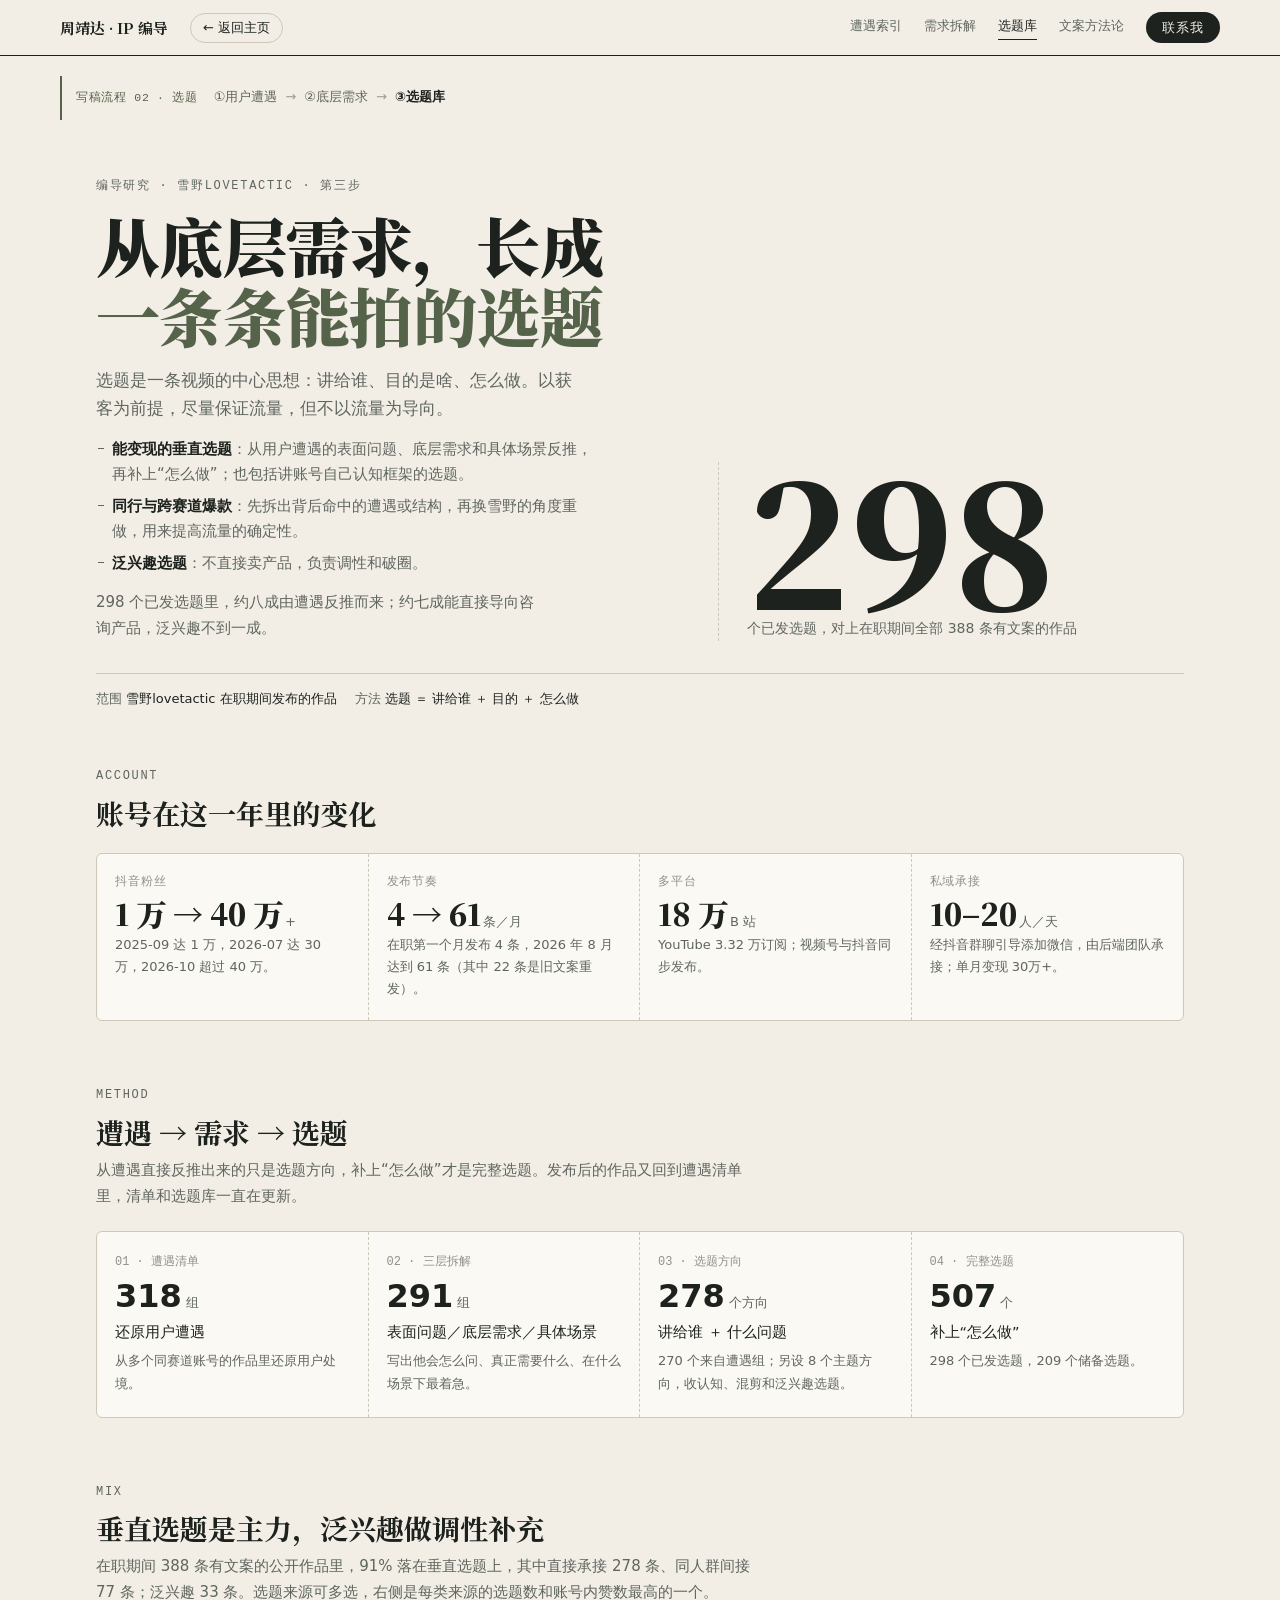
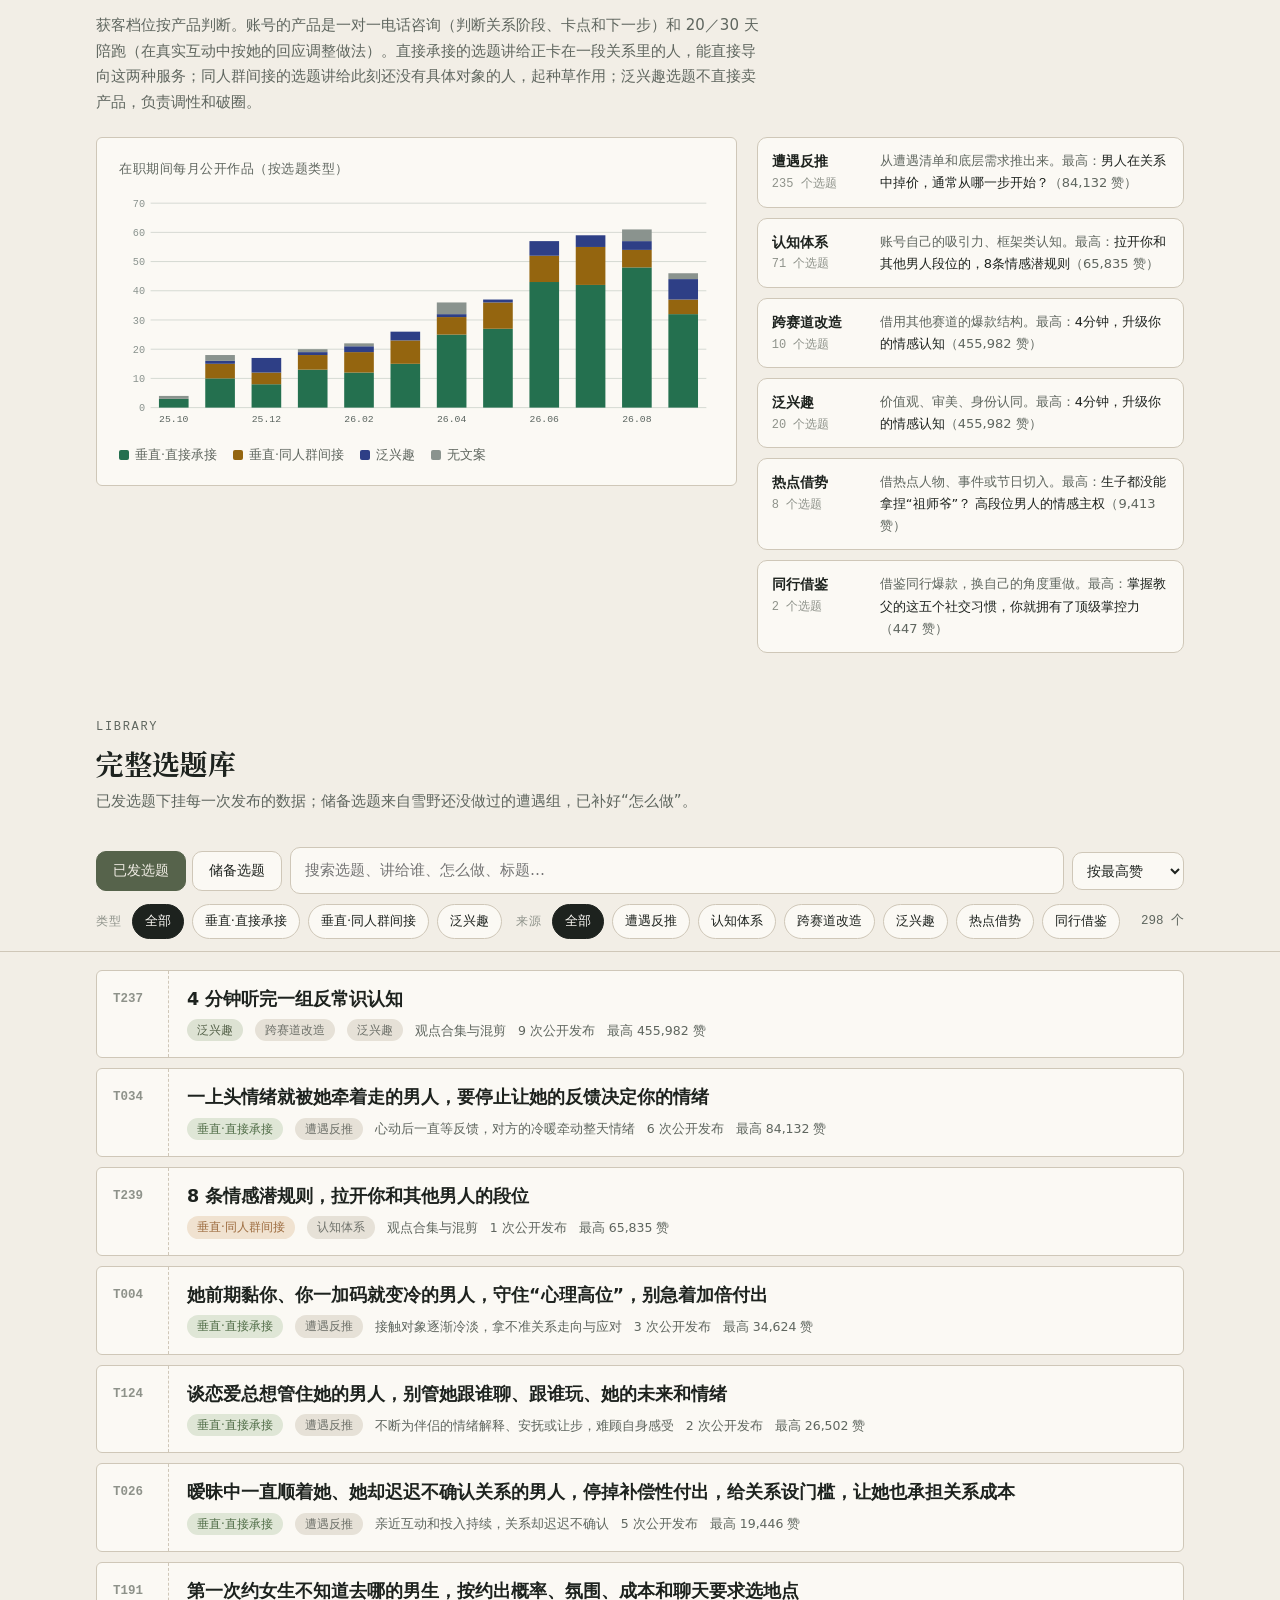
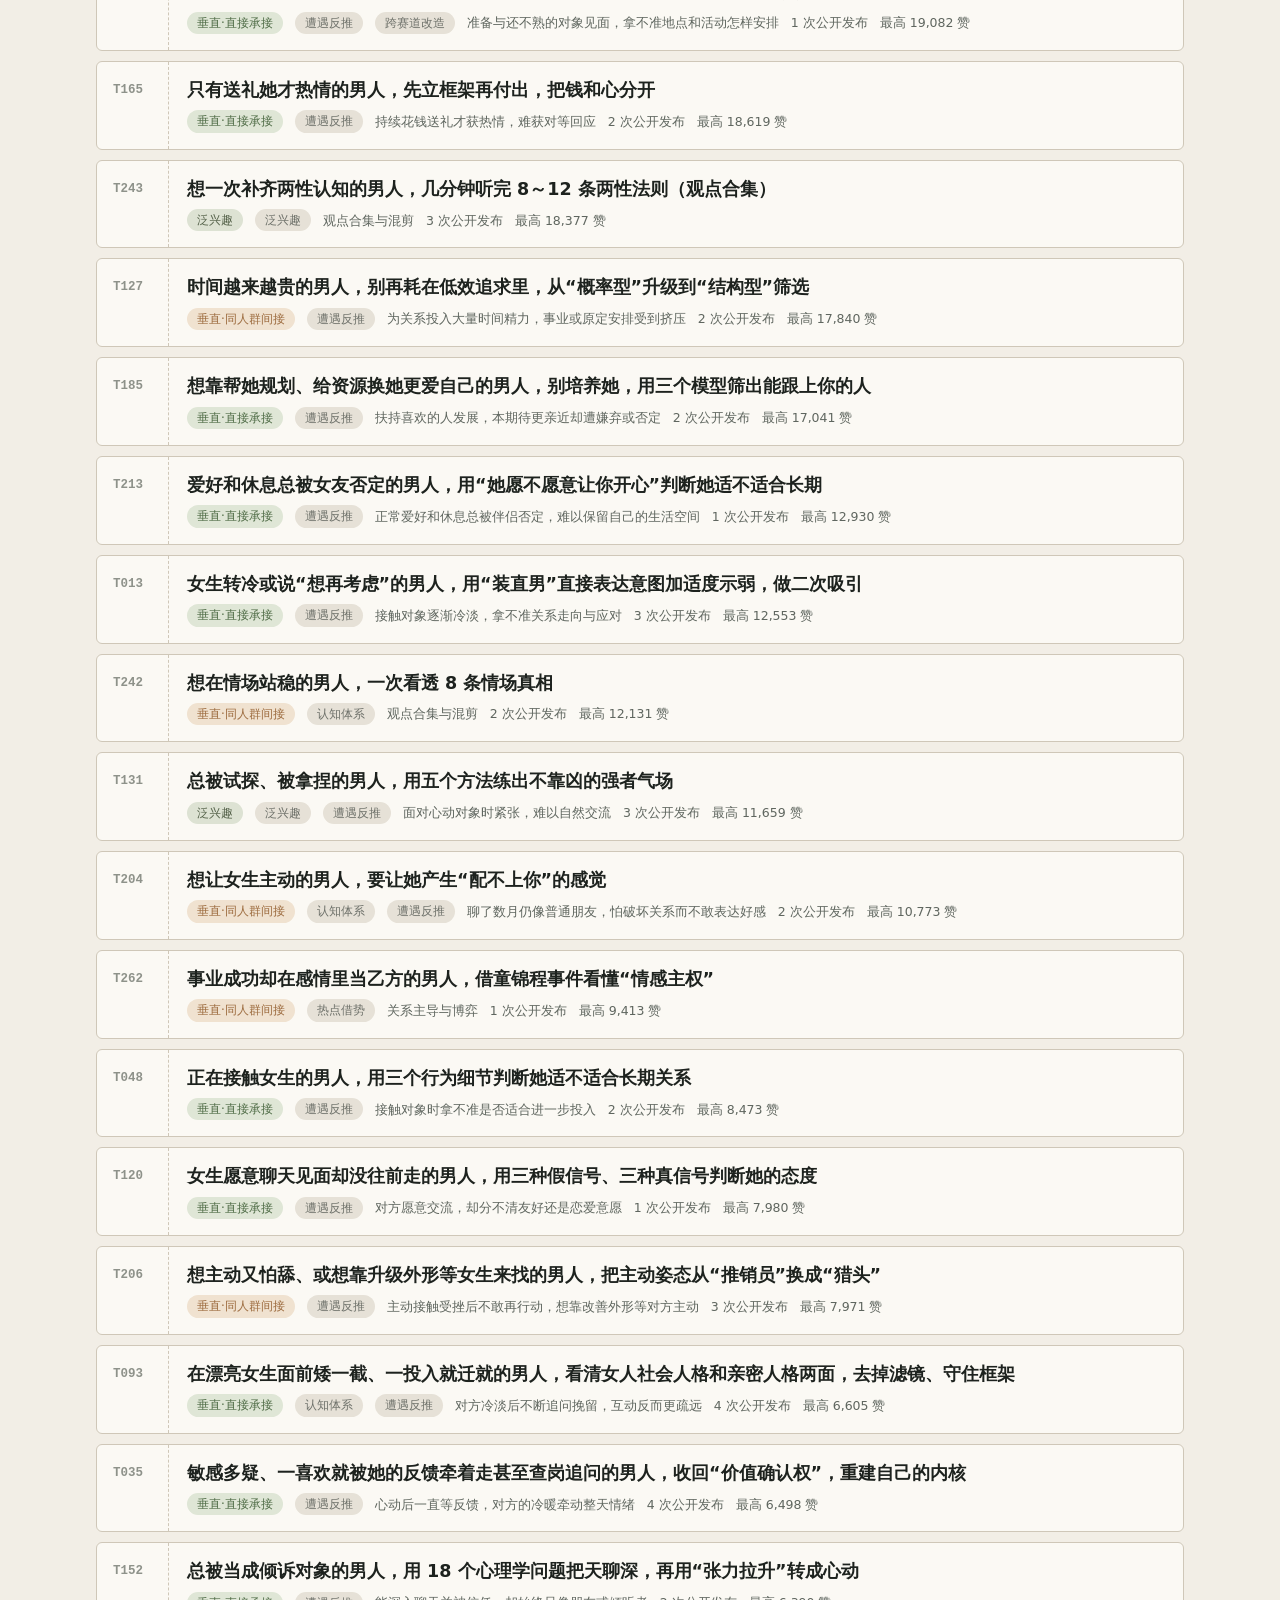
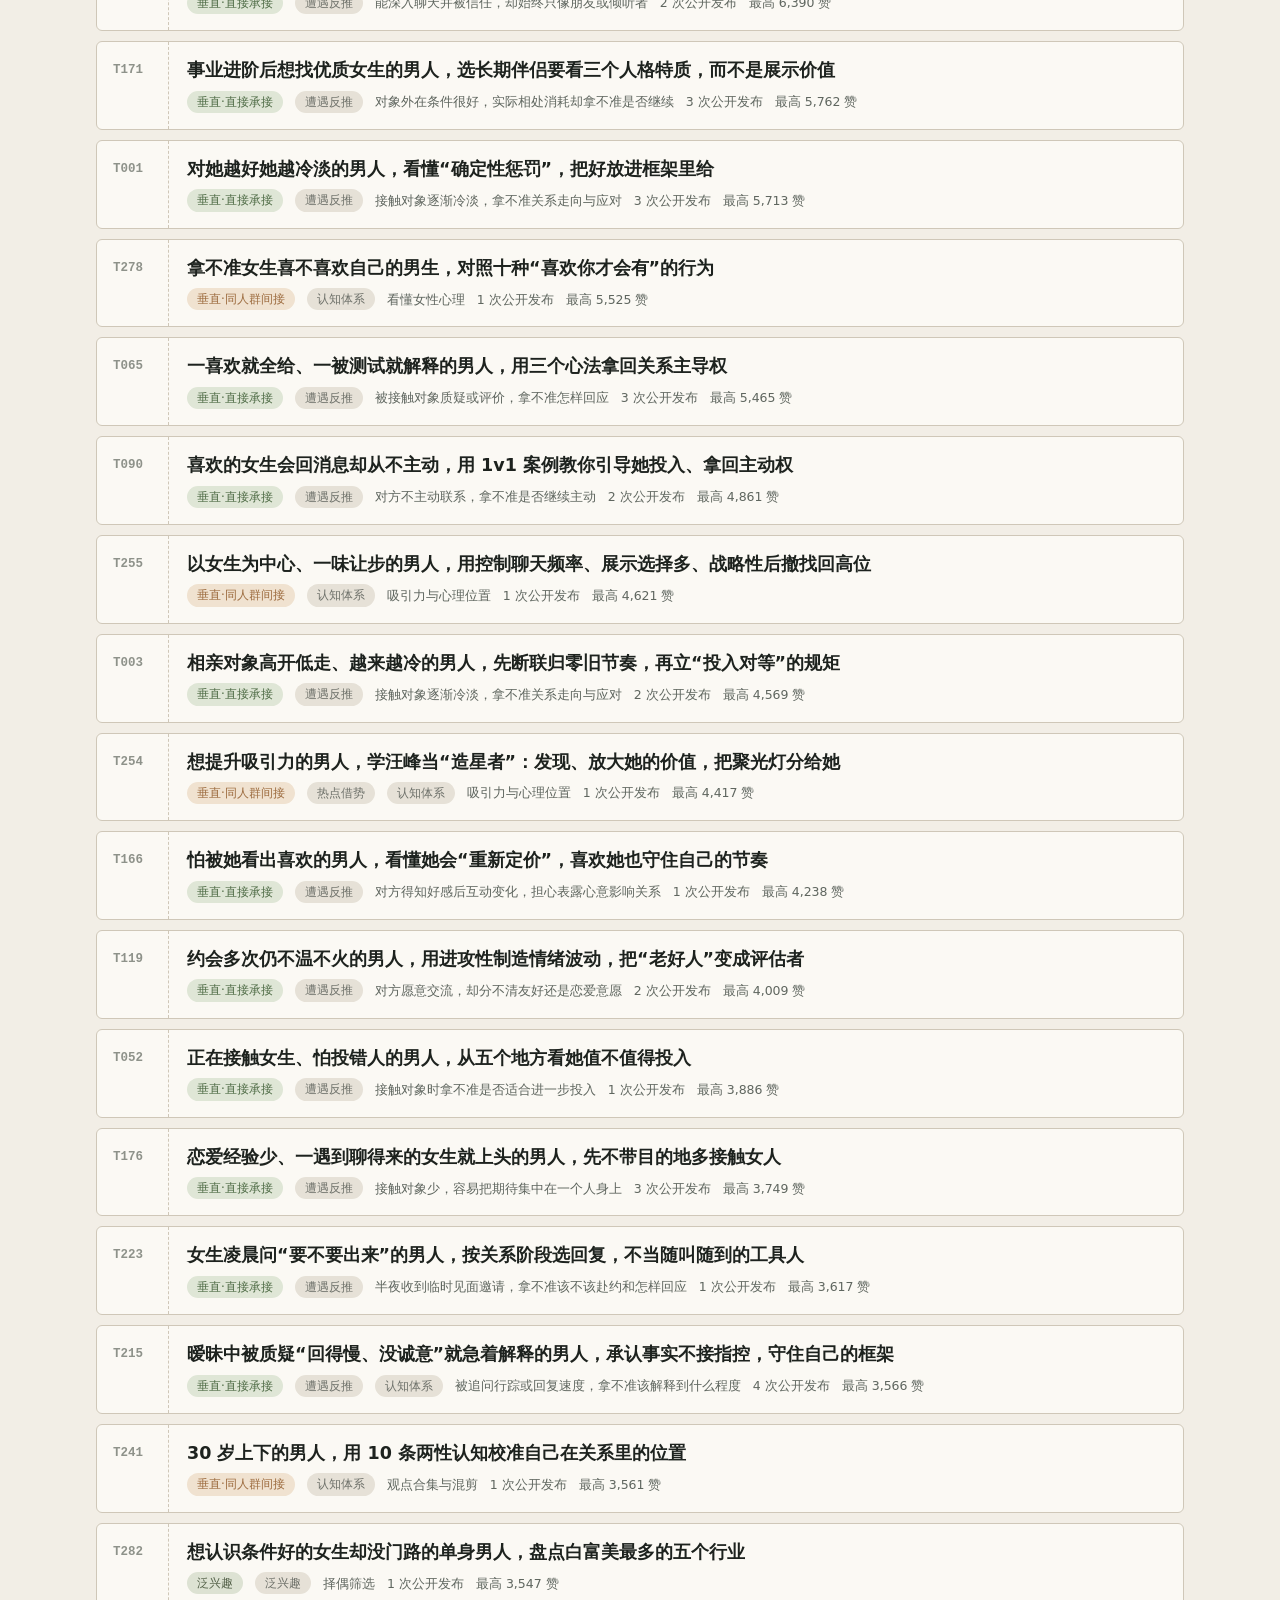
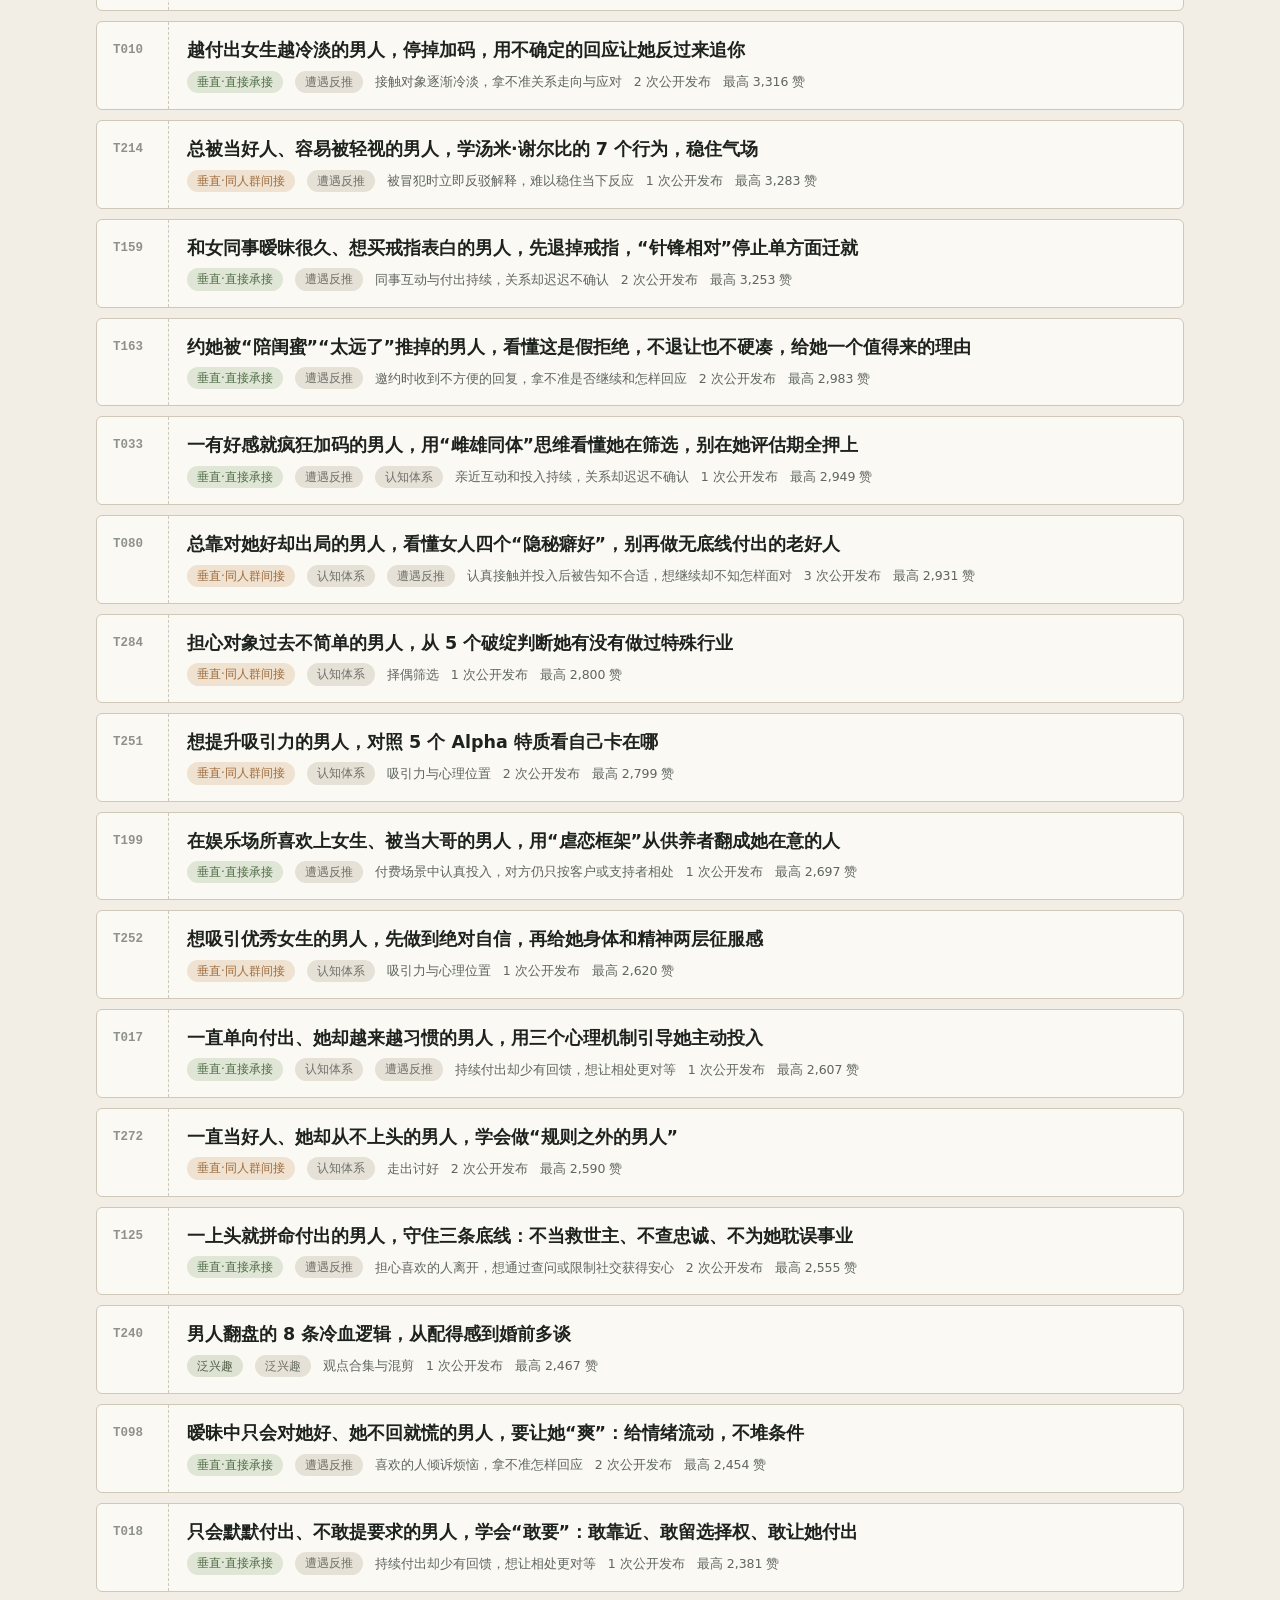
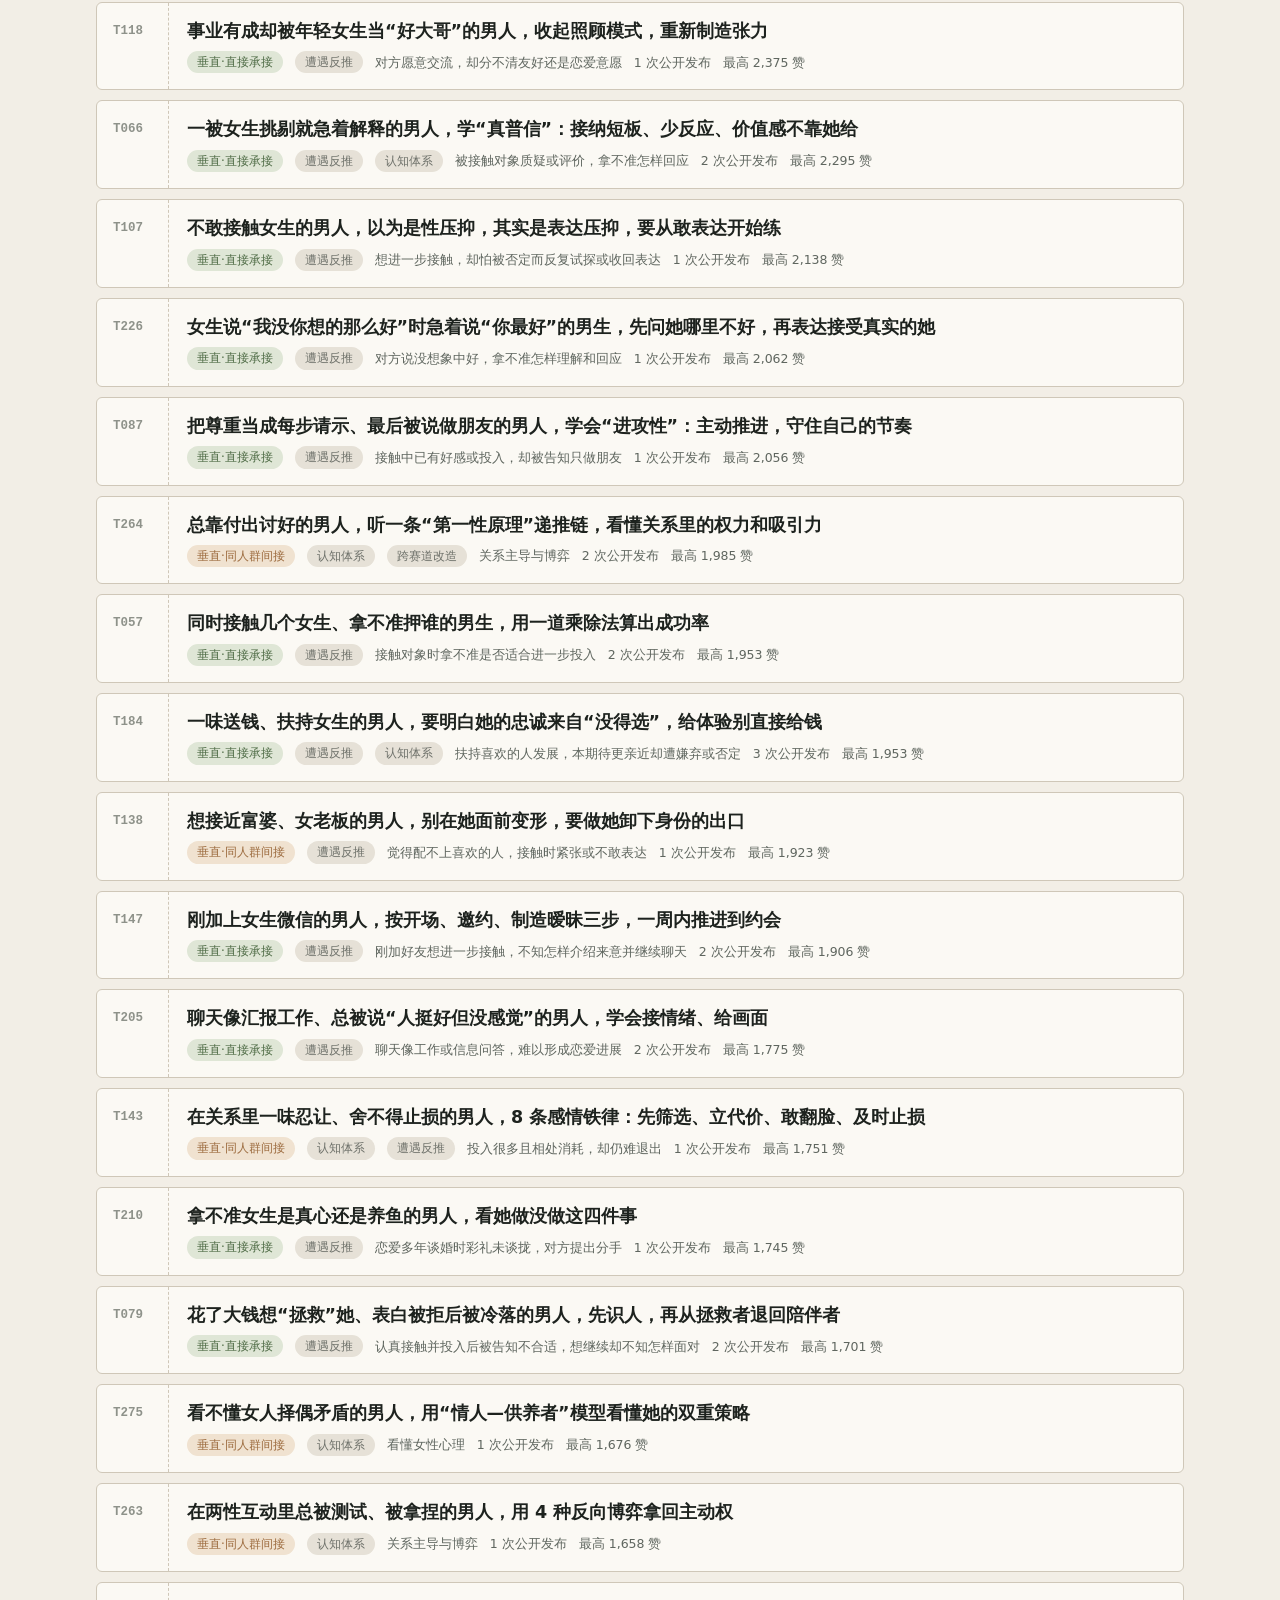
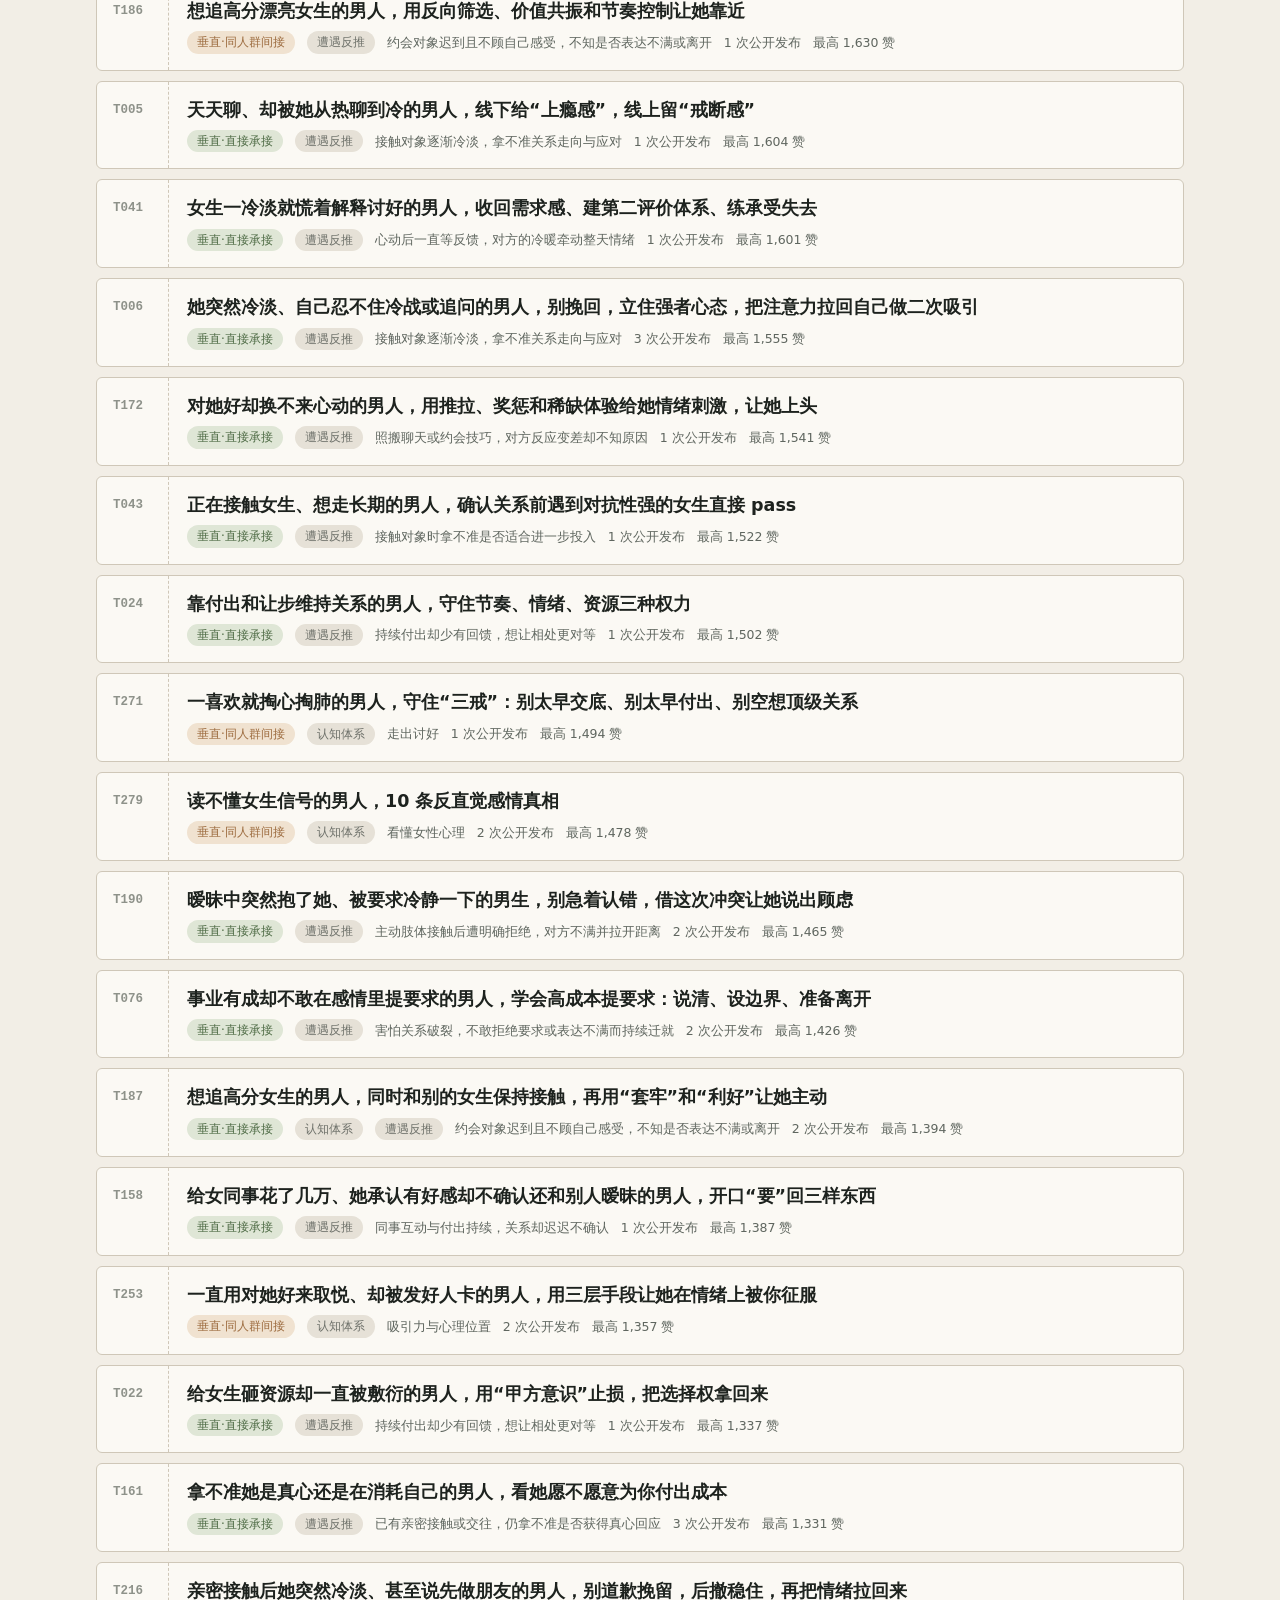
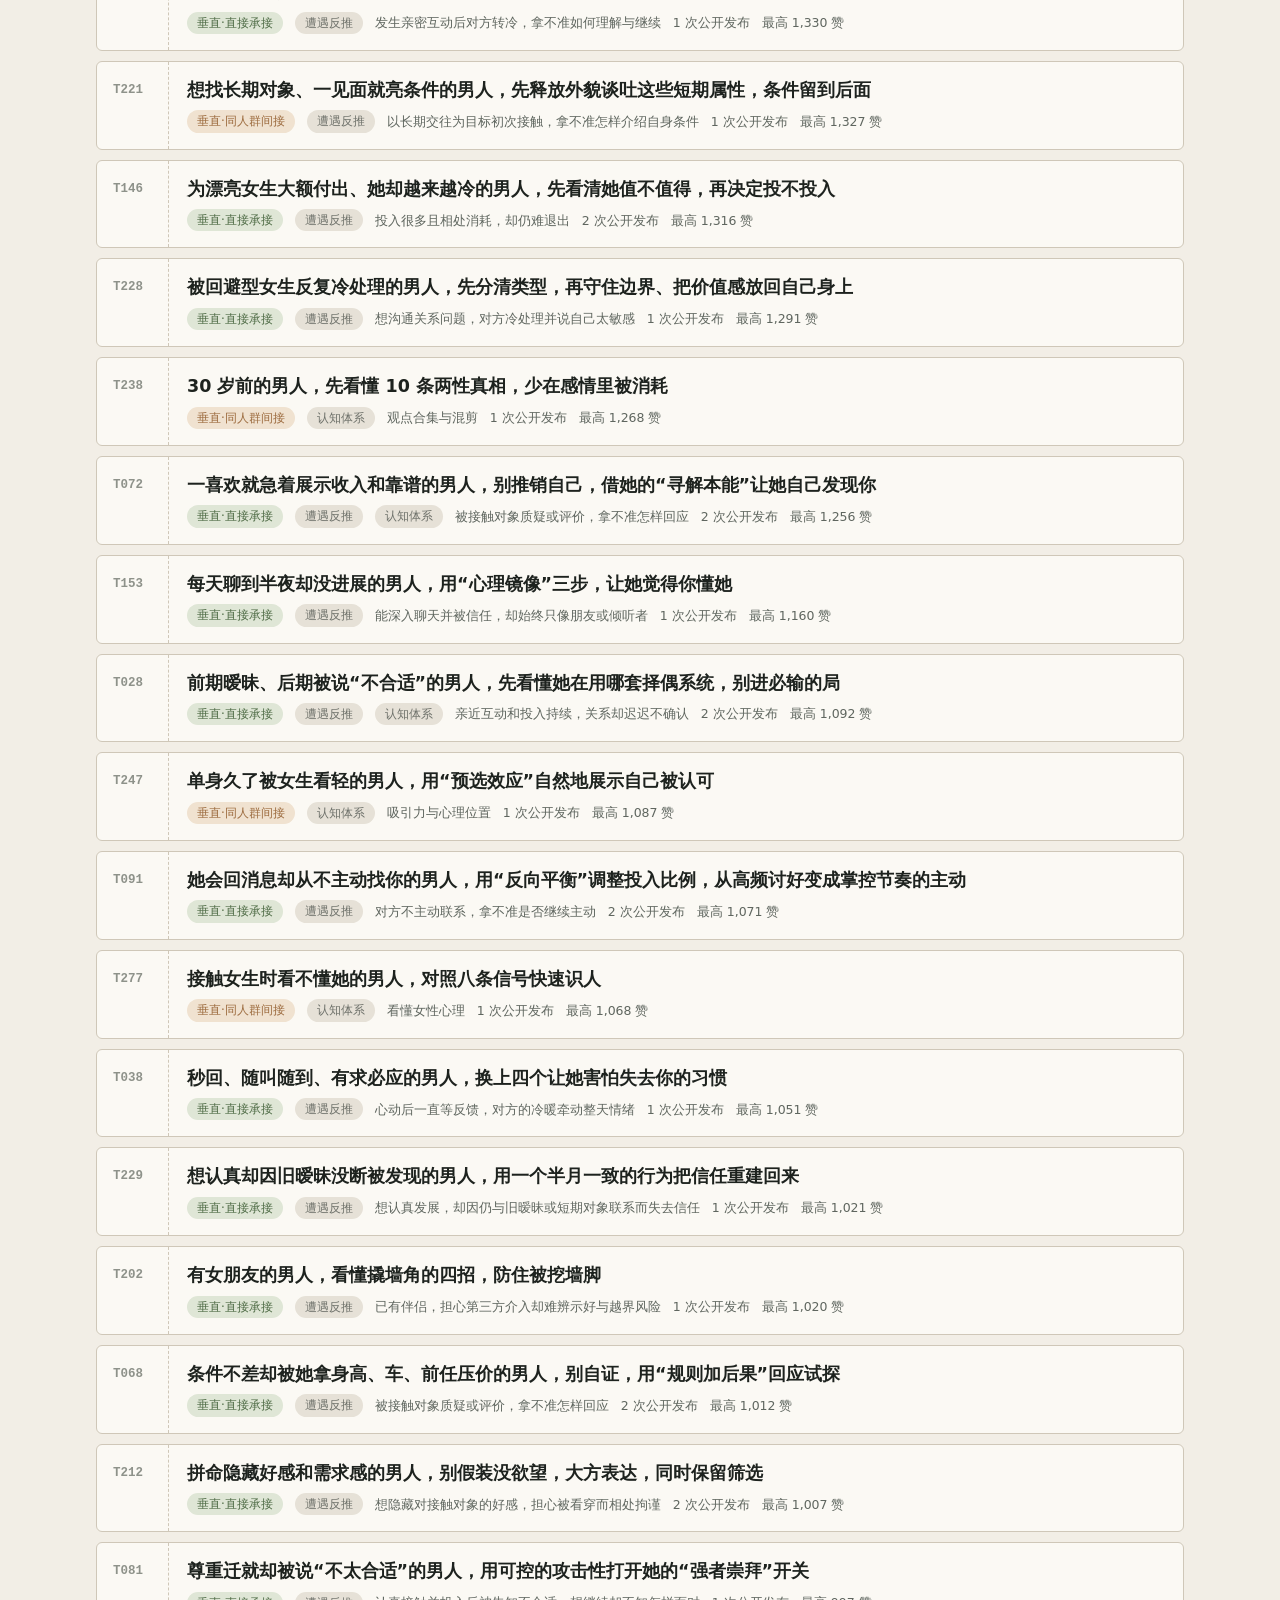
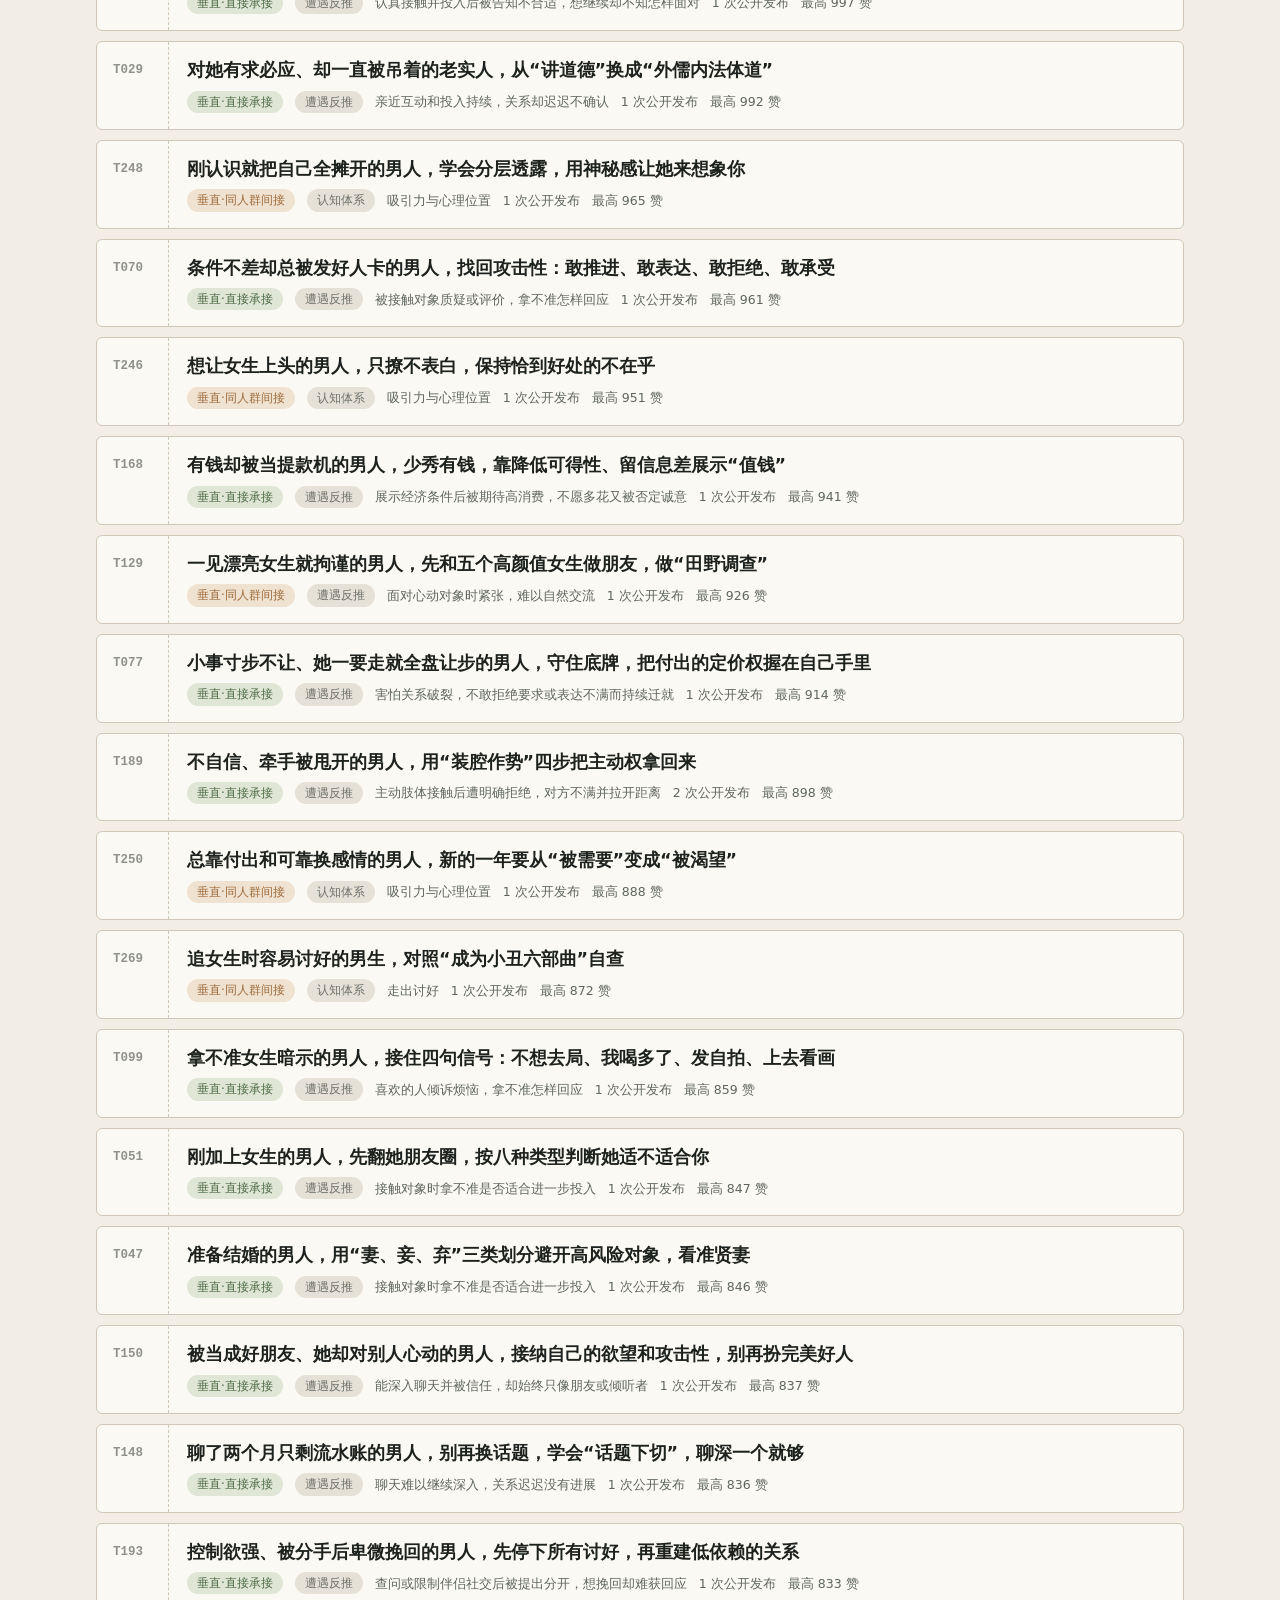
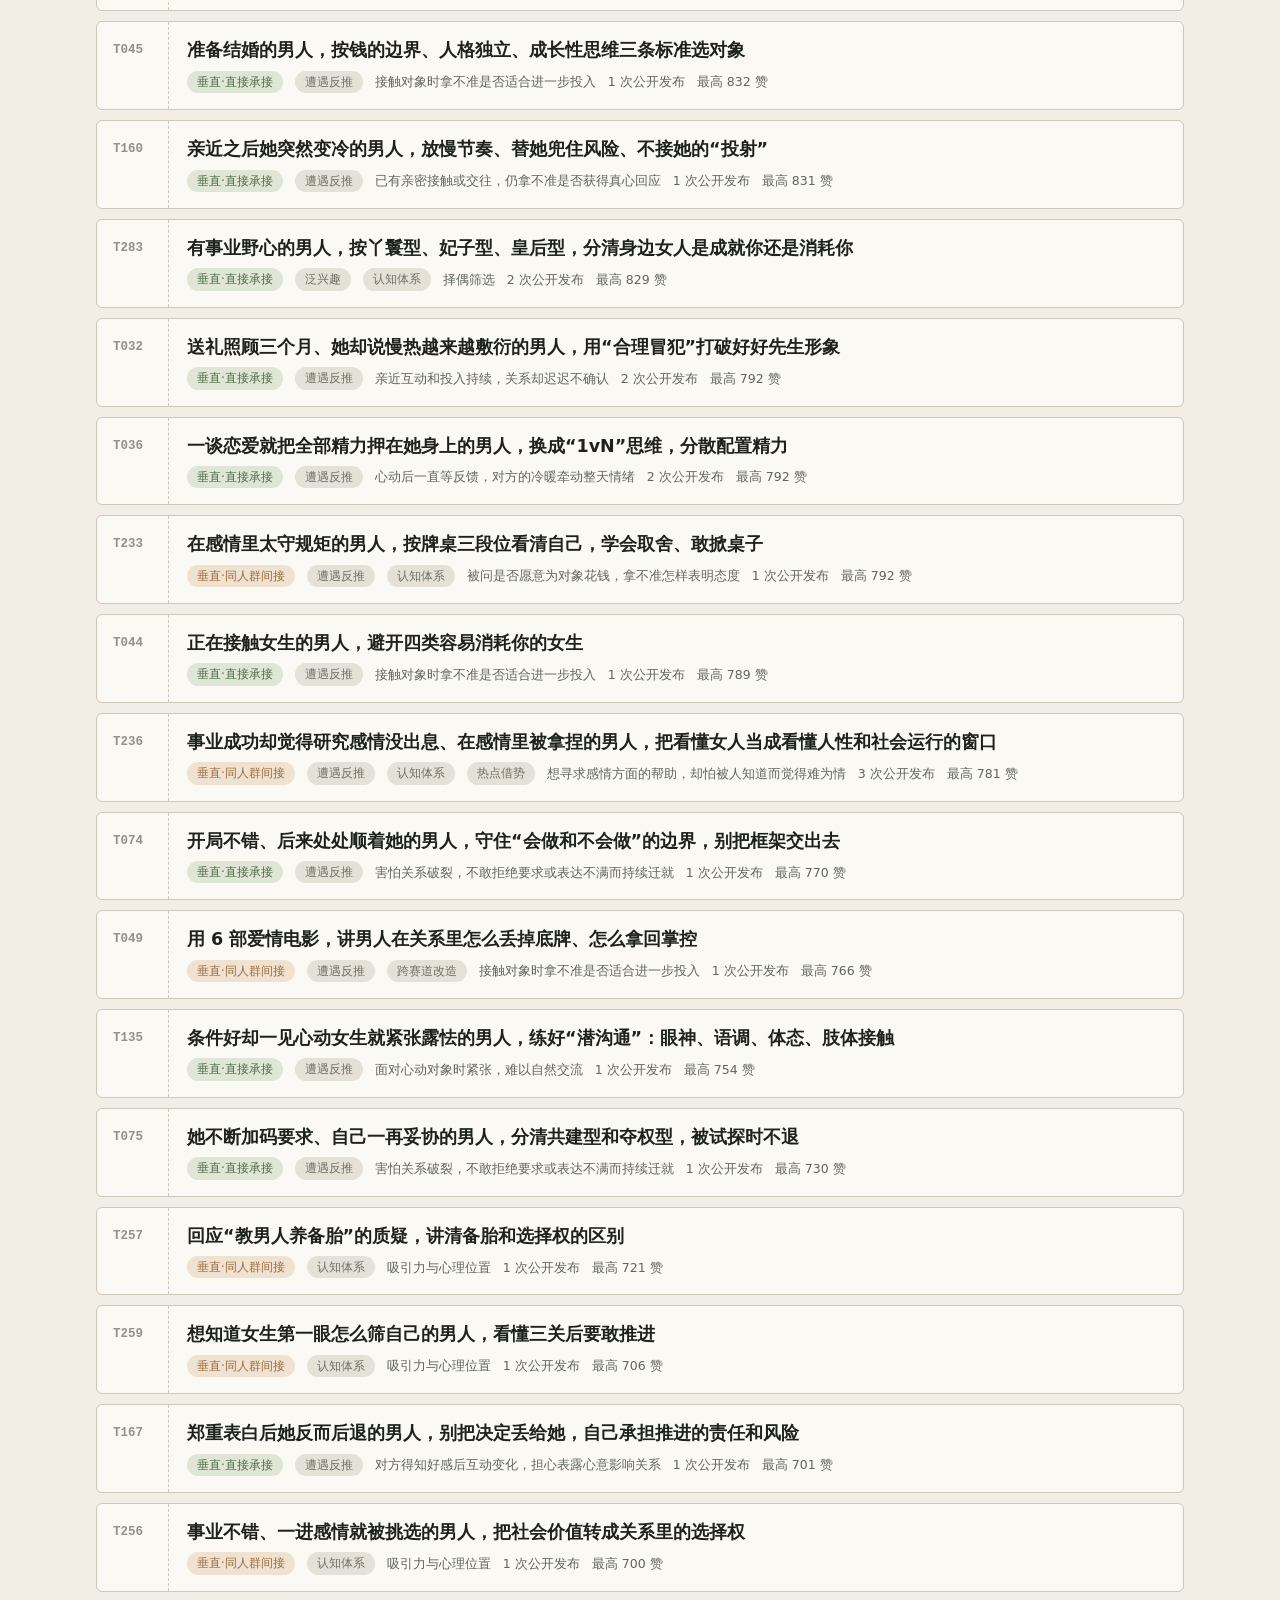
==== topics.html @ 81881e83 "Publish portfolio site Co-Authored-By: Claude Opus 5.5 <noreply@anthropic.com>" ====
<!doctype html>
<html lang="zh-CN">
<head>
<meta charset="utf-8">
<meta name="viewport" content="width=device-width,initial-scale=1">
<title>雪野选题库 · 周靖达</title>
</head>
<body class="pf-lib">
<nav class="pf-nav" aria-label="站内导航"><div class="in">
<a class="me" href="index.html">周靖达 · IP 编导</a>
<a class="back" href="index.html#archive">← 返回主页</a>
<span class="br" aria-hidden="true"></span>
<a class="l" href="situations.html">遭遇索引</a>
<a class="l" href="needs.html">需求拆解</a>
<a class="l" href="topics.html" aria-current="page">选题库</a>
<a class="l" href="method.html">文案方法论</a>
<a class="btn" href="index.html#contact">联系我</a>
</div></nav>
<div class="pf-pos"><p><span class="pf-crumb"><a class="pf-step" href="method.html#h-flow">写稿流程 02 · 选题</a><span class="pf-chain"><a href="situations.html">①用户遭遇</a><i>→</i><a href="needs.html">②底层需求</a><i>→</i><b aria-current="page">③选题库</b></span></span></p></div>

<style>
/* 布局：与「同行遭遇索引」「底层需求拆解库」同一套研究档案视觉，作品集第三篇。
   首屏论点 → 账号结果 → 方法链路 → 一个选题的解剖（选题≠标题）→ 选题结构 → 标题实验 → 完整选题库。
   这一篇的母题是“选题卡”：讲给谁／目的／怎么做三格，下挂真实发布记录。 */

:root{
  --bg:#EEF0EC; --paper:#FBFCFA; --sunk:#E4E7E2; --ink:#151B19; --muted:#5B6560; --faint:#8A938E; --line:#D3D8D1;
  --accent:#2E3F86; --accent-soft:#DFE3F3; --accent-ink:#FBFCFA;
  --need:#24704F; --need-soft:#D7ECE1; --warm:#94650F; --warm-soft:#F3E6CB; --grey-soft:#E2E5E1; --grey:#6A706D;
  --f-display:"PingFang SC","Microsoft YaHei","Noto Sans SC",system-ui,sans-serif;
  --f-body:"PingFang SC","Microsoft YaHei","Noto Sans SC","Hiragino Sans GB",system-ui,sans-serif;
  --f-mono:ui-monospace,"SFMono-Regular",Consolas,"Liberation Mono",monospace;
  --r:12px;
}
@media (prefers-color-scheme: dark){:root:not([data-theme="light"]){
  --bg:#0F1312; --paper:#171C1A; --sunk:#0B0E0D; --ink:#E6EBE8; --muted:#9AA49F; --faint:#6E7873; --line:#28302D;
  --accent:#A3B1F0; --accent-soft:#232945; --accent-ink:#0F1312;
  --need:#71CDA1; --need-soft:#1A3026; --warm:#E3B65D; --warm-soft:#332914; --grey-soft:#242927; --grey:#A4AAA7;
  color-scheme:dark}}
:root[data-theme="dark"]{
  --bg:#0F1312; --paper:#171C1A; --sunk:#0B0E0D; --ink:#E6EBE8; --muted:#9AA49F; --faint:#6E7873; --line:#28302D;
  --accent:#A3B1F0; --accent-soft:#232945; --accent-ink:#0F1312;
  --need:#71CDA1; --need-soft:#1A3026; --warm:#E3B65D; --warm-soft:#332914; --grey-soft:#242927; --grey:#A4AAA7;
  color-scheme:dark}
*{box-sizing:border-box}
html{scroll-behavior:smooth}
body{background:var(--bg);color:var(--ink);font-family:var(--f-body);font-size:15px;line-height:1.7;margin:0;-webkit-font-smoothing:antialiased}
body::before{content:"";position:fixed;inset:0 0 auto;height:env(safe-area-inset-top,0px);z-index:10;background:var(--bg)}
.wrap{max-width:1120px;margin:0 auto;padding-left:max(16px,env(safe-area-inset-left,0px));padding-right:max(16px,env(safe-area-inset-right,0px))}
a{color:var(--accent)}
.kicker{font-family:var(--f-mono);font-size:12px;letter-spacing:.14em;text-transform:uppercase;color:var(--muted)}
h2{font-family:var(--f-display);font-weight:700;font-size:clamp(22px,3vw,28px);line-height:1.3;margin:0;text-wrap:balance}
.sec-head{display:grid;gap:8px;margin-bottom:22px;max-width:70ch}
.sec-head p{margin:0;color:var(--muted)}
section.block{padding-block:56px 8px}

/* 首屏 */
.hero{padding-block:56px 24px;display:grid;grid-template-columns:minmax(0,1.25fr) minmax(0,1fr);gap:40px;align-items:end}
.hero h1{font-family:var(--f-display);font-weight:900;font-size:clamp(34px,6vw,64px);line-height:1.08;letter-spacing:-.01em;margin:14px 0 18px;text-wrap:balance}
.hero h1 em{font-style:normal;color:var(--accent)}
.hero .lede{font-size:16.5px;color:var(--muted);max-width:46ch;margin:0}
.bignum{display:grid;gap:4px;justify-items:start;border-left:1px dashed var(--line);padding-left:28px}
.bignum b{font-family:var(--f-display);font-weight:900;font-size:clamp(88px,14vw,168px);line-height:.9;font-variant-numeric:tabular-nums}
.bignum span{font-size:14px;color:var(--muted)}
.byline{display:flex;flex-wrap:wrap;gap:6px 18px;font-size:13px;color:var(--muted);border-top:1px solid var(--line);padding-top:14px;margin-top:8px}
.byline b{color:var(--ink);font-weight:500}

/* 方法链路 */
.flow{display:grid;grid-template-columns:repeat(4,minmax(0,1fr));border:1px solid var(--line);border-radius:var(--r);background:var(--paper);overflow:hidden}
.step{padding:20px 18px 22px;border-right:1px dashed var(--line);display:grid;gap:6px;align-content:start;min-width:0}
.step:last-child{border-right:0}
.step .no{font-family:var(--f-mono);font-size:12px;color:var(--faint)}
.step .v{font-family:var(--f-display);font-weight:700;font-size:32px;line-height:1.1;font-variant-numeric:tabular-nums}
.step .v small{font-family:var(--f-body);font-size:13px;font-weight:500;color:var(--muted);margin-left:4px}
.step .t{font-weight:500;font-size:14.5px}
.step p{margin:0;font-size:13px;color:var(--muted)}

/* 解剖：推导链 */
.anat{display:grid;grid-template-columns:minmax(0,.9fr) minmax(0,1.6fr);gap:20px;align-items:start}
.panel{background:var(--paper);border:1px solid var(--line);border-radius:var(--r);padding:20px 22px;min-width:0}
.panel h3{font-size:13px;font-weight:500;color:var(--muted);margin:0 0 12px;letter-spacing:.04em}
.q-big{font-family:var(--f-display);font-weight:500;font-size:17px;line-height:1.65;margin:0}
.q-big::before{content:"“"}.q-big::after{content:"”"}
.side-note{font-size:13px;color:var(--muted);margin:14px 0 0}
.chain{list-style:none;margin:0;padding:0;display:grid;gap:0}
.chain li{position:relative;display:grid;grid-template-columns:40px minmax(0,1fr);gap:14px;padding-bottom:20px}
.chain li::before{content:"";position:absolute;left:19px;top:34px;bottom:0;border-left:1px dashed var(--line)}
.chain li:last-child::before{display:none}
.chain .n{width:40px;height:40px;border-radius:50%;border:1px solid var(--line);background:var(--paper);display:grid;place-items:center;font-family:var(--f-mono);font-size:13px;color:var(--accent);font-weight:600}
.chain .lab{font-weight:700;font-size:14.5px;margin:8px 0 4px}
.chain .lab small{font-weight:400;color:var(--faint);font-size:12px;margin-left:6px}
.chain p{margin:0;font-size:14px;color:var(--ink);max-width:68ch}
.chain li.out .n{background:var(--need);border-color:var(--need);color:var(--paper)}
.needbox{border-radius:10px;background:var(--need-soft);padding:14px 16px;display:grid;gap:8px}
.needbox .k{font-family:var(--f-mono);font-size:11.5px;letter-spacing:.08em;color:var(--need);font-weight:600}
.needbox p{margin:0}
.needbox .wish{font-family:var(--f-display);font-size:15px}

/* 精选 */
.feature{display:grid;grid-template-columns:repeat(3,minmax(0,1fr));gap:14px}
.fcard{background:var(--paper);border:1px solid var(--line);border-radius:var(--r);padding:18px 18px 16px;display:grid;grid-template-rows:auto auto auto 1fr;gap:10px;min-width:0;cursor:pointer;text-align:left;font:inherit;color:inherit}
.fcard:hover{border-color:var(--accent)}
.fcard .top{display:flex;justify-content:space-between;align-items:baseline;gap:8px}
.fcard .gid{font-family:var(--f-mono);font-size:12px;color:var(--faint)}
.fcard .cnt{font-family:var(--f-mono);font-size:12px;color:var(--muted)}
.fcard .nm{font-family:var(--f-display);font-weight:700;font-size:16px;line-height:1.45;margin:0}
.fcard .from{font-size:13px;color:var(--muted);margin:0;display:-webkit-box;-webkit-line-clamp:3;-webkit-box-orient:vertical;overflow:hidden}
.fcard .to{margin:0;font-size:14px;line-height:1.65;border-top:1px dashed var(--line);padding-top:10px}
.fcard .to b{display:block;font-family:var(--f-mono);font-size:11px;letter-spacing:.08em;color:var(--need);font-weight:600;margin-bottom:2px}

/* 读法 */
.terms{display:grid;grid-template-columns:repeat(3,minmax(0,1fr));gap:14px}
.term{background:var(--paper);border:1px solid var(--line);border-radius:var(--r);padding:16px 18px;min-width:0}
.term dt{font-weight:700;margin:0 0 4px}
.term dd{margin:0;font-size:13.5px;color:var(--muted)}

/* 索引 */
.bar{position:sticky;top:env(safe-area-inset-top,0px);z-index:5;background:var(--bg);border-bottom:1px solid var(--line);padding-block:12px;margin-top:20px}
.bar .in{display:grid;gap:10px}
.row{display:flex;flex-wrap:wrap;gap:8px;align-items:center}
.search{flex:1 1 300px;min-width:0}
.search input{width:100%;font:inherit;padding:10px 14px;border:1px solid var(--line);border-radius:10px;background:var(--paper);color:var(--ink)}
input:focus-visible,select:focus-visible,.chip:focus-visible,summary:focus-visible,button:focus-visible{outline:2px solid var(--accent);outline-offset:2px}
select{font:inherit;font-size:14px;padding:9px 10px;border:1px solid var(--line);border-radius:10px;background:var(--paper);color:var(--ink)}
.chip{font:inherit;font-size:13px;padding:5px 12px;border:1px solid var(--line);border-radius:999px;background:var(--paper);color:var(--ink);cursor:pointer;white-space:nowrap}
.chip[aria-pressed="true"]{background:var(--ink);border-color:var(--ink);color:var(--paper)}
.label{font-family:var(--f-mono);font-size:11.5px;color:var(--faint);letter-spacing:.08em;margin-right:2px}
.count{font-family:var(--f-mono);font-size:12.5px;color:var(--muted);font-variant-numeric:tabular-nums;margin-left:auto}
#list{padding-block:18px 56px;display:grid;gap:10px}
details.card{background:var(--paper);border:1px solid var(--line);border-radius:var(--r);overflow:hidden;scroll-margin-top:150px}
details.card[open]{border-color:var(--accent)}
summary{list-style:none;cursor:pointer;display:grid;grid-template-columns:72px minmax(0,1fr)}
summary::-webkit-details-marker{display:none}
.cgid{font-family:var(--f-mono);font-size:12.5px;font-weight:600;color:var(--faint);padding:18px 0 0 16px;border-right:1px dashed var(--line)}
.head{padding:16px 18px;display:grid;gap:7px;min-width:0}
.name{font-family:var(--f-display);font-size:17.5px;line-height:1.45;font-weight:700;margin:0;text-wrap:balance}
.surface{margin:0;color:var(--muted);font-size:14px}
.surface::before{content:"“"}.surface::after{content:"”"}
.meta{display:flex;flex-wrap:wrap;gap:6px 12px;align-items:center;font-size:12.5px;color:var(--muted);font-variant-numeric:tabular-nums}
.pill{display:inline-flex;align-items:center;padding:1px 10px;border-radius:999px;font-size:12px;font-weight:500}
.pill.direct{background:var(--need-soft);color:var(--need)}
.pill.near{background:var(--warm-soft);color:var(--warm)}
.pill.v5{background:var(--accent-soft);color:var(--accent)}
.pill.v4{background:var(--grey-soft);color:var(--grey)}
.body{padding:6px 22px 24px 90px;display:grid;gap:22px;min-width:0}
.sec h4{font-family:var(--f-mono);font-size:11.5px;letter-spacing:.1em;color:var(--faint);margin:0 0 8px;font-weight:500}
.vars{display:grid;gap:8px;margin:0;padding:0;list-style:none}
.vars li{display:grid;gap:6px;padding:12px 14px;background:var(--sunk);border-radius:10px;min-width:0}
.vh{display:flex;gap:10px;align-items:baseline;flex-wrap:wrap}
.vl{font-family:var(--f-mono);font-size:12px;font-weight:600;color:var(--accent)}
.vw{font-size:13.5px;font-weight:500;flex:1 1 240px;min-width:0}
.vn{font-family:var(--f-mono);font-size:12px;color:var(--muted);white-space:nowrap}
.vf{display:grid;grid-template-columns:64px minmax(0,1fr);gap:2px 10px;font-size:13.5px}
.vf dt{color:var(--faint);font-size:12px;padding-top:2px}
.vf dd{margin:0}
.vf dd.need{color:var(--need)}
.vf dd.see{color:var(--faint);font-style:normal}
.md{font-size:14.5px;max-width:78ch;min-width:0}
.md h3{font-family:var(--f-display);font-size:16.5px;margin:22px 0 8px}
.md h4{font-size:14.5px;margin:18px 0 6px}
.md p,.md ul,.md ol{margin:0 0 10px}
.md ul,.md ol{padding-left:1.3em}
.md blockquote{margin:12px 0;padding:12px 16px;background:var(--need-soft);border-radius:10px}
.md blockquote p{margin:0 0 6px}.md blockquote p:last-child{margin:0}
.md table{display:block;overflow-x:auto;border-collapse:collapse;font-size:13px;margin:10px 0}
.md th,.md td{border:1px solid var(--line);padding:6px 8px;vertical-align:top;min-width:120px}
.md hr{border:0;border-top:1px dashed var(--line);margin:18px 0}
.md code{font-family:var(--f-mono);font-size:12.5px;background:var(--sunk);padding:0 4px;border-radius:4px;word-break:break-all}
.toggle{font:inherit;font-size:13px;color:var(--accent);background:none;border:1px solid var(--line);border-radius:999px;padding:5px 14px;cursor:pointer;justify-self:start}
.empty{padding:48px 0;text-align:center;color:var(--muted)}
footer{border-top:1px solid var(--line);padding-block:24px 48px;display:grid;grid-template-columns:repeat(3,minmax(0,1fr));gap:24px;font-size:12.5px;color:var(--muted)}
footer h5{font-family:var(--f-mono);font-size:11.5px;letter-spacing:.1em;color:var(--faint);margin:0 0 6px;font-weight:500}
footer p{margin:0}
@media (max-width:860px){
  .hero{grid-template-columns:1fr;gap:20px}
  .bignum{border-left:0;padding-left:0;border-top:1px dashed var(--line);padding-top:16px}
  .flow{grid-template-columns:1fr 1fr}
  .step{border-bottom:1px dashed var(--line)}
  .anat,.feature,.terms,footer{grid-template-columns:1fr}
}
@media (max-width:560px){
  .flow{grid-template-columns:1fr}.step{border-right:0}
  summary{grid-template-columns:54px minmax(0,1fr)}
  .cgid{padding-left:10px;font-size:11.5px}
  .body{padding:6px 14px 20px 14px}
  .vf{grid-template-columns:1fr}
  .vf dt{padding-top:6px}
}
@media (prefers-reduced-motion:reduce){html{scroll-behavior:auto}}

.stats{display:grid;grid-template-columns:repeat(4,minmax(0,1fr));gap:0;border:1px solid var(--line);border-radius:var(--r);background:var(--paper);overflow:hidden}
.stat{padding:18px 18px 20px;border-right:1px dashed var(--line);display:grid;gap:4px;align-content:start;min-width:0}
.stat:last-child{border-right:0}
.stat .k{font-family:var(--f-mono);font-size:11.5px;letter-spacing:.08em;color:var(--faint)}
.stat .v{font-family:var(--f-display);font-weight:900;font-size:30px;line-height:1.15;font-variant-numeric:tabular-nums}
.stat .v small{font-family:var(--f-body);font-size:13px;font-weight:500;color:var(--muted);margin-left:2px}
.stat p{margin:0;font-size:13px;color:var(--muted)}
.src-note{font-size:12.5px;color:var(--faint);margin:10px 0 0}
.formula{display:grid;grid-template-columns:repeat(3,minmax(0,1fr));gap:0;border:1px solid var(--line);border-radius:10px;overflow:hidden;background:var(--paper)}
.formula div{padding:12px 14px;border-right:1px dashed var(--line);min-width:0}
.formula div:last-child{border-right:0}
.formula b{display:block;font-family:var(--f-mono);font-size:11px;letter-spacing:.08em;color:var(--accent);font-weight:600;margin-bottom:2px}
.formula span{font-size:14px}
.topic-big{font-family:var(--f-display);font-weight:700;font-size:20px;line-height:1.5;margin:0 0 14px;text-wrap:balance}
.titles{list-style:none;margin:14px 0 0;padding:0;display:grid;gap:10px}
.titles li{display:grid;gap:4px}
.titles .tt{font-size:14.5px;font-weight:500}
.titles .tt small{font-family:var(--f-mono);font-size:12px;color:var(--faint);font-weight:400;margin-right:8px}
.barline{display:grid;grid-template-columns:minmax(0,1fr) 72px;gap:10px;align-items:center}
.barline i{display:block;height:10px;border-radius:5px;background:var(--accent);min-width:3px}
.barline span{font-family:var(--f-mono);font-size:12.5px;text-align:right;font-variant-numeric:tabular-nums;color:var(--muted)}
.mix{display:grid;grid-template-columns:minmax(0,1.5fr) minmax(0,1fr);gap:20px;align-items:start}
.chart svg{display:block;width:100%;height:auto}
.legend{display:flex;flex-wrap:wrap;gap:6px 16px;font-size:12.5px;color:var(--muted);margin-top:10px}
.legend i{display:inline-block;width:10px;height:10px;border-radius:2px;margin-right:6px;vertical-align:-1px}
.srcs{display:grid;gap:10px}
.srow{display:grid;grid-template-columns:96px minmax(0,1fr);gap:12px;padding:12px 14px;background:var(--paper);border:1px solid var(--line);border-radius:10px;min-width:0}
.srow .sn{font-weight:700;font-size:14px}
.srow .sn small{display:block;font-family:var(--f-mono);font-size:12px;color:var(--faint);font-weight:400}
.srow p{margin:0;font-size:13px;color:var(--muted)}
.srow p b{color:var(--ink);font-weight:500}
.exp{overflow-x:auto;border:1px solid var(--line);border-radius:var(--r);background:var(--paper)}
.exp table{border-collapse:collapse;width:100%;min-width:640px;font-size:13.5px}
.exp th,.exp td{padding:10px 14px;border-bottom:1px solid var(--line);text-align:left;vertical-align:top}
.exp th{font-family:var(--f-mono);font-size:11.5px;letter-spacing:.06em;color:var(--faint);font-weight:500}
.exp tr:last-child td{border-bottom:0}
.exp td.num{font-family:var(--f-mono);text-align:right;white-space:nowrap;font-variant-numeric:tabular-nums}
.exp .best{color:var(--need);font-weight:600}
.tabs{display:flex;gap:6px}
.tab{font:inherit;font-size:14px;padding:7px 16px;border:1px solid var(--line);border-radius:10px;background:var(--paper);color:var(--ink);cursor:pointer}
.tab[aria-selected="true"]{background:var(--accent);border-color:var(--accent);color:var(--accent-ink)}
.pill.gen{background:var(--accent-soft);color:var(--accent)}
.pill.src{background:var(--grey-soft);color:var(--grey)}
.pill.res{background:var(--warm-soft);color:var(--warm)}
.trio{display:grid;grid-template-columns:repeat(3,minmax(0,1fr));gap:10px}
.trio div{background:var(--sunk);border-radius:10px;padding:10px 12px;min-width:0}
.trio b{display:block;font-family:var(--f-mono);font-size:11px;letter-spacing:.08em;color:var(--accent);font-weight:600;margin-bottom:2px}
.trio span{font-size:13.5px}
.works{overflow-x:auto}
.works table{border-collapse:collapse;width:100%;min-width:560px;font-size:13px}
.works th,.works td{padding:7px 8px;border-bottom:1px dashed var(--line);text-align:left;vertical-align:top}
.works th{font-family:var(--f-mono);font-size:11px;color:var(--faint);font-weight:500;letter-spacing:.06em}
.works td.num{font-family:var(--f-mono);text-align:right;white-space:nowrap;font-variant-numeric:tabular-nums}
.works .op{display:block;color:var(--muted);font-size:12.5px;margin-top:2px}
.works .gone{color:var(--faint)}
.note{font-size:13.5px;color:var(--ink);background:var(--need-soft);border-radius:10px;padding:10px 14px;margin:0}
.note b{font-family:var(--f-mono);font-size:11px;letter-spacing:.08em;color:var(--need);display:block;margin-bottom:2px}
.kv{display:grid;grid-template-columns:88px minmax(0,1fr);gap:4px 12px;font-size:13.5px;margin:0}
.kv dt{color:var(--faint);font-size:12.5px;padding-top:1px}
.kv dd{margin:0}
@media (max-width:860px){
  .stats{grid-template-columns:1fr 1fr}
  .stat{border-bottom:1px dashed var(--line)}
  .mix{grid-template-columns:1fr}
}
@media (max-width:560px){
  .stats{grid-template-columns:1fr}.stat{border-right:0}
  .formula,.trio{grid-template-columns:1fr}
  .formula div{border-right:0;border-bottom:1px dashed var(--line)}
  .srow{grid-template-columns:1fr}
  .kv{grid-template-columns:1fr}
}
</style>

<div class="wrap">
  <header class="hero">
    <div>
      <div class="kicker">编导研究 · 雪野lovetactic · 第三步</div>
      <h1>从底层需求，长成<em>一条条能拍的选题</em></h1>
      <p class="lede">选题是一条视频的中心思想：讲给谁、目的是啥、怎么做。以获客为前提，尽量保证流量，但不以流量为导向。</p>
      <ul class="lede-list">
        <li><b>能变现的垂直选题</b>：从用户遭遇的表面问题、底层需求和具体场景反推，再补上“怎么做”；也包括讲账号自己认知框架的选题。</li>
        <li><b>同行与跨赛道爆款</b>：先拆出背后命中的遭遇或结构，再换雪野的角度重做，用来提高流量的确定性。</li>
        <li><b>泛兴趣选题</b>：不直接卖产品，负责调性和破圈。</li>
      </ul>
      <p class="lede lede-num">298 个已发选题里，约八成由遭遇反推而来；约七成能直接导向咨询产品，泛兴趣不到一成。</p>
    </div>
    <div class="bignum"><b id="bigN">298</b><span>个已发选题，对上在职期间全部 388 条有文案的作品</span></div>
  </header>
  <div class="byline">
    <span>范围 <b>雪野lovetactic 在职期间发布的作品</b></span>
    <span>方法 <b>选题 ＝ 讲给谁 ＋ 目的 ＋ 怎么做</b></span>
  </div>
</div>

<section class="block wrap" aria-labelledby="r-h">
  <div class="sec-head">
    <div class="kicker">Account</div>
    <h2 id="r-h">账号在这一年里的变化</h2>
  </div>
  <div class="stats">
    <div class="stat"><span class="k">抖音粉丝</span><span class="v">1 万 → 40 万<small>+</small></span><p>2025-09 达 1 万，2026-07 达 30 万，2026-10 超过 40 万。</p></div>
    <div class="stat"><span class="k">发布节奏</span><span class="v" id="paceV"></span><p id="paceP"></p></div>
    <div class="stat"><span class="k">多平台</span><span class="v">18 万<small>B 站</small></span><p>YouTube 3.32 万订阅；视频号与抖音同步发布。</p></div>
    <div class="stat"><span class="k">私域承接</span><span class="v">10–20<small>人／天</small></span><p>经抖音群聊引导添加微信，由后端团队承接；单月变现 30万+。</p></div>
  </div>
  
</section>

<section class="block wrap" aria-labelledby="m-h">
  <div class="sec-head">
    <div class="kicker">Method</div>
    <h2 id="m-h">遭遇 → 需求 → 选题</h2>
    <p>从遭遇直接反推出来的只是选题方向，补上“怎么做”才是完整选题。发布后的作品又回到遭遇清单里，清单和选题库一直在更新。</p>
  </div>
  <div class="flow">
    <div class="step"><span class="no">01 · 遭遇清单</span><span class="v">318<small>组</small></span><span class="t">还原用户遭遇</span><p>从多个同赛道账号的作品里还原用户处境。</p></div>
    <div class="step"><span class="no">02 · 三层拆解</span><span class="v">291<small>组</small></span><span class="t">表面问题／底层需求／具体场景</span><p>写出他会怎么问、真正需要什么、在什么场景下最着急。</p></div>
    <div class="step"><span class="no">03 · 选题方向</span><span class="v" id="dirV"></span><span class="t">讲给谁 ＋ 什么问题</span><p id="dirP"></p></div>
    <div class="step"><span class="no">04 · 完整选题</span><span class="v" id="topV"></span><span class="t">补上“怎么做”</span><p id="topP"></p></div>
  </div>
</section>

<section class="block wrap" aria-labelledby="x-h">
  <div class="sec-head">
    <div class="kicker">Mix</div>
    <h2 id="x-h">垂直选题是主力，泛兴趣做调性补充</h2>
    <p id="mixP"></p>
    <p>获客档位按产品判断。账号的产品是一对一电话咨询（判断关系阶段、卡点和下一步）和 20／30 天陪跑（在真实互动中按她的回应调整做法）。直接承接的选题讲给正卡在一段关系里的人，能直接导向这两种服务；同人群间接的选题讲给此刻还没有具体对象的人，起种草作用；泛兴趣选题不直接卖产品，负责调性和破圈。</p>
  </div>
  <div class="mix">
    <div class="panel chart"><h3>在职期间每月公开作品（按选题类型）</h3><div id="chart"></div><div class="legend" id="legend"></div></div>
    <div class="srcs" id="srcs"></div>
  </div>
</section>

<section class="wrap" aria-labelledby="i-h" style="padding-top:56px">
  <div class="sec-head" style="margin-bottom:0">
    <div class="kicker">Library</div>
    <h2 id="i-h">完整选题库</h2>
    <p>已发选题下挂每一次发布的数据；储备选题来自雪野还没做过的遭遇组，已补好“怎么做”。</p>
  </div>
</section>

<div class="bar">
  <div class="wrap in">
    <div class="row">
      <div class="tabs" role="tablist">
        <button class="tab" role="tab" id="tab-pub" aria-selected="true">已发选题</button>
        <button class="tab" role="tab" id="tab-res" aria-selected="false">储备选题</button>
      </div>
      <div class="search"><input id="q" type="search" placeholder="搜索选题、讲给谁、怎么做、标题…" aria-label="搜索选题"></div>
      <select id="sort" aria-label="排序">
        <option value="best">按最高赞</option>
        <option value="date">按首发日期</option>
        <option value="id">按方向</option>
      </select>
    </div>
    <div class="row">
      <span class="label">类型</span>
      <button class="chip" data-f="type" data-v="" aria-pressed="true">全部</button>
      <button class="chip" data-f="type" data-v="直接承接" aria-pressed="false">垂直·直接承接</button>
      <button class="chip" data-f="type" data-v="同人群间接" aria-pressed="false">垂直·同人群间接</button>
      <button class="chip" data-f="type" data-v="泛兴趣" aria-pressed="false">泛兴趣</button>
      <span class="label" style="margin-left:6px" id="srcLab">来源</span>
      <span id="srcChips" class="row"></span>
      <span class="count" id="count"></span>
    </div>
  </div>
</div>

<main class="wrap" id="list"></main>

<footer class="wrap">
  <div><h5>数据口径</h5><p>作品与互动数据来自雪野lovetactic 2026-09-22 采集的公开作品列表，在职期间共 403 条；其中 15 条没有文案（部分是学员线下实操实拍），不进选题库。另有 64 篇文案对应的作品不在该列表里（已删除或隐藏），它们的选题同样收录，但没有数据。选题库在工作中持续更新，这里是最新整理版。</p></div>
  <div><h5>判断口径</h5><p>垂直选题按获客档位分两类：直接承接讲给有具体对象或关系的人，同人群间接讲给男性情感人群里此刻没有具体对象的人。对应的产品是一对一电话咨询和 20／30 天陪跑。获客档位是逻辑判断，没有私信、咨询或成交数据逐条验证；互动数据只在账号内比较。</p></div>
  <div><h5>已知缺口</h5><p>文案是平台转写，有错字和缺段；画面上的开头（如表情包文字）不在文字稿里。同一选题的合并按文字重合度和语义判断，没有逐帧对照视频。跨赛道改造和同行借鉴由编导逐条确认。</p></div>
</footer>

<script id="data" type="application/json">{"pub": [{"id": "T001", "topic": "对她越好她越冷淡的男人，看懂“确定性惩罚”，把好放进框架里给", "who": "刚开始聊得好、她也热情，自己越来越好、随叫随到后她反而变冷的男人", "goal": "不再越付出越掉价，让自己的好被珍惜", "how": "用“确定性惩罚”“间歇性强化”解释，类比健身年卡和单次课、奢侈品 logo；有框架地对她好：约会热情但不耽误正事，不重色轻友，不 24 小时秒回", "type": "垂直", "tier": "直接承接", "source": ["遭遇反推"], "cross": "", "crossPending": false, "direction": "G001", "form": "观点口播", "cta": "无", "note": "同一文案发了四次：2025-11-07 首发已不公开；2026-04-19 赞 3,694，06-26 赞 5,713，08-09 用回首发标题赞 1,159。开头三句“女人会背叛所有无条件对她好的男人……”后来整段用进 《你是从哪个视频认识我的？》 和“X 分钟升级认知”系列。", "best": 5713, "first": "2025-11-07", "nPub": 3, "works": [{"date": "2025-11-07", "title": "为什么你对女人越好，她越会离开你？", "opening": "第一，女人会背叛所有无条件对她好的男人。", "public": false, "like": null, "comment": null, "collect": null, "share": null}, {"date": "2026-04-19", "title": "为什么你无条件的好，换不来她发自内心的爱？", "opening": "第一，女人会背叛所有无条件对她好的男人。", "public": true, "like": 3694, "comment": 160, "collect": 1583, "share": 1146}, {"date": "2026-06-26", "title": "为什么女人最容易辜负的，恰恰是最爱她的男人？", "opening": "第一，女人会背叛所有无条件对她好的男人。", "public": true, "like": 5713, "comment": 301, "collect": 2543, "share": 1856}, {"date": "2026-08-09", "title": "为什么你对女人越好，她越会离开你？", "opening": "第一，女人会背叛所有无条件对她好的男人，第二，你对一个女人越是毫无保留，越是一心一意的投入，她越是不会选择你。", "public": true, "like": 1159, "comment": 16, "collect": 419, "share": 305}]}, {"id": "T002", "topic": "女生对你忽冷忽热时，别分析别自责，用生活状态和选择权把她的兴趣拉回来", "who": "接触中的女生忽冷忽热，开始反复分析、自我怀疑，想表白、送礼或质问的男人", "goal": "停止内耗，重新掌握局面", "how": "先讲她的行为来自情绪不是逻辑，忽冷忽热多是测试；四个做法：展示生活圈子和选择权；保持张力和不可预测；带领约会节奏；停止追求认可、优雅撤离", "type": "垂直", "tier": "直接承接", "source": ["遭遇反推"], "cross": "", "crossPending": false, "direction": "G001", "form": "观点口播", "cta": "无", "note": "赞 330、评论 2。", "best": 330, "first": "2026-01-13", "nPub": 1, "works": [{"date": "2026-01-13", "title": "忽冷忽热不是问题 低位应对才是", "opening": "他对你忽冷忽热，千万不要试图用逻辑分析他，更不要自我怀疑，反思自己哪里做的不够，甚至想去说服他。", "public": true, "like": 330, "comment": 2, "collect": 159, "share": 52}]}, {"id": "T003", "topic": "相亲对象高开低走、越来越冷的男人，先断联归零旧节奏，再立“投入对等”的规矩", "who": "28 岁体制内，家里介绍认识的女生前期很主动，聊了三四个月只见过三次，最近回得越来越慢、约不出来的男人", "goal": "让她重新主动，把关系推到确认", "how": "先冷处理一周，把她主导的旧节奏归零；她来试探时不解释，直说“关系一直没进展，我不想再浪费时间”；立第一条规则“投入对等”；这段时间出去正常社交、展示行情；她主动约时直接定时间，确认关系时带上条件", "type": "垂直", "tier": "直接承接", "source": ["遭遇反推"], "cross": "", "crossPending": false, "direction": "G001", "form": "聊天案例复盘", "cta": "把情况发给我，看你输在哪一步", "note": "中途在评论区提问“你觉得这个女生是在干嘛？”；08-12 原标题重发，赞 4,569 → 304。", "best": 4569, "first": "2026-02-19", "nPub": 2, "works": [{"date": "2026-02-19", "title": "关系破局的底层逻辑：从被动等待到高位筛选，男人如何立稳框架？", "opening": "女人会对哪种男人乖乖听话，不作不闹，就会为哪种关系持续投入。", "public": true, "like": 4569, "comment": 56, "collect": 1973, "share": 463}, {"date": "2026-08-12", "title": "关系破局的底层逻辑：从被动等待到高位筛选，男人如何立稳框架？", "opening": "女人会对哪种男人乖乖听话，不作不闹，就会为哪种关系持续投入。", "public": true, "like": 304, "comment": 10, "collect": 137, "share": 38}]}, {"id": "T004", "topic": "她前期黏你、你一加码就变冷的男人，守住“心理高位”，别急着加倍付出", "who": "关系前期她崇拜你、主动找你，他一开始报备、提前承诺、围着她转，她就回得慢、开始嫌弃的男人", "goal": "重新让她仰视自己，关系稳下来", "how": "守住“心理高位”三步：敢于冒犯，建立社交高位；用预选效应建立稀缺感；延迟认可，认可她的行为而不是一下给满分；她降温时不加倍付出", "type": "垂直", "tier": "直接承接", "source": ["遭遇反推"], "cross": "", "crossPending": false, "direction": "G001", "form": "观点口播", "cta": "把聊天记录发给我做结构分析", "note": "三次发布：03-06 首发赞 34,624；04-23 换标题赞 1,504；08-07 原标题重发赞 1,433。开头钩子“男人只需要保持一个姿态，就能掌控所有关系”。", "best": 34624, "first": "2026-03-06", "nPub": 3, "works": [{"date": "2026-03-06", "title": "男人一旦失去这个位置，女人就会变心", "opening": "男人只需要保持一个姿态，就能掌控所有关系。", "public": true, "like": 34624, "comment": 395, "collect": 15879, "share": 5430}, {"date": "2026-04-23", "title": "为什么有些男人条件一般，却能一直掌控关系", "opening": "男人只需要保持一个姿态，就能掌控所有关系。", "public": true, "like": 1504, "comment": 34, "collect": 849, "share": 253}, {"date": "2026-08-07", "title": "男人一旦失去这个位置，女人就会变心", "opening": "男人只需要保持一个姿态，就能掌控所有关系。", "public": true, "like": 1433, "comment": 9, "collect": 812, "share": 220}]}, {"id": "T005", "topic": "天天聊、却被她从热聊到冷的男人，线下给“上瘾感”，线上留“戒断感”", "who": "对她很好、每天从早聊到晚，她一开始热情、后来越来越冷的男人", "goal": "让她既放不下你，又不能随时拿到你", "how": "上瘾感靠线下五件事：不评判、不指导、不打断、慢语速、稳情绪；戒断感用“四不原则”：不主动开启聊天、不过度延伸话题、不过度供给情绪、线上不深度共情，深度体验都放到线下", "type": "垂直", "tier": "直接承接", "source": ["遭遇反推"], "cross": "", "crossPending": false, "direction": "G001", "form": "观点口播", "cta": "找我拆关系卡在哪个阶段", "note": "", "best": 1604, "first": "2026-04-09", "nPub": 1, "works": [{"date": "2026-04-09", "title": "掌握上瘾+戒断，让她害怕失去你", "opening": "只会对你很好的男人，最后都会被替代。", "public": true, "like": 1604, "comment": 21, "collect": 922, "share": 271}]}, {"id": "T006", "topic": "她突然冷淡、自己忍不住冷战或追问的男人，别挽回，立住强者心态，把注意力拉回自己做二次吸引", "who": "她突然冷淡后，要么赌气冷战、要么发长消息挽留的男人", "goal": "不再被冷淡击穿，分清她是在试探还是在撤离", "how": "先看懂冷淡的原因：你把关系里的不确定感消除干净了；再立住“强者框架”：不追问、不解释、不表忠心，把揣测她的时间放回工作、社交、运动，用二次吸引代替挽回", "type": "垂直", "tier": "直接承接", "source": ["遭遇反推"], "cross": "", "crossPending": false, "direction": "G001", "form": "观点口播", "cta": "把情况发给我看她在哪个阶段 / 找我带你练出强者心态", "note": "同一文案发了三次：2026-04-19《女人冷淡你的真相，99%男人都理解错》不在 2026-09 公开列表；2026-07-05 换标题《女人一冷淡，你的机会才真正开始》赞 1,555；2026-08-20 同标题再发，赞 1,088。正文开头“他突然不理你了，恭喜，这是他给你的最好机会”。 开头钩子：被冷淡时心态越稳，翻盘概率越大。229 秒。", "best": 1555, "first": "2026-04-19", "nPub": 3, "works": [{"date": "2026-04-19", "title": "女人冷淡你的真相，99%男人都理解错", "opening": "他突然不理你了，恭喜，这是他给你的最好机会。", "public": false, "like": null, "comment": null, "collect": null, "share": null}, {"date": "2026-06-02", "title": "女人从热情变冷淡的真相是什么？一个视频给你拆解清楚", "opening": "当一个女人开始冷淡你，你有多能搞他心态，你就有多大的概率能够翻盘。", "public": true, "like": 628, "comment": 15, "collect": 243, "share": 71}, {"date": "2026-07-05", "title": "女人一冷淡，你的机会才真正开始", "opening": "他突然不理你了，恭喜，这是他给你的最好机会。", "public": true, "like": 1555, "comment": 52, "collect": 559, "share": 168}, {"date": "2026-08-20", "title": "女人一冷淡，你的机会才真正开始", "opening": "他突然不理你了，恭喜，这是他给你的最好机会。", "public": true, "like": 1088, "comment": 15, "collect": 324, "share": 109}]}, {"id": "T007", "topic": "好女生总留不住的男人，用三个反直觉动作：少说、少找、敢拒绝", "who": "接触初期急着亮收入车子阅历、一喜欢就从早聊到晚、为她推掉自己安排的男人", "goal": "从“有点意思”变成让她上头、离不开", "how": "三个动作：分享经历只说前半句，她追问再说；做先结束聊天的人，并带上自己在忙什么（“得去跟合伙人碰个电话了”）；暧昧期拒绝一次她的临时邀约，改约别的时间（“今天不行，已经跟朋友约了，周五可以”）", "type": "垂直", "tier": "直接承接", "source": ["遭遇反推"], "cross": "", "crossPending": false, "direction": "G001", "form": "观点口播", "cta": "无（只说需要有人带着走）", "note": "", "best": 621, "first": "2026-05-08", "nPub": 1, "works": [{"date": "2026-05-08", "title": "3个动作，让女人越来越离不开你", "opening": "为什么有些男人条件不如你，却能把顶美搂进怀里？", "public": true, "like": 621, "comment": 9, "collect": 263, "share": 57}]}, {"id": "T008", "topic": "被拒绝或她突然变冷的男人，查一查自己有没有“人设断层”，按她的好感阶段决定进退", "who": "喜欢上女生后取消自己的安排围着她转，或先装高冷、见面时突然猛推进，结果她变冷的男人", "goal": "知道她为什么突然冷下来，下次不再前后判若两人", "how": "人设断层分状态、意图、框架、情绪四种，重点讲两种：状态断层（为她放弃原有生活）、意图断层（先装低需求，见面后突然肢体升级）；再按无感、好奇、兴趣、喜欢、爱五个阶段决定什么时候主动、什么时候收", "type": "垂直", "tier": "直接承接", "source": ["遭遇反推"], "cross": "", "crossPending": false, "direction": "G001", "form": "观点口播", "cta": "把情况发给我看是哪种断层", "note": "同一文案发了两次：2026-05-10《女人拒绝你≠死局 你有这两种致命断层 才是死局》不在 2026-09 公开列表；2026-07-13 换标题重发，赞 276。意图断层的案例（币圈兄弟线上装冷、约会时急着肢体接触）对应 G063 变体 B。", "best": 276, "first": "2026-05-10", "nPub": 1, "works": [{"date": "2026-05-10", "title": "女人拒绝你≠死局 你有这两种致命断层 才是死局", "opening": "女人拒绝你不是死局，真正的死局是你出现了人设断层。", "public": false, "like": null, "comment": null, "collect": null, "share": null}, {"date": "2026-07-13", "title": "女人拒绝你，不是因为你不够好，而是出现了人设断层", "opening": "有人拒绝你，不是死局，真正的死局是你出现了人设断层。", "public": true, "like": 276, "comment": 5, "collect": 145, "share": 36}]}, {"id": "T009", "topic": "靠谱却爱管她、被当成长辈冷落的男人，停掉说教，用不解释的回应重新吸引她", "who": "事业稳、做事一板一眼，送礼后还爱讲道理、管她安全，被她冷淡几天不回的成熟男人", "goal": "从“长辈”回到潜在伴侣的位置", "how": "原文叫“父爱失衡”：先晾四天收回节奏；发一条有反差的骑行朋友圈；她来试探时不解释，用“踢球反击”给她贴“乖”的标签；不急着答应她的约", "type": "垂直", "tier": "直接承接", "source": ["遭遇反推"], "cross": "", "crossPending": false, "direction": "G001", "form": "学员案例（聊天复盘）", "cta": "主页口号“价值互换，携手破局”", "note": "案例：37 岁，台湾律所合伙人；女生 26 岁做广告策划。开头钩子：“对一个女人来说，父爱才是最高级的征服”。", "best": 354, "first": "2026-06-10", "nPub": 1, "works": [{"date": "2026-06-10", "title": "为什么越靠谱的男人，越容易被女人当成长辈？", "opening": "对一个女人来说，父爱才是最高级的征服。", "public": true, "like": 354, "comment": 9, "collect": 128, "share": 33}]}, {"id": "T010", "topic": "越付出女生越冷淡的男人，停掉加码，用不确定的回应让她反过来追你", "who": "追一个女生大半年，越对她好她越冷，她已经三天不回消息的男人", "goal": "让她从冷淡敷衍到主动追你", "how": "先讲“情感通胀”和斯金纳的可变间隔强化；三个动作：该热的时候降温，该回的时候失联，该夸的时候挑刺", "type": "垂直", "tier": "直接承接", "source": ["遭遇反推"], "cross": "", "crossPending": false, "direction": "G001", "form": "观点口播＋学员案例", "cta": "提到需要有人在旁边拉你一把", "note": "同一文案同标题发了两次：06-12 首发 3,316 / 60 / 2,649 / 573；08-31 重发 1,976 / 20 / 796 / 274。开头“什么情况下，你越虐女人，她反而越爱你？”和《为什么你越顺着她，她越不喜欢你？》 的爆款开头同一句式。骨架与 《男人聊天最大的误区：一直在回答，却从未连接》、《女人为什么会爱上一个拒绝她的男人？》 相同（“看这一期就够了”“除了找我破局就只剩两种结果”“旧版本／新版本”）。", "best": 3316, "first": "2026-06-12", "nPub": 2, "works": [{"date": "2026-06-12", "title": "学会虐恋框架，再难搞定的女人都能反过来倒追你", "opening": "什么情况下，你越虐女人，他反而越爱你？", "public": true, "like": 3316, "comment": 60, "collect": 2649, "share": 573}, {"date": "2026-08-31", "title": "学会虐恋框架，再难搞定的女人都能反过来倒追你", "opening": "什么情况下你越虐女人，她反而越爱你？", "public": true, "like": 1976, "comment": 20, "collect": 796, "share": 274}]}, {"id": "T011", "topic": "条件好、一见女生主动就上头的男人，把她的主动看成测试，接球不加码、守住自己的节奏", "who": "30 多岁、身家不错，女生先来找他，他四连问加转账后她就冷了的男人", "goal": "接住她的主动，不再一热情就把人吓跑", "how": "不把“你在干嘛”当好感；面对假性邀约抬出第三方（“你可以问问你闺蜜”）；不答题，轻轻调侃跳出她的框架；她正式邀约时按自己的安排协调（“我明天有场拉力赛，8 点以后吧”）；深夜消息隔一会儿再回", "type": "垂直", "tier": "直接承接", "source": ["遭遇反推"], "cross": "", "crossPending": false, "direction": "G001", "form": "聊天案例复盘", "cta": "别闭门造车，找人帮你看清问题", "note": "开头用反常识钩子“女人开始对你释放主动信号，恰恰是关系最危险的时候”。", "best": 279, "first": "2026-06-24", "nPub": 1, "works": [{"date": "2026-06-24", "title": "高段位女人的主动，其实是一场测试", "opening": "一个女人开始对你释放主动信号，恰恰是你们之间关系最危险的时候，因为这往往不是爱情到来的前奏，而是一场精密的关系压力测试。", "public": true, "like": 279, "comment": 2, "collect": 93, "share": 32}]}, {"id": "T012", "topic": "追高分女生就动作变形的男人，用“高位定价法”三步：规则前置、同频后撤、反向筛选", "who": "在普通女生面前从容，一碰到追求者多的漂亮女生就讨好、急着自证的男人", "goal": "让高分女生反过来上头、主动确认关系", "how": "“规则前置”：停掉讨好，不再主动约，只分享自己的日常；“同频后撤”：她热你回应、她冷你收住，守“三不原则”（不追问、不发小作文、不刷存在感）；“反向筛选”：被问“是不是对谁都这么会安排”时反问“你是觉得我该给你个交代，还是你想跟我有以后？”", "type": "垂直", "tier": "直接承接", "source": ["遭遇反推"], "cross": "", "crossPending": false, "direction": "G001", "form": "观点口播＋学员案例", "cta": "找人陪你捋节奏、立底线", "note": "开头用反常识钩子“越是漂亮的女人反而越容易攻略”。", "best": 327, "first": "2026-06-28", "nPub": 1, "works": [{"date": "2026-06-28", "title": "让顶美上头的3个底层逻辑", "opening": "越是漂亮的女人反而越容易攻略，因为她身边一圈全是想证明自己的男人，个个都在跪舔，都在卷付出，他早就被惯的审美疲劳了。", "public": true, "like": 327, "comment": 2, "collect": 151, "share": 29}]}, {"id": "T013", "topic": "女生转冷或说“想再考虑”的男人，用“装直男”直接表达意图加适度示弱，做二次吸引", "who": "家里介绍、见过几次面，一直被动，她说“有好感但累了再考虑”后慢慢冷下来的男人", "goal": "重新唤起她的好感，把关系推回来", "how": "先用设计过顺序的朋友圈铺垫；再“装直男”直说“想你能有挖我的心思”；适度示弱（光环管理），再转话题抛梗", "type": "垂直", "tier": "直接承接", "source": ["遭遇反推"], "cross": "", "crossPending": false, "direction": "G001", "form": "聊天案例复盘", "cta": "把聊天记录或相处过程发给我分析 / 把具体情况发给我", "note": "同一文案换标题重发：07-22“越直男的男人越吃香？真正的高手都在扮猪吃老虎”12,553 赞，08-29“关系里的拉扯不是套路，而是真情流露”516 赞。开头钩子“搞定一个女人，根本不需要主动，只需要你会装”。 案例结果写到“在商量国庆订婚”。评论 53 条。", "best": 12553, "first": "2026-07-22", "nPub": 3, "works": [{"date": "2026-07-22", "title": "越直男的男人越吃香？真正的高手都在扮猪吃老虎", "opening": "搞定一个女人，根本不需要主动，只需要你会装。", "public": true, "like": 12553, "comment": 127, "collect": 3283, "share": 1319}, {"date": "2026-08-29", "title": "关系里的拉扯不是套路，而是真情流露", "opening": "搞定一个女人，根本不需要主动，只需要你会装。", "public": true, "like": 516, "comment": 19, "collect": 138, "share": 71}, {"date": "2026-09-11", "title": "女人越主动你反而越被动，关系失衡的根源是你不够直男", "opening": "你越直男，女人反而越喜欢。", "public": true, "like": 420, "comment": 53, "collect": 127, "share": 56}]}, {"id": "T014", "topic": "对女生百依百顺、她却从秒回变敷衍的男人，停掉过度付出，先改造自己的生活", "who": "相处三个月，订最贵的餐厅、加价找代购，她却越来越冷淡的男人（案例是 32 岁水产公司老板）", "goal": "让冷下来的她重新主动", "how": "叫停过度的物质付出和情绪劳动；改造生活（健身、社交、审美），持续发朋友圈展示生活；她来评论时不急着贴上去，用模糊的话回应；她第一次邀约先拒绝", "type": "垂直", "tier": "直接承接", "source": ["遭遇反推"], "cross": "", "crossPending": false, "direction": "G001", "form": "聊天案例复盘", "cta": "把具体情况发给我判断", "note": "开头抛问题“女人会对哪种男人乖乖听话……”，答案是“有框架的男人和有规则的关系”。", "best": 306, "first": "2026-08-13", "nPub": 1, "works": [{"date": "2026-08-13", "title": "没有框架的男人，再高价值也会被关系消耗", "opening": "女人会对哪种男人乖乖听话，不说不闹，又会为哪种关系持续上头？", "public": true, "like": 306, "comment": 7, "collect": 100, "share": 33}]}, {"id": "T015", "topic": "条件不差却没吸引力的男人，看懂慕强慕的是关系位置，拿回筛选、评价、节奏", "who": "有钱有能力，一面对喜欢的女生就变成“应试者”的男人", "goal": "把客观条件变成关系里的吸引力", "how": "慕强慕的是“高社交地位”；三个动作：建立筛选机制、用评价代替解释（如回“你还挺敏感的”）、掌控互动节奏", "type": "垂直", "tier": "直接承接", "source": ["遭遇反推", "认知体系"], "cross": "", "crossPending": false, "direction": "G001", "form": "观点口播", "cta": "无", "note": "次日的《男人在关系里的高位，关键看你能不能守住这3种权力》也用“三种权力”框架，但三权内容不同。结尾提到实战陪跑，没有直接邀请。", "best": 95, "first": "2026-09-11", "nPub": 1, "works": [{"date": "2026-09-11", "title": "看透女性的慕强心理，才能在相处中降维打击", "opening": "兄弟们，你们觉得女人墓墙墓的到底是什么？", "public": true, "like": 95, "comment": 2, "collect": 41, "share": 7}]}, {"id": "T016", "topic": "真心付出却总被索取的优秀男人，建立筛选者思维，守住付出底线", "who": "事业能力强，在感情里却被索取、被当备胎的男人", "goal": "保持真诚，同时不再被利用", "how": "举 36 岁技术总监被 23 岁女友以“没安全感”为由要钱的例子；给三条：看她给你增量还是消耗存量；设付出底线，超了就止损；打造钱以外的吸引力", "type": "垂直", "tier": "直接承接", "source": ["遭遇反推"], "cross": "", "crossPending": false, "direction": "G002", "form": "观点口播", "cta": "无", "note": "", "best": 303, "first": "2025-11-10", "nPub": 1, "works": [{"date": "2025-11-10", "title": "守护你的价值：给优秀男人的情感防剥削指南", "opening": "为什么很多男人越优秀越真诚越容易被利用被剥削？", "public": true, "like": 303, "comment": 8, "collect": 153, "share": 45}]}, {"id": "T017", "topic": "一直单向付出、她却越来越习惯的男人，用三个心理机制引导她主动投入", "who": "送礼物、给情绪、随叫随到，她却越来越习惯、越来越冷淡的男人", "goal": "让她也愿意为关系投入，关系变成双向", "how": "讲三个机制：斯金纳箱效应（不确定的回馈更让人上瘾）、富兰克林效应、沉没成本效应；落到三步：放大她小付出的情绪回馈，让她在擅长的领域为你付出，管理节奏、不无限回馈", "type": "垂直", "tier": "直接承接", "source": ["认知体系", "遭遇反推"], "cross": "", "crossPending": false, "direction": "G002", "form": "观点口播", "cta": "把关系情况发给我，拆解问题", "note": "已不公开，没有数据。 开头用一组对比：一直给的人被冷落，什么都没给的人她却主动贴上去。", "best": 2607, "first": "2025-12-16", "nPub": 1, "works": [{"date": "2025-12-16", "title": "质疑渣男 理解渣男 超越渣男", "opening": "为什么你掏心掏肺，他无动于衷，而渣男随便勾勾手，他却主动付出一切？", "public": false, "like": null, "comment": null, "collect": null, "share": null}, {"date": "2026-02-25", "title": "如何让女人越投入越离不开你？", "opening": "不会引导女人付出的男人永远在单向付出里被消耗，只送礼物给情绪，随叫随到，他却越来越习惯，甚至开始冷淡另一个男人，什么都没给，他却主动贴上去。", "public": true, "like": 2607, "comment": 26, "collect": 1576, "share": 415}]}, {"id": "T018", "topic": "只会默默付出、不敢提要求的男人，学会“敢要”：敢靠近、敢留选择权、敢让她付出", "who": "约会时不敢靠近、急着表态“我是认真的”、一直单向付出不敢开口要的男人", "goal": "让关系变成双向，她开始投入、更珍惜你", "how": "三种“敢要”：敢要靠近（看电影、过马路时接住她的靠近信号）；敢要选择权（不急着给安全感，有回应但不随叫随到）；敢要付出（请她顺路带杯咖啡，再认真给情绪反馈）", "type": "垂直", "tier": "直接承接", "source": ["遭遇反推"], "cross": "", "crossPending": false, "direction": "G002", "form": "观点口播", "cta": "无", "note": "2026-01-02 首发《你越不敢要，她越不会爱你》已不在公开列表；2026-02-17 换标题《为什么“提要求”的男人反而更有吸引力》后赞 2,381。", "best": 2381, "first": "2026-01-02", "nPub": 1, "works": [{"date": "2026-01-02", "title": "你越不敢要，她越不会爱你", "opening": "你越不敢要，女人越不敢爱你。", "public": false, "like": null, "comment": null, "collect": null, "share": null}, {"date": "2026-02-17", "title": "为什么“提要求”的男人反而更有吸引力", "opening": "你越不敢要，女人越不敢爱你。", "public": true, "like": 2381, "comment": 30, "collect": 1179, "share": 211}]}, {"id": "T019", "topic": "和小很多的女生接触、一直付出却被冷落的男人，用“三步索取法”让她为你投入", "who": "和年轻很多的女生接触，出钱出力帮她创业，生病住院她都没来看的男人", "goal": "扭转高低位，让她主动为你投入", "how": "原文称“三步索取法”：先索取情绪（“有时候真想把你删了”），再索取时间（让她想怎么补偿），再让她持续为你花心思；她要你去接时回“在外面吃漂亮饭，你自己想想办法”", "type": "垂直", "tier": "直接承接", "source": ["遭遇反推"], "cross": "", "crossPending": false, "direction": "G002", "form": "学员案例（聊天复盘）", "cta": "主页口号“价值互换，携手破局”", "note": "案例：92 年，年收入四十万左右，在交友软件认识读研的女生，投资了她的实体店。", "best": 528, "first": "2026-06-20", "nPub": 1, "works": [{"date": "2026-06-20", "title": "年龄差恋爱如何避免被拿捏", "opening": "女生年龄比你小很多，甚至你俩年龄差一轮以上，那这个时候单靠你的付出是无法长期持有她的，只有你反过来让她为你投入，你才有可能真正占据她的全部。", "public": true, "like": 528, "comment": 62, "collect": 265, "share": 72}]}, {"id": "T020", "topic": "在追女生的男人，避开三条“斩杀线”：过度解释、查岗式追问、无脑付出", "who": "正在接触或暧昧中，一慌就解释、追问、加码付出的男人", "goal": "别让前面攒下的好感一下清零", "how": "三条线：迟到时只说一句“抱歉，路上堵车”，不连串道歉；她冷淡时不“查岗式追问”；付出之外，提升价值、边界和让她主动投入的能力", "type": "垂直", "tier": "直接承接", "source": ["遭遇反推"], "cross": "", "crossPending": false, "direction": "G002", "form": "清单盘点", "cta": "直接找我一对一拆", "note": "223 秒；开头“关系里有三条斩杀线，踩中一条直接出局”。", "best": 633, "first": "2026-07-15", "nPub": 1, "works": [{"date": "2026-07-15", "title": "踩了这三条线，女生再喜欢你也会离开", "opening": "关系里有三条斩杀线，但凡你踩中一条，你前面所有的吸引、聊天、付出都会瞬间归零，不是扣分，是直接出局。", "public": true, "like": 633, "comment": 24, "collect": 259, "share": 40}]}, {"id": "T021", "topic": "喜欢一个女生就疯狂给她买东西的男人，停止单向花钱，带她也为你投入", "who": "爱得不行、不停给女生买东西，结果被当工具人、她说冷就冷的男人", "goal": "关系有来有回，不再当备胎和工具人", "how": "“没有投入的东西不会有感情”；从现在起带她投入：见面时说“这次我请，下次想吃你精心挑的晚餐”，回礼可以不贵但要有心", "type": "垂直", "tier": "直接承接", "source": ["遭遇反推"], "cross": "", "crossPending": false, "direction": "G002", "form": "观点口播", "cta": "私信我评估，要具体话术", "note": "100 秒短稿。", "best": 271, "first": "2026-08-18", "nPub": 1, "works": [{"date": "2026-08-18", "title": "备选是怎么一步步养成的", "opening": "给兄弟们说一个非常重要的事情，就是如果你喜欢一个女生，爱的不能再爱了，也不要疯狂给她买东西。", "public": true, "like": 271, "comment": 12, "collect": 62, "share": 34}]}, {"id": "T022", "topic": "给女生砸资源却一直被敷衍的男人，用“甲方意识”止损，把选择权拿回来", "who": "想扶持女合作伙伴，拿核心资源帮她、出差绕路买包，她却一直装傻敷衍的男人（案例是 95 年二代、杭州互联网公司老板）", "goal": "停止被消耗，让她正视你的付出和位置", "how": "区分乙方意识（不断交付换认可）和甲方意识（定规则，看回报再投入）；先用半个月重建认知，再发“这是最后一次给你买东西”，她辩解时不解释，说出“上了赌桌的人，没人想空手回家”，然后屏蔽她的消息，专心工作", "type": "垂直", "tier": "直接承接", "source": ["遭遇反推"], "cross": "", "crossPending": false, "direction": "G002", "form": "聊天案例复盘", "cta": "可以来跟我聊聊", "note": "开头“花钱的关系不需要你维护，买单的人不需要提供情绪价值”。", "best": 1337, "first": "2026-08-18", "nPub": 1, "works": [{"date": "2026-08-18", "title": "男人掌控关系的核心，不是技巧而是甲方意识", "opening": "花钱的关系不需要你维护，买单的人不需要提供情绪价值。", "public": true, "like": 1337, "comment": 11, "collect": 258, "share": 194}]}, {"id": "T023", "topic": "砸钱却换不来她上心的男人，把钱“给她看”而不是“给她用”", "who": "给女生买包、请客、送礼，她却依然冷淡的有钱男人", "goal": "用资源撑起吸引力，而不是变成提款机", "how": "借《百万英镑》讲价值杠杆，避免“筹码转移”；三层：感知价值、资源调度、社交认证", "type": "垂直", "tier": "直接承接", "source": ["遭遇反推"], "cross": "", "crossPending": false, "direction": "G002", "form": "观点口播", "cta": "直接来找我聊聊", "note": "“每多花一分钱……移动的肥肉……提款机”和“给她看比给她用”两段，后来用进 2026-09-18《四分钟，升级你的情感认知》。中段还引导进粉丝群或评论区扣 1。", "best": 141, "first": "2026-09-04", "nPub": 1, "works": [{"date": "2026-09-04", "title": "关系博弈逻辑：为什么“给她看”远比“给她用”更有效？", "opening": "给你100万，你能吸引到多少高分弟美可能你会觉得在当今社会一两个就不得了了，甚至花大几十万一个都拿不下的也大有人在。", "public": true, "like": 141, "comment": 6, "collect": 58, "share": 14}]}, {"id": "T024", "topic": "靠付出和让步维持关系的男人，守住节奏、情绪、资源三种权力", "who": "她一冷就追、一闹就哄，靠转账送礼维持安全感，却被说“除了钱什么都给不了”的男人", "goal": "在关系里稳住位置，不再用钱换安全感", "how": "“帝王三权”：节奏权、情绪权（课题分离）、资源权；用 31 岁做水产生意、每月给女友转 3 万的学员案例收尾", "type": "垂直", "tier": "直接承接", "source": ["遭遇反推"], "cross": "", "crossPending": false, "direction": "G002", "form": "观点口播＋学员案例", "cta": "来找我聊聊", "note": "赞 1,502、评 201。开头引马基雅维利。转写把第一权写成“结构权”，结尾总结为“节奏权”。", "best": 1502, "first": "2026-09-12", "nPub": 1, "works": [{"date": "2026-09-12", "title": "男人在关系里的高位，关键看你能不能守住这3种权力", "opening": "你帅不帅都不会被爱，你有没有钱也不会被爱，哪怕你的身材管理的再好，事业再成功，这些都只能决定一个女人愿不愿意靠近你。", "public": true, "like": 1502, "comment": 201, "collect": 652, "share": 324}]}, {"id": "T025", "topic": "高投入追一个女生却被一直吊着的男人，看学员怎么停掉多余的安全感、跳出她的框架", "who": "条件优秀，为她赞助展览、高消费约会，关系却一直卡着不确认的男人", "goal": "跳出她的节奏，让关系有个明确结果", "how": "讲安全感和新鲜感的“需求配比”；复盘 34 岁设计公司老板追女画家：她退回一半约会钱时不再愧疚加码；暂停主动，聚会上和欣赏他的策展人多交流；她来试探时轻刺激再收住。结尾学员和画家分手，和策展人在一起", "type": "垂直", "tier": "直接承接", "source": ["遭遇反推"], "cross": "", "crossPending": false, "direction": "G003", "form": "学员案例", "cta": "无", "note": "已不公开，没有数据。", "best": null, "first": "2025-12-10", "nPub": 0, "works": [{"date": "2025-12-10", "title": "A8创一代被女画家精准拿捏", "opening": "女人都是双标的，她有安全感，要新鲜感，让你稳定又嫌你无趣，这在心理学里被称为关系需求的双重矛盾。", "public": false, "like": null, "comment": null, "collect": null, "share": null}]}, {"id": "T026", "topic": "暧昧中一直顺着她、她却迟迟不确认关系的男人，停掉补偿性付出，给关系设门槛，让她也承担关系成本", "who": "暧昧一个月，送餐送礼都做了，一推进她就说“别急、现在挺好”的男人", "goal": "让她开始投入，关系往前走", "how": "先打破“她一冷就加码”的补偿机制，再设门槛三步：把默认供给改成选择题（“给我两个你方便的时间段，我选一个”）；对模糊回避表明态度（“也希望你能尊重我的付出”）；让她为见面付出成本（请她顺路来接）", "type": "垂直", "tier": "直接承接", "source": ["遭遇反推"], "cross": "", "crossPending": false, "direction": "G003", "form": "学员案例 / 聊天案例复盘", "cta": "把聊天记录发给我做结构分析 / 建议做一次系统拆解 / 把具体情况发给我拆解关系结构", "note": "两次发布（2026-01-08、01-26）都不在 2026-09 公开列表，没有互动数据。案例是 30 岁深圳产品经理和健身教练。 06-17 换标题《女生最狠的拒绝，不是拉黑，而是这样吊着你》重发，赞 19,446 → 740。 和 2026-03-02《为什么你越顺着她，她越不喜欢你？》是同一个学员案例（28 岁金融男与健身教练），开头同一句式，程序比对文字相似度约 0.68，本条更短。 和 2026-03-02《为什么你越顺着她，她越不喜欢你？》是同一个成都大客户经理案例，开头句也基本相同。次日又发了同标题的另一版文案，那一版赞 362，本条赞 549。 前一天同标题作品的同一案例重写版，赞 362，前一版 549；案例也是 2026-03-02《为什么你越顺着她，她越不喜欢你？》那一个。", "best": 19446, "first": "2026-01-08", "nPub": 5, "works": [{"date": "2026-01-08", "title": "关系升温的真相：不是靠你的付出，而是靠她的“沉默成本”", "opening": "你想拿下一个女生，就要学会冒犯她。", "public": false, "like": null, "comment": null, "collect": null, "share": null}, {"date": "2026-01-26", "title": "你敢让她不爽，她才更喜欢你", "opening": "你想拿下一个女生，就要学会冒犯他。", "public": false, "like": null, "comment": null, "collect": null, "share": null}, {"date": "2026-03-02", "title": "为什么你越顺着她，她越不喜欢你？", "opening": "什么情况下，你越敢冒犯女人，她反而越被你吸引。", "public": true, "like": 19446, "comment": 250, "collect": 7401, "share": 3030}, {"date": "2026-05-23", "title": "越敢攻击女人，她反而越被你吸引", "opening": "什么情况下，你越敢攻击女人，她反而越被你吸引？", "public": true, "like": 599, "comment": 4, "collect": 207, "share": 43}, {"date": "2026-06-17", "title": "女生最狠的拒绝，不是拉黑，而是这样吊着你", "opening": "什么情况下，你越敢冒犯女人，她反而越被你吸引。", "public": true, "like": 740, "comment": 7, "collect": 247, "share": 53}, {"date": "2026-09-07", "title": "学会关系里的成本交换，才能真正掌控关系", "opening": "为什么你越敢冒犯一个女人，她反而越容易被你吸引，而你越体贴，越迁就，越害怕她不开心，她反而越容易不把你当回事儿。", "public": true, "like": 549, "comment": 15, "collect": 134, "share": 52}, {"date": "2026-09-08", "title": "学会关系里的成本交换，才能真正掌控关系", "opening": "为什么有些男人，越敢冒犯一个女人，他反而越容易上头？", "public": true, "like": 362, "comment": 3, "collect": 131, "share": 40}]}, {"id": "T027", "topic": "和女生聊了两个月、一推进她就打太极的男人，先停掉无效聊天，把吸引力做起来", "who": "暧昧期每天陪聊、送手冲咖啡和甜点，一推进她就说“先好好工作”的男人", "goal": "从“好聊的安全对象”变成她要重新评估的人", "how": "先判断她有没有“情感窗口”；学员案例五步：深度价值展示；有结构的拉扯（推拉、挑战、评估）；控制在场感、制造缺失；增加不可预测；引导她投入（借选咖啡机让她配合时间、上门）", "type": "垂直", "tier": "直接承接", "source": ["遭遇反推"], "cross": "", "crossPending": false, "direction": "G003", "form": "学员案例", "cta": "无", "note": "案例是 30 岁两家咖啡店老板和在私人银行工作的留学生，结尾说案例还在跟进。赞 678。", "best": 678, "first": "2026-01-19", "nPub": 1, "works": [{"date": "2026-01-19", "title": "为什么你和她聊得越多，越容易被淘汰？", "opening": "为什么你每天和他聊得热火朝天，关系却死活没进展？", "public": true, "like": 678, "comment": 23, "collect": 259, "share": 94}]}, {"id": "T028", "topic": "前期暧昧、后期被说“不合适”的男人，先看懂她在用哪套择偶系统，别进必输的局", "who": "暧昧时很上头、越认真她越冷，最后被说“你很好但不适合我”的男人", "goal": "早点判断两人要的对不对得上，及时止损", "how": "讲女人择偶有“短期吸引力系统”和“长期生存系统”；男人常见两种价值结构失衡和两种需求错位；早期判断三件事：她的人生重心、她看感觉还是确定性、你自己要短择还是长择", "type": "垂直", "tier": "直接承接", "source": ["遭遇反推", "认知体系"], "cross": "", "crossPending": false, "direction": "G003", "form": "观点口播", "cta": "无", "note": "3 次发布：2026-01-21 首发已不在公开列表；03-30 换标题 1,092；06-04 再换标题 620。", "best": 1092, "first": "2026-01-21", "nPub": 2, "works": [{"date": "2026-01-21", "title": "读懂她的“择偶机制” 别进必输的感情局", "opening": "女人从来不会对男人忠诚，他们只对自己的情绪和需求忠诚。", "public": false, "like": null, "comment": null, "collect": null, "share": null}, {"date": "2026-03-30", "title": "你不是输给别人 是一开始就输给了她的择偶系统", "opening": "女人从来不会对男人忠诚，他们只对自己的情绪和需求忠诚。", "public": true, "like": 1092, "comment": 22, "collect": 421, "share": 166}, {"date": "2026-06-04", "title": "学会判断这一点 你能避开80%的错误关系", "opening": "女人从来不会对男人忠诚，他们只对自己的情绪和需求忠诚。", "public": true, "like": 620, "comment": 13, "collect": 248, "share": 109}]}, {"id": "T029", "topic": "对她有求必应、却一直被吊着的老实人，从“讲道德”换成“外儒内法体道”", "who": "把“对她好”当全部筹码，过早表白、承诺、花钱，她却始终差一点不确认的老实人", "goal": "不再被消耗，靠结构而不是讨好拿回主动权", "how": "分清做人逻辑和博弈逻辑，用“外儒、内法、体道”处理关系；案例：她暗示想要一个两万的包，他买下后说送妹妹当毕业礼物，再暗示要鞋就说“等有心情再说”", "type": "垂直", "tier": "直接承接", "source": ["遭遇反推"], "cross": "", "crossPending": false, "direction": "G003", "form": "观点口播", "cta": "无", "note": "用儒、法、道三家讲两性关系；结尾没有咨询引导。", "best": 992, "first": "2026-03-07", "nPub": 1, "works": [{"date": "2026-03-07", "title": "男人最大的误区：拿付出换爱情", "opening": "在两性关系里，越讲道德的人，越容易输。", "public": true, "like": 992, "comment": 18, "collect": 449, "share": 114}]}, {"id": "T030", "topic": "暧昧几个月、她回消息却不推进的男人，看两个数据：暧昧周期和她主动找你的比例", "who": "暧昧了几个月，她每天回消息、收礼物，却不推进关系的男人", "goal": "用数据而不是感觉判断该继续还是止损", "how": "看两个数据：暧昧周期（彼此的自我暴露对不对等，超过两个月容易定型成备胎）；留存频率（她主动找你有没有占到一半）。照做方法：拉出最近一个月的聊天记录，圈出每天第一条消息是谁发的", "type": "垂直", "tier": "直接承接", "source": ["遭遇反推"], "cross": "", "crossPending": false, "direction": "G003", "form": "观点口播", "cta": "把情况发给我做一次关系体检", "note": "案例：暧昧快五个月，30 天里女生先开口只有 2 次。", "best": 388, "first": "2026-05-24", "nPub": 1, "works": [{"date": "2026-05-24", "title": "双向投资还是单向供养，两个数据决定", "opening": "一个女人爱不爱你，跟他对你说过多少情话没关系，跟他收过你多少礼物没关系，甚至和他愿不愿意跟你睡都没关系。", "public": true, "like": 388, "comment": 18, "collect": 182, "share": 36}]}, {"id": "T031", "topic": "女生愿意接触却总陷在长期暧昧的男人，别当朋友，见两次面后按她的回应逐步升温", "who": "有基础社交能力、女生也愿意接触，却总停在“先做朋友”或长期暧昧的男人", "goal": "7 天内把关系往前推", "how": "三条：关系里没有朋友阶段，她说慢热、先做朋友时亮明态度；见面两次后大胆升温，看她的社交距离，从拉手臂、牵手到拥抱，被拒就退一档；关系投资，送礼或帮忙后提个小要求，让她也投入", "type": "垂直", "tier": "直接承接", "source": ["遭遇反推"], "cross": "", "crossPending": false, "direction": "G003", "form": "观点口播", "cta": "找专业的人帮你拿结果", "note": "开头先筛人：“这期内容不适合一跟女生说话就紧张的兄弟”。引导评论区 @豆包 总结思维导图。", "best": 204, "first": "2026-05-25", "nPub": 1, "works": [{"date": "2026-05-25", "title": "长期暧昧的本质：男人不敢推进关系", "opening": "怎么和刚认识的女生在7天内突破关系？", "public": true, "like": 204, "comment": 11, "collect": 97, "share": 39}]}, {"id": "T032", "topic": "送礼照顾三个月、她却说慢热越来越敷衍的男人，用“合理冒犯”打破好好先生形象", "who": "接触快三个月、送礼照顾、她生病就丢下手头的事，一暗示升级她就说慢热的男人（案例是 28 岁科研人员，女生做教培）", "goal": "从讨好的位置走出来，让她重新重视你", "how": "“框架重建”：先花两周重建心态，再分三步：用普通话题试探她的真实态度；直接表达态度、打破预期（“是不是我太好说话了，给你惯的”）；收回她习以为常的优待", "type": "垂直", "tier": "直接承接", "source": ["遭遇反推"], "cross": "", "crossPending": false, "direction": "G003", "form": "聊天案例复盘", "cta": "把具体情况发给我", "note": "同一文案换标题重发：07-30“为什么制造冲突，反而能让女人重新爱上你？”792 赞，09-16“你对女人越体贴越迁就，她就越不可能跟你在一起”315 赞，但评论 93，多于首发的 41。", "best": 792, "first": "2026-07-30", "nPub": 2, "works": [{"date": "2026-07-30", "title": "为什么制造冲突，反而能让女人重新爱上你？", "opening": "你越体贴，越迁就一个女人，她就越不可能跟你在一起。", "public": true, "like": 792, "comment": 41, "collect": 229, "share": 179}, {"date": "2026-09-16", "title": "你对女人越体贴越迁就，她就越不可能跟你在一起", "opening": "你越体贴，越迁就一个女人，她就越不可能跟你在一起。", "public": true, "like": 315, "comment": 93, "collect": 104, "share": 65}]}, {"id": "T033", "topic": "一有好感就疯狂加码的男人，用“雌雄同体”思维看懂她在筛选，别在她评估期全押上", "who": "女生刚给点积极反馈，就认定是她，秒回、嘘寒问暖、提前大量投入的男人", "goal": "不再被当成“急着清仓的廉价品”，让她反过来投入", "how": "对比男性逻辑（找到答案就持续投入）和女性逻辑（不断评估找最优解），给三招：看透突然冷淡是“资源分配问题”，无痛抽离；用增量价值卡住“退货按钮”；建立“预售流量池”，扩大社交", "type": "垂直", "tier": "直接承接", "source": ["遭遇反推", "认知体系"], "cross": "", "crossPending": false, "direction": "G003", "form": "观点口播", "cta": "可以直接来跟我聊聊", "note": "赞 2,949，收藏 1,807。正文里“女人为什么喜欢逛街”“冷淡不是情绪问题，而是资源分配问题”等句子也出现在 《4分钟，升级你的情感认知》（4 分钟升级认知）里。", "best": 2949, "first": "2026-08-10", "nPub": 1, "works": [{"date": "2026-08-10", "title": "真正顶级的吸引，本质上是一场思维方式的降维打击", "opening": "你知道有一种男人厉害到什么程度吗？", "public": true, "like": 2949, "comment": 46, "collect": 1807, "share": 591}]}, {"id": "T034", "topic": "一上头情绪就被她牵着走的男人，要停止让她的反馈决定你的情绪", "who": "喜欢上一个女生后，她回得快就开心、回慢了就焦虑，心情和安排都围着她转的男人", "goal": "不再因为上头而在关系里“掉价”", "how": "三步：收回需求感，做到延迟反应、不立刻脑补；面对测试不解释，用非防御性回应化解；守住“我在筛选”的心理高位。结尾给出“魅力＝自我价值×情绪稳定性÷需求感”和关系认知四阶段", "type": "垂直", "tier": "直接承接", "source": ["遭遇反推"], "cross": "", "crossPending": false, "direction": "G004", "form": "观点口播", "cta": "介绍实战陪跑", "note": "同一文案发了 5 次：2025-12-21 首发赞 84,132；2026-02-15 换标题 4,223；06-18 换标题 973；08-11 和 09-17 用回首发标题，分别 2,450 和 352。重发都没有接近首发数据。 开头一段（“男人不管在什么时候，都不要对女人上头……”）与《男人在关系中掉价，通常从哪一步开始？》的开头基本相同，后文不同。", "best": 84132, "first": "2025-12-21", "nPub": 6, "works": [{"date": "2025-12-21", "title": "男人在关系中掉价，通常从哪一步开始？", "opening": "男人不管在什么时候，都不要对女人上头。", "public": true, "like": 84132, "comment": 1947, "collect": 35482, "share": 14942}, {"date": "2026-02-15", "title": "为什么你一认真就输？拆解男人在亲密关系中的“底层结构”", "opening": "男人不管在什么时候，都不要对女人上头，注意是任何一个女人，当你无所谓的时候，一切都很正常。", "public": true, "like": 4223, "comment": 46, "collect": 1566, "share": 471}, {"date": "2026-06-18", "title": "为什么你越喜欢她，她反而越不珍惜你？", "opening": "男人不管在什么时候，都不要对女人上头。", "public": true, "like": 973, "comment": 31, "collect": 499, "share": 130}, {"date": "2026-08-11", "title": "男人在关系中掉价，通常从哪一步开始？", "opening": "男人不管在什么时候，都不要对女人上头。", "public": true, "like": 2450, "comment": 58, "collect": 889, "share": 451}, {"date": "2026-08-20", "title": "男人一旦进入情绪绑定，关系就开始向低位倾斜", "opening": "男人不管在什么时候，都不要对女人上头，注意是任何一个女人，当你无所谓的时候，一切都很顺利，你一认真，一上头关系就开始失控", "public": true, "like": 549, "comment": 13, "collect": 196, "share": 73}, {"date": "2026-09-17", "title": "男人在关系中掉价，通常从哪一步开始？", "opening": "男人不管在什么时候，都不要对女人上头，注意是任何一个女人，当你无所谓的时候，一切都很正常。", "public": true, "like": 352, "comment": 4, "collect": 152, "share": 47}]}, {"id": "T035", "topic": "敏感多疑、一喜欢就被她的反馈牵着走甚至查岗追问的男人，收回“价值确认权”，重建自己的内核", "who": "天生敏感、有点自卑，女生回慢一点就胡思乱想，吵完又写小作文求和的男人", "goal": "情绪不再绑在她的反馈上，关系反而稳下来", "how": "拆“正反馈就有能量、负反馈就失重”的模式和“恐慌—控制—争吵—求和”的循环；指出靠“忍”一定会反弹，要把事业节奏、社交圈、成长路径建起来", "type": "垂直", "tier": "直接承接", "source": ["遭遇反推"], "cross": "", "crossPending": false, "direction": "G004", "form": "观点口播", "cta": "找我做一次结构评估", "note": "05-15 换标题重发，赞 6,498 → 525。 同一文案同标题发了两次：08-11 1,001 赞，09-07 353 赞。", "best": 6498, "first": "2026-02-27", "nPub": 4, "works": [{"date": "2026-02-27", "title": "恋爱脑本质：价值确认权外包", "opening": "男人如果天生敏感多疑，还有一点自卑，不管平时装的多高冷，谈起恋爱都会控制不住的变成恋爱呢。", "public": true, "like": 6498, "comment": 160, "collect": 2164, "share": 1042}, {"date": "2026-05-15", "title": "男人最大的失控，就是把情绪交给女人", "opening": "男人如果天生敏感多疑，还有一点自卑，不管平时装的多高冷，谈起恋爱都会控制不住的变成恋爱脑。", "public": true, "like": 525, "comment": 16, "collect": 221, "share": 66}, {"date": "2026-08-11", "title": "从敏感多疑到主导关系，一个男人必须完成的内核升级", "opening": "一个男人如果天生敏感多疑，再加上一点自卑，那不管他平时再理性再成熟，但只要遇到真正喜欢的女人，都会控制不住的变成恋爱脑。", "public": true, "like": 1001, "comment": 9, "collect": 235, "share": 93}, {"date": "2026-09-07", "title": "从敏感多疑到主导关系，一个男人必须完成的内核升级", "opening": "一个男人如果天生敏感多疑，再加上一点自卑，那不管他平时再理性再成熟，但只要遇到真正喜欢的女人，都会控制不住的变成恋爱脑。", "public": true, "like": 353, "comment": 9, "collect": 145, "share": 40}]}, {"id": "T036", "topic": "一谈恋爱就把全部精力押在她身上的男人，换成“1vN”思维，分散配置精力", "who": "一谈恋爱就推掉其他选择、24 小时围着她转，她一冷淡就崩的男人", "goal": "她冷淡时不再失控，不再越投入越廉价", "how": "“1vN 思维”：像机构一样分散配置精力，识人能力建立前多接触、积累判断样本；她冷淡时把注意力收回到事业、社交和认知上，不追问、不解释、不挽回", "type": "垂直", "tier": "直接承接", "source": ["遭遇反推"], "cross": "", "crossPending": false, "direction": "G004", "form": "观点口播", "cta": "把情况发给我看精力怎么分配 / 提到需要有人帮你理清局面", "note": "用散户和机构、项羽学剑、员工和老板三组类比讲同一件事；正文中段和结尾各有一次“把情况发给我”。转写里的“evn”“一v一”应为“1vN”“1v1”。 开头钩子：“对女人越专一的男人，越容易被抛弃”。“1v1／1vN”在 《为什么越被需要的男人，越容易受伤？》 里再次出现。", "best": 792, "first": "2026-04-14", "nPub": 2, "works": [{"date": "2026-04-14", "title": "为什么你越投入越廉价？因为你活成了“单一变量”", "opening": "感情顺，事业也顺的男人，都具备多偶思维。", "public": true, "like": 792, "comment": 15, "collect": 268, "share": 162}, {"date": "2026-06-06", "title": "为什么你越专一亖得越惨？", "opening": "对女人越专一的男人，越容易被抛弃。", "public": true, "like": 270, "comment": 8, "collect": 93, "share": 41}]}, {"id": "T037", "topic": "一上头就被她的态度牵着走的男人，把问题看成主体性崩了，先把注意力收回自己", "who": "喜欢上一个女生后，她一变态度就怀疑自己、又气又不甘、影响工作的男人", "goal": "不再把情绪和自我价值绑在她的反应上", "how": "用“主体性”看上头：对她的要求越多，主体性越弱；分清自己愤怒是因为她不好，还是因为她没按你的期待来；对女人保持有限期待，把注意力收回自己身上", "type": "垂直", "tier": "直接承接", "source": ["遭遇反推"], "cross": "", "crossPending": false, "direction": "G004", "form": "观点口播", "cta": "无", "note": "赞 175，。结尾只引到主页口号“实战才能赋能”，没有具体动作。", "best": 175, "first": "2026-05-21", "nPub": 1, "works": [{"date": "2026-05-21", "title": "上头不是爱，是主体性崩了", "opening": "你对一个女人，上头因为她的态度变化而怀疑自己，根本不是因为你有多爱她，而是你主体性缺失的后遗症。", "public": true, "like": 175, "comment": 2, "collect": 74, "share": 29}]}, {"id": "T038", "topic": "秒回、随叫随到、有求必应的男人，换上四个让她害怕失去你的习惯", "who": "消息秒回、随叫随到，情绪跟着她每条消息起落的男人", "goal": "让她对你上头，反过来追你", "how": "四个习惯：平静的边界感、注意力和情绪的延迟满足、敢慢下来的笃定、看穿她的伪装却不拆穿（只在有信任后用）", "type": "垂直", "tier": "直接承接", "source": ["遭遇反推"], "cross": "", "crossPending": false, "direction": "G004", "form": "观点口播（四点盘点）", "cta": "想长进骨子里，可以找我聊", "note": "第四个习惯专门提醒：刚认识就说“我看得出来你其实是怕受伤”，会被怼“你才认识我几天”。", "best": 1051, "first": "2026-06-08", "nPub": 1, "works": [{"date": "2026-06-08", "title": "让女人害怕失去你的4个习惯", "opening": "一个女人对你上头，从来不是因为你对她有多好，而是你身上有四个习惯，让她抓不住，猜不透，又戒不掉。", "public": true, "like": 1051, "comment": 27, "collect": 640, "share": 170}]}, {"id": "T039", "topic": "在心动女生面前一冷落就慌、拼命讨好自证的男人，先认清自己的“精神巨婴”状态", "who": "她回慢了一天就塌、回个“哈哈”能高兴一下午，在心动女生面前不停证明自己的三十岁上下男人", "goal": "在关系里站起来，喜欢她但不把方向盘交给她", "how": "三层拆“精神巨婴”：要的是她确认你（“情绪奶瓶”）、心里住着审判你的“父亲”、想退回被哺育的状态；再给一组“我可以喜欢、靠近、表达、投入，但……”的底线", "type": "垂直", "tier": "直接承接", "source": ["遭遇反推"], "cross": "", "crossPending": false, "direction": "G004", "form": "观点口播", "cta": "主页口号“价值互换，携手破局”", "note": "标题“三十岁的身体，三岁的心，跪在二十五岁的人脚下”是正文原句。结尾让观众在评论区回答“她明天消失，你还剩下什么”。", "best": 339, "first": "2026-06-09", "nPub": 1, "works": [{"date": "2026-06-09", "title": "三十岁的身体，三岁的心，跪在二十五岁的人脚下", "opening": "男人最丢人的瞬间，不是被女人拒绝，而是女人还没拒绝，他已经先跪了。", "public": true, "like": 339, "comment": 11, "collect": 136, "share": 33}]}, {"id": "T040", "topic": "对一个女人上头、靠意志力也停不下来的男人，找到能替代她的新“上瘾载体”", "who": "工作不顺、状态下滑时对一个女人上头，她不回不见，自己还停不下来的男人", "goal": "不再被上头拖着内耗", "how": "把上头看成人生在走下坡、注意力没地方放；别靠意志力硬忍，用事业、搞钱、提升能力取代她带来的快感", "type": "垂直", "tier": "直接承接", "source": ["遭遇反推"], "cross": "", "crossPending": false, "direction": "G004", "form": "观点口播", "cta": "找不到替代，就找我帮你", "note": "132 秒。开头钩子：“你越对一个女人上头，越说明你正在走下坡路”；结尾抛出“爱就是高攀”。", "best": 490, "first": "2026-06-21", "nPub": 1, "works": [{"date": "2026-06-21", "title": "看透上头的本质，才能重新掌控自己", "opening": "你越对一个女人上头，越说明你正在走下坡路。", "public": true, "like": 490, "comment": 15, "collect": 180, "share": 64}]}, {"id": "T041", "topic": "女生一冷淡就慌着解释讨好的男人，收回需求感、建第二评价体系、练承受失去", "who": "喜欢上女生后，她一迟疑、一冷淡就忍不住追问、解释、讨好的男人", "goal": "情绪不再被她的反馈牵着走，在关系里稳下来", "how": "先点出“价值外包”和“自证陷阱”，再给三步：收回失控的需求感、建立第二评价体系、训练承受失去的能力", "type": "垂直", "tier": "直接承接", "source": ["遭遇反推"], "cross": "", "crossPending": false, "direction": "G004", "form": "观点口播", "cta": "把具体情况发给我，帮你看卡在哪层", "note": "开头用“身体成年了，心理还是个小男孩”的说法做钩子。", "best": 1601, "first": "2026-07-22", "nPub": 1, "works": [{"date": "2026-07-22", "title": "从男孩到男人，你只差这一次心理蜕变", "opening": "绝大多数男人在两性关系中过得一塌糊涂，从来不是因为不会聊天、不会调情，更不是因为不够帅、不够有钱、不会包装自己，而是你的", "public": true, "like": 1601, "comment": 63, "collect": 589, "share": 224}]}, {"id": "T042", "topic": "30 岁以上想娶贤内助的男人，确认关系前问三个问题，看清她的三观", "who": "30 岁以上、想找能在生活和事业上扶持自己的伴侣、准备确认关系的男人", "goal": "确认关系前判断她能不能和自己共建未来", "how": "问三个问题：重大分歧怎么调解，看竞争思维还是合伙人思维；前任经历让你对自己有什么新认识，看自省；怎么看感情底线，顺势讲出自己的原则。最后比作损益表、现金流表、资产负债表", "type": "垂直", "tier": "直接承接", "source": ["遭遇反推"], "cross": "", "crossPending": false, "direction": "G005", "form": "观点口播", "cta": "无", "note": "", "best": 489, "first": "2025-11-09", "nPub": 1, "works": [{"date": "2025-11-09", "title": "三观背调：确认关系前，你必须要问的三个问题", "opening": "所有过了三十岁的兄弟注意了，如果你想娶一个在生活、事业上都能扶持你的贤内助，那在确定关系之前，你必须要问他这三个关键问题，因为这关系到你的半生积累会不会全面崩盘？", "public": true, "like": 489, "comment": 11, "collect": 314, "share": 57}]}, {"id": "T043", "topic": "正在接触女生、想走长期的男人，确认关系前遇到对抗性强的女生直接 pass", "who": "接触阶段听到女生说“我比较慢热”“你也太直男了吧”，拿不准要不要继续的男人", "goal": "在投入前筛掉以后会处处对着干的人", "how": "一条原则“对抗的直接 pass”：聊天或约会中出现较劲、挑刺的话，一次就筛掉；前提是自己先有框架", "type": "垂直", "tier": "直接承接", "source": ["遭遇反推"], "cross": "", "crossPending": false, "direction": "G005", "form": "观点口播", "cta": "无", "note": "143 秒，只讲一条原则。", "best": 1522, "first": "2025-11-13", "nPub": 1, "works": [{"date": "2025-11-13", "title": "对抗性强的女人，一定要pass！", "opening": "我跟你说，对抗性强的女生一定要pass，尤其是走长期的。", "public": true, "like": 1522, "comment": 89, "collect": 656, "share": 495}]}, {"id": "T044", "topic": "正在接触女生的男人，避开四类容易消耗你的女生", "who": "正在接触女生，拿不准对方适不适合长期、怕选错赔上时间和钱的男人", "goal": "在投入前避开会拿别人作比较、只算投入产出的人", "how": "按职业环境盘点四类：常接触富人的职业，如豪宅销售；靠脸吃饭的颜值经济；没经历社会锤炼的无业女生；亲和力强的高竞争职业，如幼师、前台、HR。附月入两万咨询者被豪宅销售女友拿客户作比较的案例", "type": "垂直", "tier": "直接承接", "source": ["遭遇反推"], "cross": "", "crossPending": false, "direction": "G005", "form": "清单盘点", "cta": "带聊天记录私信我帮你理清", "note": "同一文案发了三次，2025-12-01、2026-05-09 两条已不公开；2026-07-04 换成“男人最大的失败，不是没钱，而是选错了这4种女人”，赞 789。开头用转发钩子：“如果你有兄弟正在上头，建议叫他一起来看看”。", "best": 789, "first": "2025-12-01", "nPub": 1, "works": [{"date": "2025-12-01", "title": "宁可单身也别碰这4类女生", "opening": "宁可单身，也别碰这几类女生，尤其是最后一种，表面无海，实则天坑，专吸你的气运。", "public": false, "like": null, "comment": null, "collect": null, "share": null}, {"date": "2026-05-09", "title": "碰了这4类女生，男人就开始走下坡路", "opening": "宁可单身，也别碰这几类女生，尤其是最后一种，表面无海，实则天坑，专吸你的气运。", "public": false, "like": null, "comment": null, "collect": null, "share": null}, {"date": "2026-07-04", "title": "男人最大的失败，不是没钱，而是选错了这4种女人", "opening": "宁可单身，也别碰这几的女生，尤其是最后一种，表面无害，失则天坑，专惜你的气运。", "public": true, "like": 789, "comment": 32, "collect": 160, "share": 82}]}, {"id": "T045", "topic": "准备结婚的男人，按钱的边界、人格独立、成长性思维三条标准选对象", "who": "准备结婚、想找长期伴侣，怕婚后才发现选错人的男人", "goal": "选到能并肩的人生合伙人，避开婚后大坑", "how": "三个维度：她对钱的认知和边界感、人格是否独立（精神断奶）、有没有成长性思维；陪跑案例：女友事事听父母，深聊后她态度反复，男方提了分手", "type": "垂直", "tier": "直接承接", "source": ["遭遇反推"], "cross": "", "crossPending": false, "direction": "G005", "form": "观点口播", "cta": "把情况发给我，帮你看清", "note": "开头用“还有一个多月过年、爸妈亲戚轮番催婚”做钩子。陪跑案例部分对应 G172（伴侣依从父母、沟通后反复改口）。赞 832。 已删除，没有数据；“男方当提款机”一段与 《2026焚字诀恋爱干货，恋爱脑请把这个视频反复观看三遍》 的 02-18 首发版基本相同。", "best": 832, "first": "2025-12-26", "nPub": 1, "works": [{"date": "2025-12-26", "title": "什么样的女人适合结婚？这3个维度决定你后半生", "opening": "不是所有女人都适合结婚，如果你在准备相亲，或者手机里躺着几个家里推来的女生微信，心里想着要不要试一试，那你一定要抽时间看完这个视频。", "public": true, "like": 832, "comment": 35, "collect": 444, "share": 124}, {"date": "2026-03-20", "title": "一期视频讲透结婚对象怎么选，帮你建立筛选逻辑", "opening": "这是一些学校不会教，家庭很少讲，大多数男人只能用代价慢慢试错才会明白的婚姻底层逻辑也是我目前为止讲的最现实最系统的一期。", "public": false, "like": null, "comment": null, "collect": null, "share": null}]}, {"id": "T046", "topic": "正在创业的男人，选伴侣看自我进化力、自我认同感、情绪驾驭力三个特质", "who": "正在创业或已经创业成功、在考虑找什么样伴侣的男人", "goal": "选到能跟上自己成长、扛得住高风险人生、不消耗自己的伴侣", "how": "三个特质：高自我进化力、高自我认同感、高情绪驾驭力；配康纳·麦格雷戈女友、王石在万科股权之争时田朴珺的例子；最后落到“设定标准和框架，符合就奖励，触底线就撤离”", "type": "垂直", "tier": "直接承接", "source": ["遭遇反推"], "cross": "", "crossPending": false, "direction": "G005", "form": "观点口播", "cta": "无", "note": "开头先抛“能留在创一代身边的女人有什么特质”，再接一句反常识的“捞女捞的是人”做钩子。赞 335。", "best": 335, "first": "2025-12-27", "nPub": 1, "works": [{"date": "2025-12-27", "title": "什么样的女人才配得上创一代？", "opening": "能留在创意代身边的女人，都有什么样的特质？", "public": true, "like": 335, "comment": 11, "collect": 102, "share": 37}]}, {"id": "T047", "topic": "准备结婚的男人，用“妻、妾、弃”三类划分避开高风险对象，看准贤妻", "who": "想认真结婚、怕娶错人的男人", "goal": "避开会消耗自己的对象，选到能长期托付的伴侣", "how": "三类划分：弃（蠢、恶）、妾（捞、渣、强势）、妻；先看她母亲和父女关系，再看“静、勤、柔”三种品质", "type": "垂直", "tier": "直接承接", "source": ["遭遇反推"], "cross": "", "crossPending": false, "direction": "G005", "form": "观点口播", "cta": "无", "note": "同一文案 3 次发布：2026-01-20 首发（开头是“去年的非亲生率是22%”）和 02-20 版都已不在公开列表；04-24 换标题《90%的男人越活越累，都是因为娶错了人》赞 846、转发 321。", "best": 846, "first": "2026-01-20", "nPub": 1, "works": [{"date": "2026-01-20", "title": "娶错老婆毁一生 女人的3种底层结构", "opening": "去年的非亲生率是22%，相当于每5个孩子里面就有一个不是亲生的。", "public": false, "like": null, "comment": null, "collect": null, "share": null}, {"date": "2026-02-20", "title": "毁掉男人最快的方式就是娶错老婆", "opening": "毁掉一个男人最快的方式，就是娶错老婆。", "public": false, "like": null, "comment": null, "collect": null, "share": null}, {"date": "2026-04-24", "title": "90%的男人越活越累，都是因为娶错了人", "opening": "毁掉一个男人最快的方式，就是娶错老婆。", "public": true, "like": 846, "comment": 27, "collect": 318, "share": 321}]}, {"id": "T048", "topic": "正在接触女生的男人，用三个行为细节判断她适不适合长期关系", "who": "正在接触女生、想判断她靠不靠谱、怕选错人的男人", "goal": "提前避开高风险对象，不错付真诚和资源", "how": "三个判断点：她对亲密关系有没有心理建设期；她身边异性的“生态位”（男闺蜜、哥哥）；她私下会不会“暗着撩”", "type": "垂直", "tier": "直接承接", "source": ["遭遇反推"], "cross": "", "crossPending": false, "direction": "G005", "form": "清单盘点", "cta": "关系失控或不会落地可找我聊", "note": "2026-01-30 首发《3个行为细节，看清一个女生》赞 8,473；2026-08-24 把“3个”改成“三个”重发，赞 2,039。", "best": 8473, "first": "2026-01-30", "nPub": 2, "works": [{"date": "2026-01-30", "title": "3个行为细节，看清一个女生", "opening": "现在判断一个女生干不干净，外表、生活方式都没那么重要了，因为真正高段位的从来不写在脸上，夜店有手边界的，图书馆里也有玩的最狠的。", "public": true, "like": 8473, "comment": 299, "collect": 3668, "share": 1227}, {"date": "2026-08-24", "title": "三个行为细节，看清一个女生", "opening": "现在判断一个女生干不干净，外表生活方式都没那么重要了，因为真正高段位的从来不写在脸上。", "public": true, "like": 2039, "comment": 40, "collect": 417, "share": 268}]}, {"id": "T049", "topic": "用 6 部爱情电影，讲男人在关系里怎么丢掉底牌、怎么拿回掌控", "who": "在感情或婚姻里付出很多，却总感到疲惫、被动、被消耗的男人", "goal": "看清自己在关系里的站位", "how": "六部电影各讲一点：《和莎莫的500天》投射性错觉；《她》迷恋绝对顺从；《婚姻故事》需求结构错位；《花束般的恋爱》浅层相似掩盖价值观差距；《了不起的盖茨比》用成功补偿自卑；《革命之路》为体面维持冷关系", "type": "垂直", "tier": "同人群间接", "source": ["遭遇反推", "跨赛道改造"], "cross": "借用影视解说类“片单盘点”的结构，用电影情节讲关系问题", "crossPending": false, "direction": "G005", "form": "电影片单盘点", "cta": "把烦恼的问题发给我看看", "note": "赞 766。不同电影对应不同遭遇组，如《革命之路》对应 G187（对外恩爱、私下冷淡）。", "best": 766, "first": "2026-02-03", "nPub": 1, "works": [{"date": "2026-02-03", "title": "用6部爱情电影，带你拆解亲密关系的底层逻辑", "opening": "为什么你以为的爱情，最后都会变成一场无底线的消耗？", "public": true, "like": 766, "comment": 14, "collect": 445, "share": 98}]}, {"id": "T050", "topic": "想找长期伴侣的男人，别只看外在条件，看三个关键时刻她能不能接住你", "who": "想找高质量长期伴侣，却只盯着身高、长相、学历这些外在条件的男人", "goal": "挑到人格完整、能互相接住的伴侣", "how": "看三个关键时刻：你脆弱时她是指责还是接住，她焦虑时你是讲道理还是共情，冲突时你们是甩锅还是一起解决；借荣格“雌雄同体”讲人格完整", "type": "垂直", "tier": "直接承接", "source": ["遭遇反推"], "cross": "", "crossPending": false, "direction": "G005", "form": "观点口播", "cta": "找我深聊", "note": "", "best": 515, "first": "2026-03-10", "nPub": 1, "works": [{"date": "2026-03-10", "title": "99%的人挑伴侣，都忽略了这个关键指标", "opening": "真正高质量的伴侣往往都有一个反直觉的特征，越优秀的男人内核越柔软，越成熟的女人内核越坚韧。", "public": true, "like": 515, "comment": 15, "collect": 193, "share": 53}]}, {"id": "T051", "topic": "刚加上女生的男人，先翻她朋友圈，按八种类型判断她适不适合你", "who": "刚加上女生微信，还没怎么聊，想先判断她适不适合自己的男人", "goal": "降低试错成本，少在不合适的人身上投入", "how": "把朋友圈当成她的“行为数据库”，按八种朋友圈类型判断她的关系策略；最后看三点：信息透明度、社交密度、生活结构", "type": "垂直", "tier": "直接承接", "source": ["遭遇反推"], "cross": "", "crossPending": false, "direction": "G005", "form": "清单盘点", "cta": "无", "note": "03-17 首发已删、无数据；03-18 原标题重发，开头改成“加到女人第一件事就是翻她朋友圈”，赞 847。", "best": 847, "first": "2026-03-17", "nPub": 1, "works": [{"date": "2026-03-17", "title": "降低关系试错成本：从朋友圈看透她的关系策略", "opening": "加到女生后，千万别急着聊天，先看她的朋友圈，了解她的大概画像。", "public": false, "like": null, "comment": null, "collect": null, "share": null}, {"date": "2026-03-18", "title": "降低关系试错成本：从朋友圈看透她的关系策略", "opening": "加到女人第一件事就是翻他朋友圈，当你能够通过女人的朋友圈看透她的人格底色，在聊天之前就能完全主导关系的发展方向。", "public": true, "like": 847, "comment": 14, "collect": 290, "share": 123}]}, {"id": "T052", "topic": "正在接触女生、怕投错人的男人，从五个地方看她值不值得投入", "who": "正在接触一个女生、想认真谈，又怕投入后才看清她的男人", "goal": "在付出之前判断她靠不靠谱", "how": "五个维度：她怎么向外展示自己（朋友圈、异性边界）、最好的两三个朋友是什么样、有没有情绪管理能力、怎么对待你的付出、对关系推进的接受度是否正常", "type": "垂直", "tier": "直接承接", "source": ["遭遇反推"], "cross": "", "crossPending": false, "direction": "G005", "form": "观点口播", "cta": "找我聊聊帮你分析", "note": "712 秒。开头“这是最后一期，也是最全面的一期”，引导收藏、评论区 @豆包 总结文字版。赞 3,886、评论 212。《这6个习惯，帮你在关系里建立强者框架》、《普通 中产 精英男人的选妻顺序 对号入座 千万别乱》 用了同一套开头。", "best": 3886, "first": "2026-04-30", "nPub": 1, "works": [{"date": "2026-04-30", "title": "女人的真面目，藏在这五个地方", "opening": "这是最后一期，也是最全面的一期。", "public": true, "like": 3886, "comment": 212, "collect": 2289, "share": 869}]}, {"id": "T053", "topic": "到了择偶或谈婚阶段的男人，先认清自己是普通、中产还是精英，再按对应顺序挑老婆", "who": "在择偶、相亲或谈婚论嫁阶段，拿不准对象适不适合结婚的男人", "goal": "找到适合长期过日子的伴侣，避开高成本的婚姻", "how": "先认清自己的层级，再按顺序挑、不跳步：普通男在有工作的里挑原生家庭好的，再看学历、长相；中产男按颜值、年龄小、学历、家境；精英男按家境、学历、颜值、人品、温柔；并给出年龄差、学历、观察时长等具体标准", "type": "垂直", "tier": "直接承接", "source": ["遭遇反推"], "cross": "", "crossPending": false, "direction": "G005", "form": "观点口播", "cta": "把情况发给我拆适不适合结婚", "note": "568 秒。开头“这是最硬核的一期……建议先收藏……@豆包”，和 《女人的真面目，藏在这五个地方》、《这6个习惯，帮你在关系里建立强者框架》 同一套。", "best": 468, "first": "2026-05-16", "nPub": 1, "works": [{"date": "2026-05-16", "title": "普通 中产 精英男人的选妻顺序 对号入座 千万别乱", "opening": "这是最硬核的一期，也是最能拉开男人择偶段位的一期。", "public": true, "like": 468, "comment": 14, "collect": 291, "share": 82}]}, {"id": "T054", "topic": "想看清女生底色的男人，问她三个问题：最看不起谁、最现实的选择、最羡慕谁", "who": "在接触或交往一个女生，想知道她适不适合长期发展的男人", "goal": "在投入太多之前看清她的人格底色", "how": "三个问题：她最看不起什么样的女人（看她怕什么）、她做过最现实的一次选择是什么（看她在利益面前怎么选）、她最羡慕谁（看她想成为什么样的人）", "type": "垂直", "tier": "直接承接", "source": ["遭遇反推"], "cross": "", "crossPending": false, "direction": "G005", "form": "观点口播", "cta": "把情况发给我拆她的驱动力", "note": "", "best": 253, "first": "2026-05-21", "nPub": 1, "works": [{"date": "2026-05-21", "title": "男人一旦看透女人这3点，就很难再被拿捏", "opening": "女人最擅长的，就是把自己包装成你想要的样子。", "public": true, "like": 253, "comment": 10, "collect": 121, "share": 30}]}, {"id": "T055", "topic": "想找长期伴侣的男人，用宜人性、长短期属性、自尊水平三个坐标判断她", "who": "单身、在相亲或正准备进入一段关系，想找能长期相处对象的男人", "goal": "选到能长期相处、互相滋养的人，避开有毒的人", "how": "三个坐标轴：宜人性（看她体不体谅你）、长短期属性（目标清不清晰、是否追求刺激）、自尊水平（低自尊的人会打压操控）", "type": "垂直", "tier": "直接承接", "source": ["遭遇反推"], "cross": "", "crossPending": false, "direction": "G005", "form": "观点口播（三点盘点）", "cta": "识人卡点欢迎来找雪野聊", "note": "开头钩子：“男人在女人眼里，其实跟牛肉一样，是分等级的”。宜人性也是《成熟男人选伴侣，看的是这3大人格特质》 的判断标准之一。", "best": 564, "first": "2026-06-19", "nPub": 1, "works": [{"date": "2026-06-19", "title": "她会不会劈腿、会不会对你好，一测就知道", "opening": "男人在女人眼里，其实跟牛肉一样，是分等级的。", "public": true, "like": 564, "comment": 8, "collect": 249, "share": 58}]}, {"id": "T056", "topic": "想结婚、正在接触女生的男人，用十条标准判断她值不值得娶", "who": "正在接触一个女生、想往结婚走，却拿不准她适不适合长期的男人", "goal": "在上头的时候也能看清她，选到能长期相处的人", "how": "十条标准：和你一起对抗生活还是对抗你、伴侣优先、独处时做什么、成长型思维、人格底色善良、怎么看父亲、最羡慕哪个朋友、你们之间有没有“废话”、分歧时能不能沟通、是不是同路人；附两个可以直接问的问题（“叔叔是个什么样的人”“你最羡慕哪个朋友”）", "type": "垂直", "tier": "直接承接", "source": ["遭遇反推"], "cross": "", "crossPending": false, "direction": "G005", "form": "清单盘点", "cta": "把相处情况发给我分析", "note": "开头先讲择偶错一次“三代人替你买单”，再进清单。", "best": 632, "first": "2026-07-23", "nPub": 1, "works": [{"date": "2026-07-23", "title": "怎么判断一个女人值不值得娶？就看这十个黄金标准", "opening": "今天聊一个兄弟们迟早都会面对的问题，怎么判断一个女人值不值得娶？", "public": true, "like": 632, "comment": 21, "collect": 303, "share": 138}]}, {"id": "T057", "topic": "同时接触几个女生、拿不准押谁的男生，用一道乘除法算出成功率", "who": "同时接触两个以上女生，凭感觉把时间精力押在一个人身上的男生", "goal": "把时间和状态押在更可能成的人身上", "how": "“倍数公式”：初始赔率 1:4（约 20%）；她做的每件事乘一个倍数（主动讲公司受的气 3 倍、发闺蜜合照让你挑 2 倍、秒回但只回几个字 1.5 倍、约周末总有安排 0.6 倍），乘完换算成功率", "type": "垂直", "tier": "直接承接", "source": ["遭遇反推"], "cross": "", "crossPending": false, "direction": "G005", "form": "观点口播", "cta": "拿不准就直接来找我判断", "note": "同一文案同标题发了两次：08-09 1,953 赞，08-28 529 赞。开头钩子“你现在最上头的那个女生，你觉得你俩能成的概率是多少？”", "best": 1953, "first": "2026-08-09", "nPub": 2, "works": [{"date": "2026-08-09", "title": "哪个女生最容易攻略？你只需要算一道乘除法", "opening": "你现在最上头的那个女生，你觉得你俩能成的概率是多少？", "public": true, "like": 1953, "comment": 32, "collect": 219, "share": 77}, {"date": "2026-08-28", "title": "哪个女生最容易攻略？你只需要算一道乘除法", "opening": "你现在最上头的那个女生，你觉得你俩能成的概率是多少？", "public": true, "like": 529, "comment": 23, "collect": 107, "share": 30}]}, {"id": "T058", "topic": "准备和女生更进一步的男人，用四个问题看清她的人格底色", "who": "正在接触女生、准备发生关系或走向长期之前，想先看清她的男人", "goal": "在投入大量沉没成本前，判断她适不适合长期", "how": "四个问题：男人做什么最能给你安全感；最好的闺蜜是什么样；父母管你严不严；家里怎么看彩礼。每题讲怎么听答案、怎么接", "type": "垂直", "tier": "直接承接", "source": ["遭遇反推"], "cross": "", "crossPending": false, "direction": "G005", "form": "清单盘点", "cta": "把具体情况发给我", "note": "08-19 首发已不在 2026-09 公开列表，没有数据；08-30 同标题重发 342 赞。开头“发生关系前一定要问女生这4个问题”。", "best": 342, "first": "2026-08-19", "nPub": 1, "works": [{"date": "2026-08-19", "title": "看透一个女人，从这4个问题开始", "opening": "发生关系前一定要问女生这4个问题，不管对方隐藏的再好，你都能轻易看透他的人格底色。", "public": false, "like": null, "comment": null, "collect": null, "share": null}, {"date": "2026-08-30", "title": "看透一个女人，从这4个问题开始", "opening": "发生关系前一定要问你说这4个问题，不管对方隐藏的再好，你都能轻易看透他的人格底色。", "public": true, "like": 342, "comment": 6, "collect": 165, "share": 32}]}, {"id": "T059", "topic": "七夕前想给她送礼的男人，先带她看诺拉·文森特的纪录片，看她能不能理解男人", "who": "七夕前准备给女朋友或暧昧对象花钱送礼，但还没看清她的男人", "goal": "在继续加大投入前，判断她在你低谷时会不会理解你", "how": "带她看诺拉·文森特伪装成男人 18 个月的纪录片，事先什么都别说，看她怎么评价：嘲讽否定要警惕；开始站在男人角度理解、联想到父亲或哥哥的值得珍惜", "type": "垂直", "tier": "直接承接", "source": ["遭遇反推", "热点借势"], "cross": "", "crossPending": false, "direction": "G005", "form": "观点口播", "cta": "无", "note": "166 秒，借七夕节点。开头说男人最蠢的不是给女人买礼物，而是没看清她之前就不断投入（转写有错字）。", "best": 337, "first": "2026-08-19", "nPub": 1, "works": [{"date": "2026-08-19", "title": "七夕节，我建议所有男人都做一次测试", "opening": "一个男人气息最蠢的行为不是给女人买礼物，而是在根本没看清这个女人之前就开始不断给他家吗？", "public": true, "like": 337, "comment": 9, "collect": 69, "share": 37}]}, {"id": "T060", "topic": "想找长期对象的男人，用三种行为识别会消耗你的女生", "who": "正在接触女生、想找能安稳过日子的伴侣的普通上班族男人", "goal": "尽早避开会消耗自己的人", "how": "看三点：爱不爱拿别人的生活出题考你、她的欲望自己能不能买单、吵架后给不给台阶；用学员最后选了条件最普通但会体谅人的女生做例子", "type": "垂直", "tier": "直接承接", "source": ["遭遇反推"], "cross": "", "crossPending": false, "direction": "G005", "form": "清单盘点", "cta": "私信学姐帮你看适不适合长期", "note": "开头请观众@豆包总结，中段在评论区征集经历。", "best": 332, "first": "2026-08-25", "nPub": 1, "works": [{"date": "2026-08-25", "title": "有以下三种行为的女生，90%都是来消耗你的，趁早跑", "opening": "什么样的女生适合长期交往？", "public": true, "like": 332, "comment": 12, "collect": 121, "share": 33}]}, {"id": "T061", "topic": "准备结婚的男人，从四类行为模式识别高风险的女生", "who": "进入婚恋市场、遇到拿不准的女生、怕选错搭进几年的男人", "goal": "进关系前避开高风险对象", "how": "从“事出反常必有妖”出发看四个信号：长期活在当下、扮演独立、深度两性创伤没处理好、高颜值但原生家庭缺失没修复；强调看行为模式，不贴标签", "type": "垂直", "tier": "直接承接", "source": ["遭遇反推"], "cross": "", "crossPending": false, "direction": "G005", "form": "清单盘点", "cta": "把相处细节发给我", "note": "", "best": 292, "first": "2026-09-03", "nPub": 1, "works": [{"date": "2026-09-03", "title": "如何基于人性的底层逻辑，精准识别四类easy girl？", "opening": "男人如何一眼鉴别出身边的easygirl?", "public": true, "like": 292, "comment": 12, "collect": 125, "share": 47}]}, {"id": "T062", "topic": "条件好、在考虑结婚的男人，婚前看清四件事再决定", "who": "有事业和资产、在谈婚论嫁，拿不准眼前的女生适不适合结婚的男人", "goal": "避免一次判断失误带来长期代价", "how": "看四件事：解决冲突的能力、边界感、共建意识、长期价值观；做一次“婚前筛选”，把钱、孩子、父母、异性边界一项项谈清楚", "type": "垂直", "tier": "直接承接", "source": ["遭遇反推"], "cross": "", "crossPending": false, "direction": "G005", "form": "观点口播", "cta": "私信情况，帮你判断适不适合结婚", "note": "", "best": 190, "first": "2026-09-18", "nPub": 1, "works": [{"date": "2026-09-18", "title": "越优秀的男人，越怕结婚？", "opening": "我越来越理解为什么很多条件越好的男人而越不敢结婚，很多人会觉得这些男人是不是眼光太高了，条件好了，选择多了，所以反而不愿意定下来。", "public": true, "like": 190, "comment": 5, "collect": 39, "share": 21}]}, {"id": "T063", "topic": "事业有成却在感情里被要求自证的男人，看懂女人“控强”，在博弈里拿回主动权", "who": "有钱有地位，但一进关系就被要求不断证明“爱不爱”、被冷暴力逼着让步的男人", "goal": "不再被关系反噬，在感情里拿回主动权", "how": "讲女人不只“慕强”还要“控强”：总问“爱不爱我”是在争解释权，冷暴力是低成本博弈；不自证，不妥协", "type": "垂直", "tier": "直接承接", "source": ["遭遇反推", "认知体系"], "cross": "", "crossPending": false, "direction": "G006", "form": "观点口播", "cta": "评论区或私信找我", "note": "开头钩子：“越有钱的男人，越容易在女人身上吃亏。”", "best": 131, "first": "2025-10-25", "nPub": 1, "works": [{"date": "2025-10-25", "title": "女人不仅慕强，更要控强：看懂这一点，你才不会被吃干抹净", "opening": "越有钱的男人，越容易在女人身上吃亏。", "public": true, "like": 131, "comment": 2, "collect": 79, "share": 27}]}, {"id": "T064", "topic": "被欲望、女生评价和伴侣情绪牵着走的男人，完成三次觉醒，把重心收回自己", "who": "一被拒绝就怀疑自己、被说渣就内耗、伴侣发脾气就自责的男人", "goal": "不再被欲望、评价和别人的情绪左右", "how": "三次觉醒：从欲望囚徒到能量主宰，从搭讪 100 个女生开始练被拒；从评价依赖到价值定义，被说“不真诚”时不解释，回一句“这是我的方式”；从情绪共生到边界掌控，用课题分离", "type": "垂直", "tier": "同人群间接", "source": ["遭遇反推", "认知体系"], "cross": "", "crossPending": false, "direction": "G006", "form": "观点口播", "cta": "无", "note": "", "best": 249, "first": "2025-11-02", "nPub": 1, "works": [{"date": "2025-11-02", "title": "认知升维：决定你资源分配层级的3次觉醒", "opening": "这个世界的优质资源，无论是财富还是顶级的伴侣，永远只会流向一种男人，那些完成了3次自我觉醒的个体。", "public": true, "like": 249, "comment": 3, "collect": 141, "share": 37}]}, {"id": "T065", "topic": "一喜欢就全给、一被测试就解释的男人，用三个心法拿回关系主导权", "who": "喜欢上就把时间和钱全给出去，被说矮就急着解释，还没在一起就管她和谁来往的男人", "goal": "让她投入，而不是自己一直讨好", "how": "三个心法：延迟满足，“二八法则”两分热情八分冷淡；内核稳定，被说矮回“那你请我更方便了”，不解释不证明；管理占有欲，不过问她和谁来往", "type": "垂直", "tier": "直接承接", "source": ["遭遇反推"], "cross": "", "crossPending": false, "direction": "G006", "form": "观点口播", "cta": "无", "note": "同一文案发了四次：2025-12-13 首发已不公开；2026-01-22 换了开头句，赞 1,139；03-26 标题改为“强者“虐”女人的3个底层心法，越虐越爱”，赞 5,465；06-23 赞 374。", "best": 5465, "first": "2025-12-13", "nPub": 3, "works": [{"date": "2025-12-13", "title": "不会虐女人的男人，注定在感情里失去主导权", "opening": "你一定要学会虐女人，只有这样，你才有足够强的吸引力和掌控感。", "public": false, "like": null, "comment": null, "collect": null, "share": null}, {"date": "2026-01-22", "title": "不会虐女人的男人，注定在感情里失去主导权", "opening": "不会虐女人的男人，在关系里一定会吃亏。", "public": true, "like": 1139, "comment": 26, "collect": 591, "share": 251}, {"date": "2026-03-26", "title": "强者“虐”女人的3个底层心法，越虐越爱", "opening": "你一定要学会虐女人，只有这样，你才有足够强的吸引力和掌控感。", "public": true, "like": 5465, "comment": 82, "collect": 2849, "share": 1273}, {"date": "2026-06-23", "title": "为什么越会虐女人，女人越离不开你？", "opening": "你一定要学会虐女人，只有这样，你才有足够强的吸引力和掌控感。", "public": true, "like": 374, "comment": 12, "collect": 193, "share": 71}]}, {"id": "T066", "topic": "一被女生挑剔就急着解释的男人，学“真普信”：接纳短板、少反应、价值感不靠她给", "who": "被女生说矮、被试探或被评价时，马上解释自证、情绪跟着起伏的男人", "goal": "被评价时稳得住，反过来让她对你好奇", "how": "三点：自我接纳（被说“有点矮”时承认事实、笑一下、把话题往前推）；可预测性缺失（不按讨好剧本回应）；内生社会价值感（不靠炫耀撑自尊）。把“普信”换成自我一致性、低反应性、框架稳定", "type": "垂直", "tier": "直接承接", "source": ["遭遇反推", "认知体系"], "cross": "", "crossPending": false, "direction": "G006", "form": "观点口播", "cta": "无", "note": "同一文案 3 次发布：2025-12-31 首发已不在公开列表；2026-03-24《你越“普信” 她越好奇》赞 2,295；06-16 再换标题 467。转写里的关键词被替换成“******”，按上下文应为“普信男”。", "best": 2295, "first": "2025-12-31", "nPub": 2, "works": [{"date": "2025-12-31", "title": "女人嘴上嫌弃的普信 为什么最难拿捏、最上头？", "opening": "只有******才能让女人打破原则，不受控制的上头。", "public": false, "like": null, "comment": null, "collect": null, "share": null}, {"date": "2026-03-24", "title": "你越“普信” 她越好奇：揭秘让女人失控的心理差", "opening": "只有才能让女人打破原则，不受控制的上头。", "public": true, "like": 2295, "comment": 53, "collect": 1023, "share": 306}, {"date": "2026-06-16", "title": "女人最容易爱上的，从来不是优秀男人，而是这种男人", "opening": "只有才能让女人打破原则，不受控制的上头。", "public": true, "like": 467, "comment": 18, "collect": 208, "share": 31}]}, {"id": "T067", "topic": "接触期的男人，看懂女生最常见的 8 种测试，稳住不翻车", "who": "在接触、暧昧或约会阶段，遇到女生晚回、冷场、提前任、挑剔、临时改期就乱了的男人", "goal": "通过她的测试，让她对你有感觉", "how": "逐个拆 8 种测试和回法：回复延迟（镜像她但不赌气）、冷场、前任话题、审美挑战、资格测试、临时改期、底线测试、情绪黑洞", "type": "垂直", "tier": "直接承接", "source": ["遭遇反推"], "cross": "", "crossPending": false, "direction": "G006", "form": "清单盘点", "cta": "无", "note": "2026-01-09 首发《8个测试，决定她对你有没有感觉》已不在公开列表；2026-05-11 换标题后赞 594。一条作品覆盖 7 个遭遇组。", "best": 594, "first": "2026-01-09", "nPub": 1, "works": [{"date": "2026-01-09", "title": "8个测试，决定她对你有没有感觉", "opening": "他要对你没感觉，不是你不行，而是你没通过他的测试。", "public": false, "like": null, "comment": null, "collect": null, "share": null}, {"date": "2026-05-11", "title": "女生最常见的8种废物测试，很多男人死在第一关", "opening": "他会对你没感觉，不是你不行，而是你没通过他的测试。", "public": true, "like": 594, "comment": 31, "collect": 282, "share": 48}]}, {"id": "T068", "topic": "条件不差却被她拿身高、车、前任压价的男人，别自证，用“规则加后果”回应试探", "who": "条件不差，约会时被说“没有一七五吧”“车也就二三十万”“前男友开保时捷”，就忍不住解释的男人", "goal": "让她感受到的价值配得上自己的实际条件，不再被敷衍和压价", "how": "不解释身高、不证明车价，不跳进她的框架；平静说清什么能做、什么不能做，她继续越界就执行后果。“只讲规则不讲后果是无效边界，只讲后果不讲规则是情绪化威胁”", "type": "垂直", "tier": "直接承接", "source": ["遭遇反推"], "cross": "", "crossPending": false, "direction": "G006", "form": "观点口播", "cta": "来找我，先判断她值不值得投入 / 把情况发给我拆你在她眼里的定价", "note": "开头一句反差：“很多男人的问题不是价值低，而是价值感低”。", "best": 1012, "first": "2026-02-10", "nPub": 2, "works": [{"date": "2026-02-10", "title": "为什么很多男人条件很好，却总被女人拿捏", "opening": "很多男人的问题不是价值低，而是价值感低。", "public": true, "like": 1012, "comment": 28, "collect": 410, "share": 81}, {"date": "2026-04-22", "title": "为什么你条件不差，却总被女人敷衍和压价", "opening": "很多男人的问题，不是价值低，而是价值感低。", "public": true, "like": 292, "comment": 13, "collect": 116, "share": 31}]}, {"id": "T069", "topic": "条件不差却总当备选的男人，用停止自证、制造留白、学会撤退三招调动感觉", "who": "学历、收入、外形都不差，却输给条件不如自己的男人", "goal": "让她对你有感觉，拿回主导权", "how": "三个机制：她说你不在乎、不真诚时停止自证；约会不怕冷场，制造留白；随时能收回自己的重心，消息不必秒回、周末不为她改计划", "type": "垂直", "tier": "直接承接", "source": ["遭遇反推"], "cross": "", "crossPending": false, "direction": "G006", "form": "观点口播", "cta": "把情况发给我，帮你拆问题", "note": "", "best": 384, "first": "2026-03-04", "nPub": 1, "works": [{"date": "2026-03-04", "title": "3个机制，反转关系主导权", "opening": "为什么很多时候你明明更优秀，他在选的那个条件远不如你的男人？", "public": true, "like": 384, "comment": 6, "collect": 145, "share": 27}]}, {"id": "T070", "topic": "条件不差却总被发好人卡的男人，找回攻击性：敢推进、敢表达、敢拒绝、敢承受", "who": "条件不差，但太好说话、不敢推进也不敢拒绝，总被当好人的男人", "goal": "不再因为太好说话丢掉关系里的主动权", "how": "攻击性落在四件事：敢推进、敢表达、敢拒绝、敢承受。三个照做方法：被放鸽子就说“我不接受约会放鸽子”并停止推进；被拿前任打压就回“我对你前任没兴趣”；她冷淡就停止追加投入，保持自己的节奏", "type": "垂直", "tier": "直接承接", "source": ["遭遇反推"], "cross": "", "crossPending": false, "direction": "G006", "form": "观点口播", "cta": "把卡住的情况发给我", "note": "被放鸽子的学员例子（推掉聚会、在家等了快一小时）对应 G082；“前男友比你帅”的例子对应 G006。", "best": 961, "first": "2026-04-15", "nPub": 1, "works": [{"date": "2026-04-15", "title": "掌握这一点 打破“好人卡”掌控关系全局", "opening": "大部分男人不是输在条件不够，而是输在太好说话。", "public": true, "like": 961, "comment": 17, "collect": 473, "share": 133}]}, {"id": "T071", "topic": "说话总急着接、急着解释、急着亮底牌的男人，学教父的五个社交习惯拿回掌控感", "who": "聊天秒回抢答、拒绝邀约要写三段解释、一上来就亮收入、请完饭当晚就试探的男人", "goal": "在约会和社交里说话有分量，不再被动", "how": "借《教父》拆五个习惯：节奏掌控（停两三秒再答）、决策自主（只宣布结果不解释）、信息掌控（让对方先亮牌）、行为不可预测、延迟回报", "type": "垂直", "tier": "同人群间接", "source": ["遭遇反推", "跨赛道改造", "同行借鉴"], "cross": "借用影视人物拆解结构，用《教父》讲社交习惯；浩威 2026-05-15 发过同题作品《掌握教父的这5个社交习惯，你就拥有了顶级掌控力。》", "crossPending": false, "direction": "G006", "form": "观点口播（五点盘点）", "cta": "有卡点直接找我开小灶", "note": "开头钩子：“全球所有黑帮电影里，哪个角色最有气场？”。第一个习惯用女生问“你经验挺丰富，撩过不少妹吧”举例。", "best": 447, "first": "2026-05-30", "nPub": 1, "works": [{"date": "2026-05-30", "title": "掌握教父的这五个社交习惯，你就拥有了顶级掌控力", "opening": "全球所有黑帮电影里，哪个角色最有气场？", "public": true, "like": 447, "comment": 13, "collect": 200, "share": 43}]}, {"id": "T072", "topic": "一喜欢就急着展示收入和靠谱的男人，别推销自己，借她的“寻解本能”让她自己发现你", "who": "面对心动女生，急着展示收入、稳定、靠谱，把自己摆成等她认可的人的男人", "goal": "让她对你产生探索欲，从评估你变成投入注意力", "how": "跳出“推销陷阱”，不证明自己（例：被问“是不是经历过很多女人”只回“你好像还挺想了解我的”）；再从三个维度推进：筛选框架（表达观察而不是认可）、心锚植入（情绪高点停下并贴标签）、打破预期", "type": "垂直", "tier": "直接承接", "source": ["遭遇反推", "认知体系"], "cross": "", "crossPending": false, "direction": "G006", "form": "观点口播", "cta": "把具体情况发给我系统分析", "note": "同一文案同标题发了两次：07-24 1,256 赞，09-12 598 赞。开头钩子“强扭的瓜才是最甜的”。", "best": 1256, "first": "2026-07-24", "nPub": 2, "works": [{"date": "2026-07-24", "title": "看透女人的寻解本能，你才能彻底拿回博弈主权", "opening": "强扭的瓜才是最甜的。", "public": true, "like": 1256, "comment": 13, "collect": 698, "share": 182}, {"date": "2026-09-12", "title": "看透女人的寻解本能，你才能彻底拿回博弈主权", "opening": "强扭的瓜才是最甜的。", "public": true, "like": 598, "comment": 13, "collect": 318, "share": 83}]}, {"id": "T073", "topic": "怕喜欢的女生失望、什么都顺着她的男人，学会有原则地付出、有态度地拒绝", "who": "怕她生气冷淡，被叫去陪逛街也不敢拒绝、一直顺着她的男人", "goal": "不靠讨好留人，守住吸引力", "how": "先拆害怕的两个来源：稀缺心态和讨好型思维；再讲拒绝为什么让她“安全落地”；做到“有原则的付出，有态度的拒绝”，并把拒绝当筛选", "type": "垂直", "tier": "直接承接", "source": ["遭遇反推"], "cross": "", "crossPending": false, "direction": "G007", "form": "观点口播", "cta": "实践难坚持，找雪野 1V1", "note": "已不公开，没有数据。“稀缺心态”和“有原则的付出，有态度的拒绝”两段后来被 《你是从哪个视频认识我的？》 复用。", "best": null, "first": "2025-11-20", "nPub": 0, "works": [{"date": "2025-11-20", "title": "学会让女人失望", "opening": "一个男人什么时候才算真正成熟？", "public": false, "like": null, "comment": null, "collect": null, "share": null}]}, {"id": "T074", "topic": "开局不错、后来处处顺着她的男人，守住“会做和不会做”的边界，别把框架交出去", "who": "关系开头由自己主导，后来不敢拒绝她的小要求，生活一点点围着她转的男人", "goal": "稳住或重建自己在关系里的框架", "how": "讲框架是谁定关系的节奏和标准；拆丢框架的两条路：她的“PSA 情绪施压”（可怜、羞耻、愤怒）和自己的浪漫化自我催眠；守住“这是我会做的事，这是我不会做的事”，接受她的情绪不等于满足要求", "type": "垂直", "tier": "直接承接", "source": ["遭遇反推"], "cross": "", "crossPending": false, "direction": "G007", "form": "观点口播", "cta": "无", "note": "首发 2025-12-12 已不公开；2026-05-12 换标题“大多数男人，都是这样把自己谈成工具人的”重发，赞 770。", "best": 770, "first": "2025-12-12", "nPub": 1, "works": [{"date": "2025-12-12", "title": "真正拉低吸引力的，是你以为“没关系”的退让", "opening": "一个男人失去吸引力，不是从冷淡开始的，而是从过于好、过于顺从、过于配合开始的。", "public": false, "like": null, "comment": null, "collect": null, "share": null}, {"date": "2026-05-12", "title": "大多数男人，都是这样把自己谈成工具人的", "opening": "跟男人失去吸引力，不是从冷淡开始的，而是从过于好、过于顺从、过于配合开始的。", "public": true, "like": 770, "comment": 12, "collect": 386, "share": 124}]}, {"id": "T075", "topic": "她不断加码要求、自己一再妥协的男人，分清共建型和夺权型，被试探时不退", "who": "她反复情绪化、要求越来越高，一拒绝就被问“是不是不爱我”，只能一再妥协的男人", "goal": "守住关系里的主导权，留下愿意共建的女人", "how": "分清两种女人：夺权型试探不停，你退一步她进一步；共建型试探一两次、确认你稳就收住。办法是每次被试探都不退，不去改变她，只是不再被她改变", "type": "垂直", "tier": "直接承接", "source": ["遭遇反推"], "cross": "", "crossPending": false, "direction": "G007", "form": "观点口播", "cta": "把聊天记录发给我看哪步丢了主导权", "note": "开头“你不是在谈恋爱，你是在被一个女人训练”。", "best": 730, "first": "2026-04-20", "nPub": 1, "works": [{"date": "2026-04-20", "title": "有的女人想要你的心，有的女人只想夺你的权", "opening": "你不是在谈恋爱，你是在被一个女人训练。", "public": true, "like": 730, "comment": 21, "collect": 282, "share": 131}]}, {"id": "T076", "topic": "事业有成却不敢在感情里提要求的男人，学会高成本提要求：说清、设边界、准备离开", "who": "事业有成，想见她、介意她和前任联系、不喜欢她总迟到，却怕显得上头或计较而一直忍的男人", "goal": "需要被看见、边界被尊重，不再憋到失控爆发", "how": "借托马斯·谢林的信号理论分两种提要求：抱怨、威胁、阴阳怪气是低成本；高成本三步：清晰表达（“我想周末见你，你有空吗”）、设边界不自我否定（“我不能接受女朋友跟前任保持联系”）、准备离开但不威胁", "type": "垂直", "tier": "直接承接", "source": ["遭遇反推"], "cross": "", "crossPending": false, "direction": "G007", "form": "观点口播", "cta": "把情况发给我看问题出在哪", "note": "同一文案发了两次：2026-05-19 赞 1,426；2026-07-11 换标题《真正高段位的男人，都会高成本提要求》重发，赞 533，评论从 15 变成 63。", "best": 1426, "first": "2026-05-19", "nPub": 2, "works": [{"date": "2026-05-19", "title": "男人最大的掉价，就是低成本提要求", "opening": "不敢提要求的男人，本质上在关系里都处在低位，会被女人轻易拿捏。", "public": true, "like": 1426, "comment": 15, "collect": 766, "share": 201}, {"date": "2026-07-11", "title": "真正高段位的男人，都会高成本提要求", "opening": "不敢提要求的男人本质上在关系里就处在第一位，会被女人轻易拿捏。", "public": true, "like": 533, "comment": 63, "collect": 234, "share": 46}]}, {"id": "T077", "topic": "小事寸步不让、她一要走就全盘让步的男人，守住底牌，把付出的定价权握在自己手里", "who": "平时为小事争对错，她一提分开就什么都让，花钱和迁就没有标准的男人", "goal": "让她仰慕你，别越给她越不满足", "how": "“筹码可以让，底牌不能丢”：底牌是尊严，边界提前划清；付出先定价，多给的才是奖励；靠自己持续增值守住定价权", "type": "垂直", "tier": "直接承接", "source": ["遭遇反推"], "cross": "", "crossPending": false, "direction": "G007", "form": "观点口播", "cta": "无明确引导，提到需要有人陪练", "note": "06-05 首发（标题“男人最大的败局，就是亲手交出底牌”）已不在 2026-09 公开列表，没有数据；07-27 换标题“感情里的高位，到底是怎么拿到的？”重发，914 / 10 / 529 / 197。", "best": 914, "first": "2026-06-05", "nPub": 1, "works": [{"date": "2026-06-05", "title": "男人最大的败局，就是亲手交出底牌", "opening": "博弈才会产生爱，而越能制造忠诚。", "public": false, "like": null, "comment": null, "collect": null, "share": null}, {"date": "2026-07-27", "title": "感情里的高位，到底是怎么拿到的？", "opening": "博弈才会产生爱，而越能制造忠诚。", "public": true, "like": 914, "comment": 10, "collect": 529, "share": 197}]}, {"id": "T078", "topic": "在长期关系里要么讨好、要么较劲的男人，用三步立规则：善意开局、越界收回待遇、她修复就和解", "who": "恋爱中对她好到她不当回事，或被伤后跟她互相冷着、来回内耗的男人", "goal": "在长期关系里稳住位置，不憋屈也不对抗", "how": "基于互惠原则：第一步“开局用善意定调”，善意有边界；第二步“破戒用代价校准”，她敷衍、放鸽子时收回秒回、预留时间等额外待遇，不吵也不讲理；第三步“和解用合作回应”，她主动修复就顺势恢复，不翻旧账", "type": "垂直", "tier": "直接承接", "source": ["遭遇反推"], "cross": "", "crossPending": false, "direction": "G007", "form": "观点口播", "cta": "找我做一次深度关系诊断", "note": "开头直接抛问题“如何在长期关系中稳定保持高位？”。", "best": 439, "first": "2026-07-04", "nPub": 1, "works": [{"date": "2026-07-04", "title": "男人想在长期关系稳住高位，只靠这3步", "opening": "如何在长期关系中稳定保持高位？", "public": true, "like": 439, "comment": 6, "collect": 214, "share": 42}]}, {"id": "T079", "topic": "花了大钱想“拯救”她、表白被拒后被冷落的男人，先识人，再从拯救者退回陪伴者", "who": "35 岁做生意，在娱乐场所认识一个女生，四个月花了近三十万想带她离开原来的生活，表白被拒、礼物被退回后她越来越冷的男人", "goal": "让她放下防御，重新主动靠近", "how": "先识人：看她的行为模式、关键选择、价值偏好和真实动机；分三个阶段：撤压，停止说教和替她规划，只共情；从拯救者退到平等的陪伴者，多分享生活；用感受代替解决方案，重建情绪连接", "type": "垂直", "tier": "直接承接", "source": ["遭遇反推"], "cross": "", "crossPending": false, "direction": "G008", "form": "聊天案例复盘", "cta": "把聊天记录发给我分析", "note": "09-04 原标题重发，赞 1,701 → 81。", "best": 1701, "first": "2026-04-01", "nPub": 2, "works": [{"date": "2026-04-01", "title": "先识人再投入 拒绝做关系的亏损方", "opening": "为什么你花了钱，还是拿不下一个女人？", "public": true, "like": 1701, "comment": 19, "collect": 239, "share": 79}, {"date": "2026-09-04", "title": "先识人再投入 拒绝做关系的亏损方", "opening": "为什么你花了钱还是拿不下一个女人？", "public": true, "like": 81, "comment": 3, "collect": 43, "share": 14}]}, {"id": "T080", "topic": "总靠对她好却出局的男人，看懂女人四个“隐秘癖好”，别再做无底线付出的老好人", "who": "一直做温柔体贴、有求必应的老好人，却总被说“人很好但不合适”的男人", "goal": "从被动付出的一方变成关系里有主导力的人", "how": "拆四个“隐秘癖好”：受虐与补偿心理、坏男人带来的“道德免责”、慕强与权力臣服、社交认同与预选效应", "type": "垂直", "tier": "同人群间接", "source": ["认知体系", "遭遇反推"], "cross": "", "crossPending": false, "direction": "G008", "form": "观点口播（四点盘点）", "cta": "把情况发我，做一对一深度咨询", "note": "同一文案发了三次：05-29 首发 2,220 / 66 / 1,851 / 330；07-31 换标题“她潜意识里的隐秘癖好，看懂一个就能掌控关系”2,931 / 43 / 2,339 / 756；09-09 同标题重发 218 / 5 / 143 / 44。三次开头都是“如果你想在三十五岁以前……看这一期就够了”。", "best": 2931, "first": "2026-05-29", "nPub": 3, "works": [{"date": "2026-05-29", "title": "女性隐秘癖好全剖析 激活深层吸引", "opening": "如果你想在三十五岁以前，彻底破解女人在潜意识深处那些难以启齿的隐秘癖好，在男女博弈中实现从被动挨打到绝对掌控的阶级跨越，看这一期就够了。", "public": true, "like": 2220, "comment": 66, "collect": 1851, "share": 330}, {"date": "2026-07-31", "title": "她潜意识里的隐秘癖好，看懂一个就能掌控关系", "opening": "如果你想在三十五岁以前，彻底破解女人在潜意识深处那些难以启齿的隐秘癖好，在男女博弈中实现从被动挨打到绝对掌控的阶级跨越，看这一期就够了。", "public": true, "like": 2931, "comment": 43, "collect": 2339, "share": 756}, {"date": "2026-09-09", "title": "她潜意识里的隐秘癖好，看懂一个就能掌控关系", "opening": "如果你想在三十五岁以前，彻底破解女人在潜意识深处那些难以启齿的隐秘癖好，在男女博弈中实现从被动挨打到绝对掌控的阶级跨越，看这一期就够了。", "public": true, "like": 218, "comment": 5, "collect": 143, "share": 44}]}, {"id": "T081", "topic": "尊重迁就却被说“不太合适”的男人，用可控的攻击性打开她的“强者崇拜”开关", "who": "处处尊重商量、送礼送宵夜，三个月后被她说“我们不太合适”的男人", "goal": "让她重新热情，关系反转", "how": "讲“可控的攻击性＋不被推动的框架”；三步：冒犯选择（不给选项直接安排）、扛住反抗（她临时不去，就说“我自己去”）、改写剧本（不附和她对前任的抱怨）", "type": "垂直", "tier": "直接承接", "source": ["遭遇反推"], "cross": "", "crossPending": false, "direction": "G008", "form": "观点口播＋学员案例", "cta": "介绍全方位帮扶计划", "note": "案例：39 岁经营家族企业，女生 28 岁投行项目经理。开头“征服一个女人很简单，只需要你打开她这三个开关”，并说“其他博主的点赞收藏你都可以取消了”。骨架与 《学会虐恋框架，再难搞定的女人都能反过来倒追你》 相同。", "best": 997, "first": "2026-06-14", "nPub": 1, "works": [{"date": "2026-06-14", "title": "女人为什么会爱上一个拒绝她的男人？", "opening": "征服一个女人很简单，只需要你打开他这三个开关。", "public": true, "like": 997, "comment": 20, "collect": 679, "share": 131}]}, {"id": "T082", "topic": "表白被拒、她开始冷你的男人，别再道歉求和，先拉扯铺垫，把表白留到最后", "who": "关系推进中借酒劲转账加表白被拒，之后一直被她冷落的男人", "goal": "把她从厌烦拉回来，让她主动靠近", "how": "别说“你别往心里去”（白熊效应），也别用“你不答应也没关系”绑架她；用“你喜欢我”的打赌冒犯引起好奇，再用“我妈、我姐，还有你”把怒气转成愧疚；她说“我喜欢你”时反而拒绝（“反逆期”）；最后说走心话，“字字不提爱”", "type": "垂直", "tier": "直接承接", "source": ["遭遇反推"], "cross": "", "crossPending": false, "direction": "G008", "form": "聊天案例复盘", "cta": "带着问题随时来找我", "note": "开头断言“靠表白，你这辈子得不到任何一个女人”；结尾金句“表白是凯旋的高歌，而不是冲锋的号角”。", "best": 340, "first": "2026-07-03", "nPub": 1, "works": [{"date": "2026-07-03", "title": "为什么靠表白，你这辈子都追不到女人？", "opening": "靠表白，你这辈子得不到任何一个女人！", "public": true, "like": 340, "comment": 14, "collect": 106, "share": 38}]}, {"id": "T083", "topic": "送贵重礼物表白被拒、关系快结束的男人，用“二次阶梯框架”停掉高投入，接住她的废测", "who": "条件好、送了两万多的镯子再次表白，她要还礼物、关系快降到冰点的男人（案例是上海创一代）", "goal": "让她重新参与互动，主动约见面", "how": "“二次阶梯框架”：先降低物质投入、非必要不主动找她；发真实生活状态的朋友圈；她抛出“我可能对男人不感兴趣了”这类废测时不解释、不证明（回“多好的事儿，你这是高标准高要求”），释放一点撤退信号，留空间等她邀约", "type": "垂直", "tier": "直接承接", "source": ["遭遇反推"], "cross": "", "crossPending": false, "direction": "G008", "form": "聊天案例复盘", "cta": "告诉我你们的具体情况", "note": "同一文案换标题重发：08-07“使用二次阶梯框架，精准爆破女生冷淡”241 赞，08-28“女生的慢热测试和回避，本质上都是在对你发起升级邀请”375 赞，新标题更高。", "best": 375, "first": "2026-08-07", "nPub": 2, "works": [{"date": "2026-08-07", "title": "使用二次阶梯框架，精准爆破女生冷淡", "opening": "女生嘴里的慢热、悱测和回避，在高手眼里其实都是推进关系的机会。", "public": true, "like": 241, "comment": 7, "collect": 81, "share": 20}, {"date": "2026-08-28", "title": "女生的慢热测试和回避，本质上都是在对你发起升级邀请", "opening": "女生嘴里的慢热、被测和回避，在高手眼里其实都是推进关系的机会。", "public": true, "like": 375, "comment": 12, "collect": 114, "share": 39}]}, {"id": "T084", "topic": "靠资源和付出讨好却被发好人卡的男人，用框架、不可得性和掌控力重建吸引", "who": "以为有钱、肯付出就有吸引力，结果被说“你很好”、被拒或被晾的男人", "goal": "在关系里拿回位置，也有能力承担被拒绝", "how": "分开讲资源吸引和本能吸引两条线；用小酒馆老板一句“七点别迟到”和国企技术男被拒后“后撤立框架、不接感谢、戳穿借口、设截止时间”两个案例拆解", "type": "垂直", "tier": "直接承接", "source": ["遭遇反推", "认知体系"], "cross": "", "crossPending": false, "direction": "G008", "form": "观点口播＋学员案例", "cta": "带着真实情况来找我，或进粉丝群", "note": "870 秒，。开头请观众收藏并在评论区@豆包总结。中段和结尾各有一次引导。", "best": 596, "first": "2026-08-23", "nPub": 1, "works": [{"date": "2026-08-23", "title": "女人择偶本能背后的心理机制和进化逻辑全剖析", "opening": "这是最后一期，也是最完整未删减的一期。", "public": true, "like": 596, "comment": 16, "collect": 309, "share": 103}]}, {"id": "T085", "topic": "对她很好却被说“没感觉”的男人，补齐女人想要的四样东西", "who": "对女生包容照顾、随叫随到，最后被说“你人很好但我没感觉”的男人", "goal": "让她认可你、想念你，并愿意一起投入", "how": "四样东西：稳住混乱的秩序感、社会位置和人格分量、能被回味的情绪记忆（峰终定律）、给她留投入出口", "type": "垂直", "tier": "直接承接", "source": ["遭遇反推"], "cross": "", "crossPending": false, "direction": "G008", "form": "观点口播", "cta": "点开主页，让我拆解你们的情况", "note": "662 秒。开头请观众收藏并@豆包整理思维导图，中段插入一次咨询引导。", "best": 229, "first": "2026-08-26", "nPub": 1, "works": [{"date": "2026-08-26", "title": "女人认可一个男人，看的是这四点", "opening": "除了生理需求，女人最想从男人身上得到4样东西，这4样东西分别对应着他在亲密关系里4个非诚核心的需求。", "public": true, "like": 229, "comment": 5, "collect": 152, "share": 25}]}, {"id": "T086", "topic": "习惯用钱表达诚意却被女生反感的男人，停掉无效付出，用人格魅力和幽默重来", "who": "条件好、以前靠大方能追到人，这次送礼转账全被退回、还被挂朋友圈的男人", "goal": "让对方放下戒备，愿意平等地接触自己", "how": "先停掉所有付出，用朋友圈重塑形象；再用自黑式幽默卸掉她“我不配”的压力；被质疑“不专一”时不自证，把问题抛回去", "type": "垂直", "tier": "直接承接", "source": ["遭遇反推"], "cross": "", "crossPending": false, "direction": "G008", "form": "聊天案例复盘", "cta": "欢迎来跟我聊聊", "note": "开头用反常识断言“你对一个女人越大方，她反而越讨厌你”。", "best": 268, "first": "2026-09-01", "nPub": 1, "works": [{"date": "2026-09-01", "title": "男人从拥有价值，到驾驭关系的必经之路", "opening": "你对一个女人越大方，她反而越讨厌你，甚至想远离你。", "public": true, "like": 268, "comment": 11, "collect": 89, "share": 27}]}, {"id": "T087", "topic": "把尊重当成每步请示、最后被说做朋友的男人，学会“进攻性”：主动推进，守住自己的节奏", "who": "相亲认识、暧昧 4 个月一直“慢慢来”，问“我可以亲你一下吗”被拒、被说做朋友更合适的男人", "goal": "从等她给机会，变成主动定义关系", "how": "看懂“慢慢来”说的是建立信任，不是停止推进；不再事事请示；定好的安排不因她一句“太热”就改，后撤一步看她的反馈；起冲突时守住边界，再主动打视频把话说开", "type": "垂直", "tier": "直接承接", "source": ["遭遇反推"], "cross": "", "crossPending": false, "direction": "G009", "form": "聊天案例复盘", "cta": "找我聊，帮你找准问题出在哪", "note": "开头金句“最性感的男人不是有钱，而是有进攻性”。", "best": 2056, "first": "2026-07-03", "nPub": 1, "works": [{"date": "2026-07-03", "title": "为什么你越尊重女生，她越没感觉？", "opening": "最性感的男人不是有钱，而是有进攻性。", "public": true, "like": 2056, "comment": 36, "collect": 404, "share": 96}]}, {"id": "T088", "topic": "被说“做朋友”的男人，先停掉控制型关心，降压力、拿回生活，再等窗口推进", "who": "暧昧期越来越想管她去哪、跟谁、穿什么，最后被说“还是做朋友吧”的男人", "goal": "让她重新主动，关系回到能推进的状态", "how": "把控制当关心是根源；分三阶段：先停掉高频追问降压力，再把生活重心拿回来，等她主动摆出关系问题再平静表态", "type": "垂直", "tier": "直接承接", "source": ["遭遇反推"], "cross": "", "crossPending": false, "direction": "G009", "form": "学员案例", "cta": "把具体情况发给我，先帮你看清问题", "note": "开头反问“你对她越漠不关心，她反而越死心塌地？”，结尾又明确说这个案例要学的不是“越不关心越离不开”。", "best": 236, "first": "2026-08-24", "nPub": 1, "works": [{"date": "2026-08-24", "title": "掌控关系的底层逻辑：收回你廉价的控制欲", "opening": "什么情况下，你对一个女人越漠不关心，他反而越对你死心塌地？", "public": true, "like": 236, "comment": 4, "collect": 77, "share": 21}]}, {"id": "T089", "topic": "聊了半个月女生从不主动找他的男人，先降防备，用观点交换代替查户口", "who": "每天主动找女生聊，聊了半个月，她会回但从不主动找自己的男人", "goal": "让她把你从陌生人变成愿意主动联系的人", "how": "先进入普通朋友层级，降低她的防备；只聊和她相关的工作、生活、爱好；不查户口，用冷读给观点（“运营挺辛苦的吧”），让她习惯跟你分享", "type": "垂直", "tier": "直接承接", "source": ["遭遇反推"], "cross": "", "crossPending": false, "direction": "G010", "form": "观点口播", "cta": "无", "note": "", "best": 468, "first": "2025-12-05", "nPub": 1, "works": [{"date": "2025-12-05", "title": "为什么女生不主动找你？", "opening": "为什么你掏心掏肺跟女生聊天，他就从来不主动找你？", "public": true, "like": 468, "comment": 19, "collect": 220, "share": 64}]}, {"id": "T090", "topic": "喜欢的女生会回消息却从不主动，用 1v1 案例教你引导她投入、拿回主动权", "who": "亲戚介绍认识女生快三个月，约过会送过礼，她会回消息但从不主动、态度越来越冷的男人", "goal": "让她开始为关系投入、主动找你，推进到确认关系", "how": "学员案例逐句改聊天（先发朋友圈展示面、不直接给定位、推荐书后约她请喝咖啡）；总结三原则：从回应情绪转向提供不可替代的价值，创造协作点让她做微小投入，设定互动门槛；心态上“你在筛选，不是在追求”", "type": "垂直", "tier": "直接承接", "source": ["遭遇反推"], "cross": "", "crossPending": false, "direction": "G010", "form": "学员案例", "cta": "无", "note": "时长约 13 分钟。同一文案、同一标题在 2026-08-30 重发，赞 252；首发（2025-12-20）赞 4,861。开头直接复述遭遇：会回消息、不主动、试过断联也没反应。", "best": 4861, "first": "2025-12-20", "nPub": 2, "works": [{"date": "2025-12-20", "title": "喜欢的女生会回你消息 但从不主动 三招带你逆转僵局", "opening": "他会回你消息，但从来不主动找你。", "public": true, "like": 4861, "comment": 93, "collect": 1852, "share": 634}, {"date": "2026-08-30", "title": "喜欢的女生会回你消息 但从不主动 三招带你逆转僵局", "opening": "他会回你消息，但从来不主动找你，他接受你的关心，也会礼貌回礼，但关系始终升不了温，你试过断联，他也没什么反应，继续坚持吧", "public": true, "like": 252, "comment": 13, "collect": 73, "share": 21}]}, {"id": "T091", "topic": "她会回消息却从不主动找你的男人，用“反向平衡”调整投入比例，从高频讨好变成掌控节奏的主动", "who": "接触几个月、每次都是自己先找，对方会回、会赴约，但从不主动联系的男人", "goal": "让她开始主动，关系往前推", "how": "“反向平衡法”：从高频无脑的主动改成掌控节奏的主动；聊天中突然抽离、去忙自己的事，重复几次；面对“你的意思是我是个花瓶”这类测试不解释；最后打直球，把她的不主动摆上台面", "type": "垂直", "tier": "直接承接", "source": ["遭遇反推"], "cross": "", "crossPending": false, "direction": "G010", "form": "聊天案例复盘", "cta": "复杂操作先找我 1V1 / 把聊天记录发给我看看", "note": "触发点是男主丢手机 3 天、找回后没有一条她的消息。 开头钩子“会回消息，但是从不主动找你的女人其实是最好拿下的”；《学会开场只能赢一次，学会判断才能赢下每一次》 用了相近的开头，案例不同。", "best": 1071, "first": "2026-06-25", "nPub": 2, "works": [{"date": "2026-06-25", "title": "女人会回你消息，但从不主动找你，是什么原因？如何破解？", "opening": "会回你消息但从来不主动的女人，她到底在想什么？", "public": true, "like": 293, "comment": 2, "collect": 77, "share": 19}, {"date": "2026-07-27", "title": "两性关系平衡模型：如何从低位逆风翻盘到高位？", "opening": "会回消息，但是从不主动找你的女人其实是最好拿下的。", "public": true, "like": 1071, "comment": 14, "collect": 290, "share": 109}]}, {"id": "T092", "topic": "她只回不主动的男生，先固定时间聊一周养成她的习惯，再突然停下打断她的预期", "who": "相亲认识，每天都是自己找话题、约会，她只回不主动的男生（案例是 29 岁沿海公务员）", "goal": "让她主动找你、约你见面", "how": "不去摊牌问“没兴趣就直说”；连续一周在固定时间主动聊、每次不超过 30 分钟；然后用一句玩笑点她（“给你改个备注：飞书”）后收住；之后几天同一时间不再找她、改发朋友圈，用“预期落空”引她主动", "type": "垂直", "tier": "直接承接", "source": ["遭遇反推"], "cross": "", "crossPending": false, "direction": "G010", "form": "聊天案例复盘", "cta": "介绍一对一陪跑", "note": "同一文案同标题发了两次：08-21 360 赞，09-10 140 赞。开头“会回你消息但从不对你主动的女生”，与 《两性关系平衡模型：如何从低位逆风翻盘到高位？》 开头相近，案例不同。", "best": 360, "first": "2026-08-21", "nPub": 2, "works": [{"date": "2026-08-21", "title": "学会开场只能赢一次，学会判断才能赢下每一次", "opening": "会回你消息但从不对你主动的女生，几乎99%的男人都遇到过。", "public": true, "like": 360, "comment": 4, "collect": 90, "share": 27}, {"date": "2026-09-10", "title": "学会开场只能赢一次，学会判断才能赢下每一次", "opening": "会回你消息但从不对你主动的女生，结果99%的男人都遇到过。", "public": true, "like": 140, "comment": 4, "collect": 50, "share": 14}]}, {"id": "T093", "topic": "在漂亮女生面前矮一截、一投入就迁就的男人，看清女人社会人格和亲密人格两面，去掉滤镜、守住框架", "who": "见到条件好的女生就自我降级，确定关系后全天报备、不敢拒绝，最后被冷淡的男人", "goal": "拿回关系里的高位，跳出“你越用力她越远”的循环", "how": "先讲女人的社会人格和亲密人格（用美女与野兽作例）；再戒两个误区：关系前的自我降级、关系后的自我驯化；吸引力＝你的价值×她得到你的难度", "type": "垂直", "tier": "直接承接", "source": ["认知体系", "遭遇反推"], "cross": "", "crossPending": false, "direction": "G011", "form": "观点口播", "cta": "把卡住的阶段或聊天记录发我", "note": "开头是争议句“女人其实都是脏的”。三次发布：03-16 赞 6,605；05-02 换标题赞 635；09-03 原标题重发赞 327。 开头钩子：“女人其实都是脏的，不是身体，是欲望”。中段给了一个“中两条以上”的自测。", "best": 6605, "first": "2026-03-16", "nPub": 4, "works": [{"date": "2026-03-16", "title": "女人最隐秘的欲望，其实是征服男人", "opening": "说一句可能会被骂的话，女人其实都是脏的。", "public": true, "like": 6605, "comment": 119, "collect": 3471, "share": 1136}, {"date": "2026-05-02", "title": "征服她的前提，是看清她的欲望", "opening": "说一句可能会被骂的话，女人其实都是脏的。", "public": true, "like": 635, "comment": 20, "collect": 248, "share": 82}, {"date": "2026-05-31", "title": "看穿女人的真实欲望，让她在你的框架里死心塌地", "opening": "女人其实都是脏的，不是身体，是欲望。", "public": true, "like": 503, "comment": 21, "collect": 240, "share": 53}, {"date": "2026-09-03", "title": "女人最隐秘的欲望，其实是征服男人", "opening": "说一句可能会被骂的话，女人其实都是脏的，但这里的脏不是身体，而是人性底层的欲望结构。", "public": true, "like": 327, "comment": 8, "collect": 142, "share": 35}]}, {"id": "T094", "topic": "女友一冷就焦虑追问的男人，先停掉低位反应，再把关系里的位置占回来", "who": "确定关系后，女友一冷淡就焦虑、试探、上门要说法，被说控制欲强的男人", "goal": "把滑向分手的关系拉回来，不再被她的情绪牵着走", "how": "两步：先停掉所有低位反应（不解释、不试探、不索取回应，她说在忙只回“嗯，你忙完再说”）；再把位置占回来，承接她的情绪、有自己的节奏，给选择但不求选择", "type": "垂直", "tier": "直接承接", "source": ["遭遇反推"], "cross": "", "crossPending": false, "direction": "G011", "form": "聊天案例复盘", "cta": "把情况发给我整体拆解", "note": "案例是托管式陪跑：29 岁游戏工作室老板和做珠宝创业的女友，服务结束一个月后女生带他见父母。开头钩子“越优质的女生，其实越好追”。正文说“破局两步”，后面又出现“第三步”。", "best": 612, "first": "2026-04-13", "nPub": 1, "works": [{"date": "2026-04-13", "title": "关系崩盘边缘？教你两步“站回高位”", "opening": "越优质的女生，其实越好追。", "public": true, "like": 612, "comment": 8, "collect": 184, "share": 60}]}, {"id": "T095", "topic": "她冷淡想走就拼命挽留的男人，在最想抓住她的时候松手", "who": "她冷了、要走了，就加倍对她好、一条条追着发消息挽留的男人", "goal": "让想走的她反过来回头", "how": "三个“反着来”：越挽留她越想走；越敢让她走她越不敢走；越敢给她自由她越没得选。原文总结“给予即压制，放手即靠拢”", "type": "垂直", "tier": "直接承接", "source": ["遭遇反推"], "cross": "", "crossPending": false, "direction": "G011", "form": "观点口播", "cta": "提到需要有人陪你扛住破功", "note": "开头钩子：“一旦你看懂两性里的博弈，就能让一个想走的女人，反过来追你”。", "best": 253, "first": "2026-06-08", "nPub": 1, "works": [{"date": "2026-06-08", "title": "让女人主动回头的底层逻辑", "opening": "一旦你看懂两性里的博弈，就能让一个想走的女人，反过来追你，你只要在最想抓住她的那一刻松开手。", "public": true, "like": 253, "comment": 5, "collect": 112, "share": 48}]}, {"id": "T096", "topic": "女生变冷后忍不住连环追问、道德绑架的男人，三步翻盘：断联、反向加压、拿回选择权", "who": "条件不错，没接住她的邀约暗示，她一冷就连发追问、说她“没良心”，送的包和项链被退回的男人", "goal": "让她重新主动，关系从冷淡走到确认", "how": "第一步“抽离断联，重塑吸引”，期间经营展示面；第二步“反向加压”：说“正纠结要不要把你删了”，再补一句“你是不是想听我这么说”；第三步“拿回选择权”：用“盈利是基础，不亏本是底线”回应她的“你到底是不是认真的”", "type": "垂直", "tier": "直接承接", "source": ["遭遇反推"], "cross": "", "crossPending": false, "direction": "G011", "form": "聊天案例复盘", "cta": "暗示找专业的人帮你调位置", "note": "开头用反常识钩子“对你冷淡的女人，往往才是最值得你拿下的”。", "best": 670, "first": "2026-06-27", "nPub": 1, "works": [{"date": "2026-06-27", "title": "看透女人冷淡的真相，才能抢回主动权", "opening": "对你冷淡的女人，往往才是最值得你拿下的。", "public": true, "like": 670, "comment": 8, "collect": 112, "share": 31}]}, {"id": "T097", "topic": "表白被拒后被说“有喜欢的人了”的男人，先冷处理，再用朋友局和“六维框架”重新吸引", "who": "仓促表白被拒、继续纠缠后被女生说“现在有喜欢的人了”的男人（案例是 29 岁广州小店老板）", "goal": "降低她的抗拒，重新约她单独见面", "how": "一周只点赞不聊天；组一场朋友聚餐，以普通朋友身份见面；聊天里用“六维框架”接她的玩笑和废测，被问“你是不是还想管我”时“承认，但不道歉，不承诺”，再幽默邀约", "type": "垂直", "tier": "直接承接", "source": ["遭遇反推"], "cross": "", "crossPending": false, "direction": "G011", "form": "聊天案例复盘", "cta": "线下升温课程感兴趣可私信", "note": "标题写“六维框架”，正文转写为“6位框架”，文中说具体可看之前的案例。", "best": 130, "first": "2026-08-10", "nPub": 1, "works": [{"date": "2026-08-10", "title": "看透女人的废测逻辑，用六维框架轻松破局", "opening": "推进关系遇到困难，感觉女生已经开始逐渐冷淡，不回应，甚至是引入竞争者听好，这可能是你去制造再次吸引的绝佳窗口。", "public": true, "like": 130, "comment": 4, "collect": 39, "share": 8}]}, {"id": "T098", "topic": "暧昧中只会对她好、她不回就慌的男人，要让她“爽”：给情绪流动，不堆条件", "who": "在暧昧中拿条件证明自己、对她好，她三小时不回就慌的男人", "goal": "让她上头，而不是只把你当好人或要物质补偿", "how": "三个方法：侵略性试探，不经意地撩、打破过度礼貌；做她情绪的锚点，她倾诉时先让她说完、在感受上同频再行动，不说教；随时准备失去她，她语气恶劣时不道歉、不追问，说清边界后去忙自己的事", "type": "垂直", "tier": "直接承接", "source": ["遭遇反推"], "cross": "", "crossPending": false, "direction": "G012", "form": "观点口播", "cta": "把情况发给我看卡在哪一步", "note": "同一文案发了两次：2026-05-23《让女人爽，比对她好重要一万倍》赞 922；2026-07-19 只把“女人”改成“她”重发，赞 2,454。", "best": 2454, "first": "2026-05-23", "nPub": 2, "works": [{"date": "2026-05-23", "title": "让女人爽，比对她好重要一万倍", "opening": "女人不需要你对他好，只需要你让他爽。", "public": true, "like": 922, "comment": 15, "collect": 560, "share": 103}, {"date": "2026-07-19", "title": "让她爽，比对她好重要一万倍", "opening": "女人不需要你对她好，只需要你让她爽。", "public": true, "like": 2454, "comment": 72, "collect": 1069, "share": 382}]}, {"id": "T099", "topic": "拿不准女生暗示的男人，接住四句信号：不想去局、我喝多了、发自拍、上去看画", "who": "正在接触女生，收到这些消息只会追问“怎么了”、说“少喝点”“好看”的男人", "goal": "抓住升温窗口，推进关系", "how": "逐句给回法：不想去局就说“七点前到你那”；喝多了用“不怕待会说错话吗”带出暧昧；自拍回“可惜不在我面前”顺势约周末；看画回“可以啊，但我看画不喜欢被打扰”", "type": "垂直", "tier": "直接承接", "source": ["遭遇反推"], "cross": "", "crossPending": false, "direction": "G012", "form": "清单盘点", "cta": "拿不准就来跟雪野聊聊", "note": "163 秒，一句一条，一条视频对应四个遭遇组。", "best": 859, "first": "2026-06-16", "nPub": 1, "works": [{"date": "2026-06-16", "title": "想突破关系，就看这四句话你怎么回", "opening": "女人缠你身子的时候，会说这四句话，兄弟们记好备手，不然错过这个村就真的没这个店了。", "public": true, "like": 859, "comment": 23, "collect": 298, "share": 74}]}, {"id": "T100", "topic": "她吐槽时你讲道理、被说“不合适”的男人，先读懂她在释放情绪，再三步把关系拉回来", "who": "刚接触一个月，她来吐槽工作，他叫“宝宝”又分析她也有责任，被说性格不合、别联系的男人", "goal": "把关系从“以后别联系了”拉回到她主动约下次", "how": "先分清她在求方案还是在释放情绪；三步：“以退为进”，得体道歉后消失两天；“借势破冰”，用她一直在找的绝版画册做“价值试探”；“情绪推拉”，不直接送礼，借顺路送去见一面，当面站到她这边", "type": "垂直", "tier": "直接承接", "source": ["遭遇反推"], "cross": "", "crossPending": false, "direction": "G012", "form": "聊天案例复盘", "cta": "找我在关键节点帮你判断", "note": "开头用场景切入“当一个女生跟你说好烦，今天好累”。", "best": 355, "first": "2026-07-07", "nPub": 1, "works": [{"date": "2026-07-07", "title": "为什么你越关心女人，她反而越冷淡？", "opening": "当一个女生跟你说好烦，今天好累，压力好大。", "public": true, "like": 355, "comment": 3, "collect": 116, "share": 23}]}, {"id": "T101", "topic": "聊天句句正确却很无聊的男生，用幽默拉起她的“情绪曲线”", "who": "性格正经内敛、聊天只会给正确回复（她吐槽工作就劝“在困难中精进”）的男生（案例是 30 岁程序员）", "goal": "让她聊得开心、愿意主动，关系一路推进到确定", "how": "讲“情绪曲线”：别做信息交换，换个角度调侃制造拐点（她问体重时回“和你差不多重”）；聊前任踩雷后不再低姿态道歉，接住她的玩笑式测试，顺势调侃、给台阶，重新约见面", "type": "垂直", "tier": "直接承接", "source": ["遭遇反推"], "cross": "", "crossPending": false, "direction": "G012", "form": "聊天案例复盘", "cta": "带着问题直接来找我", "note": "开头抛问题“什么情况下，女人会对你主动，对你倒贴……”。", "best": 359, "first": "2026-08-15", "nPub": 1, "works": [{"date": "2026-08-15", "title": "让她主动倒贴的底层逻辑，藏在情绪曲线里", "opening": "什么情况下，女人会对你主动，对你倒贴，甚至是不顾矜持的热情豪放，只为了和你在一起？", "public": true, "like": 359, "comment": 10, "collect": 146, "share": 39}]}, {"id": "T102", "topic": "一着急就用付出换确定性的男人，先判断她要什么，越焦虑越别急着动", "who": "已经牵手接吻，她说烦心事就直接回“多少钱我帮你给了”，结果她几天不理的男人", "goal": "不再因为急着要结果把关系推远", "how": "先判断她要的是倾诉还是帮忙、帮到哪一步；多问她怎么判断一个人靠不靠谱；焦虑时先停下来，再决定要不要动", "type": "垂直", "tier": "直接承接", "source": ["遭遇反推"], "cross": "", "crossPending": false, "direction": "G012", "form": "学员案例", "cta": "把具体情况发给我", "note": "案例写明“服务期还没有结束”，结尾没有交代关系结果。", "best": 135, "first": "2026-09-20", "nPub": 1, "works": [{"date": "2026-09-20", "title": "为什么男人越付出，女生就越容易失去兴趣？", "opening": "为什么你越想对一个女人好，他反而越容易对你冷淡？", "public": true, "like": 135, "comment": 7, "collect": 39, "share": 30}]}, {"id": "T103", "topic": "她对你兴趣不大、消息挑着回的男人，用评估代替表达、制造缺席感，让她反过来追你", "who": "喜欢的女生对自己兴趣不大，消息挑着回、约她总说再看的男人", "goal": "从追着她跑，变成她主动靠近", "how": "三个方法：用评估代替表达，把“我喜欢你”换成“你跟我想象中不太一样”；减少确定性，被问“是不是在跟别的妹妹聊”时回“你还挺在意我对你的态度”；在情绪高点离场、不秒回，制造缺席感", "type": "垂直", "tier": "直接承接", "source": ["遭遇反推"], "cross": "", "crossPending": false, "direction": "G013", "form": "观点口播", "cta": "把聊天记录发给我看她的态度", "note": "", "best": 615, "first": "2026-04-28", "nPub": 1, "works": [{"date": "2026-04-28", "title": "让她主动倒追你，这套权力反转逻辑才是核心", "opening": "怎么让一个对你不感兴趣的女人主动倒追你？", "public": true, "like": 615, "comment": 17, "collect": 301, "share": 79}]}, {"id": "T104", "topic": "连续约她三次被拒的男人，先停掉带目的的邀约，把关心换成分享，等她主动", "who": "接触两个月、能见面，最近连续三次约她被拒，怀疑自己被当“车底人”的男人", "goal": "分清她是在保护自己还是不喜欢，把关系救回来", "how": "先停掉所有带目的的邀约，但保持联系；把“今天累不累”换成先讲自己的小故事、再问“你今天呢”；聊到兴头上主动收；她问“你是不是没之前热情”时轻松带过；她约就答应，不急着定行程", "type": "垂直", "tier": "直接承接", "source": ["遭遇反推"], "cross": "", "crossPending": false, "direction": "G013", "form": "聊天案例复盘", "cta": "带着问题直接来找我", "note": "案例按天还原一周的聊天调整，结尾是女生主动约日料并主动亲吻。中段请观众把三个自查问题的答案留在评论区。", "best": 596, "first": "2026-05-26", "nPub": 1, "works": [{"date": "2026-05-26", "title": "她拒绝你三次，可能不是不喜欢你", "opening": "女人对你疏离边界，就是在说爱你，而被动的，才是在排斥你。", "public": true, "like": 596, "comment": 42, "collect": 178, "share": 93}]}, {"id": "T105", "topic": "面对漂亮女生需求感太强、患得患失的男人，练心理上的“禁欲”：戒掉需求感，主动但不怕失去", "who": "面对漂亮女生就患得患失、不敢推进，又想干脆不主动、等她来找的男人", "goal": "稳住心态，接触中不掉价，让女生愿意靠近", "how": "“高维禁欲”三步：价值重建，消除怕她走的恐惧；欲望转化，冲动时去健身、写报告；摆脱稀缺错觉，每周认识新女生。核心是“主动但不期待结果，推进但不害怕被拒绝”", "type": "垂直", "tier": "直接承接", "source": ["遭遇反推", "认知体系"], "cross": "", "crossPending": false, "direction": "G014", "form": "观点口播", "cta": "借力打力，来找雪野帮扶", "note": "标题叫“高维禁欲”，正文第一段就说明禁欲指戒掉需求感。开头用反话钩子：“千万别年纪轻轻禁欲，否则……搞定起来都跟喝水一样简单”。 开头用反话钩子“男人千万别禁欲”，正文讲的是心理上的禁欲；案例部分（暧昧期她冷战拉黑、他花钱哄）对应 G058。", "best": 602, "first": "2025-10-26", "nPub": 2, "works": [{"date": "2025-10-26", "title": "让女生倒追你的秘密：高维禁欲", "opening": "男人千万别在年纪轻轻的时候禁欲，否则你会发现再漂亮的女生，搞定起来都跟喝水一样简单，后面聊都聊不过来，在最该努力工作的年龄，不得不去学时间管理。", "public": true, "like": 333, "comment": 3, "collect": 179, "share": 39}, {"date": "2026-07-05", "title": "克制这个行为，追高分女就像吃饭喝水一样简单", "opening": "男人千万别禁欲，因为你一旦禁了欲，追高分女生就跟吃饭喝水一样简单，我都怕你得手太快，反而不懂珍惜。", "public": true, "like": 602, "comment": 10, "collect": 163, "share": 49}]}, {"id": "T106", "topic": "加上女生微信后犹豫不推进的男人，先判断她的“窗口”，窗口大就快准狠约出来", "who": "通过搭讪、社交或软件加上女生，怕被拒，断断续续聊几个月不推进的男人", "goal": "抓住她愿意接纳你的窗口期，把人约出来", "how": "四点判断窗口：会不会主动打招呼、五轮内有没有情绪、有没有好奇、有没有分享欲；窗口大就在她情绪好时升温，用“具体时间＋具体事件”的陈述句邀约，被拒看态度再敲备选", "type": "垂直", "tier": "直接承接", "source": ["遭遇反推"], "cross": "", "crossPending": false, "direction": "G014", "form": "观点口播", "cta": "判断不了或熟人社交找雪野一对一", "note": "咨询引导放在中段两处，结尾没有。", "best": 316, "first": "2025-11-08", "nPub": 1, "works": [{"date": "2025-11-08", "title": "90%男人都不知道的情场潜规则：拿下优质女生就要快准狠", "opening": "要想拿下好女生，速度必须要快，因为手快有手慢无。", "public": true, "like": 316, "comment": 5, "collect": 183, "share": 43}]}, {"id": "T107", "topic": "不敢接触女生的男人，以为是性压抑，其实是表达压抑，要从敢表达开始练", "who": "不敢靠近喜欢的女生，不敢表达喜欢和欲望、不敢拒绝和表达不满，有了女友也不敢谈亲密的男人", "goal": "敢接触、敢表达，打破“越不敢越没选择”的循环", "how": "借詹姆斯·霍利斯的“自我阉割”“父亲伤口”“母亲情结”讲表达压抑怎么形成；拆四种不敢表达（喜欢、欲望、拒绝、不满）和三个盲区（看不到自己的状态、关键时刻失控、反复回到旧模式）", "type": "垂直", "tier": "直接承接", "source": ["遭遇反推"], "cross": "", "crossPending": false, "direction": "G014", "form": "观点口播", "cta": "想清楚了再来找我拆卡点", "note": "标题把“性”写成“X”。开头“这可能是我做内容以来最不敢讲、但最该讲的一期”，并提示带耳机听。666 秒，转发 707。28 岁家教严的公务员案例对应 G014 变体 C，“像完成任务”的亲密反馈对应 G195。", "best": 2138, "first": "2026-04-24", "nPub": 1, "works": [{"date": "2026-04-24", "title": "一期视频讲透X压抑", "opening": "这可能是我做内容以来，最不敢讲，但最该讲的一期。", "public": true, "like": 2138, "comment": 69, "collect": 1028, "share": 707}]}, {"id": "T108", "topic": "在感情里畏首畏尾、总在观望的男人，要敢迈出第一步，在付出和回报间找平衡", "who": "条件不差，怕付出得不到回报，一直试探观望，眼看喜欢的女生被别人追走的男人", "goal": "敢主动，不再因为怕亏而错过", "how": "反转常识：奋不顾身才是真男人，畏首畏尾才是恋爱脑；把付出当成能练的能力，在付出和回报之间找平衡点", "type": "垂直", "tier": "直接承接", "source": ["遭遇反推"], "cross": "", "crossPending": false, "direction": "G014", "form": "观点口播", "cta": "想通了换个打法，我一直都在", "note": "开头用反常识判断起手：“为爱奋不顾身的才是真男人，在感情里畏首畏尾的是懦夫”。", "best": 209, "first": "2026-05-29", "nPub": 1, "works": [{"date": "2026-05-29", "title": "为爱奋不顾身不是恋爱脑，畏首畏尾才是", "opening": "为爱奋不顾身的才是真男人，在感情里畏首畏尾的是懦夫。", "public": true, "like": 209, "comment": 6, "collect": 72, "share": 19}]}, {"id": "T109", "topic": "软件上总聊到一半没下文的男人，看学员当天被女生主动邀约的聊天复盘", "who": "交友软件匹配不少，但总聊到一半没后续、挫败到卸载软件的男人", "goal": "在软件上聊出好感，把人约出来", "how": "逐句复盘大厂程序员学员的聊天：先判断窗口；在她靠近时引导她投入注意力（“有多喜欢”“你指哪方面”）；开玩笑式展示价值和标准；她情绪好时调情升温（“坏女人”）；推一下让她自证", "type": "垂直", "tier": "直接承接", "source": ["遭遇反推"], "cross": "", "crossPending": false, "direction": "G016", "form": "聊天案例复盘", "cta": "报名私教学聊天", "note": "846 秒。首发 2025-11-18 已不公开；2026-01-27 换标题重发，赞 333。", "best": 333, "first": "2025-11-18", "nPub": 1, "works": [{"date": "2025-11-18", "title": "刚认识的女生怎么聊才能轻松推进关系快速邀约？", "opening": "社交软件认识的女生，怎么聊才能高效升温，并且在当天直接敲定邀约？", "public": false, "like": null, "comment": null, "collect": null, "share": null}, {"date": "2026-01-27", "title": "不会聊天？她主动倒贴的秘诀就在这里", "opening": "社交软件认识的女生，怎么聊才能高效升温，并且在当天直接敲定邀约？", "public": true, "like": 333, "comment": 14, "collect": 131, "share": 29}]}, {"id": "T110", "topic": "追球馆助教、送礼砸钱也约不出的男人，先认清“框架错配”，再反向狩猎", "who": "对台球助教这类服务业女生上头，送礼冲业绩半年，连单独约会都没有的男人", "goal": "不再被当客户，让她主动约你", "how": "先讲“框架错配”：你要男女框架，她守工作框架。学员案例：停止供养、冷她一周；用“上一个被我撤资的女生”故事展示实力和撤退能力；再打“强者的豁口”真诚牌", "type": "垂直", "tier": "直接承接", "source": ["遭遇反推"], "cross": "", "crossPending": false, "direction": "G016", "form": "学员案例", "cta": "点开头像，帮你拆她的框架", "note": "开头用第二人称还原场景（她记得你爱喝的水、为你欢呼）做钩子。赞 312。", "best": 312, "first": "2026-01-04", "nPub": 1, "works": [{"date": "2026-01-04", "title": "服务业小美 怎么追？搞不懂这一点，砸再多也没用", "opening": "兄弟，是不是觉得那个抬头助脚对你挺特别的？", "public": true, "like": 312, "comment": 12, "collect": 103, "share": 56}]}, {"id": "T111", "topic": "约女生总被“我比较慢热”挡回来的男人，把慢热当推进窗口，借她的话约出来", "who": "同事介绍认识，几次单独邀约都被以工作忙拒绝，最后听她说“我比较慢热”的男人", "goal": "把她约出来，推进到在一起", "how": "原文叫“逻辑盲区利用”：把慢热重新定义成“追求感情深度”；借送过的香水接她“你不努力”的测试；用“你出来了我才有机会展示”把话题拉到见面", "type": "垂直", "tier": "直接承接", "source": ["遭遇反推"], "cross": "", "crossPending": false, "direction": "G016", "form": "学员案例（聊天复盘）", "cta": "主页口号“价值互换，携手破局”", "note": "案例：33 岁，单位同事介绍的高中老师；用 618 先抬原价再打折作比解释“逻辑盲区”；约到第 3 次在一起。", "best": 364, "first": "2026-06-01", "nPub": 1, "works": [{"date": "2026-06-01", "title": "女生说的慢热不是拒绝，而是胜利的号角", "opening": "慢热这个词我相信你们都听女生说过，很多兄弟一听就觉得凉了，没戏，你若是想叫着我吧。", "public": true, "like": 364, "comment": 2, "collect": 96, "share": 16}]}, {"id": "T112", "topic": "条件好、自认会撩却约不出高段位女生的男生，读懂她的婉拒，别再高价值展示硬约", "who": "硬件条件好、经验多，却被一个条件同样优越的女生反复婉拒、追了一个暑假没进展的男生（案例是 25 岁伦敦留学生）", "goal": "读懂她的婉拒，不再被拉扯得团团转", "how": "逐条拆聊天记录里高分男的常见错误：一上来就高价值展示、她已婉拒还反复换方法邀约、把她身体不适当成暗示；半个月邀约了八次", "type": "垂直", "tier": "直接承接", "source": ["遭遇反推"], "cross": "", "crossPending": false, "direction": "G016", "form": "聊天案例复盘", "cta": "来找我一对一", "note": "案例没交代最终结果（说兄弟要求保密）。文中说这个案例服务费是普通案例的三倍。", "best": 427, "first": "2026-08-01", "nPub": 1, "works": [{"date": "2026-08-01", "title": "两性关系的顶级博弈，看完让你头皮发麻", "opening": "你是一个显有败绩的男人，在你心里没有拿不下的女人。", "public": true, "like": 427, "comment": 10, "collect": 71, "share": 16}]}, {"id": "T113", "topic": "每次都是自己约、她总不情愿的男生，降低她的决策压力、让她参与，等她主动约你", "who": "很喜欢一个女生，但聊天和邀约永远是自己发起、她总推脱的男生（案例是 29 岁技术人员）", "goal": "让她从被动接受变成主动约你", "how": "讲“决策负担”和“投入效应”，给三个调整：增加参与成本（请她顺路带两个甜品）、制造留白（提一句展览，不邀请）、给互动留未完成感（“香水忘拿了，下次带给你”）", "type": "垂直", "tier": "直接承接", "source": ["遭遇反推"], "cross": "", "crossPending": false, "direction": "G016", "form": "学员案例", "cta": "介绍实战陪跑，帮你找卡点", "note": "开头转写残留两个字，正文从“让女人主动约你很简单”开始。", "best": 256, "first": "2026-08-17", "nPub": 1, "works": [{"date": "2026-08-17", "title": "为什么高手从不主动邀约，女人反而会主动找他？", "opening": "谢西，让女人主动约你很简单，只需要掌握这3个关系调整方法如果你有一个很喜欢但永远都是你主动找他聊天约她见面的女人，那今天这期视频只跟你反复看3遍。", "public": true, "like": 256, "comment": 1, "collect": 90, "share": 46}]}, {"id": "T114", "topic": "被女生问“为什么喜欢我”就忙着夸她的男生，别答题自证，说“和你在一起时我的状态”", "who": "被喜欢的女生问“你为什么喜欢我”，只会夸好看、温柔，越答越被追问的男生", "goal": "既表达喜欢，又不掉进自证的低位", "how": "先看懂她问的是“为什么偏偏是我”、要的是确定感；给一句参考回答：说不出具体原因，真正让我确定是你的，是和你相处时我自己的状态；核心是保持“主体性”", "type": "垂直", "tier": "直接承接", "source": ["遭遇反推"], "cross": "", "crossPending": false, "direction": "G017", "form": "观点口播", "cta": "把具体问题发给我判断", "note": "开头“女生问你为什么喜欢我？千万别急着夸她”。", "best": 579, "first": "2026-08-02", "nPub": 1, "works": [{"date": "2026-08-02", "title": "女生问“为什么喜欢我”，你的回答正在让你失去关系主动权", "opening": "女生问你，你为什么喜欢我？", "public": true, "like": 579, "comment": 21, "collect": 203, "share": 72}]}, {"id": "T115", "topic": "被问“为什么想认识我”的男人，大方认好感，再靠高流通性和弱目的性约出来", "who": "条件略逊于对方、借复诊理由加了牙医微信，接触中女生一直偏被动的男人", "goal": "从普通朋友转到男女关系，顺利约出来", "how": "不自证清白，回“单纯欣赏你，你想有的话后面也可以再看看”；用一通“救命”电话请她帮忙、送花、礼貌回谢、约下午茶“地方你选”，展示高流通性又收住目的性", "type": "垂直", "tier": "直接承接", "source": ["遭遇反推"], "cross": "", "crossPending": false, "direction": "G017", "form": "聊天案例复盘", "cta": "拿不准怎么处理可以来问我", "note": "开头先抛结论“高流通性和弱目的性”，再逐帧拆案例；结尾用口号“实战才能赋能，价值互换方能携手破局”。", "best": 128, "first": "2026-09-02", "nPub": 1, "works": [{"date": "2026-09-02", "title": "不是所有情况都要上话术，判断比套路重要得多", "opening": "保持对女人的高流通性和若目的性，只要你能同时做到这两点，那你就能在关系里拥有绝对的吸引力。", "public": true, "like": 128, "comment": 4, "collect": 48, "share": 12}]}, {"id": "T116", "topic": "相亲后女生回得快却推不动的男人，用三个信号判断她是兴趣还是礼貌", "who": "相亲见面后，女生回消息快、有礼貌，一推进就像打在棉花上的男人", "goal": "分清她有没有兴趣，决定推进还是止损", "how": "看三个信号：会不会延伸话题并回抛问题；有没有情绪波动，如调侃、假装生气；会不会主动靠近，如约会后报平安、提见面契机", "type": "垂直", "tier": "直接承接", "source": ["遭遇反推"], "cross": "", "crossPending": false, "direction": "G018", "form": "观点口播", "cta": "拿不准的私信我帮你分析", "note": "", "best": 245, "first": "2025-11-19", "nPub": 1, "works": [{"date": "2025-11-19", "title": "三个信号全中？ 恭喜，可以推进了！", "opening": "相亲之后，很多男生最焦虑的问题就是他对我到底有没有兴趣。", "public": true, "like": 245, "comment": 7, "collect": 111, "share": 39}]}, {"id": "T117", "topic": "喜欢隔壁部门同事、只敢聊工作的男人，用高位主动把同事关系推进到约会", "who": "喜欢上同公司隔壁部门的实习生，只敢聊工作、怕主动像舔狗的内向男人", "goal": "主动又不掉价，把工作关系推进成男女关系", "how": "学员案例拆三个高位主动策略：构建男女框架（职场里用眼神、肢体和间接表达）；具象化展示价值（重做朋友圈、在聊天里找切口）；主导节奏逐步升级（下班后调侃破冰、约母校附近吃饭、约会前辅导）", "type": "垂直", "tier": "直接承接", "source": ["遭遇反推"], "cross": "", "crossPending": false, "direction": "G018", "form": "学员案例", "cta": "无", "note": "开头用提问“怎么主动才不舔？”做钩子。案例是 29 岁游戏开发工程师。赞 627。", "best": 627, "first": "2025-12-28", "nPub": 1, "works": [{"date": "2025-12-28", "title": "从同事到暧昧：男女框架、价值展示、节奏升级全流程实操方法", "opening": "怎么主动才不舔？", "public": true, "like": 627, "comment": 16, "collect": 266, "share": 53}]}, {"id": "T118", "topic": "事业有成却被年轻女生当“好大哥”的男人，收起照顾模式，重新制造张力", "who": "34 岁、自己创业、年入七位数，对刚毕业的女生照顾周到，约了 4 次会却被当成知心长辈、连手都没牵的男人", "goal": "从长辈变回让她心动的男人，推进成恋人", "how": "先做心理校正，从“成熟上位者”回到有欲望的男人；回复里加一点特殊感和调侃（“一般情况我没空，但你亲自给我，我可以抽空”）；约会照顾动作不超过 3 次；在天台做“窗口式暴露”，露一点真实的累；最后精准拆解她的处境，建立崇拜感", "type": "垂直", "tier": "直接承接", "source": ["遭遇反推"], "cross": "", "crossPending": false, "direction": "G018", "form": "聊天案例复盘", "cta": "把情况发给我，拆解你们在哪个阶段", "note": "688 秒的陪跑案例，按“心理校正—制造张力—暴露脆弱—建立崇拜”一步步推进。", "best": 2375, "first": "2026-02-13", "nPub": 1, "works": [{"date": "2026-02-13", "title": "别拿成熟当供养 撕掉你的“好大哥”标签", "opening": "为什么很多事业有成的男人在年轻女生面前反而谈不好恋爱？", "public": true, "like": 2375, "comment": 71, "collect": 836, "share": 199}]}, {"id": "T119", "topic": "约会多次仍不温不火的男人，用进攻性制造情绪波动，把“老好人”变成评估者", "who": "31 岁 AI 技术总监，每周约会、相处顺畅，一个多月仍不温不火、聊天像完成任务的男人", "goal": "打破她对你的“老好人”预期，让关系升温", "how": "分三个阶段：停掉每天固定的早安晚安；主动抛钩子制造情绪窗口（“跟你相处有一个很大的缺点”）；用调侃式质疑建立筛选框架，让她反过来证明自己", "type": "垂直", "tier": "直接承接", "source": ["遭遇反推"], "cross": "", "crossPending": false, "direction": "G018", "form": "聊天案例复盘", "cta": "把聊天记录发给我，看缺什么", "note": "中段逐句拆解一段约 10 分钟的聊天；08-26 原标题重发，赞 4,009 → 759。", "best": 4009, "first": "2026-03-09", "nPub": 2, "works": [{"date": "2026-03-09", "title": "你的礼貌和尊重换不来她的欲望", "opening": "对女人来说，爱不如信，信不如刺激。", "public": true, "like": 4009, "comment": 24, "collect": 2383, "share": 438}, {"date": "2026-08-26", "title": "你的礼貌和尊重换不来她的欲望", "opening": "对女人来说，爱不如性，进不如刺激。", "public": true, "like": 759, "comment": 13, "collect": 280, "share": 110}]}, {"id": "T120", "topic": "女生愿意聊天见面却没往前走的男人，用三种假信号、三种真信号判断她的态度", "who": "女生回消息快、愿意见面、会分享日常，却分不清她是客气还是有意思的男人", "goal": "判断该推进还是收手，不再表白被拒或白白投入", "how": "三种假信号：永远是你在推进话题、不单独赴约、肢体接触对谁都一样；三种真信号：有成本的主动、主动探索你这个人、为你微调行为。核心看专属性和成本，如连续三天不主动找她，看她会不会先开口", "type": "垂直", "tier": "直接承接", "source": ["遭遇反推"], "cross": "", "crossPending": false, "direction": "G018", "form": "观点口播", "cta": "把聊天记录发给我判断信号", "note": "开头“这是迄今为止我个人认为最值得反复听的一期，也是只有从女性视角才能跟你彻底讲透的”，并引导收藏和评论。《一期视频告诉你 她是成就你or消耗你》 两天后用了同一句式开头。赞 7,980、收藏 5,197。", "best": 7980, "first": "2026-04-18", "nPub": 1, "works": [{"date": "2026-04-18", "title": "一期视频看清她对你的感觉 教你该进还是该退", "opening": "这是迄今为止，我个人认为最值得反复听的一期，也是只有从女性视角才能跟你彻底讲透的，关于一个女人对你到底是真有意思，还是只是礼貌客气。", "public": true, "like": 7980, "comment": 214, "collect": 5197, "share": 1177}]}, {"id": "T121", "topic": "遇到主动买单示好的漂亮女生就上头的男人，看清“预设立场”，别把需求感亮出来", "who": "遇到主动买单、主动靠近的高分女生，一上头就表忠心的男人", "goal": "被示好时不失框架，不被拿捏", "how": "讲“预设立场”和“心理盲区”；复盘一段送丝巾后的聊天，指出“我只送一个人”这句把需求感暴露了", "type": "垂直", "tier": "直接承接", "source": ["遭遇反推"], "cross": "", "crossPending": false, "direction": "G018", "form": "聊天案例复盘", "cta": "有任何问题都可以来问我", "note": "案例：95 后创业者，对方 95 后连锁女装签约主播。开头钩子：“一个美女越主动越热情，你反而越难真正拿住她”。", "best": 362, "first": "2026-06-15", "nPub": 1, "works": [{"date": "2026-06-15", "title": "越主动付出的女人段位越高，看完这个案例你就懂了", "opening": "一个美女越主动越热情，你反而越难真正拿住她。", "public": true, "like": 362, "comment": 8, "collect": 89, "share": 24}]}, {"id": "T122", "topic": "付出总被否定、女友小事就翻脸的男人，用三个心理机制看清原生家庭创伤，只筛选不改变", "who": "女友时好时坏，没及时回消息就翻脸，吵架时把过往付出全盘否定的男人", "goal": "看清越努力越痛苦的原因，决定是否止损", "how": "三个机制：强迫性重复与情绪闪回；过度警惕与内在批判者投射；共生焦虑与投射性认同。结论是“只筛选不改变”", "type": "垂直", "tier": "直接承接", "source": ["遭遇反推"], "cross": "", "crossPending": false, "direction": "G019", "form": "观点口播", "cta": "无", "note": "开头引用“超过 65% 的亲密关系矛盾源于未解决的原生家庭创伤”作钩子，原文没给出处。", "best": 182, "first": "2025-11-05", "nPub": 1, "works": [{"date": "2025-11-05", "title": "越努力越痛苦？ 这类女人千万别碰", "opening": "千万别谈原生家庭有问题的女生，尤其是那种一有问题就甩锅原生家庭的女生数据显示超过65%的亲密关系矛盾根源呢，在于一方为解", "public": true, "like": 182, "comment": 17, "collect": 89, "share": 38}]}, {"id": "T123", "topic": "总在哄女友、稍没顾上就被说“不爱了”的男人，别再当她的情绪提供者", "who": "一直照顾她情绪，偶尔没及时安抚就被说“是不是变心了”的男人", "goal": "不再被情绪需求榨干", "how": "观点：男人提供情绪价值是“反人性”，会掉进“暖男陷阱”；健康关系里应由女方提供情绪支持；一直要你安抚的人，要么对关系认知浅，要么只顾自己", "type": "垂直", "tier": "直接承接", "source": ["遭遇反推"], "cross": "", "crossPending": false, "direction": "G019", "form": "观点口播", "cta": "带着你的情况直接来找我聊", "note": "102 秒短稿。开头“给女人提供情绪价值会让你彻底失去魅力”。", "best": 556, "first": "2026-08-01", "nPub": 1, "works": [{"date": "2026-08-01", "title": "情绪还是价值？掌控关系必看", "opening": "给女人提供情绪价值会让你彻底失去魅力。", "public": true, "like": 556, "comment": 5, "collect": 173, "share": 85}]}, {"id": "T124", "topic": "谈恋爱总想管住她的男人，别管她跟谁聊、跟谁玩、她的未来和情绪", "who": "进入关系后靠查问、限制、替她规划、包揽她的情绪来求安心的男人", "goal": "不再越管越累、越管越低位", "how": "“四不管”：不管她跟谁聊天、跟谁玩、她的未来、她的情绪，把精力放回自己的价值和选择权", "type": "垂直", "tier": "直接承接", "source": ["遭遇反推"], "cross": "", "crossPending": false, "direction": "G019", "form": "观点口播", "cta": "无", "note": "128 秒、四条原则，把三个遭遇压进一个好记的口诀。08-05 首发 26,502 赞；08-27 同标题重发 918 赞。", "best": 26502, "first": "2026-08-05", "nPub": 2, "works": [{"date": "2026-08-05", "title": "男人“四不管”，恋爱谈到腿软", "opening": "男人谈恋爱想要爽，必须守住这四个不管原则。", "public": true, "like": 26502, "comment": 336, "collect": 9322, "share": 7097}, {"date": "2026-08-27", "title": "男人“四不管”，恋爱谈到腿软", "opening": "男人谈恋爱想要爽，必须守住这4个不管原则，1不管，不要管他跟谁聊天，你以为他不知道自己在骑驴找马吗？", "public": true, "like": 918, "comment": 23, "collect": 308, "share": 119}]}, {"id": "T125", "topic": "一上头就拼命付出的男人，守住三条底线：不当救世主、不查忠诚、不为她耽误事业", "who": "一喜欢就想拯救她、替她扛债务，又忍不住查她忠诚、为她透支事业和钱的男人", "goal": "守住自己的价值和事业，不被感情拖垮", "how": "三件事别做：别当她的救世主，替她兜底债务和烂摊子；别找她要忠诚，查手机、试探只会暴露不安；别为她耽误事业，花钱不透支、不动用未来的钱", "type": "垂直", "tier": "直接承接", "source": ["遭遇反推"], "cross": "", "crossPending": false, "direction": "G020", "form": "清单盘点", "cta": "直接来找我，一次性拆清楚", "note": "06-27 换标题重发，赞 2,555 → 324。", "best": 2555, "first": "2026-04-07", "nPub": 2, "works": [{"date": "2026-04-07", "title": "这3种自毁行为 再爱她也别做", "opening": "你干一个女人都绝不能为她做这3件事儿，否则你整个人的价值系统都会开始崩盘。", "public": true, "like": 2555, "comment": 79, "collect": 1010, "share": 522}, {"date": "2026-06-27", "title": "这3种付出看似深情，实则是在亲手毁掉自己", "opening": "你下一个女人都绝不能为她做这3件事儿，否则你整个人的价值系统都会开始崩盘。", "public": true, "like": 324, "comment": 6, "collect": 131, "share": 40}]}, {"id": "T126", "topic": "被伴侣情绪拖累的创业者，认出四种消耗型女人，用边界和止损保住事业", "who": "处在高强度发展期的创业者，时间和注意力常被伴侣的情绪和需求打断", "goal": "保住精力和节奏，不让关系拖垮事业", "how": "认出四种消耗型女人：控制型、勒索型、戏剧型、画饼型；用三招应对：课题分离加情绪隔离、直接说清什么可以什么不行、长期消耗就及时止损", "type": "垂直", "tier": "直接承接", "source": ["遭遇反推"], "cross": "", "crossPending": false, "direction": "G021", "form": "清单盘点", "cta": "把情况发给我，判断调整还是止损", "note": "情人节当天（02-14）发布。", "best": 389, "first": "2026-02-14", "nPub": 1, "works": [{"date": "2026-02-14", "title": "创业者高强度发展期，最怕这4种女人", "opening": "障碍者选女人，不怕她帮不上你，就怕她消耗你，拖你后腿。", "public": true, "like": 389, "comment": 8, "collect": 131, "share": 59}]}, {"id": "T127", "topic": "时间越来越贵的男人，别再耗在低效追求里，从“概率型”升级到“结构型”筛选", "who": "时间值钱、却还在陪聊、试探、猜情绪上耗大量时间的成功男人", "goal": "少消耗，筛到匹配的人", "how": "算清三种隐形成本：时间、情绪、机会；把男人分三层：原始追求型、资源交换型、结构设计型，往“结构设计”升级，进关系前就设好筹码和红线、反向筛选", "type": "垂直", "tier": "同人群间接", "source": ["遭遇反推"], "cross": "", "crossPending": false, "direction": "G021", "form": "观点口播", "cta": "把情况发给我，做关系效率评估", "note": "开头用“成功男人为什么选择伴游、BYY”做钩子，并先声明不鼓励；首发评论 714、转发 5,931；04-22 换标题重发，赞 17,840 → 423。", "best": 17840, "first": "2026-02-28", "nPub": 2, "works": [{"date": "2026-02-28", "title": "当时间变贵，男人如何重构关系？", "opening": "为什么有些成功男人会选择伴游BYY这种极其简单粗暴的交易性关系？", "public": true, "like": 17840, "comment": 714, "collect": 6252, "share": 5931}, {"date": "2026-04-22", "title": "从低效追求到结构筛选，这是男人的升级路径", "opening": "为什么有些成功男人，会选择伴游b、y这种极其简单粗暴的交易性关系？", "public": true, "like": 423, "comment": 11, "collect": 143, "share": 53}]}, {"id": "T128", "topic": "刚认识女生就紧张、只会查户口的男生，用三个“邪修”技巧快速拉近距离", "who": "刚认识女生，不会找话题、聊天像查户口、相处放不开的老实男生", "goal": "第一次接触就把陌生感聊掉，让她愿意主动找你", "how": "三招：假设你们认识很久，用冷读代替提问（“听口音你是江浙的吧”）；一起吐槽都不喜欢的事，如被催婚；分享一个有点拉胯的小秘密，顺势请她帮你挑衣服", "type": "垂直", "tier": "直接承接", "source": ["遭遇反推"], "cross": "", "crossPending": false, "direction": "G022", "form": "观点口播", "cta": "今晚去实战，评论区报捷报（互动）", "note": "", "best": 443, "first": "2025-11-06", "nPub": 1, "works": [{"date": "2025-11-06", "title": "3天，让刚认识的女生主动找你！全靠这3个邪修", "opening": "刚认识的女生怎么快速拉近距离，建立好感？", "public": true, "like": 443, "comment": 12, "collect": 218, "share": 59}]}, {"id": "T129", "topic": "一见漂亮女生就拘谨的男人，先和五个高颜值女生做朋友，做“田野调查”", "who": "平时还行，一面对颜值高的女生就畏手畏脚、玩笑都不敢开的男人", "goal": "面对任何类型的女生都能放松相处", "how": "先别撩，定个目标和至少五个颜值在线的女生做朋友，把她们当“女性观察样本”，总结出自己的相处框架", "type": "垂直", "tier": "同人群间接", "source": ["遭遇反推"], "cross": "", "crossPending": false, "direction": "G022", "form": "观点口播", "cta": "无", "note": "106 秒。", "best": 926, "first": "2025-12-03", "nPub": 1, "works": [{"date": "2025-12-03", "title": "真正的高手 从不先撩美女", "opening": "下次再遇到美女，先别急着撩，跟她当朋友。", "public": true, "like": 926, "comment": 28, "collect": 288, "share": 120}]}, {"id": "T130", "topic": "条件好、对感情很认真却总受挫的男人，要戒掉“防御性真诚”", "who": "在事业竞争中胜出、对感情认真，却越迁就越不被尊重的男人", "goal": "修好内核，在关系里不再卑微", "how": "区分“匮乏之爱”和“盈余之爱”；用体制内领导第一次搭讪紧张到语速飞快、不停搓手的学员案例讲内核坍塌；给五条建议：戒掉索取式付出、把社会成就转成内在确定性、练推拉、学会有力量的拒绝、打破共识叙事", "type": "垂直", "tier": "直接承接", "source": ["遭遇反推"], "cross": "", "crossPending": false, "direction": "G022", "form": "观点口播", "cta": "无", "note": "中段设评论区提问“你平时会爆粗口，约会时会吗？”。学员案例对应 G022 变体 D（体制内部门领导搭讪紧张），全片讲给更宽的人群，变体留空。赞 679。", "best": 679, "first": "2026-01-07", "nPub": 1, "works": [{"date": "2026-01-07", "title": "这种“防御性”真诚，会让你丧失掉情感主权", "opening": "为什么你能在激烈的社会竞争中脱颖而出，却在一段感情关系里举步维艰？", "public": true, "like": 679, "comment": 19, "collect": 347, "share": 83}]}, {"id": "T131", "topic": "总被试探、被拿捏的男人，用五个方法练出不靠凶的强者气场", "who": "能力不差，却在女人和身边人面前总被试探、被轻视的男人", "goal": "让人下意识尊重你、不敢随意拿捏你", "how": "五个方法：先在能稳赢的地方养能量；情绪内收、专注行动；跑通一个自己能掌控的最小闭环；掌握说话时机、扛得住沉默；把身体打开", "type": "泛兴趣", "tier": "—", "source": ["泛兴趣", "遭遇反推"], "cross": "", "crossPending": false, "direction": "G022", "form": "观点口播", "cta": "跟我说说你的困惑", "note": "同一文案 4 次发布：2026-02-04《不靠凶、不靠强势，教你培养真正的强者气场》赞 11,659；04-10 换标题，已不在公开列表；06-28 再换标题 439；08-13 用回首发标题 226。", "best": 11659, "first": "2026-02-04", "nPub": 3, "works": [{"date": "2026-02-04", "title": "不靠凶、不靠强势，教你培养真正的强者气场", "opening": "男人如何培养自己的强者气场？", "public": true, "like": 11659, "comment": 122, "collect": 7170, "share": 1148}, {"date": "2026-04-10", "title": "如何成为不可忽视的男人 五步重塑强者气场", "opening": "男人如何培养自己的强者气场，让女人和身边的人下意识尊重你、敬畏你，不敢随意拿捏你？", "public": false, "like": null, "comment": null, "collect": null, "share": null}, {"date": "2026-06-28", "title": "五个行为细节，教你建立不怒自威的强者气场", "opening": "男人如何培养自己的强者气场？", "public": true, "like": 439, "comment": 8, "collect": 217, "share": 44}, {"date": "2026-08-13", "title": "不靠凶、不靠强势，教你培养真正的强者气场", "opening": "男人如何培养自己的强者气场？", "public": true, "like": 226, "comment": 3, "collect": 107, "share": 29}]}, {"id": "T132", "topic": "一面对高分女生就紧绷的男人，用三条建立松弛感：收回注意力、接受亏损、戒掉解释", "who": "条件不差，一面对高分女生就反复斟酌消息、她一冷就自我怀疑、想约又怕越界的男人", "goal": "在她面前放松，让她主动靠近", "how": "三条：撤回注意力，生活里要有比她更重要的东西；建立对冲机制，把被拒绝降成一件小事；戒掉解释，被说“你好像有点内向”时不急着澄清", "type": "垂直", "tier": "直接承接", "source": ["遭遇反推"], "cross": "", "crossPending": false, "direction": "G022", "form": "观点口播", "cta": "把情况发给我看问题出在哪", "note": "", "best": 277, "first": "2026-04-26", "nPub": 1, "works": [{"date": "2026-04-26", "title": "想让高分女主动，你得先做到这一点", "opening": "为什么你条件不差，却总在高分女面前露怯？", "public": true, "like": 277, "comment": 2, "collect": 90, "share": 24}]}, {"id": "T133", "topic": "约会时怕暴露短板、整个人绷着的男人，主动“献丑”，用一句自嘲换来松弛和信任", "who": "条件很好，一跟好看的女生约会就紧张，怕被发现家境一般、不懂红酒、生活无聊的男人", "goal": "约会时放松，让她觉得你真实、有底气", "how": "下次约会主动暴露一个弱点（如“我英语挺烂，出国点个炒饭都说错”）；先分清问题和特点：情绪不稳、抠门是要改的问题，身高、社交圈小只是信息差，可以拿来自嘲", "type": "垂直", "tier": "直接承接", "source": ["遭遇反推"], "cross": "", "crossPending": false, "direction": "G022", "form": "观点口播", "cta": "无", "note": "开头先讲学员结果（985 硕士、年薪六十多万，自爆英语烂后女生也分享了自己的尴尬事）。中段用《教父》迈克尔回女友“那不是我的事”作例。", "best": 492, "first": "2026-04-29", "nPub": 1, "works": [{"date": "2026-04-29", "title": "为什么高手都在主动暴露“弱点”？", "opening": "很多男人约会，都在拼命表现自己，但真正让女人上头的，恰恰是出丑。", "public": true, "like": 492, "comment": 11, "collect": 174, "share": 29}]}, {"id": "T134", "topic": "一面对 80 分以上美女就僵住的男人，先看自己卡在哪个阶段，再决定收、退还是立", "who": "条件不差，跟普通女生聊得自然，一站到顶级美女面前就僵住、拼命展示的男人", "goal": "和她自然相处，从一群追求者里跳出来", "how": "按三种情况处理：还没建立吸引就暴露底牌的，开口贴一个轻微挑衅的标签；有窗口后过度回报的，给她留出主动走向你的空间；关系稳定后围着她转的，别让互动失去张力", "type": "垂直", "tier": "直接承接", "source": ["遭遇反推"], "cross": "", "crossPending": false, "direction": "G022", "form": "观点口播", "cta": "把聊天截图发给我看从哪句下头", "note": "", "best": 257, "first": "2026-05-23", "nPub": 1, "works": [{"date": "2026-05-23", "title": "追的顶美跑了 都败在这一点", "opening": "怎么跟八十分以上的美女聊天？", "public": true, "like": 257, "comment": 10, "collect": 79, "share": 32}]}, {"id": "T135", "topic": "条件好却一见心动女生就紧张露怯的男人，练好“潜沟通”：眼神、语调、体态、肢体接触", "who": "条件不差，约会时眼神飘、声音发虚、动作僵硬的男人", "goal": "别让她从你身上读出“我配不上你”，读出你的段位", "how": "四个动作：松弛的对视、尾音往下沉、打开体态、自然的肢体接触；底下换成“我是来筛选她的”框架", "type": "垂直", "tier": "直接承接", "source": ["遭遇反推"], "cross": "", "crossPending": false, "direction": "G022", "form": "观点口播（四点盘点）", "cta": "介绍高级会员录约会纠错", "note": "案例：A8 身价、海归硕士，半年认识 3 个喜欢的女生都没成；另一个做大客户销售的学员习惯尾音上扬。", "best": 754, "first": "2026-06-02", "nPub": 1, "works": [{"date": "2026-06-02", "title": "女人择偶的隐秘代码 99%男人没破译", "opening": "你身边有没有这种人，长得不算最帅，嘴也不是很甜，但女生就是愿意跟他走，而你的条件比他好10倍，段子比他多100倍，最后却只能眼睁睁看他把人带走。", "public": true, "like": 754, "comment": 18, "collect": 410, "share": 106}]}, {"id": "T136", "topic": "事业强、一见喜欢的女生就自降三级的男人，练三件事：眼神判断感、不怕沉默、直接给结果", "who": "职场上杀伐果断，在喜欢的女生面前却下意识迁就、怕冷场、爱道歉的男人", "goal": "让她在你面前收敛、想表现，不再对你不咸不淡", "how": "练“杀气”三个维度：“眼神里的判断感”，她说完停两三秒再开口；“不靠语言找存在感”，坦然接受沉默；“直接给结果”，迟到时不卑微道歉，直接给改约方案", "type": "垂直", "tier": "直接承接", "source": ["遭遇反推"], "cross": "", "crossPending": false, "direction": "G022", "form": "观点口播", "cta": "我陪你把内核立起来", "note": "开头金句“杀气越重的男人越能征服女人”，原句也出现在 《4分钟，升级你的情感认知》 的观点混剪里。", "best": 170, "first": "2026-07-08", "nPub": 1, "works": [{"date": "2026-07-08", "title": "90%的男人，不是输在条件，而是输在没有这股劲", "opening": "杀气越重的男人越能征服女人。", "public": true, "like": 170, "comment": 4, "collect": 65, "share": 17}]}, {"id": "T137", "topic": "第一次约会总冷场、气氛客气的男生，前半小时用三步：找共同点、夸细节、预设下次", "who": "第一次和还不熟的女生约会，前半小时绞尽脑汁找话题、气氛尴尬的男生", "goal": "快速放松下来，让她期待下一次见面", "how": "三句实操：用共同点破冰（“看来我们对咖啡的第一选择很有默契”）；夸动态细节和她选的环境；用“预设未来”提一部电影、一家店，给下次见面埋钩子", "type": "垂直", "tier": "直接承接", "source": ["遭遇反推"], "cross": "", "crossPending": false, "direction": "G022", "form": "话术教学", "cta": "找雪野帮你设计整场约会", "note": "190 秒；结尾征集评论区“第一次约会最容易翻车的是哪一步”，说拿点赞最高的问题再做一期。", "best": 234, "first": "2026-07-13", "nPub": 1, "works": [{"date": "2026-07-13", "title": "3句实操话术，让女生20分钟内卸下防备", "opening": "如果你每次和女生约会前半小时都像是在坐牢，绞尽脑汁找话题，气氛就还是客气又尴尬，那这条视频你一定要先收藏，下次约会前再来复习一遍。", "public": true, "like": 234, "comment": 10, "collect": 100, "share": 23}]}, {"id": "T138", "topic": "想接近富婆、女老板的男人，别在她面前变形，要做她卸下身份的出口", "who": "想接近富婆、女老板、女高管这类高位女性，一靠近就过度恭维或急着证明自己的男人", "goal": "让高位女性在自己面前放松下来，开始情感依赖", "how": "三点：不因她强而变形，敢表达不同意见；做她的“泄力点”，点出她一直扛着的累；敢拿走她的光环，把她当女人甚至小女孩对待", "type": "垂直", "tier": "同人群间接", "source": ["遭遇反推"], "cross": "", "crossPending": false, "direction": "G023", "form": "观点口播", "cta": "把情况发给我，看卡在认知还是胆量", "note": "转发 1,211，约为赞数的 63%，是。", "best": 1923, "first": "2026-02-12", "nPub": 1, "works": [{"date": "2026-02-12", "title": "吸引富婆的潜规则 成为她的唯一出口", "opening": "怎么敬你富婆？", "public": true, "like": 1923, "comment": 73, "collect": 959, "share": 1211}]}, {"id": "T139", "topic": "觉得配不上高分女的男人，停止讨好，先有自己的判断再回应她", "who": "喜欢上家境明显更好的女生，送 LV、梵克雅宝、百依百顺，她却越来越冷的男人", "goal": "平视对方，重新被她重视", "how": "先练适度对抗、做模拟训练；邀约被推时说清安排、不退让（“下雨在晚上，不影响吃饭”）；收回注意力，按自己的节奏再约", "type": "垂直", "tier": "直接承接", "source": ["遭遇反推"], "cross": "", "crossPending": false, "direction": "G023", "form": "聊天案例复盘", "cta": "无", "note": "开头用反常识断言“条件越好的女人反而越容易搞定”。结尾提到实战陪跑，没有直接邀请。", "best": 120, "first": "2026-09-17", "nPub": 1, "works": [{"date": "2026-09-17", "title": "高分女不缺人对她好，她真正缺的是这种男人", "opening": "条件越好的女人反而越容易搞定。", "public": true, "like": 120, "comment": 0, "collect": 36, "share": 14}]}, {"id": "T140", "topic": "暧昧期一直付出、还提前管她行踪的男人，用“正向投入性引导”让她为你付出", "who": "认识半年、聊得不多，一直对她好，暧昧期问她为什么去夜店被怼“你管不着”的男人", "goal": "拿回主动权，推进到在一起", "how": "原文叫“正向投入性引导”：用“情绪输出＋付出期望”让她请吃饭；越界惹她之后，认自己的错，同时要她拿出行动（“激励性举措”）", "type": "垂直", "tier": "直接承接", "source": ["遭遇反推"], "cross": "", "crossPending": false, "direction": "G024", "form": "学员案例（聊天复盘）", "cta": "主页口号“价值互换，携手破局”", "note": "案例：31 岁，成都传统公司 To B 销售；后来女生带礼物到公司道歉，两人一起去了韩国。", "best": 229, "first": "2026-06-05", "nPub": 1, "works": [{"date": "2026-06-05", "title": "她始终不主动？这个暧昧期的思路，帮你少走三年弯路", "opening": "扭转态度和征服，本质上是同一种实操思路。", "public": true, "like": 229, "comment": 6, "collect": 70, "share": 24}]}, {"id": "T141", "topic": "被只索取不回馈的女友长期消耗、分不开的男人，学会识别“情感消耗型”伴侣并止损", "who": "有事业心，却被一个不工作、只索取的女友消耗多年，几次分手都分不开的男人", "goal": "看清这段关系，及时止损，重新开始筛选", "how": "讲 985 硕博学员用生活费养了女友一年的案例；给识别清单（小事上升到“你不爱我”、试探付出底线、只记账不回馈）；设付出底线；放下“拯救者心态”", "type": "垂直", "tier": "直接承接", "source": ["遭遇反推"], "cross": "", "crossPending": false, "direction": "G025", "form": "学员案例＋观点口播", "cta": "无", "note": "", "best": 173, "first": "2025-10-30", "nPub": 1, "works": [{"date": "2025-10-30", "title": "优质男如何识别“情感消耗型”伴侣？", "opening": "有事业心的男人一定要学会识别并远离低层次美女，不论他们外表多么光鲜亮丽，人设包装的有多好，一旦和这样的女人纠缠不清，只会", "public": true, "like": 173, "comment": 5, "collect": 81, "share": 28}]}, {"id": "T142", "topic": "把一切都压在一个女人身上的男人，用筛选、分层、止损三步管好情感投入", "who": "把时间、情绪、钱都压在一个女人身上，她冷一点就睡不好、明知被消耗却退不出来的男人", "goal": "不再孤注一掷，该停就停", "how": "把关系当资产来运营：先筛选，看她的边界感、责任感、成长性；再分层，核心层一人、潜力层两三人、普通层日常社交；最后止损，只算接下来还要投多少，别被已经付出的拖住", "type": "垂直", "tier": "直接承接", "source": ["遭遇反推"], "cross": "", "crossPending": false, "direction": "G025", "form": "观点口播", "cta": "把情况发给我，拆完给方案", "note": "", "best": 498, "first": "2026-04-06", "nPub": 1, "works": [{"date": "2026-04-06", "title": "陷入情感内耗怎么办？教你三步重构情感资产布局", "opening": "很多男人这辈子都没想明白，为什么对一个女人越认真，反而越容易输。", "public": true, "like": 498, "comment": 12, "collect": 175, "share": 68}]}, {"id": "T143", "topic": "在关系里一味忍让、舍不得止损的男人，8 条感情铁律：先筛选、立代价、敢翻脸、及时止损", "who": "对女人掏心掏肺、习惯忍耐退让、陷在消耗的关系里出不来的男人", "goal": "不再被拿捏，学会筛选和止损", "how": "8 条：先杀死天真和善良；不调教女人，只筛选对的女人；不给同一个女人伤害你两次的机会（破窗效应）；敢翻脸；被冒犯不解释；痛苦来自恋爱脑；及时止损是风控；远离无效暧昧和酒肉关系", "type": "垂直", "tier": "同人群间接", "source": ["认知体系", "遭遇反推"], "cross": "", "crossPending": false, "direction": "G025", "form": "清单盘点", "cta": "直接来找我，帮你拆整段关系", "note": "第一条“感情的本质是价值博弈”和第五条“解释的本质”这两段，原句也出现在 《4分钟，升级你的情感认知》 的观点混剪里。", "best": 1751, "first": "2026-07-07", "nPub": 1, "works": [{"date": "2026-07-07", "title": "一个男人强大到可怕的8条感情铁律", "opening": "第一、男人上岸第一步，先杀死你的天真和善良。", "public": true, "like": 1751, "comment": 40, "collect": 1009, "share": 259}]}, {"id": "T144", "topic": "为一个女人掏空钱包、明知消耗却放不下的男人，用第一性原理重算成本，把力气用回自己身上", "who": "30 岁上下，为一个女人花光钱、反复回想她的冷淡回复、停不下来继续投入的男人", "goal": "放下“必须得到她”，把人生重心拿回来", "how": "三步：先“破”，学套路黑化只是低位换低位；再“查根”，看清驱动力被基因和消费主义劫持；最后“破局”，用第一性原理把讨好的一次性开销砍掉一半投到自我提升，再选一个点单点突破", "type": "垂直", "tier": "直接承接", "source": ["遭遇反推"], "cross": "", "crossPending": false, "direction": "G025", "form": "观点口播", "cta": "把情况发我，帮你找出卡点", "note": "开头用“这是最后一期，也是最完整无删减的一期”和“只讲给一种男人听”做钩子；引导评论区@豆包整理脉络。", "best": 164, "first": "2026-07-12", "nPub": 1, "works": [{"date": "2026-07-12", "title": "看透感情的第一性原理，才能对她降维打击", "opening": "这是最后一期，也是最完整为删减的一期。", "public": true, "like": 164, "comment": 9, "collect": 76, "share": 9}]}, {"id": "T145", "topic": "越付出越放不下的男人，借拉康“爱是为了被爱”看清三层自恋，把价值感开关收回来", "who": "早安晚安、雨天送伞、秒回秒到，她越冷越放不下的男人", "goal": "不再靠付出换爱，从内耗里出来", "how": "三层：“爱的自恋内核”，爱的是自己的幻想；“自我感动式供养”，付出是在养好人人设；越得不到越放不下，是自尊被结果绑架；出路是把“我值不值得被爱”的开关收回来，把钱和精力投到事业、认知、身体和关系能力上", "type": "垂直", "tier": "直接承接", "source": ["遭遇反推"], "cross": "", "crossPending": false, "direction": "G025", "form": "观点口播", "cta": "把你的情况发给我", "note": "开头金句“爱的本质是控制、操纵、自慰和自恋”，原句也出现在 《4分钟，升级你的情感认知》 的观点混剪里。", "best": 378, "first": "2026-07-15", "nPub": 1, "works": [{"date": "2026-07-15", "title": "男人在爱里的本质，其实是一场自恋", "opening": "爱的本质是控制、操纵、自慰和自恋。", "public": true, "like": 378, "comment": 6, "collect": 208, "share": 55}]}, {"id": "T146", "topic": "为漂亮女生大额付出、她却越来越冷的男人，先看清她值不值得，再决定投不投入", "who": "条件好、接了家里生意，给酒会认识的漂亮女生送两万多首饰、转十万，她却越来越冷、越来越难约的男人（案例是 32 岁）", "goal": "看清对方、及时止损，找到能双向奔赴的人", "how": "先问“抛开沉没成本，你还喜欢她吗”，再做关系能力升级；筛选伴侣看价值观、情绪状态、责任感和经营关系的能力，不只看颜值和消费", "type": "垂直", "tier": "直接承接", "source": ["遭遇反推"], "cross": "", "crossPending": false, "direction": "G025", "form": "学员案例", "cta": "把具体情况发给我", "note": "同一文案换标题重发：08-02“越优秀的男人，越要警惕这种关系陷阱”1,316 赞，09-14“越优秀的男人，越要远离底层美女”323 赞。两版开头都是“价值越高的男人越要远离底层美女”。", "best": 1316, "first": "2026-08-02", "nPub": 2, "works": [{"date": "2026-08-02", "title": "越优秀的男人，越要警惕这种关系陷阱", "opening": "价值越高的男人，越要远离底层美女。", "public": true, "like": 1316, "comment": 10, "collect": 224, "share": 60}, {"date": "2026-09-14", "title": "越优秀的男人，越要远离底层美女", "opening": "价值越高的男人越要远离底层美女。", "public": true, "like": 323, "comment": 10, "collect": 96, "share": 30}]}, {"id": "T147", "topic": "刚加上女生微信的男人，按开场、邀约、制造暧昧三步，一周内推进到约会", "who": "刚加上喜欢的女生，不知道怎么开场、怎么约，约出来只会端茶倒水的男人", "goal": "快速推进到约会和暧昧，不在她的列表里落灰", "how": "三步：进攻式开场（被问“加我干嘛”时回“那就看接下来的剧情怎么走了”）；不经意的邀约（“下午路过你公司，本来想约你坐坐楼下那家咖啡馆”）；制造暧昧氛围（聊天中停下来看她的眼睛，被拒时把话转成“让你介绍单身闺蜜”）", "type": "垂直", "tier": "直接承接", "source": ["遭遇反推"], "cross": "", "crossPending": false, "direction": "G026", "form": "观点口播", "cta": "带聊天记录来找我 1v1 把关", "note": "同一文案发了两次：2026-05-25 赞 779；2026-07-21 换标题《从认识到心动，男人必须掌握的关系推进逻辑》重发，赞 1,906。开头“只要她通过了你的好友验证，一周之内你就能把她拿下”。", "best": 1906, "first": "2026-05-25", "nPub": 2, "works": [{"date": "2026-05-25", "title": "跳出供养者身份 掌握关系定义权", "opening": "只要这个女人她通过了你的好友验证，一周之内你就能把她拿下。", "public": true, "like": 779, "comment": 16, "collect": 359, "share": 97}, {"date": "2026-07-21", "title": "从认识到心动，男人必须掌握的关系推进逻辑", "opening": "只要这个女人她通过了你的好友验证，一周之内你就能把她拿下。", "public": true, "like": 1906, "comment": 34, "collect": 918, "share": 402}]}, {"id": "T148", "topic": "聊了两个月只剩流水账的男人，别再换话题，学会“话题下切”，聊深一个就够", "who": "28 岁、长辈介绍认识两个多月，见面感觉不错，线上却只剩流水账、关系推不动的男人", "goal": "聊出情绪，推进见面和确认关系", "how": "先学会分辨三种反馈：礼貌回应、信息交换、情绪投入；练“话题下切”，从事情聊到感受、性格、过去经历和动机；约会时说出观察（“你刚刚眼神都亮了”），加自然的肢体接触", "type": "垂直", "tier": "直接承接", "source": ["遭遇反推"], "cross": "", "crossPending": false, "direction": "G027", "form": "聊天案例复盘", "cta": "把聊天记录发给我，拆卡在哪", "note": "逐句展示一晚聊天怎样从“还在加班”聊到她大学支教的经历。", "best": 836, "first": "2026-03-13", "nPub": 1, "works": [{"date": "2026-03-13", "title": "从聊到无话可说到灵魂共鸣 他只做对了一件事", "opening": "什么情况下，你跟女生聊的话题越多，关系反而越难推进？", "public": true, "like": 836, "comment": 11, "collect": 455, "share": 138}]}, {"id": "T149", "topic": "和心动女生只会聊“吃了吗在干嘛”的男生，用信息延伸、情绪共鸣、细节轰炸把天聊下去", "who": "跟喜欢的女生聊天只剩问候、她回得越来越短的男生", "goal": "聊得下去、越聊越热，不再尬聊", "how": "三招：信息延伸（抓她一句话里的人、事、物往下聊）、情绪共鸣（她吐槽时先站队，不讲道理）、细节轰炸（夸她自己都没注意到的具体细节）", "type": "垂直", "tier": "直接承接", "source": ["遭遇反推"], "cross": "", "crossPending": false, "direction": "G027", "form": "清单盘点", "cta": "想把理论变能力直接来找我", "note": "标题说“一个”聊天法，正文讲了三个。", "best": 540, "first": "2026-07-31", "nPub": 1, "works": [{"date": "2026-07-31", "title": "分享一个永不尬聊的无限聊天法", "opening": "分享3个永不尬聊的无限聊天法，它不但能让你跟喜欢的女生越聊越火热，还能避免98%的尴尬。", "public": true, "like": 540, "comment": 8, "collect": 234, "share": 80}]}, {"id": "T150", "topic": "被当成好朋友、她却对别人心动的男人，接纳自己的欲望和攻击性，别再扮完美好人", "who": "一直扮演靠谱好男人，被女生当最信任的朋友，她却对不太靠谱的男人动心的男人", "goal": "被她当成有吸引力的男人，而不是朋友", "how": "接纳自己的“阴暗面”：承认欲望、占有欲、攻击性和自私，平时就正常表达，别压三个月再爆发。案例里的做法：被临时求帮忙说“我今天有安排，下次吧”，约饭直说“我不是来跟你做朋友的”，被问“喜欢我什么”答“喜欢就是喜欢”", "type": "垂直", "tier": "直接承接", "source": ["遭遇反推"], "cross": "", "crossPending": false, "direction": "G028", "form": "观点口播", "cta": "无", "note": "案例：暧昧三个月、陪聊到凌晨两点后表白被拒，憋不住发了一句气话，被删后又被拉黑。", "best": 837, "first": "2026-05-06", "nPub": 1, "works": [{"date": "2026-05-06", "title": "她不动心，其实是你太“干净”", "opening": "为什么那些看起来不太正经的男人，反而有更多女人喜欢？", "public": true, "like": 837, "comment": 15, "collect": 248, "share": 76}]}, {"id": "T151", "topic": "聊得来却一直卡在朋友区的男人，用分级递进的身体接触走出“浅水区”", "who": "能聊会聊、约会表现得体，见了几次面仍像朋友、不敢碰她的男人", "goal": "让她把你归到“可以进一步的男人”，关系往前走", "how": "“会聊不如会碰”：按社交性接触、试探性接触、确认性接触三级递进，碰了就撤，看她反应决定进还是退", "type": "垂直", "tier": "直接承接", "source": ["遭遇反推"], "cross": "", "crossPending": false, "direction": "G028", "form": "观点口播", "cta": "发具体情况，帮你判断该进还是退", "note": "开头钩子：“你越敢碰女人，她就越离不开你”。文中说共有 4 个梯度，本条只讲前 3 级。", "best": 255, "first": "2026-05-28", "nPub": 1, "works": [{"date": "2026-05-28", "title": "你还在琢磨话术，就只能陷在浅水区", "opening": "你越敢碰女人，她就越离不开你。", "public": true, "like": 255, "comment": 6, "collect": 101, "share": 39}]}, {"id": "T152", "topic": "总被当成倾诉对象的男人，用 18 个心理学问题把天聊深，再用“张力拉升”转成心动", "who": "和女生聊了很久，她什么都跟你说，关系却停在朋友、知己或早安晚安的男人", "goal": "从“懂她的人”变成让她心动的男人", "how": "以阿伦“36 个问题”实验为底，改成 18 个问题，分“破除防御、交换内核、情绪绑定”三段问；环境选私密处、并排坐；问完用“张力拉升”：沉默对视、轻触，说一句“我以前怎么没发现你这么危险”", "type": "垂直", "tier": "直接承接", "source": ["遭遇反推"], "cross": "", "crossPending": false, "direction": "G028", "form": "观点口播（问题清单）", "cta": "欢迎来和雪野聊聊", "note": "同一文案三次发布：06-29 以“拒绝当情绪备胎，用这18个心理学问题，彻底征服她”首发后隐藏，无数据；07-23 换标题“潜意识隐秘催眠全剖析，激发心动与顺从”，6,390 赞 / 253 评 / 4,310 藏 / 1,104 转；09-15 用同一标题重发，355 赞。前两版开头引导评论区@豆包整理思维导图，09-15 版没有这句。", "best": 6390, "first": "2026-06-29", "nPub": 2, "works": [{"date": "2026-06-29", "title": "拒绝当情绪备胎，用这18个心理学问题，彻底征服她", "opening": "为什么有的男人和女生聊一个小时，对方就眼神发软，忍不住往他身边凑，而有的男人聊了三个月，关系还停留在早安晚安？", "public": false, "like": null, "comment": null, "collect": null, "share": null}, {"date": "2026-07-23", "title": "潜意识隐秘催眠全剖析，激发心动与顺从", "opening": "为什么有的男人和女生聊一个小时，对方就眼神发软，忍不住往他身边凑，而有的男人聊了三个月，关系还停留在早安晚安？", "public": true, "like": 6390, "comment": 253, "collect": 4310, "share": 1104}, {"date": "2026-09-15", "title": "潜意识隐秘催眠全剖析，激发心动与顺从", "opening": "为什么有的男人和女生聊一个小时，对方就眼神发软，忍不住往他身边凑，而有的男人聊了三个月，关系还停留在早安晚安？", "public": true, "like": 355, "comment": 3, "collect": 193, "share": 44}]}, {"id": "T153", "topic": "每天聊到半夜却没进展的男人，用“心理镜像”三步，让她觉得你懂她", "who": "和女生天天聊、什么都聊，关系却一直停在聊天，渐渐成了工具人的男人", "goal": "让聊天从信息交换变成情绪共鸣，关系往前走", "how": "借巴纳姆效应搭“心理镜像”三步法：“制造认知缺口”（“别人对你的第一印象好像和真实的你差距挺大”）；“引导心理投射”，用观察代替算命式话术；“完成身份重构”，把她说的“敏感”“社恐”“慢热”换成更积极的说法", "type": "垂直", "tier": "直接承接", "source": ["遭遇反推"], "cross": "", "crossPending": false, "direction": "G028", "form": "观点口播", "cta": "把具体问题发给我", "note": "开头钩子“今天讲一个有点脏，但是能让任何女人瞬间爱上你的巴纳姆效应”。", "best": 1160, "first": "2026-07-14", "nPub": 1, "works": [{"date": "2026-07-14", "title": "跟女人聊不到灵魂深处？ 那是因为你不懂巴纳姆效应", "opening": "今天讲一个有点脏，但是能让任何女人瞬间爱上你的发娜美效应。", "public": true, "like": 1160, "comment": 7, "collect": 630, "share": 127}]}, {"id": "T154", "topic": "交往后被不断加码要仪式感、买房、管一半收入的男人，接招服从性测试，提条件守底线", "who": "认识一个月就在一起，花了十多万，又被要求出资买房、上交一半收入的男人", "goal": "拿回尊重和主导权，不当“人形 ATM”", "how": "三步：构造反馈（给仪式感，同时提一个让她投入的要求）、镜像要求（她拿前任比较时接住并反击）、成本透明（买房就共同持有、共同还贷；管收入就同步公开支出）", "type": "垂直", "tier": "直接承接", "source": ["遭遇反推"], "cross": "", "crossPending": false, "direction": "G029", "form": "学员案例", "cta": "守不住底线，随时找我交流", "note": "案例：35 岁直播公司合伙人，女生 27 岁在金融机构上班。开头钩子：“所有长得漂亮的女人都会对男人进行服从性测试”。", "best": 251, "first": "2026-06-11", "nPub": 1, "works": [{"date": "2026-06-11", "title": "当女人开始测试你，争夺关系主导权，该怎么破局", "opening": "所有长得漂亮的女人都会对男人进行服从性测试。", "public": true, "like": 251, "comment": 10, "collect": 111, "share": 21}]}, {"id": "T155", "topic": "对她有求必应、她却越要越多的男人，停止无底线满足，把精力放回提升自己", "who": "从接送、送小礼物到替她闺蜜买单，越满足她要求越高的男人", "goal": "不再被越要越多，重新被尊重", "how": "承认“你的无底线让她想要更多”；别指望换个懂事的女人就行（“不会游泳，换到什么样的泳池都会呛水”）；把时间、精力、钱放到提升自己上，想清楚自己真正要什么", "type": "垂直", "tier": "直接承接", "source": ["遭遇反推"], "cross": "", "crossPending": false, "direction": "G029", "form": "观点口播", "cta": "拿结果的路上雪野一直都在", "note": "197 秒短口播；开头金句“女人这辈子只会真正喜欢一种男人，就是不被他影响的男人”。", "best": 339, "first": "2026-06-25", "nPub": 1, "works": [{"date": "2026-06-25", "title": "男人最大的情感陷阱：把用心当成了吸引力", "opening": "女人这辈子只会真正喜欢一种男人，就是不被他影响的男人。", "public": true, "like": 339, "comment": 3, "collect": 126, "share": 36}]}, {"id": "T156", "topic": "追自己下属却被敷衍的老板，用“老板思维”谈恋爱：定规矩、及时止损、敢换人", "who": "自己开公司、有过短暂婚姻，喜欢上刚入职的年轻女下属，追求、调岗都做了，她却装傻敷衍的男人", "goal": "不再在她面前当“打工仔”，让她反过来在意你", "how": "“老板思维”三点：掌控全局，除工作外断掉联系；立好规矩，她甩脸子不惯着（“一个成年人最基本的就是要有感恩之心”）；合理分配资源，说完直接删掉，看她加不加回来", "type": "垂直", "tier": "直接承接", "source": ["遭遇反推"], "cross": "", "crossPending": false, "direction": "G031", "form": "聊天案例复盘", "cta": "找人陪你练、盯每一步", "note": "开头问句“男人要是会用老板思维去谈恋爱会有多爽？”；结尾她打听航班、抱花接机。", "best": 185, "first": "2026-06-29", "nPub": 1, "works": [{"date": "2026-06-29", "title": "别当感情里的打工仔， 学会用老板思维拿住她", "opening": "男人要是会用老板思维去谈恋爱会有多爽？", "public": true, "like": 185, "comment": 3, "collect": 63, "share": 19}]}, {"id": "T157", "topic": "对谁都好、被发好人卡的男人，学会做减法：把对所有人一样的好收回来，只给她不一样", "who": "条件很好、对团队里谁都好，追女下属半个月就表白，只换来一句“你人真好”的男人", "goal": "让她感到自己在你这里是特别的，主动靠近", "how": "“做减法”：停止秒回、找回上位者姿态、停止主动邀约、等窗口；再靠“差异”（部门聚餐给全桌倒酒唯独跳过她，“你又不是外人”）；她状态不好时只发一句、不追问；接近结果也不急着表白", "type": "垂直", "tier": "直接承接", "source": ["遭遇反推"], "cross": "", "crossPending": false, "direction": "G031", "form": "聊天案例复盘", "cta": "总收好人卡就来找我", "note": "开头设评论区互动“对上号的打三个字：中招了”。", "best": 217, "first": "2026-07-16", "nPub": 1, "works": [{"date": "2026-07-16", "title": "看透好人卡背后的真相，你才能拿回关系里的高位", "opening": "什么样的男人最容易收到好人卡？", "public": true, "like": 217, "comment": 6, "collect": 39, "share": 20}]}, {"id": "T158", "topic": "给女同事花了几万、她承认有好感却不确认还和别人暧昧的男人，开口“要”回三样东西", "who": "对隔壁部门女生送礼请客、帮干活三个月，她说有好感却一推进就回避，还和别的男生暧昧的男人（案例是 28 岁杭州互联网员工）", "goal": "不再当“供养者”，让她正视这段关系并做出选择", "how": "先判断关系阶段（她给的是好感不是爱）；再依次“要”回三样东西：原则和底线（“我们到底算什么关系”“哪种朋友”）、高姿态（拿回叙事权）、主动权（退回普通人位置，之后不回应情绪）", "type": "垂直", "tier": "直接承接", "source": ["遭遇反推"], "cross": "", "crossPending": false, "direction": "G031", "form": "聊天案例复盘", "cta": "把具体情况发给我分析关系阶段", "note": "开头钩子“你越对女人付出，他越不会珍惜。但当你敢开口向他要的时候，他反而会越来越离不开你”。", "best": 1387, "first": "2026-07-24", "nPub": 1, "works": [{"date": "2026-07-24", "title": "开口找她“要”，是重新拿回主导权的唯一解", "opening": "你越对女人付出，他越不会珍惜。", "public": true, "like": 1387, "comment": 64, "collect": 359, "share": 134}]}, {"id": "T159", "topic": "和女同事暧昧很久、想买戒指表白的男人，先退掉戒指，“针锋相对”停止单方面迁就", "who": "和女同事一起加班吃宵夜、照顾她很久，她有需求才热情、迟迟不确认，正想买戒指表白的男人（案例是 32 岁教培中层）", "goal": "让关系从他一个人付出回到双向，让她认真面对他的感情", "how": "先退掉戒指，停止主动消耗；她追问时说“戒指应该出现在双方都确定的关系里”，不解释、不证明；她示弱解释后说“我可以爱你，但不会再用失去自己的方式爱你”，之后减少接触，等她回应", "type": "垂直", "tier": "直接承接", "source": ["遭遇反推"], "cross": "", "crossPending": false, "direction": "G031", "form": "聊天案例复盘", "cta": "别一个人试错，介绍一对一陪跑", "note": "同一文案同标题发了两次：07-29 3,253 赞，09-13 194 赞。开头钩子“什么情况下，你越推开一个女人，她反而越想靠近你？”", "best": 3253, "first": "2026-07-29", "nPub": 2, "works": [{"date": "2026-07-29", "title": "让她爱你的从不是真心，而是针锋相对", "opening": "什么情况下，你越推开一个女人，她反而越想靠近你？", "public": true, "like": 3253, "comment": 26, "collect": 470, "share": 88}, {"date": "2026-09-13", "title": "让她爱你的从不是真心，而是针锋相对", "opening": "什么情况下，你越推开一个女人，她反而越想靠近你？", "public": true, "like": 194, "comment": 7, "collect": 45, "share": 19}]}, {"id": "T160", "topic": "亲近之后她突然变冷的男人，放慢节奏、替她兜住风险、不接她的“投射”", "who": "已经有亲密接触，她却突然回得慢、回避，或说“我还没准备好”的男人", "goal": "别在最后一步把关系推没", "how": "三步：不提前突破她的心理预期，没打算推到底就别做强亲密动作，触碰保持“弱意图、可撤回”；在朋友面前护住她，弱化她的风险评估；她说“更适合做朋友”时不解释，回“我对你有兴趣，但我不缺朋友”", "type": "垂直", "tier": "直接承接", "source": ["遭遇反推"], "cross": "", "crossPending": false, "direction": "G033", "form": "观点口播", "cta": "把具体情况发给我复盘", "note": "", "best": 831, "first": "2026-04-08", "nPub": 1, "works": [{"date": "2026-04-08", "title": "为什么亲近后她会突然抽离？正确应对只做这3步", "opening": "为什么你就差最后一步了，他却突然冷下来，开始回避你？", "public": true, "like": 831, "comment": 17, "collect": 317, "share": 96}]}, {"id": "T161", "topic": "拿不准她是真心还是在消耗自己的男人，看她愿不愿意为你付出成本", "who": "已经亲密或在交往，却拿不准她是真心还是在消耗自己的男人", "goal": "判断该继续投入还是及时止损", "how": "看她付出的成本：主动为你付出、为你对抗她的世界、收敛异性边界；扩展版拆成时间精力、情绪、社交、妥协、物质、选择权六种，按阶段先后观察、分清真假投入", "type": "垂直", "tier": "直接承接", "source": ["遭遇反推"], "cross": "", "crossPending": false, "direction": "G033", "form": "观点口播 / 清单盘点", "cta": "把情况发给我判断她的态度 / 私信“投入”，帮你判断她投入没有", "note": "同一文案发了两次：2026-04-17《她为你付出过这三种成本吗？》赞 1,331；2026-06-20 换标题《没有这3种成本，她随时可以离开你》赞 374。开头“跟你睡过的女人不一定爱你，叫你老公也不一定在乎你”。 791 秒。开头请观众@豆包整理思维导图；私信关键词“投入”在中段和结尾各出现一次。", "best": 1331, "first": "2026-04-17", "nPub": 3, "works": [{"date": "2026-04-17", "title": "她为你付出过这三种成本吗？", "opening": "跟你睡过的女人不一定爱你，叫你老公的也不一定在乎你。", "public": true, "like": 1331, "comment": 41, "collect": 438, "share": 268}, {"date": "2026-06-20", "title": "没有这3种成本，她随时可以离开你", "opening": "跟你睡过的女人不一定爱你，叫你老公呢，也不一定在乎你。", "public": true, "like": 374, "comment": 11, "collect": 163, "share": 47}, {"date": "2026-09-04", "title": "女人是不是真的喜欢你，看她愿不愿意付出这6种成本", "opening": "女人真正被你吸引之后，一定会开始为你付出这六种成本时间成本、情绪成本、社交成本、妥协成本、物质成本，以及最重要的选择权成本。", "public": true, "like": 94, "comment": 5, "collect": 74, "share": 13}]}, {"id": "T162", "topic": "有钱却拿不准她爱的是人还是资源的男人，别只靠钱，补齐四种资本", "who": "收入不错、身边不缺女人，却总觉得对方图的是资源、谈不到真心关系的男人", "goal": "让女生被你这个人吸引，而不只是依赖你的资源", "how": "人在关系里的竞争力是四种资本的总和：经济资本、文化资本（审美、谈吐、见识）、社会资本（人脉圈层）、符号资本（气场、声望）；别让经济资本 80 分、另外三项交白卷", "type": "垂直", "tier": "直接承接", "source": ["遭遇反推"], "cross": "", "crossPending": false, "direction": "G033", "form": "观点口播", "cta": "无", "note": "190 秒，没有转化引导。", "best": 328, "first": "2026-05-18", "nPub": 1, "works": [{"date": "2026-05-18", "title": "真正的吸引力，在于你能提供多少维度的价值接口", "opening": "为什么很多有钱男人感情都谈不上？", "public": true, "like": 328, "comment": 11, "collect": 91, "share": 29}]}, {"id": "T163", "topic": "约她被“陪闺蜜”“太远了”推掉的男人，看懂这是假拒绝，不退让也不硬凑，给她一个值得来的理由", "who": "忙了一阵少联系，重新约她时她先说陪闺蜜、又嫌太远的男人", "goal": "把“不方便”变成一次见面", "how": "分清“主权确认”和“合规性测试”；不追问几点结束、不去凑三人局，用调侃式邀请接住；她嫌远就加一个更有吸引力的理由（朋友开的私房菜）", "type": "垂直", "tier": "直接承接", "source": ["遭遇反推"], "cross": "", "crossPending": false, "direction": "G035", "form": "学员案例（聊天复盘） / 聊天案例复盘", "cta": "主页口号“价值互换，携手破局” / 带上你的情况让我看看", "note": "案例：91 年，海外硕士，深圳芯片公司；女生 23 岁做品牌策划。中段让观众把自己的回法发在公屏上。 开头用银行取钱限额比喻明线和暗线。07-19 首发 2,983 赞 / 576 藏；08-19 换标题“看透两性博弈的暗线规则，你就不可能再被女人拿捏”重发，已隐藏，无数据。", "best": 2983, "first": "2026-06-03", "nPub": 2, "works": [{"date": "2026-06-03", "title": "邀约总差最后一步？你可能在错过女人的窗口", "opening": "女人对你越感兴趣，就越喜欢为难你。", "public": true, "like": 236, "comment": 2, "collect": 87, "share": 14}, {"date": "2026-07-19", "title": "读懂女人的反轻浮防卫机制，她才会随叫随到", "opening": "你说去开房，女人拒绝你，就一定是不喜欢你吗？", "public": true, "like": 2983, "comment": 34, "collect": 576, "share": 273}, {"date": "2026-08-19", "title": "看透两性博弈的暗线规则，你就不可能再被女人拿捏", "opening": "你说去开房，女人拒绝你就一定是不喜欢你吗？", "public": false, "like": null, "comment": null, "collect": null, "share": null}]}, {"id": "T164", "topic": "暧昧中约她来家却被问“过来干嘛”的男人，学会判断窗口，把假性拒绝一步步接住", "who": "暧昧阶段想约她晚上来自己家，被她一句“过来干嘛”顶回来就慌的男人", "goal": "判断准推进时机，把邀约变成见面", "how": "“窗口判断”：看她有没有跟着你的情绪走；先用画面感强的话开窗口（“昨晚梦到你了”）；假性拒绝时先解决她提的问题（嫌生冷就换火锅）；直接说“因为我想见你”；最后给台阶，改成“我这就过去”", "type": "垂直", "tier": "直接承接", "source": ["遭遇反推"], "cross": "", "crossPending": false, "direction": "G035", "form": "聊天案例复盘", "cta": "把情况发我，陪你练判断", "note": "开头金句“女人不怕你对他有企图，就怕你看不懂他躲你的窗口”。", "best": 141, "first": "2026-07-12", "nPub": 1, "works": [{"date": "2026-07-12", "title": "女生的为难不是在拒绝你 而是邀请你", "opening": "女人不怕你对他有企图，就怕你看不懂他躲你的窗口。", "public": true, "like": 141, "comment": 6, "collect": 51, "share": 6}]}, {"id": "T165", "topic": "只有送礼她才热情的男人，先立框架再付出，把钱和心分开", "who": "家境不错，认识半个月就送上万礼物，后来她只在收到礼物时才开心的男人", "goal": "不再靠礼物维持热情，让她主动想确认关系", "how": "先重塑认知、修复讨好的行为模式；她说“男人的钱在哪，心就在哪”时回“钱很快就能赚回来，但心得花时间和对的人培养，你确定你是那个值得我用心的人吗？”；被问“万一你对别人也这样”时不自证", "type": "垂直", "tier": "直接承接", "source": ["遭遇反推"], "cross": "", "crossPending": false, "direction": "G036", "form": "聊天案例复盘", "cta": "把具体情况发给我", "note": "同一文案两次发布：07-18 “在任何关系里，男人的框架都要在付出之前” 18,619 赞 / 290 评 / 4,109 藏 / 1,545 转；08-08 换标题“越大方越掉价 男人得先立框架” 4,014 赞 / 760 藏。开头句式“什么情况下，你对女人越……她反而对你越……”和 2026-03-02《为什么你越顺着她，她越不喜欢你？》相同。中段设评论区互动“对上号的扣个1”。", "best": 18619, "first": "2026-07-18", "nPub": 2, "works": [{"date": "2026-07-18", "title": "在任何关系里，男人的框架都要在付出之前", "opening": "什么情况下，你对女人越吝啬，越刻薄，越不给他付出，他反而对你越痴迷？", "public": true, "like": 18619, "comment": 290, "collect": 4109, "share": 1545}, {"date": "2026-08-08", "title": "越大方越掉价 男人得先立框架", "opening": "什么情况下，你对女人越吝啬、越刻薄，越不给他付出，他反而对你越痴迷？", "public": true, "like": 4014, "comment": 53, "collect": 760, "share": 429}]}, {"id": "T166", "topic": "怕被她看出喜欢的男人，看懂她会“重新定价”，喜欢她也守住自己的节奏", "who": "女生知道自己喜欢她之后，开始秒回、刻意表现、说话小心翼翼的男人", "goal": "她知道你喜欢她以后，关系反而往前走", "how": "讲女生确认心意后的“关系重新定价”：她先看你值不值得投入、你的喜欢会不会让你失去自己；判断她喜不喜欢看“资源投入”而不是回复速度；喜欢她，但不丢节奏、边界和原则", "type": "垂直", "tier": "直接承接", "source": ["遭遇反推"], "cross": "", "crossPending": false, "direction": "G037", "form": "观点口播", "cta": "想系统提升欢迎来找我", "note": "收藏 2,423，约为赞数 4,238 的 57%。中段讲了一次线下陪约：女生一句“感觉你跟之前不太一样”就让学员慌了。", "best": 4238, "first": "2026-07-29", "nPub": 1, "works": [{"date": "2026-07-29", "title": "女生知道你喜欢她后，会重新定义你的位置", "opening": "为什么很多女生在不知道你喜欢他之前，对你有说有笑，可一旦确定你喜欢他，态度反而变了？", "public": true, "like": 4238, "comment": 137, "collect": 2423, "share": 656}]}, {"id": "T167", "topic": "郑重表白后她反而后退的男人，别把决定丢给她，自己承担推进的责任和风险", "who": "聊天见面都不错，因为焦虑想用一次郑重表白确认关系，结果她变冷的男人", "goal": "自然地把关系往前推，不再一表白就把人推远", "how": "讲四层：表白放错了阶段；默默付出也没用；“风险自担”，推进的责任自己来扛；看她是否持续给机会、拒绝背后是节奏问题还是明确拒绝", "type": "垂直", "tier": "直接承接", "source": ["遭遇反推"], "cross": "", "crossPending": false, "direction": "G037", "form": "观点口播", "cta": "遇到卡点来找我聊", "note": "开头“女人很容易喜欢上喜欢自己的人”，接着抛出表白后她反而更远的问题。", "best": 701, "first": "2026-08-05", "nPub": 1, "works": [{"date": "2026-08-05", "title": "为什么女人喜欢你，却会因为你的表白后退", "opening": "女人很容易喜欢上喜欢自己的人，但你有没有想过，为什么你鼓足勇气，郑重其事的告诉他我很喜欢你，他不但没被打动，反而离你更远了？", "public": true, "like": 701, "comment": 6, "collect": 301, "share": 72}]}, {"id": "T168", "topic": "有钱却被当提款机的男人，少秀有钱，靠降低可得性、留信息差展示“值钱”", "who": "收入不错、习惯秀车秀房，吸引来的却是图资源的女生，不多花就被说抠的男人", "goal": "让她对你这个人感兴趣，不再盯着你的钱", "how": "展示“值钱”：降低可得性，不让人低成本靠近；保留信息差，选择性展示；保持动态投入，“她的投入是出价，你的回应是定价”", "type": "垂直", "tier": "直接承接", "source": ["遭遇反推"], "cross": "", "crossPending": false, "direction": "G038", "form": "观点口播", "cta": "把情况发给我，帮你看卡在哪", "note": "开头一句“不要向女人展示你有钱，要展示你值钱”。", "best": 941, "first": "2026-03-28", "nPub": 1, "works": [{"date": "2026-03-28", "title": "为什么你很有钱 她却对你没感觉", "opening": "不要向女人展示你有钱，要展示你值钱。", "public": true, "like": 941, "comment": 21, "collect": 363, "share": 91}]}, {"id": "T169", "topic": "手里有好牌却在关系里总打不赢的男人，搭起“心理高位”的五根支柱", "who": "条件不差，在关系里却总急、总怂、忍不住证明自己的男人", "goal": "不管面对谁都站得住、稳得住", "how": "五大支柱：需求感掌控、关系定力（她出差旅游不追着报到）、边界维护（饭局被当众难堪时平静顶回）、欲望驾驭、自我价值（不靠车和面子证明自己）", "type": "垂直", "tier": "同人群间接", "source": ["认知体系", "遭遇反推"], "cross": "", "crossPending": false, "direction": "G039", "form": "观点口播（五点盘点）", "cta": "想真正建立心理高位，来找我聊", "note": "开头说“之前有一条视频已经系统讲过原理”，本条往下讲内核；《为什么越被需要的男人，越容易受伤？》 又引回“心理高位”。", "best": 339, "first": "2026-06-10", "nPub": 1, "works": [{"date": "2026-06-10", "title": "女人会不会上头，只看你有没有这个特征", "opening": "决定他爱不爱你的，不是你有多好，而是他要多努力，才能得到你。", "public": true, "like": 339, "comment": 7, "collect": 188, "share": 27}]}, {"id": "T170", "topic": "条件不差却总被女生轻视的男人，别再暴露四种廉价信号", "who": "工作、收入、外形不差，一遇到喜欢的女生就越付出越被动的男人", "goal": "不再在关系里掉到低位", "how": "四种信号：无门槛的单向付出、无边界的探索欲（连环提问像采访）、无主权的寻求认同、无自我的盲目迎合；本质都在说“你比她更需要这段关系”", "type": "垂直", "tier": "直接承接", "source": ["遭遇反推"], "cross": "", "crossPending": false, "direction": "G039", "form": "清单盘点", "cta": "来跟学姐聊聊", "note": "“毫无门槛、没有反馈地持续对一个人好……你比我更需要这段关系”这一段，后来整段用进 2026-09-18《四分钟，升级你的情感认知》。", "best": 384, "first": "2026-08-26", "nPub": 1, "works": [{"date": "2026-08-26", "title": "在女人面前，永远不要暴露这四个廉价信号", "opening": "在女人面前，永远不要暴露这4种廉价行为，哪怕你自身条件再好，但只要暴露出其中任何一种，你也会瞬间沦为关系中被动挨打的角色。", "public": true, "like": 384, "comment": 9, "collect": 188, "share": 54}]}, {"id": "T171", "topic": "事业进阶后想找优质女生的男人，选长期伴侣要看三个人格特质，而不是展示价值", "who": "事业起来后想找条件更好的女生，却在择偶上反复踩坑的男人", "goal": "选到能长期相处、不消耗自己的伴侣", "how": "分清“展示价值”和“关系价值”，看安全型依恋、高宜人性、高尽责性三个特质；列出“提需求被说想多了”等危险信号", "type": "垂直", "tier": "直接承接", "source": ["遭遇反推"], "cross": "", "crossPending": false, "direction": "G040", "form": "观点口播", "cta": "帮你拆清她的人格和关系风险", "note": "同一文案三个标题：2026-01-29《成熟男人选伴侣，看的是这3大人格特质》5,762；04-02《优质女≠优质伴侣…》2,446；06-05《判断女人值不值得娶，只看这三点》299，赞数相差约 19 倍。文中用田朴珺做反例。", "best": 5762, "first": "2026-01-29", "nPub": 3, "works": [{"date": "2026-01-29", "title": "成熟男人选伴侣，看的是这3大人格特质", "opening": "优质女生不等于优质伴侣，很多男人选女人第一步就错了。", "public": true, "like": 5762, "comment": 174, "collect": 3161, "share": 1251}, {"date": "2026-04-02", "title": "优质女≠优质伴侣，这一点99%男人都搞错了", "opening": "优质女生不等于优质伴侣，很多男人选女人第一步就错了。", "public": true, "like": 2446, "comment": 97, "collect": 1253, "share": 433}, {"date": "2026-06-05", "title": "判断女人值不值得娶，只看这三点", "opening": "优质女生不等于优质伴侣，很多男人选女人第一步就错了。", "public": true, "like": 299, "comment": 5, "collect": 117, "share": 30}]}, {"id": "T172", "topic": "对她好却换不来心动的男人，用推拉、奖惩和稀缺体验给她情绪刺激，让她上头", "who": "对喜欢的女生很好，她却只觉得“人不错”，迟迟不上头的男人", "goal": "让她对你产生情绪上的喜欢", "how": "三招：推拉，夸一句再微微 diss，要贴合语境、不生搬硬套；奖惩机制，她积极就奖励，敷衍就冷一点；给稀缺体验，如大型密室、凌晨看日出", "type": "垂直", "tier": "直接承接", "source": ["遭遇反推"], "cross": "", "crossPending": false, "direction": "G043", "form": "观点口播", "cta": "想练推拉找我一对一（中段）", "note": "同一文案发了三次：2025-12-04、2026-03-27 两条已不公开；2026-05-26 换成“让她为你打破原则，只需做对一件事”，赞 1,541，收藏 1,030。首发标题把关键词写成“X”。", "best": 1541, "first": "2025-12-04", "nPub": 1, "works": [{"date": "2025-12-04", "title": "对女人来说，爱不如X,X不如刺激", "opening": "对女人来说，爱不如信，信不如刺激。", "public": false, "like": null, "comment": null, "collect": null, "share": null}, {"date": "2026-03-27", "title": "女人上头的真相：不是爱，是情绪刺激", "opening": "对女人来说，爱不如信，信不如刺激。", "public": false, "like": null, "comment": null, "collect": null, "share": null}, {"date": "2026-05-26", "title": "让她为你打破原则,只需做对一件事", "opening": "对女人来说，爱不如信，性不如刺激。", "public": true, "like": 1541, "comment": 19, "collect": 1030, "share": 184}]}, {"id": "T173", "topic": "学遍冷处理、推拉却推进不了关系的男人，先停掉套路，看懂棋局再出手", "who": "和女生相处了几个月，冷处理、推拉、高价值朋友圈都用过，关系还是不冷不热的男人", "goal": "让关系往前走，最好由她主动确认", "how": "用围棋“正招、败招、神招”作比：停掉目的性操作，改为分享自己的生活（正招）；她深夜说心情烦时，不问不劝，直接去找她（神招）", "type": "垂直", "tier": "直接承接", "source": ["遭遇反推"], "cross": "", "crossPending": false, "direction": "G043", "form": "学员案例", "cta": "找我带你一步步走，听话照做", "note": "案例：29 岁，和女生相处 5 个月；女生晚上十点半说“今天有点烦”，他按建议打电话直接去找她，之后女生主动表白。", "best": 374, "first": "2026-05-30", "nPub": 1, "works": [{"date": "2026-05-30", "title": "会布局的男人，才能收获真正的情场自由", "opening": "同样是推进关系，有人一个月拿结果，有人一年还在原地打转。", "public": true, "like": 374, "comment": 5, "collect": 105, "share": 40}]}, {"id": "T174", "topic": "讨好和推拉都试过还是被动的男人，用毛选的矛盾论找到关系里的主要矛盾", "who": "先讨好砸钱、又学推拉端着，两套都不灵，被一个女人拿捏的男人", "goal": "看清问题出在哪，扭转被动", "how": "借矛盾论两句话：具体问题具体分析，别套万能模板；抓主要矛盾，她冷淡时问题在你位置太低，不在付出不够", "type": "垂直", "tier": "直接承接", "source": ["遭遇反推", "跨赛道改造"], "cross": "借“用毛选谈XX”的经典著作跨界解读结构", "crossPending": false, "direction": "G043", "form": "观点口播＋学员案例", "cta": "带着实际情况来找我聊", "note": "开头钩子：“用毛选谈恋爱，到底有多爽？”。案例：她深夜发朋友圈说失眠，让他隔十多分钟回“喝杯热牛奶，我明天要早起，先睡了”。", "best": 366, "first": "2026-06-04", "nPub": 1, "works": [{"date": "2026-06-04", "title": "顶级男人的恋爱逻辑，都藏在毛选里", "opening": "用毛癣谈恋爱，到底有多爽？", "public": true, "like": 366, "comment": 6, "collect": 135, "share": 43}]}, {"id": "T175", "topic": "想提升性张力的男人，从荣格“阴影”入手，认领并驾驭自己的欲望和攻击性", "who": "一直扮演无害老好人被说“你人很好”，或刻意变冷却适得其反的男人", "goal": "有锋芒又不失控，自然产生张力", "how": "区分压抑阴影和“阴影反弹”；三步：分辨真实动机、认领攻击性、欲望、占有欲和野心、完成整合", "type": "垂直", "tier": "同人群间接", "source": ["遭遇反推", "认知体系"], "cross": "", "crossPending": false, "direction": "G043", "form": "观点口播", "cta": "无", "note": "不在 2026-09 公开列表里，没有数据。结尾提到实战陪跑，没有直接邀请。", "best": null, "first": "2026-09-19", "nPub": 0, "works": [{"date": "2026-09-19", "title": "性张力的底层逻辑， 藏在男人的阴影里", "opening": "男人如何提升自己的姓张力？", "public": false, "like": null, "comment": null, "collect": null, "share": null}]}, {"id": "T176", "topic": "恋爱经验少、一遇到聊得来的女生就上头的男人，先不带目的地多接触女人", "who": "身边几乎没有异性朋友，遇到一个聊得来的就全心扑上去、反复琢磨她每句话的男人", "goal": "不再一上头就失衡，练出看人的判断力", "how": "六条建议：把筛选框架往后放；把热情当热情，别提前给关系定性；扩大接触面；允许关系有多种可能；把相处当成照镜子；借她们的视角拓宽认知", "type": "垂直", "tier": "直接承接", "source": ["遭遇反推"], "cross": "", "crossPending": false, "direction": "G044", "form": "观点口播", "cta": "把具体情况发给我做复盘", "note": "同一文案三个标题：2026-01-31 赞 3,749；04-03《多接触女人 才是建立高质量关系的根本》1,808；06-22《感情里的大部分悲剧，都始于接触面太窄》389。", "best": 3749, "first": "2026-01-31", "nPub": 3, "works": [{"date": "2026-01-31", "title": "为什么恋爱经验少的男人，最容易一上头就输？", "opening": "真心建议每一个恋爱经历不多的男人，多和女人接触，但千万别带目的。", "public": true, "like": 3749, "comment": 110, "collect": 1955, "share": 447}, {"date": "2026-04-03", "title": "多接触女人 才是建立高质量关系的根本", "opening": "真心遇见每一个恋爱经历不多的男人，多和女人接触，但千万别带目的。", "public": true, "like": 1808, "comment": 52, "collect": 852, "share": 240}, {"date": "2026-06-22", "title": "感情里的大部分悲剧，都始于接触面太窄", "opening": "真心建议每一个恋爱经历不多的男人，多和女人接触，但千万别带目的。", "public": true, "like": 389, "comment": 7, "collect": 133, "share": 44}]}, {"id": "T177", "topic": "认识女生少、总死磕一个的男人，用五个动作从追女生变成被女生追", "who": "通讯录里没几个女生，一遇到聊得来的就全押上的男人", "goal": "让女生主动靠近，不再死磕一个", "how": "五个动作：建异性资源池（社交平台、线下搭讪、兴趣社群）、练约会（地点、侧坐、你说四成她说六成）、管形象（发型、穿搭、练身材）、打磨个人名片、独自旅行", "type": "垂直", "tier": "同人群间接", "source": ["遭遇反推"], "cross": "", "crossPending": false, "direction": "G044", "form": "清单盘点（五步）", "cta": "想快速成长，直接找我", "note": "开头钩子：“这是最后一期，也是最详细完整的一期”；引导评论区艾特豆包整理思维导图。案例：通讯录只有八个女生的学员、第一次约会选人均上千日料的学员。", "best": 558, "first": "2026-06-19", "nPub": 1, "works": [{"date": "2026-06-19", "title": "学会这5步，女人会主动倒追你", "opening": "这是最后一期，也是最详细完整的一期。", "public": true, "like": 558, "comment": 28, "collect": 315, "share": 82}]}, {"id": "T178", "topic": "想脱单的普通男生，先扩大认识的异性，再按“有回应就进，没回应就换”筛选", "who": "认识的适龄女生很少，好不容易遇到一个就全押上的普通男生", "goal": "更快找到愿意双向投入的对象", "how": "两点：异性资源量、筛选机制；“有回应就进，没回应就换”，按要联系方式、聊天、邀约、升温、确认关系逐级判断", "type": "垂直", "tier": "直接承接", "source": ["遭遇反推"], "cross": "", "crossPending": false, "direction": "G044", "form": "观点口播", "cta": "无", "note": "", "best": 147, "first": "2026-09-12", "nPub": 1, "works": [{"date": "2026-09-12", "title": "普通男人脱单最重要的，从来不是变优秀", "opening": "普通男生找靠谱对象，记住两点就够了。", "public": true, "like": 147, "comment": 7, "collect": 50, "share": 15}]}, {"id": "T179", "topic": "还没确定关系就被要贵重礼物的男人，用“守线原则”：什么身份对应什么待遇", "who": "一直满足对方，生日被指定要宝格丽手镯，又被说“当然是朋友”的男人", "goal": "不再无条件付出，让她从索取转向认真对待关系", "how": "先练框架和秩序（加油站被推销买水的例子）；用情景模拟预演她的测试；问“这是以男朋友的身份要，还是以朋友的身份”；不买指定礼物，另备一份；她激将时把话题拉回“身份对应待遇”；总结三个习惯：只决定不解释、坚持原则不反悔、不对比不讨好", "type": "垂直", "tier": "直接承接", "source": ["遭遇反推"], "cross": "", "crossPending": false, "direction": "G048", "form": "聊天案例复盘", "cta": "把情况发我，帮你拆解", "note": "中段设评论区互动“有同感的打个白送”。", "best": 563, "first": "2026-07-14", "nPub": 1, "works": [{"date": "2026-07-14", "title": "那种有需求才找你的女人，其实一周就能改变", "opening": "享受你的付出，又迟迟不给你身份的女人，其实最好拿下今天这个案例，我只用了一周，就让原本一直索取的女生开始主动解释，主动示弱，甚至主动推进关系。", "public": true, "like": 563, "comment": 28, "collect": 169, "share": 80}]}, {"id": "T180", "topic": "越努力表现女生越没感觉的男人，用“设计思维”分五层设计吸引，别再靠本能", "who": "健身、学聊天、对她好，越努力她越没感觉的男人", "goal": "让她对你上头，不止觉得你条件不错", "how": "五层设计：注意力（观察她）、路径（侧面渗透，从话题引出邀约）、情绪（冷热交替）、节奏（延迟回应）、环境（选有氛围的约会地点）", "type": "垂直", "tier": "同人群间接", "source": ["认知体系", "遭遇反推"], "cross": "", "crossPending": false, "direction": "G049", "form": "观点口播（五层拆解）", "cta": "想换个打法，欢迎来找我聊", "note": "路径设计举例：不问“周末有空吗”，先聊到她爱吃日料，再说“改天带你去试试”。", "best": 429, "first": "2026-05-31", "nPub": 1, "works": [{"date": "2026-05-31", "title": "掌握设计思维，任何女人都会爱上你", "opening": "只要你学会这套思维，就能跟任何一个女人在一起。", "public": true, "like": 429, "comment": 9, "collect": 290, "share": 54}]}, {"id": "T181", "topic": "30 岁以上想提升吸引力的男人，练三种能力：主导欲望、主导自我、制造稀缺", "who": "30 岁以上，以为性魅力靠健身、赚钱、对女人无微不至的男人", "goal": "让女生主动靠近，甚至让高分女生倒追", "how": "“主导欲望”：敢推进关系，比如第一次吃完饭直接说“一会儿我安排了二场”；“主导自我”：说出自己的偏好、观点和边界，不再“你决定就好”；“制造稀缺”：从生活、社交、价值三方面调整展示面，让她感到你一直有选择", "type": "垂直", "tier": "同人群间接", "source": ["认知体系", "遭遇反推"], "cross": "", "crossPending": false, "direction": "G049", "form": "观点口播（穿插学员案例）", "cta": "找我深度聊一聊", "note": "开头引导评论区@豆包整理思维导图，和 《拒绝当情绪备胎，用这18个心理学问题，彻底征服她》、《看透感情的第一性原理，才能对她降维打击》 相同。", "best": 277, "first": "2026-07-09", "nPub": 1, "works": [{"date": "2026-07-09", "title": "30+男人如何激活自己的潜在性魅力", "opening": "为什么有些男人到了30岁以后，反而比20岁更有新魅力，甚至能让顶美主动倒追？", "public": true, "like": 277, "comment": 5, "collect": 132, "share": 37}]}, {"id": "T182", "topic": "想约会或确认关系总被拒的男人，少让女生做判断题和填空题，多给选择题", "who": "约饭问“去哪吃”、表白问“愿不愿意在一起”，常被回“随便”或被拒的男人", "goal": "让她更容易答应，关系往前走", "how": "先做好方案再给两个选项；三个理由：决策就是关系位置、做决定的人要担心理责任、降低决策成本；确认关系时问“继续慢慢了解，还是认真往恋爱方向走”", "type": "垂直", "tier": "直接承接", "source": ["遭遇反推"], "cross": "", "crossPending": false, "direction": "G049", "form": "观点口播", "cta": "私信相处情况，帮你判断", "note": "用器官捐赠默认选项实验做论据；结尾提醒确认关系和亲密行为要对方真正同意。", "best": 498, "first": "2026-09-02", "nPub": 1, "works": [{"date": "2026-09-02", "title": "为什么你越想确定关系，女生越容易拒绝你", "opening": "任何时候，只要你逼一个女人当稠表态，他最安全的答案往往都是拒绝。", "public": true, "like": 498, "comment": 16, "collect": 215, "share": 50}]}, {"id": "T183", "topic": "事业有成却被漂亮女友拿捏的男人，用筛客户的逻辑选女人", "who": "事业有成，漂亮女友拿闺蜜男友送保时捷来比、要他换车，明知被试探还想妥协的男人", "goal": "在美女面前不再失去判断，从被选的人变成筛选的人", "how": "像筛客户一样看四个维度：原生家庭结构、心智成熟度、资源协同力、情绪稳定性，颜值排在后面；建立对美女的免疫力三步：多接触高分女生、重建评估体系、从追求者变成筛选者", "type": "垂直", "tier": "直接承接", "source": ["遭遇反推"], "cross": "", "crossPending": false, "direction": "G053", "form": "观点口播", "cta": "把情况发给我看你在关系里的位置", "note": "开头讲 32 岁开三家健身房的学员，用“砍价还要送私教课的客户直接 pass”类比选女人。", "best": 279, "first": "2026-05-20", "nPub": 1, "works": [{"date": "2026-05-20", "title": "别用商业思维筛客户，却用下半身选女人", "opening": "所有因为颜值陷入到感情问题里的男人，用一句话总结就是没见过世面。", "public": true, "like": 279, "comment": 6, "collect": 120, "share": 27}]}, {"id": "T184", "topic": "一味送钱、扶持女生的男人，要明白她的忠诚来自“没得选”，给体验别直接给钱", "who": "刚认识就送礼转账、兜底她生活，或长期扶持她成长，在关系里单向加码的男人", "goal": "不再越付出越被看轻、被她离开", "how": "核心说法“女人的忠诚是对别人死心”；做她认知里最强的男人，带她见世面；可以给体验，不能直接给钱；讲清被扶持的女生变强后会否定你", "type": "垂直", "tier": "直接承接", "source": ["遭遇反推", "认知体系"], "cross": "", "crossPending": false, "direction": "G056", "form": "观点口播", "cta": "无", "note": "同一文案发了 4 次：2025-12-29 首发《女人的忠诚 就是别无选择》已不在公开列表，无数据；2026-03-23《女人的忠诚，是对别人死心》赞 1,953；06-14 和 08-03 同标题，分别 722 和 678。开头“对别人死心”一段和 《5分31秒 给老实人换换大脑》 文案相同。", "best": 1953, "first": "2025-12-29", "nPub": 3, "works": [{"date": "2025-12-29", "title": "女人的忠诚 就是别无选择", "opening": "女人的忠诚很正常，其实不是对你钟情，而是对别人死心。", "public": false, "like": null, "comment": null, "collect": null, "share": null}, {"date": "2026-03-23", "title": "女人的忠诚，是对别人死心", "opening": "女人的忠诚很正常，其实不是对你动心，而是对别人死心。", "public": true, "like": 1953, "comment": 53, "collect": 820, "share": 311}, {"date": "2026-06-14", "title": "女人会不会忠诚，只取决于这一件事", "opening": "女人的忠诚，本质上是不是对你动心，而是对别人死心。", "public": true, "like": 722, "comment": 40, "collect": 338, "share": 93}, {"date": "2026-08-03", "title": "女人会不会忠诚，只取决于这一件事", "opening": "女人的忠诚很正常，其实不是对你动情，而是对别人死心。", "public": true, "like": 678, "comment": 19, "collect": 259, "share": 114}]}, {"id": "T185", "topic": "想靠帮她规划、给资源换她更爱自己的男人，别培养她，用三个模型筛出能跟上你的人", "who": "喜欢的女生迷茫不顺时，忍不住替她规划人生、给资源人脉、教她做事的男人（文中点到创业者、老板、高管）", "goal": "不再被自己扶起来的人嫌弃、否定甚至背叛，把精力放在值得投入的人身上", "how": "先讲培养会变成师生、上下级关系，教她会暴露自己、失去崇拜，恩情太大会“恩大成仇”；再给三个筛选模型：认知折射（展示不灌输）、提供上升通道但不喂饭、先立框架不做底线教育", "type": "垂直", "tier": "直接承接", "source": ["遭遇反推"], "cross": "", "crossPending": false, "direction": "G056", "form": "观点口播", "cta": "介绍实战陪跑训练", "note": "同一文案发了两次，标题只差一个空格：07-21 首发 17,041 赞，08-23 重发 264 赞。中段插入一个案例：老板把小助理带成副总后，被对方联合竞争对手对付。", "best": 17041, "first": "2026-07-21", "nPub": 2, "works": [{"date": "2026-07-21", "title": "为什么越培养女人  她越会瞧不起你？", "opening": "在任何一段男女关系中，只要你开始培养和教育一个女人，那他大概率就会开始看不上你，甚至背叛你。", "public": true, "like": 17041, "comment": 706, "collect": 7825, "share": 4678}, {"date": "2026-08-23", "title": "为什么越培养女人 她越会瞧不起你？", "opening": "在任何一段男女关系中，只要你开始培养和教育一个女人，但她大概率就是开始看不上你，甚至背叛你。", "public": true, "like": 264, "comment": 6, "collect": 106, "share": 48}]}, {"id": "T186", "topic": "想追高分漂亮女生的男人，用反向筛选、价值共振和节奏控制让她靠近", "who": "想追高分漂亮女生，却总被敷衍、被迟到、被消耗的男人", "goal": "让漂亮女生尊重你的规则，主动靠近", "how": "三招：反向筛选，一开始就立规则（她迟到很久还不在乎，就说“我的时间很宝贵，改天再说”然后走）；价值共振，从她的兴趣里找同频点切入；“可乐效应”，三次高质量互动后收一下", "type": "垂直", "tier": "同人群间接", "source": ["遭遇反推"], "cross": "", "crossPending": false, "direction": "G057", "form": "观点口播", "cta": "来找我，帮你把情况拆一遍", "note": "开头承诺“半年后没有顶美主动靠近你，你来找我负责”。", "best": 1630, "first": "2026-03-31", "nPub": 1, "works": [{"date": "2026-03-31", "title": "拿下高分顶美的男人 都掌握这3个底层逻辑", "opening": "能拿下高分顶美的男人都能成大事，这就是人性的共通法则。", "public": true, "like": 1630, "comment": 14, "collect": 693, "share": 195}]}, {"id": "T187", "topic": "想追高分女生的男人，同时和别的女生保持接触，再用“套牢”和“利好”让她主动", "who": "看上一个 8 分以上的女生、容易被她忽冷忽热拿捏的男人", "goal": "不再患得患失，让她主动确认关系", "how": "用炒股讲追求：“多股持仓”，同时和另外两个女生正常接触当参照系，并让她察觉；“套牢”，先给甜头再引导她投入，她迟到 40 分钟不道歉就说“我的时间挺值钱的”然后离开；“释放利好”，设计若有若无的“内幕消息”，激发她怕错过的心理", "type": "垂直", "tier": "直接承接", "source": ["认知体系", "遭遇反推"], "cross": "", "crossPending": false, "direction": "G057", "form": "观点口播（穿插学员案例）", "cta": "卡在局里直接来找我", "note": "同一文案两次发布：07-02 “想成功攻略顶美？看这一期就够了” 1,046 赞 / 272 藏 / 184 转；08-22 换标题“女生都怕踏空，套牢加利好让她主动” 1,394 赞 / 255 藏 / 189 转。", "best": 1394, "first": "2026-07-02", "nPub": 2, "works": [{"date": "2026-07-02", "title": "想成功攻略顶美？看这一期就够了", "opening": "莉莉是个八分的顶美，你越想攻略她，越要同时跟另外两个女生保持正常接触。", "public": true, "like": 1046, "comment": 24, "collect": 272, "share": 184}, {"date": "2026-08-22", "title": "女生都怕踏空，套牢加利好让她主动", "opening": "丽丽是个8分的弟美，你越想攻略她，越要同时跟另外两个女生保持正常接触，比如7.5分的苏苏和7分的笑脸，为什么？", "public": true, "like": 1394, "comment": 19, "collect": 255, "share": 189}]}, {"id": "T188", "topic": "被暧昧对象反复删了又加回的男人，停止卑微秒回，用“反钓法则”让她反过来追你", "who": "33 岁左右、自己开公司，暧昧对象收礼收钱，却隔三差五把他删了又加回来的男人", "goal": "不再被吊着，让她主动确认关系", "how": "先看清“好吧，哈哈”式秒回是在求她别删；再用“单删太没礼貌”把旧账翻上桌后删她；二次试探时不赴约；用“假想敌”（未来女朋友）制造落差；关键时真情流露再提“及时止损”，不主动暴露需求，让她先开口", "type": "垂直", "tier": "直接承接", "source": ["遭遇反推"], "cross": "", "crossPending": false, "direction": "G058", "form": "聊天案例复盘", "cta": "拿出决心，找我陪你提升", "note": "开头用反问钩子“爱而不得的感觉爽吗？”；案例从被删好友讲到确认关系、准备求婚。", "best": 166, "first": "2026-06-22", "nPub": 1, "works": [{"date": "2026-06-22", "title": "一套反钓法则，让女人反过来追你", "opening": "所有经历过女人冷淡的兄弟，我就问你一个问题，爱而不得的感觉爽吗？", "public": true, "like": 166, "comment": 2, "collect": 68, "share": 20}]}, {"id": "T189", "topic": "不自信、牵手被甩开的男人，用“装腔作势”四步把主动权拿回来", "who": "事业不错但觉得自己晒黑变丑、只敢过节送礼，怀疑她有别人，约会握手又被甩开的男人", "goal": "不再一出错就求和，让她反过来在意你", "how": "“装腔作势”四步：小事装大事、没事装有事（“现在空吗？我遇到点麻烦”）；没市场装有市场（借被逼相亲的由头请她发“宝贝我想你了”）；有错装没错、心虚装硬气（握手被甩开后不道歉）；她说“别联系了”时以牙还牙，把她推回“之前那个小伙子”", "type": "垂直", "tier": "直接承接", "source": ["遭遇反推"], "cross": "", "crossPending": false, "direction": "G067", "form": "聊天案例复盘", "cta": "想实操万无一失直接找我", "note": "同一文案两次发布，标题相同：07-02 898 赞 / 47 评 / 273 藏；09-19 重发 184 赞 / 2 评 / 63 藏。", "best": 898, "first": "2026-07-02", "nPub": 2, "works": [{"date": "2026-07-02", "title": "关系不靠一味真心，男人学会造势才能永占上风", "opening": "男人如果不会装腔作势，那你真的错过太多的女人和机会了，很多兄弟就是太实诚了。", "public": true, "like": 898, "comment": 47, "collect": 273, "share": 104}, {"date": "2026-09-19", "title": "关系不靠一味真心，男人学会造势才能永占上风", "opening": "男人如果不会装腔作势，那你真的错过太多的女人和机会了，很多兄弟就是太实诚了。", "public": true, "like": 184, "comment": 2, "collect": 63, "share": 19}]}, {"id": "T190", "topic": "暧昧中突然抱了她、被要求冷静一下的男生，别急着认错，借这次冲突让她说出顾虑", "who": "关系还没确定，约会分别时突然抱了女生，回家被质问、被说“先冷静一下”的男生（案例是 29 岁机械工程师）", "goal": "化解这次危机，借机把关系往前推", "how": "不站到“犯错者”位置疯狂道歉；先问她在担心什么（“担心发展太快我不珍惜你，还是想吊着我”），再“承认方式不对，不承认动机有问题”，给她定心丸，然后轻松铺垫下一次约会", "type": "垂直", "tier": "直接承接", "source": ["遭遇反推"], "cross": "", "crossPending": false, "direction": "G067", "form": "聊天案例复盘", "cta": "把情况发给我", "note": "同一文案换标题重发，标题只差两个字：08-04 首发 1,465 赞，09-21 重发 375 赞。开头钩子“对喜欢的女生动手动脚，她生气了，要怎么破局？”", "best": 1465, "first": "2026-08-04", "nPub": 2, "works": [{"date": "2026-08-04", "title": "如何把冒犯，转变为关系升级的绝佳时机？", "opening": "对喜欢的女生动手动脚，她生气了，要怎么破局？", "public": true, "like": 1465, "comment": 25, "collect": 457, "share": 135}, {"date": "2026-09-21", "title": "如何把冒犯，转变成关系升级的最佳时机", "opening": "对喜欢的女生动手动脚，她生气了，要怎么破局？", "public": true, "like": 375, "comment": 16, "collect": 130, "share": 33}]}, {"id": "T191", "topic": "第一次约女生不知道去哪的男生，按约出概率、氛围、成本和聊天要求选地点", "who": "刚认识、准备第一次约女生见面，不知道去哪的男生", "goal": "约得出来，约完能升温", "how": "用“从夯到拉”给 14 类约会地点排档，标出每类地点适合谁、怎么用", "type": "垂直", "tier": "直接承接", "source": ["遭遇反推", "跨赛道改造"], "cross": "借用“从夯到拉”排行结构", "crossPending": false, "direction": "G068", "form": "排行测评", "cta": "收藏备用，评论区点下期选题", "note": "726 秒，女生视角。开头提示“点个收藏，需要的时候随时拿来用”，收藏 9,654。", "best": 19082, "first": "2025-12-09", "nPub": 1, "works": [{"date": "2025-12-09", "title": "【女生视角】 第一次约女生去哪成功率最高？ dating地点从夯到拉点评", "opening": "第一次约女生去哪成功率最高？", "public": true, "like": 19082, "comment": 711, "collect": 9654, "share": 2854}]}, {"id": "T192", "topic": "女生主动约你、你一提在一起就被说“太急”的男人，别被动配合，主动推进再自然确认", "who": "女生主动约球、约徒步，两个月后她转冷，他直接提在一起被说“不知道你为什么这么急”的男人", "goal": "化解尴尬，把关系自然推进到确定", "how": "点出“理性等待”和她期待你主动之间的错位；用自嘲（“我还以为我头上有进度条”）翻篇，约她去她提过的日料、演唱会，牵手后再自然确认", "type": "垂直", "tier": "直接承接", "source": ["遭遇反推"], "cross": "", "crossPending": false, "direction": "G069", "form": "学员案例（聊天复盘）", "cta": "主页口号“价值互换，携手破局”", "note": "案例：35 岁，大厂 AI 测试，年薪四十万左右；女生 26 岁古筝老师。中段让观众把自己的回法发在评论区。", "best": 257, "first": "2026-06-07", "nPub": 1, "works": [{"date": "2026-06-07", "title": "你的互动框架，决定了女生的恋爱态度", "opening": "经常找你聊天约见面的女人，其实是最难得到的。", "public": true, "like": 257, "comment": 5, "collect": 52, "share": 14}]}, {"id": "T193", "topic": "控制欲强、被分手后卑微挽回的男人，先停下所有讨好，再重建低依赖的关系", "who": "恋爱半年后控制欲暴露，被女友分手后狂打电话、楼下等一夜、承诺过户婚房的事业型男人", "goal": "挽回关系，并且不再用控制换安全感", "how": "学员案例：先暂停一切主动、每天语音疏导情绪；再用没有索取的日常话题（路过她说难吃的面包店）恢复舒适度；复合后立框架：设奖惩机制、用语言引导相处方式、确认彼此底线", "type": "垂直", "tier": "直接承接", "source": ["遭遇反推"], "cross": "", "crossPending": false, "direction": "G072", "form": "学员案例", "cta": "把觉得没救的关系发给我", "note": "案例主角是科技公司高管，女生是高知家庭的海归硕士。赞 833。", "best": 833, "first": "2026-02-07", "nPub": 1, "works": [{"date": "2026-02-07", "title": "掌控感不来自控制，而来自低依赖", "opening": "越想在关系里越有掌控感，越不能控制女人一旦你开始用限制他的行为，反复确认情绪、施压去稳住关系，你就已经失去了真正的主导权。", "public": true, "like": 833, "comment": 22, "collect": 267, "share": 66}]}, {"id": "T194", "topic": "想找漂亮女生的男人，先按四类女生识人，再选对应的相处方式", "who": "想找漂亮、条件好的女生，却不知道不同类型女生该怎么相处的男人", "goal": "先看清对方是哪类人，少走弯路，找到合适的对象", "how": "把女生分四类：见识被拉高的“假性阶级提升”、颜值经济（以七分为界两种打法）、中产以上（首选，吃“带领感”）、留洋女；每类讲择偶偏好和攻略方向，配学员案例", "type": "垂直", "tier": "同人群间接", "source": ["遭遇反推", "认知体系"], "cross": "", "crossPending": false, "direction": "G073", "form": "清单盘点", "cta": "想系统提升择偶判断可以找我聊", "note": "开头“价值百万的择偶判断系统”，并提示“艾特豆包整理成思维导图”。", "best": 315, "first": "2026-07-26", "nPub": 1, "works": [{"date": "2026-07-26", "title": "百万识人术，顶级美女攻略手册", "opening": "这条视频里，藏着一个价值百万的择偶判断系统，认真看完，刷到就是赚到。", "public": true, "like": 315, "comment": 3, "collect": 132, "share": 23}]}, {"id": "T195", "topic": "暧昧几个月一直付出、从不问她怎么想的老实男人，学会低成本试探，早点看清真相", "who": "恋爱经验少，暧昧几个月秒回送礼、以为顺其自然就能在一起，从没问过她怎么想的男人", "goal": "在投入太多之前看清她的态度，及时止损", "how": "把试探当成信息收集：适时问一句“你有没有想过我们之后会怎么发展”；三种试探：行为测试（提个小请求）、边界测试（说今晚可能不及时回）、语言探测（看她有没有把你放进未来）；顺带分辨零和博弈和正和博弈的女生", "type": "垂直", "tier": "直接承接", "source": ["遭遇反推"], "cross": "", "crossPending": false, "direction": "G074", "form": "观点口播", "cta": "无（只说需要有人带着实践）", "note": "同一文案发了两次：2026-05-17《一个男人最大的清醒：先试探，再深情》不在 2026-09 公开列表；2026-07-11 换标题《谈恋爱不会试探，付出再多也白搭》重发，赞 370、评论 32。案例是暧昧三个多月后看到女生官宣的程序员。", "best": 370, "first": "2026-05-17", "nPub": 1, "works": [{"date": "2026-05-17", "title": "一个男人最大的清醒：先试探，再深情", "opening": "老实兄弟想要谈好恋爱，有一个成本最低，见效最快，却几乎没人教你的核心能力试探。", "public": false, "like": null, "comment": null, "collect": null, "share": null}, {"date": "2026-07-11", "title": "谈恋爱不会试探， 付出再多也白搭", "opening": "老实兄弟想要谈好恋爱，有一个成本最低，见效最快，却几乎没人教你的核心能力试探这几年，深度很好的太多兄弟，我发现很多老实的兄弟都有一个通病，从不主动验证关系。", "public": true, "like": 370, "comment": 32, "collect": 182, "share": 34}]}, {"id": "T196", "topic": "掏心掏肺付出却总输给别人的“好男人”，先认清人品好不等于会被爱", "who": "老实真诚、秒回、吵架先低头，付出几个月却等来她官宣新男友的男人", "goal": "不再靠一味对她好去换感情", "how": "摆出“好男人困局”：嘴笨、只会付出，她嘴里的好人永远是你，陪在她身边的却不是你；劝他别再以为对她足够好她就会爱上你", "type": "垂直", "tier": "直接承接", "source": ["遭遇反推"], "cross": "", "crossPending": false, "direction": "G074", "form": "观点口播", "cta": "无", "note": "69 秒。开头用反常识断言“人品好基本不可能有对象”；结尾引导点赞收藏，并预告下期讲“什么样的男人最容易让女生主动爱上”。", "best": 507, "first": "2026-08-21", "nPub": 1, "works": [{"date": "2026-08-21", "title": "看透好男人困局，才知道输在哪里", "opening": "一个男人，你只要人品好，是基本不可能有对象的。", "public": true, "like": 507, "comment": 10, "collect": 97, "share": 93}]}, {"id": "T197", "topic": "条件更好却输给“坏男人”的男人，补上决策、情绪体验、自己规则三项关系能力", "who": "收入更稳、更有责任感、对她更好，她却念着各方面不如自己的“坏男人”的男人", "goal": "把现实条件变成关系里的吸引力", "how": "“坏”是站在规则之外的能力；三项练法：拿回决策权、创造情绪体验、建立自己的规则；不自证不等于死不认错", "type": "垂直", "tier": "直接承接", "source": ["遭遇反推"], "cross": "", "crossPending": false, "direction": "G074", "form": "观点口播", "cta": "把具体情况发给我，帮你查卡在哪", "note": "开头用对比提问：你收入更稳、对她更好，她却念念不忘坏男人。", "best": 225, "first": "2026-08-22", "nPub": 1, "works": [{"date": "2026-08-22", "title": "为什么女人喜欢坏男人？答案不是坏，而是规则之外", "opening": "为什么你明明收入更稳定，事业更成功，也更有责任感，最后他念念不忘的却还是那个各方面都比不上你的坏男人，甚至你对他还比他好多。", "public": true, "like": 225, "comment": 3, "collect": 93, "share": 28}]}, {"id": "T198", "topic": "不会穿裤子的男人，从版型和质感看懂低中高三种情感段位", "who": "衣服买了不少仍不会搭，照片和真人总差一截的男人", "goal": "穿出适合自己的样子，也明白感情里要有自己的判断", "how": "低段位穿认可（紧身小脚、追爆款、靠 logo），中段位穿正确（标准直筒），高段位穿自己（适合、质感、给身体留余量）；对应感情里从求认可到有判断", "type": "垂直", "tier": "同人群间接", "source": ["遭遇反推"], "cross": "", "crossPending": false, "direction": "G075", "form": "段位分级讲解", "cta": "无", "note": "结尾落到“一套适合自己的形象系统”，没有直接邀请。", "best": 137, "first": "2026-08-28", "nPub": 1, "works": [{"date": "2026-08-28", "title": "一个男人的情感段位，就藏在他穿的裤子里", "opening": "一个男人情感段位高不高，看他穿什么裤子我就知道了。", "public": true, "like": 137, "comment": 7, "collect": 40, "share": 16}]}, {"id": "T199", "topic": "在娱乐场所喜欢上女生、被当大哥的男人，用“虐恋框架”从供养者翻成她在意的人", "who": "在娱乐场所认识女生，为她冲业绩、送吃送喝，却被当成大哥和客人的男人", "goal": "从工具人变成她在意、主动靠近的男人", "how": "“虐恋框架”：先给期待、再让她失望、再给甜头、最后抽离。案例里是答应生日给惊喜、当天放鸽子，说清“事业最重要”的框架，送蛋糕和零点烟花，再说“以后少联系”断崖式抽离", "type": "垂直", "tier": "直接承接", "source": ["遭遇反推"], "cross": "", "crossPending": false, "direction": "G077", "form": "聊天案例复盘", "cta": "来找我聊聊", "note": "同一文案发了四次：2026-05-28《如何用“虐恋框架”拿回感情的主导权》、2026-06-18 和 2026-08-05《为什么越会拉扯，女人越离不开你？》三条不在 2026-09 公开列表；2026-08-27《美女都是杏压抑的，越漂亮越渴望征服》在列，赞 2,697、转发 584。", "best": 2697, "first": "2026-05-28", "nPub": 1, "works": [{"date": "2026-05-28", "title": "如何用“虐恋框架”拿回感情的主导权", "opening": "美女都是心压抑的，越是漂亮的女人，越是渴望被你征服。", "public": false, "like": null, "comment": null, "collect": null, "share": null}, {"date": "2026-06-18", "title": "为什么越会拉扯，女人越离不开你？", "opening": "美女都是心讶抑的，越是漂亮的女人越是渴望被你征服。", "public": false, "like": null, "comment": null, "collect": null, "share": null}, {"date": "2026-08-05", "title": "为什么越会拉扯，女人越离不开你？", "opening": "美女都是心安逸的，越是漂亮的女人越是渴望被你征服。", "public": false, "like": null, "comment": null, "collect": null, "share": null}, {"date": "2026-08-27", "title": "美女都是杏压抑的，越漂亮越渴望征服", "opening": "美女都是心安逸的，越是漂亮的女人越是渴望被你征服。", "public": true, "like": 2697, "comment": 77, "collect": 583, "share": 584}]}, {"id": "T200", "topic": "事业有成、感情里却过度付出的男人，借高端商 K 照镜子，过四道关", "who": "事业上杀伐果断，感情里习惯过度付出，或在娱乐场所花钱买情绪价值的男人", "goal": "看清花钱买来的假高位和假懂你，把力气用回现实", "how": "四道关：别拿服务换吸引，改掉过度付出；看清包厢里的掌控感是权力幻觉；看清“懂你”是为你定做的情绪镜子；别把商 K 当避风港和麻醉剂，把看到的人性带回事业和感情", "type": "垂直", "tier": "同人群间接", "source": ["遭遇反推"], "cross": "", "crossPending": false, "direction": "G077", "form": "观点口播", "cta": "找我把框架立住、内核养厚", "note": "07-16 发布后隐藏，无数据。开头钩子“男人这辈子一定要去一次高端商K”。", "best": null, "first": "2026-07-16", "nPub": 0, "works": [{"date": "2026-07-16", "title": "风月场里藏着男人一生必须破的四道关", "opening": "男人这辈子一定要去一次高端商K，但是我不是让你去寻欢作乐，更不是让你去堕落，而是让你去照一次镜子。", "public": false, "like": null, "comment": null, "collect": null, "share": null}]}, {"id": "T201", "topic": "断联却天天等她消息的男人，让她的行为不再决定你的行为", "who": "分手或关系降温后说好不联系，却天天等消息、看动态，最后又去找她的男人", "goal": "真正走出来，不再被她牵着走", "how": "区分断联和冷战；有情绪但不按情绪行动；问自己三个问题：为什么走到今天、自己要改什么、她永远不回来怎么过", "type": "垂直", "tier": "直接承接", "source": ["遭遇反推"], "cross": "", "crossPending": false, "direction": "G084", "form": "观点口播", "cta": "无", "note": "转写把“断联”写成了“锻炼”。开头断言“只有一种男人才能真正断联成功”。", "best": 224, "first": "2026-09-10", "nPub": 1, "works": [{"date": "2026-09-10", "title": "为什么她越不联系你，你反而越放不下？", "opening": "只有一种男人，才能真正锻炼成功。", "public": true, "like": 224, "comment": 3, "collect": 70, "share": 11}]}, {"id": "T202", "topic": "有女朋友的男人，看懂撬墙角的四招，防住被挖墙脚", "who": "已有女友、担心她被别的男人趁虚而入的男人", "goal": "看得见对手的招，守住自己的关系", "how": "用“反侦查”角度拆撬墙角四招：失序投射（克制的越界）、松弛无所谓的姿态、在她倦怠低谷时填情绪空窗、劝和不劝分", "type": "垂直", "tier": "直接承接", "source": ["遭遇反推"], "cross": "", "crossPending": false, "direction": "G085", "form": "观点口播（四点盘点）", "cta": "发现苗头来找我稳住节奏", "note": "开头用“怎么让别人的女朋友爱上你”做钩子，再声明是“反侦查”。1,020 / 24 / 545 / 431，转发与点赞之比约 0.42，。", "best": 1020, "first": "2026-06-12", "nPub": 1, "works": [{"date": "2026-06-12", "title": "为什么有些女人会背叛？四招拆穿撬情高手的剧本", "opening": "怎么让别人的女朋友爱上你，哪怕背负骂名，也非要和你在一起？", "public": true, "like": 1020, "comment": 24, "collect": 545, "share": 431}]}, {"id": "T203", "topic": "女生一试探就解释、一冷就慌的男人，用 6 个习惯在关系里建立强者框架", "who": "在关系里她一试探就解释、一冷淡就慌、一撒娇就心软的男人", "goal": "从你哄她变成她在意你，不再被越来越多的索取消耗", "how": "六个习惯：只说决定不解释（被问为什么不回消息，答“刚忙完，怎么了？”）；关系没稳时只说梗概不交代细节；不贬低自己抬高别人；可以道歉但不后悔；不好为人师，她倾诉时先问情况；不牺牲自己的生活换关系", "type": "垂直", "tier": "直接承接", "source": ["遭遇反推", "认知体系"], "cross": "", "crossPending": false, "direction": "G086", "form": "观点口播 / 清单盘点", "cta": "无（只说需要有人带着练） / 末尾提一句陪跑帮建框架", "note": "772 秒，。开头和 《女人的真面目，藏在这五个地方》 同一句式（“这是最后一期……@豆包”）。一条作品覆盖五个遭遇组，每个习惯配一个场景。 开头提示“艾特豆包总结成思维导图”。理发店办卡等例子不限于恋爱场景。", "best": 460, "first": "2026-05-04", "nPub": 2, "works": [{"date": "2026-05-04", "title": "这6个习惯，帮你在关系里建立强者框架", "opening": "这是最后一期，也是最有实操价值的一期，关于怎么在关系中建立强者框架，我把塑造框架六个最核心的习惯全部给你拆透，不是教你去", "public": true, "like": 335, "comment": 16, "collect": 201, "share": 52}, {"date": "2026-07-28", "title": "五个习惯，帮你重新建立男人的高位感", "opening": "如果你能在跟女人相处的时候，表现出你强大的框架，那你不但能对他造成致命的吸引，还能对其他男人形成降维打击。", "public": true, "like": 460, "comment": 5, "collect": 238, "share": 68}]}, {"id": "T204", "topic": "想让女生主动的男人，要让她产生“配不上你”的感觉", "who": "想提升吸引力、此刻不一定有具体对象的男人", "goal": "让女生主动靠近，而不是自己一直追", "how": "三个维度：不过早暴露需求感；敢有分寸地调侃，练“带笑的否定”；展示被其他女生认可过（预选效应）", "type": "垂直", "tier": "同人群间接", "source": ["认知体系", "遭遇反推"], "cross": "", "crossPending": false, "direction": "G091", "form": "观点口播", "cta": "来找我深度聊聊", "note": "首发 2025-11-11 已不公开；2026-03-19 换标题重发，赞 10,773。“哪怕你条件比他好”一段后来被 《你是从哪个视频认识我的？》 整段复用，这条首发早于 《你是从哪个视频认识我的？》。 三个维度和《她什么时候最容易爱上你？答案很反常识》（2026-03-19《她什么时候最容易爱上你？》）相同，文字不同（程序比对相似度约 0.48）。", "best": 10773, "first": "2025-11-11", "nPub": 2, "works": [{"date": "2025-11-11", "title": "女人什么时候最容易对男人动心，甚至产生依附感？", "opening": "今天我们来讲一个有点黑暗但非常真实的情感底层逻辑。", "public": false, "like": null, "comment": null, "collect": null, "share": null}, {"date": "2026-03-19", "title": "她什么时候最容易爱上你？答案很反常识", "opening": "今天我们来讲一个有点黑暗，但非常真实的情感底层逻辑。", "public": true, "like": 10773, "comment": 111, "collect": 5447, "share": 2695}, {"date": "2026-05-27", "title": "女人最容易爱上的，永远是她觉得配不上的男人", "opening": "想让女人对你欲罢不能，甚至俯首称臣，最快的方法就是制造他的不配得感。", "public": true, "like": 1403, "comment": 35, "collect": 1054, "share": 192}]}, {"id": "T205", "topic": "聊天像汇报工作、总被说“人挺好但没感觉”的男人，学会接情绪、给画面", "who": "回复准确、讲道理，约饭都拿“对你有用”当理由，总被说“你挺好但我没感觉”的男人", "goal": "让她从忽冷忽热到主动靠近", "how": "聊天分事实层和感受层，“事实是壳，感受是核”；两个动作：接情绪不接事实，给画面不给结论", "type": "垂直", "tier": "直接承接", "source": ["遭遇反推"], "cross": "", "crossPending": false, "direction": "G092", "form": "观点口播＋学员案例", "cta": "无明确引导，只提帮扶", "note": "同一文案发了两次：06-04 首发 1,775 / 35 / 1,041 / 278；09-21 同标题重发 392 / 10 / 245 / 48。开头“看今天这些视频就够了。不说能……但让她从……到……”和“旧版本／新版本”的写法，与 《学会虐恋框架，再难搞定的女人都能反过来倒追你》、《女人为什么会爱上一个拒绝她的男人？》 的骨架相同。", "best": 1775, "first": "2026-06-04", "nPub": 2, "works": [{"date": "2026-06-04", "title": "男人聊天最大的误区：一直在回答，却从未连接", "opening": "只要你跟女生没话聊了，看今天这些视频就够了。", "public": true, "like": 1775, "comment": 35, "collect": 1041, "share": 278}, {"date": "2026-09-21", "title": "男人聊天最大的误区 一直在回答，却从未连接", "opening": "只要你跟女生没话聊了，看今天这些视频就够了。", "public": true, "like": 392, "comment": 10, "collect": 245, "share": 48}]}, {"id": "T206", "topic": "想主动又怕舔、或想靠升级外形等女生来找的男人，把主动姿态从“推销员”换成“猎头”", "who": "主动追人屡屡受挫，干脆躺平或想先练外形、等女生主动的男人", "goal": "主动但不掉到低位", "how": "讲外形升级只是入场券，能不能留在牌桌上靠情感段位；主动时用“猎头逻辑”（我在评估你适不适合）；学会撤回关注", "type": "垂直", "tier": "同人群间接", "source": ["遭遇反推"], "cross": "", "crossPending": false, "direction": "G107", "form": "观点口播", "cta": "实盘遇到卡点，来找雪野聊", "note": "2026-01-12 首发《从推销员到猎头：男人主动的正确打开方式》赞 7,971；2026-03-25 换标题《为什么你一主动，就自动掉到低位？》赞 1,794。 开头钩子：“不会主动的男人，哪怕再帅再有钱，也只是在用更高的成本重复亏损”。", "best": 7971, "first": "2026-01-12", "nPub": 3, "works": [{"date": "2026-01-12", "title": "从推销员到猎头：男人主动的正确打开方式", "opening": "不会正确主动的男人再帅再有钱，也只是用更高成本重复失败。", "public": true, "like": 7971, "comment": 176, "collect": 4708, "share": 1243}, {"date": "2026-03-25", "title": "为什么你一主动，就自动掉到低位？", "opening": "不会正确主动的男人，再帅再有钱，也只是用更高成本重复失败。", "public": true, "like": 1794, "comment": 36, "collect": 806, "share": 204}, {"date": "2026-06-09", "title": "追女人最忌讳的，不是主动，是暴露仓位", "opening": "不会主动的男人，哪怕再帅再有钱，也只是在用更高的成本重复亏损。", "public": true, "like": 494, "comment": 4, "collect": 258, "share": 47}]}, {"id": "T207", "topic": "提结婚后被回避型女友提分手的男人，先控住自己，再立新的相处规则", "who": "交往两个月很甜，一提结婚、见父母，她就冷淡并提分开的男人", "goal": "让她不再反复后撤，两人重新走到一起", "how": "先承认提结婚太急；练三种能力：钝感力、稳定的自我秩序、低压力表达；她回来时不急着推进，先把相处规则说清楚", "type": "垂直", "tier": "直接承接", "source": ["遭遇反推"], "cross": "", "crossPending": false, "direction": "G108", "form": "聊天案例复盘", "cta": "把聊天记录和相处过程发给我", "note": "开头问“如何驯服回避型依恋的女人”，正文落到“先控制自己”。", "best": 133, "first": "2026-09-05", "nPub": 1, "works": [{"date": "2026-09-05", "title": "驯服回避型依恋，靠的从来不是爱而是规则", "opening": "如何驯服回避型依恋的女人？", "public": true, "like": 133, "comment": 1, "collect": 50, "share": 21}]}, {"id": "T208", "topic": "情人节前纠结送不送礼的男人，先看清关系阶段，再按阶段选礼物", "who": "情人节前和女生关系还没定，纠结送不送、送什么、怕送错的男人", "goal": "礼物送得合分寸，不给她压力，也不当冤大头", "how": "先判断她值不值得送（四条）；三个女生不说的细节（包装、审美、送的态度）；朋友、暧昧、刚在一起、稳定四个阶段分别送什么；“她喜欢的＋0.5”公式", "type": "垂直", "tier": "直接承接", "source": ["遭遇反推", "热点借势"], "cross": "", "crossPending": false, "direction": "G109", "form": "清单盘点", "cta": "发情况给我，看清关系再送", "note": "借情人节节点，标题带 #情人节 话题。发布于 2026-02-08，已不在公开列表，无数据。", "best": null, "first": "2026-02-08", "nPub": 0, "works": [{"date": "2026-02-08", "title": "情人节送礼先看清关系  别让钱花在错误位置", "opening": "情人节要到了，如果你还在纠结送不送，送什么，那大概率不是你不会送礼，而是你根本没有搞清楚这段关系值不值得你送。", "public": false, "like": null, "comment": null, "collect": null, "share": null}]}, {"id": "T209", "topic": "总说“最后一次”却停不下来的男人，看懂多巴胺的“预期落差”，用三招夺回控制权", "who": "刷视频、烟、酒等反复说最后一次又停不住的男人", "goal": "不靠硬忍，真正停下来", "how": "参考《多巴胺国度》：多巴胺记录的是预期落差，随机奖励最让人上瘾（斯金纳鸽子实验）；三个办法：控制刺激源、用延迟奖励替代即时奖励、建立真实连接", "type": "泛兴趣", "tier": "—", "source": ["泛兴趣"], "cross": "", "crossPending": false, "direction": "G110", "form": "观点口播（科普）", "cta": "被情感成瘾困住可以找我聊", "note": "同一文案两次发布，标题相同：07-10 533 赞 / 254 藏；09-08 重发 389 赞 / 125 藏。", "best": 533, "first": "2026-07-10", "nPub": 2, "works": [{"date": "2026-07-10", "title": "越优秀的男人，越懂得管住自己的成瘾机制", "opening": "刷最后一个视频我就睡，奖励最后一次我就停，抽完最后一根我就戒。", "public": true, "like": 533, "comment": 9, "collect": 254, "share": 52}, {"date": "2026-09-08", "title": "越优秀的男人，越懂得管住自己的成瘾机制", "opening": "那最后一个视频我就睡，奖励最后一次我就停，抽完最后一根我就戒。", "public": true, "like": 389, "comment": 6, "collect": 125, "share": 28}]}, {"id": "T210", "topic": "拿不准女生是真心还是养鱼的男人，看她做没做这四件事", "who": "在暧昧或恋爱中，拿不准她是真心、还是把自己当工具人的男人", "goal": "分清真爱和养鱼，决定要不要继续投入", "how": "看四件事：冲突时愿不愿意妥协；你落魄时离不离开；会不会为你对抗她的家人闺蜜，如彩礼时说服父母；会不会把心疼落到行动上", "type": "垂直", "tier": "直接承接", "source": ["遭遇反推"], "cross": "", "crossPending": false, "direction": "G114", "form": "观点口播", "cta": "无", "note": "", "best": 1745, "first": "2025-11-14", "nPub": 1, "works": [{"date": "2025-11-14", "title": "女人真爱你，会有的4种表现", "opening": "愿意跟你发生关系的女生，不一定爱你，答应做你女朋友的也不一定在乎你。", "public": true, "like": 1745, "comment": 71, "collect": 805, "share": 255}]}, {"id": "T211", "topic": "想夸女生又怕显得讨好的男人，先站稳位置，再用“心理赋格”换个方式夸", "who": "想夸喜欢的女生，又怕夸多了显得讨好、低位，束手束脚的男人", "goal": "夸得自然，夸完不掉位置，还能拉近关系", "how": "先分清“低位夸”（廉价、单向、默认她高你低）；再用“心理赋格”的四个维度去夸：能量、身份、防御、智性，每个维度给一句话术", "type": "垂直", "tier": "直接承接", "source": ["遭遇反推"], "cross": "", "crossPending": false, "direction": "G117", "form": "观点口播", "cta": "找我一对一，帮你先把人格稳住", "note": "四个维度各配一句可直接用的话术，如“我不确定你对我来说是礼物还是危险”。", "best": 434, "first": "2026-02-11", "nPub": 1, "works": [{"date": "2026-02-11", "title": "拒绝廉价的“情绪供养”掌握高阶男人的“心理赋格”", "opening": "如果你总是纠结能不能夸女人，那说明你大概率处在低位。", "public": true, "like": 434, "comment": 5, "collect": 173, "share": 34}]}, {"id": "T212", "topic": "拼命隐藏好感和需求感的男人，别假装没欲望，大方表达，同时保留筛选", "who": "喜欢女生却刻意压着、装作无所谓，结果越装越僵的男人", "goal": "找回攻击性和行动力，不被她的反馈牵着走", "how": "讲女人能读出你的欲望，压抑只会暴露内在撕裂；文化规训让男人把攻击性当冒犯；拆“慢热”这个梗；示范“表达兴趣＋保留评估”的高位姿态", "type": "垂直", "tier": "直接承接", "source": ["遭遇反推"], "cross": "", "crossPending": false, "direction": "G118", "form": "观点口播", "cta": "无", "note": "和 《再有人教你对女人不要有任何需求感，拉黑他》 同一主题（不隐藏欲望、表达的同时筛选），文字不同。赞 1,007。 2026-01-18 首发《再有人教你对女人不要有任何需求感，拉黑他》已不在公开列表；2026-05-14 换标题后赞 835。主题和 《下位者心态 正在摧毁你的吸引力》 相同。", "best": 1007, "first": "2026-01-14", "nPub": 2, "works": [{"date": "2026-01-14", "title": "下位者心态 正在摧毁你的吸引力", "opening": "男人最大的毒药就是下位者心态，而这种心态源自一个误解，因为不表达好感，女人就不知道你喜欢他。", "public": true, "like": 1007, "comment": 26, "collect": 465, "share": 111}, {"date": "2026-01-18", "title": "再有人教你对女人不要有任何需求感，拉黑他", "opening": "我说一句可能会被骂的话拼命隐藏需求感的男人，在女人眼里就是小丑。", "public": false, "like": null, "comment": null, "collect": null, "share": null}, {"date": "2026-05-14", "title": "男人最大的低位，就是假装自己没有欲望", "opening": "我说一句可能会被骂的话，拼命隐藏需求感的男人在女人眼里就是小丑。", "public": true, "like": 835, "comment": 26, "collect": 362, "share": 112}]}, {"id": "T213", "topic": "爱好和休息总被女友否定的男人，用“她愿不愿意让你开心”判断她适不适合长期", "who": "打球、钓鱼、打游戏、周末休息，常被女友说不上进的男人", "goal": "判断这段关系值不值得长期走下去", "how": "开头金句“不会为你穿黑丝的女人，你躺在手术台上她也不会帮你签字”；拆三个原因：她的快乐不建立在你的快乐上、目标不在一条船上、看不得你闲下来", "type": "垂直", "tier": "直接承接", "source": ["遭遇反推"], "cross": "", "crossPending": false, "direction": "G120", "form": "观点口播", "cta": "无", "note": "，转发多于点赞。开头一句糙话金句做钩子，随后马上解释。", "best": 12930, "first": "2026-09-05", "nPub": 1, "works": [{"date": "2026-09-05", "title": "女人心里没你了，最明显的不是冷淡，而是这个变化", "opening": "不会为你穿上黑丝的女人，当你躺在手术台上，他也不会帮你签字。", "public": true, "like": 12930, "comment": 536, "collect": 3678, "share": 16330}]}, {"id": "T214", "topic": "总被当好人、容易被轻视的男人，学汤米·谢尔比的 7 个行为，稳住气场", "who": "好说话、总被发好人卡，约会和谈判里一被挑衅就急着回嘴、容易被轻视的男人", "goal": "让别人不敢轻视、试探你，拿回关系里的主动权", "how": "拆《浴血黑帮》汤米·谢尔比的七个行为：放慢节奏、眼神稳住、被冒犯先沉默三秒、身体打开、去掉请求式语言、句尾语调下压、会用停顿", "type": "垂直", "tier": "同人群间接", "source": ["遭遇反推"], "cross": "", "crossPending": false, "direction": "G124", "form": "观点口播", "cta": "把情况发给我，做一次深度诊断", "note": "七条都给了能照做的动作，如对视三到五秒再缓慢移开、放慢拿杯子等三个动作。", "best": 3283, "first": "2026-03-03", "nPub": 1, "works": [{"date": "2026-03-03", "title": "学会这7点，你在任何关系里都能拿回主导权", "opening": "英剧里最能激发女人幕墙本能的男人是谁？", "public": true, "like": 3283, "comment": 20, "collect": 1964, "share": 352}]}, {"id": "T215", "topic": "暧昧中被质疑“回得慢、没诚意”就急着解释的男人，承认事实不接指控，守住自己的框架", "who": "暧昧期忙完才回消息，被女生说“没诚意”“不想跟我聊”，马上解释、报备、道歉的男人", "goal": "被质疑时稳住，不让她的情绪改写你的节奏", "how": "讲清“框架”是谁定规则、谁主导节奏；示范回法“我忙的时候不喜欢看手机”（承认事实，不接受指控）；被说“你变了”时回“也许吧，但我更喜欢现在的我”；温柔要出于“我愿意”", "type": "垂直", "tier": "直接承接", "source": ["遭遇反推", "认知体系"], "cross": "", "crossPending": false, "direction": "G127", "form": "观点口播", "cta": "转写中断，无法判断 / 把情况发给我，拆你在哪失去框架 / 实操卡点欢迎来找我聊", "note": "赞 3,566、收藏 2,388。中段用“被交警拦车”比喻稳定的框架。 开头和 《男人没有框架，只会在不同女人身上犯同样的错》（02-18）相同，时长同为 437 秒。 开头钩子：“谁拥有定价权，谁就拥有这段关系里的……最终走向权”。", "best": 3566, "first": "2026-01-15", "nPub": 4, "works": [{"date": "2026-01-15", "title": "框架，是男人一切吸引力的本源", "opening": "每段男女关系，本质上都是一场框架之中，不是谁更努力，不是谁更喜欢谁，而是你在谁的框架里行动。", "public": true, "like": 3566, "comment": 111, "collect": 2388, "share": 572}, {"date": "2026-02-18", "title": "男人没有框架，只会在不同女人身上犯同样的错", "opening": "一个没有框架的男人，注定会被女人敷衍拿捏，甚至彻底失去掌控力。", "public": true, "like": 1107, "comment": 14, "collect": 598, "share": 121}, {"date": "2026-04-04", "title": "所有关系失控 都始于男人“核心秩序”的坍塌", "opening": "一个没有框架的男人，注定会被女人敷衍拿捏，甚至彻底失去掌控力。", "public": true, "like": 1065, "comment": 14, "collect": 437, "share": 99}, {"date": "2026-06-06", "title": "为什么你越优秀，关系里反而越被动？", "opening": "谁拥有定价权，谁就拥有这段关系里的绝对吸引、节奏感和最终走向权。", "public": true, "like": 269, "comment": 6, "collect": 126, "share": 42}]}, {"id": "T216", "topic": "亲密接触后她突然冷淡、甚至说先做朋友的男人，别道歉挽留，后撤稳住，再把情绪拉回来", "who": "和她有了亲吻、拥抱等边缘性亲密后，第二天她却冷淡、躲着自己的男人", "goal": "读懂她抽离的原因，让她重新靠近", "how": "原文叫“不归点抽离”：她怕关系一下跳到没退路；避开“主动道歉”和“安全感倒贴”两个误区；不主动联系、正常发朋友圈，见面时带一点疏离感", "type": "垂直", "tier": "直接承接", "source": ["遭遇反推"], "cross": "", "crossPending": false, "direction": "G135", "form": "观点口播＋学员案例 / 聊天案例复盘", "cta": "无明确引导，提到要按情况定制 / 早点找专业的人帮你判断", "note": "已不在 2026-09 公开作品列表，没有数据。 开头直接点出场景：“发生了边缘性行为之后……她突然开始冷淡”。文中两次引导评论区回答。", "best": 1330, "first": "2026-06-11", "nPub": 1, "works": [{"date": "2026-06-11", "title": "关系升温后她却抽离？99%的男人都看错了原因", "opening": "发生了边缘性行为之后，就是两个人有了法式亲吻、搂搂抱抱，甚至是包括那种边缘的foreplay之后。", "public": false, "like": null, "comment": null, "collect": null, "share": null}, {"date": "2026-07-25", "title": "关系升温后她却抽离？99%的男人都看错了原因", "opening": "和女生发生了边缘性行为之后，就是两个人有了亲吻、拥抱，甚至呢是某些亲密接触之后。", "public": true, "like": 1330, "comment": 127, "collect": 321, "share": 133}]}, {"id": "T217", "topic": "穿搭不得法的男人，按身材选衣、讲质感、穿出松弛感，让女生第一眼心动", "who": "穿衣用力过猛、堆品牌，或拿“舒服”当借口完全不打扮的男人", "goal": "靠穿搭提升第一印象，让女生觉得你有品位", "how": "女生视角讲三个特质：“雕塑思维”，按胖瘦高矮扬长避短；“氛围感”，衬衣西装大衣挑好面料；“松弛感”，不靠大 logo 也显贵", "type": "泛兴趣", "tier": "—", "source": ["遭遇反推", "泛兴趣"], "cross": "", "crossPending": false, "direction": "G141", "form": "观点口播（女生视角）", "cta": "无", "note": "已不公开，没有数据。", "best": null, "first": "2025-10-29", "nPub": 0, "works": [{"date": "2025-10-29", "title": "男人穿对衣服，连呼吸都在撩人", "opening": "女生眼里最勾人的男生穿搭是什么样子呢？", "public": false, "like": null, "comment": null, "collect": null, "share": null}]}, {"id": "T218", "topic": "夏天约会的男人，从保持干燥、质感和向往感三点搭出让女生想靠近的穿搭", "who": "准备夏天约会、怕出汗、拿不准颜色和版型的男人", "goal": "见面第一眼就清爽、有质感", "how": "先选有空调的约会场合，避免出汗；颜色不超过两个、版型干净；无 logo 浅色短袖，裤脚盖住鞋面三分之二", "type": "垂直", "tier": "同人群间接", "source": ["遭遇反推"], "cross": "", "crossPending": false, "direction": "G141", "form": "清单盘点", "cta": "私信学姐系统学穿搭", "note": "不在 2026-09 公开列表里，没有数据。", "best": null, "first": "2026-09-02", "nPub": 0, "works": [{"date": "2026-09-02", "title": "女人对你主动的程度，是可以从穿搭入手打造出来的", "opening": "其实女人对你的主动程度是可以打造出来的。", "public": false, "like": null, "comment": null, "collect": null, "share": null}]}, {"id": "T219", "topic": "男人在不同人生阶段需要的女人不一样，借“阿尼玛”看清自己处在哪个阶段", "who": "觉得自己在关系里变了，想疏远伴侣或在关系里感到孤独，却说不清原因的男人", "goal": "看懂自己的变化，不用旧阶段的需求硬撑现在的关系", "how": "借荣格“阿尼玛”概念分三个阶段：需要能让你不再硬撑的人；需要并肩作战、不拖后腿的人；渴望真正懂你的人", "type": "垂直", "tier": "同人群间接", "source": ["遭遇反推"], "cross": "", "crossPending": false, "direction": "G162", "form": "观点口播", "cta": "无", "note": "第二、三阶段分别对应事业上升期想疏远伴侣（G162）和关系里孤独（G170）。这段阿尼玛文案的压缩版后来用进 《5分31秒 给老实人换换大脑》《5分31秒 给老实人换换大脑》。赞 346。", "best": 346, "first": "2025-12-24", "nPub": 1, "works": [{"date": "2025-12-24", "title": "【男人的阿尼玛】男人在不同阶段 需要的女人不一样", "opening": "其实，男人在不同阶段，内心真正需要的女人是完全不一样的。", "public": true, "like": 346, "comment": 9, "collect": 129, "share": 49}]}, {"id": "T220", "topic": "事业上说了算、私下却偏好被支配的男人，看懂这种偏好在满足什么，别拿它替代现实里的主导权", "who": "高管、创业者、老板这类现实中做决定的人，私密关系里偏好被支配、心里困惑的男人", "goal": "理解自己，不把它当缺陷，也不拿它逃避现实问题", "how": "借拉康讲两点：被支配是暂时交出责任的释放，羞耻背后是“被看见”的渴望；再提醒“替代性满足陷阱”：偏好本身没有对错，要分清偶尔释放和长期依赖，回到现实关系拿回主导权", "type": "垂直", "tier": "同人群间接", "source": ["遭遇反推"], "cross": "", "crossPending": false, "direction": "G163", "form": "观点口播", "cta": "找人帮你看清卡点、陪你走出来", "note": "开头直说“今天聊一个大部分人难以启齿的话题”。", "best": 269, "first": "2026-06-30", "nPub": 1, "works": [{"date": "2026-06-30", "title": "为什么越成功的男人， 越渴望在私下被支配？", "opening": "今天聊一个大部分人可能都难以启齿的话题，就是你懂的那种一方主导、一方臣服的特殊偏好。", "public": true, "like": 269, "comment": 4, "collect": 74, "share": 60}]}, {"id": "T221", "topic": "想找长期对象、一见面就亮条件的男人，先释放外貌谈吐这些短期属性，条件留到后面", "who": "奔着长期或结婚去认识女生，一开始就把工作、收入、房车、规划全摆出来的男人", "goal": "让她先对你有感觉，越相处越满意，而不是越来越失望", "how": "“逆向逻辑”：找长期关系先释放短期属性（外貌、身材、气质、谈吐、情绪），人品和条件在相处中慢慢展示；找短期关系则释放长期属性", "type": "垂直", "tier": "同人群间接", "source": ["遭遇反推"], "cross": "", "crossPending": false, "direction": "G166", "form": "观点口播", "cta": "卡在关系里，想清楚目标后来找我", "note": "150 秒短稿。开头用“找长期关系释放短期属性，找短期关系释放长期属性”的对句做钩子；短期关系那一半原文说“不多讲了”，引导私信。", "best": 1327, "first": "2026-07-20", "nPub": 1, "works": [{"date": "2026-07-20", "title": "找长期对象，为什么越早展示条件，越容易输？", "opening": "找长期关系呢，就对女生释放短期属性。", "public": true, "like": 1327, "comment": 32, "collect": 420, "share": 194}]}, {"id": "T222", "topic": "经历过断崖式分手、想不通她为何很快无缝衔接的男人，认清“跟着感觉走”的四个特征", "who": "被分手后对方很快和别人在一起，反复纠结她当初是不是真心的男人", "goal": "走出“她是不是真爱过我”的纠结，以后能提前识别", "how": "结论：她是真的上头过，但爱的是被爱的感觉；四个特征：极快上头和确认关系、只享受甜蜜回避深度、出问题不解决只扣分、感觉一断立刻抽身", "type": "垂直", "tier": "直接承接", "source": ["遭遇反推"], "cross": "", "crossPending": false, "direction": "G168", "form": "观点口播", "cta": "发情况给我，判断挽回还是止损", "note": "2026-02-01 首发已不在公开列表；2026-05-13 换标题《为什么“不图钱”的女人，反而让你输得最惨？》后赞 586。", "best": 586, "first": "2026-02-01", "nPub": 1, "works": [{"date": "2026-02-01", "title": "如果你经历过断崖式分手，请务必看完这四个致命特征", "opening": "兄弟们，你们有没有发现，无缝衔接你的往往不是你以为的那种渣女，但不捞你，不算计你，更不会向你索取。", "public": false, "like": null, "comment": null, "collect": null, "share": null}, {"date": "2026-05-13", "title": "为什么“不图钱”的女人，反而让你输得最惨？", "opening": "兄弟们，你们有没有发现，无缝衔接你的，往往不是你以为的那种渣女。", "public": true, "like": 586, "comment": 39, "collect": 271, "share": 78}]}, {"id": "T223", "topic": "女生凌晨问“要不要出来”的男人，按关系阶段选回复，不当随叫随到的工具人", "who": "还没确定关系的女生凌晨突然约见面，不知道去不去、怎么回的男人", "goal": "回得不掉价，又不把人推远", "how": "先分她的三种心理：测底线、要陪伴、验证魅力；再按四个阶段回复：刚认识问“怎么突然想见我”、约白天；平淡期先语音聊两句；暧昧期说“我也想见你，但这么晚过去不太合适”；被当替代品时问“你想见我是因为我，还是因为今晚？”", "type": "垂直", "tier": "直接承接", "source": ["遭遇反推"], "cross": "", "crossPending": false, "direction": "G176", "form": "观点口播", "cta": "无", "note": "首发评论 707 条，约为赞数的五分之一，评赞比在。2026-08-25 换标题重发，现已不公开。", "best": 3617, "first": "2025-11-30", "nPub": 1, "works": [{"date": "2025-11-30", "title": "她半夜说想见你，只有1%的男人能看懂", "opening": "女生凌晨一点半问你要不要出来见我，怎么回？", "public": true, "like": 3617, "comment": 707, "collect": 894, "share": 567}, {"date": "2026-08-25", "title": "女生半夜问你：要不要出来？这么回从被动变主动", "opening": "女生凌晨一点半问你要不要出来见我，怎么回？", "public": false, "like": null, "comment": null, "collect": null, "share": null}]}, {"id": "T224", "topic": "一听女生说“不需要男人”就想反驳的男人，别把自己的价值押在“被需要”上", "who": "习惯替女生解决问题，一听“我不需要男人”就破防、想证明自己的男人", "goal": "价值感不再由别人需不需要你来决定", "how": "拆“被需要不等于被爱”；从“1v1”切回“1vN”的注意力分布；两个落地动作：写下一年最想做的三件事排在她前面，停止向她索要确认", "type": "垂直", "tier": "同人群间接", "source": ["遭遇反推", "认知体系"], "cross": "", "crossPending": false, "direction": "G180", "form": "观点口播", "cta": "提到需要有人陪你实战练习", "note": "引用往期“心理高位”（见 《女人会不会上头，只看你有没有这个特征》）和“1v1／1vN”（见 《为什么你越专一亖得越惨？》）。", "best": 220, "first": "2026-06-13", "nPub": 1, "works": [{"date": "2026-06-13", "title": "为什么越被需要的男人，越容易受伤？", "opening": "越来越多女人都喜欢说我不需要男人。", "public": true, "like": 220, "comment": 13, "collect": 76, "share": 15}]}, {"id": "T225", "topic": "花了钱还得不到尊重的有钱男人，用“温柔的独裁”满足她的尊重需求", "who": "身价高、靠花钱维系关系，一给少就闹、最后常以分手收场的男人", "goal": "不再花钱换来争吵，得到她的尊重和真心", "how": "用马斯洛需求讲她要的是爱和尊重；案例里当众打断她之后，把“不尊重你”转成年龄和阅历的差距，原文称“温柔的独裁”", "type": "垂直", "tier": "直接承接", "source": ["遭遇反推"], "cross": "", "crossPending": false, "direction": "G184", "form": "观点口播＋学员案例", "cta": "找我弯道超车", "note": "开头钩子：“世界上有百分之八十的有钱男人，都陷在同一个情感困局里”。案例是一段物质支持关系（原文称“小鸟”）。", "best": 202, "first": "2026-06-01", "nPub": 1, "works": [{"date": "2026-06-01", "title": "花了钱还得不到尊重,钱权困局怎么破？", "opening": "世界上有百分之八十的有钱男人，都陷在同一个情感困局里站在财富链的顶端，却只能通过花钱来交换价值。", "public": true, "like": 202, "comment": 7, "collect": 80, "share": 17}]}, {"id": "T226", "topic": "女生说“我没你想的那么好”时急着说“你最好”的男生，先问她哪里不好，再表达接受真实的她", "who": "喜欢的女生说“我没你想的那么好”，第一反应是安慰她、把她捧高的男生", "goal": "让她感到被真正看见和选择，而不是被讨好", "how": "讲清她在试探你喜欢的是不是滤镜；回法：先问“你觉得自己哪里不好”，再说“人最有意思的就是那些不完美的部分”；核心是有“主体性”的表达", "type": "垂直", "tier": "直接承接", "source": ["遭遇反推"], "cross": "", "crossPending": false, "direction": "G190", "form": "观点口播", "cta": "卡在这一步来跟我聊", "note": "评论 191，赞 2,062。开头直接抛问题“女生说我没你想的那么好，你会怎么回？”", "best": 2062, "first": "2026-08-08", "nPub": 1, "works": [{"date": "2026-08-08", "title": "女人要的不是虚伪的完美滤镜，而是你基于“主体性”的真实选择", "opening": "女生说我没你想的那么好，你会怎么回？", "public": true, "like": 2062, "comment": 191, "collect": 918, "share": 289}]}, {"id": "T227", "topic": "得知女友谈过一段长恋爱、脑子里老冒画面的男人，用三招走出内耗", "who": "知道女友以前谈过几年恋爱后，反复想画面、冷落她、逼问过去的男人", "goal": "不让她的过去毁掉现在的关系", "how": "先讲“父系不确定性”的进化本能和面子、比较带来的后天加码；再给三步认知重塑：划清过去权、选择权、主导权三权边界；建立时空隔离；创造当下体验覆盖旧记忆", "type": "垂直", "tier": "直接承接", "source": ["遭遇反推"], "cross": "", "crossPending": false, "direction": "G197", "form": "观点口播", "cta": "来跟我聊聊", "note": "标题用“C女情结”代指处女情结。文中带了一个学员案例（女友有三年恋爱经历）。", "best": 556, "first": "2026-08-12", "nPub": 1, "works": [{"date": "2026-08-12", "title": "从C女情结看男人的底层心理：如何拿回自己的主导权", "opening": "为什么男人会有处女情结？", "public": true, "like": 556, "comment": 18, "collect": 190, "share": 82}]}, {"id": "T228", "topic": "被回避型女生反复冷处理的男人，先分清类型，再守住边界、把价值感放回自己身上", "who": "喜欢上回避型女生，一沟通她就沉默、冷处理，还说他太敏感，被反复拉扯消耗的男人", "goal": "看懂她的模式，不再被消耗，自己决定要不要继续", "how": "先判断是不是回避型，分疏离型和恐惧型；看懂她“沟通＝改变＝失控”的脑回路；三条相处原则：建立自己的框架，允许差异但守住边界，把价值感建立在事业、身体、技能这些自己能掌控的东西上", "type": "垂直", "tier": "直接承接", "source": ["遭遇反推"], "cross": "", "crossPending": false, "direction": "G205", "form": "观点口播", "cta": "把互动细节发给我，判断依恋类型", "note": "03-05 首发《回避女能不能谈？》已删、无数据；03-29 改标题，开头换成“这是最后一期，也是我把回避型关系讲的最透的一期”重发，赞 1,291、评论 78。", "best": 1291, "first": "2026-03-05", "nPub": 1, "works": [{"date": "2026-03-05", "title": "回避女能不能谈？普男的地狱，强者的修炼场", "opening": "回避女到底能不能谈？", "public": false, "like": null, "comment": null, "collect": null, "share": null}, {"date": "2026-03-29", "title": "回避女攻略：看清底层逻辑，停止被反复消耗", "opening": "这是最后一期，也是我把回避型关系讲的最透的一期。", "public": true, "like": 1291, "comment": 78, "collect": 807, "share": 278}]}, {"id": "T229", "topic": "想认真却因旧暧昧没断被发现的男人，用一个半月一致的行为把信任重建回来", "who": "条件好、以前爱玩，想认真追一个女生，却因没断短期关系被她赶走的男人", "goal": "重新获得她的信任，走到一起", "how": "先查清原因：旧联系没断、被质问时只会表忠心；再重建信任：主动有效分享；在她看得到的地方换一种生活（把时间挪到工作、阅读、健身）；联系不断，等排斥期过去，借她生日见面坦白一切", "type": "垂直", "tier": "直接承接", "source": ["遭遇反推"], "cross": "", "crossPending": false, "direction": "G206", "form": "聊天案例复盘", "cta": "把情况发给我", "note": "评论 102 条。案例中途失手（按计划表白当天被赶走），文中复盘了学员隐瞒信息的问题。", "best": 1021, "first": "2026-07-20", "nPub": 1, "works": [{"date": "2026-07-20", "title": "关系推进遇到危机 三步重建女生信任", "opening": "想要得到一个你喜欢的女人并不难，甚至可以说非常简单。", "public": true, "like": 1021, "comment": 102, "collect": 237, "share": 88}]}, {"id": "T230", "topic": "借“少将女儿”骗局，提醒渴望纯爱、经验少的男人别过早暴露软肋", "who": "家境好或有资本、恋爱经验少、渴望纯爱和“真命天女”的男人", "goal": "认出专门对准自己软肋的关系，不被收割", "how": "借香港富二代被骗 60 万、36 个男人被同一女人套路买房两则新闻，拆“真命天女模板”对准的心理软肋；让你仰视、急着抓紧的关系就是风险；主张多经历真实关系来练判断力", "type": "垂直", "tier": "同人群间接", "source": ["热点借势", "遭遇反推"], "cross": "", "crossPending": false, "direction": "G211", "form": "观点口播", "cta": "无", "note": "赞 630。转写有一处被替换成星号。", "best": 630, "first": "2026-01-24", "nPub": 1, "works": [{"date": "2026-01-24", "title": "平庸者回避关系，强者在关系中进化", "opening": "你以为她是你的真命天女，其实你正在被猎杀。", "public": true, "like": 630, "comment": 23, "collect": 196, "share": 115}]}, {"id": "T231", "topic": "一直给女友买单兜底的男人，分清她夸你是“工具性”还是“主体性”", "who": "在关系里买单兜底、被夸“大方会疼人”，一不好用就被嫌弃的男人", "goal": "判断自己是被爱还是被用", "how": "一个筛选技巧：看她夸的是工具性（你对我真好、你花钱的样子好帅）还是主体性（你认真的样子很有魅力）；配学员降薪后被女友骂没用的案例", "type": "垂直", "tier": "直接承接", "source": ["遭遇反推"], "cross": "", "crossPending": false, "direction": "G217", "form": "观点口播", "cta": "帮你拆清这段关系的定位", "note": "开头钩子“教你一招百分百不误伤、但会让很多女人下意识防御的筛选技巧”。赞 693。", "best": 693, "first": "2026-01-28", "nPub": 1, "works": [{"date": "2026-01-28", "title": "她说你变了，其实是你不好用了", "opening": "我教你们一招百分百不误伤，但会让很多女人下意识防御的筛选技巧，不是因为这招有多狠，而是因为他会直接戳破一件他们不愿意被点破的事儿。", "public": true, "like": 693, "comment": 15, "collect": 256, "share": 66}]}, {"id": "T232", "topic": "拼命付出却被当提款机或被分手的男人，认出自己的“工具位”，把人生主导权拿回来", "who": "收入高、从小背着父母的期待长大，在感情里拼命付出、解决问题，却被当 ATM 或被提分手的男人", "goal": "从“被当成功能使用”的位置退下来，被当成一个人珍惜", "how": "先用三个问题自测；分清付出是在表达爱还是在确认安全感；也看另一种退法：受伤后躲进交易型关系。两种都是站在工具位上，根子在把被期待的人生当成了自己的人生", "type": "垂直", "tier": "直接承接", "source": ["遭遇反推"], "cross": "", "crossPending": false, "direction": "G232", "form": "观点口播", "cta": "发情况给我，拆解情感模式 / 把情况发给我拆情感模式", "note": "赞 450。 开头三个“你是不是”自测问题，“中两条以上”就对号入座。年薪八十万、每月给女友几万零花仍被以“没感情”分手的案例对应 G214。", "best": 450, "first": "2026-02-02", "nPub": 2, "works": [{"date": "2026-02-02", "title": "感情反复受伤？这可能是你一直没觉察的心理机制", "opening": "很多男人不是输在没钱，而是输在以为有钱就能换来想要的关系。", "public": true, "like": 450, "comment": 17, "collect": 142, "share": 38}, {"date": "2026-04-27", "title": "你不是被辜负，你是被当成功能使用", "opening": "为什么你越有钱，女人越不爱你？", "public": true, "like": 269, "comment": 7, "collect": 84, "share": 25}]}, {"id": "T233", "topic": "在感情里太守规矩的男人，按牌桌三段位看清自己，学会取舍、敢掀桌子", "who": "在感情里守规矩、讲分寸、靠钱或付出吸引女人，总被拿捏的男人", "goal": "从被收割的“韭菜”变成定规则的“庄家”", "how": "用“赌场牌手法则”分三个段位：下等只盯筹码（靠钱）、中等懂取舍（投入不见回应就止损）、上等敢掀桌子（跳出她的框架）；例子：被问“会给女朋友买包吗”，回“如果她让我想买，我会”", "type": "垂直", "tier": "同人群间接", "source": ["遭遇反推", "认知体系"], "cross": "", "crossPending": false, "direction": "G239", "form": "观点口播", "cta": "把情况发给我，帮你换个玩法", "note": "中段把“会给女朋友买包吗”做成 A/B/C 三选一，让观众代入作答。", "best": 792, "first": "2026-02-24", "nPub": 1, "works": [{"date": "2026-02-24", "title": "感情就像牌局：你是韭菜还是庄家？", "opening": "在感情里永远站在高位的男人都是敢随时掀桌子的。", "public": true, "like": 792, "comment": 10, "collect": 317, "share": 73}]}, {"id": "T234", "topic": "事业上果断、一进感情就慌的男人，停止过度审视自己，建立结果承受力", "who": "工作上敢做决定，喜欢的人几小时不回就反复看手机、怀疑自己的男人", "goal": "在重视的关系里也能保留自己的判断", "how": "自信是稳定的自我感；两件事：停止过度审视自己（别先把对方放到过高的位置）、建立结果承受力", "type": "垂直", "tier": "直接承接", "source": ["遭遇反推"], "cross": "", "crossPending": false, "direction": "G248", "form": "观点口播", "cta": "无", "note": "前半段讲职场和陌生环境里的自信，后半段才落到感情。", "best": 223, "first": "2026-09-19", "nPub": 1, "works": [{"date": "2026-09-19", "title": "一个男人什么时候才算拥有了自信", "opening": "自信，绝对是一个男人身上最稀缺，但也最容易被误解的一种魅力。", "public": true, "like": 223, "comment": 2, "collect": 85, "share": 23}]}, {"id": "T235", "topic": "事业起来后的男人，借孙雨辰事件学会分开信任和权限、区分可逆与不可逆投入", "who": "创业、做 IP 或事业快速上升，身边靠近的人和资源往来变多的男人", "goal": "判断谁能进入自己的人生，不在感情里过早交出核心资源", "how": "讲三层变化：关系承载更多价值、对方动机变复杂、关系变成复合关系；把信任和权限分开，区分可逆成本和不可逆成本", "type": "垂直", "tier": "同人群间接", "source": ["热点借势", "遭遇反推"], "cross": "", "crossPending": false, "direction": "G261", "form": "观点口播", "cta": "欢迎来找我聊聊", "note": "次日发布的《孙割大甜甜背后，是所有高资源男人迟早都会遇到的问题》开头与本条几乎相同，内容是完整展开版。 不在 2026-09 公开列表里，没有数据。前一天的《从孙和富贵花事件，看懂高资源人群的关系游戏》预告了这一期，两条开头几乎相同。", "best": 180, "first": "2026-08-31", "nPub": 1, "works": [{"date": "2026-08-31", "title": "从孙和富贵花事件，看懂高资源人群的关系游戏", "opening": "最近景田孙哥这个事儿，我觉得大家讨论的有点偏了，现在舆论基本上都在讨论谁骗了谁，谁是受害者。", "public": true, "like": 180, "comment": 11, "collect": 25, "share": 5}, {"date": "2026-09-01", "title": "孙割大甜甜背后，是所有高资源男人迟早都会遇到的问题", "opening": "最近景田和孙雨辰这个事情大家都在讨论谁骗了谁，谁是受害者。", "public": false, "like": null, "comment": null, "collect": null, "share": null}]}, {"id": "T236", "topic": "事业成功却觉得研究感情没出息、在感情里被拿捏的男人，把看懂女人当成看懂人性和社会运行的窗口", "who": "资产不少、在商场上果断，在感情里却被消耗、被收割的高净值男人", "goal": "不再在关系里当“耗材”，拿回主导权", "how": "拿苏享茂、王宝强、《教父》维托·柯里昂等作例子，讲社会不鼓励男人研究女人、美女流向即资源流向；主张把系统学感情当成看懂人性的必修课", "type": "垂直", "tier": "同人群间接", "source": ["遭遇反推", "认知体系", "热点借势"], "cross": "", "crossPending": false, "direction": "G315", "form": "观点口播", "cta": "点开头像把情况告诉我 / 把情况发给我，帮你做一次系统升级", "note": "已不公开，没有数据。 “工具型人格”“通过女人这个观察窗口”等段落后来复用进 《男人这一生，就怕这一关没过》。赞 781。 02-26 首发《你不是输给女人，是输给愚蠢的幻想》已删、无数据；05-19 换标题重发，赞 718；07-10 再换标题重发，赞 477。", "best": 781, "first": "2025-12-18", "nPub": 3, "works": [{"date": "2025-12-18", "title": "这个社会不希望普通男人看懂的两性真相", "opening": "我发现很多有事业心的男人都有一个偏见，觉得花精力、花时间研究感情、琢磨女人，是件上不了台面的事情，会拉低自己的格局。", "public": false, "like": null, "comment": null, "collect": null, "share": null}, {"date": "2026-01-03", "title": "看不懂规则的深情，只会把你推向关系里的“耗材位”", "opening": "在这个世界上，如果你不懂女人这套运行规则，资产再多，也只是蒙着眼睛在悬崖边开车。", "public": true, "like": 781, "comment": 21, "collect": 420, "share": 87}, {"date": "2026-02-26", "title": "你不是输给女人，是输给愚蠢的幻想", "opening": "怎么对女人趣味？", "public": false, "like": null, "comment": null, "collect": null, "share": null}, {"date": "2026-05-19", "title": "男人真正的翻盘，从对女人祛魅开始", "opening": "怎么对女人趣味？", "public": true, "like": 718, "comment": 38, "collect": 334, "share": 82}, {"date": "2026-07-10", "title": "为什么顶级男人，都把感情当成一门系统来学？", "opening": "怎么对女人趣味？", "public": true, "like": 477, "comment": 16, "collect": 189, "share": 49}]}, {"id": "T237", "topic": "4 分钟听完一组反常识认知", "who": "宽泛的男性情感人群", "goal": "几分钟内听完一组反常识的两性认知，刷新对吸引力和关系主导权的理解", "how": "金句式观点快速串联，配雪野的犀利观点混剪；句子多取自单条作品（如“对别人死心”、阿尼玛、猎头逻辑、权力取决于谁更敢退出、解释就是默认对方有权审判你）", "type": "泛兴趣", "tier": "—", "source": ["跨赛道改造", "泛兴趣"], "cross": "借用“X 分钟升级认知”观点混剪结构，标题以时长开头（5分31秒） / “X 分钟升级认知”观点混剪系列，借用 B 站“看之前觉得不就是个 xxx 吗？”的开头结构 / 借用“X 分钟升级认知”观点混剪结构 / “X 分钟升级认知”观点混剪系列，借用 B 站流行的“看之前觉得不就是个 xxx 吗？”开头结构 / “X 分钟升级认知”观点混剪系列，借用 B 站“看之前觉得不就是个 xxx 吗？”开头结构 / 和“X 分钟升级认知”系列同一结构：开头三句金句，接观点混剪", "crossPending": false, "direction": "T:观点合集与混剪", "form": "观点合集混剪", "cta": "无", "note": "时长 332 秒，和标题“5分31秒”对应。赞 9,918、转发 2,551。开头钩子“你一定要学会虐女人”。“对别人死心”段和 《女人的忠诚 就是别无选择》 文案相同，阿尼玛段是 《【男人的阿尼玛】男人在不同阶段 需要的女人不一样》 的压缩版。 02-18 首发《2026焚字诀恋爱干货，恋爱脑请把这个视频反复观看三遍》已删、无数据，标题沿用 01-25 爆款“恋爱脑请把这个视频反复观看三次以上”的句式；03-21 改成《6分钟带你升级情感版本》重发，开头换成 12-01 爆款同款的“第一，女人会背叛所有无条件对她好的男人”，赞 371,887，是。首发版里“男方当提款机”一段与 《一期视频讲透结婚对象怎么选，帮你建立筛选逻辑》 基本相同，重发时删掉了。 这条已列入《4分钟，升级你的情感认知》 的同系列作品。赞 64,915，。转写里的“幕墙”应为“慕强”。 07-01 发布后隐藏，无数据。前三条和 《4分钟，升级你的情感认知》 相同，后面的观点组合不同（如“走进房间，身体先吸引女人”“喜欢和需要只差一个字”）；其中“筛选心态”“关系定力”等句后来出现在 《4分钟，升级你的情感认知》 的 08-14 版本里。 三次发布：07-18 455,982 赞 / 11,719 评 / 119,234 藏 / 197,308 转；08-03 发布后隐藏，无数据；08-14 6,929 赞 / 536 评。多句和，如 《一个男人强大到可怕的8条感情铁律》“感情的本质是价值博弈”、《90%的男人，不是输在条件，而是输在没有这股劲》“杀气越重的男人越能征服女人”、《男人在爱里的本质，其实是一场自恋》“爱的本质是控制、操纵……”、《越优秀的男人，越懂得管住自己的成瘾机制》 成瘾段、《跟女人聊不到灵魂深处？ 那是因为你不懂巴纳姆效应》“社会化人设”段；08-14 版多出“筛选心态”“关系定力”等句，与 《4分钟，升级你的情感认知》 相同。 本条已不在 2026-09 公开列表，没有数据。开头三条与《你是从哪个视频认识我的？》开头相同；中后段有句子分别与 《成为“造星者”，你就拥有了女人无法抗拒的魅力》、《剖析女性基因里的慕强机制：如何从根源上建立高位吸引力？》、《真正顶级的吸引，本质上是一场思维方式的降维打击》 的正文相同，是把已有文案的金句串起来。和 07-18 同标题的作品不在同一簇（文案不同）。 开头“女人被吊着才会动情”等句，也出现在此前“虐女人”系列文案中（如 2026-06-23《为什么越会虐女人，女人越离不开你？》）。 。开头三句与该系列及 2025-12-01《你是从哪个视频认识我的？》相同；中段整段取自 2026-09-04《关系博弈逻辑：为什么“给她看”远比“给她用”更有效？》和 2026-08-26《在女人面前，永远不要暴露这四个廉价信号》。 两条是同一文案换标题：2025-12-01 赞 179,151，2026-01-25 赞 192,599，是。文案由四条旧作的段落拼成：《为什么你对女人越好，她越会离开你？》 开头三句和“确定性”段、《女人什么时候最容易对男人动心，甚至产生依附感？》“哪怕你条件比他好”段、《学会让女人失望》“稀缺心态”和“有原则的付出，有态度的拒绝”段、《女人的双重择偶策略：决定你是被爱还是被消耗》 双重择偶策略段，四条原作都在 12-01 之前发布。开头三句后来也用在“X 分钟升级认知”系列。", "best": 455982, "first": "2025-12-01", "nPub": 9, "works": [{"date": "2025-12-01", "title": "你是从哪个视频认识我的？", "opening": "第一，女人会背叛所有无条件对她好的男人。", "public": true, "like": 179151, "comment": 5546, "collect": 45043, "share": 85090}, {"date": "2025-12-30", "title": "5分31秒 给老实人换换大脑", "opening": "你一定要学会虐女人，只有这样，你才有足够强的吸引力和掌控感。", "public": true, "like": 9918, "comment": 160, "collect": 4350, "share": 2551}, {"date": "2026-01-25", "title": "恋爱脑请把这个视频反复观看三次以上", "opening": "第一，女人会背叛所有无条件对她好的男人。", "public": true, "like": 192599, "comment": 7022, "collect": 52350, "share": 106016}, {"date": "2026-02-18", "title": "2026焚字诀恋爱干货，恋爱脑请把这个视频反复观看三遍", "opening": "一个男人失去吸引力，不是从冷淡开始的，儿童过于好，过于顺从，过于配合开始的。", "public": false, "like": null, "comment": null, "collect": null, "share": null}, {"date": "2026-03-21", "title": "6分钟带你升级情感版本", "opening": "第一，女人会背叛所有无条件对她好的男人。", "public": true, "like": 371887, "comment": 6097, "collect": 91513, "share": 185044}, {"date": "2026-05-07", "title": "4分钟带你升级情感版本", "opening": "主动本身从来不是问题，姿态才决定你在关系里的价值。", "public": true, "like": 64915, "comment": 455, "collect": 22533, "share": 12417}, {"date": "2026-07-01", "title": "4分钟，升级你的情感认知", "opening": "第一，女人会背叛所有无条件对她好的男人。", "public": false, "like": null, "comment": null, "collect": null, "share": null}, {"date": "2026-07-18", "title": "4分钟，升级你的情感认知", "opening": "第一，女人会背叛所有无条件对她好的男人。", "public": true, "like": 455982, "comment": 11719, "collect": 119234, "share": 197308}, {"date": "2026-07-31", "title": "4分钟，升级你的情感认知", "opening": "第一，女人会背叛所有无条件对她好的男人。", "public": false, "like": null, "comment": null, "collect": null, "share": null}, {"date": "2026-08-03", "title": "4分钟，升级你的情感认知", "opening": "第一，女人会背叛所有无条件对他好的男人，第二，你对一个女人越是毫无保留，越是一心一意的投入，她越是不会选择你。", "public": false, "like": null, "comment": null, "collect": null, "share": null}, {"date": "2026-08-14", "title": "4分钟 升级你的情感认知", "opening": "第一，女人会背叛所有无条件对他好的男人，第二，你对一个女人越是毫无保留，越是一心一意的投入，她越是不会选择你。", "public": true, "like": 6929, "comment": 536, "collect": 2146, "share": 2036}, {"date": "2026-08-29", "title": "这个博主到底说了什么？竟然被如此对待", "opening": "女人被吊着才会动情，太快被满足就会冷却。", "public": true, "like": 1075, "comment": 26, "collect": 237, "share": 177}, {"date": "2026-09-18", "title": "四分钟，升级你的情感认知", "opening": "第一，女人会背叛所有无条件对他好的男人，第二，你对一个女人越是毫无保留，越是一心一意的投入，她越是不会选择你。", "public": true, "like": 20669, "comment": 619, "collect": 5476, "share": 9229}]}, {"id": "T238", "topic": "30 岁前的男人，先看懂 10 条两性真相，少在感情里被消耗", "who": "30 岁前、恋爱经验不多的男性情感人群", "goal": "提前建立对两性关系的认知，少走弯路", "how": "10 条短法则逐条讲：付出换不来爱、别把她当唯一、危险感是边界和选择权、所有爱都有条件、过早承诺会杀死张力、注意力要有门槛等", "type": "垂直", "tier": "同人群间接", "source": ["认知体系"], "cross": "", "crossPending": false, "direction": "T:观点合集与混剪", "form": "清单盘点", "cta": "无", "note": "赞 1,268、收藏 694。", "best": 1268, "first": "2026-01-11", "nPub": 1, "works": [{"date": "2026-01-11", "title": "看透这10个两性真相，30岁前少走十年弯路", "opening": "三十岁之前，你越早明白这十条关于两性关系的残酷法则，越不容易在感情里被消耗。", "public": true, "like": 1268, "comment": 17, "collect": 694, "share": 153}]}, {"id": "T239", "topic": "8 条情感潜规则，拉开你和其他男人的段位", "who": "宽泛的男性情感人群，尤其是在关系里一次次翻车的男人", "goal": "换掉“守规矩、靠真诚、先付出”的旧认知", "how": "8 条短法则逐条讲：愿意为你花钱才是真爱你、默认关系随时会结束、前期没吸引到位只能当工具、女人希望你告诉她怎么做、真诚不是必杀技等", "type": "垂直", "tier": "同人群间接", "source": ["认知体系"], "cross": "", "crossPending": false, "direction": "T:观点合集与混剪", "form": "清单盘点", "cta": "把情况发给我，给你句实话", "note": "时长 134 秒、全文约 1,000 字。赞 65,835、评论 1,131、收藏 18,699、转发 26,662，转发高于收藏。", "best": 65835, "first": "2026-02-05", "nPub": 1, "works": [{"date": "2026-02-05", "title": "拉开你和其他男人段位的，8条情感潜规则", "opening": "第一，愿意为你花钱的女人才是真的爱你，每天夸你哄你，只给情绪价值，但是一毛不拔的女人不见得爱你，可能只是他段位比你高，而", "public": true, "like": 65835, "comment": 1131, "collect": 18699, "share": 26662}]}, {"id": "T240", "topic": "男人翻盘的 8 条冷血逻辑，从配得感到婚前多谈", "who": "感情和人生都想翻盘的宽泛男性人群", "goal": "快速补一组认知，记住这个账号", "how": "八条编号观点：要有配得感、同一个坑别踩三次、进场实战、搞钱变帅、有钱也要会撩、学会展示价值、引导她投入、婚前多谈几段", "type": "泛兴趣", "tier": "—", "source": ["泛兴趣"], "cross": "", "crossPending": false, "direction": "T:观点合集与混剪", "form": "清单盘点", "cta": "找我聊聊，带你破局", "note": "187 秒，八条编号观点，开头直接上“第一”。", "best": 2467, "first": "2026-03-01", "nPub": 1, "works": [{"date": "2026-03-01", "title": "男人翻盘的 8条冷血逻辑", "opening": "第一，你觉得自己不配，就只能捡别人剩下的。", "public": true, "like": 2467, "comment": 52, "collect": 1082, "share": 245}]}, {"id": "T241", "topic": "30 岁上下的男人，用 10 条两性认知校准自己在关系里的位置", "who": "30 岁上下，不想一直在感情里处于低位的男人", "goal": "在关系里站稳，有资格定规则", "how": "10 条短认知快速过一遍，如“吸引力来自你多不受控”“真诚是底线不是竞争力”“上头时先给她打分再扣 30%”“去掉脸和身体，你还愿不愿意跟她在一起”", "type": "垂直", "tier": "同人群间接", "source": ["认知体系"], "cross": "", "crossPending": false, "direction": "T:观点合集与混剪", "form": "清单盘点", "cta": "无", "note": "157 秒，没有转化引导。开头“30 岁还不懂这 10 条两性认知的男人，大概率一辈子都在低位谈感情”。收藏 2,047，约为赞数的 57%。", "best": 3561, "first": "2026-04-21", "nPub": 1, "works": [{"date": "2026-04-21", "title": "掌握这10条，你才有资格在关系里定规则", "opening": "30岁还不懂这10条两性认知的男人，大概率一辈子都在低位谈感情。", "public": true, "like": 3561, "comment": 40, "collect": 2047, "share": 767}]}, {"id": "T242", "topic": "想在情场站稳的男人，一次看透 8 条情场真相", "who": "男性情感人群，不一定有具体对象", "goal": "认清关系里的强弱规则，不再讨好和被拿捏", "how": "8 条短认知，如“底层男人渴望被爱，上层男人只谈尊重”“你的边界在哪里，女人的底线就在哪里”“控制欲是弱者的焦虑，控制力是强者的秩序”“毫无筛选的深情最廉价”", "type": "垂直", "tier": "同人群间接", "source": ["认知体系"], "cross": "", "crossPending": false, "direction": "T:观点合集与混剪", "form": "清单盘点", "cta": "找我深度聊聊", "note": "同标题发了两次：2026-05-18 赞 12,131；2026-08-15 重发，赞 1,484。", "best": 12131, "first": "2026-05-18", "nPub": 2, "works": [{"date": "2026-05-18", "title": "8个男人必须看透的情场真相", "opening": "第一、底层男人渴望被爱，上层男人只谈尊重。", "public": true, "like": 12131, "comment": 177, "collect": 6146, "share": 2482}, {"date": "2026-08-15", "title": "8个男人必须看透的情场真相", "opening": "第一，底层男人渴望被爱，上层男人只谈尊重。", "public": true, "like": 1484, "comment": 21, "collect": 828, "share": 250}]}, {"id": "T243", "topic": "想一次补齐两性认知的男人，几分钟听完 8～12 条两性法则（观点合集）", "who": "宽泛的男性情感人群", "goal": "刷新两性认知，少踩人性的坑", "how": "编号式金句法则串讲（8 条或 12 条）：预选效应、让她为你投入、趁年轻见够女人、不自证、真诚不是筹码、保留底牌、敢冒犯、谁研究谁谁在低位等", "type": "泛兴趣", "tier": "—", "source": ["泛兴趣"], "cross": "", "crossPending": false, "direction": "T:观点合集与混剪", "form": "观点合集", "cta": "卡住了找专业的人聊聊 / 把情况发给我，帮你理清结构 / 把情况发我，帮你找死结", "note": "。多条内容与 《十二条泡妞与赚钱的顶级暗黑思维完整版解析》“十二条暗黑思维”重合（预选效应、让她投入、趁年轻见女人、被说花心时“离我远一点”的回法、真诚廉价、隐藏底牌、别让女人选择、结婚要看原生家庭）。 和 《一次性讲透男人最该懂的8条两性法则》 同为“8 条”观点合集，发布相隔 10 天：本条 629 / 8 / 335 / 65，《一次性讲透男人最该懂的8条两性法则》 18,377 / 453 / 9,968 / 5,387。 开头钩子：“你身边的人会极力阻止你刷到这条视频”。多条内容与 《一次性讲透男人最该懂的8条两性法则》 重合。和 《女性隐秘癖好全剖析 激活深层吸引》、《学会这5步，女人会主动倒追你》 一样引导评论区艾特豆包整理思维导图。", "best": 18377, "first": "2026-06-03", "nPub": 3, "works": [{"date": "2026-06-03", "title": "一次性讲透男人最该懂的8条两性法则", "opening": "第一，身边只有他，他就一定会背叛你。", "public": true, "like": 18377, "comment": 453, "collect": 9968, "share": 5387}, {"date": "2026-06-13", "title": "99%的男人输在感情里，都因为没看懂这8条", "opening": "当一个女人开始研究你，你才真正进入她的世界。", "public": true, "like": 629, "comment": 8, "collect": 335, "share": 65}, {"date": "2026-06-15", "title": "十二条泡妞与赚钱的顶级暗黑思维完整版解析", "opening": "你身边的人会极力阻止你刷到这条视频，因为他们不想让你知道这十二条暗黑法则。", "public": true, "like": 579, "comment": 20, "collect": 385, "share": 103}]}, {"id": "T244", "topic": "怕被女生当工具人的男人，抓住她的三种情绪幻想，让她对你上瘾", "who": "有颜值或有钱，却担心只被当成满足虚荣和物欲的工具、留不住女生的男人", "goal": "从可替代的选择变成她戒不掉的人", "how": "满足三种幻想：刺激，做她生活里的“共犯”，偶尔失序；臣服，大事上做决策者，“这件事听我的”；救赎，看穿她的伪装但不审判", "type": "垂直", "tier": "同人群间接", "source": ["认知体系"], "cross": "", "crossPending": false, "direction": "T:吸引力与心理位置", "form": "观点口播", "cta": "想从工具人变主人，雪野在这里等你", "note": "2025-10-27、10-28 连续两天用同一标题发了两次，两条现在都不公开，没有数据。", "best": null, "first": "2025-10-27", "nPub": 0, "works": [{"date": "2025-10-27", "title": "女人的3大隐秘幻想，第3个是让她对你“上瘾”的核武器", "opening": "如果你不懂女人的不管你再帅再有钱，也只是满足女人虚荣心和物欲的高级工具。", "public": false, "like": null, "comment": null, "collect": null, "share": null}, {"date": "2025-10-28", "title": "女人的3大隐秘幻想，第3个是让她对你“上瘾”的核武器", "opening": "如果你不懂女人的******不管你再帅再有钱，也只是满足女人虚荣心和物欲的高级工具。", "public": false, "like": null, "comment": null, "collect": null, "share": null}]}, {"id": "T245", "topic": "条件不差却不被喜欢的男人，掌握五条高阶吸引力法则，让女生反过来追你", "who": "自认够优秀，但喜欢的女生不喜欢自己、开始自我怀疑的男人", "goal": "明白实力不等于吸引力，让优质女生主动靠近", "how": "五条法则：有温柔的进攻性；有并能守住自我框架；用预选和生活方式营造稀缺感；输出情绪价值但不依赖回应；把付出当筛选", "type": "垂直", "tier": "同人群间接", "source": ["认知体系"], "cross": "", "crossPending": false, "direction": "T:吸引力与心理位置", "form": "观点口播", "cta": "无", "note": "开头钩子：“兄弟，你已经够牛逼了，他不喜欢你，不是你的问题。”", "best": 226, "first": "2025-11-01", "nPub": 1, "works": [{"date": "2025-11-01", "title": "5大高阶吸引力法则让优质女倒追你", "opening": "兄弟，你已经够牛逼了，他不喜欢你，不是你的问题。", "public": true, "like": 226, "comment": 3, "collect": 131, "share": 43}]}, {"id": "T246", "topic": "想让女生上头的男人，只撩不表白，保持恰到好处的不在乎", "who": "想让感兴趣的女生上头，却习惯一上来就掏心掏肺的男人", "goal": "让她有“好像得到了又没抓住”的感觉", "how": "三条：只撩拨不表白，她缺什么就展示什么、性格互补；保持恰到好处的不在乎，不秒回，留 30% 神秘感；学会“转盘子”，不在一棵树上吊死", "type": "垂直", "tier": "同人群间接", "source": ["认知体系"], "cross": "", "crossPending": false, "direction": "T:吸引力与心理位置", "form": "观点口播", "cta": "无", "note": "", "best": 951, "first": "2025-12-06", "nPub": 1, "works": [{"date": "2025-12-06", "title": "只要你很会玩，女人就会很上头", "opening": "只要你很会玩，女人就会很上头。", "public": true, "like": 951, "comment": 17, "collect": 438, "share": 136}]}, {"id": "T247", "topic": "单身久了被女生看轻的男人，用“预选效应”自然地展示自己被认可", "who": "单身久、恋爱经验少，在女生面前容易被低估的男人", "goal": "不刻意炫耀，也让女生看到你被其他女生认可", "how": "讲预选效应；三种用法：说话里不经意提到圈子里的女性（“周末聚会里有个做心理咨询的女生给我提了个建议”）；朋友圈发有男有女的合照；让她身边的人替你说好话", "type": "垂直", "tier": "同人群间接", "source": ["认知体系"], "cross": "", "crossPending": false, "direction": "T:吸引力与心理位置", "form": "观点口播", "cta": "无", "note": "首发 2025-12-07 已不公开；2026-02-22 换成长标题“从卑微讨好到被动吸引：为什么需要为你的魅力增加社交背书？”重发，赞 1,087。", "best": 1087, "first": "2025-12-07", "nPub": 1, "works": [{"date": "2025-12-07", "title": "预选效应：她要的不是你，而是你被其他女人认可的样子", "opening": "为什么有女朋友的男人更有市场？", "public": false, "like": null, "comment": null, "collect": null, "share": null}, {"date": "2026-02-22", "title": "从卑微讨好到被动吸引：为什么需要为你的魅力增加社交背书？", "opening": "为什么有女朋友的男人更有市场，但是单身男越单身越久？", "public": true, "like": 1087, "comment": 19, "collect": 472, "share": 122}]}, {"id": "T248", "topic": "刚认识就把自己全摊开的男人，学会分层透露，用神秘感让她来想象你", "who": "刚认识就事无巨细地分享、24 小时待命、什么都解释的男人", "goal": "留出想象空间，让她主动来了解你", "how": "借杜拉斯“男人的魅力来自女人的想象”，给三个方法：说真话但不说全；保留个人空间，不秒回、不当情绪接盘侠；制造意外感，展示反差", "type": "垂直", "tier": "同人群间接", "source": ["认知体系"], "cross": "", "crossPending": false, "direction": "T:吸引力与心理位置", "form": "观点口播", "cta": "无", "note": "", "best": 965, "first": "2025-12-14", "nPub": 1, "works": [{"date": "2025-12-14", "title": "男人的魅力 来自女人的想象", "opening": "男人的魅力来自女人的想象。", "public": true, "like": 965, "comment": 17, "collect": 527, "share": 95}]}, {"id": "T249", "topic": "一调情就油腻的男人，分线上、约会、肢体三个阶段学会有分寸地调情", "who": "暧昧或约会中只会说直白情话、聊天像查户口、不敢有肢体接触的男人", "goal": "制造暧昧张力，又不显得油腻", "how": "三阶段九招：线上（否定式夸奖、聊感受不聊事实、预设角色扮演）；约会（冷读、反向考核、沉默制造张力）；肢体（从非敏感区试探、合理化情景触碰、撤回）", "type": "垂直", "tier": "同人群间接", "source": ["认知体系"], "cross": "", "crossPending": false, "direction": "T:吸引力与心理位置", "form": "技巧教学", "cta": "无", "note": "两次发布（2026-01-23、02-21）都不在公开列表，无数据。", "best": null, "first": "2026-01-23", "nPub": 0, "works": [{"date": "2026-01-23", "title": "如何有效调Q 不动声色掌控关系", "opening": "你真的会调情吗？", "public": false, "like": null, "comment": null, "collect": null, "share": null}, {"date": "2026-02-21", "title": "顶级男人的暧昧修养：学会优雅调Q 让她为你反复心痒", "opening": "你真的会调情吗？", "public": false, "like": null, "comment": null, "collect": null, "share": null}]}, {"id": "T250", "topic": "总靠付出和可靠换感情的男人，新的一年要从“被需要”变成“被渴望”", "who": "习惯用可靠、负责、付出去换感情，条件不差却总被当成“好用”的那个人的男人", "goal": "被女人渴望和主动选择，不只是被需要", "how": "分清她的“安全系统”和“欲望系统”，顺序是先有吸引、再有稳定；不再压抑表达和欲望，让生命力自然外溢；用老学员陪跑半年后“整个人都打开了”作佐证", "type": "垂直", "tier": "同人群间接", "source": ["认知体系"], "cross": "", "crossPending": false, "direction": "T:吸引力与心理位置", "form": "观点口播", "cta": "需要帮助，我随时都在", "note": "春节档：带 #春节 #新年 话题，结尾送新年祝福。", "best": 888, "first": "2026-02-16", "nPub": 1, "works": [{"date": "2026-02-16", "title": "2026，成为她的欲望", "opening": "你是女人渴望得到的男人，还是他需要的男人？", "public": true, "like": 888, "comment": 17, "collect": 448, "share": 83}]}, {"id": "T251", "topic": "想提升吸引力的男人，对照 5 个 Alpha 特质看自己卡在哪", "who": "想提升吸引力、此刻不一定有具体对象的男人", "goal": "在社交场里被女生主动靠近，不当背景板", "how": "五个特质：不靠外力撑社交、不需要别人认可、不为环境改变自己、有自己的判断、对时间有绝对优先级（最核心，前四条都是它的外显）", "type": "垂直", "tier": "同人群间接", "source": ["认知体系"], "cross": "", "crossPending": false, "direction": "T:吸引力与心理位置", "form": "清单盘点", "cta": "把情况发给我看卡在哪", "note": "2026-06-26 换标题《女人不会明说，但她一直在用这5个标准筛选男人》重发，赞 2,799 → 493。", "best": 2799, "first": "2026-04-16", "nPub": 2, "works": [{"date": "2026-04-16", "title": "看透吸引力博弈：这5个Alpha特质才是男人的硬通货", "opening": "女人不会告诉你，但一见到你，她就开始在判断你。", "public": true, "like": 2799, "comment": 49, "collect": 1431, "share": 300}, {"date": "2026-06-26", "title": "女人不会明说，但她一直在用这5个标准筛选男人", "opening": "女人不会告诉你，但你见到你，他就开始在判断你。", "public": true, "like": 493, "comment": 20, "collect": 263, "share": 49}]}, {"id": "T252", "topic": "想吸引优秀女生的男人，先做到绝对自信，再给她身体和精神两层征服感", "who": "想吸引条件好的女生，一遇到比自己强的人就焦虑的男人", "goal": "让优秀的女生在你面前放下控制，愿意把心交给你", "how": "分清相对自信（靠比较）和绝对自信（靠内核）；征服感分两层：身体层面看状态向上、能给她放下责任的空间、能展现力量；精神层面看成熟心智、有边界的尊重、带同理心的主导，如回“小事我会让，但有些原则我不会退”", "type": "垂直", "tier": "同人群间接", "source": ["认知体系"], "cross": "", "crossPending": false, "direction": "T:吸引力与心理位置", "form": "观点口播", "cta": "把情况发给我看问题出在哪", "note": "同一文案发了两次：2026-04-30《女人要的不是爱，是被征服的感觉》不在 2026-09 公开列表；2026-06-23 换标题《优秀女人最深层的需求，90%的男人都搞错了》重发，赞 2,620。开头引两组调查数据（2009 年 355 名女大学生、2018 年 4,175 名成人）。", "best": 2620, "first": "2026-04-30", "nPub": 1, "works": [{"date": "2026-04-30", "title": "女人要的不是爱，是被征服的感觉", "opening": "为什么越优秀的女人越渴望被征服？", "public": false, "like": null, "comment": null, "collect": null, "share": null}, {"date": "2026-06-23", "title": "优秀女人最深层的需求，90%的男人都搞错了", "opening": "为什么越优秀的女人越渴望被征服？", "public": true, "like": 2620, "comment": 105, "collect": 1511, "share": 592}]}, {"id": "T253", "topic": "一直用对她好来取悦、却被发好人卡的男人，用三层手段让她在情绪上被你征服", "who": "稳定关心、秒回、有求必应，最后被发好人卡的男人", "goal": "让她对你产生情绪上的依恋", "how": "三层：不确定性投喂（让她猜不透你下一秒更近还是更远）、情绪驯化（条件反射）、记忆烙印（吊桥效应，制造刺激的约会事件）", "type": "垂直", "tier": "同人群间接", "source": ["认知体系"], "cross": "", "crossPending": false, "direction": "T:吸引力与心理位置", "form": "观点口播", "cta": "把你的情况发给我", "note": "同一文案发了三次：06-06 首发已不在 2026-09 公开列表，没有数据；07-25 换标题“最顶级的征服 永远是被动发生的”1,357 / 17 / 778 / 208；09-14 用回首发标题，1,234 / 17 / 685 / 154。09-14 那份转写缺开头一段（约 980 字，另两份约 1,380 字），时长和 07-25 相同。", "best": 1357, "first": "2026-06-06", "nPub": 2, "works": [{"date": "2026-06-06", "title": "征服女人最高级的方式，是征服她的情绪", "opening": "对女人来说，钱不如爱，爱不如被征服。", "public": false, "like": null, "comment": null, "collect": null, "share": null}, {"date": "2026-07-25", "title": "最顶级的征服 永远是被动发生的", "opening": "对女人来说，钱不如爱，爱不如被征服。", "public": true, "like": 1357, "comment": 17, "collect": 778, "share": 208}, {"date": "2026-09-14", "title": "征服女人最高级的方式，是征服她的情绪", "opening": "对女人来说，钱不如爱，爱不如被征服。", "public": true, "like": 1234, "comment": 17, "collect": 685, "share": 154}]}, {"id": "T254", "topic": "想提升吸引力的男人，学汪峰当“造星者”：发现、放大她的价值，把聚光灯分给她", "who": "条件不差、习惯靠展示自己的优秀来吸引女生的男人", "goal": "让女生因为和你相处而觉得自己变好，从而被你吸引", "how": "借汪峰在综艺里把徐志胜的跑调设计成和声的细节，拆成三个动作：发现隐藏价值、放大独特价值、掌控聚光灯的分配权", "type": "垂直", "tier": "同人群间接", "source": ["热点借势", "认知体系"], "cross": "", "crossPending": false, "direction": "T:吸引力与心理位置", "form": "观点口播", "cta": "想练出来直接来找我", "note": "开头用“为什么汪峰的每任妻子都是顶美”提问。正文里“有些男人条件很好，收入也很高，但在关系里依然很难被真正欣赏”一段，也出现在 《4分钟，升级你的情感认知》（4 分钟升级认知）里。", "best": 4417, "first": "2026-07-28", "nPub": 1, "works": [{"date": "2026-07-28", "title": "成为“造星者”，你就拥有了女人无法抗拒的魅力", "opening": "为什么汪峰的每任妻子都是丁美？", "public": true, "like": 4417, "comment": 90, "collect": 2342, "share": 653}]}, {"id": "T255", "topic": "以女生为中心、一味让步的男人，用控制聊天频率、展示选择多、战略性后撤找回高位", "who": "价值不低，却把女生当中心、一味让步、频繁主动找她的男人", "goal": "拿回主导权，让她尊重你、靠近你", "how": "从“慕强机制”讲起，给三个方法：控制聊天频率、展示“价值流通”（她只是选择之一）、战略性后撤", "type": "垂直", "tier": "同人群间接", "source": ["认知体系"], "cross": "", "crossPending": false, "direction": "T:吸引力与心理位置", "form": "观点口播", "cta": "把真实处境发给我", "note": "开头一段“女人真正享受的是在一个强大男人面前如履薄冰”和文中“比促销品还廉价”等句子，也出现在 《4分钟，升级你的情感认知》（4 分钟升级认知）里。开头几个字转写残缺。", "best": 4621, "first": "2026-08-04", "nPub": 1, "works": [{"date": "2026-08-04", "title": "剖析女性基因里的慕强机制：如何从根源上建立高位吸引力？", "opening": "说了关系，豹纹女人真正享受的是在一个强大男人面前如履薄冰、战战兢兢的感觉，因为他们会在这种压迫感当中，本能的感受到你作为", "public": true, "like": 4621, "comment": 73, "collect": 1221, "share": 538}]}, {"id": "T256", "topic": "事业不错、一进感情就被挑选的男人，把社会价值转成关系里的选择权", "who": "三十多岁、事业收入不错，面对喜欢的优质女生却一再被动的男人", "goal": "在关系里拿回主动位置", "how": "讲把“给予价值”误当成“创造吸引”的陷阱（例：程序员给女生配了 5090 显卡后被说“我会耽误你”）；给三层：建立价值信号、找到失去边界的根源、重新建立关系位置", "type": "垂直", "tier": "同人群间接", "source": ["认知体系"], "cross": "", "crossPending": false, "direction": "T:吸引力与心理位置", "form": "观点口播", "cta": "把具体情况发给我分析", "note": "标题问“为什么你的选择越多，女人反而会越爱你”，正文讲的是选择权这种心理位置。开头提示“艾特豆包替你在评论区总结”。", "best": 700, "first": "2026-08-14", "nPub": 1, "works": [{"date": "2026-08-14", "title": "为什么你的选择越多，女人反而会越爱你？", "opening": "如果一个男人在三十五岁之前，还没有掌握两性关系里的核心权利密码，那么哪怕你事业不错，收入不错，甚至社会地位已经超过大多数", "public": true, "like": 700, "comment": 11, "collect": 262, "share": 81}]}, {"id": "T257", "topic": "回应“教男人养备胎”的质疑，讲清备胎和选择权的区别", "who": "一谈恋爱就只围着一个女生转、觉得专一就该没有退路的男人", "goal": "有底气，不讨好，不患得患失", "how": "用“有女生私信说她男朋友看我视频学坏了”开场，区分备胎（养几个替换对象）和选择权（人生不因失去一个人就坍塌）；落到“我有选择，但我依然选择你”", "type": "垂直", "tier": "同人群间接", "source": ["认知体系"], "cross": "", "crossPending": false, "direction": "T:吸引力与心理位置", "form": "观点口播", "cta": "无", "note": "117 秒。开头用观众私信的质疑做钩子。", "best": 721, "first": "2026-08-17", "nPub": 1, "works": [{"date": "2026-08-17", "title": "男人要的不是专一，而是选择权", "opening": "已经有女生开始私信我了，说她男朋友是看了我视频学坏的，说我在找男生养备胎。", "public": true, "like": 721, "comment": 24, "collect": 124, "share": 42}]}, {"id": "T258", "topic": "想让女生上头的男人，别急着展示条件，要留出让她产生幻想的空间", "who": "一见女生就想展示收入、真诚和稳定，把底牌全掏出来的男人", "goal": "让女生主动想了解自己", "how": "讲“投射”：别急着把自己解释完；三个方法：建立独特性、让她从行为里自己得出结论、让幻想经得起现实验证（一致性）", "type": "垂直", "tier": "同人群间接", "source": ["认知体系"], "cross": "", "crossPending": false, "direction": "T:吸引力与心理位置", "form": "观点口播", "cta": "无", "note": "结尾提到实战陪跑，没有直接邀请。", "best": 274, "first": "2026-09-06", "nPub": 1, "works": [{"date": "2026-09-06", "title": "从展示价值到制造幻想：男人吸引力的底层逻辑", "opening": "想让一个女人对你上瘾，甚至彻底离不开你，从来不需要你有多么优秀，而是看你能不能勾起她对你的幻想。", "public": true, "like": 274, "comment": 6, "collect": 159, "share": 48}]}, {"id": "T259", "topic": "想知道女生第一眼怎么筛自己的男人，看懂三关后要敢推进", "who": "想知道女生第一眼看什么，对方有兴趣了却还在证明自己的男人", "goal": "过了女生的筛选后，敢把兴趣推进成关系", "how": "三关：生理吸引、现实价值、社交价值；三关都过了她会等你推进，别再忙着证明自己", "type": "垂直", "tier": "同人群间接", "source": ["认知体系"], "cross": "", "crossPending": false, "direction": "T:吸引力与心理位置", "form": "观点口播", "cta": "无", "note": "103 秒。", "best": 706, "first": "2026-09-11", "nPub": 1, "works": [{"date": "2026-09-11", "title": "女人第一眼筛男人， 其实有一套隐藏逻辑", "opening": "一个女人看见一个男人的第一眼，脑子里其实会飞快的完成3次筛选，而且速度快到你根本就反应不过来。", "public": true, "like": 706, "comment": 27, "collect": 318, "share": 70}]}, {"id": "T260", "topic": "被女友或老婆不尊重的男人，按“综合分”看清她为什么看轻你", "who": "被女朋友或老婆贬低、不尊重，开始怀疑自己的男人", "goal": "不再把她的不尊重归到自己身上", "how": "按综合分把关系分成三种：你比她高、和她差不多、她比你高，逐一讲她为什么不尊重你；附家境好的“小帅”学员被普通女友 PUA 几个月的案例", "type": "垂直", "tier": "直接承接", "source": ["认知体系"], "cross": "", "crossPending": false, "direction": "T:关系主导与博弈", "form": "观点口播", "cta": "无", "note": "", "best": 545, "first": "2025-11-15", "nPub": 1, "works": [{"date": "2025-11-15", "title": "女人不尊重你 跟你无关", "opening": "你女朋友你老婆不尊重你，其实和你根本就没有关系。", "public": true, "like": 545, "comment": 12, "collect": 247, "share": 88}]}, {"id": "T261", "topic": "恋爱中总迁就、当工具人的男人，用八条法则守住边界和主导", "who": "恋爱中嘴硬心软、随叫随到，被她的情绪和要求牵着走的男人", "goal": "恋爱里不讨好、不失衡", "how": "八条：语言利他、行为利己；温柔要有底线；守住资源控制权；稳住框架再给情绪价值；承诺模糊、兑现超预期；让她参与但由你主导；一起变成“我们”；让她对别的男人死心", "type": "垂直", "tier": "直接承接", "source": ["认知体系"], "cross": "", "crossPending": false, "direction": "T:关系主导与博弈", "form": "清单盘点", "cta": "无", "note": "", "best": 639, "first": "2025-12-15", "nPub": 1, "works": [{"date": "2025-12-15", "title": "男人恋爱想爽？ 这8条法则才是王道", "opening": "第一条，你一旦嘴硬心软，就会变成免费工具人。", "public": true, "like": 639, "comment": 11, "collect": 286, "share": 67}]}, {"id": "T262", "topic": "事业成功却在感情里当乙方的男人，借童锦程事件看懂“情感主权”", "who": "事业上果断、一到感情就讨好、容易被索取的男人", "goal": "拿回关系里的主动权", "how": "借热点人物讲“甲方四条底线”：钱是预算不是讨好筹码、对女人定位清晰、关系是供应商筛选、不靠女人证明自己；落到“学会筛选、建立框架、重塑吸引”", "type": "垂直", "tier": "同人群间接", "source": ["热点借势"], "cross": "", "crossPending": false, "direction": "T:关系主导与博弈", "form": "观点口播", "cta": "欢迎随时找我聊一聊", "note": "标题带 #童锦程 话题。赞 9,413。", "best": 9413, "first": "2026-01-05", "nPub": 1, "works": [{"date": "2026-01-05", "title": "生子都没能拿捏“祖师爷”？ 高段位男人的情感主权", "opening": "为什么身处网红、主播这种高危区的同行程，即便面对生子这种终极筹码，依然没被爆掉，金币更没被拿捏？", "public": true, "like": 9413, "comment": 154, "collect": 2590, "share": 622}]}, {"id": "T263", "topic": "在两性互动里总被测试、被拿捏的男人，用 4 种反向博弈拿回主动权", "who": "和女生相处时容易在测试中一再退让、被拿捏的男人", "goal": "不再被操控，拿回互动的主动权", "how": "四个“补偿性特征”：培养满足状态、不匮乏；战略性自恋；掌控沉默、撤回注意力；时刻保持筛选心态。同时提醒“识别比博弈更重要”", "type": "垂直", "tier": "同人群间接", "source": ["认知体系"], "cross": "", "crossPending": false, "direction": "T:关系主导与博弈", "form": "观点口播", "cta": "无", "note": "2026-01-06 首发已不在公开列表；2026-03-22 换标题《从被动到主导：男人必须掌握的4个相处底层能力》后赞 1,658。开头引用叔本华关于女性美貌的说法。", "best": 1658, "first": "2026-01-06", "nPub": 1, "works": [{"date": "2026-01-06", "title": "看穿两性互动“潜规则” 拿回主权的4种反向博弈", "opening": "为什么女人更容易在关系相处中占上风？", "public": false, "like": null, "comment": null, "collect": null, "share": null}, {"date": "2026-03-22", "title": "从被动到主导：男人必须掌握的4个相处底层能力", "opening": "为什么女人更容易在关系相处中占上风？", "public": true, "like": 1658, "comment": 39, "collect": 524, "share": 288}]}, {"id": "T264", "topic": "总靠付出讨好的男人，听一条“第一性原理”递推链，看懂关系里的权力和吸引力", "who": "在关系里靠付出、讨好换依赖的男人", "goal": "看懂关系里的权力结构，不再当舔的那一方", "how": "一条“X 的第一性原理是 Y，而不是 Z”的递推链：建立依赖、垄断情绪资源、制定规则、编织共识……一直推到信息不对称", "type": "垂直", "tier": "同人群间接", "source": ["认知体系", "跨赛道改造"], "cross": "借用权力学内容里流传的“权力的第一性原理是……而不是……”层层递推句式 / 借用权力学内容里流传的“X 的第一性原理是……而不是……”层层递推句式", "crossPending": false, "direction": "T:关系主导与博弈", "form": "观点口播 / 金句递推口播", "cta": "结尾报了一个抖音号（待核对）", "note": "130 秒，整片就是一条递推链。 86 秒，和 《两性关系的权力博弈底层机制》（03-11）是同一种递推句式；标题“焚决”与 02-18 的“焚字诀”是同一叫法。", "best": 1985, "first": "2026-03-11", "nPub": 2, "works": [{"date": "2026-03-11", "title": "两性关系的权力博弈底层机制", "opening": "一个男人，但凡在女人面前尝过权利的滋味，他这辈子都不可能再舔。", "public": true, "like": 1985, "comment": 27, "collect": 993, "share": 225}, {"date": "2026-04-05", "title": "吸引力第一性原理：情感高手的焚决", "opening": "男人在感情里失败，不是不够好，而是每一步都在违背吸引力的第一性原理，一分钟带你走出误区，看透吸引力真相。", "public": true, "like": 1227, "comment": 26, "collect": 509, "share": 105}]}, {"id": "T265", "topic": "被一个女人弄得魂不守舍的男人，看懂她用恐惧“驯化”你的机制，拆掉自己的软肋", "who": "为一个女人失眠、反复刷手机、愿意一直低头的男人", "goal": "不再被她用“怕失去”拿捏", "how": "讲“用可控的恐惧驯化”：三种软肋（靠被认可活着、不敢露脆弱、没有主见）；把价值从她身上收回，“把按钮拆了，遥控器就是块废铁”", "type": "垂直", "tier": "直接承接", "source": ["认知体系"], "cross": "", "crossPending": false, "direction": "T:关系主导与博弈", "form": "观点口播", "cta": "琢磨不透可以来找我聊", "note": "189 秒；。", "best": 116, "first": "2026-06-10", "nPub": 1, "works": [{"date": "2026-06-10", "title": "你以为她爱你，其实她在训练你", "opening": "只要看懂这套机制，就再也不会有女人能拿捏你。", "public": true, "like": 116, "comment": 3, "collect": 52, "share": 16}]}, {"id": "T266", "topic": "想追到喜欢的女生的男人，把《孙子兵法》四条谋略用进关系，拿回主动权", "who": "有喜欢的女生，习惯先自曝短处，或一上来就猛砸钱的男人", "goal": "打破她的防备，让关系升温、她反过来主动", "how": "“能而示之不能”：别说“我比较直男、不懂浪漫”，把短板换个说法；“出其不意”：礼物等关系推进后当奖励给；“以迂为直”：在一起时热情，不在一起时忙自己；“制人而不制于人”：融入她的朋友圈，先让她帮个小忙，再回一份礼物当“奖励”", "type": "垂直", "tier": "直接承接", "source": ["认知体系", "跨赛道改造", "同行借鉴"], "cross": "借用兵法解读结构，把《孙子兵法》用进关系；同行也讲过类似内容", "crossPending": false, "direction": "T:关系主导与博弈", "form": "观点口播", "cta": "实操有想法直接来问我", "note": "开头钩子“有一个又快又狠的方法，我敢说，又怕有兄弟不敢用”。", "best": 367, "first": "2026-07-01", "nPub": 1, "works": [{"date": "2026-07-01", "title": "把孙子兵法用进关系， 主动权全在你手里", "opening": "搞定你喜欢的女人，有一个又快又狠的方法，我敢说，又怕有兄弟不敢用。", "public": true, "like": 367, "comment": 3, "collect": 138, "share": 60}]}, {"id": "T267", "topic": "想在关系里稳住高位的男人，学曹操三条处世心法：先权衡不解恨、经营势能、争解释权", "who": "和女生相处时容易赌气、反复试探她忠不忠诚、总在自证的男人", "goal": "不被一口气带着走，掌握关系的定义权", "how": "三条心法各配一个三国故事：“遇事先权衡，别先解恨”（收降张绣）；“别去验证忠诚，要经营势能”（烧掉通敌书信），让她看到你在变好；“别争对错，要争解释权”（挟天子以令诸侯）", "type": "垂直", "tier": "同人群间接", "source": ["认知体系", "跨赛道改造"], "cross": "借用历史解读类“读三国学处世”的结构", "crossPending": false, "direction": "T:关系主导与博弈", "form": "观点口播", "cta": "来找我，帮你一次性拆清楚", "note": "开头问句“大多数男人读三国读的是什么？”。", "best": 224, "first": "2026-07-06", "nPub": 1, "works": [{"date": "2026-07-06", "title": "三国里的顶级处事哲学, 让男人在感情里少走十年弯路", "opening": "大多数男人读三国读的是什么？", "public": true, "like": 224, "comment": 8, "collect": 56, "share": 12}]}, {"id": "T268", "topic": "总当老好人的男人，从《君主论》学四条权力逻辑", "who": "在职场和感情里都太好说话、拿不到结果的男人", "goal": "有边界、有立场，不再被轻视", "how": "讲道德分离、狮子与狐狸、被畏惧好过被爱戴、赢得名望四点，每点都落到职场和两性", "type": "泛兴趣", "tier": "—", "source": ["认知体系"], "cross": "", "crossPending": false, "direction": "T:关系主导与博弈", "form": "拆书讲解", "cta": "欢迎来找雪姐聊聊", "note": "开头用“女生说你是好人，是在夸你吗”提问引入。", "best": 170, "first": "2026-09-15", "nPub": 1, "works": [{"date": "2026-09-15", "title": "君王论里， 教给男人最残酷的4条权力逻辑", "opening": "问各位一个问题，如果一个女生评价你是个好人，你觉得她是在夸你吗？", "public": true, "like": 170, "comment": 5, "collect": 75, "share": 12}]}, {"id": "T269", "topic": "追女生时容易讨好的男生，对照“成为小丑六部曲”自查", "who": "追女生时花钱讨好、等消息焦虑、一吵就低头的男生", "goal": "认出自己正在掉价的行为，及时停下", "how": "六句清单：花钱讨好没确认关系的女生；等回消息比盯盘还焦虑；情绪被一句话牵动；深夜翻手机写小作文；一吵架就道歉；沉迷自我感动", "type": "垂直", "tier": "同人群间接", "source": ["认知体系"], "cross": "", "crossPending": false, "direction": "T:走出讨好", "form": "清单盘点", "cta": "无", "note": "20 秒，全文只有六句，没有开场和结尾。", "best": 872, "first": "2025-11-03", "nPub": 1, "works": [{"date": "2025-11-03", "title": "撩妹误区：成为小丑六部曲", "opening": "成为小丑第一步花钱讨好没确认关系的女生。", "public": true, "like": 872, "comment": 20, "collect": 304, "share": 177}]}, {"id": "T270", "topic": "相信“真诚是必杀技”却一直没结果的男人，分清表层游戏和底层驱动", "who": "一直真诚付出、却总被当备胎或发好人卡，觉得自己不适合恋爱的男人", "goal": "看懂女人选择背后的真实驱动，敢进入竞争", "how": "用冰山比喻分开表层游戏和深层规则；拆“真诚才是必杀技”这句话；点出躲在安全区的心态让人甘当备胎", "type": "垂直", "tier": "同人群间接", "source": ["认知体系"], "cross": "", "crossPending": false, "direction": "T:走出讨好", "form": "观点口播", "cta": "无", "note": "首发 2025-11-28 已不公开；2026-03-14 换标题重发，并在原开头前加了一句“对很多男人来说，男女关系就是一场骗局”，赞 584。", "best": 584, "first": "2025-11-28", "nPub": 1, "works": [{"date": "2025-11-28", "title": "99% 的男人都被困在情感的表层游戏", "opening": "百分之九十九的人以为自己在理解世界，其实都只是在看表面。", "public": false, "like": null, "comment": null, "collect": null, "share": null}, {"date": "2026-03-14", "title": "99%的男人都是陪衬 只有1%的人看透了底层驱动", "opening": "对很多男人来说，男女关系就是一场骗局。", "public": true, "like": 584, "comment": 10, "collect": 257, "share": 76}]}, {"id": "T271", "topic": "一喜欢就掏心掏肺的男人，守住“三戒”：别太早交底、别太早付出、别空想顶级关系", "who": "一喜欢女生就掏心掏肺、过早付出，又期待遇到完美伴侣的男人", "goal": "感情顺，不在关系里亏", "how": "借《后汉书》的“三戒”：戒交浅言深，别太早暴露自己；关系没建立前别过度付出；别用普通的情感能力期待顶级的关系结果", "type": "垂直", "tier": "同人群间接", "source": ["认知体系"], "cross": "", "crossPending": false, "direction": "T:走出讨好", "form": "观点口播", "cta": "把情况发给我，帮你拆结构和节奏", "note": "开头反常识钩子“男人真的没必要戒色”。", "best": 1494, "first": "2026-03-12", "nPub": 1, "works": [{"date": "2026-03-12", "title": "90%的男人感情不顺，都因为这三戒", "opening": "男人真的没必要戒色，因为真正决定你一生顺不顺的，不是你有没有欲望，而是你能不能掌控自己，掌控关系。", "public": true, "like": 1494, "comment": 21, "collect": 669, "share": 168}]}, {"id": "T272", "topic": "一直当好人、她却从不上头的男人，学会做“规则之外的男人”", "who": "一直努力当好人、按她的期待做事，她却始终没对他上头的男人", "goal": "让她对你有情绪起伏，不只是接受你", "how": "做“规则之外的男人”：不活在取悦她的框架里，情绪上不索取、心理上不依附；用李白、周杰伦讲每个时代的“黄毛”；把安全感从“不惹事”升级到“镇得住事”", "type": "垂直", "tier": "同人群间接", "source": ["认知体系"], "cross": "", "crossPending": false, "direction": "T:走出讨好", "form": "观点口播", "cta": "把情况发给我，判断从哪开始", "note": "04-11 首发赞 2,590、评论 133；06-21 换标题重发，赞 1,257。", "best": 2590, "first": "2026-04-11", "nPub": 2, "works": [{"date": "2026-04-11", "title": "关系里的高位逻辑 从跳出规则开始", "opening": "所有女人都会对一种男人疯狂上头，那就是规则之外的男人。", "public": true, "like": 2590, "comment": 133, "collect": 1573, "share": 425}, {"date": "2026-06-21", "title": "女人永远会为这种男人破例", "opening": "所有女人都会对一种男人疯狂上头，那就是规则之外的男人。", "public": true, "like": 1257, "comment": 29, "collect": 775, "share": 136}]}, {"id": "T273", "topic": "真心付出却总被辜负的男人，把真诚当筛选：先摆上桌，再看她接不接得住", "who": "真心付出、有求必应，却总换来绝情的男人", "goal": "继续真诚，但不再拿真心去赌", "how": "把真诚当策略而不是本能：开局可以把真心摆上桌，同时看她接不接得住；她开始“做空”，就在亏光之前离场", "type": "垂直", "tier": "同人群间接", "source": ["认知体系"], "cross": "", "crossPending": false, "direction": "T:走出讨好", "form": "观点口播", "cta": "卡住了找我聊聊", "note": "108 秒，用炒股的“满仓、做空、平仓”打比方。", "best": 388, "first": "2026-05-27", "nPub": 1, "works": [{"date": "2026-05-27", "title": "为什么你真诚换来的总是绝情", "opening": "真诚换绝情很正常，因为你身上没有女人想要的东西。", "public": true, "like": 388, "comment": 8, "collect": 136, "share": 26}]}, {"id": "T274", "topic": "总被拿捏的老好人男人，善良要有边界，先保护好自己", "who": "30 岁以后仍相信真心换真心、被伤了还先反省自己的男人", "goal": "不再因为天真吃亏", "how": "分清善良和天真；“没有边界的善良叫自我消耗，没有筛选的真诚叫毫无防备”；保留善良，但不廉价付出", "type": "泛兴趣", "tier": "—", "source": ["泛兴趣"], "cross": "", "crossPending": false, "direction": "T:走出讨好", "form": "观点口播（情绪短口播）", "cta": "无", "note": "95 秒短口播；观点和 《一个男人强大到可怕的8条感情铁律》 第一条“先杀死你的天真和善良”相近，文字不重合。", "best": 222, "first": "2026-07-08", "nPub": 1, "works": [{"date": "2026-07-08", "title": "那个一次次受伤却依然温柔的你，才是最该被保护的人", "opening": "一个男人最大的悲剧不是没钱，也不是没人爱，而是直到30岁以后，还相信这个世界会因为你善良就对你温柔一点。", "public": true, "like": 222, "comment": 3, "collect": 43, "share": 26}]}, {"id": "T275", "topic": "看不懂女人择偶矛盾的男人，用“情人—供养者”模型看懂她的双重策略", "who": "看不懂女人为什么骂渣男又爱渣男、婚前婚后态度大变的男人", "goal": "看懂女人的择偶逻辑，想清楚自己走哪条路线", "how": "从鹦鹉纪录片讲起，介绍“情人策略”和“供养者策略”，解释渣男吸引、慕强却跟没钱的人在一起、婚前婚后态度变化三个现象", "type": "垂直", "tier": "同人群间接", "source": ["认知体系"], "cross": "", "crossPending": false, "direction": "T:看懂女性心理", "form": "观点口播（理论科普）", "cta": "无", "note": "620 秒，中段插入纪录片英文原声。雪野在片中说明自己是女生。双重择偶策略一段后来被 《你是从哪个视频认识我的？》 复用。", "best": 1676, "first": "2025-11-16", "nPub": 1, "works": [{"date": "2025-11-16", "title": "女人的双重择偶策略：决定你是被爱还是被消耗", "opening": "我到底要选一个条件一般但是长得帅我喜欢的，还是选一个条件好喜欢我对我好但长得不太行格？", "public": true, "like": 1676, "comment": 68, "collect": 947, "share": 221}]}, {"id": "T276", "topic": "看不懂女生心思的男人，从五类说话方式读出她的过去和需要", "who": "和女生相处摸不透她、关系让自己很累的男人", "goal": "知道她要什么，判断该进、该安抚还是该撤", "how": "五类说话方式：话密爱解释的，让她把话讲完；不表态、把决定抛给你的，引出真实想法并正向回应；结论先行很强势的，说“我信你，这件事交给你”；抢先自黑的，给具体真实的肯定；只讲理性的，在她偶尔流露情绪时接住", "type": "垂直", "tier": "同人群间接", "source": ["认知体系"], "cross": "", "crossPending": false, "direction": "T:看懂女性心理", "form": "观点口播", "cta": "发聊天记录帮你翻译她的心理", "note": "发布于 2026-02-06，已不在公开列表，无数据。遭遇还原时判为“待核对”。", "best": 518, "first": "2026-02-06", "nPub": 1, "works": [{"date": "2026-02-06", "title": "掌握女人的语言模式，你就能轻松掌握关系主动权", "opening": "真正能掌控关系的男人，从来不是聊天高手，而是能听懂女人语言模式的人。", "public": false, "like": null, "comment": null, "collect": null, "share": null}, {"date": "2026-05-05", "title": "掌握她的语言模式，才能实现降维打击", "opening": "真正能掌控关系的男人，从来不是聊天高手，而是能听懂女人语言模式的人。", "public": true, "like": 518, "comment": 9, "collect": 263, "share": 61}]}, {"id": "T277", "topic": "接触女生时看不懂她的男人，对照八条信号快速识人", "who": "正在接触女生、看不懂她信号的男人", "goal": "少被不合适的人消耗", "how": "八条信号：说自己厌男、夸你身上某个部位、嘴上说不要、莫名讨厌某样东西、闺蜜成群、聊天开车的反差、刚认识就倒苦水、总说你情绪不稳定", "type": "垂直", "tier": "同人群间接", "source": ["认知体系"], "cross": "", "crossPending": false, "direction": "T:看懂女性心理", "form": "清单盘点", "cta": "把情况发给我，帮你拆一下", "note": "156 秒的八条清单；转写有两处被打码（****）。", "best": 1068, "first": "2026-04-12", "nPub": 1, "works": [{"date": "2026-04-12", "title": "顶级男人的“识女术” 看透女生的8条底层逻辑", "opening": "看透一个女生，其实就这八条，你不用全懂。", "public": true, "like": 1068, "comment": 13, "collect": 364, "share": 98}]}, {"id": "T278", "topic": "拿不准女生喜不喜欢自己的男生，对照十种“喜欢你才会有”的行为", "who": "在接触女生、想知道她对自己有没有意思的男生", "goal": "快速自测", "how": "十种行为，每种配一个“××型喜欢”的标签（崇拜性、占有欲性、依赖性、颅内共鸣性、付出性、征服性等）", "type": "垂直", "tier": "同人群间接", "source": ["认知体系"], "cross": "", "crossPending": false, "direction": "T:看懂女性心理", "form": "清单盘点", "cta": "无", "note": "06-30 以“她对你是哪种喜欢？”首发后隐藏，无数据；07-26 换标题“女生喜欢你，才会有的十种本能行为”重发，36 秒，5,525 赞 / 213 评 / 1,861 藏 / 1,516 转。", "best": 5525, "first": "2026-06-30", "nPub": 1, "works": [{"date": "2026-06-30", "title": "她对你是哪种喜欢？", "opening": "喜欢咬你。生理性喜欢，遇到是第一个想问你，觉得你什么都懂，什么都能搞定。", "public": false, "like": null, "comment": null, "collect": null, "share": null}, {"date": "2026-07-26", "title": "女生喜欢你，才会有的十种本能行为", "opening": "喜欢咬你，收你。", "public": true, "like": 5525, "comment": 213, "collect": 1861, "share": 1516}]}, {"id": "T279", "topic": "读不懂女生信号的男人，10 条反直觉感情真相", "who": "在接触女生、常误判她信号的男人", "goal": "看懂隐性信号，不错过窗口，也不白付出", "how": "10 条：她愿意单独旅行就别装正人君子；患得患失最伤吸引；越出众的女生追的人越少；像对猫一样给空间；微醺时接住她的情绪；对视别躲；看性格合不合；认定你的人会公开你；聊家人时别急推进；真喜欢不会让你追太久", "type": "垂直", "tier": "同人群间接", "source": ["认知体系"], "cross": "", "crossPending": false, "direction": "T:看懂女性心理", "form": "清单盘点", "cta": "把情况发我，帮你深度复盘", "note": "同一文案两次发布：07-09 1,478 赞 / 431 藏；09-10 重发（标题只多一个空格）1,145 赞 / 362 藏。开头用“只有睡过的女人多了，你才能看懂”做钩子。", "best": 1478, "first": "2026-07-09", "nPub": 2, "works": [{"date": "2026-07-09", "title": "女人绝对不会告诉你的10条感情真相", "opening": "只有睡过的女人多了，你才能看懂关系里的这10条反直觉铁链。", "public": true, "like": 1478, "comment": 6, "collect": 431, "share": 153}, {"date": "2026-09-10", "title": "女人绝对不会告诉你 的10条感情真相", "opening": "只有睡过的女人多了，你才能看懂关系里的这10条反直觉铁律。", "public": true, "like": 1145, "comment": 10, "collect": 362, "share": 133}]}, {"id": "T280", "topic": "8 种动物系女生，测测你喜欢的是哪一种", "who": "宽泛的男性人群", "goal": "对号入座，参与互动", "how": "按猫系、兔系、蛇系、虎系、考拉系、狐系、孔雀系、水母系盘点女生的相处特点，结尾让观众在评论区打出答案", "type": "泛兴趣", "tier": "—", "source": ["泛兴趣"], "cross": "", "crossPending": false, "direction": "T:看懂女性心理", "form": "清单盘点", "cta": "无", "note": "45 秒；结尾引导评论区打出答案，评论 16 条。", "best": 379, "first": "2026-07-16", "nPub": 1, "works": [{"date": "2026-07-16", "title": "女人的8种隐藏属性，你遇到过几种？", "opening": "你喜欢的女生是什么？", "public": true, "like": 379, "comment": 16, "collect": 71, "share": 43}]}, {"id": "T281", "topic": "单身创业的男人，选伴侣要找能帮你补能量的“治愈型”女生", "who": "白天应付团队、客户、投资人，回家经不起消耗的单身创业男", "goal": "找到让家成为避风港而不是第二战场的伴侣", "how": "雪野以自己创业的经历切入，讲“治愈型伴侣”的样子：看得到你的辛苦，帮你消化情绪，不追问猜疑，让你敢示弱", "type": "垂直", "tier": "同人群间接", "source": ["认知体系"], "cross": "", "crossPending": false, "direction": "T:择偶筛选", "form": "观点口播", "cta": "无", "note": "76 秒短视频。", "best": 147, "first": "2025-11-04", "nPub": 1, "works": [{"date": "2025-11-04", "title": "创业男选错伴侣，等于慢性自毁", "opening": "创业呢，一定要找治愈型伴侣。", "public": true, "like": 147, "comment": 11, "collect": 66, "share": 24}]}, {"id": "T282", "topic": "想认识条件好的女生却没门路的单身男人，盘点白富美最多的五个行业", "who": "想认识家境好的女生，却不知道她们在哪工作的单身男人", "goal": "知道去哪类地方能接触到优质女生", "how": "盘点五类行业：美术馆画廊等艺术行业、私立国际学校、奢侈品公司管理层、（第四类转写缺失）、家族企业子公司", "type": "泛兴趣", "tier": "—", "source": ["泛兴趣"], "cross": "", "crossPending": false, "direction": "T:择偶筛选", "form": "清单盘点", "cta": "无", "note": "65 秒，赞 3,547。", "best": 3547, "first": "2025-11-29", "nPub": 1, "works": [{"date": "2025-11-29", "title": "白富美最多的五个行业", "opening": "你不是圈子债，你是根本就不知道优质女生都在哪上班。", "public": true, "like": 3547, "comment": 64, "collect": 1425, "share": 332}]}, {"id": "T283", "topic": "有事业野心的男人，按丫鬟型、妃子型、皇后型，分清身边女人是成就你还是消耗你", "who": "有事业野心，想判断身边这个女人会拖住自己还是成就自己的男人", "goal": "看清这段关系对事业和人生是加分还是减分，决定走还是留", "how": "三种格局各给三个行为信号：丫鬟型在你上升时拉你回来，妃子型看重你能提供什么、制造危机感，皇后型遇事一起想办法、有独立判断、敢泼冷水也能兜底；配托尔斯泰夫妇、王思聪、陈冠希和秦舒培的例子", "type": "垂直", "tier": "直接承接", "source": ["泛兴趣", "认知体系"], "cross": "", "crossPending": false, "direction": "T:择偶筛选", "form": "观点口播", "cta": "把情况发给我判断她的层级", "note": "赞 289。 开头和 《一期视频看清她对你的感觉 教你该进还是该退》 是同一句式（“迄今为止我个人认为含金量最高的一期，也是只有从女性视角才能跟你彻底讲透的”），两条相隔 2 天，赞 829 对 7,980。", "best": 829, "first": "2026-01-17", "nPub": 2, "works": [{"date": "2026-01-17", "title": "女人的3种格局，决定了你能走多远", "opening": "女人通常有3种格局，而真正能配得上强者的只有最后一种。", "public": true, "like": 289, "comment": 17, "collect": 98, "share": 50}, {"date": "2026-04-20", "title": "一期视频告诉你 她是成就你or消耗你", "opening": "这是迄今为止，我个人认为含金量最高的一期，也是只有从女性视角才能跟你彻底讲透的。", "public": true, "like": 829, "comment": 18, "collect": 414, "share": 141}]}, {"id": "T284", "topic": "担心对象过去不简单的男人，从 5 个破绽判断她有没有做过特殊行业", "who": "在接触女生、担心对方有特殊行业经历的男人", "goal": "提前排雷，想清楚自己能不能接受", "how": "5 个破绽：那方面冷淡；情绪价值给得太满（看她对同性和无关的人的态度）；收入和生活品质不成正比；聊到相关话题反应过激；擅长编苦情故事、回避追问；最后问自己能否接受她的过去", "type": "垂直", "tier": "同人群间接", "source": ["认知体系"], "cross": "", "crossPending": false, "direction": "T:择偶筛选", "form": "清单盘点", "cta": "放不下又纠结，来找我聊", "note": "开头用“话题挺敏感，顶着被举报的风险”制造禁忌感；分享 667 次。", "best": 2800, "first": "2026-07-17", "nPub": 1, "works": [{"date": "2026-07-17", "title": "生活混乱的女人，身上都有这5个共同点", "opening": "怎么看出一个女人有没有干过某些特殊行业？", "public": true, "like": 2800, "comment": 80, "collect": 565, "share": 667}]}, {"id": "T285", "topic": "长得不差却总被发好人卡的男人，从身体和人格两层练出性张力", "who": "不丑、甚至有点小帅，却让女生觉得“太安全”、总被发好人卡的男人", "goal": "让女生对你有心跳感，不再只当好人", "how": "性张力＝外在加内在：外形做到干净、有结构、风格统一；动态练“立、视、慢、展”四点；心理张力记三个字“骚、冷、稳”", "type": "垂直", "tier": "同人群间接", "source": ["认知体系"], "cross": "", "crossPending": false, "direction": "T:形象与性张力", "form": "观点口播", "cta": "找我系统拆解，建立吸引系统", "note": "03-08 首发《为什么你不丑也不差，女人却从不对你上头？》已删、无数据；05-03 换标题重发，赞 662。用阮经天、高启强等影视角色举例。", "best": 662, "first": "2026-03-08", "nPub": 1, "works": [{"date": "2026-03-08", "title": "为什么你不丑也不差，女人却从不对你上头？", "opening": "为什么你不丑，甚至可能还有点小帅，却总是被发好人卡？", "public": false, "like": null, "comment": null, "collect": null, "share": null}, {"date": "2026-05-03", "title": "深度拆解：如何塑造让女人疯狂的性张力？", "opening": "为什么你不丑，甚至可能还有点小帅，却总是被发好人卡？", "public": true, "like": 662, "comment": 7, "collect": 336, "share": 88}]}, {"id": "T286", "topic": "30 岁以上的男人，两性竞争力藏在“形象势能”里", "who": "30 岁以上、事业不差，但形象和状态松下来的男人", "goal": "让别人第一眼就高看你", "how": "把形象看成自我管理的结果，用管理事业的方式管理身体", "type": "泛兴趣", "tier": "—", "source": ["泛兴趣"], "cross": "", "crossPending": false, "direction": "T:形象与性张力", "form": "观点口播", "cta": "无", "note": "出现。用两位学员（36 岁做旅游、38 岁外贸老板）的形象开场。", "best": 585, "first": "2026-06-17", "nPub": 1, "works": [{"date": "2026-06-17", "title": "30+男人的两性竞争力，都藏在形象势能里", "opening": "今天跟一个学员聊了两个多小时，刚回来的路上，我突然发现，这半年其实接触了不少三十家学员，但有几个兄弟真的刷新了我对男人状态的认知。", "public": true, "like": 585, "comment": 31, "collect": 228, "share": 85}]}, {"id": "T287", "topic": "想提升吸引力的男人，用《金瓶梅》“潘驴邓小闲”五个字自查缺哪一块", "who": "事业不错、在女人面前却总隔一层，此刻不一定有具体对象的男人", "goal": "找到自己缺的吸引力短板，不再只靠付出", "how": "逐字拆“潘驴邓小闲”：潘＝外形和性张力，驴＝放得开的身体自信，邓＝花钱时松弛的资源感，小＝细腻的情绪感知，闲＝心里不慌；对照找出缺的一块练成本能", "type": "垂直", "tier": "同人群间接", "source": ["认知体系", "跨赛道改造"], "cross": "借用读书类“读懂一本名著就读懂某类人”的解读结构", "crossPending": false, "direction": "T:形象与性张力", "form": "观点口播", "cta": "找人帮你找短板、陪你练", "note": "开头用“读过金瓶梅的兄弟才能看懂”设门槛；文中提到“之前专门出过一期系统拆解性张力的视频”。", "best": 444, "first": "2026-06-24", "nPub": 1, "works": [{"date": "2026-06-24", "title": "读懂金瓶梅 你就读懂了女人", "opening": "如果金瓶梅的兄弟才能真正看懂我今天这期视频，不知道你们有没有发现，金瓶梅这本书里其实藏着一整头关于女人内心深处最隐秘的欲望逻辑。", "public": true, "like": 444, "comment": 6, "collect": 194, "share": 58}]}, {"id": "T288", "topic": "长相普通、想提升吸引力的男人，从四个维度练性张力：反差、间歇强化、被看见、纯或熟", "who": "长相一般、想让女生上头，此刻不一定有具体对象的男人", "goal": "不靠颜值，也有让女生想探索的魅力", "how": "四个维度：“极致反差”（像雅痞、教父，有矛盾又自洽）；“间歇性强化”（好，但不能一直给）；“被看见的渴望”（读懂她没说出口的情绪）；“纯或熟”（站在光谱两端）", "type": "垂直", "tier": "同人群间接", "source": ["认知体系"], "cross": "", "crossPending": false, "direction": "T:形象与性张力", "form": "观点口播", "cta": "找专业的人帮你补课", "note": "开头先排除两类人（长得像吴彦祖的、不符合大众审美的），只讲给长相普通的人。", "best": 471, "first": "2026-07-06", "nPub": 1, "works": [{"date": "2026-07-06", "title": "男人该如何提升性张力的落地版教学", "opening": "一个男人最有性缩力的时候，就是他想找一个女朋友的时候。", "public": true, "like": 471, "comment": 4, "collect": 174, "share": 39}]}, {"id": "T289", "topic": "觉得长相一般、不爱打扮的男人，靠形象管理拿到第一眼好感", "who": "觉得自己长相普通、打扮没用的男人", "goal": "用最低的成本提升第一印象和吸引力", "how": "讲外形被区别对待是现实；形象管理是“成本最低、见效最快的筹码”；举学员改造形象后约会时女生态度变热的例子", "type": "泛兴趣", "tier": "—", "source": ["泛兴趣"], "cross": "", "crossPending": false, "direction": "T:形象与性张力", "form": "观点口播", "cta": "想改变可以来跟我聊聊", "note": "", "best": 313, "first": "2026-09-09", "nPub": 1, "works": [{"date": "2026-09-09", "title": "男人会不会打扮，所面对的是两个截然不同的世界", "opening": "男人会打扮和不会打扮所面对的是两个截然不同的世界。", "public": true, "like": 313, "comment": 1, "collect": 91, "share": 30}]}, {"id": "T290", "topic": "借《天道》拆八条法则，讲男人在感情和人生里怎么稳住自己", "who": "在感情和工作里容易被情绪、面子和执念带着走的男人（宽泛）", "goal": "看清自己的盲点，少靠本能做决定", "how": "从《天道》提炼八条：直指本质；控己才能控局；悟透再用术；向内求；戒掉贪、面子、执念；善要有底线；孤独是筛选；看透人心", "type": "泛兴趣", "tier": "—", "source": ["跨赛道改造", "泛兴趣"], "cross": "借用影视剧解读类“从《天道》拆 X 条法则”的结构", "crossPending": false, "direction": "T:男性成长与心态", "form": "观点口播", "cta": "无", "note": "", "best": 419, "first": "2025-12-08", "nPub": 1, "works": [{"date": "2025-12-08", "title": "你缺的不是努力，是《天道》的“破局思维”", "opening": "很多人看天道，看到的是故事，聪明人看到的是规则。", "public": true, "like": 419, "comment": 13, "collect": 146, "share": 45}]}, {"id": "T291", "topic": "一听“女人慕强”就破防的男人，换个视角：变强首先是给自己挣选择权", "who": "对“女人慕强”感到抗拒，或以为条件达标就能换来女人的男人", "goal": "不再把变强当成讨好女人，也不把条件当通关密码", "how": "纠正两个误解：慕强不是让你给女人打工，变强最先改变的是你的选择权；条件只是入场券，认识新女生仍要从零建立信任和吸引", "type": "泛兴趣", "tier": "—", "source": ["泛兴趣"], "cross": "", "crossPending": false, "direction": "T:男性成长与心态", "form": "观点口播", "cta": "无", "note": "", "best": 593, "first": "2025-12-17", "nPub": 1, "works": [{"date": "2025-12-17", "title": "慕强不是否定你 它在成就更强的你", "opening": "女人幕墙听起来像是在为难男人，但真相是，他真正成就的永远是男人自己。", "public": true, "like": 593, "comment": 40, "collect": 254, "share": 65}]}, {"id": "T292", "topic": "成熟的人谈恋爱，先把对方当独立的人，把尊重放在爱之前", "who": "宽泛的男性情感人群", "goal": "认同“先做独立的人，再谈恋爱”的相处观", "how": "对比两种人：心智成熟的人默认付出是相互的、尊重比爱不爱更重要；不成熟的人把自私和情绪包装成爱，强加给对方", "type": "泛兴趣", "tier": "—", "source": ["泛兴趣"], "cross": "", "crossPending": false, "direction": "T:男性成长与心态", "form": "观点口播", "cta": "无", "note": "全文约 300 字的短口播。赞 536。", "best": 536, "first": "2025-12-23", "nPub": 1, "works": [{"date": "2025-12-23", "title": "和高级女人 谈高级恋爱", "opening": "和高级的女人谈恋爱是真的很爽，因为两个心智成熟、人格健康的人在一起，根本就不需要玩什么套路，更不需要太多的博弈。", "public": true, "like": 536, "comment": 14, "collect": 122, "share": 62}]}, {"id": "T293", "topic": "借王石、田朴珺婚变，讲男人要趁早“过情关”，补上内心的情感缺口", "who": "事业有成、想靠身边优秀女人的崇拜来证明自己的男人", "goal": "早点看清自己在关系里的缺失，避免后半生被消耗", "how": "借热点拆王石“需要她的崇拜来证明自己”；指出过情关不在于见过多少女人，在于直面自己的缺失和恐惧；“30 岁没看透赔一段感情，50 岁赔半生家当”", "type": "垂直", "tier": "同人群间接", "source": ["热点借势"], "cross": "", "crossPending": false, "direction": "T:男性成长与心态", "form": "观点口播", "cta": "无", "note": "发布于 2026-01-16，已不在公开列表，无数据。“工具型人格”“观察窗口”等段落复用自 《看不懂规则的深情，只会把你推向关系里的“耗材位”》，文中也说“就像我前面视频里说过的”。转写有两处被替换成星号。", "best": null, "first": "2026-01-16", "nPub": 0, "works": [{"date": "2026-01-16", "title": "男人这一生，就怕这一关没过", "opening": "男人，一定要尽早过清关。", "public": false, "like": null, "comment": null, "collect": null, "share": null}]}, {"id": "T294", "topic": "被一段感情打到谷底的男人，借“过情关”把崩塌当成重建自己的起点，告别靠讨好换爱的旧自己", "who": "被背叛或被分手、一段关系把人生打到最低点、过去的信念全塌了的男人", "goal": "走出来，并且比以前更强", "how": "先做“认知回收”，把注意力从她身上收回到自己；给过去靠忍、靠熬、靠讨好维系关系的自己“立一块碑”；用万斯、德约里亚的逆袭故事作例子", "type": "泛兴趣", "tier": "—", "source": ["泛兴趣", "认知体系"], "cross": "", "crossPending": false, "direction": "T:男性成长与心态", "form": "观点口播", "cta": "把情况发给我，帮你校准方向 / 把情况发给我（说明方法很痛）", "note": "开头直接点名“正在经历绝望”的人，用《道德经》“心不死则道不生”立论。 192 秒。开头“如果你经历过背叛……恭喜你，你站在了过情关的边缘”。", "best": 525, "first": "2026-02-09", "nPub": 2, "works": [{"date": "2026-02-09", "title": "为什么强者都要经历一场彻底的崩塌？过情关即是过人关", "opening": "如果你现在正在经历绝望，连自己过去相信的一切都开始崩塌，那说明你已经走到这一关了。", "public": true, "like": 525, "comment": 18, "collect": 237, "share": 37}, {"date": "2026-04-25", "title": "过情关：男人大成前的最后一场“生死试炼”", "opening": "如果你经历过背叛，被利用，被榨干，被践踏，开始怀疑过去相信的一切，恭喜你，你站在了过情关的边缘。", "public": true, "like": 486, "comment": 17, "collect": 149, "share": 54}]}, {"id": "T295", "topic": "被网上观点带着走的男人，别再当 NPC，用“欲望排序”推自己改变", "who": "被网上观点带着走，嘴上说不需要女人、不结婚，其实在逃避的男人", "goal": "走出“NPC 模式”，主动提升，拿回选择权", "how": "先有独立判断，不把一部分人的问题套到整个群体；把改变看成“欲望排序”问题，让更强的欲望推着自己走；用一个兄弟和他朋友一年后的对比作例子", "type": "泛兴趣", "tier": "—", "source": ["泛兴趣"], "cross": "", "crossPending": false, "direction": "T:男性成长与心态", "form": "观点口播", "cta": "无", "note": "全片没有咨询引导。", "best": 510, "first": "2026-03-15", "nPub": 1, "works": [{"date": "2026-03-15", "title": "男人什么时候开始变强？从退出NPC模式开始", "opening": "如果人生是一场游戏，那很多男人其实都是npc，没有选择权，只会按照固定剧情走。", "public": true, "like": 510, "comment": 11, "collect": 189, "share": 52}]}, {"id": "T296", "topic": "17 秒列一组男女双标说法", "who": "宽泛的男性人群", "goal": "引起对性别双标的共鸣", "how": "排比列举“男人干家务叫幸福，女人干家务叫保姆”等对照，结尾反问这是不是不对等", "type": "泛兴趣", "tier": "—", "source": ["泛兴趣"], "cross": "", "crossPending": false, "direction": "T:男性成长与心态", "form": "观点口播", "cta": "无", "note": "17 秒，只有一段排比。", "best": 622, "first": "2026-09-06", "nPub": 1, "works": [{"date": "2026-09-06", "title": "为什么同样的行为，男女评价截然不同？", "opening": "男人干家务叫幸福，女人干家务叫保姆，男人晚归叫鬼混，女人晚归叫自由。", "public": true, "like": 622, "comment": 27, "collect": 63, "share": 70}]}, {"id": "T297", "topic": "被“男人就该扛”压着的男人，拿回定义自己的权利", "who": "足够努力、负责、能扛，却越来越累、不知道自己想要什么的男人", "goal": "分清哪些标准是自己要的，不再按别人的剧本活", "how": "借福柯的“规训”讲情绪压抑和成功绑架两层枷锁，借萨特讲拿回定义自己的权利；不站队性别对立", "type": "泛兴趣", "tier": "—", "source": ["泛兴趣"], "cross": "", "crossPending": false, "direction": "T:男性成长与心态", "form": "观点口播", "cta": "无", "note": "", "best": 123, "first": "2026-09-13", "nPub": 1, "works": [{"date": "2026-09-13", "title": "男性是父权制度下的受害者吗？", "opening": "为什么男性也是妇权制度下的受害者？", "public": true, "like": 123, "comment": 6, "collect": 23, "share": 7}]}, {"id": "T298", "topic": "想一年内和同龄人拉开差距的男人，用三个自我迭代方法", "who": "能力不错、不满足于现状的男人", "goal": "建立一套持续升级自己的方法", "how": "拆解强者（看他的信念系统）、做自己的杠精（写下观点再问三个问题）、系统输出（逻辑、类比、可信度三关）", "type": "泛兴趣", "tier": "—", "source": ["泛兴趣"], "cross": "", "crossPending": false, "direction": "T:男性成长与心态", "form": "清单盘点", "cta": "身边没有强者可私信雪野", "note": "两性内容只作为每个方法里的一个例子。", "best": 165, "first": "2026-09-16", "nPub": 1, "works": [{"date": "2026-09-16", "title": "如何一年内与同龄人拉开巨大差距？3个『自我迭代』的方法", "opening": "兄弟们，这个世界上最容易成功的男人不是天才，也不是普通人，而是介于两者之间的人，为什么？", "public": true, "like": 165, "comment": 5, "collect": 47, "share": 8}]}], "res": [{"id": "R001", "gid": "G030", "dir": "身边能认识的女生太少，遇到一个聊得来的就把期待全押上去的男人", "topic": "生活圈小、身边没几个女生的男人，先挑一两个能长期去的地方认识人，跑起来再调", "who": "他生活圈小，身边能说上话的女生就那么几个，想多认识人又不想花太多钱。", "goal": "让他知道从哪开始扩大接触。", "how": "按自己的时间、花费和性格，挑一两个能一直去的渠道，比如兴趣活动、朋友介绍，先去起来，再慢慢调整。", "tier": "同人群间接", "src": 13, "accText": "子阳 7 条、浩威 6 条"}, {"id": "R002", "gid": "G030", "dir": "身边能认识的女生太少，遇到一个聊得来的就把期待全押上去的男人", "topic": "一遇到聊得来的女生就全押上去的男人，要同时认识几个人，别把她一句回复当判决", "who": "他身边女生少，好不容易遇到一个聊得来的，就把期待全放在她身上，她一句话他能琢磨到半夜。", "goal": "让他不再因为一个人的一次反应就否定自己。", "how": "把认识人当成一件正常、需要一定数量的事，同时和几个人正常聊着；某一个人不回，不去琢磨到半夜。", "tier": "同人群间接", "src": 13, "accText": "子阳 7 条、浩威 6 条"}, {"id": "R003", "gid": "G032", "dir": "喜欢的女生说身体不舒服，想关心她又怕说错话被嫌弃的男人", "topic": "被她说过情商低、这次她说不舒服的男人，用自己的话问她最难受的是什么", "who": "他之前被她嫌情商低，一直停在朋友位置，这次她晚上说肚子疼、睡不着来找他。", "goal": "让他敢自己回，不再去找现成话术。", "how": "用自己的话问她现在最难受的是什么、需不需要什么，别把这次关心当成推进关系的机会；再想清她上次嫌他情商低是哪句话，从平时聊天里改。", "tier": "直接承接", "src": 11, "accText": "子阳 8 条、浩威 3 条"}, {"id": "R004", "gid": "G032", "dir": "喜欢的女生说身体不舒服，想关心她又怕说错话被嫌弃的男人", "topic": "追了一两个月没进展、她说经期疼的男人，先单纯关心她身体，表白另找时机", "who": "他追了一两个月，送礼约会都没进展，她说经期疼得想哭。", "goal": "别让这次关心变成借机表白。", "how": "这次只关心她的身体，心意另找时机直接说。", "tier": "直接承接", "src": 11, "accText": "子阳 8 条、浩威 3 条"}, {"id": "R005", "gid": "G041", "dir": "想谈恋爱，却总觉得自己钱不够、不够瘦，想等变好了再开始的男人", "topic": "总想等有钱、变瘦了再表白的男人，别再等，用现在的自己先约一次人", "who": "他想等有钱、瘦下来、换个好工作再主动，眼前有机会也不动，一年年拖着还没开始。", "goal": "让他在达到自己定的标准之前，就先迈出一步。", "how": "变好和认识人同时做：用现在的条件去认识人、对喜欢的人表达好感，把她的反应当作了解自己的信息，不当成判决；只有像付不起基本约会这种真障碍，才先解决。", "tier": "直接承接", "src": 11, "accText": "浩威 11 条"}, {"id": "R006", "gid": "G041", "dir": "想谈恋爱，却总觉得自己钱不够、不够瘦，想等变好了再开始的男人", "topic": "事业有了基础却一直没接触女生的男人，要把认识人排进日常，定好固定的社交", "who": "他事业已经有基础，或一直在学习提升，好几年没怎么接触过异性。", "goal": "让认识人不再被无限往后排。", "how": "安排固定的社交活动，让认识人成为日常的一部分。", "tier": "直接承接", "src": 11, "accText": "浩威 11 条"}, {"id": "R007", "gid": "G042", "dir": "为她花了很多时间和钱，她却不给回应，忍不住质问她的男人", "topic": "大把花钱却换不来她心的男人，先看看花钱之外她愿不愿意见你", "who": "他关系还没确定就大额投入，专程飞去见她，她却说承受不起，他就怪她、提自己花了多少。", "goal": "让他看清她对他到底有没有好感。", "how": "看在消费场景之外她愿不愿意见他，分清她的温柔是对客户的礼貌还是对他的好感；把付出当成自己选的，不再拿来要回应，表达好感时不带交换条件。", "tier": "直接承接", "src": 8, "accText": "浩威 8 条"}, {"id": "R008", "gid": "G042", "dir": "为她花了很多时间和钱，她却不给回应，忍不住质问她的男人", "topic": "她回个嗯就拿付出质问她的男人，先别追问，直接说出期待，看她一段时间的表现", "who": "他一看到她回得短或说忙，就拿自己的付出去质问她。", "goal": "让他停掉越问越僵的循环。", "how": "她冷回复时先不追问，把对她的期待直接说出来，用她一段时间的行为来判断。", "tier": "直接承接", "src": 8, "accText": "浩威 8 条"}, {"id": "R009", "gid": "G046", "dir": "喜欢她但还没确定关系，拿不准要不要正式表白的男人", "topic": "想搞一场正式表白来定关系的男人，先用小的好感表达看她回应，仪式不是必须的", "who": "他和她相处平稳，想安排一次有仪式感的表白，作为关系的开始。", "goal": "让他不把关系押在一次表白上。", "how": "先用小的好感表达看她的回应，等她也有明确投入时再确认关系，不必非要正式仪式。", "tier": "直接承接", "src": 7, "accText": "浩威 6 条、子阳 1 条"}, {"id": "R010", "gid": "G046", "dir": "喜欢她但还没确定关系，拿不准要不要正式表白的男人", "topic": "她忽冷忽热、急着表白想定下来的男人，别用表白去锁她，先弄清她为啥变冷", "who": "刚认识时她挺热情，几次之后变得忽冷忽热，他不甘心，想赶紧表白把关系定下来。", "goal": "让他别在她后退时表白，把机会彻底用掉。", "how": "先回到轻松的相处，看她会不会回暖；表白放在两人都在往前走的时候；她一直冷淡，就接受这个信号。", "tier": "直接承接", "src": 7, "accText": "浩威 6 条、子阳 1 条"}, {"id": "R011", "gid": "G047", "dir": "一吵架就被说全是他的错、被拿分手逼着改的男人", "topic": "一吵架就被拿分手逼着改的男人，别在威胁下让步，提出两人都要改的具体事", "who": "他一和她有矛盾就被归责，她动不动拿分手要求他改。", "goal": "让他别再一个人改。", "how": "分清分手威胁和她的真实意愿，不在威胁下让步，提出两人都要调整的具体事情。", "tier": "直接承接", "src": 7, "accText": "浩威 6 条、子阳 1 条"}, {"id": "R012", "gid": "G047", "dir": "一吵架就被说全是他的错、被拿分手逼着改的男人", "topic": "总被说不够好、次次让步累到不想争的男人，说出底线，给这段关系一个检验期", "who": "他交往一年多，钱是他花的、人是他哄的，可在她眼里他永远不对，累得连吵的力气都没了。", "goal": "让他对要不要继续有一个有依据的判断。", "how": "说出自己在这段关系里的底线，比如不接受被贬低，看她被明确告知后能不能改沟通方式；同时承认自己累了，不再用更多付出换她的认可。", "tier": "直接承接", "src": 7, "accText": "浩威 6 条、子阳 1 条"}, {"id": "R013", "gid": "G050", "dir": "女生主动发消息，他只会干巴巴回一句、接不下去的男人", "topic": "她晚上问在干嘛、你只会回在加班的男人，回答后加一句感受或问她一句", "who": "他刚认识她，她晚上主动问在干嘛，他正在加班，只会回一句“在加班”。", "goal": "让聊天能接下去。", "how": "回答之外加一点自己的感受，或问她一句，把话题从“我在干嘛”带到两人身上。", "tier": "直接承接", "src": 6, "accText": "子阳 6 条"}, {"id": "R014", "gid": "G050", "dir": "女生主动发消息，他只会干巴巴回一句、接不下去的男人", "topic": "相亲后关系停住、她深夜问睡了没的男人，先关心她，再找个平常时候直接问关系", "who": "他和她相亲认识，会回消息、偶尔见面，可一说到关系她就躲；这天她深夜说失眠，问他睡了没。", "goal": "让他弄清她怎么看这段关系，不再靠礼物和等待去猜。", "how": "先回应好这次，问她为什么睡不着；之后找一个平常时候，轻松地直接问一次她怎么看两人的关系，按她的回答决定还要不要投入。", "tier": "直接承接", "src": 6, "accText": "子阳 6 条"}, {"id": "R015", "gid": "G064", "dir": "朋友圈很久不更新或只有工作游戏截图，新认识的人看不出他是什么样的人的男人", "topic": "不知道朋友圈发什么的男人，挑工作之外真实做的事记下来，按能坚持的频率发", "who": "他想让新认识的人从朋友圈了解自己，可不知道发什么、怎么拍、多久发一次。", "goal": "让别人能从朋友圈看到他是什么样的人。", "how": "有选择地记录自己真实的生活，比如工作之外做的事、在意的东西，频率按自己能坚持的来。", "tier": "同人群间接", "src": 6, "accText": "浩威 6 条"}, {"id": "R016", "gid": "G064", "dir": "朋友圈很久不更新或只有工作游戏截图，新认识的人看不出他是什么样的人的男人", "topic": "聊得上心她却越来越敷衍的男人，先看看她能从你的资料里看到什么", "who": "他跟女生聊得很上心，她却越来越敷衍，回头才发现自己只有一个网图头像和几条转发。", "goal": "让她能看到一个真实的他。", "how": "换成自己的照片，记一些工作之外的生活；再检查聊天里有没有讲到自己的生活，别只顾着及时回复。", "tier": "同人群间接", "src": 6, "accText": "浩威 6 条"}, {"id": "R017", "gid": "G059", "dir": "习惯对她好，她想为他花钱、陪他、夸他时却不敢接的男人", "topic": "她请客夸你时总说不用不用的男人，要学会接住，让关系有来有往", "who": "他习惯照顾人、对人好，她给他买奶茶、夸他、想陪他时，他第一反应就是推开或抢着付。", "goal": "让她的付出不再一次次被推回去。", "how": "她付出时道个谢，说出自己喜欢；再想清自己推开是客气、怕欠人情，还是觉得自己不值得：是客气就改回应习惯，后两种要看接受之后自己具体担心什么。", "tier": "直接承接", "src": 5, "accText": "浩威 5 条"}, {"id": "R018", "gid": "G059", "dir": "习惯对她好，她想为他花钱、陪他、夸他时却不敢接的男人", "topic": "她开始主动追你、你反而怀疑被套路的男人，看她的具体行为再判断", "who": "他追人时愿意花钱，等她反过来主动追他，他反而慌了，怀疑自己被套路。", "goal": "让他别把真心的好意推开。", "how": "看她的具体行为，比如她是否也在付出、是否有所求，别用“好事轮不到我”来判断。", "tier": "直接承接", "src": 5, "accText": "浩威 5 条"}, {"id": "R019", "gid": "G060", "dir": "她只回个嗯或说忙，就觉得她不上心、忍不住追问的男人", "topic": "她回个嗯就追问她为什么不上心的男人，别凭一条回复下结论，看她几天的主动", "who": "他刚和她接触，她回个“嗯”或说工作多，他就追问她为什么不上心，还强调自己的付出。", "goal": "让他停止越问越紧张的循环。", "how": "把一条短回复和她一段时间的整体互动分开看；她说忙就先体谅、等她有空；看几天里她主不主动、回不回应约见；觉得不对等，在平常时候说出期待，别在她忙时追问。", "tier": "直接承接", "src": 5, "accText": "浩威 5 条"}, {"id": "R020", "gid": "G066", "dir": "她总说没安全感、不够爱她，他照做一次又一次她还是不满意的男人", "topic": "被说不够爱、改了又改还不够的男人，问清她每次不安的原因，做不到的就说做不到", "who": "她一说没安全感、他不够爱她，他就照她说的改，改了一次又一次她还是觉得不够，他越来越累，也开始怀疑自己。", "goal": "让他别再用不停满足来换她安心。", "how": "和她弄清每次不安具体因为什么，分清哪些是自己该改的、哪些超出了自己愿意的范围，把后者说出来；她不满意时承受住自己的愧疚，不再靠继续满足去消掉它。", "tier": "直接承接", "src": 5, "accText": "浩威 4 条、雪野 1 条"}, {"id": "R021", "gid": "G066", "dir": "她总说没安全感、不够爱她，他照做一次又一次她还是不满意的男人", "topic": "删了异性好友、她的专一要求还在加码的男人，想清哪些你认同，超出的直接说出来", "who": "她要他删掉异性联系方式、对外说有喜欢的人，他都照做了，她的要求还在增加。", "goal": "让他守住自己愿意的范围。", "how": "判断哪些专一要求自己认同、哪些超出了自己愿意的范围，并说出来。", "tier": "直接承接", "src": 5, "accText": "浩威 4 条、雪野 1 条"}, {"id": "R022", "gid": "G112", "dir": "她愿意约会、也挺主动，可他想更亲近时总被拒的男人", "topic": "提出留宿被拒的男人，把她想不想约会和想不想亲密分开看，被拒后照常相处", "who": "他和她约会挺顺，她也主动，可他提出晚上不回去时被拒了。", "goal": "让他别把一次拒绝当成她不喜欢他。", "how": "把她对约会的意愿和对亲密的意愿分开看，被拒后照常相处，看她是不是仍然主动。", "tier": "直接承接", "src": 5, "accText": "浩威 5 条"}, {"id": "R023", "gid": "G112", "dir": "她愿意约会、也挺主动，可他想更亲近时总被拒的男人", "topic": "她照顾你却拒绝亲近的男人，先直接表白提出在一起，用她的回答判断关系", "who": "他和她暧昧几个月，他生病时她请假来照顾，可每次想再亲近一点她都拒绝，他暗示了很多次也摸不清。", "goal": "让他不再靠亲密被不被接受来猜她的心意。", "how": "把“她喜不喜欢我”和“她愿不愿意在确定关系前亲密”分开，直接说出喜欢、提出在一起，用她的回答判断；也准备好听到“还没想好”，按她的节奏继续相处。", "tier": "直接承接", "src": 5, "accText": "浩威 5 条"}, {"id": "R024", "gid": "G079", "dir": "她总在他面前夸前任或别的男人，他忍不住拿自己去比的男人", "topic": "她总夸前任或身边男人的男人，先问清她想表达什么，别急着加码去比", "who": "她在他面前夸前任会接送、记得她喜好，或者说身边哪个男人有钱又努力。", "goal": "让他别被拖进比较里。", "how": "先问清她说这些是怀念、期待还是随口一说，再决定要不要回应，别直接加码。", "tier": "直接承接", "src": 4, "accText": "浩威 4 条"}, {"id": "R025", "gid": "G079", "dir": "她总在他面前夸前任或别的男人，他忍不住拿自己去比的男人", "topic": "她夸男同事、你一问就被说想多了的男人，别先证明她故意，直接说出你的感受", "who": "她夸男同事发型好看，让他也去剪一个；他忍不住问她什么意思，被说想多了，又怀疑自己太敏感。", "goal": "让他能说出不舒服，又不变成质问。", "how": "把“她是不是故意的”和“我是不是不舒服”分开，平静说出自己的感受和希望，看她在不在意；她反复这样又不在意，再判断两人合不合适。", "tier": "直接承接", "src": 4, "accText": "浩威 4 条"}, {"id": "R026", "gid": "G152", "dir": "线上和她聊得很投机，一见面就紧张、处处顺着她的男人", "topic": "线上能逗她、见面就处处顺着她的男人，把线上那个会开玩笑的自己带到见面里", "who": "他线上和她能聊到半夜，挺会逗她，可一见面就紧张、怕说错话，她请他去家里喝一杯，他也什么都没敢做。", "goal": "让见面时的他和线上一样自然。", "how": "保留会开玩笑、有自己想法的那个自己，用她当场的反应判断一句话、一个举动合不合适，别靠事先担心；她给出机会时，用一句话说出好感，看她的回应。", "tier": "直接承接", "src": 4, "accText": "浩威 4 条"}, {"id": "R027", "gid": "G152", "dir": "线上和她聊得很投机，一见面就紧张、处处顺着她的男人", "topic": "线上靠套话术聊得热、一见面就冷场的男人，在线上就用自己的话聊", "who": "他线上靠套用话术聊得挺开心，见面时翻不了现成回复，热络就维持不住了。", "goal": "让线上的好感能延续到见面。", "how": "在线上就用自己的话聊天，让见面时的他和线上的他是同一个人。", "tier": "直接承接", "src": 4, "accText": "浩威 4 条"}, {"id": "R028", "gid": "G083", "dir": "女朋友天天抱怨，他提建议、安慰、不说话都被怪的男人", "topic": "女友天天抱怨、怎么回都被怪的男人，找个平常时候问清她要什么，也说清你能给多少", "who": "他已经和她在一起，自己上班也很累，她从早到晚跟他抱怨，他提建议、劝她、不说话都被怪。", "goal": "让两人找到彼此都受得了的方式。", "how": "在平常时候问清她抱怨时想要倾听、安慰还是办法，也说出自己下班后的状态和能给的回应，比如先听她说十分钟，太累就约好换个时间聊，别每次都去猜哪种回应才对。", "tier": "直接承接", "src": 3, "accText": "浩威 2 条、子阳 1 条"}, {"id": "R029", "gid": "G089", "dir": "白天聊得还行，一到晚上她就说困了，关系一直不上不下的男人", "topic": "晚上总被说困了的男人，别想着聊久一点，白天多聊自己、接住她的感受，再约见面", "who": "他和她是朋友介绍认识的，送过礼物，白天能聊，一到晚上她常说困了要睡。", "goal": "让他用对的办法推进关系。", "how": "重点从聊多久换成聊什么，白天多分享自己、多回应她的感受；把她说困了当正常节奏；用约一次见面来推进，别靠晚上拖长聊天。", "tier": "直接承接", "src": 3, "accText": "子阳 3 条"}, {"id": "R030", "gid": "G089", "dir": "白天聊得还行，一到晚上她就说困了，关系一直不上不下的男人", "topic": "最近常主动、她却回得越来越短的男人，先少找她几次，看她会不会主动", "who": "他和她见过几次面，最近一直是他主动，她只回得很短，九点多就说晚安。", "goal": "让他分清问题出在聊法还是她的兴趣。", "how": "减少主动的次数，看她会不会主动找他，以此判断是聊天方式的问题，还是她兴趣不大。", "tier": "直接承接", "src": 3, "accText": "子阳 3 条"}, {"id": "R031", "gid": "G090", "dir": "相亲见面感觉不错，回家后不知道她怎么想、该聊什么的男人", "topic": "相亲见面感觉不错、回家不知道聊啥的男人，见面后提一句当天的话题，几天内约第二次", "who": "他家里介绍相亲，刚见了一面感觉挺好，以前常常见完面就没下文。", "goal": "让这次见面别又断了。", "how": "见面后主动发一条提到当天具体话题的消息，几天内提出第二次见面，用她对邀约的回应了解她的感觉，别等她先表态，也别靠送礼推进。", "tier": "直接承接", "src": 3, "accText": "子阳 3 条"}, {"id": "R032", "gid": "G093", "dir": "别人都觉得他不缺对象，他却一直单身、遇不到互相喜欢的人的男人", "topic": "长得不错却一直单身的男人，回头看你喜欢的是不是总是一类人，再请朋友帮你介绍", "who": "他外形不错，被当成不缺对象，朋友也不给他介绍；喜欢他的他没感觉，他喜欢的又不理他。", "goal": "让他真正遇到一个互相喜欢的人。", "how": "回顾自己喜欢过和被喜欢过的人分别是什么样，看标准是不是只盯着某一类；告诉朋友自己在认真找、请他们介绍；给“没感觉”的人多一次了解的机会。", "tier": "同人群间接", "src": 3, "accText": "子阳 3 条"}, {"id": "R033", "gid": "G094", "dir": "准备结婚，被女友或她妈妈问彩礼给多少、不知道怎么答的男人", "topic": "女友问彩礼、两家老家习俗不同的男人，坦白家里能拿多少，也听听她家的期待", "who": "他和她准备结婚，她问他家打算给多少彩礼，两边老家习俗差很多，他怕说多了家里拿不出、说少了她不高兴。", "goal": "让彩礼变成两人一起商量的事，不伤感情。", "how": "坦率说出自己家的实际能力和当地习惯，也请她说说她家的习俗和期待，两人一起和家里商量，顺带开始谈婚后的钱怎么安排。", "tier": "直接承接", "src": 3, "accText": "子阳 3 条"}, {"id": "R034", "gid": "G094", "dir": "准备结婚，被女友或她妈妈问彩礼给多少、不知道怎么答的男人", "topic": "被她妈妈当面问彩礼的男人，先和女友对好两家的预期，再一起跟家长商量", "who": "两家已经见过面，她妈妈直接问他彩礼准备给多少。", "goal": "让他不用一个人当场给出一个数字。", "how": "先和女友沟通好两家的预期和习俗，再由双方家长商量，或者在女友参与下一起谈。", "tier": "直接承接", "src": 3, "accText": "子阳 3 条"}, {"id": "R035", "gid": "G096", "dir": "被女生问谈过几次恋爱，怕说多显得花心、说少显得没人要的男人", "topic": "被问谈过几次恋爱的男人，如实说次数，再讲讲你从这些经历里学到了什么", "who": "他和她刚开始接触，她直接问他谈过几次恋爱。", "goal": "让她了解的是他这个人，不只是一个数字。", "how": "如实说出次数，再说说自己从这些经历里学到了什么、现在怎么看感情，把她听完的反应当作彼此了解的开始。", "tier": "直接承接", "src": 3, "accText": "子阳 2 条、浩威 1 条"}, {"id": "R036", "gid": "G098", "dir": "还没确定关系，她一主动就当真、一冷就怀疑被吊着、忍不住追问的男人", "topic": "总追问她跟谁聊天的男人，停下审问，在意排他就直接提出确认关系", "who": "她主动找他、跟他分享日常，他却总怀疑她对别人也这样，忍不住追问她跟谁聊；吵过一次她删了他又加回来，他还是改不了。", "goal": "让他不再疑神疑鬼，关系不再越来越僵。", "how": "把她主动加回、主动分享当作她真实的意愿，停止追问她和别人的来往；在意排他，就直接提出确认关系，别用审问换安全感。", "tier": "直接承接", "src": 3, "accText": "浩威 3 条"}, {"id": "R037", "gid": "G098", "dir": "还没确定关系，她一主动就当真、一冷就怀疑被吊着、忍不住追问的男人", "topic": "她主动一两次就按女友标准投入的男人，按关系实际到哪一步来放期待", "who": "她主动一两次，他就按女朋友的标准投入，之后被冷落，又怀疑她在吊着他。", "goal": "让他的投入和期待对得上关系的实际阶段。", "how": "按关系实际阶段调整投入和期待，把早期的主动当作“可以继续接触”，别当成“她喜欢我”。", "tier": "直接承接", "src": 3, "accText": "浩威 3 条"}, {"id": "R038", "gid": "G099", "dir": "怕显得小气、难相处，有不满总憋着说没关系的男人", "topic": "不舒服也总说没关系的男人，说出具体哪件事让你难受，她沉默时别急着收回", "who": "她临时改计划、开贬低他的玩笑、否定他的想法，他都憋着说没关系；偶尔说了，她一不说话他又赶紧收回。", "goal": "让他能好好说出自己的感受。", "how": "用平和的语气说出具体哪件事让自己不舒服；她沉默时不急着收回，给她时间回应，用她的反应看两人能不能坦诚沟通。", "tier": "直接承接", "src": 3, "accText": "浩威 3 条"}, {"id": "R039", "gid": "G102", "dir": "和喜欢的女生在一起怕冷场，拼命找话题反而越聊越尴尬的男人", "topic": "一安静就拼命找话题的男人，接受偶尔安静，认真听她说、接住她的话", "who": "他遇到喜欢的女生，一怕冷场就拼命找话题，结果越聊越尴尬。", "goal": "让他和她在一起时能放松一点。", "how": "接受两人之间偶尔安静是正常的，把精力从不停找话转到认真听她说、接住她的话，让交流跟着她的回应走。", "tier": "同人群间接", "src": 3, "accText": "浩威 3 条"}, {"id": "R040", "gid": "G102", "dir": "和喜欢的女生在一起怕冷场，拼命找话题反而越聊越尴尬的男人", "topic": "觉得自己太内向才单身的男人，去一对一、能深聊的场合认识人", "who": "他性格内向，总拿自己和外向的人比，把单身归到自己不够外向上。", "goal": "让他找到适合自己的认识人的方式。", "how": "弄清适合自己性格的交流方式，比如一对一、聊深一点的话题，在这类场合里认识人。", "tier": "同人群间接", "src": 3, "accText": "浩威 3 条"}, {"id": "R041", "gid": "G104", "dir": "约会几次想和她更亲近，拿不准什么时候、怎么牵手的男人", "topic": "约会几次想牵手又怕唐突的男人，先看她有没有靠近的信号，再用她能轻松拒绝的方式试", "who": "他和她约会了几次，还没有亲密接触，想更亲近，怕太突然让她不舒服，也怕错过机会。", "goal": "让亲近的节奏建立在她的意愿上。", "how": "约会中留意她是否主动靠近、是否愿意多待一会儿、是否回应他的靠近；这些信号出现后，用她可以轻松拒绝的方式试，或者直接问她。", "tier": "直接承接", "src": 3, "accText": "浩威 3 条"}, {"id": "R042", "gid": "G111", "dir": "喜欢的女生开口借钱，借了怕没下文、不借怕伤感情的男人", "topic": "她平时冷淡、一开口就借五千的男人，只借你亏得起的，再看她是不是有事才找你", "who": "他认识她两个月，她平时冷淡、有事才找他，这次开口借五千交房租；他以前好几次心软花钱都没结果。", "goal": "让他别再用一次帮忙去换好感。", "how": "借不借只看自己能不能承受，借出去就不指望换回什么；同时把她是不是只在有事时找他，当作判断这段关系的依据。", "tier": "直接承接", "src": 3, "accText": "子阳 2 条、浩威 1 条"}, {"id": "R043", "gid": "G111", "dir": "喜欢的女生开口借钱，借了怕没下文、不借怕伤感情的男人", "topic": "已经给她充了二十多万、她又要借两万的男人，先停下新的投入，算算换来了什么", "who": "他已经为她充值二十多万，朋友劝他收手，她又因为搬家想借两万。", "goal": "让他别在没有进展的关系里越陷越深。", "how": "先停止新的投入，对比已经投入的和关系实际的进展，再决定要不要继续。", "tier": "直接承接", "src": 3, "accText": "子阳 2 条、浩威 1 条"}, {"id": "R044", "gid": "G119", "dir": "投入了很多，她却不肯确认关系，还和另一个追求者暧昧的男人", "topic": "她和追了两年的同学暧昧、你还想争的男人，问她一次让她选，别再加投入", "who": "他请客送礼还帮她交房租，她却总说太快、年龄差大，还和追了她两年的同学暧昧，他舍不得这些投入。", "goal": "让他看清自己是不是在争一个已经说了不想确认的人。", "how": "把她多次不愿确认的回答当作她的真实态度，停止为争她继续投入；用一次明确的询问让她做选择，接受她可能选别人，别把这当成要打败对手的比赛。", "tier": "直接承接", "src": 3, "accText": "浩威 3 条"}, {"id": "R045", "gid": "G126", "dir": "被她说“不给钱就是不爱”，不想只靠花钱证明感情的男人", "topic": "被说不给钱就是不爱的男人，说清你在乎她，但不接受只用钱来衡量", "who": "他和她接触中，她直接要钱，说“钱在哪心就在哪”“不给就是不爱”。", "goal": "让他把意思说清楚，又不吵起来。", "how": "平和地说清楚：在乎她，也愿意在能力范围内为她花钱，但不接受用钱衡量爱；说出自己会用什么方式表达在乎，看她能不能接受，判断两人对感情的理解能不能合得来。", "tier": "直接承接", "src": 3, "accText": "子阳 1 条、浩威 2 条"}, {"id": "R046", "gid": "G126", "dir": "被她说“不给钱就是不爱”，不想只靠花钱证明感情的男人", "topic": "仪式感样样要花钱达标的男人，跟她聊聊各自理解的仪式感，找不按金额算的表达", "who": "她要求餐厅、酒店、礼物、转账都要达标，没满足就说他下头。", "goal": "让两人对仪式感的理解能对上。", "how": "和她聊各自理解的仪式感，一起找到不按金额衡量的表达方式。", "tier": "直接承接", "src": 3, "accText": "子阳 1 条、浩威 2 条"}, {"id": "R047", "gid": "G133", "dir": "还没确定关系，不知道请客送礼该花多少的男人", "topic": "看别人都给她花钱、怕不花没机会的男人，先定一个她不选你也不后悔的上限", "who": "他想和她发展，看别的男生都在为她花钱，不花怕显得小气，花了又怕最后她不选他。", "goal": "让他的投入不被别人带着走。", "how": "按自己对这段关系的判断投入，别跟别人比；先定一个即使她不选他也不后悔的上限，把更多精力放在两人的交流和相处上，用她对他这个人的回应判断机会。", "tier": "直接承接", "src": 3, "accText": "浩威 3 条"}, {"id": "R048", "gid": "G133", "dir": "还没确定关系，不知道请客送礼该花多少的男人", "topic": "信了不能花钱、只靠聊天一直没进展的男人，该请的客照常请，配着交流往前推", "who": "他听信了追女生不能花钱的说法，只靠聊天，很久都没进展。", "goal": "让他别因为怕被当成讨好而什么都不做。", "how": "把合理的请客送礼当作正常交往的一部分，适度投入，配合交流一起推进。", "tier": "直接承接", "src": 3, "accText": "浩威 3 条"}, {"id": "R049", "gid": "G113", "dir": "怀疑她和别人暧昧去质问，发现是误会后怎么弥补她都冷淡的男人", "topic": "误会她后当场质问、道歉送礼都被退回的男人，认下自己的不信任，停掉弥补给她空间", "who": "他把她弟弟误当成第三者，当场质问了她；知道是误会后道歉、送礼，礼物被退回来，她还是很冷。", "goal": "让他用对的方式修复，不再越补越远。", "how": "承认那次质问暴露的是自己在没确定关系时就用怀疑和审问对待她，诚恳说清这一点；之后停止送礼和频繁弥补，给她空间，由她决定要不要重新接触。", "tier": "直接承接", "src": 2, "accText": "浩威 2 条"}, {"id": "R050", "gid": "G113", "dir": "怀疑她和别人暧昧去质问，发现是误会后怎么弥补她都冷淡的男人", "topic": "她疏远后还追问她跟异性合照的男人，停下追问和解释，先接受她的疏远", "who": "他谈起前任让她疏远了，后来又追问她和异性的合照，被说没必要向他汇报。", "goal": "让他别再把她推得更远。", "how": "停止追问和解释，接受她的疏远，回头想清自己那两次做了什么，再看还有没有机会。", "tier": "直接承接", "src": 2, "accText": "浩威 2 条"}, {"id": "R051", "gid": "G115", "dir": "三十多岁，想和明显更年轻的女生谈恋爱，又怕年龄差太大聊不来的男人", "topic": "三十多岁想找00后的男人，先想清你要什么样的关系，再看和她的人生阶段对不对得上", "who": "他三十多岁，还没有具体对象，想和年轻很多的女生谈恋爱，又担心年龄差大聊不来、不合适。", "goal": "让他别只凭年龄差一个因素下判断。", "how": "先想清自己想要什么样的关系，比如要不要尽快结婚、想怎么相处，再看它和年轻女生所处的人生阶段配不配，在实际接触里检验聊不聊得来。", "tier": "同人群间接", "src": 2, "accText": "子阳 2 条"}, {"id": "R052", "gid": "G121", "dir": "照着AI或课程话术回她消息，反而被说套路的男人", "topic": "照AI或话术回消息、被说套路的男人，用自己的话回，AI最多帮你理思路", "who": "他不知道怎么回她，就去问AI或照着课程话术发，结果被说油腻、套路，反应比他自己聊时还差。", "goal": "让他的回复像他自己。", "how": "用自己的话、按两人真实的聊天语境回复，不完美也没关系；AI和话术只拿来理清思路，别让它替自己说话。", "tier": "直接承接", "src": 2, "accText": "浩威 2 条"}, {"id": "R053", "gid": "G125", "dir": "她冷淡或分手后拼命健身变好，她却还是躲着他的男人", "topic": "她冷淡后天天发健身动态给她看的男人，把变好留给自己，想知道原因就直接问一次", "who": "她冷淡以后，他拼命健身、工作，三个月瘦了快二十斤，天天发动态，以为她会回头，她却更疏远了。", "goal": "让他把挽回和提升分开。", "how": "把健身和工作当作为自己做的事，停止天天发动态给她看；还想知道她为什么冷淡，就直接问一次，并接受她可能已经不想继续。", "tier": "直接承接", "src": 2, "accText": "浩威 2 条"}, {"id": "R054", "gid": "G125", "dir": "她冷淡或分手后拼命健身变好，她却还是躲着他的男人", "topic": "以为被分手是因为胖、瘦下来她仍躲着的男人，先弄清分手的真正原因", "who": "他以为自己被分手是因为胖，瘦了十多公斤再去找她，她还是回避。", "goal": "让他别在错误的原因上使劲。", "how": "弄清分手的真正原因，别假设一个靠努力就能改变的原因。", "tier": "直接承接", "src": 2, "accText": "浩威 2 条"}, {"id": "R055", "gid": "G128", "dir": "认真安排约会、请客送礼，她却反复失约，闹了别扭还得他去哄的男人", "topic": "她反复失约、闹了别扭还得你哄的男人，平静说出这让你不被重视，别再主动去哄", "who": "他和她接触了几个月，认真安排约会、请客送礼，她却总答应了不做、临时取消，闹了别扭还要他去哄。", "goal": "让他判断这段关系值不值得继续。", "how": "把她反复失约平静地说出来，告诉她这让他觉得不被重视；之后不再在每次矛盾后主动去哄，看她愿不愿意守约、会不会主动修补。", "tier": "直接承接", "src": 2, "accText": "浩威 2 条"}, {"id": "R056", "gid": "G130", "dir": "追了很久没结果，被拒了还想靠坚持感动她的男人", "topic": "两次表白被拒还去楼下等一夜的男人，认下她的拒绝是真答案，先处理自己的不甘", "who": "他追了她很久，被拒了两次，还去她楼下等了一夜；她说他给不了她想要的感觉，他还是不甘心。", "goal": "让他从等她被感动里走出来。", "how": "承认她两次说的是她真实的感受，停止用坚持和守候等她被感动；给自己时间消化被拒的难受和不甘，把精力收回到自己的生活里。", "tier": "直接承接", "src": 2, "accText": "子阳 1 条、浩威 1 条"}, {"id": "R057", "gid": "G130", "dir": "追了很久没结果，被拒了还想靠坚持感动她的男人", "topic": "追了很久没结果还想靠坚持的男人，回头看她这段时间的回应，判断坚持有没有用", "who": "他追了她很久都没结果，还是觉得只要坚持，她总会看到他的真心。", "goal": "让他看清坚持有没有在推进关系。", "how": "停下来回顾她这段时间的回应，判断坚持是不是在推进关系。", "tier": "直接承接", "src": 2, "accText": "子阳 1 条、浩威 1 条"}, {"id": "R058", "gid": "G131", "dir": "加上了喜欢的人的微信却不知道怎么聊，只能刻意制造偶遇的男人", "topic": "加上她微信却只敢在电梯口装偶遇的男人，提一句同楼或上次见面开聊，再约顿午饭", "who": "他和她同楼不同公司，见过一面，托朋友加上了微信，却不知道怎么聊，只能在电梯口装偶遇。", "goal": "让他正常地认识她、约她出来。", "how": "用一句提到同楼或上次见面的话开启聊天，聊几句后提一次简单的邀约，比如午饭或咖啡，再根据她的回应决定下一步。", "tier": "直接承接", "src": 2, "accText": "浩威 2 条"}, {"id": "R059", "gid": "G132", "dir": "她一发脾气，他就慌着认错或忍不住讲道理吵起来的男人", "topic": "她一发脾气你就慌着认错或讲道理的男人，先说出你看到她在生气，事等她平静再谈", "who": "他和她关系已经很近，她冲他发脾气时，他要么慌着认错去哄，要么讲道理吵起来。", "goal": "让他既能安慰她，又不委屈自己。", "how": "她发脾气时先说出看到她的情绪，比如“你现在很生气”，不急着认错也不急着讲理，陪她把情绪过去；平静后再弄清这次是因为他还是别的事，需要他做什么。", "tier": "直接承接", "src": 2, "accText": "浩威 2 条"}, {"id": "R060", "gid": "G136", "dir": "她一开始主动照顾他，他照网上说的端着少回应，结果她冷下来的男人", "topic": "照网上说的端着、她越来越冷的男人，别再端着，真心回应她的关心", "who": "她一开始主动关心照顾他，他按网上说的保持高姿态、不怎么回应，结果她越来越冷，甚至冷战。", "goal": "让他知道问题出在哪，看还能不能挽回。", "how": "承认是自己刻意冷淡让她的付出没得到回应；停止端着，告诉她感激她的照顾、也在乎她，用对等的回应重新建立关系，看她还愿不愿意继续。", "tier": "直接承接", "src": 2, "accText": "浩威 2 条"}, {"id": "R061", "gid": "G137", "dir": "她很体贴、主动买单，他心动却拿不准她是不是真心选他的男人", "topic": "知道别人也送过她香水就不舒服的男人，别要她证明你是唯一，看她愿不愿往前走", "who": "她约会时主动买单，他很心动，后来听说别人也送过她香水，就开始在意自己是不是特别的。", "goal": "让他别用“是不是唯一”去考验她。", "how": "把她的体贴当作真实的好意，看她愿不愿意和他更进一步，比如更多单独相处、谈到两人的关系，以此判断她是否在选择他。", "tier": "直接承接", "src": 2, "accText": "浩威 2 条"}, {"id": "R062", "gid": "G137", "dir": "她很体贴、主动买单，他心动却拿不准她是不是真心选他的男人", "topic": "她很会照顾人、你拿不准是不是真心的男人，看她推不推进关系，别只看体贴", "who": "她很会照顾他的情绪，相处很舒服，他拿不准她是不是真心选自己。", "goal": "让他有一个看得见的判断依据。", "how": "看她在推进关系上的表现，比如排他、谈未来、带他进自己的生活圈，别只看她体不体贴。", "tier": "直接承接", "src": 2, "accText": "浩威 2 条"}, {"id": "R063", "gid": "G138", "dir": "已经说过不喜欢，她还是翻他手机、照样做，说了几次也不改的男人", "topic": "她未经同意翻你手机的男人，平静明确地说这让你不舒服，希望她停下", "who": "她没经过他同意就翻他手机，或者他说过不喜欢后她还继续。", "goal": "让他把界限说清楚。", "how": "用明确、平静的话说出这件事让他不舒服，希望她停下。", "tier": "直接承接", "src": 2, "accText": "浩威 2 条"}, {"id": "R064", "gid": "G138", "dir": "已经说过不喜欢，她还是翻他手机、照样做，说了几次也不改的男人", "topic": "说了多次界限没用、她一示弱就心软的男人，减少的投入别因她一句想你就恢复", "who": "他已经说了好几次不喜欢她这样，她照样做；他想减少付出，可她一说想他，他又心软回到原样。", "goal": "让他说出的界限真正有分量。", "how": "说清界限后用一致的行动撑住它，减少的投入不因她一句示弱就恢复；接受这样做关系可能会变，看她在他坚持之后是否开始尊重这条界限，再判断能不能继续。", "tier": "直接承接", "src": 2, "accText": "浩威 2 条"}, {"id": "R065", "gid": "G139", "dir": "想在网上认识女生，却总没人回，连张像样照片都没有的男人", "topic": "网上主动找女生总没人回的男人，先换几张真实清楚的生活照，再看回复有没有变", "who": "他学了不少聊天方法，在网上主动认识女生还是很少有人回，头像和朋友圈连张像样的照片都没有。", "goal": "让别人愿意了解他。", "how": "准备几张清晰、能看出真实生活状态的照片，写一段简单真实的简介；再对比整理前后的回复，判断展示是不是主要门槛。", "tier": "同人群间接", "src": 2, "accText": "浩威 1 条、雪野 1 条"}, {"id": "R066", "gid": "G140", "dir": "很想她，却因为学了“别暴露需求”一直憋着装淡定的男人", "topic": "很想她却一直装淡定的男人，想她就说、想约就约，需要她不丢人", "who": "他和她关系还在进行中，在她面前装淡定，回家却反复翻她的朋友圈。", "goal": "让他别因为怕显得依赖，把关系憋没了。", "how": "允许自己用自然的方式说想念、提邀约，别把“需要她”当成软弱。", "tier": "直接承接", "src": 2, "accText": "浩威 2 条"}, {"id": "R067", "gid": "G140", "dir": "很想她，却因为学了“别暴露需求”一直憋着装淡定的男人", "topic": "憋了两个月没说心意、她走了放不下的男人，认下这次错过，下次想念就及时说", "who": "他学了“别主动、别暴露需求”，两个月忍着不说心意，她约他还故意拖，后来她走了，他一直放不下。", "goal": "让他从这次错过里拿到教训，不再重复。", "how": "接受这次已经错过：压着想念没让她更在乎，反而让她找不到继续的理由；以后想念和喜欢就及时说出来，对方邀约时爽快答应。", "tier": "直接承接", "src": 2, "accText": "浩威 2 条"}, {"id": "R068", "gid": "G142", "dir": "很累想少扛一点，又怕说出来被当成不爱她的男人", "topic": "每天下班接她快撑不住的男人，直说你累了，再和她商量一个都能接受的安排", "who": "她希望他每天下班去接她，他已经连着接了一个月，快撑不住了，怕一说就被理解成不爱她。", "goal": "让他把累说出口，又不伤感情。", "how": "坦白告诉她最近很累、每天接送吃不消，同时让她知道自己仍在乎她；再商量一个两人都能接受的安排，比如每周接几次或换别的方式陪，看她听完后能不能照顾他的状态。", "tier": "直接承接", "src": 2, "accText": "浩威 2 条"}, {"id": "R069", "gid": "G146", "dir": "为她花钱帮忙后表白，却被说“你对谁都这样”、不信他认真的男人", "topic": "花钱帮忙后表白、被说对谁都这样的男人，停止用钱证明，在消费之外让她认识你", "who": "她提过业绩压力或家里急用，他就跟着大额投入、帮了很多忙，表白时她却说他对谁都这样。", "goal": "让她能相信他是认真的。", "how": "停止用买课、花钱来表达心意，在消费之外让她认识他：他的生活、想法、对她的具体在意；用她在没有金钱往来时对他的态度，判断她可能不可能接受他。", "tier": "直接承接", "src": 2, "accText": "浩威 2 条"}, {"id": "R070", "gid": "G147", "dir": "她说自己慢热、宁缺毋滥，愿意见面但不主动，他不知道要等多久的男人", "topic": "她说自己慢热、宁缺毋滥的男人，尊重她的节奏，也说清你想认真发展、不会无限等", "who": "她说自己慢热、宁缺毋滥，愿意聊也愿意见，但不主动；他想尊重她，又不想没方向地一直等。", "goal": "让他有方向地等，而且知道什么时候该停。", "how": "告诉她尊重她的节奏，也说清自己想认真发展；不承诺无限期地等，在接下来的相处中看关系有没有慢慢往前，过一段时间按实际进展决定继续还是放下。", "tier": "直接承接", "src": 2, "accText": "浩威 2 条"}, {"id": "R071", "gid": "G149", "dir": "以为赚到钱、变好了就会被喜欢，条件上来了她还是不理的男人", "topic": "赚到钱变好了她还是不理的男人，把这些改变算作自己的成长，别当换她回应的筹码", "who": "她以前对他爱答不理，他一直努力赚钱、改善自己，现在收入和形象都上来了，她还是不理他。", "goal": "让他放下不甘，把精力用对地方。", "how": "接受她的冷淡跟他的条件无关，把这些年的改善当作自己的成长；不用怀疑自己不够好，也不用转头贬低她，把精力放到会真正欣赏他的人身上。", "tier": "直接承接", "src": 2, "accText": "浩威 2 条"}, {"id": "R072", "gid": "G150", "dir": "对她秒回、接送、记纪念日，她却说话越来越冲、不顾他感受的男人", "topic": "对她样样满足、她却说话越来越冲的男人，她说话冲时直接说出你的底线", "who": "他秒回消息、接送、记纪念日，尽量满足她，她说话却越来越冲，有时甚至骂人。", "goal": "让他别再用更多付出去换尊重。", "how": "她说话冲的时候明确告诉她“你这样说话我很不舒服”，说出自己不能接受的底线，看她知道底线后愿不愿意调整，以此判断这段关系能不能继续。", "tier": "直接承接", "src": 2, "accText": "浩威 2 条"}, {"id": "R073", "gid": "G151", "dir": "礼物越送越贵、她的反应却越来越淡，不明白问题出在哪的男人", "topic": "礼物越送越贵、她反应越来越淡的男人，先停止加价，换成用心的小事看她反应", "who": "刚认识时送个小礼物她就很开心，现在送项链、送包，她却没什么反应的男人。", "goal": "弄清她真正在意什么，判断关系还在不在升温。", "how": "停止用更贵的礼物表达心意，换成和她有关的小事或一起经历的事，看她对这些的回应。", "tier": "直接承接", "src": 2, "accText": "浩威 2 条"}, {"id": "R074", "gid": "G154", "dir": "加了女生只会问在干嘛、哪里人，聊几句就冷场的男人", "topic": "开场只会查户口、她越回越短的男人，从她的动态里找话题，先分享你自己", "who": "加了女生后只会问在干嘛、哪里人、多大、吃饭没，她回得越来越短，最后不聊了的男人。", "goal": "让聊天有来有往，不再几句就断。", "how": "少问基本信息，从她的头像、动态或认识的场合找一个具体话题，再说说自己的经历和看法，让她有话可接、有话可问。", "tier": "直接承接", "src": 2, "accText": "浩威 2 条"}, {"id": "R075", "gid": "G157", "dir": "在一起快一年感情变淡，加倍对她好、准备惊喜也没用的男人", "topic": "恋爱一年变淡、加倍付出也没用的男人，别再一个人加码，找她聊聊你们的变化", "who": "交往快一年，加倍对她好、准备惊喜，她也只说谢谢的男人。", "goal": "找到适合现在这个阶段的相处方式。", "how": "停止一个人加倍付出，找个安静的时候和她聊聊两人最近的变化，问她的感受和需要，一起商量现在怎么相处，不硬把关系拉回刚开始的样子。", "tier": "直接承接", "src": 2, "accText": "浩威 2 条"}, {"id": "R076", "gid": "G177", "dir": "她轮班、昼夜颠倒，聊天隔几小时才回，不知道怎么维持日常联系的男人", "topic": "女友作息颠倒、聊天像写信的男人，和她约好固定能聊的时间，其余时候接受留言", "who": "女友轮班、昼夜颠倒，两人聊天常常隔几个小时才回一次的男人。", "goal": "保持亲近，又不打扰她工作。", "how": "和她一起找出每天或每周都能稳定联系的时段，其余时候接受留言式的交流，见面的日子好好相处，看重聊得好不好，不看回得快不快。", "tier": "直接承接", "src": 2, "accText": "子阳 1 条、浩威 1 条"}, {"id": "R077", "gid": "G179", "dir": "同时和好几个人暧昧，精力被切碎、事业也顾不上的男人", "topic": "同时吊着好几个暧昧、精力被切碎的男人，想清楚要谁，把不打算推进的断掉", "who": "同时和好几个人暧昧，不承诺也不断，每个都要回应安抚，工作也顾不上的男人。", "goal": "把精力收回来，放到真正想投入的人和事业上。", "how": "想清楚自己想要什么样的关系、想和谁发展，结束不打算推进的暧昧，接受这意味着选择变少。", "tier": "直接承接", "src": 2, "accText": "浩威 2 条"}, {"id": "R078", "gid": "G192", "dir": "常在朋友圈和接送时展示车，招来要钱的人、想发展的人反而冷淡的男人", "topic": "爱晒车和条件、招来伸手要钱的人的男人，少晒条件，多让她看到你这个人", "who": "家里给买了好车，常在朋友圈和接送时展示，招来刚认识就要钱的人，真想发展的人反倒冷了的男人。", "goal": "吸引看重他本人、愿意认真发展的人。", "how": "减少对车和条件的展示，在朋友圈和相处中多呈现自己的兴趣、想法和日常，再看吸引来的人有没有不同。", "tier": "直接承接", "src": 2, "accText": "浩威 2 条"}, {"id": "R079", "gid": "G228", "dir": "私下她很亲近、人前却回避，想公开总被挡回来的男人", "topic": "私下亲近、人前被她躲开的男人，直接问她为什么不愿公开，再决定接不接受", "who": "独处时她对他很好，有朋友在就躲开，想公开、想认识她的朋友总被挡回来的男人。", "goal": "弄清自己在她生活里的位置。", "how": "直接问她不愿公开的原因，听她是有具体顾虑，还是根本不打算让他进入她的生活，再决定能不能接受一段只在私下的关系，别再靠她私下的亲近去猜。", "tier": "直接承接", "src": 2, "accText": "浩威 2 条"}, {"id": "R080", "gid": "G234", "dir": "给密码、删暧昧，自认够专一，却几段恋爱都很快被分手的男人", "topic": "给密码删暧昧还总被分手的男人，别再证明专一，回头找几段关系结束的共同点", "who": "每段恋爱都把手机密码给女友、删掉暧昧对象，几段都没谈多久就被分手的男人。", "goal": "找到自己真正做得不对的地方。", "how": "回顾每段关系结束时她说了什么、之前发生了什么，找出几段的共同点，看是不是相处方式、投入节奏出了问题，不再用更多透明来证明自己。", "tier": "同人群间接", "src": 2, "accText": "浩威 2 条"}, {"id": "R081", "gid": "G255", "dir": "受不了单方面付出提了分手，其实想让她挽留，她只回个问号，十几天后还想回去的男人", "topic": "拿分手逼她改变、她只回个问号的男人，想回去就直说你需要她做什么，别再拿分手测试", "who": "一直单方面付出，受不了提了分手，她只回个问号，十几天没联系还想回去又觉得别扭的男人。", "goal": "弄清自己提分手的真实用意，回去后不再重复老问题。", "how": "先承认提分手其实是想让她改变；回头前想清楚原来的不满怎么解决，回去就直接告诉她，需要她也主动一些、具体是哪些事，看她能不能做到，别再用分手测试她，也别装作什么都没发生。", "tier": "直接承接", "src": 2, "accText": "浩威 2 条"}, {"id": "R082", "gid": "G148", "dir": "相亲聊了两个月还像刚加微信，不知道怎么往前走的男人", "topic": "相亲聊了两个月还像刚加微信的男人，别再每天问候，直接约她见一面看态度", "who": "亲戚介绍的女生，聊了两个月她越来越敷衍，他停了几天她也没来找的男人。", "goal": "判断她还有没有兴趣，关系还能不能往前走。", "how": "停掉每天礼貌问候式的聊天，分享自己的生活和想法，直接约她见一面，用她对见面的回应来判断；他停联那几天她没找，本身也是一个信号。", "tier": "直接承接", "src": 1, "accText": "浩威 1 条"}, {"id": "R083", "gid": "G161", "dir": "什么都自己扛、总照顾她情绪，想被心疼却开不了口的男人", "topic": "什么都自己扛、想被心疼却开不了口的男人，从一件小事开始，在她面前说累", "who": "有伴侣，习惯什么事都自己扛、总照顾她的情绪，怕露出脆弱的男人。", "goal": "让关系不只是他照顾她，他也能被照顾。", "how": "从一件小事开始，在她面前说出最近的累或委屈，告诉她希望她怎么做，比如陪他待一会儿，给她照顾他的机会，再看她怎么回应。", "tier": "直接承接", "src": 1, "accText": "浩威 1 条"}, {"id": "R084", "gid": "G165", "dir": "花钱图省心、不想投入真心，她跟别人在一起时却觉得被骗的男人", "topic": "花钱图省心、她跟了别人却觉得被骗的男人，承认你也想要专一，就去讲清楚", "who": "用钱维系一段轻松关系、没约定排他，她和别人在一起时却觉得被骗的男人。", "goal": "弄明白自己真正想要什么样的关系。", "how": "承认自己其实也希望被专一、被真心对待，这和花钱图省心的方式对不上；想要专一，就明确约定，或者去找一段双方都愿意投入真心的关系。", "tier": "直接承接", "src": 1, "accText": "浩威 1 条"}, {"id": "R085", "gid": "G167", "dir": "女友总拿别人买房创业来比、说他没野心，他开始想冒险证明自己的男人", "topic": "被女友拿别人比、想冒险证明自己的男人，事业按自己能力定，和她谈清要什么生活", "who": "女友总拿别人买大房子、创业成功来比，说他没野心，他开始想加杠杆去碰不熟行业的男人。", "goal": "不拿超出能力的冒险去换她的认可。", "how": "把事业决定从“回应她的比较”里拿出来，按自己的能力和判断来定；同时和她谈清楚两人各自期待的生活节奏和未来，看能不能接受彼此。", "tier": "直接承接", "src": 1, "accText": "浩威 1 条"}, {"id": "R086", "gid": "G169", "dir": "她一不开心就沉默、要一个人待着，他只能不停猜、不停道歉的男人", "topic": "她一沉默就不停猜、不停道歉的男人，说一句“我在”就停下，等她平静再约定", "who": "伴侣一不开心就沉默、说想一个人待着，他不知道哪里错了，只能反复猜、反复道歉的男人。", "goal": "不再陷在猜和道歉里，两人有一个处理情绪的办法。", "how": "尊重她想独处的需要，告诉她“你准备好了可以跟我说，我在”，然后停止猜和道歉；等她平静后，约定各自不开心时希望怎样被对待。", "tier": "直接承接", "src": 1, "accText": "浩威 1 条"}, {"id": "R087", "gid": "G174", "dir": "交友软件昨天才匹配的女生今天就约他出去，拿不准要不要去的男人", "topic": "刚匹配一天就被约出去的男人，先多聊几句，约在公开熟悉的地方，留意她是否指定店", "who": "昨天才在交友软件上匹配，今天就被女生约晚上出去的男人。", "goal": "用具体信号判断她的用意，避免踩坑。", "how": "赴约前多聊几句了解她，提议在公开、自己熟悉的地方见，留意她是否坚持去某个指定的消费场所。", "tier": "直接承接", "src": 1, "accText": "雪野 1 条"}, {"id": "R088", "gid": "G178", "dir": "发生关系后她突然冷淡、说后悔不再见面，他很慌想证明自己认真的男人", "topic": "发生关系后被她说后悔的男人，尊重她的决定，发一条简短消息，别再去她楼下", "who": "还没确定恋爱，发生关系后她说后悔、以后别见面、肯定没结果，他很慌、想证明自己认真负责的男人。", "goal": "表明自己的态度，又不给她增加压力。", "how": "尊重她已经说出口的决定，发一条简短消息表明态度，如果她感到不舒服就道歉，停止去她楼下、送花这类行为，是否再联系交给她决定。", "tier": "直接承接", "src": 1, "accText": "浩威 1 条"}, {"id": "R089", "gid": "G181", "dir": "听说她有人追、家里还安排了相亲，怕被比下去想加大投入的男人", "topic": "听说她有人追、怕被比下去的男人，别拿更贵的礼物去比，借机说出你的心意", "who": "她说最近有人追，家里也介绍了条件不错的相亲对象，他想多联系、送更贵礼物的男人。", "goal": "表明心意，弄清她自己的想法。", "how": "平静回应她的分享，借这个机会明确说出对她的心意，问问她怎么想，不用更频繁的联系和更贵的礼物去和别人比。", "tier": "直接承接", "src": 1, "accText": "浩威 1 条"}, {"id": "R090", "gid": "G182", "dir": "吵架总把分手挂嘴边，这次她真的拉黑了，他想挽回的男人", "topic": "吵架总说分手、这次被拉黑的男人，先承认是你让她失望透了，真改了再诚恳道歉", "who": "交往三年，吵架时总说分手，这次她真的拉黑删除，托朋友找她也不理的男人。", "goal": "面对这次分手，真正改掉吵架时的问题。", "how": "承认是自己一次次把分手挂在嘴边，让她攒够了失望；有机会时诚恳道歉，说清会怎样改变吵架时的做法，尊重她回不回应，同时真的去改。", "tier": "直接承接", "src": 1, "accText": "子阳 1 条"}, {"id": "R091", "gid": "G183", "dir": "聚会上对喜欢的女生殷勤、被起哄后她说很尴尬的男人", "topic": "聚会上对她太殷勤、害她被起哄的男人，先道歉，人前保持普通距离，好感私下表达", "who": "朋友聚会上对喜欢的女生很照顾，大家起哄后，她说别这样、很尴尬的男人。", "goal": "化解她的尴尬，看她在没人起哄时怎么回应。", "how": "为让她在众人面前尴尬道个歉，之后在公开场合保持普通朋友的距离，把好感放到私下一对一的交流里表达。", "tier": "直接承接", "src": 1, "accText": "浩威 1 条"}, {"id": "R092", "gid": "G185", "dir": "卡和房子都交给她，她却和他圈子里的人好上了，想不通的男人", "topic": "交出卡和房子、她还是跟了别人的男人，先接受付出留不住人，再看这段关系还剩什么", "who": "把银行卡、房子交给她，带她进自己的圈子，她却和他车友会里的人在一起了的男人。", "goal": "走出被背叛的伤痛，下一段关系不只靠付出维系。", "how": "接受付出再多也不能保证一个人留下，给自己时间处理被背叛的伤痛，回头看这段关系里除了物质之外还有什么。", "tier": "直接承接", "src": 1, "accText": "子阳 1 条"}, {"id": "R093", "gid": "G188", "dir": "她嘴上体谅他辛苦，实际还要陪聊陪玩、送礼转账，他分不清算不算关心的男人", "topic": "她嘴上心疼你、要的却一点不少的男人，看她做了什么，直说你现在能给多少", "who": "自己很累、手头也紧，她嘴上说他辛苦，却还要陪聊陪玩、送礼转账，少一点都不行的男人。", "goal": "判断她的体谅是不是真的。", "how": "看她的行为，不看她的话；直接告诉她自己现在很累、手头紧，能承担的就是多少，看她会不会因此调整要求。", "tier": "直接承接", "src": 1, "accText": "浩威 1 条"}, {"id": "R094", "gid": "G189", "dir": "她需要帮忙时很热情、帮完就冷，分不清她是想接触他还是只要帮忙的男人", "topic": "她有事才热情、帮完就冷的男人，先停下新的帮忙，看她不需要你时还找不找你", "who": "她需要帮忙时特别热情，帮完马上就冷，下次要得更多的男人。", "goal": "弄清她对他的真实想法。", "how": "暂停满足她的新要求，看她在没有需求时会不会主动找他、关心他。", "tier": "直接承接", "src": 1, "accText": "浩威 1 条"}, {"id": "R095", "gid": "G191", "dir": "她说自己胖了、变丑了，不知道该夸还是怎么接的男人", "topic": "她说自己胖了丑了就不会接的男人，先听她是玩笑还是真在意，别急着评价外貌", "who": "聊天中她说自己胖了、变丑了，他不知道该夸她还是怎么接话的男人。", "goal": "让她感觉被关心，聊天接得下去。", "how": "先听出她是开玩笑还是真的在意；是玩笑就轻松接住，真低落就问问她最近怎么了，先关心她的感受，别急着评价她的外貌。", "tier": "直接承接", "src": 1, "accText": "浩威 1 条"}, {"id": "R096", "gid": "G193", "dir": "工作受挫后总问她是不是自己不行、还爱不爱他，越来越离不开她肯定的男人", "topic": "工作受挫后总找她要肯定的男人，在她之外找回自信，向她要陪伴，别要一遍遍确认", "who": "工作或生意受挫后，总问她是不是自己不行、还爱不爱他，做决定也要她先点头的男人。", "goal": "不再靠伴侣一次次确认来撑住自己。", "how": "在她之外找恢复自信的办法：复盘这次挫折、和朋友聊，必要时找专业帮助；向她要陪伴和支持，不再反复确认自己还行、她还爱他。", "tier": "直接承接", "src": 1, "accText": "浩威 1 条"}, {"id": "R097", "gid": "G196", "dir": "已有家庭，和女生按资源关系接触又想要恋爱感，看不懂她态度的男人", "topic": "有家庭还想在资源关系里找恋爱感的男人，先别猜她，想清楚你要什么、会影响谁", "who": "已有家庭，和一个女生按资源关系接触，又想要恋爱的感觉，她态度模糊、后来又提出想发展男女关系的男人。", "goal": "想清楚自己要什么，再决定这段关系还继不继续。", "how": "先问自己为什么有家庭还想要恋爱体验，再想清楚继续下去对家庭、对她、对自己意味着什么，然后决定是否继续，别只顾着猜她的意思。", "tier": "直接承接", "src": 1, "accText": "浩威 1 条"}, {"id": "R098", "gid": "G199", "dir": "和高中好友重逢后心动，可之后聊天很客气、很快聊不下去的男人", "topic": "和高中老同学重逢心动、却越聊越客气的男人，用你们共同的过去开头，再约她见面", "who": "和以前很要好的高中同学经人牵线重逢后又心动，之后聊天却很客气、很快聊不下去的男人。", "goal": "把聊天聊回当年的熟悉感，推进到再见一面。", "how": "借共同的过去开话题，比如高中时的趣事、共同的朋友，用当年熟悉的方式聊，再约她见一面，别从客套问候开始。", "tier": "直接承接", "src": 1, "accText": "子阳 1 条"}, {"id": "R099", "gid": "G202", "dir": "想改善外形多点恋爱机会，却不知从卫生、发型还是健身下手的男人", "topic": "想变好看却不知从哪下手的男人，先做卫生、发型、体态和合身衣服，健身慢慢来", "who": "暂时没有具体对象，想改善外形，不知道先做卫生、发型还是健身的男人。", "goal": "几周内看到变化，多一些恋爱机会。", "how": "先从花钱少、见效快的基础项做起：个人卫生、发型、体态、合身的衣服；健身当成长期计划，别一开始就挑最难坚持的。", "tier": "同人群间接", "src": 1, "accText": "浩威 1 条"}, {"id": "R100", "gid": "G203", "dir": "被“变帅”宣传打动，纠结是做医美还是先练身材、改穿搭的男人", "topic": "被变帅宣传带动、纠结要不要医美的男人，先找朋友说说你的短板，从身形穿搭改起", "who": "看了变帅宣传，对自己颜值没有明确判断，在医美和练身材、改穿搭之间犹豫的男人。", "goal": "找准自己真正的短板，用风险低的办法先改起来。", "how": "请几位可信的朋友客观说说他外形上的短板，先从身形、穿搭和日常表现改起，看效果再决定要不要医美；真考虑医美，要去正规机构了解风险。", "tier": "同人群间接", "src": 1, "accText": "雪野 1 条"}, {"id": "R101", "gid": "G204", "dir": "想健身学习多点恋爱机会，却因下班太累、怕没效果一直没开始的男人", "topic": "想变好却一直没开始的男人，别为换谁的喜欢去改，每天先做十几分钟", "who": "下班已经很累，担心练不出效果、改了也不被喜欢，所以迟迟没开始健身和学习的男人。", "goal": "真正开始行动，并且坚持下去。", "how": "把改善当成为自己做的事，不拿能不能被喜欢来衡量；从每天十几分钟这种能坚持的小行动开始，把自己身体和状态的变化当回报。", "tier": "同人群间接", "src": 1, "accText": "子阳 1 条"}, {"id": "R102", "gid": "G207", "dir": "想追一个女生，又不确定两人合不合适、该不该开始的男人", "topic": "想追她又怕不合适的男人，别只看朋友圈下结论，先轻松见几次面了解她", "who": "想追一个女生，还没行动，不知道她喜欢的生活和对另一半的要求跟自己合不合的男人。", "goal": "判断两人合不合适，决定要不要追。", "how": "通过几次轻松的聊天或见面，直接了解她的生活方式和期待，在接触中判断合不合，别只看朋友圈就下结论。", "tier": "直接承接", "src": 1, "accText": "子阳 1 条"}, {"id": "R103", "gid": "G208", "dir": "以前百般迎合喜欢的人，被冷落离开后觉得女人都只会索取、在网上反复发泄的男人", "topic": "受伤后在网上骂女人的男人，把对一个人的失望和对所有女人的看法分开，换个方式消化", "who": "曾对喜欢的人百般迎合，被冷落、被离开后，觉得女人都只会索取，在网上反复宣泄的男人。", "goal": "让自己真正平静下来。", "how": "承认这次真的受伤了，把对那个人的失望和对所有女性的判断分开；少在网上宣泄，换成和朋友聊、运动，必要时找咨询，再回头看看自己当时为什么那样迎合。", "tier": "同人群间接", "src": 1, "accText": "浩威 1 条"}, {"id": "R104", "gid": "G209", "dir": "承担房租和日常开销，和她争谁付出更多、两人都觉得吃亏的男人", "topic": "跟她算谁付出更多的男人，放下账本，和她谈清各自想要什么、能给什么", "who": "承担房租和日常开销，她却觉得自己的青春陪伴一样珍贵，两人都觉得吃亏的男人。", "goal": "找到双方都认可的公平。", "how": "停止比较谁付出更多，和她谈清各自想从这段关系里得到什么、能给出什么，商量出双方认可的分工，并互相承认对方的付出。", "tier": "直接承接", "src": 1, "accText": "浩威 1 条"}, {"id": "R105", "gid": "G215", "dir": "她总拿闺蜜的说法和别人男朋友来要求他，他怎么补偿都没用的男人", "topic": "总被她拿闺蜜和别人男友比的男人，别再请客哄，直接谈你们两人之间的期待", "who": "她总引用闺蜜的说法、拿别人男朋友来要求他、说他自私，他请吃饭、承诺、解释都没用的男人。", "goal": "不用再猜她和闺蜜怎么想，两人之间能把期待说清。", "how": "直接问她：在两个人之间，她希望他怎么做，再说出自己能做到什么，不以闺蜜或别人男友为标准；停止用请客、承诺换一时平息，看她能不能和他这样谈。", "tier": "直接承接", "src": 1, "accText": "浩威 1 条"}, {"id": "R106", "gid": "G216", "dir": "发现暧昧对象在小事上反复撒谎，讲了道理她还骗、对他也更冷的男人", "topic": "查到她撒谎、讲了道理还骗的男人，别再查她步数，把撒谎当信号判断要不要继续", "who": "暧昧两个月，从微信步数发现她说在家其实出去玩了，讲了道理后她还在小事上撒谎、对他更冷的男人。", "goal": "判断她愿不愿意坦诚地发展，决定还要不要投入。", "how": "承认还在暧昧阶段、她没有报备的义务，停止用步数这类方式查她；同时把她反复在小事上撒谎当成真实的信号，判断还要不要继续投入。", "tier": "直接承接", "src": 1, "accText": "浩威 1 条"}, {"id": "R107", "gid": "G220", "dir": "暧昧中被她问“我们算什么关系”，怕说朋友让她误会、表白又太急的男人", "topic": "暧昧中被问“我们算什么”的男人，如实说你有好感、想发展，再问问她怎么想", "who": "正在暧昧、想和她在一起，突然被她问两人算什么关系的男人。", "goal": "借这次提问，双方把态度说清楚。", "how": "如实告诉她自己对她有好感、想继续了解、希望能发展下去，同时问她怎么想，别在“朋友”和“表白”之间二选一。", "tier": "直接承接", "src": 1, "accText": "子阳 1 条"}, {"id": "R108", "gid": "G221", "dir": "因结婚时间谈不拢被分手，写长文、晒变化她都不理，还想挽回的男人", "topic": "因结婚时间被分手、长文没回音的男人，先想清楚能不能改时间，能就给出具体计划", "who": "她想一年内结婚，他想等事业稳了再说，被分手后写长文、晒变化都没回应的男人。", "goal": "面对两人对未来的真正分歧。", "how": "先想清楚自己在结婚时间上到底能不能调整；能，就把具体计划清楚地告诉她；不能，就接受两人对未来的期待不同，别再用长文和展示变化回避分歧。", "tier": "直接承接", "src": 1, "accText": "浩威 1 条"}, {"id": "R109", "gid": "G227", "dir": "以前很容易开始短期关系，如今想让一个人长期留下却被拒的男人", "topic": "擅长开始短期关系、想留下一个人却被拒的男人，坦白你想要长期，用稳定相处让她看到", "who": "以前靠熟练的聊天方式很容易开始短期关系，越来越空虚，现在想让一个人长期留下她却不愿意的男人。", "goal": "让对方看到他想要长期关系的诚意。", "how": "承认开始关系的方式和留住一个人的方式不一样，坦白告诉她自己想要长期关系，用稳定、真诚的相处让她看到，也接受她可能只想要短期。", "tier": "直接承接", "src": 1, "accText": "浩威 1 条"}, {"id": "R110", "gid": "G231", "dir": "约好每周见两次、互不干涉，却因她线上回得慢越来越不满的男人", "topic": "约好互不干涉、又嫌她回消息慢的男人，承认你想要的变多了，要么重谈约定要么接受", "who": "和她约好每周见两次、平时互不干涉，也给了补偿，线下不错，但她线上隔半天一天才回，他越来越不满的男人。", "goal": "弄清自己现在到底想要什么，再处理这段关系。", "how": "承认自己想要的日常交流超出了当初的约定；真需要就和她重新谈约定，不想改就接受她按约定相处，同时想清楚自己是不是对她有了更多感情。", "tier": "直接承接", "src": 1, "accText": "浩威 1 条"}, {"id": "R111", "gid": "G235", "dir": "刷到很吸引他的女生视频，想私信认识甚至发展关系的男人", "topic": "刷到心动女生视频想私信的男人，把精力放回现实能接触的人，真要私信就普通打招呼", "who": "刷到一个很吸引他的女生视频，想私信认识、甚至发展关系的男人。", "goal": "别把希望押在只看过视频的人身上，找到更靠谱的认识渠道。", "how": "认清视频只是她选择展示的一面，把精力多放在现实中能真实接触的渠道上；仍想私信，就用普通、尊重的方式打招呼，并接受很可能没有回应。", "tier": "同人群间接", "src": 1, "accText": "子阳 1 条"}, {"id": "R112", "gid": "G236", "dir": "刚认识的女生直接找他要钱，没给就被挂到朋友圈的男人", "topic": "拒绝给钱就被挂朋友圈的男人，你没做错，保留截图，必要时澄清，停止接触", "who": "刚接触的女生直接找他要钱，他没给，她就把他挂到朋友圈的男人。", "goal": "确认自己没做错，处理好对名誉的影响。", "how": "确认拒绝她的索要是合理的，公开指责是她的问题；如果朋友圈内容不实又影响到他，就保留截图，考虑澄清或找人帮忙，同时停止接触，以后别只凭外表判断一个人。", "tier": "直接承接", "src": 1, "accText": "子阳 1 条"}, {"id": "R113", "gid": "G237", "dir": "朋友介绍的女生一上来就问身高，怕报个数字就聊死的男人", "topic": "被女生一上来问身高的男人，如实说完顺口反问一句，把条件题变成聊天开头", "who": "空窗几年，朋友介绍认识的女生一上来就问他多高，他只比她高一点的男人。", "goal": "借这个问题把天聊下去。", "how": "如实说出身高，再顺势带一句轻松的话或反问，比如问她平时穿不穿高跟鞋、是不是也常被问身高。", "tier": "直接承接", "src": 1, "accText": "子阳 1 条"}, {"id": "R114", "gid": "G238", "dir": "她说几年后都单身就在一起，他当成承诺、纠结值不值得等的男人", "topic": "把“几年后都单身就在一起”当承诺的男人，听懂她现在不想在一起，过好你的生活", "who": "喜欢的人说过几年如果都单身就在一起，他听着像承诺，在想值不值得等的男人。", "goal": "不把自己的未来押在她随时能变的条件上。", "how": "把这句话理解成她现在不打算和他在一起，继续过自己的生活、认识新的人，几年后情况不同再说。", "tier": "直接承接", "src": 1, "accText": "浩威 1 条"}, {"id": "R115", "gid": "G240", "dir": "被她问想不想过一辈子，有这想法但觉得经济条件不够的男人", "topic": "被问想不想过一辈子、却觉得钱不够的男人，说出你想长久，也坦白现在的经济和努力", "who": "想和她长久走下去，但觉得经济条件还不够，被她问是不是想过一辈子的男人。", "goal": "让她了解真实的他和两人可能的未来。", "how": "如实告诉她想和她长久走下去，同时坦白现在的经济状况和正在怎么努力，让她基于真实情况来判断。", "tier": "直接承接", "src": 1, "accText": "浩威 1 条"}, {"id": "R116", "gid": "G241", "dir": "朋友介绍的女生比他高，一上来就问身高，怕聊天卡在身高上的男人", "topic": "比她矮还被问身高的男人，坦然报出数字不多解释，把话题引到共同朋友和她的兴趣上", "who": "空窗几年，朋友介绍认识的女生比他高两厘米，一上来就问他多高的男人。", "goal": "让她认识身高之外的他。", "how": "坦然说出身高，不回避也不急着解释，再把话题引到共同认识的朋友或她的兴趣上，同时接受她可能在意这一点。", "tier": "直接承接", "src": 1, "accText": "子阳 1 条"}, {"id": "R117", "gid": "G242", "dir": "聚会上聊得不错，加微信后她只回嗯嗯和表情包的男人", "topic": "见面聊得好、线上只回嗯嗯的男人，别再换话题硬聊，约她见一面看她愿不愿意", "who": "领导介绍在聚会上认识，当时聊得不错，加微信后不管聊什么她都只回嗯嗯或表情包的男人。", "goal": "弄清她是不习惯线上聊，还是兴趣有限。", "how": "停止在线上换着话题找回应，直接约她见一面，用她愿不愿意见来判断；也要想到领导介绍的场合，她当时的融洽可能有礼貌成分。", "tier": "直接承接", "src": 1, "accText": "子阳 1 条"}, {"id": "R118", "gid": "G243", "dir": "花几千买刻字金项链，被她嫌太直、不懂浪漫，还拿别人礼物比的男人", "topic": "用心送礼却被嫌不浪漫的男人，说出你的心意，问问她心里的浪漫是什么样", "who": "她生日花几千块买了刻她名字的金项链，被嫌太直、不懂浪漫，还被拿别人的礼物比的男人。", "goal": "弄清两人对礼物和浪漫的不同理解。", "how": "告诉她选这份礼物时的心意，问问她心里的浪漫是什么样，以后用她能感受到的方式表达，也别因为被比较就否定自己的用心。", "tier": "直接承接", "src": 1, "accText": "子阳 1 条"}, {"id": "R119", "gid": "G244", "dir": "掏心掏肺对她好、她还是走了，现在怎么也走不出来的男人", "topic": "对她够好她还是走了、走不出来的男人，别再翻过去找答案，把时间放回自己生活", "who": "他以为对她够好她就不会走，分手后总想起过去，放不下。", "goal": "从这段付出里慢慢抽身。", "how": "接受对她好留不住人，允许自己难过一阵，再一点点把时间放回朋友、工作和爱好。", "tier": "直接承接", "src": 1, "accText": "浩威 1 条"}, {"id": "R120", "gid": "G245", "dir": "问她跟某个男的什么情况，反被说不陪她、不信任她的男人", "topic": "问她异性来往反被指责的男人，先接住她的不满，再把自己的问题拿回来谈", "who": "他问女友和某个男的联系，她转说他没时间陪、不信任她，他的问题没人答。", "goal": "让两件事都被认真谈，不被话题带跑。", "how": "先认真回应她说的陪伴不够，再平静说一句“我刚才的疑虑也想谈清楚”，看她答不答。", "tier": "直接承接", "src": 1, "accText": "子阳 1 条"}, {"id": "R121", "gid": "G246", "dir": "追她时只给她看好的一面，在一起后被说不真实的男人", "topic": "追求时藏缺点、在一起被说不真实的男人，坦白当初的害怕，让她看见真实的你", "who": "他追她时怕不被喜欢，只展示好的一面，在一起后被她说变了、不真实。", "goal": "不再撑着那个形象，让她认识真实的他。", "how": "跟她说清追她时为什么只展示好的一面，之后缺点也让她看到，由她决定接不接受。", "tier": "直接承接", "src": 1, "accText": "浩威 1 条"}, {"id": "R122", "gid": "G247", "dir": "平时憋着不满，憋不住就吵架删好友，过后又去求和的男人", "topic": "憋到爆发、删好友又求和的男人，要在不满还小的时候就平静说出来", "who": "他平时什么不舒服都压着，憋不住就发火、删好友，过后又去求和。", "goal": "摆脱“憋着—爆发—求和”的来回。", "how": "别把多担待当成什么都忍，小事不舒服就当场平静说一句，让情绪每天都有出口。", "tier": "直接承接", "src": 1, "accText": "浩威 1 条"}, {"id": "R123", "gid": "G249", "dir": "谈了很多短期恋爱、越来越没耐心、总觉得下一个更好的男人", "topic": "总觉得下一个更好的男人，先想清要不要长期关系，要就撑过新鲜感消退期", "who": "他谈过很多短期恋爱，越来越没耐心，遇到要慢慢经营的关系就专注不了。", "goal": "能真正投入一段长期关系。", "how": "先问自己是真想要长期，还是觉得应该要；真想要，就在新鲜感退了的时候有意识留下，别转身找下一个。", "tier": "同人群间接", "src": 1, "accText": "浩威 1 条"}, {"id": "R124", "gid": "G252", "dir": "拿着“回避型”这个标签，还是不知道怎么跟她相处的男人", "topic": "拿“回避型”标签猜她的男人，放下标签，看她做了什么、关系有没有往前走", "who": "他问 AI 或听她自己说她是回避型，拿着标签还是不知道怎么相处、要不要继续付出。", "goal": "用实际互动决定还投不投入。", "how": "别再用一个名词解释她，回头看她主动做过什么、你们关系有没有推进，用这些来决定。", "tier": "直接承接", "src": 1, "accText": "浩威 1 条"}, {"id": "R125", "gid": "G253", "dir": "一心存钱买房结婚，舍不得给自己花、却舍得给她花的男人", "topic": "省自己的钱给她花的男人，在存钱和付出之外，给自己的生活和成长留一份钱", "who": "他一心存钱买房结婚，平时不舍得给自己花，却省下钱给她买礼物、请吃饭。", "goal": "让自己成为一个过得好的人，不只是一个省吃俭用等着被选的人。", "how": "在存款和给她花的钱之外，固定留一份给学习、爱好和照顾自己。", "tier": "同人群间接", "src": 1, "accText": "浩威 1 条"}, {"id": "R126", "gid": "G254", "dir": "她出门旅行，怕关系失控就做攻略、转旅游钱，她却很冷淡的男人", "topic": "怕她旅行时关系失控、又做攻略又转钱的男人，要停下安排，给她空间", "who": "她要出国旅行七天，他怕关系失控，做了详细攻略还转了钱，她收了钱却对攻略冷淡。", "goal": "别再用安排和钱去抓住关系。", "how": "承认这些安排出于自己的担心；她旅行时只轻松联系一两次，再看她对你的投入和你对她的是否相称。", "tier": "直接承接", "src": 1, "accText": "浩威 1 条"}, {"id": "R127", "gid": "G257", "dir": "搭讪时听到她说“我有男朋友、感情很好”，不知道怎么接的男人", "topic": "搭讪时被告知有男友的男人，说一句“祝你们好，打扰了”，体面收尾", "who": "他主动搭话，她说已经有男朋友、感情很好。", "goal": "体面地结束这次接触。", "how": "礼貌祝福后结束，尊重她的关系状态，别用玩笑或纠缠把对话拉长。", "tier": "直接承接", "src": 1, "accText": "雪野 1 条"}, {"id": "R128", "gid": "G258", "dir": "什么烦恼都找她倾诉，轮到她需要支持时只会沉默或给办法的男人", "topic": "只会找她要安慰的男人，她难过时先听她说完，再问她要不要建议", "who": "他什么烦恼都跟她说，她总温柔接住；可她需要他时，他只会沉默或给建议。", "goal": "让两人之间的支持变成双向的。", "how": "学她对你的方式：她难过时先听她讲完，说出你理解她的感受，再问她需不需要办法。", "tier": "直接承接", "src": 1, "accText": "浩威 1 条"}, {"id": "R129", "gid": "G259", "dir": "吵架时一句“随便”把分手接了下来，事后狂发解释她也不回的男人", "topic": "气头上说“随便”后狂发解释的男人，停掉长消息，用一条短道歉认下自己的错", "who": "吵架时她说分开，他气头上回了句随便；冷静后发了很多解释求和，她都不回。", "goal": "让她看到他真的认清了问题。", "how": "停止发大量解释，用一条简短真诚的消息承认饭局失言、要求她出差报备和说“随便”这几件错，然后给她空间。", "tier": "直接承接", "src": 1, "accText": "浩威 1 条"}, {"id": "R130", "gid": "G260", "dir": "三四十岁事业有基础，想和刚毕业女生谈恋爱，拿不准她会不会喜欢自己的男人", "topic": "想追刚毕业女生的三四十岁男人，先想清你要的生活节奏和她的阶段合不合", "who": "他三四十岁事业有点基础，想认真谈恋爱，考虑和刚毕业的女生交往。", "goal": "判断这段年龄差的关系合不合适、怎么相处。", "how": "想清自己要什么样的关系和节奏，看跟她的人生阶段对不对得上；相处中留意年龄和钱带来的不对等，尊重她自己的选择。", "tier": "同人群间接", "src": 1, "accText": "浩威 1 条"}, {"id": "R131", "gid": "G262", "dir": "她热络起来才去表白，被拒后她越来越冷，想不通之前算什么的男人", "topic": "她热络后表白却被拒的男人，别再分析那些热络，把拒绝当成她的真实回答", "who": "他追了她很久，她最近热络暧昧，他去表白被拒，之后她越来越冷。", "goal": "放下“之前那些算什么”的纠结。", "how": "接受热络和愿意在一起是两回事，尊重她拒绝后拉开的距离，不再去琢磨之前的热络。", "tier": "直接承接", "src": 1, "accText": "浩威 1 条"}, {"id": "R132", "gid": "G264", "dir": "女友还留着前任聊天记录、偶尔点赞，心里不舒服又不敢说的男人", "topic": "介意女友和前任互动又不敢说的男人，说出你的感受，别提删除要求，再谈前任边界", "who": "交往三个月，女友还留着前任聊天记录、偶尔点赞，他不舒服又怕说了被嫌小心眼。", "goal": "把不舒服说出来，又不把关系谈崩。", "how": "平静说一句“看到你给前任点赞我有点不舒服”，听她怎么看前任，再一起谈各自对前任边界的看法。", "tier": "直接承接", "src": 1, "accText": "浩威 1 条"}, {"id": "R133", "gid": "G265", "dir": "她抱怨工作，认真帮她分析出主意，反被说不爱她的男人", "topic": "她一抱怨就帮着分析的男人，先站她那边接住情绪，她问了再给办法", "who": "女友跟他抱怨工作，他认真分析出主意，她越听越气，最后吵到说他不爱她。", "goal": "让她先觉得被理解，再觉得被帮到。", "how": "先说“听起来你今天真的很累”，站在她这边，等她情绪过去或主动问你，再帮她分析。", "tier": "直接承接", "src": 1, "accText": "浩威 1 条"}, {"id": "R134", "gid": "G266", "dir": "女友把安全感全放在他身上、不给私人空间，想拒绝又觉得自己冷酷的男人", "topic": "被女友黏到没有私人空间的男人，跟她说清要空间不等于不爱，约好各自的时间", "who": "女友把生活和安全感全放在他身上，他稍冷一点她就觉得出事，他想拒绝又觉得冷酷。", "goal": "保住自己的空间，又不伤到这段关系。", "how": "告诉她你需要自己的时间，这和爱她不冲突；一起约定各自的时间，鼓励她在你之外也有朋友和生活。", "tier": "直接承接", "src": 1, "accText": "浩威 1 条"}, {"id": "R135", "gid": "G268", "dir": "把家里的事、旧伤和不安一次全讲给她，她反而变冷的男人", "topic": "一下把伤痛全讲给她、她反而变冷的男人，按熟悉程度一点点分享自己", "who": "他想拉近距离，跟她讲了家里的事、上段感情的伤和对未来的不安，她反而变冷。", "goal": "用合适的节奏让她更了解自己。", "how": "关系浅时少讲深伤，随着熟悉一点点多说，边说边看她的回应，别指望一次倾诉换来信任。", "tier": "直接承接", "src": 1, "accText": "浩威 1 条"}, {"id": "R136", "gid": "G269", "dir": "早早公开财务、投入很多，她还说没安全感、要更多诚意的男人", "topic": "一直被要更多诚意的男人，别再加码投入，直接问她没安全感具体担心什么", "who": "他认真想结婚，早早公开财务也投入很多，她还是说没安全感、要他更有诚意。", "goal": "弄清卡在哪，让关系真正往前走。", "how": "别再用投入证明诚意，直接问她“没安全感具体担心什么、希望我们怎么推进”，按她的回答判断问题在哪。", "tier": "直接承接", "src": 1, "accText": "浩威 1 条"}, {"id": "R137", "gid": "G270", "dir": "认识没几天、还没确定关系，她就聊婚后住哪、孩子谁带的男人", "topic": "刚认识就被聊婚后安排的男人，借这些话看价值观合不合，别当关系已经定了", "who": "他和她认识没几天、没确定关系，她就聊婚后住哪、孩子谁带。", "goal": "接住这些话，又不被带着走。", "how": "如实说出你的想法，看两人对生活和家庭的看法近不近，同时别因为聊了未来就认定关系确定了。", "tier": "直接承接", "src": 1, "accText": "浩威 1 条"}, {"id": "R138", "gid": "G271", "dir": "做了让她伤心的事被提分手，一会儿争辩一会儿发委屈的男人", "topic": "惹她伤心被提分手的男人，停下争辩和诉委屈，为那件事诚恳道歉后给她空间", "who": "他做了让她伤心的事，她要分手；他一会儿争辩、一会儿不联系，又忍不住发委屈。", "goal": "别再把挽回的机会越推越远。", "how": "只为让她伤心的那件事道歉，说出你理解她的感受，之后不再反复联系，由她决定要不要再谈。", "tier": "直接承接", "src": 1, "accText": "浩威 1 条"}, {"id": "R139", "gid": "G272", "dir": "有分歧时只会说“我生气”“我难过”，要么憋着要么爆发的男人", "topic": "吵架只会说“我生气”的男人，要把感受说具体：哪件事、什么感觉、希望她怎么做", "who": "他和她有分歧时只会说生气、难过，说不清哪里不舒服，有时憋着有时爆发。", "goal": "让她听得懂、接得住他的感受。", "how": "按三句来说：是哪件事、让我觉得被忽视还是被否定、我希望你怎么做。", "tier": "直接承接", "src": 1, "accText": "浩威 1 条"}, {"id": "R140", "gid": "G273", "dir": "家里给二十万买车，想靠车多接触喜欢的女生的男人", "topic": "想靠买车多认识女生的男人，按自己通勤生活选车，把心思放在怎么认识人和相处", "who": "他刚留学回国，家里准备给他二十万买车，他想借车多接触女生。", "goal": "把钱和心思花在真正有用的地方。", "how": "按自己实际的通勤和生活选车，把车当出行工具，把精力花在认识人和相处上。", "tier": "同人群间接", "src": 1, "accText": "浩威 1 条"}, {"id": "R141", "gid": "G275", "dir": "想跟她结婚，可她有些关键过去一问就回避的男人", "topic": "想结婚却问不出她关键过去的男人，分清必须知道的事，说明原因，看她愿不愿坦诚", "who": "他想和她走到结婚，可她的一些关键过去和现状他不清楚，一问她就回避。", "goal": "想清楚再决定要不要承诺。", "how": "把经济、婚史、健康、家庭责任这类和婚后生活直接相关的事挑出来，跟她说清为什么要知道，再看她是否坦诚。", "tier": "直接承接", "src": 1, "accText": "浩威 1 条"}, {"id": "R142", "gid": "G276", "dir": "刚认识时把人脉事业说过头，后来撑不住、关系淡了的男人", "topic": "开头把自己说过头的男人，坦白说过头了，用真实状况和正在做的努力重建印象", "who": "他刚认识她时急着展示人脉和事业，后来她发现他撑不起那些说法，关系淡了。", "goal": "让她重新认识真实的他。", "how": "承认一开始说得过头，让她看到你实际的状况和正在做的努力，别再维持撑不起的说法。", "tier": "直接承接", "src": 1, "accText": "浩威 1 条"}, {"id": "R143", "gid": "G278", "dir": "刚认识时觉得她温柔有内涵，投入很多后发现她不是想象中那样的男人", "topic": "投入后发现她不如想象的男人，承认期待是自己脑补的，按她真实样子判断合不合适", "who": "他刚认识时觉得她温柔有内涵，投入很多，了解多了发现她不是自己想的那样。", "goal": "从失望和不甘心里走出来，做个清醒的决定。", "how": "承认最初的期待多半是自己想出来的，用她真实的样子判断合不合适，别因为投入多就硬撑，也别怪她。", "tier": "直接承接", "src": 1, "accText": "浩威 1 条"}, {"id": "R144", "gid": "G280", "dir": "一直顺着她，忍到爆发后被说不成熟、平时都是装的男人", "topic": "忍到爆发被说不成熟的男人，平时就适度说出不满，偶尔对她说“不”", "who": "他一直顺着她、照顾她情绪，忍了很久终于爆发，她反说他不成熟、平时是装的。", "goal": "不再一直忍，也不再突然爆。", "how": "日常就适度说出不满和需要，偶尔拒绝她，让她看到一个有立场、稳定的你。", "tier": "直接承接", "src": 1, "accText": "浩威 1 条"}, {"id": "R145", "gid": "G281", "dir": "平时对他爱答不理的女生突然约饭、有亲近举动，拿不准要不要推进的男人", "topic": "冷淡女生突然主动约饭的男人，先赴约保持平常心，看她为什么主动、能否持续", "who": "一个平时对他爱答不理的女生，突然主动约他吃饭，还有亲近举动。", "goal": "判断要不要往前推。", "how": "接受邀约，在相处中看她为什么突然主动、这份主动持不持续，了解更多再决定推进，别急着下结论。", "tier": "直接承接", "src": 1, "accText": "浩威 1 条"}, {"id": "R146", "gid": "G283", "dir": "发现她撒谎甚至背叛，她哭着求别走，想给机会又怕不该回去的男人", "topic": "被背叛后又被哭求挽留的男人，别在她哭时做决定，冷静后看她坦诚和之后的行动", "who": "他发现她撒谎甚至背叛，她哭着求他别走，他想给机会又怕不该回去。", "goal": "在清醒时决定走还是留。", "how": "先离开当下情绪冷静一段；若考虑继续，要求她完全说清发生了什么、承担后果，用她之后的行动来判断。", "tier": "直接承接", "src": 1, "accText": "浩威 1 条"}, {"id": "R147", "gid": "G284", "dir": "发脾气道歉后又犯，被她一次次提起上次承诺的男人", "topic": "道歉后又发脾气的男人，少说保证，找到自己发火的触发点，用实际改变回应她", "who": "他发脾气后道过歉、保证不再犯，后来又发了，她每次都提起他上次的承诺。", "goal": "让她重新相信他的话。", "how": "承认没兑现承诺，她提起是因为在意；找到让你发火的触发点，情绪上来先停下，用改变代替又一次道歉。", "tier": "直接承接", "src": 1, "accText": "浩威 1 条"}, {"id": "R148", "gid": "G285", "dir": "她说想长期发展，他就公开收入、准备见父母，她却相处像短期又突然冷了的男人", "topic": "她嘴上说长期、做的像短期的男人，按她实际做了什么来定你投入的速度", "who": "她说想长期发展，他很快公开收入、考虑见父母，她却相处像短期，后来突然变冷。", "goal": "看清关系真实的阶段，别投得太快。", "how": "按她实际做了什么判断关系走到哪，她走一步你走一步；她变冷了就直接问她发生了什么。", "tier": "直接承接", "src": 1, "accText": "浩威 1 条"}, {"id": "R149", "gid": "G286", "dir": "同时接触几个人，想选一个长期在一起，却不会判断谁合适的男人", "topic": "同时接触几个人想选一个结婚的男人，先定好最看重的几点，观察一段再集中", "who": "他同时在接触几个人，想从中选一个结婚或长期在一起。", "goal": "找到真正合适的那个人。", "how": "先想清“互相支持”对你具体指什么，比如遇到困难、处理分歧时怎样；用这几条观察一段时间，再把精力放到最合的那个人身上。", "tier": "直接承接", "src": 1, "accText": "浩威 1 条"}, {"id": "R150", "gid": "G288", "dir": "把压力和无力都跟她说了，她反而越来越疏远的男人", "topic": "越倾诉压力她越疏远的男人，说清你要的是倾听还是陪伴，也别只找她一个人说", "who": "他把压力和无力都告诉女友，希望她理解支持，结果越说她越远。", "goal": "得到支持，又不把她压垮。", "how": "倾诉时说清你要她听还是陪你一会儿；在她之外也找朋友或专业支持，分担一部分压力。", "tier": "直接承接", "src": 1, "accText": "浩威 1 条"}, {"id": "R151", "gid": "G289", "dir": "吵架时被女友拿家庭伤疤羞辱，不知道还能不能信她的男人", "topic": "吵架被拿家庭伤疤羞辱的男人，明确告诉她这是底线，看她之后守不守得住", "who": "他从小没爸、妈妈改嫁，女友都知道，吵架时却拿这个羞辱他。", "goal": "决定还能不能重新信任她。", "how": "跟她说清这件事伤你多深、以后不能碰；看她之后吵架时守不守这条线，用她的行动决定。", "tier": "直接承接", "src": 1, "accText": "浩威 1 条"}, {"id": "R152", "gid": "G290", "dir": "认真追刚毕业的女生，约会三次没牵手，觉得自己像她长辈的男人", "topic": "追刚毕业女生却像她长辈的男人，直接表达好感和想谈恋爱，按她的回应决定推进", "who": "他 32 岁开公司，追合作方领导刚毕业的女儿，她回消息积极，可三次约会没牵手。", "goal": "从被照顾的长辈变成恋爱对象。", "how": "别只靠周到照顾等她靠近；明确说出喜欢她、想谈恋爱，体谅她可能因父亲的合作关系有顾虑，按她的回应决定。", "tier": "直接承接", "src": 1, "accText": "浩威 1 条"}, {"id": "R153", "gid": "G295", "dir": "靠收入、工作、房子开始一段关系，相处越久她越不满意的男人", "topic": "靠条件开始、她越处越不满的男人，直接问她具体哪里不满，一起看能怎么调", "who": "他找对象先亮收入、工作和房子，她觉得合适就在一起了，可越相处她越不满意。", "goal": "找出不满在哪，看关系还能不能调好。", "how": "别只靠当初的条件撑着；问清她对哪些地方不满、相处里期待什么，看两人能不能调整。", "tier": "直接承接", "src": 1, "accText": "浩威 1 条"}, {"id": "R154", "gid": "G296", "dir": "好不容易约到她，怕她又不理就一直发消息的男人", "topic": "约上后怕她跑、忍不住一直发消息的男人，约会前只确认一次，把时间放回自己", "who": "他好不容易约到她，怕她又不理他，就一直发消息；不发又焦虑。", "goal": "安心等到约会那天。", "how": "相信约会已经定下，赴约前确认一次时间地点就够，其余时间过自己的日子，平常心去赴约。", "tier": "直接承接", "src": 1, "accText": "浩威 1 条"}, {"id": "R155", "gid": "G297", "dir": "相处还没融洽就急着夸她，被说目的性太强的男人", "topic": "被说目的性太强的男人，停下密集夸奖，先把相处弄轻松，等她有兴趣再表达", "who": "他们聊天见面没那么融洽，他却急着夸她、说多欣赏她，她说他目的性太强。", "goal": "让好感表达帮关系往前走，别把她推远。", "how": "先停掉连番夸奖和表白式的话，把相处弄得轻松自然，等关系有基础、她也有兴趣时再适度表达。", "tier": "直接承接", "src": 1, "accText": "浩威 1 条"}, {"id": "R156", "gid": "G298", "dir": "聊天接不上就连发表情包，她只回个“嗯”的男人", "topic": "怕冷场就连发表情包的男人，她回得短就停下，有真想分享的事再开口", "who": "他和她聊天不知道接什么就发表情包，她只回“嗯”，他又连发几个。", "goal": "停掉因为怕断联而硬撑的聊天。", "how": "接受聊天可以自然停下，她回得短就不再连发，等有真想说的事或话题再找她。", "tier": "直接承接", "src": 1, "accText": "浩威 1 条"}, {"id": "R157", "gid": "G300", "dir": "她说谈恋爱会让生活质量变低所以不想谈，拿不准是不是要多付出的男人", "topic": "被她用生活质量拒绝的男人，先当成拒绝接受，想了解就问她要的生活，别加码付出", "who": "她说不想因为谈恋爱让生活质量变低，所以不想和他谈。", "goal": "看懂这句话，别把钱和心思押错地方。", "how": "先把这话当拒绝；想弄清就直接问她期待什么样的生活，看两人匹不匹配，别靠多付出去争取。", "tier": "直接承接", "src": 1, "accText": "浩威 1 条"}, {"id": "R158", "gid": "G301", "dir": "事业没起来，被她反复提当初的付出，感觉像欠了债的男人", "topic": "被女友反复提付出、感觉像欠债的男人，跟她谈清当初的期待和现在的担心", "who": "他事业还没起来，她当初陪他走了一段，现在他状态不好，她就反复说当初为他付出多少。", "goal": "让这份支持不再变成要用成功偿还的债。", "how": "问她当初支持你时期待什么、现在担心什么，也说清你的事业节奏和计划，看能否一起面对这段不确定。", "tier": "直接承接", "src": 1, "accText": "浩威 1 条"}, {"id": "R159", "gid": "G302", "dir": "投入很多、希望她专一，她却冷淡还接触别的男人，忍不住质问的男人", "topic": "忍不住质问她跟别人接触的男人，先弄清你们有没有约定只和彼此在一起", "who": "他对她投入很多，希望她只对他好，她却冷淡下来，还和别的男人接触。", "goal": "用对的方式谈专一这件事。", "how": "没约定过，就把“我希望我们只和彼此在一起”当一件事跟她谈，别拿投入去质问；约定过，就正面谈她违约，再决定去留。", "tier": "直接承接", "src": 1, "accText": "浩威 1 条"}, {"id": "R160", "gid": "G305", "dir": "迟到一次被说不重视她，平时做什么都挨批，越迎合越被指责的男人", "topic": "越迎合越挨骂的男人，为错事本身道歉，但不接受被扩大成对你整个人的否定", "who": "他因工作迟到，她不停说他不重视她；平时他做什么都被批评，越迎合越挨骂。", "goal": "止住越来越多的指责，看清这段关系能不能继续。", "how": "为迟到道歉，同时说清不接受被说成“不重视你”；告诉她持续批评让你难受，看她肯不肯改沟通方式。", "tier": "直接承接", "src": 1, "accText": "浩威 1 条"}, {"id": "R161", "gid": "G306", "dir": "朋友圈晒了和实际不符的豪车酒店，见面总想解释、怕被看穿的男人", "topic": "朋友圈晒得比实际好、见面怕被拆穿的男人，把展示改回真实，有误会就简单说明", "who": "他朋友圈放了和实际生活不符的豪车、酒店照片，真见面时总想解释，怕被看出来。", "goal": "不再靠解释去补那些说法。", "how": "把朋友圈调回真实生活，见面坦然做自己；之前造成误会就主动简单说一次，别一直补解释。", "tier": "同人群间接", "src": 1, "accText": "浩威 1 条"}, {"id": "R162", "gid": "G307", "dir": "工作累想求理解，却被女友拿别人男朋友比较的男人", "topic": "喊累被拿别人男友比的男人，告诉她比较让你难受，说清你只想被理解", "who": "他工作很累想让她理解，她却说别人男朋友赚得多都不喊累。", "goal": "让她知道他要的是什么。", "how": "跟她说“你拿我和别人比我很难受，我说累只是想你理解我、陪我一会儿”，再看她愿不愿意换种方式回应。", "tier": "直接承接", "src": 1, "accText": "浩威 1 条"}, {"id": "R163", "gid": "G308", "dir": "已经亲过，她却提生活保障、担心异地，迟迟不确认关系的男人", "topic": "送礼帮忙后她还谈生活保障、不确认的男人，问清保障具体指什么，再决定投不投", "who": "他三十多岁做生意，和网上认识的她已经亲过，她担心异地、要稳定生活保障，迟迟不确认。", "goal": "判断还要不要继续投入。", "how": "直接问她“生活保障”具体指什么、异地打算怎么解决，判断这是两人一起规划，还是要你一直付出才能换来，再决定。", "tier": "直接承接", "src": 1, "accText": "浩威 1 条"}, {"id": "R164", "gid": "G309", "dir": "尊重她婚前不亲密，异地沟通总被说不理解，一吵就被拉黑的男人", "topic": "异地总被说不理解她、吵后被拉黑的男人，认下委屈，等她愿意谈时说清彼此要什么", "who": "他和女友确认关系后尊重她婚前不亲密，异地沟通总被说不理解她，一次争执后被拉黑。", "goal": "弄清这段关系还能不能走下去。", "how": "承认自己委屈，继续尊重她的边界；她愿意沟通时，谈清她需要怎样的理解、你对亲密和联系的期待，看能否找到都能接受的方式。", "tier": "直接承接", "src": 1, "accText": "浩威 1 条"}, {"id": "R165", "gid": "G312", "dir": "怕她变心，靠故意冷淡、提别的女生来试探她在不在乎的男人", "topic": "靠冷淡和刺激试探她在不在乎的男人，要直接说出想念和不安，别再逼她证明", "who": "很想她却故意等她先联系、装无所谓、提别的女生，她已经说累了的男人", "goal": "让他不靠试探也能安心，别把关系试探到耗光", "how": "停掉冷淡和刺激，直接跟她说“我很想你，有时会担心你不在乎我”，让她正常回应；这份不安要他自己面对，别一次次让她证明。", "tier": "直接承接", "src": 1, "accText": "浩威 1 条"}, {"id": "R166", "gid": "G313", "dir": "想给她开亲密付，又怕花销失控、以后关不掉的男人", "topic": "想给她开亲密付又心里没底的男人，先想清目的和上限，要开就设额度、跟她说清楚", "who": "觉得亲密付浪漫，又怕花多少由不得自己、以后关不掉伤感情的男人", "goal": "帮他做一个自己放心的决定，别为了浪漫答应自己放心不下的安排", "how": "先想清开亲密付是为了表达心意，还是想看她的动态，再定自己愿意承担的上限；开就设好额度跟她说明，心里不踏实就换别的方式表达心意。", "tier": "直接承接", "src": 1, "accText": "浩威 1 条"}, {"id": "R167", "gid": "G314", "dir": "加班压力大想跟喜欢的人说说，又怕显得软弱被看不起的男人", "topic": "压力大想跟喜欢的人说又怕显软弱的男人，用平常语气说一句“最近挺累的”就够了", "who": "加班压力大、撑不住时想找喜欢的人倾诉，又觉得男人该坚强的男人", "goal": "让她看到真实的他，他也不用一个人硬扛", "how": "允许自己用平常的语气说出最近的压力，比如“最近加班挺累的”；说多少看关系到了哪一步，别全藏着，也别一下子全倒出来。", "tier": "直接承接", "src": 1, "accText": "浩威 1 条"}, {"id": "R168", "gid": "G318", "dir": "想坐下来好好谈关系问题，她却敷衍岔开、嫌他烦的男人", "topic": "一谈关系她就嫌烦的男人，少说“我们谈谈”，挑她状态好时用一两句提一件具体的事", "who": "想认真谈关系问题，她敷衍几句就岔开、说他烦，越解释她越不耐烦的男人", "goal": "让他提的问题真正被听进去，别每次谈话都变成吵架", "how": "减少“我们谈谈”的次数，挑她状态好的时候，用一两句话提一件具体的事，别每次都把整个关系拿出来谈；再留意她不被追着谈时，会不会自己提起。", "tier": "直接承接", "src": 1, "accText": "浩威 1 条"}, {"id": "R169", "gid": "G319", "dir": "节日想给喜欢的女生送礼，拿不准送多贵、送什么的男人", "topic": "节日不知道给她送什么的男人，按关系程度定价，挑跟她兴趣相关的，让她觉得你懂她", "who": "节日前想给喜欢的女生送礼，纠结口红、包还是首饰，送多贵、要实用还是特别的男人", "goal": "让礼物替他说出“我懂你、我在意你”", "how": "按两个人现在的关系程度，挑一份价格适中、跟她的兴趣或聊过的事有关的礼物；心思花在“懂她”上，别靠价格表达心意。", "tier": "直接承接", "src": 1, "accText": "浩威 1 条"}, {"id": "R170", "gid": "G320", "dir": "被催婚、喜欢单位另一个部门的女生，却没有交集又内向的男人", "topic": "暗恋别的部门女同事的内向男人，先借工作和单位活动混熟，再约她，别让催婚定节奏", "who": "三十多岁在体制内、被家里催婚，喜欢另一个部门的女生，平时没交流又内向的男人", "goal": "让他从不认识她，自然走到能约她出来", "how": "借工作对接、单位活动这类自然场合，先跟她有普通的来往，熟了再提一次轻松的私人邀约；家里催得再急，也别让它决定这段关系推进多快。", "tier": "直接承接", "src": 1, "accText": "浩威 1 条"}, {"id": "R171", "gid": "G322", "dir": "想找合适的人，却说不清自己最看重什么、相处时总顺着对方的男人", "topic": "说不清自己想要什么关系的男人，回看过去哪些时刻舒服、哪些委屈，整理出两三条标准", "who": "想找适合自己的人，可被问到最看重什么时一条都说不清、相处时常顺着对方的男人", "goal": "让他有自己的判断标准，能看出一个人合不合适", "how": "回顾过去的关系或接触，哪些时刻让他舒服、被理解，哪些时刻让他难受、委屈，从中整理出两三条最重要的期待，用它们判断一个人合不合适，别只看对方满不满意。", "tier": "同人群间接", "src": 1, "accText": "浩威 1 条"}, {"id": "R172", "gid": "G324", "dir": "被喜欢的人拒绝或一直追不到，现在一看到女生就烦的男人", "topic": "被拒后一看到女生就烦的男人，先承认这次很痛，把对她的失望和对所有女生的看法分开", "who": "喜欢的人不喜欢他、一直追不到，现在一看到女生就烦，自己也不明白为什么的男人", "goal": "让他把这次受挫的痛消化掉，别让一次失望变成对所有女生的敌意", "how": "承认这次被拒让他很痛，接受她有不回应的权利；把对她一个人的失望，和对所有女生的看法分开，给自己时间消化，别用讨厌所有人来躲开再受伤。", "tier": "同人群间接", "src": 1, "accText": "浩威 1 条"}, {"id": "R173", "gid": "G326", "dir": "只对她一个人说累、生活全围着她转，最后她还是走了的男人", "topic": "把她当成唯一出口的男人，分手后先面对伤痛，再多找几个能说心里话的朋友和家人", "who": "平时谁都不说累，只跟她说，生活都围着她转，以为对她够好就能留住，她还是走了的男人", "goal": "帮他走出这次分手，下一段关系里伴侣不再是他的全部", "how": "给自己时间面对这次分手；之后在生活里多找几个能倾诉、能支持他的人，朋友、家人都行，让伴侣不再是他唯一的出口，也不再是生活的全部。", "tier": "直接承接", "src": 1, "accText": "浩威 1 条"}, {"id": "R174", "gid": "G328", "dir": "对她好、被她叫“好人”，最后还是被离开的男人", "topic": "对她好却还是被离开的男人，要接受“对她好”不等于“她想在一起”，回头看缺了什么", "who": "她知道他对她好，也接受他的付出，说他是好人，最后还是走了的男人", "goal": "让他看清这段关系为什么没走下去，别再只在付出多少上找原因", "how": "接受“对她好”和“她想和他在一起”是两回事；回头看看两个人之间，除了他的付出，还有没有共同的兴趣、交流和吸引；同时给自己时间消化这次离开。", "tier": "直接承接", "src": 1, "accText": "浩威 1 条"}, {"id": "R175", "gid": "G331", "dir": "见面只会夸她好看，追了一阵没有进展的男人", "topic": "追她只会夸好看的男人，把话题转到她的工作、经历和想法上，让她觉得你对她这个人好奇", "who": "喜欢工作上认识的、比自己年纪大的女经理，见面总夸她好看，追了一阵没进展的男人", "goal": "让她感受到他想了解的是她这个人，关系能往前走", "how": "把聊天从她的外貌转到她这个人身上：她的工作、她的经历、她怎么看一些事，表现出对她本人的好奇和欣赏。", "tier": "直接承接", "src": 1, "accText": "浩威 1 条"}, {"id": "R176", "gid": "G332", "dir": "刚认识不久对方就老找他要钱，怕关系只靠钱维持的男人", "topic": "刚认识就老被要钱的男人，先停掉转账，看她没钱可拿时还愿不愿意联系你、见你", "who": "刚认识不久她就频繁找他要钱，他不反对花钱，却怕她只看他能花多少的男人", "goal": "帮他看清这段关系的底子是什么，再决定要不要继续", "how": "先停下回应她要钱的请求，看没有金钱往来时她还愿不愿意联系、见面，用这个判断关系是不是只靠钱撑着，再决定继不继续。", "tier": "直接承接", "src": 1, "accText": "浩威 1 条"}, {"id": "R177", "gid": "G333", "dir": "不敢跟女生说话，学技巧、装外向也撑不久的内向男人", "topic": "硬装外向撑不住的内向男人，别学外向者，用一对一、聊真兴趣、多听她说的方式聊", "who": "内向、加了女生好友聊几句就停，收集话题学技巧硬装外向，还是撑不久的男人", "goal": "让他用不累的方式跟女生聊下去，展现真实的自己", "how": "停止模仿外向者的样子，找适合自己的聊法：一对一、聊自己真正感兴趣的话题、多听对方说，在这种状态里让她看到真实的他。", "tier": "同人群间接", "src": 1, "accText": "浩威 1 条"}, {"id": "R178", "gid": "G334", "dir": "以前靠请客送礼表达喜欢，这次她坚持 AA、不收礼，他不知道还能怎么拉近的男人", "topic": "习惯靠请客送礼示好、遇到坚持 AA 的她就懵的男人，要把花钱换成花时间和心思", "who": "过去靠请客送礼表达喜欢，这次她说自己买单或 AA、礼物也不要，有点懵的男人", "goal": "让他找到不靠花钱也能拉近关系的方式", "how": "把表达喜欢从花钱换成花心思：多花时间陪她、认真听她说、一起做她感兴趣的事；了解她真正在意什么，用平等的方式跟她相处。", "tier": "直接承接", "src": 1, "accText": "浩威 1 条"}, {"id": "R179", "gid": "G335", "dir": "聊着聊着她就消失几天，过阵子又像没事一样回来的男人", "topic": "她总消失几天又回来的男人，把这种反复当信号，少主动维持，看她回来时会不会主动推进", "who": "聊着聊着她就消失好几天，问起来说忙，过阵子又像没事一样，自己越来越主动维持的男人", "goal": "帮他判断这段关系还值不值得继续投入", "how": "把她反复消失又回来这件事本身当成信号，减少他主动维持的部分；她回来时看她会不会也主动约他、推进关系，用她的行动决定还投不投入。", "tier": "直接承接", "src": 1, "accText": "浩威 1 条"}, {"id": "R180", "gid": "G336", "dir": "她半夜车坏在路上哭着求助，他却只会问技术问题的男人", "topic": "她半夜出事哭着求助、你只会问技术问题的男人，先确认她安全、稳住她，再处理问题", "who": "她半夜车坏在路上，哭着打电话说不知道怎么办，他只会问打火、仪表盘、电瓶的男人", "goal": "让他在她最怕的时候，同时照顾到她的害怕和实际问题", "how": "先问清她现在安不安全，提醒她打开双闪、锁好车门，用平稳的语气让她别那么怕；陪她通着话，再帮她联系救援或赶过去，先顾人，再顾车。", "tier": "直接承接", "src": 1, "accText": "浩威 1 条"}, {"id": "R181", "gid": "G340", "dir": "她收入不高却常用贵包首饰，他想知道消费观合不合又怕问了冒犯的男人", "topic": "想摸清她消费观又怕冒犯的男人，聊各自怎么花钱存钱，别追问某个包的来历", "who": "她收入看着不高，却常用很贵的包和首饰，他想知道消费观合不合，又觉得直接问不妥的男人", "goal": "让他自然摸清两个人的消费观合不合，又不冒犯她", "how": "聊聊两个人各自平时怎么花钱、怎么存钱、怎么看贵重东西，顺着了解她的消费观，也分享自己的；别去追问某件东西的来源或真假。", "tier": "直接承接", "src": 1, "accText": "浩威 1 条"}, {"id": "R182", "gid": "G341", "dir": "表白或邀约被拒后不敢再接触、开始怀疑自己的男人", "topic": "被拒后不敢再主动的男人，把拒绝看成她此刻的选择，看她留没留余地，再决定进退", "who": "表白或约她被拒后，就不敢再接触，开始怀疑自己，不知道还要不要主动的男人", "goal": "让他不再被一次拒绝困住，想清楚下一步怎么走", "how": "把这次拒绝看作她此刻的选择，别当成对他整个人的评价；回想她拒绝时说了什么、有没有留余地，据此决定保持普通来往、过段时间再试，还是放下，同时过好自己的生活。", "tier": "直接承接", "src": 1, "accText": "浩威 1 条"}, {"id": "R183", "gid": "G342", "dir": "她送个小礼物，他就回请高价日料、回送名牌包，相处还是不亲近的男人", "topic": "收到小礼物就重金回礼的男人，回应要和她的心意相称，把力气花在轻松聊天上", "who": "公司中高层，她送了个车上的平安符，他就回请两千一位的日料、送名牌包，还是处不亲近的男人", "goal": "让他跟她的相处轻松起来，别让回礼变成她的压力", "how": "用和她心意相称的方式回应，比如认真听她讲平安符的故事、回送一个同样用心的小东西；把精力放在轻松地聊天相处上，别用远超她心意的回馈表达。", "tier": "直接承接", "src": 1, "accText": "浩威 1 条"}, {"id": "R184", "gid": "G344", "dir": "女朋友说“随便”，实际接受的价位却总比他想的高的男人", "topic": "总被她的“随便”弄出落差的男人，找时间聊清各自平时花多少，也说出你的预算", "who": "女朋友平时不要东西，一起吃饭逛街说随便，实际接受的价位总比他想的高的男人", "goal": "让两个人在花钱这件事上对齐，别每次在现场感受落差", "how": "找个平常的时间，聊聊两个人各自吃饭、买东西大概什么价位，把“随便”背后的标准说清楚，也坦白他的预算，找到两个人都舒服的范围。", "tier": "直接承接", "src": 1, "accText": "浩威 1 条"}, {"id": "R185", "gid": "G345", "dir": "生活里几乎接触不到女生，遇到喜欢的人就特别紧张的男人", "topic": "生活圈里没女生、一见喜欢的人就紧张的男人，先加一两个有女生的活动，把相处变平常", "who": "平时上班回家打游戏、周末跟哥们喝酒，几乎接触不到女生，遇到喜欢的就紧张的男人", "goal": "让他跟女生相处变得平常，遇到喜欢的人不再那么紧张", "how": "在现有生活里加一两个有女生参与的活动，比如兴趣班、运动、社群；先和女生有不为恋爱的普通来往，相处平常了，遇到喜欢的人就不会把每次见面都看得太重。", "tier": "同人群间接", "src": 1, "accText": "浩威 1 条"}, {"id": "R186", "gid": "G346", "dir": "不熟时帮她救过急，后来给少了反被说不大方的男人", "topic": "早先救急、后来给少被说小气的男人，告诉她那次是救急不是标准，看她怎么反应", "who": "不熟时她说房租或家里急事，他心软给了一大笔，后来给少了反被说不大方的男人", "goal": "让他不被当初的救急绑住，也看清这段关系靠什么维系", "how": "跟她说明那次是因为她遇到急事才给的，不是平时的标准；看她听完是理解，还是继续按那次的数额要求他，用这个判断关系建立在什么上面。", "tier": "直接承接", "src": 1, "accText": "浩威 1 条"}, {"id": "R187", "gid": "G349", "dir": "游戏里能带人很厉害，现实里跟女生说话就紧张的男人", "topic": "游戏里能带人、现实见女生就紧张的男人，把带人沟通的本事搬到线下兴趣活动里练", "who": "在游戏里很厉害、能带别人，现实里跟女生说话就紧张，不知道怎么自然开始接触的男人", "goal": "让他在现实里也能自然地跟女生开始接触", "how": "看到自己在游戏里带人、沟通的能力，把它用到现实里：先去参加和兴趣相关的线下活动，在压力小的场合积累跟女生说话的经验，别认定自己现实里就不行。", "tier": "同人群间接", "src": 1, "accText": "浩威 1 条"}, {"id": "R188", "gid": "G350", "dir": "公开手机、断掉异性来往表忠心，她还是不冷不热的男人", "topic": "靠不断牺牲表忠心的男人，恢复正常社交，直接问她在关系里真正在意什么", "who": "主动公开手机密码、断掉暧昧、连正常异性社交都不发了，她还是不冷不热的男人", "goal": "让他不用靠牺牲自己来维持关系，也弄清她到底在意什么", "how": "停止用不断牺牲证明专一，恢复自己正常的社交；直接问她在两个人的关系里真正在意什么，按她的回答调整，别再猜她会因为什么生气。", "tier": "直接承接", "src": 1, "accText": "浩威 1 条"}, {"id": "R189", "gid": "G351", "dir": "工作忙陪她少、靠转账弥补，她却常闹情绪还退钱的男人", "topic": "陪伴少就转账弥补的男人，她退钱是在说要你的时间，再忙也要排出只属于她的时间", "who": "在广州做工厂、工作忙陪她少，红包转账没少给，她还是闹情绪、把钱退回来的男人", "goal": "让他补上她真正缺的东西，别再越补越远", "how": "明白她退钱是在告诉他，她要的是他的时间和陪伴；在忙碌里排出固定的、只属于她的时间，问问她最希望他怎么陪，别再用转账补不在场。", "tier": "直接承接", "src": 1, "accText": "浩威 1 条"}, {"id": "R190", "gid": "G354", "dir": "相亲见过几次面，还没说清按恋爱还是朋友处、不想再拖的男人", "topic": "相亲后关系不明的男人，她回应积极就直接说想按恋爱处，再问她怎么想，别猜时机", "who": "相亲后已经见过面，还没说清按恋爱还是朋友处，不想一直拖的男人", "goal": "让两个人的关系有个明确的方向，别一直拖着猜", "how": "结合见面的次数和她的回应来判断，她回应积极，就直接说想按恋爱的方向相处，再问问她的想法；用相亲本该有的坦诚，代替反复猜时机。", "tier": "直接承接", "src": 1, "accText": "浩威 1 条"}, {"id": "R191", "gid": "G355", "dir": "一向强势果断，女朋友却说跟他在一起没心动感觉的男人", "topic": "女友说没心动的强势男人，保留果断，再加点温柔和玩笑，问问她什么时刻会心动", "who": "自己开公司、说话做事一向果断，以为强势就是有男人味，女友却说没心动感觉的男人", "goal": "让她重新对他有心动的感觉", "how": "明白强势只是自己的一面，关系里还需要温柔、玩笑和情感表达；问问她什么样的时刻会心动，保留果断的同时，让她看到更柔软、更有趣的他。", "tier": "直接承接", "src": 1, "accText": "浩威 1 条"}, {"id": "R192", "gid": "G357", "dir": "第一次约会后她问是不是太快、担心他以后遇到更好的人的男人", "topic": "被她问“是不是太快”的男人，先承认确实有点快，说愿意按她的节奏来，别急着保证未来", "who": "朋友介绍的女生，第一次约会后问是不是进展太快，还担心他会遇到更好的人的男人", "goal": "让她不再担心，关系能继续往前走", "how": "先承认确实有点快，告诉她愿意按她舒服的节奏来；不急着用保证打消她对未来的担心，靠之后稳定、真诚的相处让她慢慢放心。", "tier": "直接承接", "src": 1, "accText": "浩威 1 条"}, {"id": "R193", "gid": "G358", "dir": "约会前把餐厅、座位、路线全排好，一偏离计划就慌的男人", "topic": "约会一偏离计划就慌的男人，留个大框架和弹性，把注意力从计划挪到她开不开心上", "who": "约会前把餐厅、座位、饭后路线都排好，一偏离计划就慌、没法放松的男人", "goal": "让他在约会里放松下来，真正跟她相处", "how": "保留基本的安排，给约会留出临时改变的空间；把注意力从“计划有没有执行”转到“我们聊得开不开心”，接受偏离计划也可以是约会的一部分。", "tier": "直接承接", "src": 1, "accText": "浩威 1 条"}, {"id": "R194", "gid": "G359", "dir": "约会时她说累了，他忍不住想问“你不是运动达人吗”的男人", "topic": "约会时她喊累你想追问的男人，先说“找个地方坐坐吧”，再问她想不想换点别的", "who": "约会散步时她说累了不想走，他想起她自称运动达人，忍不住想追问的男人", "goal": "让约会跟着她的状态走，不因一句追问冷场", "how": "先回应她的感受，说“那我们找个地方坐坐吧”，别追问她前后矛盾；再问她想不想换个地方、做点别的，让约会跟着她的状态灵活调整。", "tier": "直接承接", "src": 1, "accText": "浩威 1 条"}, {"id": "R195", "gid": "G360", "dir": "约会好几次，两个人还是客客气气像普通朋友的男人", "topic": "约会几次还像普通朋友的男人，少点客气多点真实，分享感受、开玩笑、说出喜欢，看她接不接", "who": "送过花、吃过饭、约会几次，两个人还是客客气气像普通朋友的男人", "goal": "让关系从礼貌往来往前推一步", "how": "相处时少一点客气、多一点真实：分享自己的感受、开开玩笑、说出喜欢和她在一起；用小小的推进看她回不回应，别用礼貌维持一段不往前走的关系。", "tier": "直接承接", "src": 1, "accText": "浩威 1 条"}, {"id": "R196", "gid": "G362", "dir": "送了不少礼，她约会却次次带闺蜜，他像个买单的男人", "topic": "约会她总带闺蜜、你总买单的男人，直接说想单独吃饭，看她愿不愿意，停掉不对等付出", "who": "短时间送了不少礼，她约会次次带闺蜜，他负责买单，想单独相处又怕她生气的男人", "goal": "帮他看清她有没有和他发展的意愿，别再当买单的人", "how": "直接说“下次想和你单独吃个饭”，看她愿不愿意，用她的回应判断她想不想和他发展；同时停止为只让他买单的约会继续付出。", "tier": "直接承接", "src": 1, "accText": "浩威 1 条"}, {"id": "R197", "gid": "G365", "dir": "接触过不少人，现在听到喜欢、在乎都不太信，遇到想长期的人也心动不起来的男人", "topic": "经历多了反而不信感情的男人，先给自己放慢的时间，遇到想长期的人就一点点建立信任", "who": "接触过不少人，听到喜欢、在乎都不太信了，遇到真想长期的人也很难心动投入的男人", "goal": "让他重新有能力投入一段长期关系", "how": "承认这种麻木来自过去那些经历，给自己一段放慢的时间，不急着开始新关系；遇到想长期相处的人，允许自己一点点建立信任，不要求自己马上心动。", "tier": "同人群间接", "src": 1, "accText": "浩威 1 条"}, {"id": "R198", "gid": "G366", "dir": "想分开，脑子里却全是以前的好和自己投入的时间的男人", "topic": "想分开又被过去牵住的男人，把过去和现在分开看，只拿现在的感受和未来做决定", "who": "在想要不要分开，可脑子里全是以前的好、一起经历的事和自己投入的时间的男人", "goal": "让他根据现在的关系做决定，别被过去的投入绑住", "how": "把过去和现在分开看：过去的好已经发生，不会因为分开消失；要问自己的是现在和她在一起感受怎样、两个人有没有一起往前走的可能，用这些来决定是否继续。", "tier": "直接承接", "src": 1, "accText": "浩威 1 条"}, {"id": "R199", "gid": "G367", "dir": "条件变好后想换个更好的，可现任一直对他很好的男人", "topic": "条件变好就想换人的男人，先想清自己最看重什么，再看动摇是关系问题还是条件变了", "who": "收入条件上去了，觉得可以找更好的，可现在这个人一直对他很好的男人", "goal": "帮他做一个以后不后悔的决定", "how": "先想清自己在一段关系里真正看重什么，是对方的外在条件，还是彼此的支持和相处；用这个来看现在的关系，分清动摇是因为关系本身有问题，还是只因为自己条件变了。", "tier": "直接承接", "src": 1, "accText": "浩威 1 条"}, {"id": "R200", "gid": "G370", "dir": "被喜欢的人拒绝后，马上觉得自己不够帅、不够有趣、没钱的男人", "topic": "被拒就给自己列“不够好清单”的男人，把拒绝看成她的选择或不合适，别当成给你打分", "who": "被喜欢的人拒绝后，马上怀疑自己不够帅、不够有趣、没钱的男人", "goal": "让他坦然接受这次拒绝，不再否定自己", "how": "把这次拒绝看作她的选择，或者两个人不合适，别当成对他这个人的打分；可以难过，但不用拿“我不够好”的清单来解释它。", "tier": "直接承接", "src": 1, "accText": "浩威 1 条"}, {"id": "R201", "gid": "G371", "dir": "被她问为什么一直单身，不想只答“没遇到合适的”的男人", "topic": "被问为什么单身的男人，如实说出单身的真实原因和现在对感情的态度，别找漂亮话", "who": "接触中被她问为什么一直单身，不想只说没遇到合适的、想显得认真的男人", "goal": "让她了解真实的他，感受到他对感情的认真", "how": "如实说出单身的真实原因，比如忙工作、对感情比较慎重，再说说现在对感情的态度，让她了解真实的他，别找一句好听的话应付。", "tier": "直接承接", "src": 1, "accText": "浩威 1 条"}, {"id": "R202", "gid": "G372", "dir": "被她问什么时候结婚，不知道该给具体时间还是先谈态度的男人", "topic": "被问什么时候结婚的男人，说出你对婚姻的态度和大致打算，再反过来问她怎么想", "who": "接触中被她问有没有想过什么时候结婚，不知道该给具体时间还是先说态度的男人", "goal": "让这个问题变成两个人了解彼此婚恋观的机会", "how": "如实说出自己对婚姻的态度和大致打算，不用精确到哪一年；再问问她是怎么想的，把这个问题当成互相了解婚恋观的机会。", "tier": "直接承接", "src": 1, "accText": "浩威 1 条"}, {"id": "R203", "gid": "G373", "dir": "在她冷淡时还一直投入，现在一被问起就难堪或骂她、不敢复盘的男人", "topic": "一提那段感情就难堪或骂她的男人，把复盘和自责分开，看清自己当时在等什么", "who": "那段时间她一直冷淡，他还在投入，现在别人一问就难堪或骂她，想复盘又不敢细看的男人", "goal": "让他从那段经历里带走经验，别只剩羞耻和怨气", "how": "把“复盘”和“自责”分开，用理解不审判的态度回看当时：为什么一直等、在期待什么、哪些信号没有接受；找出下次能带走的经验，别靠骂她或回避来保护自己。", "tier": "直接承接", "src": 1, "accText": "浩威 1 条"}, {"id": "R204", "gid": "G374", "dir": "追她时绅士、强势、高冷轮着换，只要反应不好就换一套的男人", "topic": "她反应不好就换一套人设的男人，停止切换风格，用最自然的自己稳定相处一段时间再看", "who": "一开始绅士温和，没用就改强势制造惊喜，过阵子又想高冷，反应不好就换一套的男人", "goal": "让他找到自然的相处方式，也能看清两个人合不合适", "how": "停止根据她一时的反应切换风格，找回自己最自然的相处方式并保持住，让她看到前后一致的他；再根据一段时间里她的整体反应，判断两个人是否合适。", "tier": "直接承接", "src": 1, "accText": "浩威 1 条"}, {"id": "R205", "gid": "G375", "dir": "主动几次没成、怕再主动显得舔，干脆说缘分没到不动了的男人", "topic": "怕显得舔就不敢主动的男人，分清正常主动和讨好，继续表达兴趣、发邀约，被拒就停", "who": "主动了几次都没成，再主动怕显得舔，干脆不动了说缘分没到，关系也开始不了的男人", "goal": "让他重新敢主动，关系有机会开始", "how": "分清正常的主动（表达兴趣、发出邀约、被拒就停）和讨好（不管她的回应单方面付出）；回看前几次是哪一种，然后继续用正常的方式主动，别拿“缘分没到”替自己停下。", "tier": "同人群间接", "src": 1, "accText": "浩威 1 条"}, {"id": "R206", "gid": "G376", "dir": "恋爱两年她慢慢冷淡，他发长文、打电话、冷处理都没用的男人", "topic": "她慢慢冷淡、求和冷处理都没用的男人，先承认过去少顾她感受，好好问一次她的不满", "who": "恋爱两年打算结婚，她慢慢冷淡、几天不回消息，他求和、冷处理都试过还是没好转的男人", "goal": "帮他修复这段关系，别在求和和冷处理之间来回耗", "how": "承认过去常强调自己的原则、很少顾及她的感受；用一次真诚的对话问她这段时间的感受和不满，认真听，之后在相处里真的改，别在求和和冷处理之间来回试。", "tier": "直接承接", "src": 1, "accText": "浩威 1 条"}, {"id": "R207", "gid": "G377", "dir": "外派后跟女友老吵架，这次她一周不理、电话不接的男人", "topic": "异地冷战她不理你的男人，承认陪伴少了，发一条简短真诚的道歉，再约好固定通话时间", "who": "恋爱快三年、打算明年结婚，外派国外后老吵架，这次她一周不理、电话也不接的男人", "goal": "让他重新打开和她的交流，异地也能稳住关系", "how": "承认外派后忙于工作、很少跟她深聊、常用物质代替陪伴；发一条简短真诚的消息道歉，说想好好聊；之后约定固定的视频或通话时间，让她感受到他在场。", "tier": "直接承接", "src": 1, "accText": "浩威 1 条"}, {"id": "R208", "gid": "G378", "dir": "一直单方面付出想退出，却被她说不够爱、太现实的男人", "topic": "长期单向付出想退出却被说不够爱的男人，认清只有你在投入的事实，坚持决定别被拉回", "who": "一直是他在花时间、关心、花钱，她很少回应，他想退出，她却说他不够爱、太现实的男人", "goal": "让他守住自己的决定，别被一句指责拉回单向付出", "how": "认清这段关系长期只有他在投入，坚持想退出的决定，别被“不够爱”的指责拉回去；如果她真想挽留，就看她之后肯不肯在相处中实际改变，光指责不算数。", "tier": "直接承接", "src": 1, "accText": "浩威 1 条"}, {"id": "R209", "gid": "G379", "dir": "她嫌什么就改什么，改到了还被挑剔、不知道自己想要什么的男人", "topic": "她挑剔什么就改什么的男人，留下自己也想要的改变，别再追着她变来变去的评价改", "who": "她说他不够帅就去健身改穿搭，说他不够努力就到处找钱路，达到了还被挑剔的男人", "goal": "让他找回自己想要什么，别再被她的评价牵着走", "how": "停下来问自己，这些改变里哪些是自己也想要、对自己有益的，留下来当作为自己做的事；不再跟着她不断变化的评价改，也想清楚一段总被挑剔的关系是不是自己想要的。", "tier": "直接承接", "src": 1, "accText": "浩威 1 条"}], "dirs": {"G001": {"kind": "遭遇", "name": "接触对象逐渐冷淡，拿不准关系走向与应对", "surface": "她一开始挺主动、聊得也好，后来回消息越来越慢、越来越敷衍，甚至约不出来，我不知道发生了什么，是该继续找她、追问原因，还是停下来，这段关系还有没有戏？", "need": "他需要接受“说清楚或停下都可能让联系提早结束，但不动也保不住它”，在此前提下用一两次不施压、能让她表态的动作（例如一个具体邀约，或说明自己想继续了解她）看她是否接住，并事先定好她怎样回应就继续、怎样回应就停。", "tier": "直接承接"}, "G002": {"kind": "遭遇", "name": "持续付出却少有回馈，想让相处更对等", "surface": "我一直给她花钱、送礼、关心、帮忙，她却觉得理所当然，很少为我做什么，也不怎么回应我，这样只有我一个人在付出的关系还要不要继续？怎么才能让她也对我上心？", "need": "", "tier": "直接承接"}, "G003": {"kind": "遭遇", "name": "亲近互动和投入持续，关系却迟迟不确认", "surface": "她愿意和我聊天、约会、收我的礼物和照顾，有的甚至已经牵手亲吻，可我一提确定关系，她就说别急、现在挺好、慢热或者岔开话题，我该怎么理解？还要不要继续追、继续花心思和钱？", "need": "他需要把“她愿不愿意和我在一起”和“我给得够不够”分开看，承认她退钱、说再等等本身就是回答的一部分，给自己定一条不再追加投入的界线和时间，在这条界线上让她做选择，并接受选择的结果，包括之前的投入收不回来。", "tier": "直接承接"}, "G004": {"kind": "遭遇", "name": "心动后一直等反馈，对方的冷暖牵动整天情绪", "surface": "喜欢上一个人以后，她回得快、语气热我就开心，回慢了、冷一点我就焦虑，反复看手机、翻聊天记录猜自己哪里说错了，一整天的心情和安排都被她的消息牵着走，怎么才能不这样？", "need": "", "tier": "直接承接"}, "G005": {"kind": "遭遇", "name": "接触对象时拿不准是否适合进一步投入", "surface": "正在接触或者相亲认识一个女生，想认真谈、奔着结婚去，可光看外表和眼下相处，我判断不出她适不适合我，该了解些什么、怎么问才不冒犯，要不要继续投入？", "need": "他需要把看到的不安信号拿到相处中核实，说出自己在意什么、看她怎样回应，并事先定好她怎样回应时自己就停止投入，而不是等一个外部标准替他决定继续还是离开。", "tier": "直接承接"}, "G006": {"kind": "遭遇", "name": "被接触对象质疑或评价，拿不准怎样回应", "surface": "和她接触或约会时，她评价我（说我矮、穿得不好看、像花心或对谁都这样、不在乎不真诚、不如她前任或身边的人），我听了不舒服又想解释，到底该怎么回？要不要证明自己？", "need": "他需要弄清她的评价指向哪种相处感受，而不是按字面去补；同时能承受说出一句不完全讨好的话的风险，并从她对这句话的回应里判断两人是否合拍，包括她说的“事业不匹配”是否会让她不考虑他。", "tier": "直接承接"}, "G007": {"kind": "遭遇", "name": "害怕关系破裂，不敢拒绝要求或表达不满而持续迁就", "surface": "她提的要求我其实不想答应，有些话和做法也让我不舒服，可我怕一拒绝或说出来她就生气、冷战甚至离开，只好一直顺着她、越来越憋屈，该怎么办？", "need": "他需要说清自己想要的相处（例如她能认真回应、不总是他去追），把这当成真实的条件而不是吓她的手段，在说出口之前就想好她做不到时自己会离开，并承受她可能真的离开。", "tier": "直接承接"}, "G008": {"kind": "遭遇", "name": "认真接触并投入后被告知不合适，想继续却不知怎样面对", "surface": "我认真接触她，约会、送礼、花了不少心思和钱，她却说我们不合适（或人很好但没感觉、不想谈恋爱），我还很喜欢她，该怎么回？还有没有机会继续？", "need": "", "tier": "直接承接"}, "G009": {"kind": "遭遇", "name": "接触中已有好感或投入，却被告知只做朋友", "surface": "之前相处挺好，约会、牵手甚至拥抱亲吻过，我也送了礼、投入不少，她却突然说还是做朋友吧，这是什么意思？我该怎么回，还能不能继续？", "need": "他需要在关系早期就用小步动作让她知道他想往前，并在过程中看她的回应，而不是等到确定没有风险才一次性表白；被拒后，他需要接受这次的回答，在“保持普通朋友”和“停止联系”之间选一个自己能坚持的做法，而不是在收回、追问和送礼之间来回。", "tier": "直接承接"}, "G010": {"kind": "遭遇", "name": "对方不主动联系，拿不准是否继续主动", "surface": "她会回我消息，但从来不主动找我；我一停下来她也不联系，我还要不要继续主动？要不要干脆问清楚她怎么想？", "need": "他需要停止用沉默测试她，改为把自己看到的不对等说出来，或提出一个具体的见面、说明自己的期待（例如“我希望你也会想来找我”），以她对这个明确表达的回应，而不是她会不会先发消息，来决定继续还是停下。", "tier": "直接承接"}, "G011": {"kind": "遭遇", "name": "对方冷淡后不断追问挽留，互动反而更疏远", "surface": "她（他）突然冷淡、回得越来越少，我忍不住一直追问为什么不回、发长消息解释挽留、加倍对她好，结果她越来越远，我现在还该不该再发消息、还能怎么挽回？", "need": "", "tier": "直接承接"}, "G012": {"kind": "遭遇", "name": "喜欢的人倾诉烦恼，拿不准怎样回应", "surface": "喜欢的人跟我吐槽工作、老板或朋友矛盾、心情不好，我该怎么回？我一给建议、讲道理或追问她就不高兴、变冷淡，到底怎么回应才能让她觉得被理解、还能继续聊下去？", "need": "他需要在她倾诉时先弄清她要的是被听、被站在一边，还是具体帮忙、帮到哪一步，再决定自己参与多少；也需要接受“只是陪着、不做事”本身就是一种回应，不必每次用资源证明自己有用。", "tier": "直接承接"}, "G013": {"kind": "遭遇", "name": "接触中收到回避或含糊回应，拿不准是否继续投入", "surface": "我挺喜欢她，可她回得慢、回得短、约见面总说再看，或者说想慢慢来、还不想恋爱、对谁都好，礼物也收了却不往前走，我到底还要不要继续投入？她是慢热还是根本没意思？", "need": "他需要把“她还没准备好”当作当前的答案来接受，停止用礼物、追问或突然表白去逼出结果，决定自己能在没有确定答案的情况下以普通朋友的方式相处多久，或者停下。", "tier": "直接承接"}, "G014": {"kind": "遭遇", "name": "想进一步接触，却怕被否定而反复试探或收回表达", "surface": "喜欢一个人，想约她、想牵手、想说我喜欢她，可总怕她觉得我冒进、不尊重、油腻或者直接拒绝，话到嘴边又咽回去，绕来绕去试探，关系一直停在原地，我该怎么迈出这一步？", "need": "他需要把“想靠近”拆成能收回的小动作，在动作中看她的回应，并接受被拒绝一次只是关于这一刻的答案，不是对他人品的判断。", "tier": "直接承接"}, "G016": {"kind": "遭遇", "name": "持续主动接触却约不出，拿不准怎样继续", "surface": "我一直主动找她聊天、约她，可就是约不出来：她不是说忙、有安排、不方便，就是聊着聊着说困了要睡。我到底还要不要继续约？下一句该怎么接？", "need": "他需要把“坚持联系”换成“了解她”：从她在意的事（作品、兴趣、最近做的事）开始交流，让邀约建立在她已经感兴趣的事情上，并以她在这种交流里的投入程度判断是否继续；如果她已经明确说做朋友，就接受这个回答，不再用更多坚持去换。", "tier": "直接承接"}, "G017": {"kind": "遭遇", "name": "被问心意或喜欢理由，拿不准怎样表达", "surface": "她突然问我「你是不是喜欢我」「你喜欢我什么」「为什么对我这么好」，我该怎么回答？直接承认怕被拒，只夸好看又显得肤浅，说多了像套话。", "need": "他需要能平实地承认自己的好感（例如“是，我挺喜欢你的，想多了解你”），同时不要求她马上表态（例如顺势约一次见面），并接受她的回应可能不是他希望的。这句话里包含三件事：要不要承认（要）、怎么说（简单，不施压）、说到什么程度（承认好感，不要求确定关系）。", "tier": "直接承接"}, "G018": {"kind": "遭遇", "name": "对方愿意交流，却分不清友好还是恋爱意愿", "surface": "她愿意回我消息、跟我分享日常、出来见面，有时还挺亲近，可就是没往前走，我分不清她是把我当朋友客气，还是也喜欢我，该表白推进还是再等等？", "need": "他需要先让她知道自己对她有工作之外的兴趣，用职场里可以收回的方式（例如约一次午饭、聊私人话题时也讲讲自己），再以她对这个信号的回应判断她是友好还是好感；同时事先想好她没兴趣时怎样回到正常的同事相处。", "tier": "直接承接"}, "G019": {"kind": "遭遇", "name": "不断为伴侣的情绪解释、安抚或让步，难顾自身感受", "surface": "她一不高兴我就赶紧解释、道歉、哄、让步，可她因为小事就翻脸，我累了或者有点不耐烦又被说不爱了、变了，我自己的感受谁来管？这样的相处还要一直这样下去吗？", "need": "他需要说清相处里哪些事自己愿意配合、哪些不愿意（例如迟到几分钟不值得吵），在她不满时先听她真正在意的是什么，再决定调整还是坚持；同时判断两人在生活阶段和期待上是否合得来，而不是继续用安抚和付出换平静。", "tier": "直接承接"}, "G020": {"kind": "遭遇", "name": "担心喜欢的人离开，想通过查问或限制社交获得安心", "surface": "她一不在身边、回得慢、跟别人聊天或出去聚会，我就忍不住乱想，想查她手机、问她跟谁在一起、管她跟谁来往，可越查越不安，还老吵架，我该怎么办？", "need": "他需要在怀疑出现时直接说出自己的不安并问她，而不是去查证；也需要承认，在认识不久、投入很大的关系里，自己的不安部分来自对她了解不够，于是以更慢的节奏了解她，并接受她可能选择离开。", "tier": "直接承接"}, "G021": {"kind": "遭遇", "name": "为关系投入大量时间精力，事业或原定安排受到挤压", "surface": "为了陪她、配合她，我把工作、休息和自己原来的安排一再往后放，关系却没有因此更好，这样投入到底值不值、该怎么兼顾？", "need": "他需要保留自己原有的生活安排，把和她的相处放进去，而不是替换掉；有冲突时先问她是否真的需要他改安排，而不是预先让步；并以两人相处的质量，而不是他让出的时间，来判断关系是否在变好。", "tier": "直接承接"}, "G022": {"kind": "遭遇", "name": "面对心动对象时紧张，难以自然交流", "surface": "一见到喜欢的女生或一到约会就紧张，眼神躲闪、怕冷场、说话不自然，怎么才能放松地和她正常聊？", "need": "他需要分清哪些是需要改的问题、哪些只是会让自己尴尬的普通信息，在约会中把后一种自然地说出来，并以她对真实的他的反应来判断两人合不合适，而不是靠表现去通过一场考核。", "tier": "直接承接"}, "G023": {"kind": "遭遇", "name": "觉得配不上喜欢的人，接触时紧张或不敢表达", "surface": "喜欢的女生太优秀，我总觉得自己配不上她，见面说话都不自在，只想讨好她、多给她花钱，这样该怎么办？", "need": "他需要把“我配不配得上她”和“我给得够不够”分开，在相处中以自己的判断和偏好出现（例如自己定一次约会、说出一个不同意见），接受她可能因此不满意，并以她对真实的他的反应来判断两人是否合适。", "tier": "直接承接"}, "G024": {"kind": "遭遇", "name": "关系尚未确定，因对方外出或异性来往而查问干涉", "surface": "我们还没在一起，看到她和别的男生来往或晚上出去玩就忍不住问、想让她少联系，她却开始冷我、说我管不着，该怎么面对？", "need": "他需要先把两人的关系说清楚：自己想要的是什么，她愿不愿意；在没有确认之前，把对她行踪的在意当作自己的感受来说（例如“你说睡了却出去了，我有点失落”），而不是要求她报备；并以她对关系的回答决定是否继续投入，包括要不要一起出国。", "tier": "直接承接"}, "G025": {"kind": "遭遇", "name": "投入很多且相处消耗，却仍难退出", "surface": "我在她身上投入了很多钱和时间，越来越累、对方也越来越冷，可一想到之前的付出就是放不下，还要不要继续？", "need": "", "tier": "直接承接"}, "G026": {"kind": "遭遇", "name": "刚加好友想进一步接触，不知怎样介绍来意并继续聊天", "surface": "刚加上喜欢的女生微信，她问我怎么加的、加她干嘛，我该怎么说明来意，又怎么把第一次聊天接下去？", "need": "他需要把第一次聊天当作认识她的开始而不是一场考核：如实说明来意，同时表达自己对她的兴趣（例如“朋友介绍的，我看你朋友圈挺好奇的”），然后把注意力放在了解她上；并回看以往几次介绍是在哪个阶段停下的，针对那个阶段改进。", "tier": "直接承接"}, "G027": {"kind": "遭遇", "name": "聊天难以继续深入，关系迟迟没有进展", "surface": "和喜欢的女生聊天只剩“吃了吗、在干嘛、早安晚安”，她回得越来越短，我不知道还能聊什么，关系一直没进展怎么办？", "need": "他需要以线下相处而不是线上回复来判断她的态度，把交流重心放回见面（提出具体的下一次见面）；线上则顺着她在见面时聊过的人生想法深入一个话题，而不是每天换话题、报流水账。", "tier": "直接承接"}, "G028": {"kind": "遭遇", "name": "能深入聊天并被信任，却始终只像朋友或倾听者", "surface": "她什么心事都愿意跟我说，我也一直陪聊安慰，可她始终只把我当朋友或倾诉对象，怎样才能不只停在这里？", "need": "他需要在关系早期就让她知道自己是男女之间的喜欢，而不是用陪伴包装好感；她明确说没感觉后，接受这个回答，再决定自己是否还愿意以朋友的身份陪她倾诉，如果不愿意，就减少这种陪伴，而不是在一次深夜长谈后把积压的期待一次性倒出来。", "tier": "直接承接"}, "G029": {"kind": "遭遇", "name": "不断满足要求，对方的开销和照顾期待却逐渐增加", "surface": "我对她越好、满足得越多，她的要求就越高，少给一点就说我变了、不爱了，我到底还要满足到什么程度？", "need": "他需要把“她要的安全感”具体谈清楚：她担心的是什么，他愿意用什么方式给（例如共同出资的比例、家庭开支怎么分），并先定好自己在钱和重大决定上的底线；再以她对这次商量的反应，决定是否进入见家长这一步，而不是一边哄一边拒、一边拒一边留。", "tier": "直接承接"}, "G031": {"kind": "遭遇", "name": "同事互动与付出持续，关系却迟迟不确认", "surface": "我和喜欢的同事已经互相照顾、一起吃饭很久了，她却一直不肯确认关系，表白又怕以后上班尴尬，该怎么办？", "need": "他需要先把追求和工作权力分开：不再用职位、待遇或公司资源表达好感，明确告诉她拒绝不会影响她的工作，并在这个前提下看她是否愿意在工作之外和他相处；如果直接上下级的关系分不开，就要考虑等到不再有汇报关系时再追求。", "tier": "直接承接"}, "G033": {"kind": "遭遇", "name": "已有亲密接触或交往，仍拿不准是否获得真心回应", "surface": "我们已经亲密过、甚至在一起了，可我还是拿不准她是不是真心对我，怎么判断？", "need": "他需要把“她撒谎去酒吧”这件具体的事拿出来和她谈：她为什么不直说、两人对自由和报备各有什么期待，而不是用测试去验证三个月的感情；也需要接受感情和现实考虑可以同时存在，以她在没有资源刺激时的长期行为来判断，并决定自己能接受什么、不能接受什么。", "tier": "直接承接"}, "G035": {"kind": "遭遇", "name": "邀约时收到不方便的回复，拿不准是否继续和怎样回应", "surface": "约她见面，她说要陪闺蜜、又说地方太远，或者总说没时间，这算拒绝吗？我还要不要继续约、该怎么回？", "need": "他需要把“不方便”当作要商量的信息而不是判决：回应她说的具体障碍（换个时间、换近一点的地方），让她有机会给出一个替代；以她是否接住这个替代来判断，而不是只看第一次的回答；同时意识到之前的失联可能已经降低了她的热度，先恢复正常联系。", "tier": "直接承接"}, "G036": {"kind": "遭遇", "name": "持续花钱送礼才获热情，难获对等回应", "surface": "她只有收到礼物、我花钱的时候才热情，不送就冷淡，我不是给不起，可这样维持下去对吗？", "need": "他需要把“她是否把我当一个人来交往”从直播间里拿出来检验：停止为换她的回应而刷礼，在直播之外提出一次见面或说出自己的不满，看她在没有消费时是否还联系；并把已经花掉的钱当作花掉了，不再用下一笔去证明上一笔。", "tier": "直接承接"}, "G037": {"kind": "遭遇", "name": "对方得知好感后互动变化，担心表露心意影响关系", "surface": "本来聊得挺好，她知道我喜欢她、或者我表白之后，她反而冷下来了，是不是我表达错了？以后喜欢该怎么表达？", "need": "他需要把好感分成小步表达，在每一步看她是否也往前，而不是在不知道她愿不愿意承担关系时一次性交出全部；表达以后不急着讨要回应，按她之后的行动判断，并接受她可能只想停在现在这种相处。", "tier": "直接承接"}, "G038": {"kind": "遭遇", "name": "展示经济条件后被期待高消费，不愿多花又被否定诚意", "surface": "我让她知道我有车有房、有存款，请饭送礼也不算少，可她总觉得还不够贵、不够重视她，不多花就说我抠、没诚意，我该怎么办？", "need": "他需要停止用收入和礼物价格证明自己，按自己愿意的方式和标准送礼，并说清“我在意的是心意，不是价格”；以她对这个标准的接受程度，判断两人的消费观合不合得来。", "tier": "直接承接"}, "G039": {"kind": "遭遇", "name": "自认条件不错却不被认可，开始怀疑自身价值", "surface": "我学历、工作、收入都不差，车房也有，可喜欢的女生就是对我没兴趣，展示了也没用，我开始怀疑是不是自己还不够好，到底差在哪？", "need": "他需要把约会从“展示自己”换成“认识她”：问她感兴趣的事、听她说，也讲讲自己真实的生活，不靠可衡量的条件证明自己；并以两人的交流是否投入来判断合不合适。", "tier": "直接承接"}, "G040": {"kind": "遭遇", "name": "对象外在条件很好，实际相处消耗却拿不准是否继续", "surface": "她长得好、学历工作也好，是我很难遇到的人，可跟她在一起总是紧绷、怕失去，我提需求被说想太多，付出也没人认，我还该不该继续？", "need": "他需要把“她条件好”和“和她相处舒服”分成两件事来评估，把相处中的感受（紧绷、被否定）当作同样重要的信息，说出自己的需要并看她能否回应；也需要确认“再也遇不到”是事实还是担心。", "tier": "直接承接"}, "G043": {"kind": "遭遇", "name": "照搬聊天或约会技巧，对方反应变差却不知原因", "surface": "我照着博主和课程学的聊天、约会技巧去做，延迟回复、推拉、制造暧昧，结果她反而冷脸、越来越客气，甚至把我删了，为什么别人的方法到我这就不灵？", "need": "他需要把冷处理从“等她回头的手段”换成自己真实的选择：要么直接和她谈她冷淡的原因，要么真的把精力放回自己的生活，并接受她可能不回来；在开始之前就想清楚，几天后她仍不来时自己会怎么做。", "tier": "直接承接"}, "G044": {"kind": "遭遇", "name": "接触对象少，容易把期待集中在一个人身上", "surface": "我平时几乎不认识女生，好不容易遇到一个聊得来的就全心放在她身上，一句话反复琢磨、怕错过又怕搞砸，没成就觉得是自己不行，怎么办？", "need": "他需要把一次没成当作一个样本的结果，而不是对自己的判决；不管继续还是放下这个人，都同时增加认识人的数量，让任何一个人的回应都不再决定他怎么看自己。", "tier": "直接承接"}, "G048": {"kind": "遭遇", "name": "尚未确认关系时被要求送礼，拿不准如何回应", "surface": "还没确定关系，她就跟我要红包、口红，或者生日直接发包、手镯的图让我买，我想表示心意又怕只有我在付出，该不该送？怎么回她？", "need": "他需要把“证明认真”和“了解她”分开：礼物可以送，但按自己愿意的标准，而不是以她指定的东西来证明诚意；同时承认催婚和忙让他想走捷径，给自己留出见面和了解的时间，以她在礼物之外的投入来判断这段关系。", "tier": "直接承接"}, "G049": {"kind": "遭遇", "name": "想邀约或推进关系，拿不准怎样提出安排与询问意愿", "surface": "想约她吃饭、看电影或者下次再见面，是直接问她有没有空，还是先想好时间地点？她说随便、没接话，我又该怎么开口？", "need": "他需要能把想继续相处的意愿直接说出来，给出具体安排（地点、活动），同时留出她拒绝的余地，以她的回答而不是自己的猜测来判断；第一次见面也可以选一个不以喝酒为主的二场。", "tier": "直接承接"}, "G053": {"kind": "遭遇", "name": "伴侣以他人的消费作比较，拿不准怎样面对更高要求", "surface": "她总拿闺蜜男朋友、别人老公送的东西跟我比，嫌我送的便宜，要求一次比一次高，达不到就说我不爱她，我该怎么面对？", "need": "他需要把在生意里用的判断带回这段关系：说出自己的底线（例如不按别人的标准消费），看她的回应；同时诚实地问自己，舍不得的是她这个人，还是带她出去的面子。", "tier": "直接承接"}, "G056": {"kind": "遭遇", "name": "扶持喜欢的人发展，本期待更亲近却遭嫌弃或否定", "surface": "我帮她规划、给资源人脉、教她做事，以为她会更珍惜我，结果她发展起来后反而嫌弃我、否定我，甚至想离开，为什么会这样？", "need": "他需要在她分享时先问她要的是建议还是倾听，不主动给方案；把帮助当作自己愿意给的东西，而不是换取依赖的方式；并以她不需要帮助时是否仍愿意和他在一起，来判断这段关系。", "tier": "直接承接"}, "G057": {"kind": "遭遇", "name": "约会对象迟到且不顾自己感受，不知是否表达不满或离开", "surface": "约会她迟到了快一个小时，来了也不道歉还给我脸色，我是继续忍、把不满说出来，还是直接走？", "need": "他需要能在当下平静地说出自己的感受（例如“等了快一个小时，下次晚了提前说一声”），不必发火，也不必假装没事；并以她对这句话的反应，判断她是否尊重他的时间。", "tier": "直接承接"}, "G058": {"kind": "遭遇", "name": "对方反复冷战或删除联系方式，恢复后仍难稳定相处", "surface": "我没及时回消息她就冷战、拉黑删好友，过两天又加回来，我每次都花大量精力和钱去哄，还觉得她这样是在乎我，越来越累却放不下，该怎么看？", "need": "他需要说出自己不接受被反复删除，并直接问她怎么看两人的关系，用她的回答而不是她叫他时的亲近来判断是否继续；同时接受说出来可能真的失去联系，并能在她没有回答时停下继续送礼和充值。", "tier": "直接承接"}, "G067": {"kind": "遭遇", "name": "主动肢体接触后遭明确拒绝，对方不满并拉开距离", "surface": "还没确定关系，约会时我主动抱了她（或牵了她的手），她明确说不喜欢这样，要冷静甚至让我别再联系，我现在该怎么面对？", "need": "他需要先就握手这件事向她道歉，承认没问过她就碰了她，不加“我只是想暖手”的解释，并把是否继续联系交给她决定；之后若有机会，在身体接触前先确认她的意愿。", "tier": "直接承接"}, "G068": {"kind": "遭遇", "name": "准备与还不熟的对象见面，拿不准地点和活动怎样安排", "surface": "第一次和还不太熟的她约会，除了吃饭逛街看电影还能去哪？怎么选才不会尬聊？", "need": "他需要选一个在自己预算里、能让两人放松说话的地方，让她见到的是平常的他，而不是一个撑着的场面；以两人能不能聊开来判断约会是否成功。", "tier": "直接承接"}, "G069": {"kind": "遭遇", "name": "初期互动积极，急于确认关系却被提醒太急", "surface": "认识后互动挺好，她也说对我有一些好感，我就提出在一起，结果她说为什么这么急，之后就冷了，我现在该怎么办？", "need": "他需要在她给出好感信号时主动回应和推进相处（例如约她、聊自己的事），把“确认关系”放在两人相处变多之后，而不是在她冷下来时用一句表白去确认；对已经发生的这次，需要一个轻松的方式重新约她，而不是解释自己为什么急。", "tier": "直接承接"}, "G072": {"kind": "遭遇", "name": "查问或限制伴侣社交后被提出分开，想挽回却难获回应", "surface": "我总忍不住查她手机、问她去哪见谁，她受不了提了分手，我道歉、承诺会改、送礼去楼下等都没用，还能怎么挽回？", "need": "他需要先停下所有挽回动作，承认自己的追问和施压是她离开的原因，并找到在不确定中让自己平静的办法（例如有人陪他说话、有自己的生活安排），而不是靠掌握她的行踪来安心；之后若她愿意联系，用不施压的方式恢复交流，接受她可能不再回来。", "tier": "直接承接"}, "G073": {"kind": "遭遇", "name": "相亲接触迟迟难见面或明确态度，拿不准是否继续", "surface": "相亲认识的人一直说慢慢来、先做朋友，或者总约不出来见面，我是奔着结婚去的，不想无限等下去，该继续还是问清楚？", "need": "他需要给自己定一个等待的期限，在期限内提出一个具体的见面时间并说明自己是认真想找对象的，用她能否定下时间来决定继续还是停止；同时接受得到的答案可能是不合适。", "tier": "直接承接"}, "G074": {"kind": "遭遇", "name": "认真付出却未被选择，困惑对方为何选择别人", "surface": "我对她那么好，付出了那么多，她也说我是很好的人，可最后她却跟别人在一起了，而且那个人在我看来条件还不如我，为什么？", "need": "他需要在投入的同时早一点确认两人的关系期待，问出“你怎么看我们”，用她的回答而不是自己的设想来决定继续投入多少；也要接受早问可能早听到拒绝。", "tier": "直接承接"}, "G075": {"kind": "遭遇", "name": "想改善约会和社交中的穿搭，拿不准选择哪种风格", "surface": "想把自己打扮得更好看一点去约会社交，可古着、户外、商务、老钱风这么多风格，裤型、颜色、材质也不会选，我该怎么穿？", "need": "他需要从自己最常出现的场合、体型和预算出发，确定两三套合身、配色简单、可重复穿的搭配，以穿着是否自在、别人是否认为得体来评价，而不是先选一种风格去模仿。", "tier": "同人群间接"}, "G077": {"kind": "遭遇", "name": "付费场景中认真投入，对方仍只按客户或支持者相处", "surface": "我在娱乐场所喜欢上一个女生，为她消费、照顾她，把她当女朋友，她却只把我当大哥或客人，这段关系到底算什么？", "need": "他需要在她的工作场景之外约她、直接说出自己想和她交往，用她在消费之外的回应来判断这段关系是什么；同时停止以冲业绩的方式表达心意，并分清自己喜欢的是她这个人，还是照顾她的感觉。", "tier": "直接承接"}, "G084": {"kind": "遭遇", "name": "关系转冷或分开后反复等消息、查动态，难停下联系", "surface": "分开或她冷下来后，我想不联系她，可还是天天等消息、看她动态，最后又忍不住去找她，怎么停下来？", "need": "我需要把不联系的目的从“让她回来”换成“让我自己先恢复”，在这段时间里减少查看她动态的机会、安排自己的事，并接受她可能不会主动回来，而不是一边断联一边等结果。", "tier": "直接承接"}, "G085": {"kind": "遭遇", "name": "已有伴侣，担心第三方介入却难辨示好与越界风险", "surface": "我有女朋友，看到别的男人在她低落时关心她、听她倾诉，怎么分辨是正常帮忙还是在越界接近？", "need": "他需要直接和她谈：她最近有什么不开心、为什么愿意跟那个人说，并说出自己看到这些时的感受；用她的回答来判断问题是在对方的意图，还是在两人之间没有被说出和回应的不满，再决定是需要她和对方保持距离，还是先处理两人之间的事。", "tier": "直接承接"}, "G086": {"kind": "遭遇", "name": "想拒绝邀约或作出选择，却担心评价而反复解释", "surface": "我已经决定拒绝了，为什么总忍不住写一大段解释，怕对方怎么看？", "need": "我需要用一两句话说明这次去不了，并表达我仍想和她见面（如提出改期），把“我在乎你”放在态度里而不是理由的长度里，并观察她对简短拒绝的反应。", "tier": "直接承接"}, "G091": {"kind": "遭遇", "name": "聊了数月仍像普通朋友，怕破坏关系而不敢表达好感", "surface": "和喜欢的女生聊了好几个月，还像普通朋友一样客气，我怕被拒或破坏关系，一直不敢表达好感，怎么办？", "need": "我需要接受表达好感可能改变现在的关系，在聊天中开始说出对她的具体欣赏，并约她见面，用她的回应来判断能否更进一步，而不是继续用稳妥的聊天保护一段并没有前进的关系。", "tier": "直接承接"}, "G092": {"kind": "遭遇", "name": "聊天像工作或信息问答，难以形成恋爱进展", "surface": "我聊天很认真、回答很准确，可女生总说我人挺好但没感觉，或者只能一问一答聊不下去，问题出在哪？", "need": "我需要在和喜欢的人交流时少说有用的信息，多说自己的感受、兴趣和对她的好感，邀约时直接说“想见你”，让她感受到的是一个对她有兴趣的人，而不是一个能帮上忙的同事。", "tier": "直接承接"}, "G107": {"kind": "遭遇", "name": "主动接触受挫后不敢再行动，想靠改善外形等对方主动", "surface": "主动追人老是受挫，我想干脆先把外形练好，等女生来找我，这样行得通吗？", "need": "我需要在改善外形的同时，继续用低风险的方式主动认识人，复盘以前受挫的具体原因，把外形当作让主动更容易成功的条件，而不是用来替代主动、免去被拒的方案。", "tier": "同人群间接"}, "G108": {"kind": "遭遇", "name": "交往甜蜜，提出结婚后对方转冷并提出分开", "surface": "交往两个月很甜蜜，我说想娶她、带她见父母后，她突然冷淡还提分开，我不想放弃，该怎么办？", "need": "我需要承认我提结婚的节奏可能比她能接受的快，向她表达我尊重她的节奏，问她“还没办法好好谈恋爱”指的是什么，然后给她空间，由她决定是否在更慢的节奏下继续，而不是继续猜测或追着挽回。", "tier": "直接承接"}, "G109": {"kind": "遭遇", "name": "关系未定时想送礼表达好感，拿不准对方能否接受", "surface": "还没确定关系，节日想送她礼物表达好感，会不会给她压力？送贵的、顺便表白合不合适？", "need": "我需要把家里的催促和这段关系实际的进度分开，在七夕用一次轻松的邀约或小礼物表达心意，看她的回应，再决定是否表白，而不是用一份重礼和一次表白去推动一段还没建立起来的关系。", "tier": "直接承接"}, "G110": {"kind": "遭遇", "name": "反复说最后一次就停，仍难停止刷视频等即时刺激", "surface": "睡前总说再刷最后一个视频就睡，结果一刷就停不下来，怎么才能真的停住？", "need": "", "tier": "人群之外"}, "G114": {"kind": "遭遇", "name": "恋爱多年谈婚时彩礼未谈拢，对方提出分手", "surface": "谈了好几年准备结婚，因为彩礼没谈拢她就提分手，这段感情是不是真心的？", "need": "我需要回顾彩礼谈判中双方家庭和她本人各自的立场，弄清分手是因为感情、家庭压力，还是对婚后生活的不同期待，不只用“她是不是真心”来概括这几年的关系，这样无论是否挽回，我都能知道下一次该怎样面对类似的分歧。", "tier": "直接承接"}, "G117": {"kind": "遭遇", "name": "想表达欣赏，却拿不准赞美与讨好的分寸", "surface": "想夸喜欢的女生，又怕夸多了显得讨好、低姿态，怎么表达欣赏才合适？", "need": "我需要用我真实注意到的具体细节来表达欣赏——她做了什么、哪一点打动了我——而不是笼统地说好或为了让她开心而夸，并把真诚的欣赏和讨好区分开，不再因为怕讨好而不敢表达。", "tier": "直接承接"}, "G118": {"kind": "遭遇", "name": "想隐藏对接触对象的好感，担心被看穿而相处拘谨", "surface": "我喜欢她，但不想让她看出来，越掩饰越拘谨，到底该继续装还是坦然表现？", "need": "我需要允许自己的好感自然地表现出来，不刻意掩饰，也不急着要她回应，把注意力放在和她相处、聊天本身，看她对一个放松而真诚的我会有怎样的反应。", "tier": "直接承接"}, "G120": {"kind": "遭遇", "name": "正常爱好和休息总被伴侣否定，难以保留自己的生活空间", "surface": "我想周末打球、钓鱼、打会儿游戏放松，她总说我不上进、浪费时间，我连自己的爱好都保不住吗？", "need": "我需要和她谈清楚我需要多少属于自己的时间、为什么这些爱好对我重要，也听她对我们生活和未来的期待，看双方能否找到互相容纳的安排，而不是一直证明我的爱好“有用”。", "tier": "直接承接"}, "G124": {"kind": "遭遇", "name": "被冒犯时立即反驳解释，难以稳住当下反应", "surface": "别人一说难听话或阴阳怪气，我就忍不住立刻反驳解释，怎么才能当下稳住？", "need": "我需要在被冒犯时先停一两秒，判断这句话值不值得回应，再用平稳的语气说出我的立场或干脆不接，把“不立刻反驳”看作一种选择，而不是认输。", "tier": "直接承接"}, "G127": {"kind": "遭遇", "name": "被追问行踪或回复速度，拿不准该解释到什么程度", "surface": "她问我怎么这么久没回、昨晚干嘛去了，我要解释多少才合适？总不能每次都赔罪保证吧？", "need": "我需要用一两句如实说明情况，不再做自己做不到的保证，并找时间和她谈清楚我们各自期待的联系频率，形成双方都能接受的约定，而不是每次被问都重新交代一遍。", "tier": "直接承接"}, "G135": {"kind": "遭遇", "name": "发生亲密互动后对方转冷，拿不准如何理解与继续", "surface": "我们已经有了亲密接触，她第二天却冷淡、躲着我，是我哪里冒犯了，还是她不想继续了？", "need": "我需要先给她空间，只发一句轻松、不追问的话保持联系，如果她表达任何不舒服就立刻尊重并道歉，然后根据她接下来是否愿意联系和见面，来理解她对这段关系的态度，而不是用长消息急着解释。", "tier": "直接承接"}, "G141": {"kind": "遭遇", "name": "想改善穿搭，拿不准怎样选择适合自己的衣服", "surface": "想把自己穿得更得体，不知道怎样按身材和场合选衣服，夏天约会又容易出汗，该怎么搭？", "need": "我需要选择透气、合身、颜色清爽的衣服，约会前做好准备（备用纸巾、提前到室内），并尽量把约会安排在凉爽的地方，让自己在见面时能放松，而不是担心出汗。", "tier": "同人群间接"}, "G162": {"kind": "遭遇", "name": "事业上升期无余力回应伴侣陪伴期待，想疏远又难理解变化", "surface": "事业正在上升期，我已经没精力陪她，她总问我是不是不爱了，我越来越想躲，以前好好的关系怎么变这么累？", "need": "我需要主动告诉她我现在处在什么阶段、为什么精力有限，以及我在这一时期能给的陪伴是什么，同时听她的需要，和她一起商量适合这段时间的相处方式，而不是用躲避让她猜我是不是不爱了。", "tier": "直接承接"}, "G163": {"kind": "遭遇", "name": "事业中习惯主导，私密关系偏好被支配而感到困惑", "surface": "我平时在公司说了算，可在私密关系里却喜欢被支配，这是不是说明我有问题？", "need": "我需要了解这种偏好本身不代表我有缺陷，判断它是否真的给我或伴侣带来困扰；如果没有，就在双方同意、安全的前提下与伴侣坦诚沟通，把它当作自己的一部分，而不是需要隐藏的缺陷。", "tier": "同人群间接"}, "G166": {"kind": "遭遇", "name": "以长期交往为目标初次接触，拿不准怎样介绍自身条件", "surface": "想认真找结婚对象，刚认识就把工作、收入、房车和规划说清楚，这样合适吗？什么时候说比较好？", "need": "我需要在初次接触时多聊彼此的性格、生活和想法，让她先认识我这个人，再在她关心或我们关系推进时自然地说明条件，而不是一开始就把所有条件摆上台面。", "tier": "同人群间接"}, "G168": {"kind": "遭遇", "name": "伴侣曾主动认真投入，分开后很快开始新关系而难以理解", "surface": "她一开始对我那么认真主动，分开后却很快和别人在一起，当初的好到底是不是真的？", "need": "我需要接受她当初的好和后来的离开可以都是真的，把注意力从“她是不是真心”转到“我们的关系是怎么冷下来的”，从中看清我能带走的经验，并给自己时间走出来，而不是用一个真假的答案来结束这段感情。", "tier": "直接承接"}, "G176": {"kind": "遭遇", "name": "半夜收到临时见面邀请，拿不准该不该赴约和怎样回应", "surface": "还没确定关系的女生凌晨突然问我要不要出去见她，去还是不去？怎么回才不让她误会？", "need": "我需要按我们的熟悉程度、安全和我自己的安排来决定去不去，并用一句话让她知道我在意——去的话说“我来找你”，不去的话说“今天太晚了，明天我约你”——同时问问她是不是有什么事，而不是猜她这句话的真实意图。", "tier": "直接承接"}, "G180": {"kind": "遭遇", "name": "听到对方不需要自己，觉得自身价值被否定而急于证明", "surface": "女生一说“不需要男人”，我就像被说没用一样难受，忍不住反驳解释，为什么这句话对我影响这么大？", "need": "我需要看到自己习惯用“替她解决问题”来确认自己的价值，这句话触动的正是这一点；我需要在帮忙之外，找到让我觉得自己有价值的东西，这样别人说不需要时，我不必急着证明。", "tier": "同人群间接"}, "G184": {"kind": "遭遇", "name": "在社交场合否定接触对象的发言，对方因不被尊重要离开", "surface": "带她出去应酬，我当众打断她说话，回去她说我不尊重她、要收拾东西走，我该怎么处理？", "need": "我需要承认当众否定她是不尊重她的，真诚道歉，不找理由，并在之后的相处中把她当作有自己想法的平等的人，认真听她说，而不是把她放在我的附属位置。", "tier": "直接承接"}, "G190": {"kind": "遭遇", "name": "对方说没想象中好，拿不准怎样理解和回应", "surface": "她说自己没我想的那么好，我说她在我心里最好，她却说我不了解她，我该怎么回应？", "need": "我需要承认我们还在了解彼此，告诉她我想认识的是真实的她、包括她觉得不够好的地方，并在接下来的相处中用具体的了解来表达喜欢，而不是用“你最好”去安抚她。", "tier": "直接承接"}, "G197": {"kind": "遭遇", "name": "得知伴侣过往恋情后反复想象和追问，影响当前相处", "surface": "得知她以前谈过三年恋爱，我脑子里老冒出她过去的画面，忍不住冷落她、逼问她，怎么才能不让这事毁了现在的关系？", "need": "我需要承认自己的在意和不安，但不再用冷落和逼问让她为过去负责；我要分清这是我需要处理的情绪，必要时寻求专业帮助应对那些反复出现的画面，同时向她道歉，把注意力放回我们现在的相处。", "tier": "直接承接"}, "G205": {"kind": "遭遇", "name": "想沟通关系问题，对方冷处理并说自己太敏感", "surface": "我想跟她聊聊相处中的不舒服，她总沉默、转移话题，还说我太敏感、给她压力，她到底在不在乎？", "need": "我需要换一种方式提出——描述我的感受和希望，而不是列举她的问题，选在双方都平静的时候——如果她仍然回避，就把这种持续的回避当作她对这段关系态度的一部分，而不是继续怀疑自己太敏感。", "tier": "直接承接"}, "G206": {"kind": "遭遇", "name": "想认真发展，却因仍与旧暧昧或短期对象联系而失去信任", "surface": "想和她认真发展，结果她发现我还在跟以前的短期对象联系，把我赶走了，我解释也删了联系人，她还是不信我，怎么办？", "need": "我需要承认是我在想认真的同时还保留着其他联系，伤害了她的信任，不再辩解为什么，接受信任需要时间和持续一致的行为才能重建，并尊重她是否愿意再给我机会的决定。", "tier": "直接承接"}, "G211": {"kind": "遭遇", "name": "投入交往后发现对象身份造假，怀疑自己遭遇情感欺骗", "surface": "交往半年花了六十来万，后来发现她说的少将女儿身份是假的，还在联系别的男人，我是不是被骗了？", "need": "我需要承认这段关系建立在她虚构的信息上，立即停止继续投入，保留转账和聊天记录，必要时咨询律师或报警，同时给自己时间处理被欺骗的愤怒与难过。", "tier": "直接承接"}, "G217": {"kind": "遭遇", "name": "收入下降后伴侣仍要求高消费，商量却被指责", "surface": "以前我大方给她买东西她夸我会疼人，现在降薪了她还要吃贵的，不去就闹分手、骂我没用，怎么理解她的变化？", "need": "我需要坦白告诉她我收入下降的具体情况和现在能承受的消费，请她和我一起调整，然后看她在我困难的时候是体谅还是继续要求，用这个来判断我们的关系是建立在什么之上，而不是继续勉强维持过去的标准。", "tier": "直接承接"}, "G232": {"kind": "遭遇", "name": "经济与事业改善后仍关系受挫，在持续付出与抽离之间摇摆", "surface": "以前觉得感情失败是我条件不够，现在经济事业都好了，感情还是不顺，我一会想继续付出、一会想干脆不投入，怎么办？", "need": "我需要放下“全力付出”和“完全抽离”这两个极端，学着在关系里既真诚投入、又保留自己的边界，按对方的回应决定投入多少，并回头看看自己总是选择怎样的人、在关系里扮演怎样的角色。", "tier": "同人群间接"}, "G239": {"kind": "遭遇", "name": "被问是否愿意为对象花钱，拿不准怎样表明态度", "surface": "约会聊到消费，她问我会不会给女朋友买包，我该怎么回答？", "need": "我需要如实说出我愿意在什么情况下为伴侣花钱、怎样看待礼物，再问问她自己的想法，把这个问题当作双方了解消费观的机会，而不是一道需要答对的测试题。", "tier": "直接承接"}, "G248": {"kind": "遭遇", "name": "面对资源或资历更高的人拘谨，过度审视自己而难正常表达", "surface": "一面对资历比我深、资源比我多的人，我就说话迟疑、一直想自己是不是不自然，越想越放不开，怎么办？", "need": "", "tier": "人群之外"}, "G261": {"kind": "遭遇", "name": "事业资源增加后接触对象变多，拿不准长期绑定及资源开放边界", "surface": "事业起来后主动接近我的人多了，有的还来自生意合作，怎么判断谁适合长期在一起，感情和公司利益该开放到哪一步？", "need": "我需要把感情和公司利益分开：在感情中，用一段时间观察对方在不涉及资源时对我这个人的投入；在利益上，先设定清楚的边界，不因感情而轻易开放核心资源，直到关系经过时间的检验。", "tier": "同人群间接"}, "G315": {"kind": "遭遇", "name": "想寻求感情方面的帮助，却怕被人知道而觉得难为情", "surface": "我想学怎么处理感情问题，可总觉得研究这些很没出息，去咨询都怕被人知道，怎么才能坦然点？", "need": "我需要把处理感情的能力看作和事业同样值得投入的个人能力，接受遇到困难时寻求帮助是正常的，选择让我感到安全、私密的方式去学习，而不是因为面子把问题留着不处理。", "tier": "同人群间接"}, "T:观点合集与混剪": {"kind": "主题", "name": "观点合集与混剪", "surface": "一次串讲多条反常识两性认知的观点混剪和 N 条法则清单，讲给泛男性观众。", "need": "", "tier": ""}, "T:吸引力与心理位置": {"kind": "主题", "name": "吸引力与心理位置", "surface": "怎样让女生被你吸引：神秘感、预选、选择权、征服感、调情，把自己放回更高的心理位置。", "need": "", "tier": ""}, "T:关系主导与博弈": {"kind": "主题", "name": "关系主导与博弈", "surface": "看懂关系里的权力结构和测试，借兵法、权谋、热点人物讲怎样拿回主导权、不被拿捏。", "need": "", "tier": ""}, "T:走出讨好": {"kind": "主题", "name": "走出讨好", "surface": "讲给老好人、工具人：识别讨好和无底线付出，把善良、真诚和付出变成有门槛的筛选。", "need": "", "tier": ""}, "T:看懂女性心理": {"kind": "主题", "name": "看懂女性心理", "surface": "拆女生的择偶策略、说话方式、喜欢信号和类型，帮男人读懂她在想什么。", "need": "", "tier": ""}, "T:择偶筛选": {"kind": "主题", "name": "择偶筛选", "surface": "按格局、行业、过往等维度判断什么样的女人值得找、值得娶，不针对具体遭遇。", "need": "", "tier": ""}, "T:形象与性张力": {"kind": "主题", "name": "形象与性张力", "surface": "穿搭、形象势能、性张力和身体状态，靠外在和气质提升第一眼吸引力。", "need": "", "tier": ""}, "T:男性成长与心态": {"kind": "主题", "name": "男性成长与心态", "surface": "失恋重建、自我迭代、独立判断和男性处境，落点在男人自己的人生而不是某段关系。", "need": "", "tier": ""}, "G030": {"kind": "遭遇", "name": "想扩大异性接触范围，拿不准选择哪些渠道", "surface": "身边能认识的女生太少，想脱单又不想花太多钱，该去哪里、通过什么渠道认识人？", "need": "他需要把认识人当作一件正常、需要一定数量的事，同时接触几个人，不把一个人的一次回复当成对自己的判决；渠道按自己的时间和成本挑一两个先跑起来。", "tier": "同人群间接"}, "G032": {"kind": "遭遇", "name": "喜欢的人说身体不适，自己怕安慰不当而不知怎样关心", "surface": "喜欢的女生晚上说来月经肚子疼／感冒睡不着，我想关心她，又怕说错话像上次那样被嫌弃，该怎么回？", "need": "他需要用自己的话回应她此刻的难受（问她现在最难受的是什么、需不需要什么），不把这次关心当成推进关系的机会；同时弄清她之前说他“情商低”是因为哪些话，从日常交流里改。", "tier": "直接承接"}, "G041": {"kind": "遭遇", "name": "想恋爱，却一直等自身条件改善才开始", "surface": "我想谈恋爱，但总觉得自己钱不够、不够瘦、不够优秀，想等变好了再去认识人、再表白，一拖再拖，还要等吗？", "need": "他需要把“改善条件”和“开始接触”同时进行，而不是先后进行：以现在的条件去认识人、对喜欢的人表达，把对方的反应当作了解自己的信息，而不是对自己的判决；只有在某个条件确实构成障碍（如负担不起基本约会）时，才把它当作前置条件。", "tier": "直接承接"}, "G042": {"kind": "遭遇", "name": "持续付出后急于索取回应，对反馈不及预期感到不满", "surface": "我对她那么用心、花了那么多时间和钱，她却只回个嗯、说忙，或者就是不肯更进一步，我忍不住质问她为什么不能对我好一点，是不是在利用我？", "need": "他需要先分清她的温柔是对客户的礼貌还是对他的好感（例如在消费场景之外她是否愿意见他），把付出当作自己选择给的，不再拿来要求回应；表达好感时不附带交换条件。", "tier": "直接承接"}, "G046": {"kind": "遭遇", "name": "关系尚未确定，拿不准要不要正式表白", "surface": "我喜欢她，但还没确定关系，现在要不要准备一次正式表白？还是再看看相处情况？", "need": "他需要先弄清她变冷的原因，例如回到较轻松的相处、看她是否回暖，在她态度后退时不用表白去“锁定”，把表白放在两人都在往前走的时候；如果她持续冷淡，接受这个信号。", "tier": "直接承接"}, "G047": {"kind": "遭遇", "name": "冲突总被归责，只有自己被要求改变而难以协商", "surface": "一吵架她就说全是我的错，拿分手逼我改，可我一提不满她就说她一直这样、受不了就分，我越来越怀疑自己，这种关系还能怎么沟通？", "need": "他需要说出自己在这段关系里的底线（例如不接受被贬低），给这段关系一个检验期，看她在被明确告知后能否改变沟通方式；同时承认自己的疲惫，不再用更多付出去换她的认可。", "tier": "直接承接"}, "G050": {"kind": "遭遇", "name": "收到日常问候，拿不准怎样回应并展开聊天", "surface": "刚认识的女生主动问我在干嘛、给我发早安，我只会回在加班、你也早，然后就接不下去了，怎么回才能聊下去？", "need": "他需要先回应好这次深夜的消息（关心她为什么失眠），再在之后一个平常的时刻直接、轻松地问一次她怎么看两人的关系，以她的回答决定是否继续投入，而不是继续用礼物和等待去猜。", "tier": "直接承接"}, "G064": {"kind": "遭遇", "name": "想整理朋友圈展示生活，拿不准内容与表达怎样选择", "surface": "我想让新认识的人通过朋友圈了解我，可我的朋友圈要么很久不更新、要么只有工作游戏截图，照片也没几张，到底该发什么、怎么拍、多久发一次？", "need": "他需要让她能从资料和朋友圈看到一个真实的人：换成自己的照片，记录一些工作之外的生活；同时检查聊天里有没有讲到自己的生活，而不只是及时回复。", "tier": "同人群间接"}, "G059": {"kind": "遭遇", "name": "对方愿意付出和陪伴，自己却不敢接受", "surface": "我习惯对她好，可她想为我花钱、陪我、夸我的时候，我却不好意思接受，总觉得自己不值得，甚至怀疑她是不是在套路我，这正常吗？", "need": "他需要能在她付出时接住，例如道谢并说出自己喜欢，让关系里有来有往，并分清自己推开的原因是客气、怕欠人情还是觉得不值得；对第一种只需改变回应习惯，后两种要看接受后他具体担心什么。", "tier": "直接承接"}, "G060": {"kind": "遭遇", "name": "接触对象回复简短或说忙，怀疑不真诚而不断求证", "surface": "她只回一个嗯、或者说今天忙，我就觉得她根本不认真，忍不住问她能不能真诚点、为什么不上心，结果越聊越紧张，这些回复到底是什么意思？", "need": "他需要在不确定时先不下结论：把一条简短回复和她一段时间内的整体互动分开看，她说忙时先体谅、等她有空，用几天里她是否主动、是否回应约见来判断她的投入；觉得不对等时，在平常的时候说出自己的期待，而不是在她忙时追问。", "tier": "直接承接"}, "G066": {"kind": "遭遇", "name": "被反复要求证明爱，满足后仍难让对方安心", "surface": "她总说没安全感、我不够爱她，我按她说的做、删了异性好友、一直哄她证明，可她还是要更多，到底要怎样她才能满意？", "need": "他需要先和她弄清每次不安具体因为什么，分清哪些是自己确实应当改的，哪些超出了自己愿意付出的范围，并把后者说出来；同时能承受她不满意时自己的愧疚，不再用“继续满足”来消除它。", "tier": "直接承接"}, "G112": {"kind": "遭遇", "name": "对方愿意约会却拒绝进一步亲密，拿不准如何理解", "surface": "她愿意跟我约会，也挺主动，可我提出晚上不回去时她拒绝了，这是不是说明她不喜欢我？", "need": "他需要把“她是否喜欢我”和“她是否愿意在确定关系前亲密”分开看，先直接说出自己的喜欢并提出在一起，用她的回答而不是对亲密的接受度来判断关系；也要准备好听到“还没想好”并继续按她的节奏相处。", "tier": "直接承接"}, "G079": {"kind": "遭遇", "name": "接触对象提及或称赞其他异性，自己被带入比较", "surface": "她总在我面前提前任、其他追求者或身边男人多好多有钱，我忍不住跟他们比，该怎么接这些话？", "need": "他需要把“她是不是故意的”和“我是不是不舒服”分开：不必先证明她有意，也可以平静地说出自己的感受和希望，再看她能否在意；如果她反复如此、也不在意他的感受，再判断两人相处是否合适。", "tier": "直接承接"}, "G152": {"kind": "遭遇", "name": "线上聊得投机，见面却紧张拘谨，互动出现落差", "surface": "线上和她聊得特别投机，一见面我就紧张、处处顺着她，反而不如网上，怎么才能自然相处？", "need": "他需要在她面前保留线上那个会开玩笑、有自己想法的自己，用她当场的反应而不是事先的担心来判断某句话、某个举动是否合适；对她给出的机会（例如邀他到家里），能用一句话表达自己的好感并看她的回应。", "tier": "直接承接"}, "G083": {"kind": "遭遇", "name": "伴侣持续倾诉抱怨，无论建议还是沉默都被责怪", "surface": "女朋友天天跟我抱怨，我提建议说我不懂，安慰说我站着说话不腰疼，不说话又说我冷漠，到底该怎么回应？", "need": "他需要在平常的时候问清她抱怨时想要的是倾听、安慰还是办法，并说出自己下班后的状态和能给出的回应程度（例如先听她说十分钟，太累时约定换个时间再聊），让两人一起找到彼此都能承受的方式；而不是在每次抱怨时猜哪种回应才对。", "tier": "直接承接"}, "G089": {"kind": "遭遇", "name": "日常能聊却常被提前结束，想推进关系而不知怎样回应", "surface": "白天聊得挺好，可一到晚上她就说困了要睡，或者回复越来越短，关系一直不上不下，我该怎么接？", "need": "我需要把重点从“聊多久”转到“聊什么”，在白天的交流里多分享自己、多回应她的感受，让她愿意主动接话，并用约一次见面来推进，而不是在晚上延长聊天时间。", "tier": "直接承接"}, "G090": {"kind": "遭遇", "name": "相亲见面感觉不错，回家后不知怎样继续接触", "surface": "相亲见面感觉还不错，回家后不知道她对我什么感觉，也不知道该聊什么才能继续？", "need": "我需要在见面后主动发一条提到见面时具体话题的消息，并在几天内提出第二次见面，用她对邀约的回应来了解她的感觉，而不是等她先表态或靠送礼推进。", "tier": "直接承接"}, "G093": {"kind": "遭遇", "name": "被认为不缺对象，实际却难遇互相喜欢的人", "surface": "大家都觉得我长得不错不缺对象，可我一直单身，喜欢我的我没感觉、我喜欢的不理我，这是怎么回事？", "need": "我需要回顾自己喜欢过和被喜欢过的人分别是什么样的，看看我的标准是不是只盯着某一类人，同时让朋友知道我在认真找对象、请他们介绍，在更大的范围里认识人，并给“没感觉”的人多一次了解的机会。", "tier": "同人群间接"}, "G094": {"kind": "遭遇", "name": "谈婚时被问彩礼金额，不知怎样回答并开展商量", "surface": "准备结婚了，女朋友或她妈妈问我们家彩礼准备给多少，我该怎么回答、怎么商量才不伤感情？", "need": "我需要坦率地告诉她我家的实际能力和我们那边的习惯，也请她说说她家的习俗和期待，把彩礼当作我们两个人一起和家里商量的事，而不是一个需要我一次说对的数字，并借此开始谈婚后的钱怎么安排。", "tier": "直接承接"}, "G096": {"kind": "遭遇", "name": "被问过往恋爱次数，担心答案造成误解", "surface": "女生问我谈过几次恋爱，说多了怕被当花心，说少了怕被看成没人要，该怎么回答？", "need": "我需要如实说出次数，同时说说我从这些经历里学到了什么、现在怎样看待感情，让她了解的是我对感情的态度，而不是只凭一个数字判断我，并把她听后的反应当作彼此了解的开始。", "tier": "直接承接"}, "G098": {"kind": "遭遇", "name": "尚未确认关系就过度解读反馈，反复猜测追问使相处紧张", "surface": "还没确定关系，她稍微主动一点我就当真，回复差了又怀疑她吊着我，忍不住追问，结果越来越僵，怎么办？", "need": "我需要把她主动加回、主动分享当作她真实的意愿，停止追问她与别人的来往，如果我在意排他，就直接提出确认关系，而不是用审问来获得安全感。", "tier": "直接承接"}, "G099": {"kind": "遭遇", "name": "怕被认为小气或难相处，压下不满而不敢表达", "surface": "有些事让我不舒服，可我怕说出来显得小气、难相处，就一直憋着说没关系，怎么才敢说出自己的感受？", "need": "我需要用平和的语气说出具体哪件事让我不舒服，并在她沉默时不急着收回，给她时间回应，把她的反应当作了解我们能否坦诚沟通的依据，而不是把自己的感受当成需要掩盖的小气。", "tier": "直接承接"}, "G102": {"kind": "遭遇", "name": "社交时害怕冷场或尴尬，难以自然开口", "surface": "一到社交场合我就怕冷场尴尬，看到别人能说会道更觉得自己不行，怎样才能自然开口？", "need": "我需要接受和她之间偶尔安静一下是正常的，把精力从“不停找话”转到认真听她说、接住她的话，让交流跟着她的回应走，而不是由我一个人填满所有空白。", "tier": "同人群间接"}, "G104": {"kind": "遭遇", "name": "约会中想更亲近，拿不准肢体接触的时机与方式", "surface": "约会时想和她更亲近，什么时候、怎样牵手或接触才合适，怎么知道她愿不愿意？", "need": "我需要在约会中留意她是否主动靠近、是否愿意多待一会儿、是否回应我的靠近，在这些信号出现后用她可以轻松拒绝的方式尝试，或者直接问她，把亲近的节奏建立在她的意愿之上。", "tier": "直接承接"}, "G111": {"kind": "遭遇", "name": "喜欢的人开口借钱，担心拒绝伤感情、借出又难获回应", "surface": "喜欢的女生开口借5000块交房租，借了怕没下文，不借怕伤感情，该怎么办？", "need": "我需要把“借不借”当作一件只看我能否承受、且不期待回报的事来决定，同时把她平时是否只在有事时才找我当作判断这段关系的依据，不再用一次帮忙去换她的好感。", "tier": "直接承接"}, "G119": {"kind": "遭遇", "name": "接触对象与另一追求者暧昧，自己投入后仍难确认关系", "surface": "我请客送礼帮她交房租，她却说太快、年龄差大不确认关系，还和追她两年的同学暧昧，我还该争取吗？", "need": "我需要把她多次不愿确认的回答当作她真实的态度，停止为争取她而继续投入，用一次明确的询问让她做出选择，并接受她可能选择别人，而不是把这当作一场需要打败对手的比赛。", "tier": "直接承接"}, "G126": {"kind": "遭遇", "name": "被要求用花钱证明爱，拿不准怎样拒绝和表达立场", "surface": "她说“钱在哪心就在哪”“不给就是不爱”，各种仪式感都要花钱达标，我不想只靠花钱证明感情，该怎么回应？", "need": "我需要平和而清楚地告诉她：我在乎她，也愿意在能力范围内为她花钱，但不接受用钱来衡量爱，并说出我会用什么方式表达在乎，然后看她能否接受这种表达，用她的回应判断我们对感情的理解是否能相容。", "tier": "直接承接"}, "G133": {"kind": "遭遇", "name": "关系尚未确定，拿不准该投入多少金钱", "surface": "还没确定关系，请客送礼该花多少？花多了怕是讨好，不花又怕被说抠门或一直没进展。", "need": "我需要把投入建立在我对这段关系的判断上，而不是和别人比较，先定一个即使她不选我也不会后悔的投入上限，把更多精力放在两人的交流和相处上，用她对我这个人的回应判断机会。", "tier": "直接承接"}, "G113": {"kind": "遭遇", "name": "怀疑接触对象与他人暧昧并质问后，解释弥补仍被疏远", "surface": "我怀疑她和别人有暧昧去质问，后来发现是误会，道歉弥补了她还是冷淡，怎么修复？", "need": "我需要承认那次质问不只是认错了人，而是我在还没确定关系时就用怀疑和审问对待她，诚恳说明这一点后停止送礼和频繁弥补，给她空间，由她决定是否愿意重新接触。", "tier": "直接承接"}, "G115": {"kind": "遭遇", "name": "想接触明显更年轻的对象，担心年龄差和相处不匹配", "surface": "我三十多岁，想和00后、05后谈恋爱，年龄差这么大会不会聊不来、不合适？", "need": "我需要先想清楚自己想要的是什么样的关系（是否尽快结婚、怎样的相处），再看它与年轻女生所处的人生阶段是否匹配，并在实际接触中检验是否聊得来，而不是只凭年龄差一个因素来判断。", "tier": "同人群间接"}, "G121": {"kind": "遭遇", "name": "求助AI回复或判断情感问题，照用建议后关系仍变差", "surface": "不知道怎么回她消息，就问AI或照着课程话术回，结果她反应更差、说我套路，问题出在哪？", "need": "我需要用自己的话、按我们之间真实的语境回复她，即使不完美也比照搬的话更像我；AI 或话术最多帮我理清思路，而不是替我说话。", "tier": "直接承接"}, "G125": {"kind": "遭遇", "name": "被疏远后努力改善外形想挽回，对方仍然回避", "surface": "她冷淡或分手后，我拼命健身减肥、变得更好，可她还是躲着我，为什么？", "need": "我需要把健身和工作的提升当作为我自己做的事，停止每天发动态给她看，把挽回与提升分开，如果仍想了解她冷淡的原因，就直接问一次，并接受她可能已经不想继续。", "tier": "直接承接"}, "G128": {"kind": "遭遇", "name": "认真安排和投入后，对方反复不兑现承诺，自己仍需缓和矛盾", "surface": "我认真安排约会、请客送礼，她却答应的事总不兑现、临时取消，闹了矛盾还得我去哄，还要继续吗？", "need": "我需要把她反复失约这件事平静地说出来，告诉她这让我觉得不被重视，之后不再在每次矛盾后主动去哄，用她是否愿意守约、是否会主动修补来判断这段关系值不值得继续。", "tier": "直接承接"}, "G130": {"kind": "遭遇", "name": "追求长期没有进展，仍想靠坚持证明真心", "surface": "追了她很久都没结果，被拒了还想继续坚持，她总会被我感动吧？", "need": "我需要承认她两次说的是她真实的感受，停止用坚持和守候去等她被感动，给自己时间处理被拒绝的难受和不甘，把精力收回到自己的生活里，而不是继续证明我的真心。", "tier": "直接承接"}, "G131": {"kind": "遭遇", "name": "已加喜欢的人联系方式，却难展开交流，只能刻意制造偶遇", "surface": "托朋友加到了喜欢的人的微信，可不知道怎么聊，只能在电梯口装偶遇，怎么才能进一步接触？", "need": "我需要用一句提到我们共同场所或上次见面的话自然开启聊天，在聊了几句后提出一次简单的邀约（比如午饭或咖啡），用明确的接触代替刻意的偶遇，并根据她的回应决定下一步。", "tier": "直接承接"}, "G132": {"kind": "遭遇", "name": "伴侣情绪不好，拿不准怎样安慰又不一味自责迁就", "surface": "她发脾气或情绪激动冲我宣泄时，我要么慌着认错哄，要么忍不住讲道理吵起来，到底怎么回应？", "need": "我需要在她发脾气时先说出我看到她的情绪，不急着认错也不急着讲理，陪她把情绪过去，再在平静时弄清这次是因为我，还是因为别的事，需要我做什么。", "tier": "直接承接"}, "G136": {"kind": "遭遇", "name": "对方原本主动照顾，自己持续端着少回应后关系转冷", "surface": "她一开始主动关心照顾我，我照网上说的端着、少回应，结果她冷了甚至冷战，问题出在哪？", "need": "我需要承认是我刻意的冷淡让她的付出得不到回应，停止端着，真实地告诉她我感激她的照顾、也在乎她，并用对等的回应重新建立关系，看她是否还愿意继续。", "tier": "直接承接"}, "G137": {"kind": "遭遇", "name": "对方相处体贴，拿不准好感与投入是否真诚", "surface": "她很体贴、很会照顾人，甚至主动买单，我很心动，但这份热情是真心选我吗？我该不该继续投入？", "need": "我需要把她的体贴当作真实的好意，而不是要求她证明我是唯一的，用她是否愿意和我更进一步——更多单独相处、谈到两人的关系——来判断她是否在选择我。", "tier": "直接承接"}, "G138": {"kind": "遭遇", "name": "对方越过已表达的边界，拿不准怎样回应", "surface": "我已经说过不喜欢，她还是翻我手机、照样做，说了好几次也不改，我该怎么表达、怎么处理？", "need": "我需要在说清界限之后，用一致的行动让它有分量——减少的投入不因她一句示弱就恢复——并接受这样做可能让关系变化，用她在我坚持之后是否开始尊重这条界限，来判断这段关系能否继续。", "tier": "直接承接"}, "G139": {"kind": "遭遇", "name": "想在线上认识异性，拿不准形象与照片展示是否合适", "surface": "想在网上或交友软件认识女生，头像、照片和简介该怎么选，才让人愿意了解我？", "need": "我需要准备几张清晰、能看出我真实生活状态的照片，写一段简单真实的简介，把展示当作让对方愿意了解我的第一步，然后对比整理前后的回复情况，判断展示是不是主要的门槛。", "tier": "同人群间接"}, "G140": {"kind": "遭遇", "name": "想念喜欢的人，却因怕显得依赖而压住表达", "surface": "我很想她，可学了“别暴露需求”之后，想你打了又删，一直装淡定，这样对吗？", "need": "我需要接受这次已经错过，把它当作一个清楚的教训：压抑想念并没有让她更在乎我，反而让她找不到继续的理由；在之后的关系里，我需要在想念和喜欢时及时说出来、在对方邀约时爽快回应。", "tier": "直接承接"}, "G142": {"kind": "遭遇", "name": "想表达疲惫或减少承担，却怕被指责软弱自私而压住自己", "surface": "我真的很累，想少扛一点、说出来，又怕被说软弱、自私、不负责，该不该开口？", "need": "我需要坦白告诉她我最近很累、每天接送有点吃不消，同时让她知道我仍然在乎她，再和她商量一个我们都能接受的安排（比如每周几次，或其他方式陪伴），用她听完后的反应来了解她能否照顾我的状态。", "tier": "直接承接"}, "G146": {"kind": "遭遇", "name": "持续付出被质疑另有所图，仍想继续却难获信任", "surface": "我为她花了很多钱、帮了很多忙，表白时她却说我对谁都这样、没安全感，不信我，怎么让她相信我是认真的？", "need": "我需要停止用买课、花钱来表达心意，在消费之外让她认识我——我的生活、我的想法、我对她的具体在意——用她在没有金钱往来时对我的态度，来判断她是否可能相信我、接受我。", "tier": "直接承接"}, "G147": {"kind": "遭遇", "name": "接触对象说慢热或宁缺毋滥，拿不准怎样表达自己的节奏", "surface": "她说自己慢热、宁缺毋滥，愿意聊也愿意见但不主动，我该等多久、怎么说我的想法？", "need": "我需要告诉她我尊重她的节奏，也说明我是想认真发展的，不承诺无期限地等，而是在接下来的相处中观察关系是否在慢慢推进，用一段时间后的实际进展来决定继续还是放下。", "tier": "直接承接"}, "G149": {"kind": "遭遇", "name": "条件改善后仍被冷淡，难以接受关系没有变化", "surface": "我以为赚到钱、变好了就会被喜欢，现在收入和形象都上来了，她还是不理我、感情还是推不动，我到底差在哪？", "need": "我需要接受她的冷淡与我的条件无关，把这些年的改善看作我自己的成长，而不是用来换她回应的筹码，既不必怀疑自己不够好，也不必转而贬低她，而是把精力放到会真正欣赏我的人身上。", "tier": "直接承接"}, "G150": {"kind": "遭遇", "name": "照顾投入持续，对方却越来越不顾自己的感受", "surface": "我回消息、接送、记纪念日、尽量满足她，可她说话越来越冲、不顾我的感受，我哪里做错了？", "need": "我需要在她说话冲的时候明确告诉她“你这样说话我很不舒服”，说出我不能接受的底线，而不是继续用更多付出去换她的尊重，并观察她在知道我的底线后是否愿意调整，以此判断这段关系能否继续。", "tier": "直接承接"}, "G151": {"kind": "遭遇", "name": "礼物投入不断提高，对方的回应却比初期更淡", "surface": "刚认识时送她个小礼物就很开心，现在送的越来越贵，她反应却越来越淡，这是为什么？", "need": "我需要停止用越来越贵的礼物表达心意，换成用心的、与她相关的小事或共同经历，看她对这些表达的回应，以此了解她真正在意的是什么，以及我们的关系是否还在升温。", "tier": "直接承接"}, "G154": {"kind": "遭遇", "name": "聊天停留在查问基本信息，难以形成有来有往的交流", "surface": "加了女生之后我只会问在干嘛、哪里人、多大、吃饭没，她回得越来越短最后不聊了，开场到底该怎么聊？", "need": "我需要在开场时少问基本信息，多从她的头像、动态或我们相识的场合找一个具体的话题，并分享一点自己的经历或看法，让她有可以回应和反问的内容，形成有来有往的交流。", "tier": "直接承接"}, "G157": {"kind": "遭遇", "name": "长期关系逐渐平淡，加倍热情仍回不到以前", "surface": "在一起快一年了，感情越来越淡，我加倍对她好、准备惊喜，她也只说谢谢，怎么回到以前？", "need": "我需要停止独自用加倍付出去填补，找一个安静的时候和她聊聊我们最近的变化，问问她的感受和需要，再一起找适合现在阶段的相处方式，而不是试图把关系拉回到刚开始的样子。", "tier": "直接承接"}, "G177": {"kind": "遭遇", "name": "双方作息错开，聊天常隔数小时，难以维持日常联系", "surface": "她轮班、昼夜颠倒，我们聊天常隔几个小时才回，像写信一样，怎么维持日常联系？", "need": "我需要和她一起找出我们每天或每周都能稳定联系的时间，接受其他时候的交流可以是留言式的，并在可以见面的日子里好好相处，用联系的质量而不是即时程度来维系亲近。", "tier": "直接承接"}, "G179": {"kind": "遭遇", "name": "同时维系多个暧昧对象，注意力被切碎而难专注事业", "surface": "我同时跟好几个人暧昧，不承诺也不断，每个都要回应安抚，精力被切得稀碎，事业也顾不上，怎么办？", "need": "我需要想清楚自己真正想要什么样的关系、想和谁发展，结束那些我并不打算推进的暧昧，接受这意味着少一些“选择”，把节省下来的精力放回真正想投入的人和事业上。", "tier": "直接承接"}, "G192": {"kind": "遭遇", "name": "展示经济条件后常遇索取，想长期发展的对象却逐渐冷淡", "surface": "家里给我买了好车，我常在朋友圈和接送时展示，结果刚认识的人就开口要钱，我真想发展的人反倒冷淡了，为什么？", "need": "我需要减少对车和条件的展示，在朋友圈和相处中更多呈现我的兴趣、想法和日常，让想认真发展的人通过我这个人来认识我，并观察这样调整后吸引来的人是否不同。", "tier": "直接承接"}, "G228": {"kind": "遭遇", "name": "私下亲近，公开或进入对方社交圈时却被回避", "surface": "我们独处时她很亲近，有朋友在就回避我，想公开或融入她的生活总被挡开，我在她那儿到底算什么？", "need": "我需要直接问她不愿公开的原因，听她是有具体顾虑还是根本不打算让我进入她的生活，再决定我能否接受一段只存在于私下的关系，而不是靠她私下的亲近来猜自己的位置。", "tier": "直接承接"}, "G234": {"kind": "遭遇", "name": "自认认真专一地交往，仍反复被分手而不明原因", "surface": "每次恋爱我都把手机密码给女朋友、删掉暧昧对象表示专一，可几段都没谈多久就被分手，是我哪里做得不对？", "need": "我需要回顾每段关系结束时对方说了什么、在那之前发生了什么，找出几段关系的共同点，看问题是不是出在专一以外的地方——比如相处方式、投入的节奏——而不是继续用更多透明来证明自己。", "tier": "同人群间接"}, "G255": {"kind": "遭遇", "name": "主动提分手却期待对方挽留，未获回应后仍放不下", "surface": "我觉得都是我单方面付出，受不了提了分手，她只回个问号没挽留，十来天没联系我还是想靠近，又觉得别扭，怎么办？", "need": "我需要承认我提分手其实是想让她改变，而不是真想结束；如果回去，就直接告诉她我需要她也主动一些、具体是哪些，并看她能否做到，而不是再用分手去测试她，也不是装作什么都没发生。", "tier": "直接承接"}, "G148": {"kind": "遭遇", "name": "日常聊天持续且气氛不错，关系却没有进一步发展", "surface": "我们每天都在聊，气氛也还行，可就是一直没进展，聊了两个月还像刚加微信，该怎么往前走？", "need": "我需要停止每天礼貌问候式的聊天，分享一些自己的生活与想法，并直接约她见一次面，用她对见面的回应来判断她是否还有兴趣，同时承认停联那几天她没找我，本身也是一个信号。", "tier": "直接承接"}, "G161": {"kind": "遭遇", "name": "习惯独自扛住压力，想被关心却不敢向伴侣表达", "surface": "我习惯什么事都自己扛，还总照顾她的情绪，其实也想被心疼，可就是开不了口，怎么办？", "need": "我需要从一件小事开始，在她面前说出我最近的累或委屈，并告诉她我希望她怎么做（比如陪我待一会儿），给她照顾我的机会，看她的回应，让我们的关系不只是我在照顾她。", "tier": "直接承接"}, "G165": {"kind": "遭遇", "name": "以金钱维系轻松关系，却因对方与他人交往感到被欺骗", "surface": "我本来就是花钱图个省心、不想投入真心，可她跟别人在一起时，我又觉得被骗了，这是怎么回事？", "need": "我需要承认我其实也希望被专一、被真心对待，而这与我选择的交易方式不相符；如果我想要专一，就要么明确约定，要么去建立一段双方都愿意投入真心的关系。", "tier": "直接承接"}, "G167": {"kind": "遭遇", "name": "伴侣以他人发展作比较，自己考虑超出能力的事业风险", "surface": "女朋友总说别人买了大房子、创业成功，嫌我不够有野心，我都开始想加杠杆去碰不熟的行业了，该怎么办？", "need": "我需要把事业决策从“回应她的比较”中拿出来，按自己的能力和判断来定，同时和她谈清楚我们各自对生活节奏和未来的期待，看双方能否接受彼此，而不是用一次超出能力的冒险去换她的认可。", "tier": "直接承接"}, "G169": {"kind": "遭遇", "name": "伴侣沉默回避沟通，自己不明原因而反复猜测与道歉", "surface": "她一不开心就沉默，说想一个人待着，我不知道哪里做错了，只能不停猜、道歉，到底该给空间还是继续沟通？", "need": "我需要尊重她想独处的需要，告诉她“你准备好了可以跟我说，我在”，然后停止猜测和道歉；等她平静后，和她约定我们各自不开心时希望怎样被对待。", "tier": "直接承接"}, "G174": {"kind": "遭遇", "name": "刚在交友软件认识就被邀约，拿不准是否赴约", "surface": "昨天才在交友软件上匹配的女生，今天就约我晚上出去，我要不要去？", "need": "我需要在赴约前再多聊几句了解她，建议在公开、我熟悉的地方见面，留意她是否坚持指定某个消费场所，用这些具体信号来判断，而不是只在“去”和“不去”之间猜她的用意。", "tier": "直接承接"}, "G178": {"kind": "遭遇", "name": "发生亲密关系后对方转冷并说后悔，想继续却不知怎样回应", "surface": "发生关系后她突然冷淡，说后悔、以后别见面、肯定没结果，我想认真负责，该怎么回应？", "need": "我需要尊重她已经明确说出的决定，用一条简短的消息表达我的态度，如果她感到不舒服就向她道歉，然后停止去她楼下、送花这类可能让她有压力的行为，把是否再联系完全交给她。", "tier": "直接承接"}, "G181": {"kind": "遭遇", "name": "听说喜欢的人有其他追求者，担心错失而想加大投入", "surface": "她说最近有人追她，或家里给她介绍了条件不错的相亲对象，我是不是该多联系、送更贵的礼物，免得被比下去？", "need": "我需要平静地回应她的分享，借这个机会明确说出我对她的心意，问问她自己怎么想，而不是用更频繁的联系和更贵的礼物去和别人比。", "tier": "直接承接"}, "G182": {"kind": "遭遇", "name": "吵架反复说分手，对方认真离开并拉黑后想修复关系", "surface": "吵架时老说分手，这次她真的拉黑删除了我，托朋友联系也不理，我还能怎么挽回？", "need": "我需要承认是我一次次把分手挂在嘴边，让她累积了失望，这次她当真是她的决定；我能做的是在有机会时诚恳道歉、说明我会如何改变吵架时的方式，并尊重她是否回应，同时真的去改变，而不是只想办法让她回来。", "tier": "直接承接"}, "G183": {"kind": "遭遇", "name": "在众人面前过度示好，被对方告知起哄让她尴尬", "surface": "聚会上我对喜欢的女生很照顾，大家起哄后她让我别这样、说很尴尬，我该怎么办？", "need": "我需要为让她在众人面前尴尬道个歉，之后在公开场合保持普通朋友的距离，把对她的好感放到私下、一对一的交流里表达，再看她在没有旁人压力时的回应。", "tier": "直接承接"}, "G185": {"kind": "遭遇", "name": "大量支持伴侣后，对方转向其他人，难以理解关系结束", "surface": "我把卡、房子都交给她，还带她进我的圈子，她却和我车友会里的人好上了，为什么付出这么多还是留不住？", "need": "我需要接受付出再多也不能保证一个人留下，给自己时间处理被背叛的伤痛，并回顾这段关系里除了物质之外我们还有什么，让下一段关系不只靠付出来维系。", "tier": "直接承接"}, "G188": {"kind": "遭遇", "name": "对方口头体谅自己，实际仍要求超出当前承受的陪伴或开销", "surface": "她嘴上说让我好好休息、赚钱辛苦，可还是要我陪聊陪玩、送礼转账，少一点都不行，这到底算关心吗？", "need": "我需要以她的行为而不是话语来判断她的关心，直接告诉她我现在很累、手头也紧，能承担的就是多少，然后看她是否会因此调整要求，以此判断她的体谅是不是真的。", "tier": "直接承接"}, "G189": {"kind": "遭遇", "name": "对方只在有需求时热情，需求满足后就冷淡", "surface": "她需要我帮忙时特别热情，帮完马上就冷下来，下次要的更多，她到底是想跟我接触还是只需要我帮忙？", "need": "我需要暂停满足她的新要求，看她在没有需求时是否还会主动找我、关心我，用她在“不需要我”时的态度来判断她对我的真实想法。", "tier": "直接承接"}, "G191": {"kind": "遭遇", "name": "对方说自己胖或不好看，拿不准怎样回应", "surface": "她跟我说自己胖了、变丑了，我该夸她还是怎么接话？", "need": "我需要先听出她是在开玩笑还是真的在意，如果是玩笑就轻松接住，如果她真的低落，就问问她最近怎么了，用关心她的感受代替急着评价她的外貌。", "tier": "直接承接"}, "G193": {"kind": "遭遇", "name": "工作受挫后反复向伴侣求肯定，越来越依赖对方安抚", "surface": "工作受挫后我老问她是不是我不行、还爱不爱我，做决定也越来越要她先肯定，这样正常吗？", "need": "我需要在伴侣之外找到恢复自信的办法——复盘这次挫折、和朋友聊、必要时寻求专业帮助——向她寻求的是陪伴和支持，而不是一次次确认我还行、她还爱我。", "tier": "直接承接"}, "G196": {"kind": "遭遇", "name": "已有家庭，以资源开启外部关系后期待恋爱回应，却难判断对方态度与身份诉求", "surface": "我有家庭，跟一个女生按资源关系接触，但我其实也想要恋爱感觉，她不拒绝也不答应，后来又说想往男女关系发展，她到底什么意思？", "need": "我需要先弄清自己真正想要的是什么——为什么在有家庭的情况下还想要恋爱体验——以及继续这段关系对我的家庭、对她和对我自己意味着什么，再决定是否继续，而不是只猜她的意思。", "tier": "直接承接"}, "G199": {"kind": "遭遇", "name": "想和久未联系的旧识发展关系，不知怎样重新聊天", "surface": "和以前很要好的高中同学重逢后又心动了，可后来聊天都很客气，很快就聊不下去，下次怎么开口？", "need": "我需要借我们共同的过去开启话题——高中时的趣事、共同的朋友——用当年熟悉的方式和她聊，并约她再见一面，而不是从客套的问候开始。", "tier": "直接承接"}, "G202": {"kind": "遭遇", "name": "想改善外形以增加恋爱机会，拿不准先做哪些改变", "surface": "想改善外形多点恋爱机会，卫生、体态、头发、皮肤、健身这么多，先从哪下手？要不要先练身材？", "need": "我需要先从成本低、见效快的基础项做起——个人卫生、发型、体态、合身的衣服——在几周内看到变化，再把健身作为长期的计划，而不是一开始就选最难坚持的那一项。", "tier": "同人群间接"}, "G203": {"kind": "遭遇", "name": "想改善外貌增加恋爱机会，拿不准是否投入医美及如何选择改善方向", "surface": "想变帅多点恋爱机会，该花钱去做医美改脸，还是先练身材、改穿搭？", "need": "我需要先请几位可信的朋友客观说说我外形上真正的短板，从风险低的身形、穿搭和日常表现开始改善，看效果再决定是否需要医美；如果考虑医美，也要通过正规机构了解风险，而不是被宣传推着走。", "tier": "同人群间接"}, "G204": {"kind": "遭遇", "name": "想改善自身条件，却因时间紧和回报不确定迟迟不行动", "surface": "想健身学习多点恋爱机会，可上班已经很累，又怕练不出效果、改了她也不喜欢，一直没开始，怎么办？", "need": "我需要把改善当作为自己做的事，而不是为了换取某个人的喜欢，从每天十几分钟这种能坚持的小行动开始，用自己身体和状态的变化作为回报，而不是等一个能保证被喜欢的理由。", "tier": "同人群间接"}, "G207": {"kind": "遭遇", "name": "想追求一个人，拿不准自己的条件与对方偏好是否匹配", "surface": "想追她，可不知道她喜欢的生活方式和对另一半的要求跟我合不合，我适合开始追吗？", "need": "我需要通过几次轻松的聊天或见面直接了解她的生活方式和期待，在接触中判断我们是否相容，而不是只看朋友圈就决定该不该开始。", "tier": "直接承接"}, "G208": {"kind": "遭遇", "name": "感情受挫后从过度迎合转向怨恨异性，反复在网上宣泄", "surface": "以前我对喜欢的人百般迎合，被冷落离开后觉得女人都只会索取，在网上反复发泄，怎么才能平静下来？", "need": "我需要承认这次是真的受伤了，把对那一个人的失望和对所有女性的判断分开，减少在网上反复宣泄，找一种能真正消化情绪的方式（和朋友聊、运动、必要时寻求咨询），并回头看看自己当时为什么会那样迎合。", "tier": "同人群间接"}, "G209": {"kind": "遭遇", "name": "承担大量生活开销后，双方对彼此付出的价值发生争执", "surface": "我承担了房租和日常开销，她却觉得她的青春陪伴一样珍贵，这些不算多，我们都觉得自己吃亏，怎么才算公平？", "need": "我需要停止和她比较谁付出更多，和她一起谈清楚我们各自希望在这段关系里得到什么、能给出什么，形成一个双方都认可的分工，并互相承认对方的付出，而不是各自拿着账本争输赢。", "tier": "直接承接"}, "G215": {"kind": "遭遇", "name": "接触对象反复借闺蜜评价提出要求，自证补偿仍难消除矛盾", "surface": "她老拿闺蜜的说法和别人男朋友来要求我、说我自私，我请吃饭、承诺、解释都没用，还得猜她和闺蜜怎么想，怎么办？", "need": "我需要和她直接谈：我们两个人之间她希望我怎么做、我能做到什么，而不是以闺蜜或别人男朋友为标准；同时停止用请客、承诺来换一时的平息，看她能否和我在两个人之间谈期待。", "tier": "直接承接"}, "G216": {"kind": "遭遇", "name": "接触对象反复隐瞒日常行程，讲道理后仍继续说谎", "surface": "她说在家看剧，微信步数却两万，追问才知道出去玩了，我好好讲道理后她还在小事上撒谎，还怎么沟通？", "need": "我需要承认我们还在暧昧阶段，她没有向我报备的义务，停止通过步数等方式核查她；同时把她在小事上反复说谎当作一个真实的信号，判断她是否愿意和我坦诚地发展关系，再决定是否继续投入。", "tier": "直接承接"}, "G220": {"kind": "遭遇", "name": "暧昧对象问我们是什么关系，拿不准怎样表明态度", "surface": "正在暧昧，她突然问我们俩算什么关系，说朋友怕她误会，直接表白又怕太急，怎么回答？", "need": "我需要如实告诉她我对她有好感、想继续了解、希望能发展下去，同时问她是怎么想的，把她的提问当作我们一起表明态度的机会，而不是在“朋友”和“表白”之间二选一。", "tier": "直接承接"}, "G221": {"kind": "遭遇", "name": "未来结婚时间意见不一，对方分手后仍想修复关系", "surface": "她想一年内结婚，我想等事业稳了再说，她说看不到未来分手了，我写长文、晒变化她都不理，还能挽回吗？", "need": "我需要先想清楚自己对结婚时间到底能不能调整、能给出怎样具体的计划；如果能，就把这个计划清楚地告诉她；如果不能，就接受我们对未来的期待不同，而不是用长文和展示变化去回避真正的分歧。", "tier": "直接承接"}, "G227": {"kind": "遭遇", "name": "短期接触熟练却感到空虚，想长期发展时对方不愿继续", "surface": "以前靠熟练的聊天套路很容易开始短期关系，后来越来越空虚，想让一个人长期留下，她却不愿意，为什么？", "need": "我需要承认开始关系的方式和留住一个人的方式不同，坦诚告诉对方我想要的是长期关系，用稳定、真诚的相处让她看到这一点，并接受她可能只想要短期。", "tier": "直接承接"}, "G231": {"kind": "遭遇", "name": "约定轻松短期相处，仍因日常回应冷淡而不满", "surface": "我跟她约好每周见两次、平时互不干涉，也给补偿，线下挺好，可线上她隔半天一天才回，我越来越不满，怎么看？", "need": "我需要承认我想要的日常交流超出了当初“互不干涉”的约定，如果我真的需要，就和她重新谈我们的约定；如果不想改变约定，就接受她按约定的方式相处，并想清楚自己是否已对她有了更多的感情。", "tier": "直接承接"}, "G235": {"kind": "遭遇", "name": "被平台展示视频吸引，想私信结识并发展关系", "surface": "刷到一个很吸引我的女生视频，想私信认识甚至发展关系，这样去接近靠谱吗？", "need": "我需要认识到视频里展示的只是她选择呈现的一面，把更多精力放在现实中能真实接触的渠道上；如果仍想私信，就以普通、尊重的方式打招呼，并接受很可能没有回应。", "tier": "同人群间接"}, "G236": {"kind": "遭遇", "name": "被接触对象直接索要钱财，拒绝后遭公开指责", "surface": "刚接触的女生直接找我要钱，我没给，她就把我挂到朋友圈，这是怎么回事？", "need": "我需要确认拒绝她的索要是合理的，她公开指责是她的行为问题，而不是我做错了；如果朋友圈内容不实并影响到我，就保留截图、考虑是否需要澄清或寻求帮助，同时停止和她接触，并在以后不只凭外表判断一个人。", "tier": "直接承接"}, "G237": {"kind": "遭遇", "name": "被接触对象问身高，拿不准怎样回答并继续交流", "surface": "朋友介绍的女生一上来就问我多高，我比她高一点，怎么回答才不会报个数字就聊死？", "need": "我需要如实说出身高，再顺势带一句轻松的话或反问（比如问她平时穿高跟鞋吗、是不是经常被问身高），让这个问题变成聊天的开始，而不是一问一答。", "tier": "直接承接"}, "G238": {"kind": "遭遇", "name": "被提出几年后若都单身再在一起，拿不准是否等待", "surface": "她说过几年如果我们都单身就在一起或结婚，这算承诺吗？值不值得等？", "need": "我需要把这句话理解为她现在不打算和我在一起，继续过自己的生活、认识新的人，如果几年后情况不同再说，而不是把我的未来押在一个她可以随时改变的条件上。", "tier": "直接承接"}, "G240": {"kind": "遭遇", "name": "被问是否愿意长期相处，经济条件尚不足时拿不准怎样回应", "surface": "她问我是不是想跟她过一辈子，我是有这个想法，但现在经济条件还不够，怎么回答？", "need": "我需要如实告诉她我想和她长久走下去，同时坦白我现在的经济状况和我正在怎样努力，让她了解真实的我和我们可能的未来，而不是因为条件不够就回避表达心意。", "tier": "直接承接"}, "G241": {"kind": "遭遇", "name": "被问身高且比对方矮，担心条件影响继续接触", "surface": "朋友介绍的女生比我高两厘米，一开始就问我多高，怎么回答才不让聊天卡在身高上？", "need": "我需要坦然地说出我的身高，不回避也不急着解释，再把话题引到我们共同认识的朋友或她的兴趣上，让她认识身高之外的我，并接受她可能在意这一点。", "tier": "直接承接"}, "G242": {"kind": "遭遇", "name": "见面聊得不错，线上却只收到简短回复而难以继续", "surface": "聚会上跟她聊得不错，加了微信后不管聊什么她都只回嗯嗯或表情包，跟见面时完全不一样，哪里出问题了？", "need": "我需要停止在线上换着话题找回应，直接约她见一次面，用她是否愿意见面来判断：是她不习惯线上聊天，还是她对我兴趣有限；同时考虑到领导介绍的场合，她在线下的融洽可能带有礼貌成分。", "tier": "直接承接"}, "G243": {"kind": "遭遇", "name": "认真准备礼物表达心意，却被嫌不懂浪漫或不合期待", "surface": "她生日我花几千块买了刻名字的金项链，她却嫌我太直、不懂浪漫，还拿别人的礼物比，怎么办？", "need": "我需要告诉她我选这份礼物时的心意，也问问她心目中的浪漫是什么样的，了解我们对礼物和浪漫的不同理解，以后用她能感受到的方式表达，同时不因为被比较就否定自己的用心。", "tier": "直接承接"}, "G244": {"kind": "遭遇", "name": "认真投入后被分开，仍难从过往付出中抽身", "surface": "我以为对她够好她就不会走，她还是分手了，我投入太多走不出来，总想起过去，怎么放下？", "need": "我需要接受“对她好”并不能保证她留下，允许自己难过一段时间，同时逐步把注意力和时间放回自己的生活——朋友、工作、兴趣——而不是反复在过去中寻找答案。", "tier": "直接承接"}, "G245": {"kind": "遭遇", "name": "询问伴侣与异性的来往，对方转移话题并反过来指责", "surface": "我问她跟某个男的什么情况，她却转成说我没时间陪她，还说我不信任她，我的问题反而没人回答，怎么办？", "need": "我需要先认真回应她说的陪伴不足，然后平静地说“我也想把我刚才的疑虑谈清楚”，让两件事都被认真对待，并根据她是否愿意回答来判断是回避还是另有不满。", "tier": "直接承接"}, "G246": {"kind": "遭遇", "name": "追求时隐藏缺点维持完美形象，交往后被发现与先前不同", "surface": "追她的时候我只展示好的一面，在一起后她发现我跟以前不一样，说我不真实，怎么办？", "need": "我需要坦白告诉她，追她时我是因为害怕不被喜欢才只展示好的一面，然后让她看到真实的我，包括我的缺点，由她决定是否接受这样的我，而不是继续维持那个形象。", "tier": "直接承接"}, "G247": {"kind": "遭遇", "name": "长期压住不满，爆发争吵删好友后又求和", "surface": "平时我总压着不舒服不说，憋不住了就发火吵架删好友，过后又去求和，怎么才能不这样反复？", "need": "我需要在不满还小的时候就平静地说出来，不再把“多承担”理解为什么都忍着，让情绪有日常的出口，这样就不必等到憋不住时用爆发和删好友来表达。", "tier": "直接承接"}, "G249": {"kind": "遭遇", "name": "频繁更换短期关系，难以耐心投入长期相处", "surface": "我谈过好多短期恋爱，越来越没耐心，总想着下一个更好，遇到需要慢慢经营的关系就专注不了，怎么办？", "need": "我需要先想清楚自己是真的想要长期关系，还是只是觉得应该想要；如果想要，就在下一段关系里有意识地撑过新鲜感消退的阶段，而不是在那时转向下一个人。", "tier": "同人群间接"}, "G252": {"kind": "遭遇", "name": "AI或对方用依恋标签解释互动，拿不准怎样判断", "surface": "我问 AI 她这样是不是回避型，或者她自己说是回避型，那我该怎么跟她相处？还要继续付出吗？", "need": "我需要放下“回避型”这个标签，回到我们具体的相处——她主动做过什么、我们的关系有没有在推进——用这些实际的互动而不是一个名词来决定我是否继续投入。", "tier": "直接承接"}, "G253": {"kind": "遭遇", "name": "为婚恋目标压缩自身生活投入，难以兼顾自己的生活", "surface": "我一心存钱买房结婚，平时舍不得给自己花，却省钱给她买礼物请吃饭，这样过日子对吗？", "need": "我需要在存钱和为她付出之外，给自己的生活和成长留一份合理的投入——学习、爱好、照顾自己——让我成为一个过得好的人，而不只是一个为了被选择而省吃俭用的人。", "tier": "同人群间接"}, "G254": {"kind": "遭遇", "name": "主动提供安排、建议和金钱照顾，对方却不领情", "surface": "她要去旅行，我怕这段时间关系失控，给她做攻略还转了旅游钱，她收了钱却对攻略很冷淡，为什么？", "need": "我需要承认我做攻略、转钱是因为担心关系失控，而不是她需要；在她旅行时给她空间，只做一两次轻松的联系，并回头看看她对我的投入与我对她的投入是否相称。", "tier": "直接承接"}, "G257": {"kind": "遭遇", "name": "主动认识时对方说已有伴侣，拿不准怎样回应", "surface": "搭讪时她说自己有男朋友、感情很好，我该怎么回应、怎么收尾？", "need": "我需要简单地说一句“好的，祝你们好，打扰了”，礼貌结束这次接触，尊重她的关系状态，而不是用玩笑或执着去延续对话。", "tier": "直接承接"}, "G258": {"kind": "遭遇", "name": "习惯向伴侣索取安慰，对方需要支持时却难回应", "surface": "我习惯什么烦恼都跟她说，她温柔又理解我，可她需要我支持时我只会沉默或给办法，怎么反过来关心她？", "need": "我需要学着用她对待我的方式对待她——在她难过时先听她说完、说出我理解她的感受，再问她需不需要建议，让我们之间的支持是双向的。", "tier": "直接承接"}, "G259": {"kind": "遭遇", "name": "争吵中强硬回应分开，事后解释求和仍难缓和", "surface": "吵架时她说分开，我气头上说随便，冷静后发了很多解释求和的消息都没用，怎么办？", "need": "我需要停止发大量解释，用一条简短真诚的消息承认我在饭局上说错话没安抚她、在她出差时要求她随时报备、以及吵架时说“随便”都是我的问题，然后给她空间，由她决定是否回应。", "tier": "直接承接"}, "G260": {"kind": "遭遇", "name": "事业稳定后想与年龄较小的人交往，拿不准自身是否有吸引力", "surface": "我三四十岁事业有基础，想认真谈恋爱，也考虑跟刚毕业二十出头的女生交往，这个年龄差下她会喜欢我吗、怎么相处？", "need": "我需要想清楚自己想要的是什么样的关系、什么样的生活节奏，看它与刚毕业的人所处的阶段是否匹配，并在相处中留意年龄和资源差可能带来的不对等，尊重对方作为一个独立的人的选择。", "tier": "同人群间接"}, "G262": {"kind": "遭遇", "name": "互动升温后表白被拒，对方随后变冷", "surface": "追了她很久，最近她热络起来、话题也暧昧了，我表白却被拒，之后她越来越冷，之前那些热络算什么？", "need": "我需要接受她的热络和她愿意在一起是两回事，尊重她拒绝后拉开的距离，不再去分析那些热络到底意味着什么，把这次拒绝当作她对关系的真实回答。", "tier": "直接承接"}, "G264": {"kind": "遭遇", "name": "伴侣仍与前任互动，自己不舒服却怕谈起影响关系", "surface": "在一起三个月，她还留着跟前任的聊天记录、偶尔给前任点赞，我不舒服，又怕说了她嫌我小心眼分手，怎么开口？", "need": "我需要用平静的语气告诉她“看到你给前任点赞，我心里有点不舒服”，说出感受而不是要求她删除，再听听她对前任的态度，和她谈谈我们各自对前任边界的看法。", "tier": "直接承接"}, "G265": {"kind": "遭遇", "name": "伴侣抱怨时急于分析解决，反而引发不被理解的争吵", "surface": "她跟我抱怨工作，我认真帮她分析出主意，结果她越听越生气，最后吵成我不爱她，我明明在帮忙啊？", "need": "我需要在她抱怨时先说“听起来你今天真的很累／很委屈”，站在她这一边，等她情绪过去或主动问我时再帮她分析，让她先感到被理解，再感到被帮助。", "tier": "直接承接"}, "G266": {"kind": "遭遇", "name": "伴侣持续依赖和要求陪伴，自己的私人空间难保留", "surface": "她把生活和安全感全寄托在我身上，不让我有私人空间，我稍冷一点她就觉得出事了，想拒绝又觉得自己冷酷，怎么办？", "need": "我需要告诉她，我需要一些自己的时间和空间，这和我爱她并不冲突，和她一起约定各自的时间，并鼓励她在我之外也有朋友和生活，而不是一直替她的情绪兜底。", "tier": "直接承接"}, "G268": {"kind": "遭遇", "name": "倾诉过往和不安想建立信任，对方却表现疏远", "surface": "我跟她讲了家里的事、上段感情的伤和对未来的不安，想拉近距离，她反而变冷了，为什么？", "need": "我需要按我们的熟悉程度一点点分享自己，在关系更稳固时再谈更深的伤痛，同时留意她的回应，而不是期待一次深度的倾诉就能建立信任。", "tier": "直接承接"}, "G269": {"kind": "遭遇", "name": "公开财务并持续投入，仍难得到婚姻方向的确定回应", "surface": "我想认真结婚，早早把财务情况都告诉她，也投入很多，她还是说没安全感、要更多诚意，怎么才能让关系确定？", "need": "我需要停止用更多投入证明诚意，直接问她“你说的没安全感，具体是担心什么？你希望我们怎样推进？”，根据她的具体回答判断问题在哪，再决定如何走下去。", "tier": "直接承接"}, "G270": {"kind": "遭遇", "name": "关系尚未确定，对方已谈共同未来，拿不准怎样理解和回应", "surface": "认识没几天还没确定关系，她就跟我聊结婚后住哪、孩子谁带，这是认真的吗？我该怎么接？", "need": "我需要把这些话当作了解她对生活和家庭看法的机会，如实说出我的想法，看我们的价值观是否接近，同时不因为她谈了未来就认定关系已经确定。", "tier": "直接承接"}, "G271": {"kind": "遭遇", "name": "冲突后被提出分手，情绪争辩与反复联系使修复更难", "surface": "我做了件事让她伤心，她说不想见我、要分手，我一会儿争辩一会儿不联系，又忍不住发一堆委屈，怎么挽回？", "need": "我需要停止争辩和诉说委屈，先为让她伤心的那件事诚恳道歉，说明我理解她的感受，然后真的给她空间，不再反复联系，由她决定是否愿意再谈。", "tier": "直接承接"}, "G272": {"kind": "遭遇", "name": "冲突时难以说清具体感受，压抑或爆发仍难被理解", "surface": "跟她有分歧时我只会说生气、难过，说不清到底哪里不舒服，有时憋着有时一下爆发，怎么表达？", "need": "我需要学会把感受说具体——是哪件事、让我感到被忽视还是被否定、我希望她怎么做——让她知道该回应什么，也让我不用靠憋着或爆发来表达。", "tier": "直接承接"}, "G273": {"kind": "遭遇", "name": "准备买车，拿不准车辆选择能否帮助异性交往", "surface": "家里准备给我二十万买车，我也想靠车多接触喜欢的女生，选车型时车到底能帮多大忙？", "need": "我需要按自己实际的通勤和生活需要选车，把它当作方便出行的工具，而不是吸引女生的砝码，把更多心思放在怎样认识人、怎样相处上。", "tier": "同人群间接"}, "G275": {"kind": "遭遇", "name": "准备长期承诺，关键经历与生活情况不清楚而难以决定", "surface": "想跟她认真走下去甚至结婚，可她有些关键过去和现状我不清楚，问的时候她总回避，我该不该承诺？", "need": "我需要分清哪些是与婚后生活直接相关、我必须了解的事（如经济状况、婚史、家庭责任），哪些是她可以保留的隐私，向她坦诚说明我为什么需要知道前者，再根据她是否愿意坦诚来决定是否承诺。", "tier": "直接承接"}, "G276": {"kind": "遭遇", "name": "初期把条件和能力说得过高，后续相处难以兑现期待", "surface": "刚认识时我急着展示人脉事业，把自己说得很好，后来她发现我撑不起那些说法，关系就淡了，怎么办？", "need": "我需要坦诚承认一开始说得有些过头，向她展示真实的我——包括我实际的状况和我正在做的努力——用真实的表现重新建立她对我的印象，而不是继续维持撑不起的说法。", "tier": "直接承接"}, "G278": {"kind": "遭遇", "name": "初期被几个优点吸引，相处后发现与期待不同而失望", "surface": "刚认识时觉得她温柔有内涵，投入了很多，了解多了发现她不是我想的那样，也不给我想要的回应，很失望怎么办？", "need": "我需要承认最初的那些期待有很多是我自己想象出来的，以她真实的样子来判断我们是否合适，不因为已经投入了很多就勉强继续，也不怪她没有成为我想象中的人。", "tier": "直接承接"}, "G280": {"kind": "遭遇", "name": "压抑不满迁就很久，爆发后又被指责不成熟", "surface": "我总顺着她、照顾她情绪，忍了很久终于爆发，她反而说我不成熟、平时装得稳，怎么才能不一直忍或突然爆？", "need": "我需要在日常中就适度地说出自己的不满和需要，偶尔说“不”，让她看到一个有立场、稳定的我，而不是平时什么都顺着、忍到极限才爆发。", "tier": "直接承接"}, "G281": {"kind": "遭遇", "name": "原本冷淡的接触对象突然主动，拿不准如何理解和回应", "surface": "一个平时对我爱答不理的女生突然主动找我吃饭，还有亲近举动，这是喜欢我吗？要不要推进？", "need": "我需要接受邀约、保持平常心，在接下来的相处中观察她为什么突然主动、这份主动是否持续，等对她有更多了解后再决定是否推进，而不是立刻下结论。", "tier": "直接承接"}, "G283": {"kind": "遭遇", "name": "发现对方欺骗或背叛后，面对挽留拿不准是否继续", "surface": "发现她撒谎甚至背叛，她哭着求我别走，我想给一次机会，又怕不该回去，怎么办？", "need": "我需要先离开当下的情绪，给自己一段时间冷静，而不是在她哭的时候做决定；如果考虑继续，就要求她完全坦诚发生了什么，并看她是否愿意承担后果、接受一段重建信任的过程，用她之后的行动而不是眼泪来判断。", "tier": "直接承接"}, "G284": {"kind": "遭遇", "name": "发脾气道歉后再次发生，对方提起原先承诺", "surface": "之前我发脾气后道过歉，后来又发了，她就说你上次不是说不再这样吗，每次都提，我该怎么面对？", "need": "我需要承认我没有兑现承诺，她提起是因为在意，而不是在翻旧账；我要找到自己发脾气的触发点，学习在情绪上来时先停下，用实际的改变而不是又一次道歉来回应她。", "tier": "直接承接"}, "G285": {"kind": "遭遇", "name": "口头愿意长期，实际相处却缺乏稳定投入", "surface": "她说想跟我长期发展，我就公开收入、考虑见父母，可她相处起来还像短期，后来又突然冷了，为什么说的和做的不一样？", "need": "我需要以她实际做了什么来判断我们处在什么阶段，而不是只听她说了什么，按她行动的程度来决定我投入的速度，并在她变冷后直接问她发生了什么。", "tier": "直接承接"}, "G286": {"kind": "遭遇", "name": "同时接触多人，想选长期伴侣却拿不准是否匹配", "surface": "我同时在接触几个人，想从中选一个结婚或长期在一起，怎么判断谁真的合适？", "need": "我需要先想清楚“互相支持”对我具体意味着什么——遇到困难时怎样相处、怎样处理分歧——用这些标准在一段时间里观察每个人，再把精力集中到最符合的那个人身上，深入了解她。", "tier": "直接承接"}, "G288": {"kind": "遭遇", "name": "向伴侣倾诉压力和脆弱，期待支持却感到被疏远", "surface": "我把压力和无力都跟她说了，希望她理解支持，结果越说她越疏远，为什么？", "need": "我需要在向她倾诉时说清我需要的是什么——只是听我说，还是陪我一会儿——同时在她之外也找到能倾诉的朋友或专业支持，不把所有的压力都放在她一个人身上。", "tier": "直接承接"}, "G289": {"kind": "遭遇", "name": "向伴侣透露的脆弱经历，在争吵中被拿来攻击", "surface": "她知道我从小没爸、妈妈改嫁，吵架时却拿这个羞辱我，我还能信她吗？", "need": "我需要明确告诉她这件事对我的伤害有多深、这是我不能被触碰的底线，然后看她是否真正理解、在之后的冲突中守住这条线，用她的行动来决定我能否重新信任她。", "tier": "直接承接"}, "G290": {"kind": "遭遇", "name": "周到照顾接触对象，却被当成长辈而难发展恋爱关系", "surface": "我认真追一个刚毕业的女生，她回消息积极、约会也打扮，可三次约会都没牵手，我感觉自己像她长辈，怎么变成恋爱关系？", "need": "我需要在相处中明确表达我对她的好感和想谈恋爱的心意，同时理解她可能因为父亲的合作关系而有所顾虑，用她听到后的回应来判断是否推进，而不是只靠周到照顾等她自然靠近。", "tier": "直接承接"}, "G295": {"kind": "遭遇", "name": "基于条件合适进入关系，后续相处却越来越不满意", "surface": "我找对象时先介绍收入、工作、房子，她觉得条件合适就在一起了，可越相处越不满意，为什么？", "need": "我需要直接问她具体对哪些地方不满意，了解她在相处中期待的是什么，看我们能否调整，而不是只依赖当初条件上的合适来维持关系。", "tier": "直接承接"}, "G296": {"kind": "遭遇", "name": "好不容易约到喜欢的人，怕机会失去而反复发消息", "surface": "好不容易约到她，我怕她又不理我，就一直发消息；想忍着不发心里又焦虑，怎么办？", "need": "我需要相信约会已经定下来了，不用靠一直发消息维持，只在约会前确认一次时间地点，把剩下的时间放回自己的生活，用平常的状态去赴约。", "tier": "直接承接"}, "G297": {"kind": "遭遇", "name": "好感表达让对方觉得被打扰，拿不准怎样继续", "surface": "我急着夸她、说多欣赏她，她却说我目的性太强，我还该怎么表达好感才能往前走？", "need": "我需要先停下密集的夸奖和表白式的表达，把精力放在让我们的相处更轻松自然上，等关系有了基础、她也表现出兴趣时，再适度表达好感。", "tier": "直接承接"}, "G298": {"kind": "遭遇", "name": "害怕聊天中断，不断发消息或表情包填补空白", "surface": "和她聊天不知道接什么就发表情包，她只回个嗯，我又连发几个，怕冷场怕断联，怎么停下来？", "need": "我需要接受聊天可以自然地停下，在她回应简短时不再连发，等下次有真正想分享的事或话题时再开启对话，相信一次停下不会让联系断掉。", "tier": "直接承接"}, "G300": {"kind": "遭遇", "name": "对方以生活质量为由拒绝发展，拿不准是否增加投入", "surface": "她说不想因为谈恋爱让生活质量变低，所以不想和我谈，这是拒绝还是要我多付出？", "need": "我需要先把这句话当作拒绝来接受；如果想弄清楚，就直接问她期待的生活是什么样的，看我们是否匹配，而不是用增加投入去争取一段以“生活质量”为条件的关系。", "tier": "直接承接"}, "G301": {"kind": "遭遇", "name": "对方以过往支持要求回报，事业未顺时感到关系像欠债", "surface": "我事业还没起来，她当初看好我、陪我走了一段，现在我状态不好她就反复说当初为我付出多少，感觉像欠债，怎么办？", "need": "我需要和她坦诚地谈：她当初支持我时期待的是什么、现在担心的是什么，同时说明我的事业节奏和计划，看我们能否一起面对这段不确定，而不是让这份支持变成我必须用成功偿还的债务。", "tier": "直接承接"}, "G302": {"kind": "遭遇", "name": "对方开始接触其他异性，期待专一却难以面对", "surface": "我对她投入那么多，期待她专一，她却冷淡了，或者开始跟别的男人接触，我忍不住质问，怎么面对？", "need": "我需要先弄清我们有没有约定过只和彼此在一起；如果没有，就把“我希望我们是彼此唯一的”作为一件事和她谈，而不是用我的投入去质问她；如果有，就正面谈她的违约，决定是否继续。", "tier": "直接承接"}, "G305": {"kind": "遭遇", "name": "小失误后被反复贬低，迎合仍难止住指责", "surface": "约会迟到后她不停说我不重视她，平时我做什么都被批评，越迎合越被指责，怎么办？", "need": "我需要为迟到这件事本身道歉，但明确说出我不接受因此被说成“不重视你”“不可能守时”；同时告诉她，持续的批评让我很难受，看她是否愿意改变沟通方式，以此判断这段关系能否继续。", "tier": "直接承接"}, "G306": {"kind": "遭遇", "name": "展示的生活条件超出真实情况，相处时不断解释怕被拆穿", "surface": "朋友圈里放了跟实际生活不太符的豪车酒店，真见面时总想解释、怕被看出来，怎么办？", "need": "我需要把朋友圈的展示调整到和真实生活一致，在见面时坦然做真实的自己，如果之前的展示造成了误会，就主动、简单地说明，而不是一直用解释去补那些说法。", "tier": "同人群间接"}, "G307": {"kind": "遭遇", "name": "工作疲惫向伴侣求理解，却被比较他人和否定感受", "surface": "我工作很累想让她理解一下，她却说别人男朋友赚得多还不喊累，我该怎么办？", "need": "我需要告诉她“你拿我和别人比的时候，我很难受；我说累，只是希望你能理解我、陪我一会儿”，说清楚我需要的是什么，再看她是否愿意用不同的方式回应我。", "tier": "直接承接"}, "G308": {"kind": "遭遇", "name": "已有亲密互动但关系未确认，对方提出生活保障而难以决定", "surface": "网上认识的女生线下吃饭散步还亲过，可她担心异地，说长期需要稳定生活保障，我送礼帮忙后还是不确认关系，该怎么决定？", "need": "我需要直接问清楚她说的“生活保障”具体指什么、异地打算怎么解决，判断这是两个人共同规划未来的条件，还是需要我不断付出才能维持的交换，再决定是否继续投入。", "tier": "直接承接"}, "G309": {"kind": "遭遇", "name": "已确认关系但婚前亲密期待不同，沟通冲突持续", "surface": "确定关系后她说亲密只能婚后，我尊重了，后来异地沟通总被说不理解她，一次争执后被拉黑，我该怎么办？", "need": "我需要承认自己的委屈，也继续尊重她的边界；在她愿意沟通时，谈清楚我们各自在关系中需要什么——她需要怎样的理解、我对亲密和联系的期待——看双方能否找到都能接受的方式，再决定是否继续。", "tier": "直接承接"}, "G312": {"kind": "遭遇", "name": "怕对方变心，故意冷淡或刺激来反复确认在乎", "surface": "我很想她，却故意等她先联系、装无所谓，还提别的女生看她会不会哄我，她说不知道我要什么，我怎么才能安心？", "need": "我需要停止用冷淡和刺激去试探她，直接告诉她“我很想你，有时会担心你不在乎我”，让她用正常的方式回应我，同时意识到这份不安需要我自己去面对，而不是一次次靠她证明。", "tier": "直接承接"}, "G313": {"kind": "遭遇", "name": "想为对方开通持续支付，担心消费与关系压力难以控制", "surface": "想给她开亲密付，觉得浪漫还能看到她花了什么，又怕花多少由不得自己、以后关不掉影响感情，要不要开？", "need": "我需要先想清楚开亲密付是为了什么——表达心意，还是想了解她的动态——以及我愿意承担的上限；如果开，就设好额度并和她说清楚；如果心里不踏实，就用其他方式表达心意，不为了浪漫答应一个我放心不下的安排。", "tier": "直接承接"}, "G314": {"kind": "遭遇", "name": "想向喜欢的人表达压力，却怕显得软弱被看不起", "surface": "加班压力大撑不住时想跟喜欢的人说说，又觉得男人该坚强，怕她看不起我，怎么开口？", "need": "我需要允许自己用平常的语气说出最近的压力，比如“最近加班挺累的”，让她了解真实的我，同时把分享的分量控制在我们关系能承接的程度，而不是要么全藏着、要么一下子全倒出来。", "tier": "直接承接"}, "G318": {"kind": "遭遇", "name": "想沟通关系问题，对方却敷衍回避或嫌烦", "surface": "我想坐下来好好谈关系问题，她敷衍几句就岔开，说我又来了、烦不烦，我越解释她越不耐烦，怎么才能真正交流？", "need": "我需要减少“我们谈谈”的次数，选在她状态好的时候，用一两句话提出一件具体的事，而不是每次都把整个关系拿出来谈，并留意她在不被追着谈时，是否会自己提起。", "tier": "直接承接"}, "G319": {"kind": "遭遇", "name": "想给接触对象送礼，拿不准价格、实用性与表达方式", "surface": "圣诞节想给喜欢的女生送礼，口红、包、首饰该送多贵？要实用还是要特别？", "need": "我需要按我们目前的关系程度，选一份价格适中、和她的兴趣或我们聊过的事情有关的礼物，让她感受到我懂她、在意她，而不是靠礼物的价格来表达心意。", "tier": "直接承接"}, "G320": {"kind": "遭遇", "name": "想认识或约见喜欢的同事，拿不准如何主动并发展关系", "surface": "我三十多岁在体制内，被催婚，喜欢单位另一个部门的女生，平时没交流，我又内向，怎么认识她、约她？", "need": "我需要借工作对接、单位活动这类自然的场合先和她建立普通交流，熟悉之后再提出一次轻松的私人邀约，同时不让家里的催促决定我推进的速度。", "tier": "直接承接"}, "G322": {"kind": "遭遇", "name": "想选择合适伴侣，却说不清自己最重要的相处期待", "surface": "想找适合自己的人，可别人问我需要什么样的关系、最看重什么，我一条都说不清，怎么判断合不合适？", "need": "我需要回顾过去的关系或接触中，哪些时刻让我觉得舒服、被理解，哪些时刻让我难受、委屈，从中整理出两三条对我最重要的期待，用它们来判断一个人是否适合，而不是只看对方是否满意。", "tier": "同人群间接"}, "G324": {"kind": "遭遇", "name": "感情受挫后开始怨恨或否定异性", "surface": "喜欢的人不喜欢我、或一直追不到，我现在一看到女生就烦，怎么会这样？", "need": "我需要承认这次被拒让我很痛，接受她有不回应我的权利，把对她一个人的失望和对所有女性的看法分开，给自己时间消化，而不是用讨厌所有人来避免再受伤。", "tier": "同人群间接"}, "G326": {"kind": "遭遇", "name": "把伴侣当作唯一倾诉对象并大量付出，关系仍结束", "surface": "我平时谁都不说累，只跟她说，后来生活都围着她转，以为对她够好就能留住，她还是走了，为什么？", "need": "我需要给自己时间面对这次分手，同时在之后的生活里建立多个可以倾诉和支持我的人——朋友、家人——让伴侣不再是我唯一的出口，也不再是我生活的全部。", "tier": "直接承接"}, "G328": {"kind": "遭遇", "name": "持续关心付出仍被离开，难以理解关系为何结束", "surface": "她知道我对她好，也接受我的付出，说我是好人，最后还是走了，为什么认真投入换不来继续？", "need": "我需要接受“对她好”和“她想和我在一起”是两回事，回头看看我们之间除了我的付出，还有没有共同的兴趣、交流和吸引，给自己时间消化这次离开，而不是只在付出的多少上找原因。", "tier": "直接承接"}, "G331": {"kind": "遭遇", "name": "接触中只会反复赞美外貌，关系难以进一步发展", "surface": "我喜欢工作上认识的一个年纪比我大的女经理，见面总夸她好看，追了一阵没进展，除了夸外貌还能聊什么？", "need": "我需要把交流从她的外貌转向她这个人——她的工作、她的经历、她怎么看待一些事——表现出对她本人的好奇和欣赏，让她感受到我想了解的是她，而不只是她的样子。", "tier": "直接承接"}, "G332": {"kind": "遭遇", "name": "接触初期被频繁要求花钱，担心关系只能靠物质维持", "surface": "刚认识不久她就老找我要钱，我不反对花钱，可怕她只看我能花多少，这段关系值得继续吗？", "need": "我需要暂停回应她要钱的请求，看她在没有金钱往来时是否仍愿意和我联系、见面，用这个来判断我们之间是不是只靠物质维持，再决定是否继续。", "tier": "直接承接"}, "G333": {"kind": "遭遇", "name": "接触女生时不知聊什么，强迫模仿外向者仍难持续", "surface": "我不太敢跟女生说话，加了好友聊几句就停，学了聊天技巧、硬装外向也撑不久，是不是我没吸引力？", "need": "我需要停止模仿外向者的样子，找到适合我的交流方式——一对一、聊我真正感兴趣的话题、多听对方说——在这种方式里展现真实的我，而不是用一套撑不久的状态去证明自己有吸引力。", "tier": "同人群间接"}, "G334": {"kind": "遭遇", "name": "接触对象不需要物质照顾，拿不准怎样继续发展关系", "surface": "以前我都靠请客送礼表达喜欢，这次她说自己买单或 AA、礼物也不要，我有点懵，不靠这些还能怎么拉近关系？", "need": "我需要把表达喜欢的方式从花钱转向花心思——多花时间陪她、认真听她说、一起做她感兴趣的事——了解她真正在意的是什么，用平等的方式和她相处。", "tier": "直接承接"}, "G335": {"kind": "遭遇", "name": "接触对象反复消失数日又恢复聊天，拿不准是否继续", "surface": "聊着聊着她就消失好几天，问起来说忙，过阵子又像没事一样，我该继续吗？", "need": "我需要把她反复消失又回来这件事本身当作一个信号，减少我主动维持的部分，在她回来时看她是否也主动约我、推进我们的关系，用她的行动判断是否值得继续投入。", "tier": "直接承接"}, "G336": {"kind": "遭遇", "name": "接触对象夜间遇到突发困难求助，拿不准怎样回应", "surface": "她半夜车坏路上，哭着打电话说不知道怎么办，我只会问打火仪表盘电瓶，怎么同时照顾她的害怕和实际问题？", "need": "我需要先问清她现在是否安全、提醒她打开双闪锁好车门，用平稳的语气让她不那么害怕，陪她通话，再帮她联系救援或想办法赶过去，先照顾她的害怕，再处理车的问题。", "tier": "直接承接"}, "G340": {"kind": "遭遇", "name": "接触对象的收入与消费表象不一致，拿不准怎样了解", "surface": "她收入看着不高，却常用很贵的包和首饰，我想知道她的消费观合不合，又觉得直接问不妥，怎么开口？", "need": "我需要通过聊我们各自平时怎么花钱、怎么存钱、对贵重物品怎么看，自然地了解她的消费观，并分享我自己的，而不是去追问某件东西的来源或真假。", "tier": "直接承接"}, "G341": {"kind": "遭遇", "name": "接触被拒后，难以保持自然互动或决定是否继续", "surface": "表白或约她被拒后，我就不敢再接触，开始怀疑自己，不知道该怎么看待、还要不要主动？", "need": "我需要把这次拒绝看作她此刻的选择，而不是对我这个人的评价；回想她拒绝时说了什么、有没有留余地，据此决定是保持普通交往、过段时间再试，还是放下，同时继续过好自己的生活。", "tier": "直接承接"}, "G342": {"kind": "遭遇", "name": "收到小礼物后急于高额回馈，难以自然相处", "surface": "她送我一个车上的平安符，我就请她吃两千块一位的日料、送香奈儿包，还是处不亲近，怎么办？", "need": "我需要用和她心意相称的方式回应她——比如认真听她讲那个故事、回送一份同样用心的小东西——把精力放在和她轻松地交流上，而不是用远超她心意的回馈来表达，让她有压力。", "tier": "直接承接"}, "G344": {"kind": "遭遇", "name": "日常消费预期不同，吃饭购物时反复产生落差", "surface": "女朋友平时不要东西，可一起吃饭逛街说随便，实际接受的价位总比我想的高，是标准不同还是我没懂她？", "need": "我需要找时间和她聊聊我们各自平时吃饭、买东西大概是什么价位，把“随便”背后的标准说清楚，也坦白我的预算，找到我们都舒服的范围，而不是每次在现场感受落差。", "tier": "直接承接"}, "G345": {"kind": "遭遇", "name": "日常社交圈异性很少，遇到喜欢的人便紧张局促", "surface": "我平时就是上班回家打游戏，周末跟几个哥们喝酒，几乎接触不到女生，好不容易遇到喜欢的就特别紧张，怎么办？", "need": "我需要在现有生活里加入一两个有异性参与的活动（兴趣班、运动、社群），先和女性有普通的、不以恋爱为目的的交往，让和女生相处变得平常，这样遇到喜欢的人时就不会把每一次都看得那么重。", "tier": "同人群间接"}, "G346": {"kind": "遭遇", "name": "早期大额救急后，后续较少投入被指不够大方", "surface": "不熟的时候她说房租或家里急事，我心软给了一大笔，后来给少了反被说不大方，怎么早先的帮助成了标准？", "need": "我需要告诉她，那次是因为她遇到急事才给的，不是我平时的标准，同时看她听到后的反应——是理解，还是继续以那次的数额要求我——以此判断我们的关系建立在什么之上。", "tier": "直接承接"}, "G349": {"kind": "遭遇", "name": "沉浸虚拟活动获得成就，现实异性交往却紧张退缩", "surface": "我在游戏里很厉害还能带别人，可现实跟女生说话就紧张，不知道怎么自然开始接触，怎么办？", "need": "我需要看到自己在游戏里带人、沟通的能力，试着把它用到现实中——比如参加和兴趣相关的线下活动——从低压力的场合积累和女生说话的经验，而不是认定自己在现实里就不行。", "tier": "同人群间接"}, "G350": {"kind": "遭遇", "name": "用公开手机、减少异性往来表达专一，对方仍不冷不热", "surface": "我主动公开手机密码、断掉暧昧，连正常异性社交都不发了，她还是不冷不热，我又怕不这样她会生气，怎么兼顾？", "need": "我需要停止用不断牺牲来证明专一，恢复我正常的社交，直接问问她在我们的关系里真正在意的是什么，用她的回答来调整，而不是猜测她会因为什么生气。", "tier": "直接承接"}, "G351": {"kind": "遭遇", "name": "用物质弥补陪伴不足，对方仍不满并拒收或退回", "surface": "我工作忙陪她少，红包转账没少给，她还是常闹情绪，有时把钱退回来，我已经对她这么好了还差什么？", "need": "我需要明白她退钱是在告诉我，她要的不是钱，而是我的时间和陪伴；我要在忙碌中安排出固定的、只属于她的时间，问问她最希望我怎样陪她，而不是继续用转账来弥补不在场。", "tier": "直接承接"}, "G354": {"kind": "遭遇", "name": "相亲接触后，拿不准怎样明确双方的交往意愿", "surface": "相亲见过面了，还没说清是按恋爱还是朋友处，我不想一直拖，现在该不该提、怎么说？", "need": "我需要结合我们见面的次数和她的回应来判断，如果她的回应是积极的，就直接说出我想按恋爱的方向相处，并问问她的想法，用相亲本该有的坦诚，代替反复猜测时机。", "tier": "直接承接"}, "G355": {"kind": "遭遇", "name": "相处中一直维持强硬果断，伴侣却说缺少心动", "surface": "我自己开公司说话做事一向果断，以为强势就是有男人味，女朋友却说跟我在一起没心动的感觉，怎么理解？", "need": "我需要明白强势只是我的一面，在关系里还需要温柔、玩笑和情感的表达；我要问问她什么样的时刻会让她心动，在保留果断的同时，让她看到我更柔软、更有趣的一面。", "tier": "直接承接"}, "G357": {"kind": "遭遇", "name": "约会亲近后对方觉得进展太快，拿不准怎样回应和继续", "surface": "跟朋友介绍的女生第一次约会后，她问是不是进展太快，还担心我会遇到更好的、在一起后会分开，我该怎么回？", "need": "我需要先承认确实有点快，告诉她我愿意按她舒服的节奏来，不急着用保证去打消她对未来的担心，而是用之后稳定、真诚的相处让她慢慢放心。", "tier": "直接承接"}, "G358": {"kind": "遭遇", "name": "约会前过度安排细节，担心偏离计划而难以放松", "surface": "约会前我把餐厅、座位、饭后路线都排好了，可一偏离计划我就慌，没法放松，怎么办？", "need": "我需要保留基本的安排，但给约会留出可以临时改变的空间，把注意力从“计划有没有执行”转到“我们聊得开不开心”，接受偏离计划也可以是约会的一部分。", "tier": "直接承接"}, "G359": {"kind": "遭遇", "name": "约会同行时对方说累，拿不准如何回应和调整安排", "surface": "约会散步时她说累了不想走，我想起她说自己是运动达人，忍不住想问怎么这么快就累，该怎么回、要不要改安排？", "need": "我需要先回应她的感受，说“那我们找个地方坐坐吧”，而不是追问前后矛盾，再问问她想不想换个地方或做点别的，让约会跟着她的状态灵活调整。", "tier": "直接承接"}, "G360": {"kind": "遭遇", "name": "约会多次仍停留在礼貌往来，拿不准如何更亲近", "surface": "送过花、吃过饭、约会几次，我们还是客客气气像普通朋友，怎么才能更亲近？", "need": "我需要在相处中少一点客气，多一点真实——分享我的感受、开开玩笑、说出我喜欢和她在一起——用轻微的推进看她是否回应，而不是继续用礼貌维持一段不前进的关系。", "tier": "直接承接"}, "G362": {"kind": "遭遇", "name": "约会对象反复带朋友，自己承担费用却难有单独相处", "surface": "我短时间送了不少礼，她约会却次次带闺蜜，我像个买单的，想单独相处又怕她生气，怎么办？", "need": "我需要直接说出“下次想和你单独吃个饭”，看她是否愿意，用她的回应判断她是否有和我发展的意愿，同时停止为这种我只负责买单的约会继续付出。", "tier": "直接承接"}, "G365": {"kind": "遭遇", "name": "经历多次短期接触后，想长期相处却难再信任和投入", "surface": "接触过不少人，现在听到喜欢在乎都不太信了，遇到真想长期的人也很难心动投入，为什么经验多了反而更难？", "need": "我需要承认这种麻木来自过去的那些经历，给自己一段放慢的时间，不急于开始新的关系；在遇到想长期相处的人时，允许自己一点一点地建立信任，而不是要求自己马上心动。", "tier": "同人群间接"}, "G366": {"kind": "遭遇", "name": "考虑是否分开，却总被过去美好与投入牵住", "surface": "在想要不要分开，可脑子里全是以前的好、一起经历的事和我投入的时间，怎么判断现在还想不想继续？", "need": "我需要把过去和现在分开来看：过去的美好已经发生、不会因为分开而消失；我要问自己的是，现在和她在一起的感受怎样、我们有没有一起往前走的可能，用这些而不是过去的投入来决定是否继续。", "tier": "直接承接"}, "G367": {"kind": "遭遇", "name": "自身条件改善后想换更好对象，拿不准是否放弃现有关系", "surface": "我收入条件上去了，觉得可以找更好的，可现在这个人一直对我很好，要不要换？", "need": "我需要先想清楚，我在一段关系里真正看重的是什么——是对方的外在条件，还是彼此的支持与相处——再用这些来评估现在的关系，看我的动摇是因为关系本身有问题，还是只是因为我的条件变了。", "tier": "直接承接"}, "G370": {"kind": "遭遇", "name": "被拒绝后反复否定自身条件和价值", "surface": "被喜欢的人拒绝后，我马上觉得是不是我不够帅、不够有趣、没钱，怎么才能坦然接受？", "need": "我需要把这次拒绝看作她的选择、或者我们不合适，而不是对我这个人的打分；我可以难过，但不需要用“我不够好”的清单来解释它。", "tier": "直接承接"}, "G371": {"kind": "遭遇", "name": "被问为什么一直单身，拿不准怎样回答", "surface": "她问我为什么一直单身，我不想只说没遇到合适的，怎么回答才显得认真？", "need": "我需要如实说出我单身的真实原因（比如忙于工作、对感情比较慎重），以及我现在对感情的态度，让她了解真实的我，而不是找一句听起来漂亮的话。", "tier": "直接承接"}, "G372": {"kind": "遭遇", "name": "被问什么时候结婚，拿不准怎样表达规划与态度", "surface": "她问我有没有想过什么时候结婚，我该给具体时间还是先说说对婚姻的态度？", "need": "我需要如实说出我对婚姻的态度和大致的打算（不必精确到某一年），再问问她是怎么想的，把这个问题当作我们了解彼此婚恋观的机会。", "tier": "直接承接"}, "G373": {"kind": "遭遇", "name": "过去关系投入受挫，因羞耻或自责难以正视和复盘", "surface": "那段时间她一直冷淡我还在投入，现在别人一问我就难堪或骂她，想弄清自己哪里判断错了却总不敢细看，怎么办？", "need": "我需要把“复盘”和“自责”分开，用理解而不是审判的态度回看当时：我为什么一直等、我在期待什么、哪些信号我没有接受，从中找出下次可以带走的经验，而不是用骂她或回避来保护自己。", "tier": "直接承接"}, "G374": {"kind": "遭遇", "name": "追求中反复更换相处方式，仍拿不准怎样自然互动", "surface": "一开始我绅士温和，好像没用就改强势制造惊喜，过阵子又想高冷，只要反应不好就换一套，到底该怎么相处？", "need": "我需要停止根据她一时的反应切换风格，找回我自己最自然的相处方式并保持稳定，让她看到一个前后一致的我，再根据一段时间里她的整体反应判断我们是否合适。", "tier": "直接承接"}, "G375": {"kind": "遭遇", "name": "追求受挫后怕显得讨好，转而不再主动接触", "surface": "主动了几次都没成，再主动怕显得舔，干脆不动了说缘分没到，可这样关系也开始不了，怎么办？", "need": "我需要分清正常的主动（表达兴趣、发出邀约、对方拒绝就停下）和讨好（不顾对方回应地单方面付出），回顾过去几次是哪一种，然后继续以正常的方式主动，而不是用“缘分没到”替自己停下来。", "tier": "同人群间接"}, "G376": {"kind": "遭遇", "name": "长期关系中对方渐冷淡，反复求和又冷处理仍难修复", "surface": "恋爱两年打算结婚，她慢慢冷淡、几天不回消息，我发长文打电话没回应，又干脆冷处理，还是没好转，怎么修复？", "need": "我需要承认我过去常常强调自己的原则、很少顾及她的感受，用一次真诚的对话问问她这段时间的感受和不满，认真听，并在之后的相处中真正改变，而不是在求和与冷处理之间来回试。", "tier": "直接承接"}, "G377": {"kind": "遭遇", "name": "长期关系转为异地后争吵冷战，想恢复交流却得不到回应", "surface": "恋爱快三年本来打算明年结婚，我外派国外后老吵架，这次吵完她一周不理我，电话也不接，怎么开口修复？", "need": "我需要承认外派后我忙于工作、很少和她深入沟通，常常用物质代替陪伴，用一条简短真诚的消息表达歉意和想好好聊的心意，然后在之后约定我们固定的视频或通话时间，让她感受到的不是礼物，而是我的在场。", "tier": "直接承接"}, "G378": {"kind": "遭遇", "name": "长期单向投入后想退出，却被指责不够爱或太现实", "surface": "一直都是我在花时间、关心、花钱，她很少回应，我想退出，她却说我不够爱、太现实，怎么办？", "need": "我需要认清这段关系里长期只有我在投入的事实，坚持我想退出的决定，不被“不够爱”的指责拉回去；如果她真的想挽留，就看她是否愿意在之后的相处中实际改变，而不只是用指责让我留下。", "tier": "直接承接"}, "G379": {"kind": "遭遇", "name": "随对方评价不断改变自己，达到期待后仍被挑剔", "surface": "她说我不够帅我就去健身改穿搭，说我不够努力我就到处找钱路，达到了还是被挑剔，我到底想要什么都不确定了，怎么办？", "need": "我需要停下来问问自己：这些改变里，哪些是我自己也想要的、对我有益的；把它们留下，当作为自己而做的事；同时不再根据她不断变化的评价改变自己，并想清楚一段总在挑剔我的关系是否是我想要的。", "tier": "直接承接"}}, "monthly": {"2025-10": {"垂直·直接承接": 3, "首发": 3, "无文案": 1}, "2025-11": {"垂直·同人群间接": 5, "首发": 16, "垂直·直接承接": 10, "无文案": 2, "泛兴趣": 1}, "2025-12": {"泛兴趣": 5, "首发": 17, "垂直·同人群间接": 4, "垂直·直接承接": 8}, "2026-01": {"无文案": 1, "垂直·同人群间接": 5, "首发": 16, "垂直·直接承接": 13, "重发": 3, "泛兴趣": 1}, "2026-02": {"垂直·直接承接": 12, "首发": 18, "垂直·同人群间接": 7, "泛兴趣": 2, "重发": 3, "无文案": 1}, "2026-03": {"泛兴趣": 3, "首发": 15, "垂直·直接承接": 15, "垂直·同人群间接": 8, "重发": 11}, "2026-04": {"垂直·直接承接": 25, "首发": 26, "重发": 6, "垂直·同人群间接": 6, "无文案": 4, "泛兴趣": 1}, "2026-05": {"垂直·直接承接": 27, "重发": 9, "垂直·同人群间接": 9, "首发": 28, "泛兴趣": 1}, "2026-06": {"垂直·直接承接": 43, "首发": 42, "泛兴趣": 5, "重发": 15, "垂直·同人群间接": 9}, "2026-07": {"垂直·直接承接": 42, "首发": 46, "重发": 13, "垂直·同人群间接": 13, "泛兴趣": 4}, "2026-08": {"垂直·直接承接": 48, "首发": 35, "重发": 22, "垂直·同人群间接": 6, "无文案": 4, "泛兴趣": 3}, "2026-09": {"垂直·直接承接": 32, "首发": 27, "重发": 17, "垂直·同人群间接": 5, "泛兴趣": 7, "无文案": 2}}, "exp": [{"tid": "T034", "works": [["2025-12-21", "男人在关系中掉价，通常从哪一步开始？", 84132], ["2026-02-15", "为什么你一认真就输？拆解男人在亲密关系中的“底层结构”", 4223], ["2026-06-18", "为什么你越喜欢她，她反而越不珍惜你？", 973], ["2026-08-11", "男人在关系中掉价，通常从哪一步开始？", 2450], ["2026-09-17", "男人在关系中掉价，通常从哪一步开始？", 352]]}, {"tid": "T237", "works": [["2026-07-18", "4分钟，升级你的情感认知", 455982], ["2026-08-14", "4分钟 升级你的情感认知", 6929]]}, {"tid": "T185", "works": [["2026-07-21", "为什么越培养女人  她越会瞧不起你？", 17041], ["2026-08-23", "为什么越培养女人 她越会瞧不起你？", 264]]}, {"tid": "T131", "works": [["2026-02-04", "不靠凶、不靠强势，教你培养真正的强者气场", 11659], ["2026-06-28", "五个行为细节，教你建立不怒自威的强者气场", 439], ["2026-08-13", "不靠凶、不靠强势，教你培养真正的强者气场", 226]]}, {"tid": "T127", "works": [["2026-02-28", "当时间变贵，男人如何重构关系？", 17840], ["2026-04-22", "从低效追求到结构筛选，这是男人的升级路径", 423]]}, {"tid": "T026", "works": [["2026-03-02", "为什么你越顺着她，她越不喜欢你？", 19446], ["2026-06-17", "女生最狠的拒绝，不是拉黑，而是这样吊着你", 740]]}, {"tid": "T013", "works": [["2026-07-22", "越直男的男人越吃香？真正的高手都在扮猪吃老虎", 12553], ["2026-08-29", "关系里的拉扯不是套路，而是真情流露", 516]]}, {"tid": "T004", "works": [["2026-03-06", "男人一旦失去这个位置，女人就会变心", 34624], ["2026-04-23", "为什么有些男人条件一般，却能一直掌控关系", 1504], ["2026-08-07", "男人一旦失去这个位置，女人就会变心", 1433]]}, {"tid": "T093", "works": [["2026-03-16", "女人最隐秘的欲望，其实是征服男人", 6605], ["2026-05-02", "征服她的前提，是看清她的欲望", 635], ["2026-09-03", "女人最隐秘的欲望，其实是征服男人", 327]]}, {"tid": "T171", "works": [["2026-01-29", "成熟男人选伴侣，看的是这3大人格特质", 5762], ["2026-04-02", "优质女≠优质伴侣，这一点99%男人都搞错了", 2446], ["2026-06-05", "判断女人值不值得娶，只看这三点", 299]]}, {"tid": "T065", "works": [["2026-01-22", "不会虐女人的男人，注定在感情里失去主导权", 1139], ["2026-03-26", "强者“虐”女人的3个底层心法，越虐越爱", 5465], ["2026-06-23", "为什么越会虐女人，女人越离不开你？", 374]]}, {"tid": "T080", "works": [["2026-05-29", "女性隐秘癖好全剖析 激活深层吸引", 2220], ["2026-07-31", "她潜意识里的隐秘癖好，看懂一个就能掌控关系", 2931], ["2026-09-09", "她潜意识里的隐秘癖好，看懂一个就能掌控关系", 218]]}, {"tid": "T035", "works": [["2026-02-27", "恋爱脑本质：价值确认权外包", 6498], ["2026-05-15", "男人最大的失控，就是把情绪交给女人", 525]]}, {"tid": "T176", "works": [["2026-01-31", "为什么恋爱经验少的男人，最容易一上头就输？", 3749], ["2026-04-03", "多接触女人 才是建立高质量关系的根本", 1808], ["2026-06-22", "感情里的大部分悲剧，都始于接触面太窄", 389]]}, {"tid": "T125", "works": [["2026-04-07", "这3种自毁行为 再爱她也别做", 2555], ["2026-06-27", "这3种付出看似深情，实则是在亲手毁掉自己", 324]]}, {"tid": "T251", "works": [["2026-04-16", "看透吸引力博弈：这5个Alpha特质才是男人的硬通货", 2799], ["2026-06-26", "女人不会明说，但她一直在用这5个标准筛选男人", 493]]}, {"tid": "T001", "works": [["2026-04-19", "为什么你无条件的好，换不来她发自内心的爱？", 3694], ["2026-06-26", "为什么女人最容易辜负的，恰恰是最爱她的男人？", 5713], ["2026-08-09", "为什么你对女人越好，她越会离开你？", 1159]]}, {"tid": "T066", "works": [["2026-03-24", "你越“普信” 她越好奇：揭秘让女人失控的心理差", 2295], ["2026-06-16", "女人最容易爱上的，从来不是优秀男人，而是这种男人", 467]]}, {"tid": "T165", "works": [["2026-07-18", "在任何关系里，男人的框架都要在付出之前", 18619], ["2026-08-08", "越大方越掉价 男人得先立框架", 4014]]}, {"tid": "T205", "works": [["2026-06-04", "男人聊天最大的误区：一直在回答，却从未连接", 1775], ["2026-09-21", "男人聊天最大的误区 一直在回答，却从未连接", 392]]}, {"tid": "T206", "works": [["2026-01-12", "从推销员到猎头：男人主动的正确打开方式", 7971], ["2026-03-25", "为什么你一主动，就自动掉到低位？", 1794]]}, {"tid": "T048", "works": [["2026-01-30", "3个行为细节，看清一个女生", 8473], ["2026-08-24", "三个行为细节，看清一个女生", 2039]]}, {"tid": "T146", "works": [["2026-08-02", "越优秀的男人，越要警惕这种关系陷阱", 1316], ["2026-09-14", "越优秀的男人，越要远离底层美女", 323]]}, {"tid": "T190", "works": [["2026-08-04", "如何把冒犯，转变为关系升级的绝佳时机？", 1465], ["2026-09-21", "如何把冒犯，转变成关系升级的最佳时机", 375]]}, {"tid": "T161", "works": [["2026-04-17", "她为你付出过这三种成本吗？", 1331], ["2026-06-20", "没有这3种成本，她随时可以离开你", 374]]}, {"tid": "T184", "works": [["2026-03-23", "女人的忠诚，是对别人死心", 1953], ["2026-06-14", "女人会不会忠诚，只取决于这一件事", 722], ["2026-08-03", "女人会不会忠诚，只取决于这一件事", 678]]}, {"tid": "T076", "works": [["2026-05-19", "男人最大的掉价，就是低成本提要求", 1426], ["2026-07-11", "真正高段位的男人，都会高成本提要求", 533]]}, {"tid": "T098", "works": [["2026-05-23", "让女人爽，比对她好重要一万倍", 922], ["2026-07-19", "让她爽，比对她好重要一万倍", 2454]]}, {"tid": "T032", "works": [["2026-07-30", "为什么制造冲突，反而能让女人重新爱上你？", 792], ["2026-09-16", "你对女人越体贴越迁就，她就越不可能跟你在一起", 315]]}, {"tid": "T147", "works": [["2026-05-25", "跳出供养者身份 掌握关系定义权", 779], ["2026-07-21", "从认识到心动，男人必须掌握的关系推进逻辑", 1906]]}, {"tid": "T272", "works": [["2026-04-11", "关系里的高位逻辑 从跳出规则开始", 2590], ["2026-06-21", "女人永远会为这种男人破例", 1257]]}, {"tid": "T028", "works": [["2026-03-30", "你不是输给别人 是一开始就输给了她的择偶系统", 1092], ["2026-06-04", "学会判断这一点 你能避开80%的错误关系", 620]]}, {"tid": "T083", "works": [["2026-08-07", "使用二次阶梯框架，精准爆破女生冷淡", 241], ["2026-08-28", "女生的慢热测试和回避，本质上都是在对你发起升级邀请", 375]]}, {"tid": "T236", "works": [["2026-05-19", "男人真正的翻盘，从对女人祛魅开始", 718], ["2026-07-10", "为什么顶级男人，都把感情当成一门系统来学？", 477]]}, {"tid": "T187", "works": [["2026-07-02", "想成功攻略顶美？看这一期就够了", 1046], ["2026-08-22", "女生都怕踏空，套牢加利好让她主动", 1394]]}, {"tid": "T279", "works": [["2026-07-09", "女人绝对不会告诉你的10条感情真相", 1478], ["2026-09-10", "女人绝对不会告诉你 的10条感情真相", 1145]]}, {"tid": "T253", "works": [["2026-07-25", "最顶级的征服 永远是被动发生的", 1357], ["2026-09-14", "征服女人最高级的方式，是征服她的情绪", 1234]]}, {"tid": "T237", "works": [["2025-12-01", "你是从哪个视频认识我的？", 179151], ["2026-01-25", "恋爱脑请把这个视频反复观看三次以上", 192599]]}], "anat": "T171", "srcOrder": ["遭遇反推", "认知体系", "跨赛道改造", "泛兴趣", "热点借势", "同行借鉴"], "nScripts": 341, "nPosts": 388}</script>
<script>
(function(){
const D=JSON.parse(document.getElementById('data').textContent);
const $=id=>document.getElementById(id);
const esc=s=>String(s==null?'':s).replace(/[&<>"]/g,c=>({'&':'&amp;','<':'&lt;','>':'&gt;','"':'&quot;'}[c]));
const fmt=n=>n==null?'—':n.toLocaleString('en-US');
const css=v=>getComputedStyle(document.documentElement).getPropertyValue(v).trim();
const pub=D.pub,res=D.res,dirs=D.dirs;
const kindOf=t=>t.type==='泛兴趣'?'泛兴趣':t.tier;
// method numbers
const nG=Object.values(dirs).filter(d=>d.kind==='遭遇').length,nT=Object.values(dirs).filter(d=>d.kind==='主题').length;
$('dirV').innerHTML=(nG+nT)+'<small>个方向</small>';
$('dirP').textContent=nG+' 个来自遭遇组；另设 '+nT+' 个主题方向，收认知、混剪和泛兴趣选题。';
$('topV').innerHTML=(pub.length+res.length)+'<small>个</small>';
$('topP').textContent=pub.length+' 个已发选题，'+res.length+' 个储备选题。';
// pace
const M=D.monthly,ms=Object.keys(M);
const tot=m=>['垂直·直接承接','垂直·同人群间接','泛兴趣','无文案'].reduce((a,k)=>a+(M[m][k]||0),0);
$('paceV').innerHTML=tot(ms[0])+' → '+Math.max(...ms.map(tot))+'<small>条／月</small>';
$('paceP').textContent='在职第一个月发布 '+tot(ms[0])+' 条，2026 年 8 月达到 '+tot('2026-08')+' 条（其中 '+(M['2026-08']['重发']||0)+' 条是旧文案重发）。';
// mix chart
const K=[['垂直·直接承接','--need'],['垂直·同人群间接','--warm'],['泛兴趣','--accent'],['无文案','--faint']];
function drawChart(){
  const W=640,H=260,pl=34,pr=8,pt=12,pb=28,mx=Math.ceil(Math.max(...ms.map(tot))/10)*10;
  const bw=(W-pl-pr)/ms.length;let s='<svg viewBox="0 0 '+W+' '+H+'" role="img" aria-label="每月公开作品按选题类型的堆叠柱状图">';
  for(let v=0;v<=mx;v+=10){const y=pt+(H-pt-pb)*(1-v/mx);s+='<line x1="'+pl+'" x2="'+(W-pr)+'" y1="'+y+'" y2="'+y+'" stroke="'+css('--line')+'" stroke-width="1"/><text x="'+(pl-6)+'" y="'+(y+4)+'" text-anchor="end" font-size="11" fill="'+css('--faint')+'" font-family="IBM Plex Mono,monospace">'+v+'</text>';}
  ms.forEach((m,i)=>{let y=H-pb;const x=pl+i*bw+bw*.18,w=bw*.64;
    K.forEach(([k,c])=>{const n=M[m][k]||0;if(!n)return;const h=(H-pt-pb)*n/mx;y-=h;s+='<rect x="'+x+'" y="'+y+'" width="'+w+'" height="'+h+'" fill="'+css(c)+'"><title>'+m+' '+k+' '+n+' 条</title></rect>';});
    s+='<text x="'+(x+w/2)+'" y="'+(H-pb+16)+'" text-anchor="middle" font-size="10.5" fill="'+css('--muted')+'" font-family="IBM Plex Mono,monospace">'+(i%2===0||ms.length<8?m.slice(2).replace('-','.'):'')+'</text>';});
  $('chart').innerHTML=s+'</svg>';
  $('legend').innerHTML=K.map(([k,c])=>'<span><i style="background:'+css(c)+'"></i>'+k+'</span>').join('');
}
drawChart();
try{matchMedia('(prefers-color-scheme: dark)').addEventListener('change',drawChart);new MutationObserver(drawChart).observe(document.documentElement,{attributes:true,attributeFilter:['data-theme']});}catch(e){}
const cnt=k=>ms.reduce((a,m)=>a+(M[m][k]||0),0),withText=cnt('垂直·直接承接')+cnt('垂直·同人群间接')+cnt('泛兴趣');
const vPct=Math.round((cnt('垂直·直接承接')+cnt('垂直·同人群间接'))/withText*100);
$('mixP').textContent='在职期间 '+withText+' 条有文案的公开作品里，'+vPct+'% 落在垂直选题上，其中直接承接 '+cnt('垂直·直接承接')+' 条、同人群间接 '+cnt('垂直·同人群间接')+' 条；泛兴趣 '+cnt('泛兴趣')+' 条。选题来源可多选，右侧是每类来源的选题数和账号内赞数最高的一个。';
const SD={'遭遇反推':'从遭遇清单和底层需求推出来','认知体系':'账号自己的吸引力、框架类认知','跨赛道改造':'借用其他赛道的爆款结构','泛兴趣':'价值观、审美、身份认同','热点借势':'借热点人物、事件或节日切入','同行借鉴':'借鉴同行爆款，换自己的角度重做'};
$('srcs').innerHTML=D.srcOrder.map(s=>{const ts=pub.filter(t=>t.source.includes(s));const b=ts.filter(t=>t.best!=null).sort((a,b)=>b.best-a.best)[0];
  return '<div class="srow"><div class="sn">'+s+'<small>'+ts.length+' 个选题</small></div><p>'+SD[s]+'。最高：<b>'+esc(b.works.find(w=>w.like===b.best).title)+'</b>（'+fmt(b.best)+' 赞）</p></div>';}).join('');
// library
let tab='pub',fType='',fSrc='';
const srcList=D.srcOrder;
function srcChips(){ $('srcChips').innerHTML=(tab==='pub'?['',...srcList]:[]).map(s=>'<button class="chip" data-f="src" data-v="'+s+'" aria-pressed="'+(s===fSrc)+'">'+(s||'全部')+'</button>').join('');$('srcLab').hidden=tab!=='pub';}
function hay(t){return (t.topic+t.who+t.goal+t.how+(t.works||[]).map(w=>w.title).join('')+(dirs[t.direction]?dirs[t.direction].name:'')).toLowerCase();}
pub.forEach(t=>t.h=hay(t));res.forEach(t=>t.h=hay(t));
function dirName(k){const d=dirs[k];return d?d.name:k;}
function pubCard(t){
  const pills='<span class="pill '+(t.type==='泛兴趣'?'gen':(t.tier==='直接承接'?'direct':'near'))+'">'+(t.type==='泛兴趣'?'泛兴趣':'垂直·'+t.tier)+'</span>'+t.source.map(s=>'<span class="pill src">'+s+(s==='跨赛道改造'&&t.crossPending?'（待确认）':'')+'</span>').join('');
  return '<details class="card" id="'+t.id+'"><summary><span class="cgid">'+t.id+'</span><div class="head"><p class="name">'+esc(t.topic)+'</p><div class="meta">'+pills+'<span>'+esc(dirName(t.direction))+'</span><span>'+t.nPub+' 次公开发布</span><span>最高 '+fmt(t.best)+' 赞</span></div></div></summary><div class="body"></div></details>';}
function pubBody(t){
  const rows=t.works.map(w=>'<tr class="'+(w.public?'':'gone')+'"><td class="num">'+w.date+'</td><td class="num">'+(w.public?fmt(w.like):'不在公开列表')+'</td><td class="num">'+(w.public?fmt(w.comment):'')+'</td><td class="num">'+(w.public?fmt(w.collect):'')+'</td><td class="num">'+(w.public?fmt(w.share):'')+'</td></tr>').join('');
  const d=dirs[t.direction];
  return '<div class="trio"><div><b>讲给谁</b><span>'+esc(t.who)+'</span></div><div><b>目的</b><span>'+esc(t.goal)+'</span></div><div><b>怎么做</b><span>'+esc(t.how)+'</span></div></div>'+
   '<dl class="kv"><dt>选题方向</dt><dd>'+esc(t.direction.startsWith('T:')?dirName(t.direction):t.direction+'｜'+dirName(t.direction))+'</dd>'+(d&&d.surface?'<dt>表面问题</dt><dd>“'+esc(d.surface)+'”</dd>':'')+(d&&d.need?'<dt>底层需求</dt><dd>'+esc(d.need)+'</dd>':'')+'<dt>形式</dt><dd>'+esc(t.form)+'</dd><dt>转化引导</dt><dd>'+esc(t.cta)+'</dd>'+(t.cross?'<dt>跨赛道</dt><dd>'+esc(t.cross)+'</dd>':'')+'</dl>'+
   (t.note?'<p class="note"><b>编导笔记</b>'+esc(t.note)+'</p>':'')+
   '<div class="sec"><h4>发布记录（赞／评／藏／转）</h4><div class="works"><table><thead><tr><th>日期</th><th style="text-align:right">赞</th><th style="text-align:right">评</th><th style="text-align:right">藏</th><th style="text-align:right">转</th></tr></thead><tbody>'+rows+'</tbody></table></div></div>';}
function resCard(r){
  return '<details class="card" id="'+r.id+'"><summary><span class="cgid">'+r.id+'</span><div class="head"><p class="name">'+esc(r.topic)+'</p><div class="meta"><span class="pill res">储备</span><span class="pill '+(r.tier==='直接承接'?'direct':'near')+'">垂直·'+r.tier+'</span><span>'+r.gid+'｜'+esc(dirName(r.gid))+'</span><span>同行来源 '+(r.src==null?'—':r.src)+' 条</span></div></div></summary><div class="body"></div></details>';}
function resBody(r){const d=dirs[r.gid];
  return '<div class="trio"><div><b>讲给谁</b><span>'+esc(r.who)+'</span></div><div><b>目的</b><span>'+esc(r.goal)+'</span></div><div><b>怎么做</b><span>'+esc(r.how)+'</span></div></div>'+
  '<dl class="kv"><dt>选题方向</dt><dd>'+esc(r.dir)+'</dd><dt>表面问题</dt><dd>“'+esc(d.surface)+'”</dd><dt>底层需求</dt><dd>'+esc(d.need)+'</dd><dt>同行验证</dt><dd>'+esc(r.accText||'—')+'</dd></dl>';}
function render(){
  const q=$('q').value.trim().toLowerCase(),sort=$('sort').value;
  let L=(tab==='pub'?pub:res).filter(t=>(!q||t.h.includes(q))&&(!fType||(tab==='pub'?kindOf(t)===fType:(fType!=='泛兴趣'&&t.tier===fType)))&&(!fSrc||tab!=='pub'||t.source.includes(fSrc)));
  if(tab==='pub'){if(sort==='best')L.sort((a,b)=>(b.best||0)-(a.best||0));else if(sort==='date')L.sort((a,b)=>a.first<b.first?-1:1);else L.sort((a,b)=>a.id<b.id?-1:1);}
  else{if(sort==='id')L.sort((a,b)=>a.gid<b.gid?-1:1);else L.sort((a,b)=>(b.src||0)-(a.src||0));}
  $('count').textContent=L.length+' 个';
  $('list').innerHTML=L.length?L.map(tab==='pub'?pubCard:resCard).join(''):'<p class="empty">没有符合条件的选题。</p>';
  $('list').querySelectorAll('details').forEach(el=>el.addEventListener('toggle',()=>{const b=el.querySelector('.body');if(el.open&&!b.dataset.f){const id=el.id;b.innerHTML=id[0]==='T'?pubBody(pub.find(x=>x.id===id)):resBody(res.find(x=>x.id===id));b.dataset.f=1;}}));
}
function setTab(t){tab=t;fSrc='';$('tab-pub').setAttribute('aria-selected',t==='pub');$('tab-res').setAttribute('aria-selected',t==='res');
  $('sort').options[0].textContent=t==='pub'?'按最高赞':'按同行来源数';$('sort').options[1].hidden=t!=='pub';if(t!=='pub'&&$('sort').value==='date')$('sort').value='best';srcChips();render();}
$('tab-pub').onclick=()=>setTab('pub');$('tab-res').onclick=()=>setTab('res');
document.querySelector('.bar').addEventListener('click',e=>{const b=e.target.closest('.chip');if(!b)return;
  if(b.dataset.f==='type'){fType=b.dataset.v;document.querySelectorAll('.chip[data-f="type"]').forEach(c=>c.setAttribute('aria-pressed',c===b));}
  else{fSrc=b.dataset.v;document.querySelectorAll('.chip[data-f="src"]').forEach(c=>c.setAttribute('aria-pressed',c===b));}render();});
$('q').addEventListener('input',render);$('sort').addEventListener('change',render);
srcChips();render();
function openHash(){const h=location.hash.slice(1);if(!/^[TR]\d{3}$/.test(h))return;if(h[0]==='R'&&tab!=='res')setTab('res');if(h[0]==='T'&&tab!=='pub')setTab('pub');
  let el=document.getElementById(h);if(!el){$('q').value='';fType='';fSrc='';render();el=document.getElementById(h);}if(el){el.open=true;el.scrollIntoView({block:'start'});}}
addEventListener('hashchange',openHash);openHash();
})();
</script>

<link rel="stylesheet" href="assets/pf.css?v=12">
</body>
</html>
---- assets/pf.css ----
/* 子页共用：新首页的配色、字体、顶栏。放在页面自身样式之后加载。 */
@font-face{font-family:"PF Serif";src:url("fonts/serif-subset.woff2") format("woff2");font-weight:200 900;font-display:swap}
:root,:root:not([data-theme="light"]),:root[data-theme="dark"]{
  --bg:#F2EEE6;--paper:#FBF9F4;--sunk:#E9E3D8;--ink:#1D221E;--muted:#5F665F;--faint:#8E928A;--line:#CFC7B8;
  --accent:#56634B;--accent-soft:#DDE2D3;--accent-ink:#F2EEE6;
  --t-direct:#4E6B45;--t-direct-soft:#DFE6D6;--need:#4E6B45;--need-soft:#DFE6D6;--good:#4E6B45;--good-soft:#DFE6D6;
  --t-near:#9C6B3E;--t-near-soft:#F0E2D0;--warm:#9C6B3E;--warm-soft:#F0E2D0;--warn:#9C6B3E;--warn-soft:#F0E2D0;
  --t-out:#6E716A;--t-out-soft:#E6E1D7;--grey:#6E716A;--grey-soft:#E6E1D7;
  --f-serif:"PF Serif","Noto Serif SC","Source Han Serif SC","Songti SC",serif;
  --f-body:"PingFang SC","Microsoft YaHei","Noto Sans SC",system-ui,sans-serif;
  --f-mono:ui-monospace,"SFMono-Regular",Consolas,monospace;
  --r:6px;color-scheme:light}
:root{--f-display:var(--f-serif)}
html,body{background:var(--bg)}

/* 顶栏：与首页刊头一致 */
.pf-nav{position:sticky;top:0;z-index:50;background:var(--bg);border-bottom:1px solid var(--ink);font-family:var(--f-body)}
.pf-nav .in{max-width:1240px;margin:0 auto;padding:12px 16px;display:flex;flex-wrap:wrap;align-items:center;gap:6px 22px}
@media (min-width:760px){.pf-nav .in{padding-inline:40px}}
.pf-nav .me{font-family:var(--f-serif);font-weight:700;font-size:15px;color:var(--ink);text-decoration:none;margin-right:auto}
.pf-nav a.l{font-size:13px;color:var(--muted);text-decoration:none;white-space:nowrap;padding-bottom:2px;border-bottom:1px solid transparent}
.pf-nav a.l:hover{color:var(--ink)}
.pf-nav a.l[aria-current]{color:var(--ink);border-bottom-color:var(--ink)}
.pf-nav .btn{font-size:12.5px;letter-spacing:.08em;text-decoration:none;background:var(--ink);color:var(--bg);padding:5px 16px;border-radius:999px;white-space:nowrap}
.pf-nav .btn:hover{background:var(--accent)}
@media (max-width:620px){.pf-nav .in{gap:6px 14px}.pf-nav .me{flex-basis:100%}.pf-nav .btn{margin-left:auto}}

/* 流程位置说明 */
.pf-pos{max-width:1240px;margin:20px auto 0;padding:0 16px}
@media (min-width:760px){.pf-pos{padding-inline:40px}}
.pf-pos p{margin:0;padding:10px 0 10px 14px;border-left:2px solid var(--accent);font-size:13px;color:var(--muted);line-height:1.75}
.pf-pos a{color:var(--ink);text-decoration:none;border-bottom:1px solid var(--line)}

/* 库页面：标题用宋体，其余一律黑体 */
.pf-lib{--f-display:var(--f-body)}
.pf-lib .hero h1,.pf-lib h2,.pf-lib .bignum b,.pf-lib .stat .v{font-family:var(--f-serif)!important}
.pf-lib .bar{top:var(--pf-nav-h,50px)!important}

/* 方法论页 */
.pf-method blockquote{font-family:var(--f-body);font-size:14.5px}
.pf-method .wrap{max-width:1240px}
@media (min-width:760px){.pf-method .wrap{padding-inline:40px}}
.pf-method h1 em{color:var(--accent)}
.pf-method .card,.pf-method .flow,.pf-method .stats,.pf-method .tbl{border-radius:6px}
.pf-lib .hero .lede-list{margin:14px 0 0;padding:0;list-style:none;max-width:52ch;font-size:15px;line-height:1.7;color:var(--muted)}
.pf-lib .hero .lede-list li{position:relative;padding-left:16px;margin:6px 0}
.pf-lib .hero .lede-list li::before{content:"";position:absolute;left:2px;top:.72em;width:6px;height:1px;background:currentColor}
.pf-lib .hero .lede-list b{color:var(--ink);font-weight:600}
.pf-lib .hero .lede-num{margin-top:14px;font-size:15px}
.pf-nav a.back{font-size:13px;color:var(--ink);text-decoration:none;white-space:nowrap;padding:3px 12px;border:1px solid var(--line,#cfc8bb);border-radius:999px}
.pf-nav a.back:hover{border-color:var(--ink)}
@media (max-width:620px){.pf-nav a.back{padding:2px 10px}}
.pf-nav .me{margin-right:0}
.pf-nav a.back{margin-right:auto}
.pf-nav .br{display:none}
@media (max-width:620px){
  .pf-nav .me{flex-basis:auto;margin-right:auto}
  .pf-nav a.back{margin-right:0}
  .pf-nav .br{display:block;flex-basis:100%;height:0}
}
.pf-lib .hero h1.pf-h1-2{font-size:clamp(30px,4.6vw,58px)}
.pf-lib .hero h1.pf-h1-2 span{display:inline-block}
.pf-nw{white-space:nowrap}
.pf-crumb{display:flex;flex-wrap:wrap;align-items:baseline;gap:4px 16px}
.pf-pos a.pf-step{font-family:var(--f-mono);font-size:11.5px;letter-spacing:.06em;color:var(--accent);border-bottom:0}
.pf-chain{display:inline-flex;flex-wrap:wrap;align-items:baseline;gap:2px 8px}
.pf-chain i{font-style:normal;color:var(--muted);opacity:.6}
.pf-chain b{color:var(--ink);font-weight:600}
.pf-pos .pf-chain a{color:var(--muted);border-bottom:1px solid transparent}
.pf-pos .pf-chain a:hover{color:var(--ink);border-bottom-color:var(--line)}
.pf-method .pf-mtop{display:grid;grid-template-columns:minmax(0,1.45fr) minmax(0,1fr);gap:56px;align-items:end}
.pf-method .hero h1{font-size:clamp(32px,4.6vw,56px);line-height:1.12;margin:14px 0 18px}
.pf-method .hero h1 em{display:block;margin-top:.12em}
.pf-method .hero .lede{max-width:34em}
.pf-method .pf-mtop .source{margin:0;max-width:none}
.pf-method .hero .stats{margin-top:36px}
@media (max-width:960px){.pf-method .pf-mtop{grid-template-columns:1fr;gap:20px}}
@media (max-width:620px){.pf-method .hero h1 em{font-size:.8em}}
.pf-method .pf-mtop{grid-template-columns:minmax(0,1.25fr) minmax(0,1fr);align-items:center}
.pf-method .pf-mtop .stats{margin-top:0;grid-template-columns:repeat(2,minmax(0,1fr))}
.pf-method .pf-mtop .stat:nth-child(2n){border-right:0}
.pf-method .pf-mtop .stat:nth-child(-n+2){border-bottom:1px dashed var(--line)}
.pf-method .pf-mtop .stat{padding:22px 22px 24px}
@media (max-width:960px){.pf-method .pf-mtop{grid-template-columns:1fr;gap:24px}}
.pf-method .hero h1 em{font-size:.82em}
/* 方法论页首 v3：单栏，数字行仿首页 */
.pf-method .pf-mhero{padding-block:56px 8px}
.pf-method .pf-mhero h1{font-size:clamp(34px,5vw,60px);line-height:1.1;margin:16px 0 20px}
.pf-method .pf-mhero h1 em{display:block;font-size:.8em;margin-top:.15em}
.pf-method .pf-mhero .lede{max-width:36em;font-size:17px;line-height:1.8}
.pf-method .pf-nums{display:grid;grid-template-columns:repeat(4,minmax(0,1fr));margin-top:44px;border-top:1px solid var(--ink)}
.pf-method .pf-nums .stat{padding:18px 20px 0 0;border:0;min-width:0}
.pf-method .pf-nums .stat + .stat{padding-left:20px;border-left:1px solid var(--line)}
.pf-method .pf-nums .stat b{font-family:var(--f-serif);font-weight:800;font-size:clamp(32px,3.6vw,46px);line-height:1}
.pf-method .pf-nums .stat span{margin-top:10px;font-size:13px;line-height:1.6}
@media (max-width:760px){
  .pf-method .pf-nums{grid-template-columns:repeat(2,minmax(0,1fr));row-gap:22px}
  .pf-method .pf-nums .stat:nth-child(3){padding-left:0;border-left:0}
}
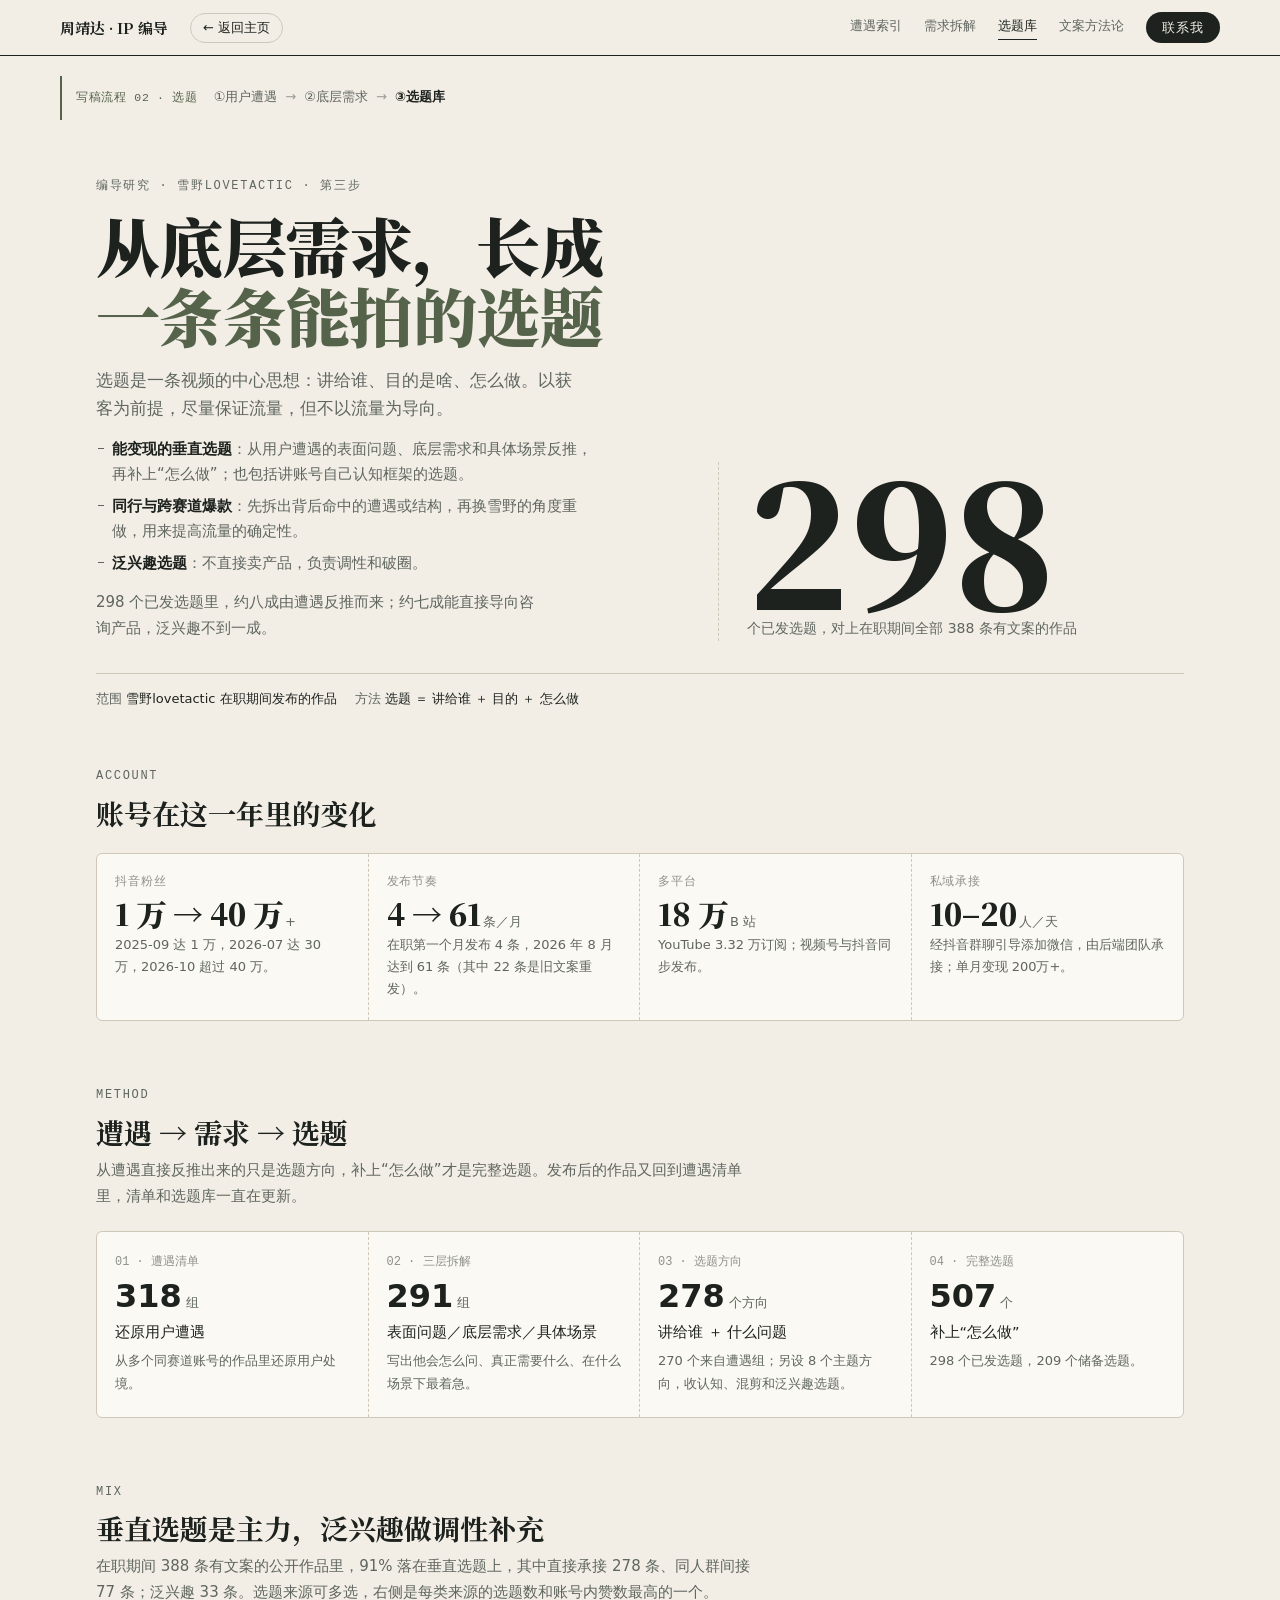
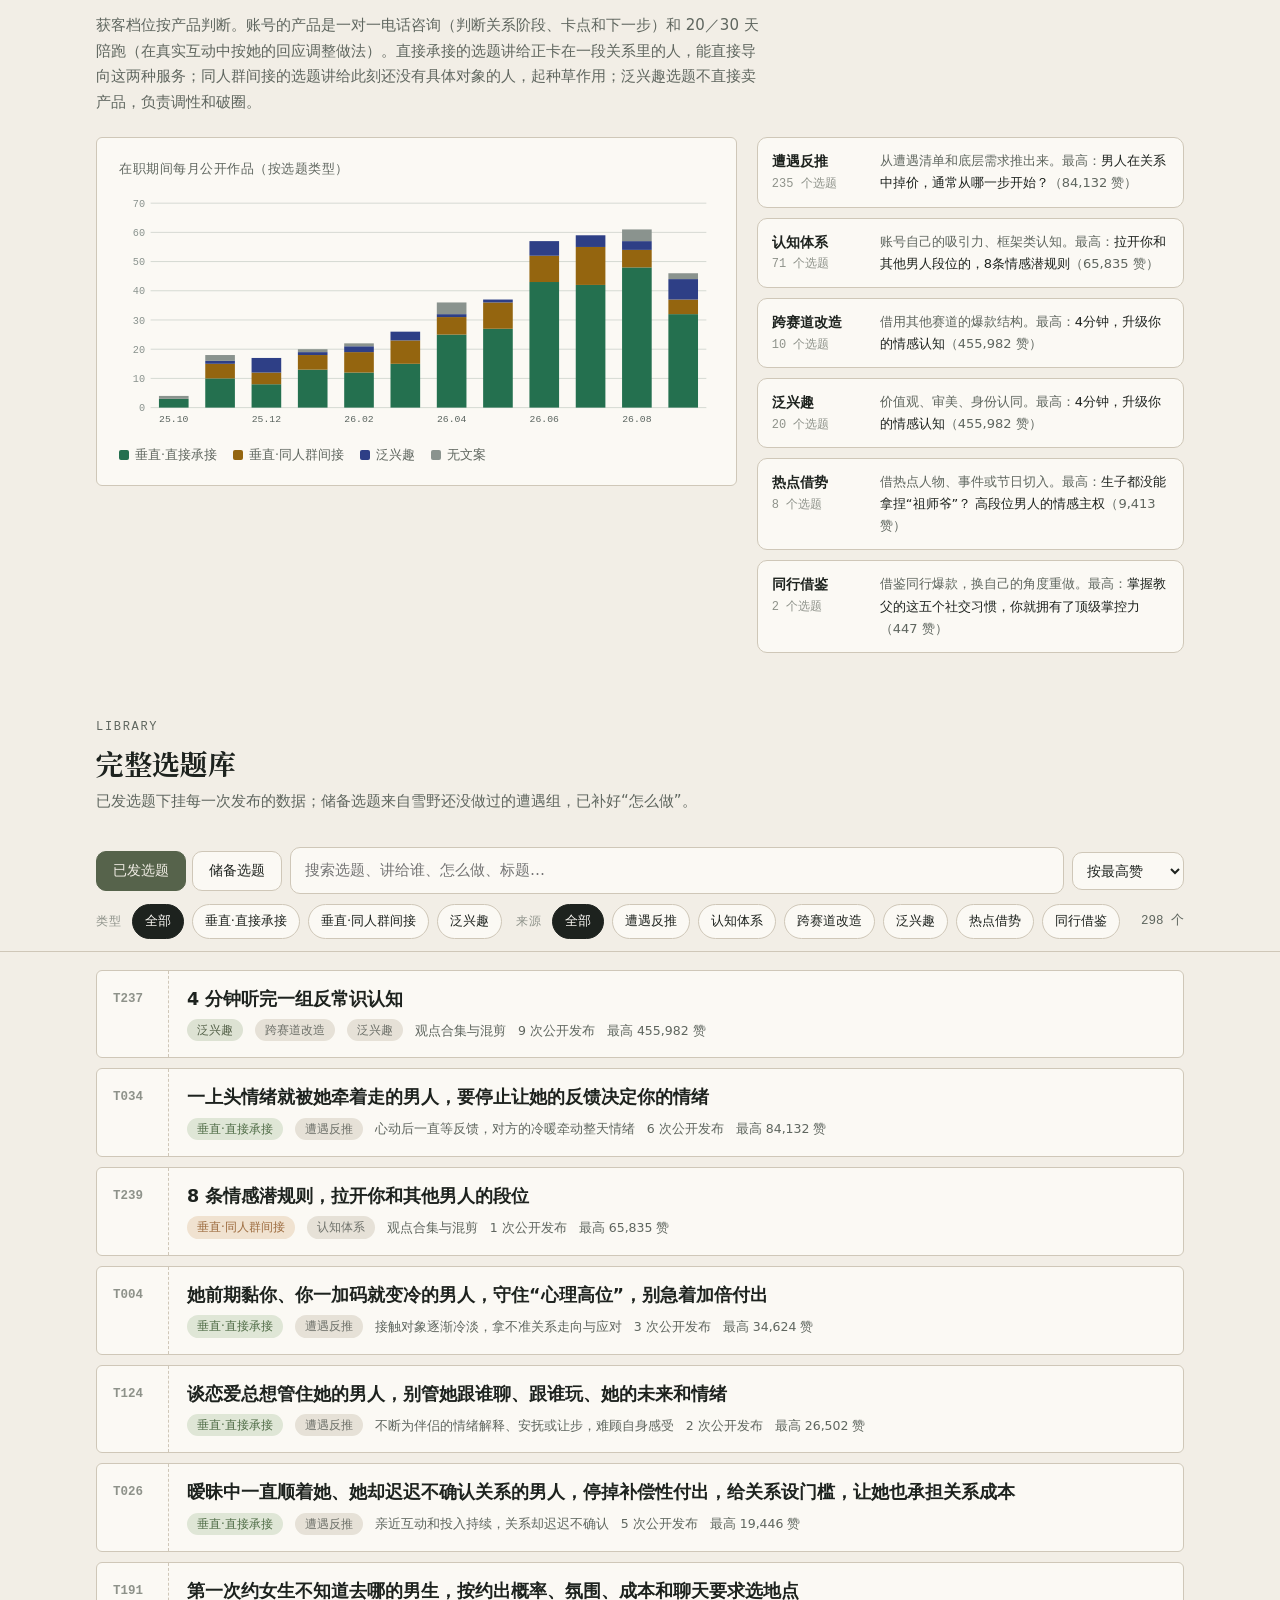
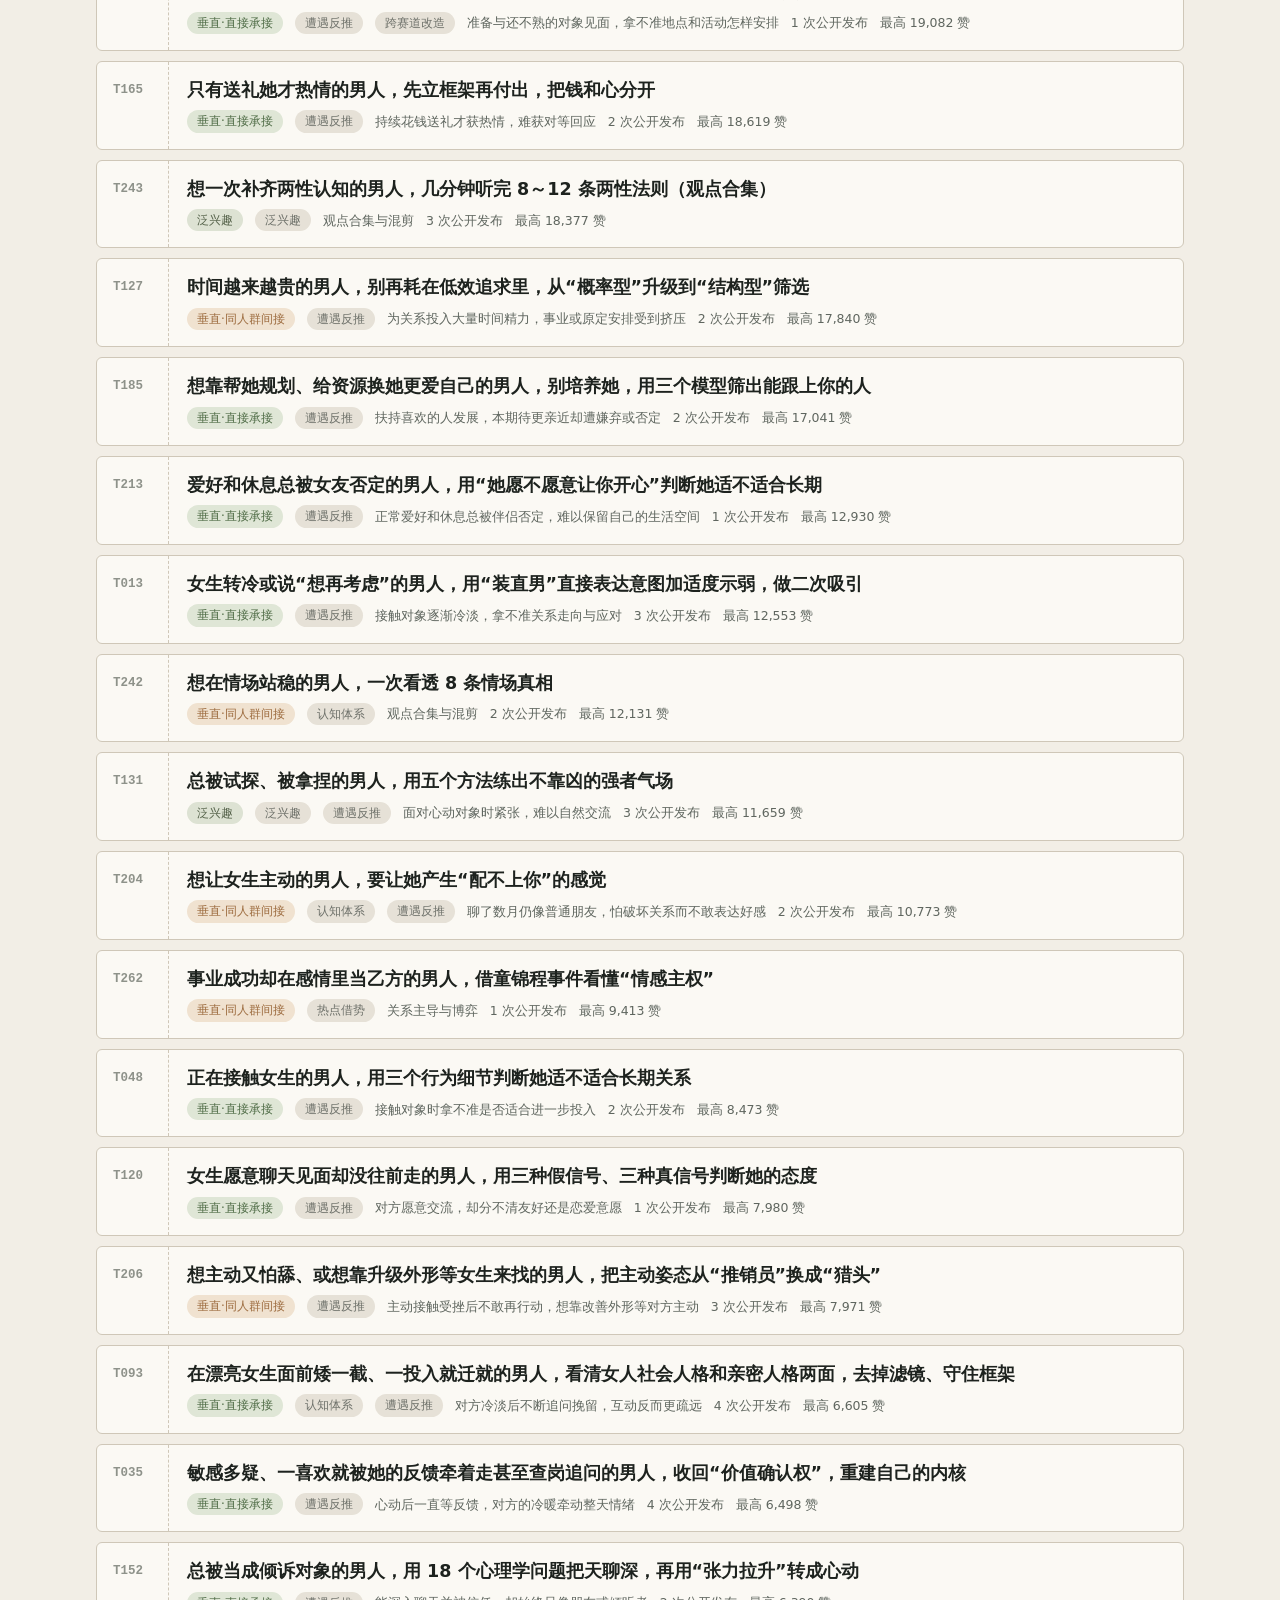
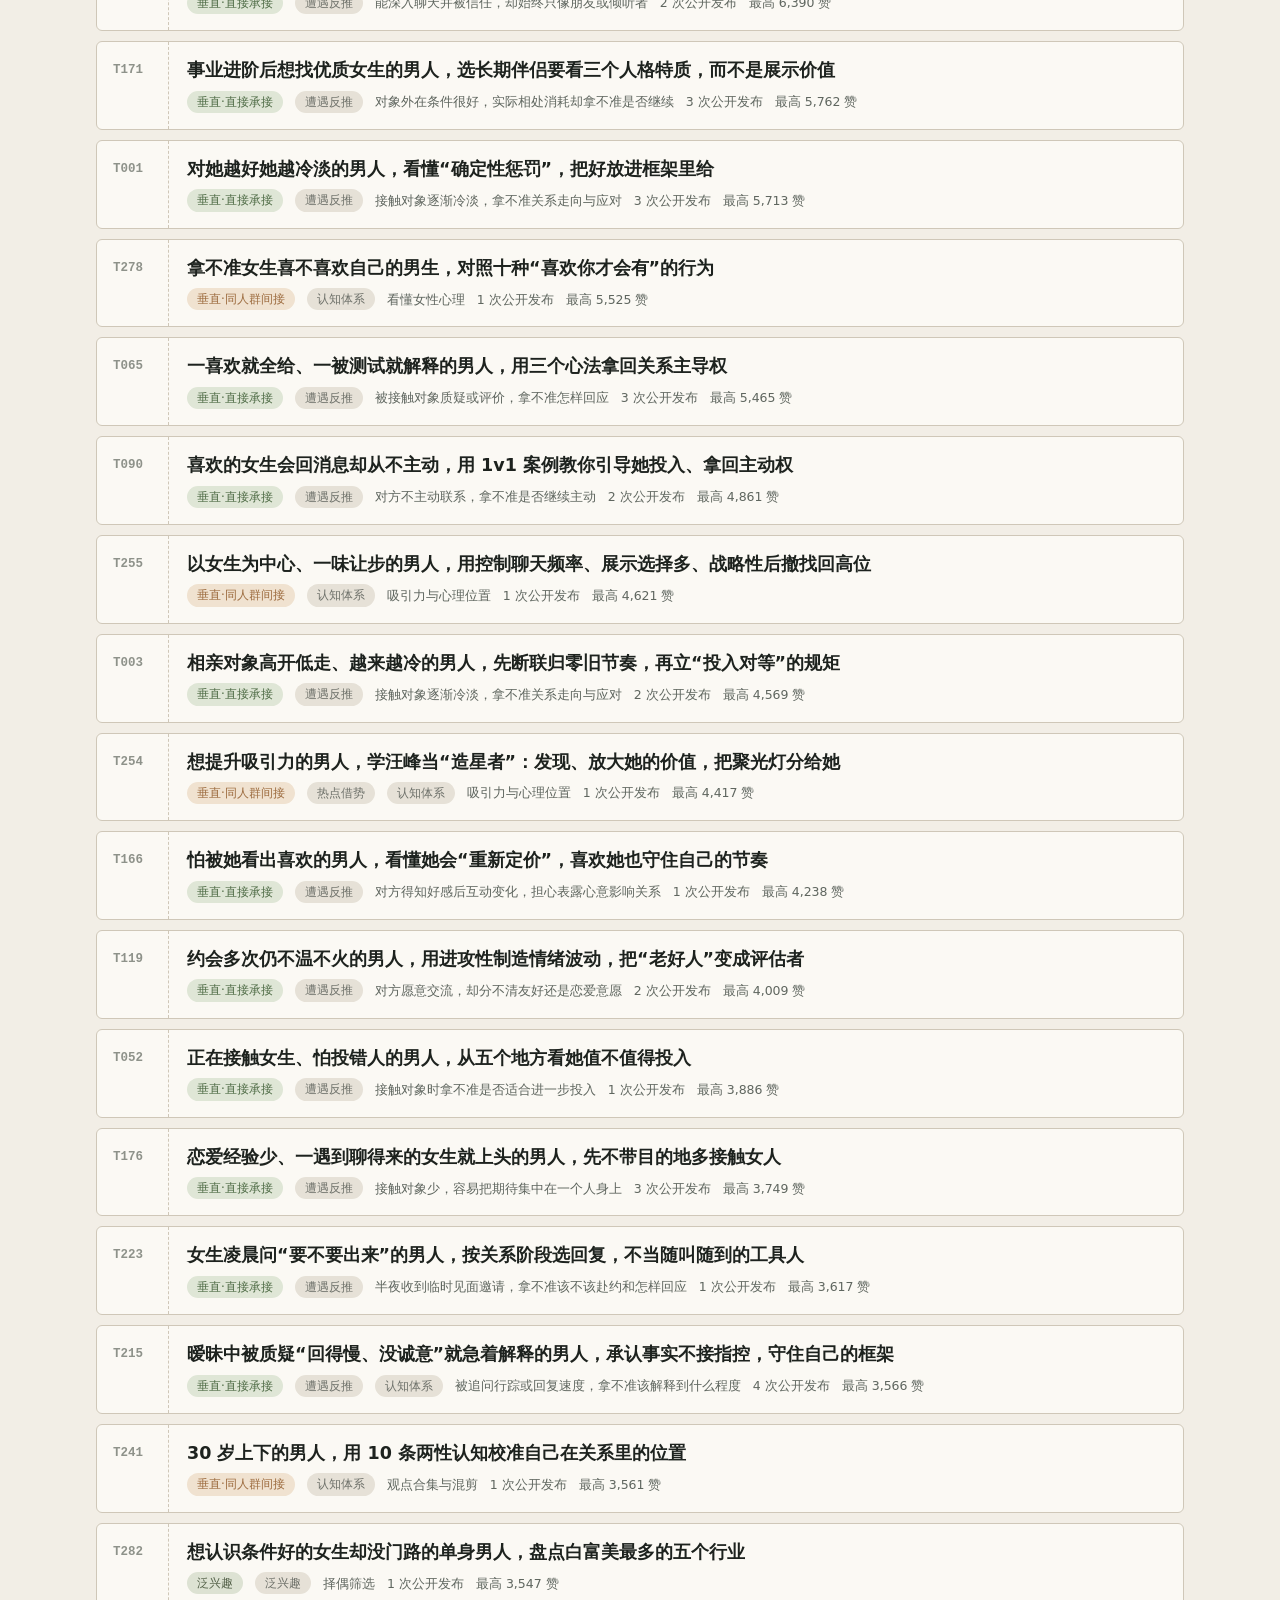
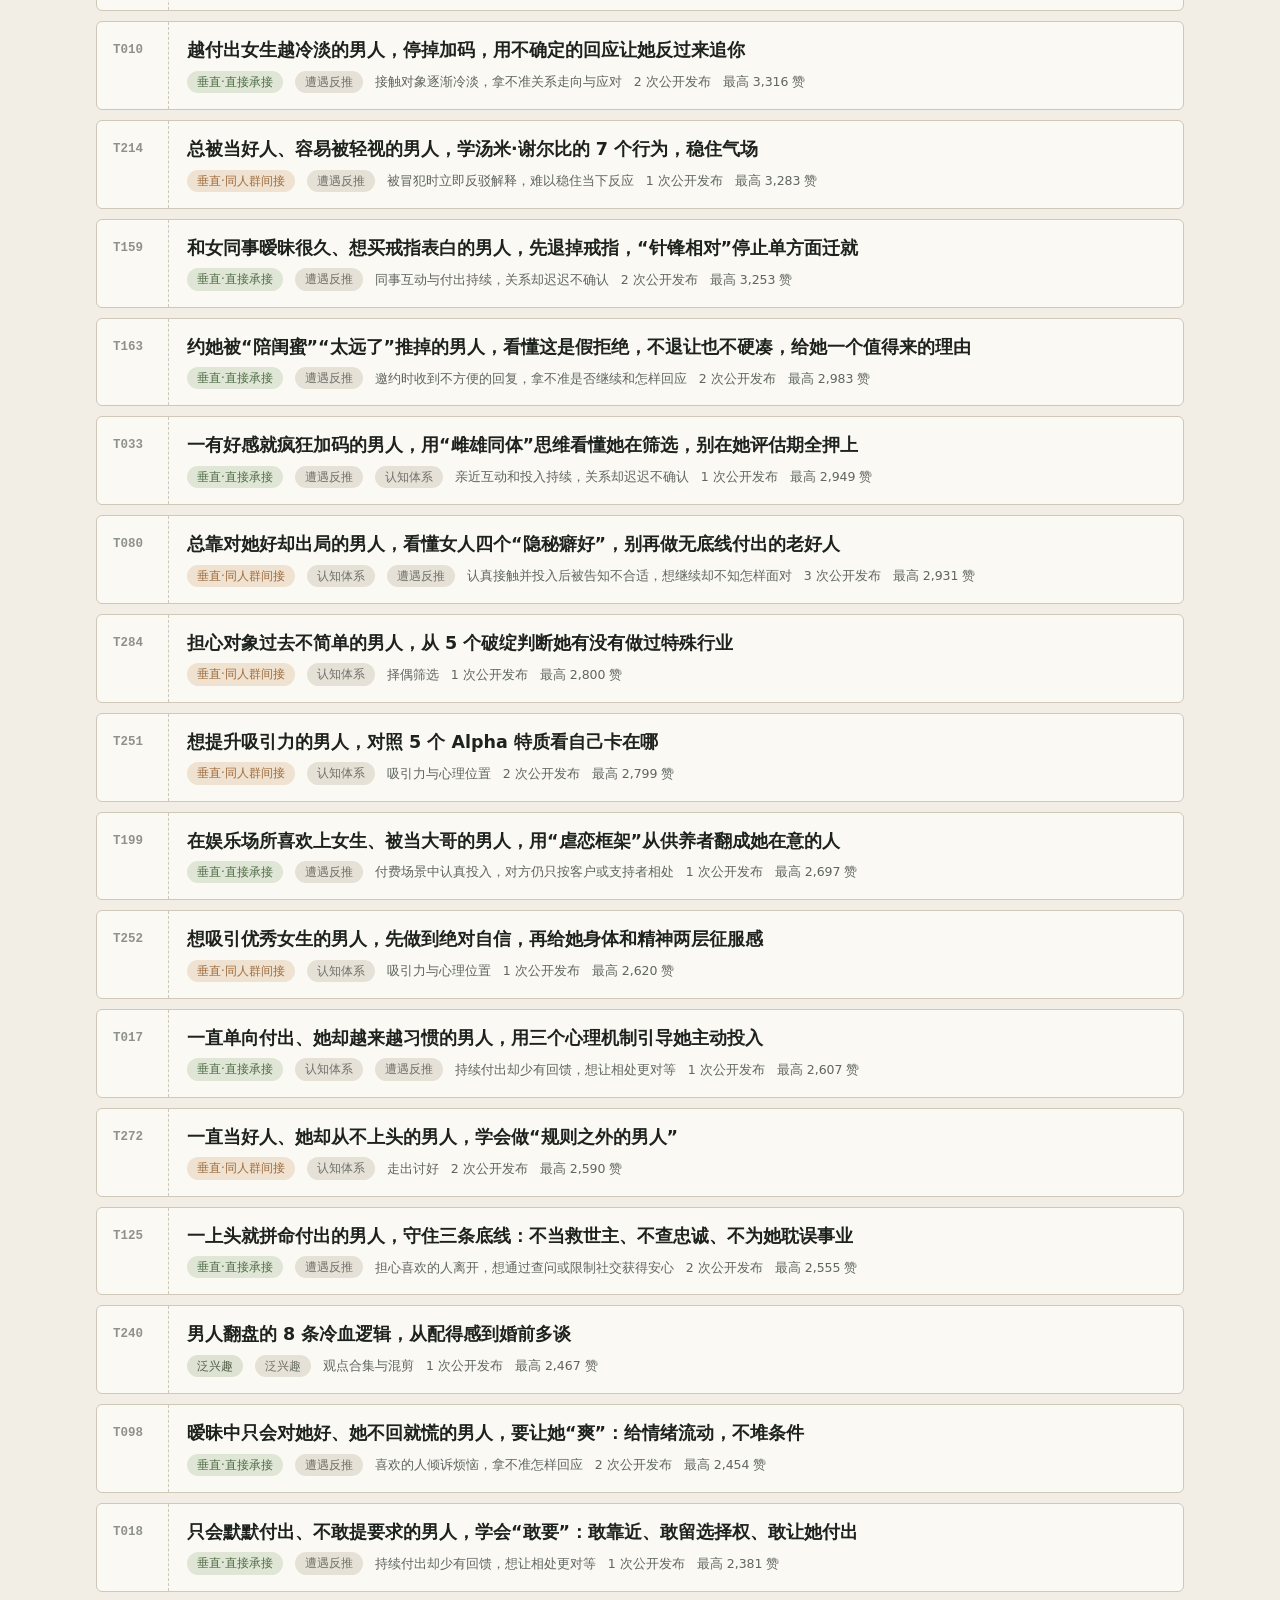
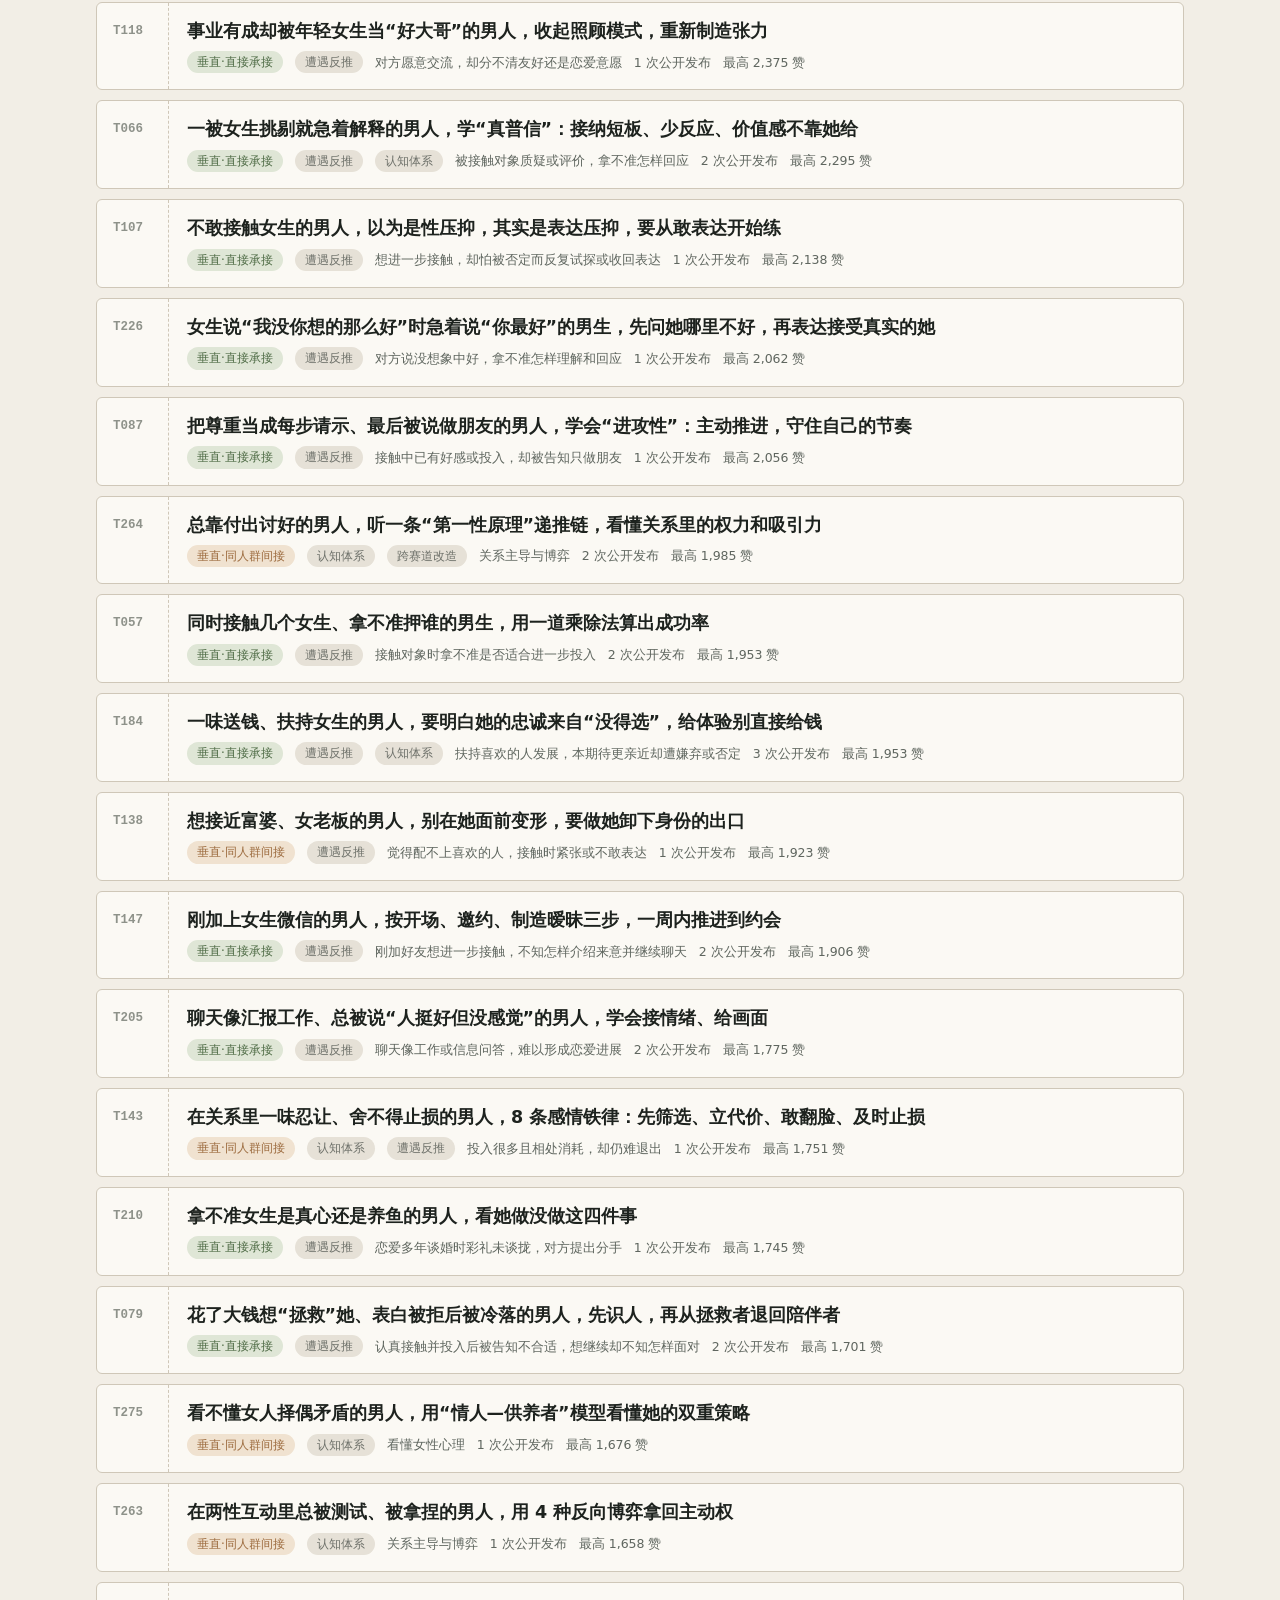
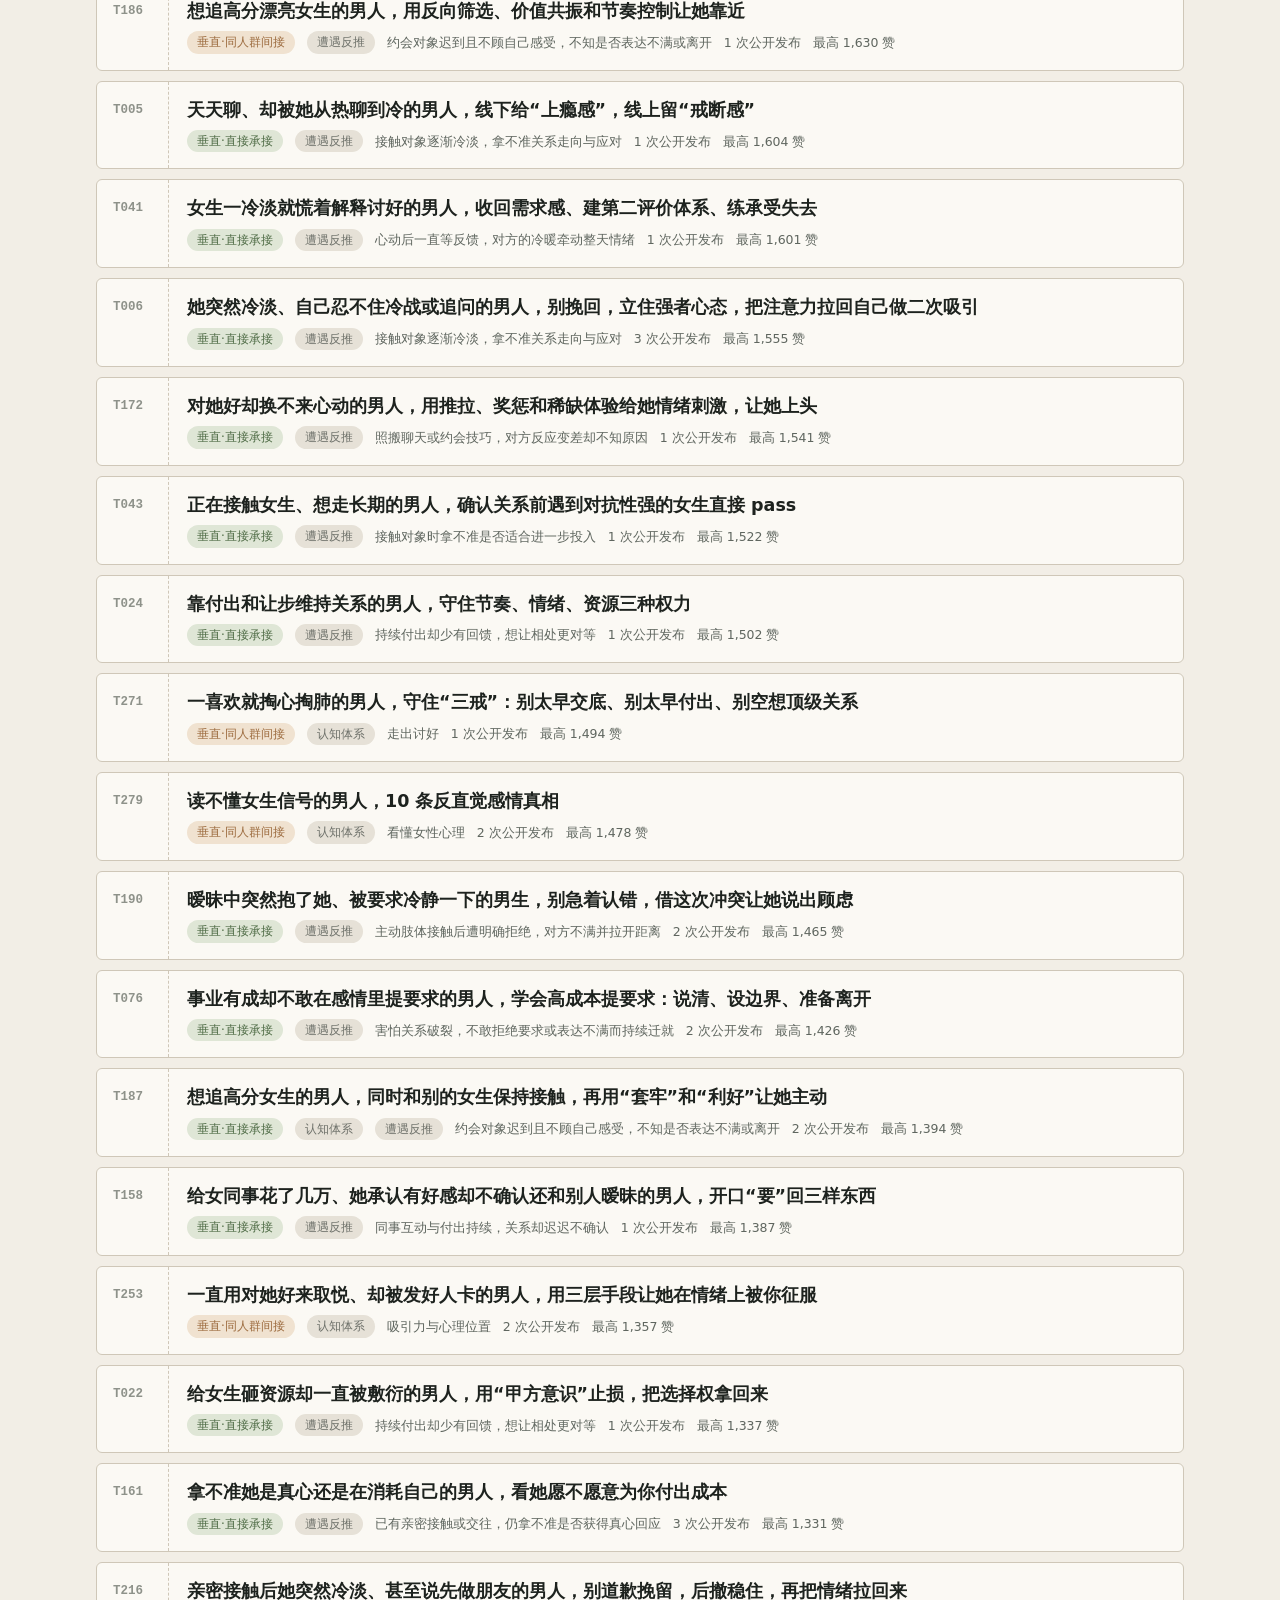
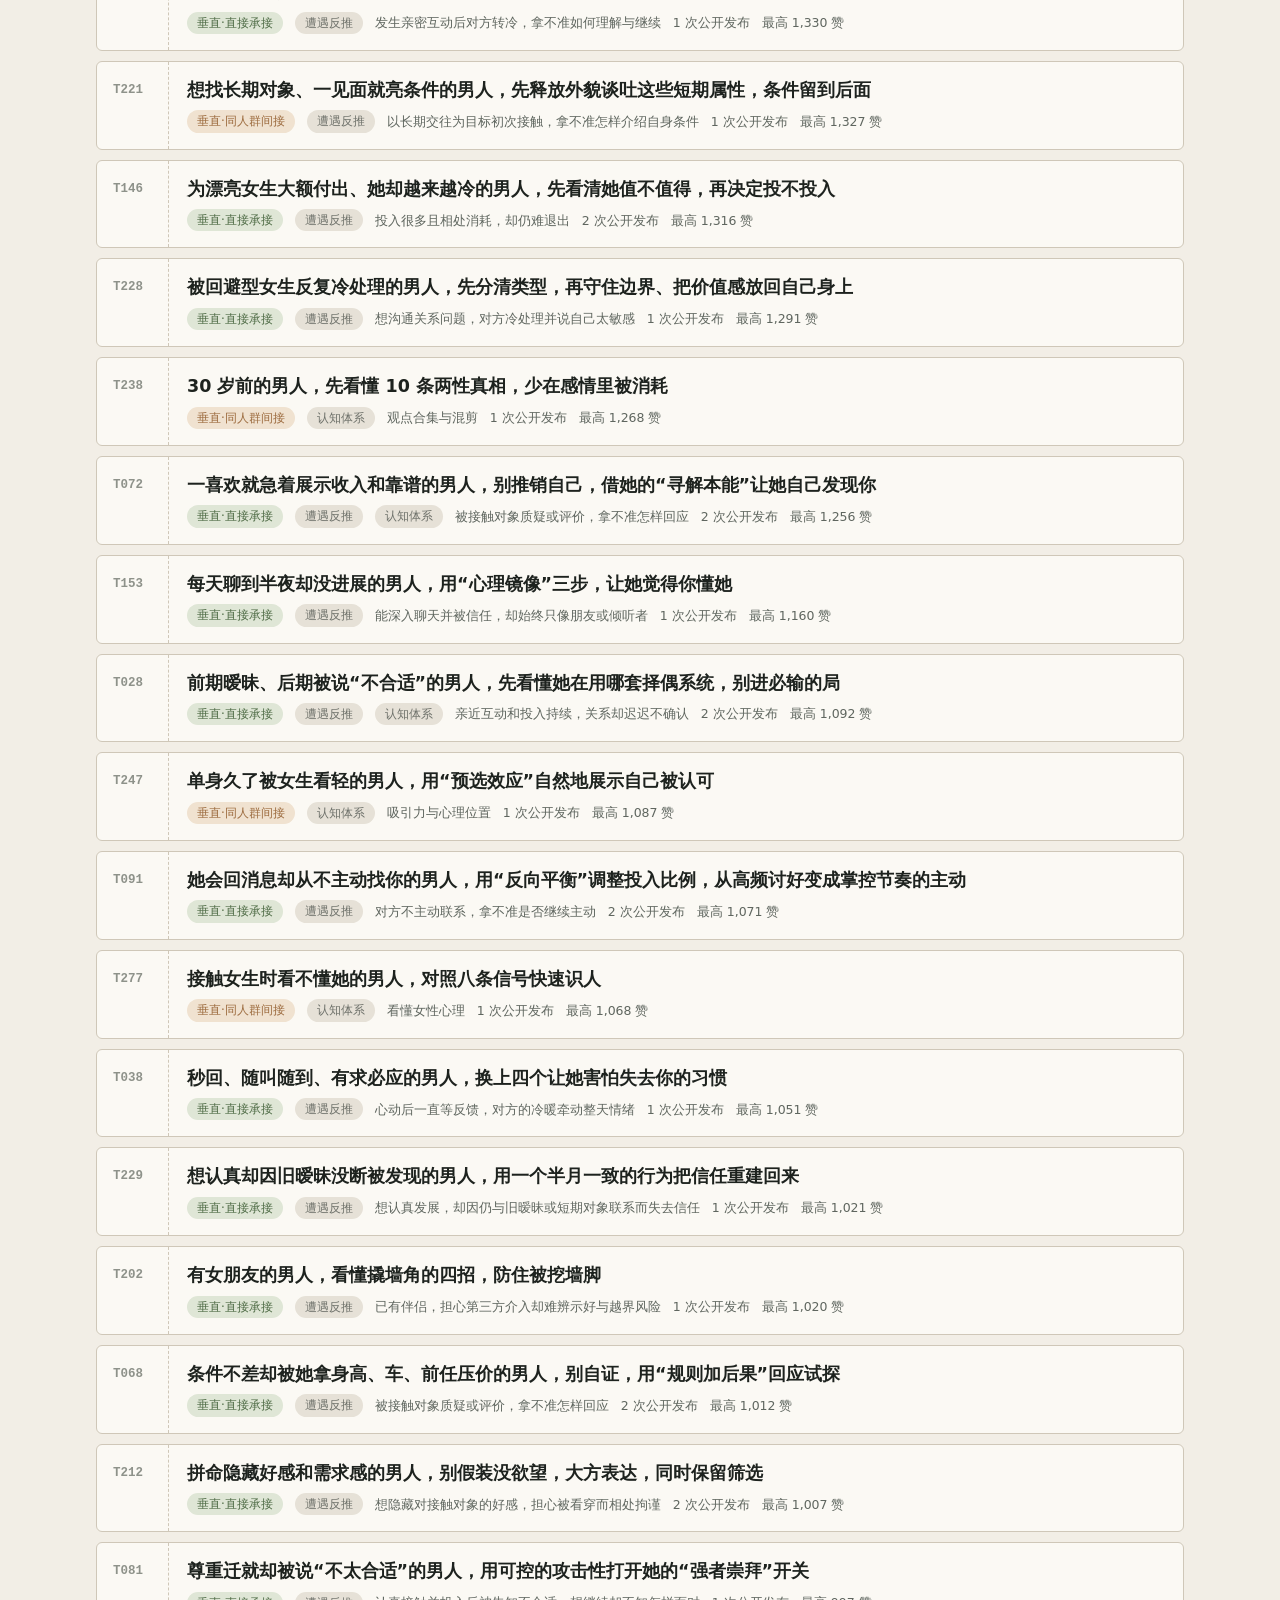
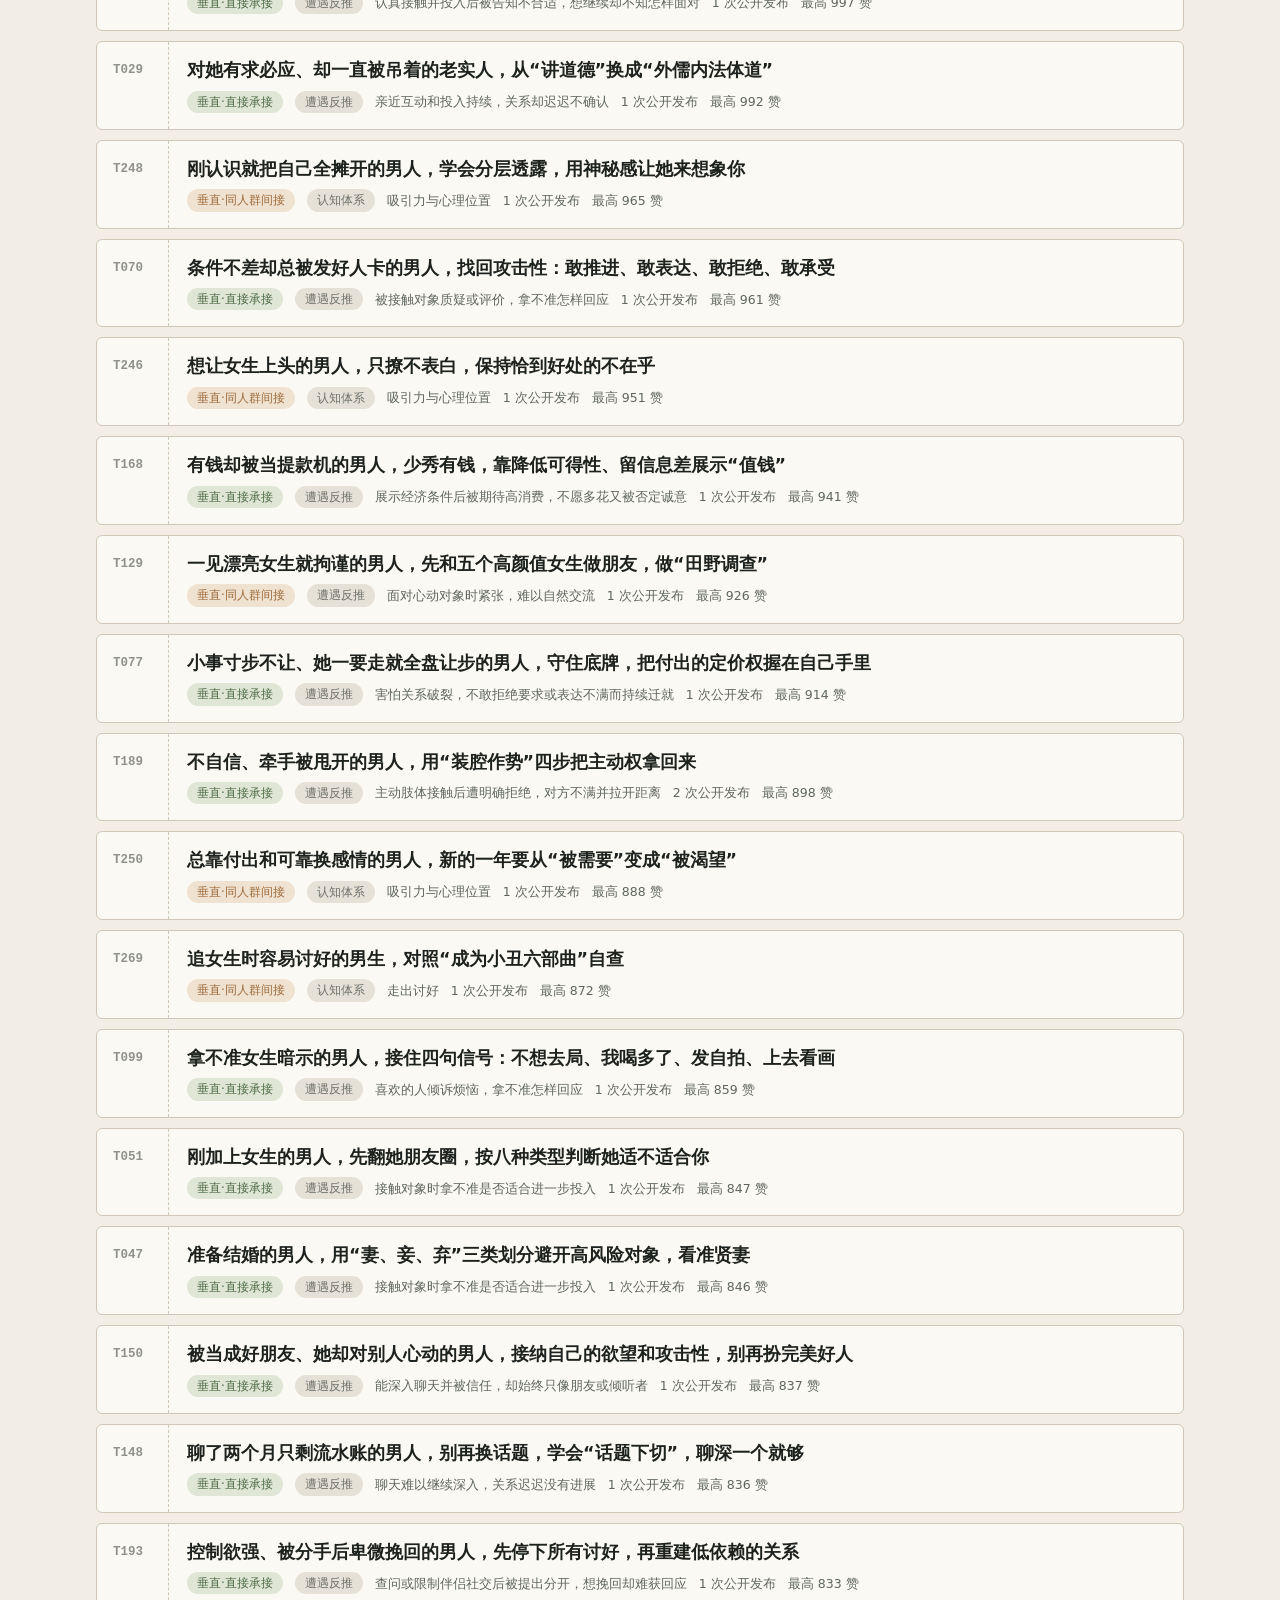
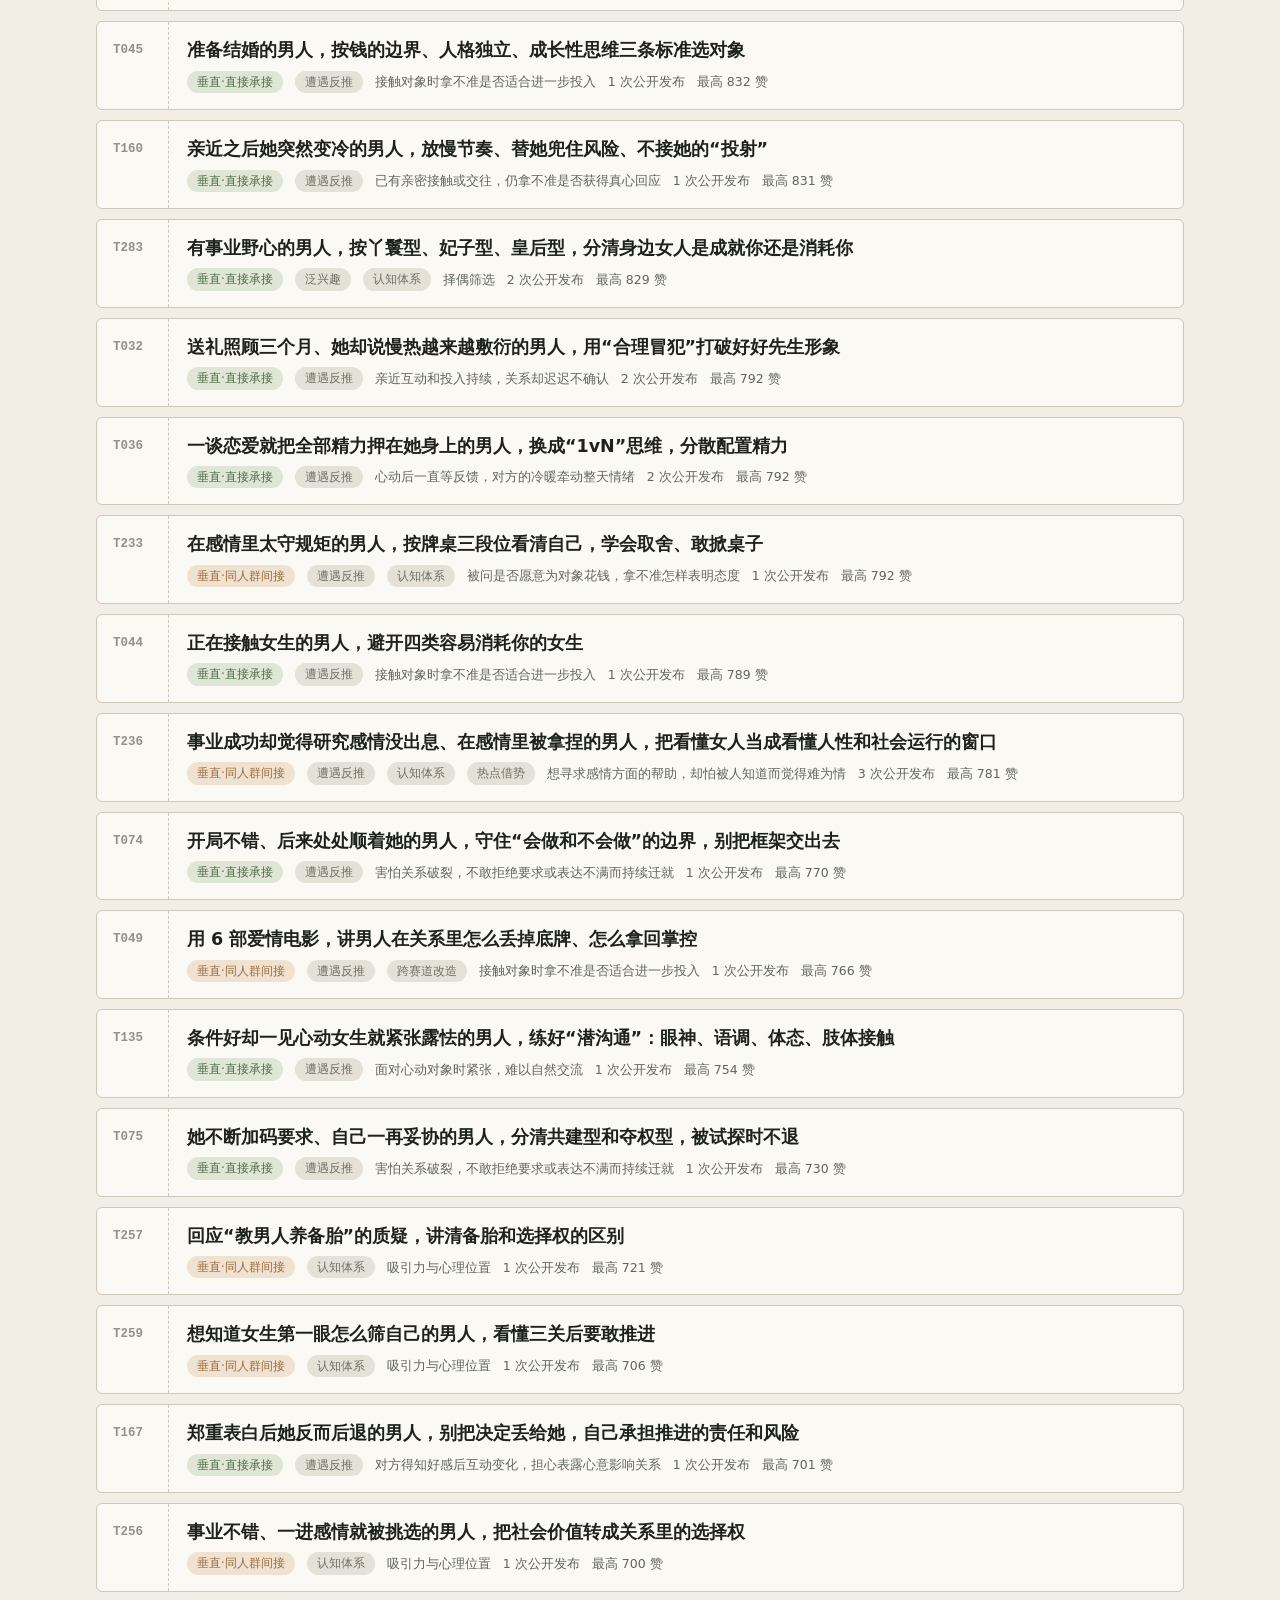
==== commit b0f2f483: "Update monthly monetization to 200万+ Co-Authored-By: Claude Opus 5.5 <noreply@anthropic.com>" ====
--- a/topics.html
+++ b/topics.html
@@ -292,7 +292,7 @@
     <div class="stat"><span class="k">抖音粉丝</span><span class="v">1 万 → 40 万<small>+</small></span><p>2025-09 达 1 万，2026-07 达 30 万，2026-10 超过 40 万。</p></div>
     <div class="stat"><span class="k">发布节奏</span><span class="v" id="paceV"></span><p id="paceP"></p></div>
     <div class="stat"><span class="k">多平台</span><span class="v">18 万<small>B 站</small></span><p>YouTube 3.32 万订阅；视频号与抖音同步发布。</p></div>
-    <div class="stat"><span class="k">私域承接</span><span class="v">10–20<small>人／天</small></span><p>经抖音群聊引导添加微信，由后端团队承接；单月变现 30万+。</p></div>
+    <div class="stat"><span class="k">私域承接</span><span class="v">10–20<small>人／天</small></span><p>经抖音群聊引导添加微信，由后端团队承接；单月变现 200万+。</p></div>
   </div>
   
 </section>
